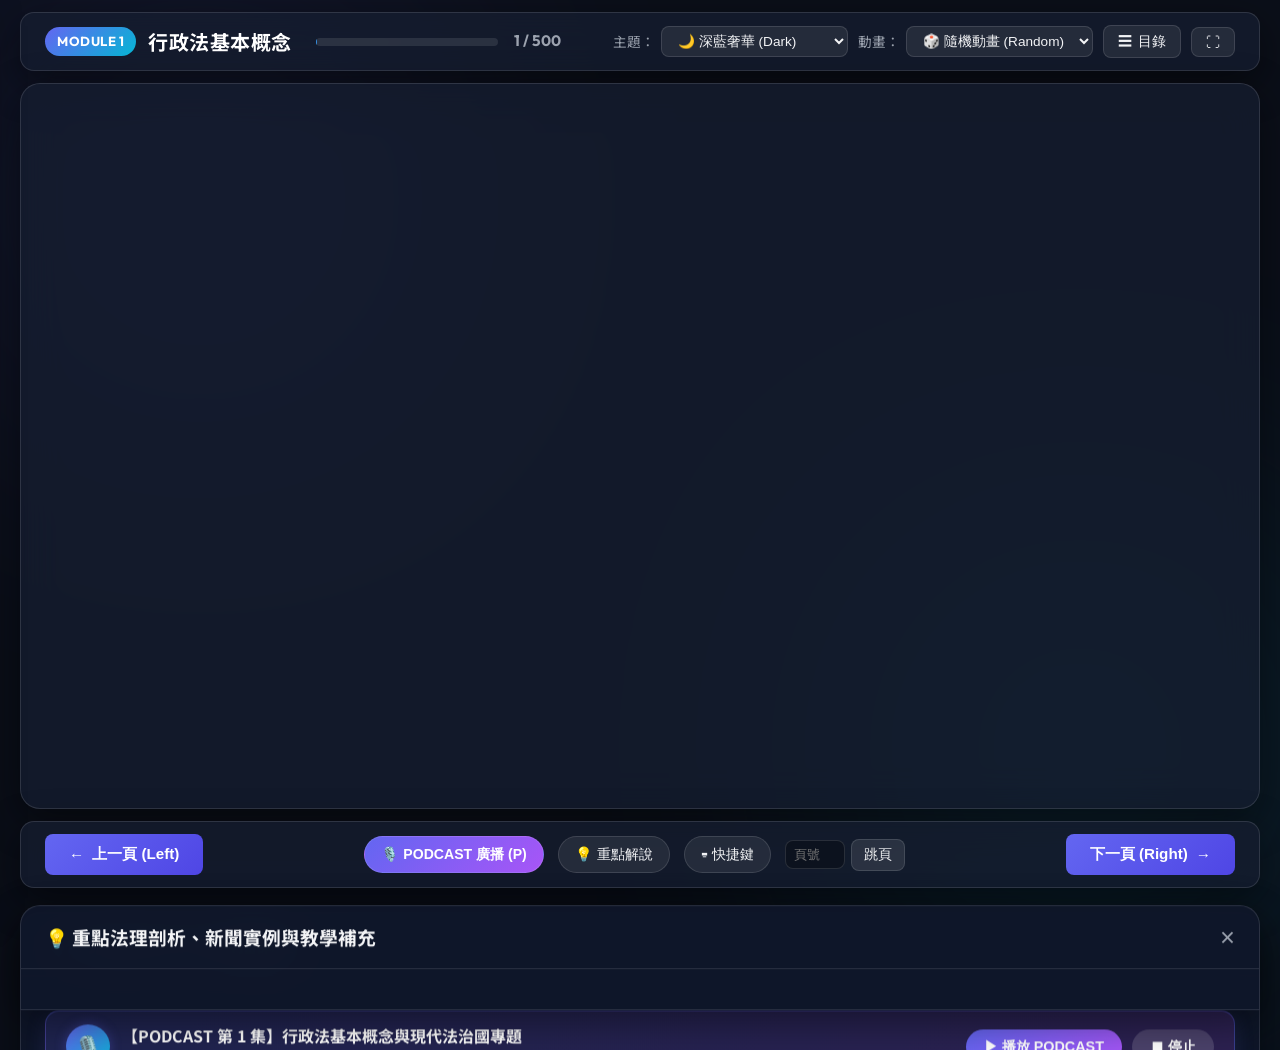
==== index.html @ d4c059f4 "feat: integrate HTML with 500-episode Podcast Speech Engine & 1+ min scripts" ====
<!DOCTYPE html>
<html lang="zh-TW">
<head>
    <meta charset="UTF-8">
    <meta name="viewport" content="width=device-width, initial-scale=1.0">
    <title>高中公民與社會｜行政法基本概念 500頁旗艦版 互動教學簡報</title>
    <meta name="description" content="專為高中學生設計之行政法基本概念互動式 HTML 簡報，包含 500 頁素養選擇題、配合題與簡答題，搭配多重動畫效果與 80+ 新聞真實案例。">
    <!-- Google Fonts -->
    <link rel="preconnect" href="https://fonts.googleapis.com">
    <link rel="preconnect" href="https://fonts.gstatic.com" crossorigin>
    <link href="https://fonts.googleapis.com/css2?family=Noto+Sans+TC:wght@300;400;500;700;900&family=Outfit:wght@400;600;800&display=swap" rel="stylesheet">
    <!-- Style -->
    <link rel="stylesheet" href="css/style.css">
</head>
<body class="theme-dark">
    <!-- Background Animated Canvas Glow -->
    <div class="bg-glow bg-glow-1"></div>
    <div class="bg-glow bg-glow-2"></div>

    <!-- Application Container -->
    <div id="app" class="app-container">
        <!-- Header / Navigation Bar -->
        <header class="top-header">
            <div class="header-left">
                <span class="badge-tag" id="module-badge">Module 1</span>
                <h1 class="header-title" id="header-title">行政法基本概念</h1>
            </div>
            
            <div class="header-center">
                <div class="progress-bar-container" title="簡報閱讀進度">
                    <div class="progress-bar-fill" id="progress-bar"></div>
                </div>
                <span class="slide-counter"><span id="current-slide-num">1</span> / <span id="total-slide-num">500</span></span>
            </div>

            <div class="header-right">
                <div class="animation-selector-wrap">
                    <label for="theme-select">主題：</label>
                    <select id="theme-select" class="nav-select">
                        <option value="theme-dark" selected>🌙 深藍奢華 (Dark)</option>
                        <option value="theme-light">☀️ 典雅亮白 (Light)</option>
                        <option value="theme-aurora">🌌 午夜極光 (Aurora)</option>
                        <option value="theme-sepia">📜 暖法沙棕 (Sepia)</option>
                        <option value="theme-emerald">🌲 翡翠深綠 (Emerald)</option>
                    </select>
                </div>
                <div class="animation-selector-wrap">
                    <label for="animation-select">動畫：</label>
                    <select id="animation-select" class="nav-select">
                        <option value="random" selected>🎲 隨機動畫 (Random)</option>
                        <option value="slide-fade">淡入滑動 (Slide Fade)</option>
                        <option value="zoom">鏡頭縮放 (Zoom)</option>
                        <option value="flip">3D 翻轉 (3D Flip)</option>
                        <option value="bounce">動態彈跳 (Bounce)</option>
                    </select>
                </div>
                <button id="btn-toc" class="icon-btn" title="模組與頁面目錄 (M)"><span class="icon">☰</span> 目錄</button>
                <button id="btn-fullscreen" class="icon-btn" title="全螢幕 (F)"><span class="icon">⛶</span></button>
            </div>
        </header>

        <!-- Main Slide Viewport -->
        <main class="slide-viewport" id="slide-viewport">
            <div id="slide-stage" class="slide-stage animation-slide-fade">
                <!-- Dynamic Slide Content rendered by JS -->
            </div>
        </main>

        <!-- Bottom Controls Footer -->
        <footer class="bottom-footer">
            <div class="footer-left">
                <button id="btn-prev" class="nav-btn prev-btn"><span class="arrow">←</span> 上一頁 (Left)</button>
            </div>

            <div class="footer-center">
                <button id="btn-podcast" class="pill-btn" style="background: linear-gradient(135deg, var(--primary), var(--accent-purple)); color:#fff; font-weight:700;" title="開啟 Podcast 語音廣播與逐字稿 (P)">🎙️ PODCAST 廣播 (P)</button>
                <button id="btn-notes" class="pill-btn" title="展開重點與講師補充 (N)">💡 重點解說</button>
                <button id="btn-help" class="pill-btn" title="快捷鍵說明 (?)">⌨ 快捷鍵</button>
                <div class="quick-jump">
                    <input type="number" id="jump-input" min="1" max="500" placeholder="頁號">
                    <button id="btn-jump" class="jump-btn">跳頁</button>
                </div>
            </div>

            <div class="footer-right">
                <button id="btn-next" class="nav-btn next-btn">下一頁 (Right) <span class="arrow">→</span></button>
            </div>
        </footer>

        <!-- Podcast Drawer / Audio Player -->
        <div id="podcast-drawer" class="drawer drawer-bottom">
            <div class="drawer-header">
                <div style="display:flex; align-items:center; gap:12px;">
                    <h3>🎙️ 1 分鐘 PODCAST 廣播講堂</h3>
                    <div class="sound-wave" id="sound-wave">
                        <span></span><span></span><span></span><span></span>
                    </div>
                </div>
                <button class="close-drawer" id="close-podcast">&times;</button>
            </div>
            <div class="drawer-body">
                <div class="podcast-bar">
                    <div class="podcast-info">
                        <div class="podcast-avatar">🎙️</div>
                        <div class="podcast-text-wrap">
                            <h5 id="podcast-episode-title">【PODCAST 第 1 集】行政法基本概念與現代法治國專題</h5>
                            <p>單集長度：約 1 分鐘口述深度導讀（專業名師與法學主播聯名廣播）</p>
                        </div>
                    </div>
                    <div class="podcast-controls">
                        <button class="podcast-btn" id="btn-play-podcast">▶ 播放 PODCAST</button>
                        <button class="podcast-btn" id="btn-stop-podcast" style="background: rgba(255,255,255,0.15);">⏹ 停止</button>
                    </div>
                </div>
                <div class="podcast-transcript-box" id="podcast-transcript-content">
                    <!-- Dynamic podcast 1+ minute transcript text -->
                </div>
            </div>
        </div>

        <!-- Slide Notes Modal / Drawer -->
        <div id="notes-drawer" class="drawer drawer-bottom">
            <div class="drawer-header">
                <h3>💡 重點法理剖析、新聞實例與教學補充</h3>
                <button class="close-drawer" id="close-notes">&times;</button>
            </div>
            <div class="drawer-body" id="notes-content">
                <!-- Dynamic notes content -->
            </div>
        </div>

        <!-- Table of Contents / Module Drawer -->
        <div id="toc-drawer" class="drawer drawer-left">
            <div class="drawer-header">
                <h3>📚 500 頁課程、新聞案例與題目大綱</h3>
                <button class="close-drawer" id="close-toc">&times;</button>
            </div>
            <div class="drawer-search">
                <input type="text" id="toc-search" placeholder="搜尋章節關鍵字、新聞案例或題目...">
            </div>
            <div class="drawer-body toc-list" id="toc-list">
                <!-- Rendered TOC items -->
            </div>
        </div>

        <!-- Keyboard Shortcuts Help Modal -->
        <div id="help-modal" class="modal">
            <div class="modal-content">
                <div class="modal-header">
                    <h3>⌨ 簡報快捷鍵與操作指南</h3>
                    <button class="close-modal" id="close-help">&times;</button>
                </div>
                <div class="modal-body">
                    <div class="shortcut-grid">
                        <div class="shortcut-item"><kbd>→</kbd> / <kbd>Space</kbd> / <kbd>PageDown</kbd> <span>下一頁</span></div>
                        <div class="shortcut-item"><kbd>←</kbd> / <kbd>PageUp</kbd> <span>上一頁</span></div>
                        <div class="shortcut-item"><kbd>Home</kbd> <span>回到第一頁 (Slide 1)</span></div>
                        <div class="shortcut-item"><kbd>End</kbd> <span>前往最後一頁 (Slide 500)</span></div>
                        <div class="shortcut-item"><kbd>M</kbd> <span>開啟 / 關閉 500 頁大綱目錄</span></div>
                        <div class="shortcut-item"><kbd>N</kbd> <span>開啟 / 關閉重點解說抽屜</span></div>
                        <div class="shortcut-item"><kbd>F</kbd> <span>切換全螢幕模式</span></div>
                    </div>
                </div>
            </div>
        </div>
    </div>

    <!-- Scripts -->
    <script src="js/slidesData.js"></script>
    <script src="js/app.js"></script>
</body>
</html>
---- css/style.css ----
/* ==========================================================================
   行政法基本概念 102 頁互動簡報 - 全域樣式設計系統
   ========================================================================== */

:root {
    --bg-dark: #0b0f19;
    --bg-card: rgba(22, 30, 49, 0.75);
    --bg-card-hover: rgba(30, 42, 69, 0.85);
    --border-color: rgba(255, 255, 255, 0.12);
    --border-glow: rgba(99, 102, 241, 0.4);
    
    --text-main: #f3f4f6;
    --text-muted: #9ca3af;
    --text-light: #e5e7eb;
    
    --primary: #6366f1;
    --primary-glow: rgba(99, 102, 241, 0.35);
    --secondary: #06b6d4;
    --accent-amber: #f59e0b;
    --accent-green: #10b981;
    --accent-red: #ef4444;
    --accent-purple: #a855f7;
    
    --radius-sm: 8px;
    --radius-md: 14px;
    --radius-lg: 20px;
    
    --shadow-glass: 0 12px 40px rgba(0, 0, 0, 0.45);
    --font-sans: 'Noto Sans TC', system-ui, -apple-system, sans-serif;
    --font-heading: 'Outfit', 'Noto Sans TC', sans-serif;
}

/* Theme Color Presets */
body.theme-light {
    --bg-dark: #f1f5f9;
    --bg-card: rgba(255, 255, 255, 0.92);
    --bg-card-hover: rgba(241, 245, 249, 0.95);
    --border-color: rgba(0, 0, 0, 0.12);
    --border-glow: rgba(99, 102, 241, 0.3);
    --text-main: #0f172a;
    --text-muted: #64748b;
    --text-light: #334155;
    --primary: #4f46e5;
    --secondary: #0284c7;
    --shadow-glass: 0 12px 36px rgba(0, 0, 0, 0.08);
}
body.theme-light .slide-title {
    background: linear-gradient(135deg, #0f172a 60%, #334155);
    -webkit-background-clip: text;
    -webkit-text-fill-color: transparent;
}
body.theme-light .cover-title {
    background: linear-gradient(135deg, #0f172a 30%, #0284c7 100%);
    -webkit-background-clip: text;
    -webkit-text-fill-color: transparent;
}
body.theme-light .header-title { color: #0f172a; }
body.theme-light .info-card { background: rgba(0, 0, 0, 0.03); }
body.theme-light .quiz-scenario { background: rgba(0, 0, 0, 0.03); color: #0f172a; }
body.theme-light .quiz-option-card { background: rgba(0, 0, 0, 0.03); color: #0f172a; }
body.theme-light .matching-card { background: rgba(0, 0, 0, 0.03); color: #0f172a; }
body.theme-light .short-answer-input { background: #ffffff; color: #0f172a; }
body.theme-light .drawer { background: rgba(255, 255, 255, 0.98); color: #0f172a; }
body.theme-light .modal-content { background: #ffffff; color: #0f172a; }

body.theme-aurora {
    --bg-dark: #0a051b;
    --bg-card: rgba(24, 15, 52, 0.82);
    --bg-card-hover: rgba(38, 23, 81, 0.85);
    --border-color: rgba(168, 85, 247, 0.25);
    --border-glow: rgba(168, 85, 247, 0.5);
    --text-main: #f5f3ff;
    --text-muted: #c4b5fd;
    --text-light: #ede9fe;
    --primary: #a855f7;
    --secondary: #ec4899;
}

body.theme-sepia {
    --bg-dark: #1c1917;
    --bg-card: rgba(44, 36, 32, 0.82);
    --bg-card-hover: rgba(60, 48, 42, 0.85);
    --border-color: rgba(245, 158, 11, 0.22);
    --border-glow: rgba(245, 158, 11, 0.4);
    --text-main: #fef3c7;
    --text-muted: #d97706;
    --text-light: #fde68a;
    --primary: #d97706;
    --secondary: #f59e0b;
}

body.theme-emerald {
    --bg-dark: #022c22;
    --bg-card: rgba(6, 44, 35, 0.82);
    --bg-card-hover: rgba(10, 65, 52, 0.85);
    --border-color: rgba(16, 185, 129, 0.25);
    --border-glow: rgba(16, 185, 129, 0.4);
    --text-main: #ecfdf5;
    --text-muted: #6ee7b7;
    --text-light: #d1fae5;
    --primary: #10b981;
    --secondary: #14b8a6;
}

* {
    box-sizing: border-box;
    margin: 0;
    padding: 0;
}

body {
    background-color: var(--bg-dark);
    color: var(--text-main);
    font-family: var(--font-sans);
    height: 100vh;
    overflow: hidden;
    line-height: 1.6;
}

/* Background Ambient Lighting */
.bg-glow {
    position: absolute;
    width: 600px;
    height: 600px;
    border-radius: 50%;
    filter: blur(140px);
    pointer-events: none;
    z-index: 0;
    opacity: 0.25;
}
.bg-glow-1 {
    top: -100px;
    left: -100px;
    background: radial-gradient(circle, #6366f1 0%, transparent 70%);
}
.bg-glow-2 {
    bottom: -150px;
    right: -100px;
    background: radial-gradient(circle, #06b6d4 0%, transparent 70%);
}

/* Layout Container */
.app-container {
    position: relative;
    z-index: 1;
    display: flex;
    flex-direction: column;
    height: 100vh;
    max-width: 1600px;
    margin: 0 auto;
    padding: 12px 20px;
}

/* Top Header */
.top-header {
    display: flex;
    align-items: center;
    justify-content: space-between;
    padding: 12px 24px;
    background: var(--bg-card);
    backdrop-filter: blur(16px);
    border: 1px solid var(--border-color);
    border-radius: var(--radius-md);
    box-shadow: var(--shadow-glass);
    margin-bottom: 12px;
}

.header-left {
    display: flex;
    align-items: center;
    gap: 12px;
}

.badge-tag {
    background: linear-gradient(135deg, var(--primary), var(--secondary));
    color: #fff;
    font-family: var(--font-heading);
    font-size: 0.82rem;
    font-weight: 700;
    padding: 4px 12px;
    border-radius: 20px;
    letter-spacing: 0.5px;
    text-transform: uppercase;
}

.header-title {
    font-size: 1.25rem;
    font-weight: 700;
    color: #fff;
    letter-spacing: 0.5px;
}

.header-center {
    display: flex;
    align-items: center;
    gap: 16px;
    flex: 1;
    max-width: 480px;
    margin: 0 24px;
}

.progress-bar-container {
    flex: 1;
    height: 8px;
    background: rgba(255, 255, 255, 0.1);
    border-radius: 4px;
    overflow: hidden;
}

.progress-bar-fill {
    height: 100%;
    width: 1%;
    background: linear-gradient(90deg, var(--primary), var(--secondary));
    border-radius: 4px;
    transition: width 0.3s ease;
}

.slide-counter {
    font-family: var(--font-heading);
    font-weight: 700;
    font-size: 0.95rem;
    color: var(--text-muted);
    min-width: 75px;
}

.header-right {
    display: flex;
    align-items: center;
    gap: 10px;
}

.animation-selector-wrap {
    display: flex;
    align-items: center;
    gap: 6px;
    font-size: 0.85rem;
    color: var(--text-muted);
}

.nav-select {
    background: rgba(255, 255, 255, 0.08);
    color: var(--text-main);
    border: 1px solid var(--border-color);
    padding: 6px 12px;
    border-radius: var(--radius-sm);
    font-size: 0.85rem;
    outline: none;
    cursor: pointer;
}

.icon-btn {
    background: rgba(255, 255, 255, 0.08);
    color: var(--text-main);
    border: 1px solid var(--border-color);
    padding: 6px 14px;
    border-radius: var(--radius-sm);
    font-size: 0.88rem;
    cursor: pointer;
    transition: all 0.2s ease;
    display: flex;
    align-items: center;
    gap: 6px;
}

.icon-btn:hover {
    background: rgba(255, 255, 255, 0.18);
    border-color: var(--primary);
}

/* Podcast Audio Player & Transcript Components */
.podcast-bar {
    display: flex;
    align-items: center;
    justify-content: space-between;
    background: linear-gradient(135deg, rgba(99, 102, 241, 0.2), rgba(168, 85, 247, 0.2));
    border: 1px solid var(--border-glow);
    border-radius: var(--radius-md);
    padding: 12px 20px;
    margin-top: 14px;
    box-shadow: 0 4px 20px rgba(99, 102, 241, 0.15);
}

.podcast-info {
    display: flex;
    align-items: center;
    gap: 12px;
}

.podcast-avatar {
    width: 44px;
    height: 44px;
    border-radius: 50%;
    background: linear-gradient(135deg, var(--primary), var(--secondary));
    display: flex;
    align-items: center;
    justify-content: center;
    font-size: 1.4rem;
    box-shadow: 0 0 12px var(--primary-glow);
}

.podcast-text-wrap h5 {
    color: #fff;
    font-size: 1rem;
    font-weight: 700;
}

.podcast-text-wrap p {
    color: var(--text-muted);
    font-size: 0.85rem;
}

.podcast-controls {
    display: flex;
    align-items: center;
    gap: 10px;
}

.podcast-btn {
    background: linear-gradient(135deg, var(--primary), var(--accent-purple));
    color: #fff;
    border: none;
    padding: 8px 18px;
    border-radius: 20px;
    font-weight: 700;
    font-size: 0.9rem;
    cursor: pointer;
    display: flex;
    align-items: center;
    gap: 6px;
    transition: transform 0.2s ease;
}

.podcast-btn:hover {
    transform: scale(1.05);
}

/* Sound Wave Animation */
.sound-wave {
    display: none;
    align-items: flex-end;
    gap: 3px;
    height: 18px;
}

.sound-wave.playing {
    display: flex;
}

.sound-wave span {
    width: 3px;
    background: var(--secondary);
    border-radius: 2px;
    animation: wave 1.2s ease-in-out infinite;
}

.sound-wave span:nth-child(1) { height: 60%; animation-delay: 0.1s; }
.sound-wave span:nth-child(2) { height: 100%; animation-delay: 0.3s; }
.sound-wave span:nth-child(3) { height: 40%; animation-delay: 0.2s; }
.sound-wave span:nth-child(4) { height: 80%; animation-delay: 0.4s; }

@keyframes wave {
    0%, 100% { transform: scaleY(0.4); }
    50% { transform: scaleY(1); }
}

.podcast-transcript-box {
    background: rgba(0, 0, 0, 0.3);
    border: 1px solid var(--border-color);
    border-radius: var(--radius-md);
    padding: 18px 22px;
    margin-top: 12px;
    font-size: 1rem;
    line-height: 1.8;
    color: var(--text-light);
    max-height: 220px;
    overflow-y: auto;
}
.slide-viewport {
    flex: 1;
    position: relative;
    background: var(--bg-card);
    backdrop-filter: blur(20px);
    border: 1px solid var(--border-color);
    border-radius: var(--radius-lg);
    box-shadow: var(--shadow-glass);
    overflow: hidden;
    display: flex;
    align-items: center;
    justify-content: center;
    padding: 30px;
}

.slide-stage {
    width: 100%;
    height: 100%;
    display: flex;
    flex-direction: column;
    justify-content: space-between;
    overflow-y: auto;
    padding-right: 8px;
}

/* Custom Scrollbar for slide stage */
.slide-stage::-webkit-scrollbar {
    width: 6px;
}
.slide-stage::-webkit-scrollbar-track {
    background: transparent;
}
.slide-stage::-webkit-scrollbar-thumb {
    background: rgba(255, 255, 255, 0.15);
    border-radius: 4px;
}

/* Slide Inner Layout Components */
.slide-header-box {
    margin-bottom: 24px;
}

.slide-category-tag {
    display: inline-block;
    font-size: 0.85rem;
    font-weight: 700;
    color: var(--secondary);
    letter-spacing: 1px;
    margin-bottom: 6px;
}

.slide-title {
    font-size: 2.1rem;
    font-weight: 900;
    color: #fff;
    line-height: 1.3;
    background: linear-gradient(135deg, #ffffff 60%, #cbd5e1);
    -webkit-background-clip: text;
    -webkit-text-fill-color: transparent;
}

.slide-subtitle {
    font-size: 1.1rem;
    color: var(--text-muted);
    margin-top: 6px;
}

.slide-content-body {
    flex: 1;
    display: flex;
    flex-direction: column;
    gap: 20px;
}

/* Slide Cards & Grids */
.card-grid {
    display: grid;
    grid-template-columns: repeat(auto-fit, minmax(280px, 1fr));
    gap: 20px;
}

.info-card {
    background: rgba(255, 255, 255, 0.04);
    border: 1px solid var(--border-color);
    border-radius: var(--radius-md);
    padding: 20px;
    transition: all 0.3s ease;
}

.info-card:hover {
    border-color: var(--primary);
    transform: translateY(-3px);
    box-shadow: 0 8px 24px rgba(99, 102, 241, 0.15);
}

.info-card h4 {
    font-size: 1.15rem;
    color: var(--secondary);
    margin-bottom: 10px;
    display: flex;
    align-items: center;
    gap: 8px;
}

.info-card p, .info-card ul {
    font-size: 0.98rem;
    color: var(--text-light);
}

.highlight-box {
    background: linear-gradient(135deg, rgba(99, 102, 241, 0.15), rgba(6, 182, 212, 0.15));
    border-left: 4px solid var(--primary);
    padding: 16px 20px;
    border-radius: 0 var(--radius-md) var(--radius-md) 0;
    font-size: 1.05rem;
}

.case-box {
    background: rgba(245, 158, 11, 0.08);
    border: 1px solid rgba(245, 158, 11, 0.3);
    border-radius: var(--radius-md);
    padding: 18px 22px;
}
/* Video Box & Embed Components */
.video-box {
    background: rgba(15, 23, 42, 0.7);
    border: 1px solid var(--border-color);
    border-radius: var(--radius-md);
    padding: 18px 22px;
    margin-top: 14px;
}

.video-box h4 {
    color: var(--secondary);
    font-size: 1.1rem;
    margin-bottom: 12px;
    display: flex;
    align-items: center;
    gap: 8px;
}

.video-responsive {
    position: relative;
    padding-bottom: 56.25%; /* 16:9 Aspect Ratio */
    height: 0;
    overflow: hidden;
    border-radius: var(--radius-sm);
    border: 1px solid var(--border-glow);
    box-shadow: 0 8px 24px rgba(0, 0, 0, 0.5);
}

.video-responsive iframe {
    position: absolute;
    top: 0;
    left: 0;
    width: 100%;
    height: 100%;
    border: 0;
}

.quote-box {
    background: rgba(168, 85, 247, 0.08);
    border: 1px solid rgba(168, 85, 247, 0.3);
    border-radius: var(--radius-md);
    padding: 18px 22px;
}
.quote-box h4 {
    color: var(--accent-purple);
    font-size: 1.1rem;
    margin-bottom: 8px;
}

/* Bullet list styling */
.bullet-list {
    list-style: none;
    display: flex;
    flex-direction: column;
    gap: 12px;
}

.bullet-list li {
    position: relative;
    padding-left: 28px;
    font-size: 1.05rem;
    color: var(--text-light);
}

.bullet-list li::before {
    content: "❖";
    position: absolute;
    left: 0;
    top: 0;
    color: var(--secondary);
    font-size: 1.1rem;
}

/* Slide Title/Cover Styling */
.cover-slide-content {
    display: flex;
    flex-direction: column;
    align-items: center;
    justify-content: center;
    height: 100%;
    text-align: center;
    gap: 24px;
}

.cover-badge {
    background: linear-gradient(135deg, var(--primary), var(--secondary));
    color: #fff;
    padding: 8px 20px;
    border-radius: 30px;
    font-weight: 700;
    font-size: 1rem;
    letter-spacing: 2px;
    text-transform: uppercase;
    box-shadow: 0 4px 20px var(--primary-glow);
}

.cover-title {
    font-size: 3.5rem;
    font-weight: 900;
    line-height: 1.2;
    background: linear-gradient(135deg, #ffffff 30%, var(--secondary) 100%);
    -webkit-background-clip: text;
    -webkit-text-fill-color: transparent;
}

.cover-subtitle {
    font-size: 1.4rem;
    color: var(--text-muted);
    max-width: 800px;
}

.cover-meta {
    display: flex;
    gap: 20px;
    font-size: 0.95rem;
    color: var(--text-muted);
    margin-top: 10px;
}

.cover-meta span {
    background: rgba(255, 255, 255, 0.05);
    padding: 6px 16px;
    border-radius: var(--radius-sm);
    border: 1px solid var(--border-color);
}

/* Quiz UI Components - Multiple Choice */
.quiz-container {
    display: flex;
    flex-direction: column;
    gap: 20px;
}

.quiz-scenario {
    background: rgba(255, 255, 255, 0.05);
    border: 1px solid var(--border-color);
    border-radius: var(--radius-md);
    padding: 20px;
    font-size: 1.05rem;
    line-height: 1.7;
}

.quiz-options {
    display: grid;
    grid-template-columns: repeat(2, 1fr);
    gap: 14px;
}

@media (max-width: 900px) {
    .quiz-options {
        grid-template-columns: 1fr;
    }
}

.quiz-option-card {
    background: rgba(255, 255, 255, 0.04);
    border: 1px solid var(--border-color);
    border-radius: var(--radius-md);
    padding: 16px 20px;
    cursor: pointer;
    display: flex;
    align-items: center;
    gap: 14px;
    font-size: 1rem;
    transition: all 0.25 ease;
}

.quiz-option-card:hover {
    background: rgba(99, 102, 241, 0.15);
    border-color: var(--primary);
}

.opt-letter {
    display: flex;
    align-items: center;
    justify-content: center;
    width: 34px;
    height: 34px;
    border-radius: 50%;
    background: rgba(255, 255, 255, 0.1);
    color: var(--text-main);
    font-weight: 700;
    font-family: var(--font-heading);
}

.quiz-option-card.selected .opt-letter {
    background: var(--primary);
    color: #fff;
}

.quiz-option-card.correct {
    background: rgba(16, 185, 129, 0.2) !important;
    border-color: var(--accent-green) !important;
    color: #fff;
}
.quiz-option-card.correct .opt-letter {
    background: var(--accent-green);
    color: #fff;
}

.quiz-option-card.wrong {
    background: rgba(239, 68, 68, 0.2) !important;
    border-color: var(--accent-red) !important;
    color: #fff;
}
.quiz-option-card.wrong .opt-letter {
    background: var(--accent-red);
    color: #fff;
}

.quiz-explanation {
    display: none;
    background: rgba(16, 185, 129, 0.1);
    border: 1px solid var(--accent-green);
    border-radius: var(--radius-md);
    padding: 18px;
    animation: fadeIn 0.4s ease forwards;
}

.quiz-explanation.active {
    display: block;
}

.quiz-explanation h5 {
    color: var(--accent-green);
    font-size: 1.05rem;
    margin-bottom: 6px;
}

/* Quiz UI Components - Matching */
.matching-container {
    display: flex;
    flex-direction: column;
    gap: 16px;
}

.matching-grid {
    display: grid;
    grid-template-columns: 1fr 1fr;
    gap: 20px;
}

.matching-column {
    display: flex;
    flex-direction: column;
    gap: 12px;
}

.matching-card {
    background: rgba(255, 255, 255, 0.04);
    border: 2px solid var(--border-color);
    border-radius: var(--radius-md);
    padding: 14px 18px;
    cursor: pointer;
    font-size: 0.98rem;
    transition: all 0.2s ease;
    user-select: none;
}

.matching-card:hover {
    border-color: var(--secondary);
    background: rgba(6, 182, 212, 0.1);
}

.matching-card.selected {
    border-color: var(--primary);
    background: rgba(99, 102, 241, 0.25);
    box-shadow: 0 0 12px var(--primary-glow);
}

.matching-card.paired {
    border-color: var(--accent-green);
    background: rgba(16, 185, 129, 0.15);
}

.matching-actions {
    display: flex;
    gap: 12px;
    align-items: center;
    margin-top: 10px;
}

.action-btn {
    background: linear-gradient(135deg, var(--primary), var(--secondary));
    color: #fff;
    border: none;
    padding: 10px 24px;
    border-radius: var(--radius-sm);
    font-weight: 700;
    cursor: pointer;
    transition: transform 0.2s ease;
}
.action-btn:hover {
    transform: translateY(-2px);
}

.reset-btn {
    background: rgba(255, 255, 255, 0.1);
    color: var(--text-main);
    border: 1px solid var(--border-color);
    padding: 10px 20px;
    border-radius: var(--radius-sm);
    cursor: pointer;
}

/* Quiz UI Components - Short Answer */
.short-answer-container {
    display: flex;
    flex-direction: column;
    gap: 16px;
}

.short-answer-input {
    width: 100%;
    height: 120px;
    background: rgba(0, 0, 0, 0.25);
    border: 1px solid var(--border-color);
    border-radius: var(--radius-md);
    color: #fff;
    padding: 14px 18px;
    font-family: var(--font-sans);
    font-size: 1rem;
    resize: none;
    outline: none;
}

.short-answer-input:focus {
    border-color: var(--primary);
}

.model-answer-card {
    display: none;
    background: rgba(6, 182, 212, 0.1);
    border: 1px solid var(--secondary);
    border-radius: var(--radius-md);
    padding: 20px;
    animation: fadeIn 0.4s ease forwards;
}

.model-answer-card.active {
    display: block;
}

.model-answer-card h5 {
    color: var(--secondary);
    font-size: 1.1rem;
    margin-bottom: 10px;
}

/* Quiz UI Components - True/False (是非題) */
.tf-options {
    display: grid;
    grid-template-columns: repeat(2, 1fr);
    gap: 20px;
    margin-top: 10px;
}

.tf-option-card {
    background: rgba(255, 255, 255, 0.04);
    border: 2px solid var(--border-color);
    border-radius: var(--radius-md);
    padding: 24px;
    cursor: pointer;
    display: flex;
    flex-direction: column;
    align-items: center;
    justify-content: center;
    gap: 10px;
    font-size: 1.25rem;
    font-weight: 700;
    transition: all 0.25s ease;
}

.tf-icon {
    font-size: 3rem;
}

.tf-option-card.tf-true:hover {
    background: rgba(16, 185, 129, 0.15);
    border-color: var(--accent-green);
}
.tf-option-card.tf-false:hover {
    background: rgba(239, 68, 68, 0.15);
    border-color: var(--accent-red);
}

.tf-option-card.correct {
    background: rgba(16, 185, 129, 0.25) !important;
    border-color: var(--accent-green) !important;
    box-shadow: 0 0 16px rgba(16, 185, 129, 0.4);
}
.tf-option-card.wrong {
    background: rgba(239, 68, 68, 0.25) !important;
    border-color: var(--accent-red) !important;
    box-shadow: 0 0 16px rgba(239, 68, 68, 0.4);
}

/* Quiz UI Components - Fill in the Blank (填充題) */
.blank-container {
    display: flex;
    flex-direction: column;
    gap: 16px;
}

.blank-text-box {
    background: rgba(255, 255, 255, 0.05);
    border: 1px solid var(--border-color);
    border-radius: var(--radius-md);
    padding: 24px;
    font-size: 1.1rem;
    line-height: 2.2;
}

.blank-input {
    background: rgba(0, 0, 0, 0.35);
    border: 2px solid var(--primary);
    border-radius: var(--radius-sm);
    color: var(--secondary);
    font-family: var(--font-sans);
    font-size: 1.05rem;
    font-weight: 700;
    padding: 4px 12px;
    margin: 0 4px;
    outline: none;
    min-width: 140px;
    text-align: center;
}

.blank-input.correct {
    border-color: var(--accent-green);
    background: rgba(16, 185, 129, 0.2);
    color: #fff;
}
.blank-input.wrong {
    border-color: var(--accent-red);
    background: rgba(239, 68, 68, 0.2);
    color: #fff;
}

.scoring-points {
    margin-top: 12px;
    background: rgba(255, 255, 255, 0.05);
    padding: 12px 16px;
    border-radius: var(--radius-sm);
}

.scoring-points h6 {
    color: var(--accent-amber);
    margin-bottom: 6px;
}

/* Bottom Footer Controls */
.bottom-footer {
    display: flex;
    align-items: center;
    justify-content: space-between;
    padding: 12px 24px;
    background: var(--bg-card);
    backdrop-filter: blur(16px);
    border: 1px solid var(--border-color);
    border-radius: var(--radius-md);
    box-shadow: var(--shadow-glass);
    margin-top: 12px;
}

.nav-btn {
    background: linear-gradient(135deg, var(--primary), #4f46e5);
    color: #fff;
    border: none;
    padding: 10px 24px;
    border-radius: var(--radius-sm);
    font-weight: 700;
    font-size: 0.95rem;
    cursor: pointer;
    transition: all 0.25s ease;
    display: flex;
    align-items: center;
    gap: 8px;
}

.nav-btn:hover {
    transform: translateY(-2px);
    box-shadow: 0 4px 16px var(--primary-glow);
}

.nav-btn:disabled {
    opacity: 0.4;
    cursor: not-allowed;
    transform: none;
}

.footer-center {
    display: flex;
    align-items: center;
    gap: 14px;
}

.pill-btn {
    background: rgba(255, 255, 255, 0.08);
    color: var(--text-main);
    border: 1px solid var(--border-color);
    padding: 8px 16px;
    border-radius: 20px;
    font-size: 0.88rem;
    cursor: pointer;
    transition: all 0.2s ease;
}

.pill-btn:hover {
    background: rgba(255, 255, 255, 0.18);
    border-color: var(--primary);
}

.quick-jump {
    display: flex;
    align-items: center;
    gap: 6px;
}

.quick-jump input {
    width: 60px;
    background: rgba(0, 0, 0, 0.3);
    border: 1px solid var(--border-color);
    color: #fff;
    padding: 6px;
    border-radius: var(--radius-sm);
    text-align: center;
    outline: none;
}

.jump-btn {
    background: rgba(255, 255, 255, 0.1);
    color: var(--text-main);
    border: 1px solid var(--border-color);
    padding: 6px 12px;
    border-radius: var(--radius-sm);
    font-size: 0.85rem;
    cursor: pointer;
}

/* Drawers & Modals */
.drawer {
    position: fixed;
    z-index: 100;
    background: rgba(15, 23, 42, 0.95);
    backdrop-filter: blur(24px);
    border: 1px solid var(--border-color);
    transition: transform 0.35s cubic-bezier(0.16, 1, 0.3, 1);
    box-shadow: var(--shadow-glass);
}

.drawer-bottom {
    left: 20px;
    right: 20px;
    bottom: 0;
    max-height: 40vh;
    border-radius: var(--radius-lg) var(--radius-lg) 0 0;
    transform: translateY(105%);
}

.drawer-bottom.active {
    transform: translateY(0);
}

.drawer-left {
    top: 0;
    left: 0;
    bottom: 0;
    width: 420px;
    transform: translateX(-105%);
    display: flex;
    flex-direction: column;
}

.drawer-left.active {
    transform: translateX(0);
}

.drawer-header {
    display: flex;
    align-items: center;
    justify-content: space-between;
    padding: 16px 24px;
    border-bottom: 1px solid var(--border-color);
}

.close-drawer {
    background: none;
    border: none;
    color: var(--text-muted);
    font-size: 1.6rem;
    cursor: pointer;
}

.drawer-body {
    padding: 20px 24px;
    overflow-y: auto;
}

.drawer-search {
    padding: 12px 24px 0 24px;
}

.drawer-search input {
    width: 100%;
    background: rgba(0, 0, 0, 0.3);
    border: 1px solid var(--border-color);
    border-radius: var(--radius-sm);
    color: #fff;
    padding: 10px 14px;
    outline: none;
}

.toc-item {
    padding: 12px 14px;
    border-radius: var(--radius-sm);
    cursor: pointer;
    font-size: 0.95rem;
    border-bottom: 1px solid rgba(255, 255, 255, 0.05);
    display: flex;
    align-items: center;
    justify-content: space-between;
    transition: background 0.2s ease;
}

.toc-item:hover {
    background: rgba(99, 102, 241, 0.15);
}

.toc-item.active {
    background: var(--primary);
    color: #fff;
}

.toc-num {
    font-family: var(--font-heading);
    font-weight: 700;
    opacity: 0.7;
}

/* Modal */
.modal {
    display: none;
    position: fixed;
    top: 0; left: 0; right: 0; bottom: 0;
    z-index: 200;
    background: rgba(0, 0, 0, 0.7);
    backdrop-filter: blur(8px);
    align-items: center;
    justify-content: center;
}

.modal.active {
    display: flex;
}

.modal-content {
    background: rgba(22, 30, 49, 0.95);
    border: 1px solid var(--border-color);
    border-radius: var(--radius-lg);
    width: 540px;
    padding: 24px;
    box-shadow: var(--shadow-glass);
}

.modal-header {
    display: flex;
    justify-content: space-between;
    align-items: center;
    margin-bottom: 18px;
}

.close-modal {
    background: none;
    border: none;
    color: var(--text-muted);
    font-size: 1.5rem;
    cursor: pointer;
}

.shortcut-grid {
    display: flex;
    flex-direction: column;
    gap: 12px;
}

.shortcut-item {
    display: flex;
    align-items: center;
    gap: 14px;
    font-size: 0.95rem;
}

kbd {
    background: rgba(255, 255, 255, 0.12);
    border: 1px solid var(--border-color);
    padding: 4px 10px;
    border-radius: 6px;
    font-family: monospace;
    font-size: 0.9rem;
    color: var(--secondary);
}

/* Dynamic Animation Transitions */
/* Slide Fade */
.animation-slide-fade {
    animation: slideFadeIn 0.45s cubic-bezier(0.16, 1, 0.3, 1) forwards;
}

@keyframes slideFadeIn {
    from {
        opacity: 0;
        transform: translateY(20px);
    }
    to {
        opacity: 1;
        transform: translateY(0);
    }
}

/* Zoom */
.animation-zoom {
    animation: zoomIn 0.45s cubic-bezier(0.16, 1, 0.3, 1) forwards;
}

@keyframes zoomIn {
    from {
        opacity: 0;
        transform: scale(0.92);
    }
    to {
        opacity: 1;
        transform: scale(1);
    }
}

/* 3D Flip */
.animation-flip {
    animation: flipIn 0.5s cubic-bezier(0.16, 1, 0.3, 1) forwards;
}

@keyframes flipIn {
    from {
        opacity: 0;
        transform: rotateY(35deg) scale(0.95);
    }
    to {
        opacity: 1;
        transform: rotateY(0deg) scale(1);
    }
}

/* Bounce */
.animation-bounce {
    animation: bounceIn 0.5s cubic-bezier(0.175, 0.885, 0.32, 1.275) forwards;
}

@keyframes bounceIn {
    from {
        opacity: 0;
        transform: translateY(35px);
    }
    to {
        opacity: 1;
        transform: translateY(0);
    }
}

@keyframes fadeIn {
    from { opacity: 0; }
    to { opacity: 1; }
}

/* Staggered item entrance */
.animate-item {
    opacity: 0;
    animation: slideFadeIn 0.4s cubic-bezier(0.16, 1, 0.3, 1) forwards;
}
.animate-item:nth-child(1) { animation-delay: 0.05s; }
.animate-item:nth-child(2) { animation-delay: 0.12s; }
.animate-item:nth-child(3) { animation-delay: 0.19s; }
.animate-item:nth-child(4) { animation-delay: 0.26s; }
.animate-item:nth-child(5) { animation-delay: 0.33s; }
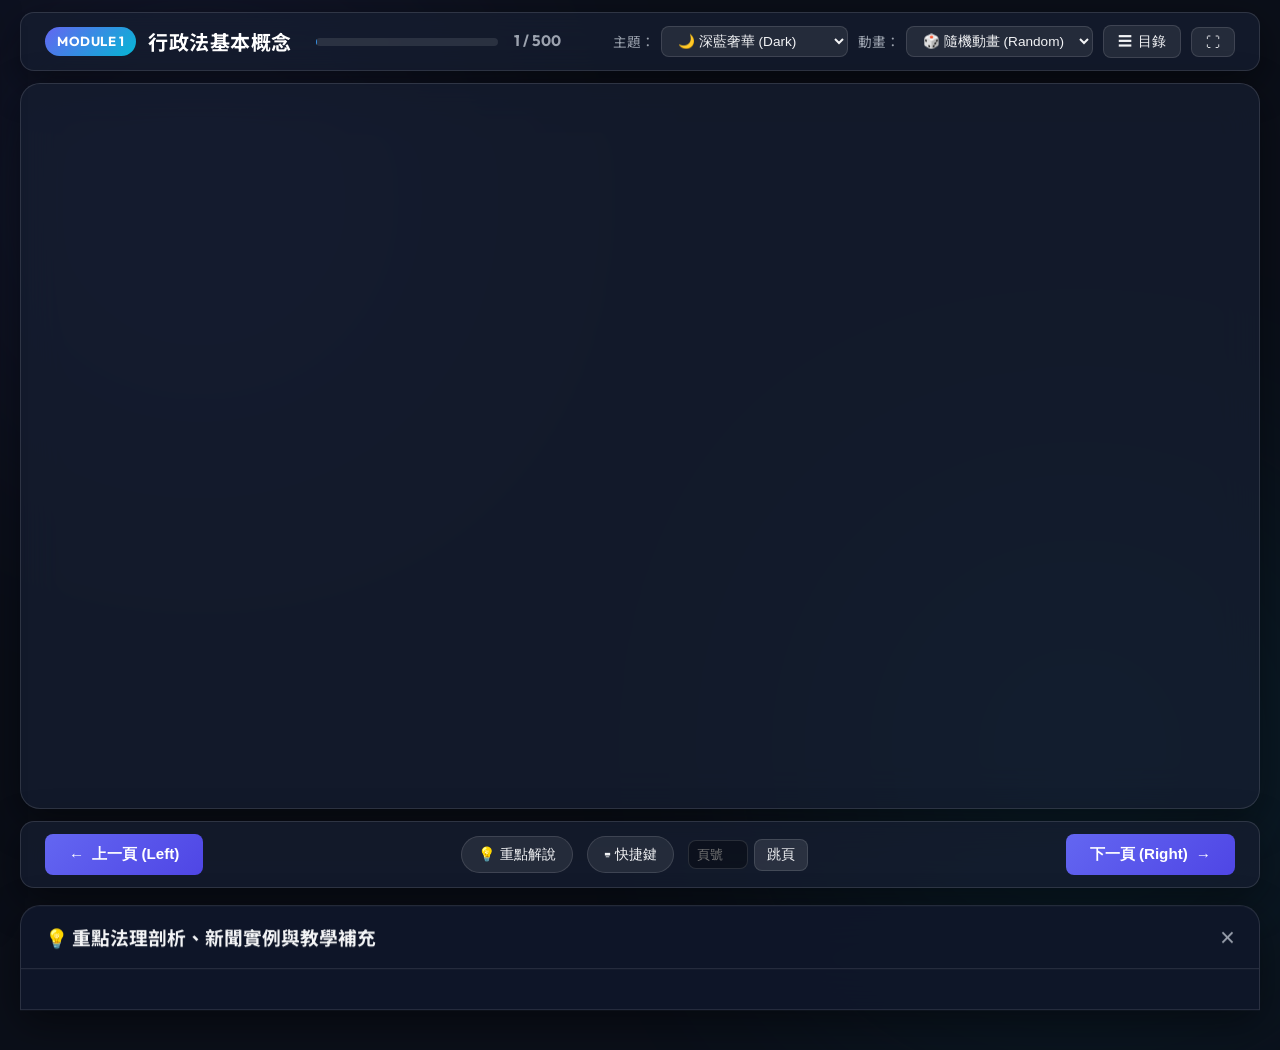
==== commit a35774ee: "feat: completely remove PODCAST broadcast button, audio player, and drawer" ====
--- a/index.html
+++ b/index.html
@@ -9,8 +9,1283 @@
     <link rel="preconnect" href="https://fonts.googleapis.com">
     <link rel="preconnect" href="https://fonts.gstatic.com" crossorigin>
     <link href="https://fonts.googleapis.com/css2?family=Noto+Sans+TC:wght@300;400;500;700;900&family=Outfit:wght@400;600;800&display=swap" rel="stylesheet">
-    <!-- Style -->
-    <link rel="stylesheet" href="css/style.css">
+    <style>
+/* ==========================================================================
+   行政法基本概念 102 頁互動簡報 - 全域樣式設計系統
+   ========================================================================== */
+
+:root {
+    --bg-dark: #0b0f19;
+    --bg-card: rgba(22, 30, 49, 0.75);
+    --bg-card-hover: rgba(30, 42, 69, 0.85);
+    --border-color: rgba(255, 255, 255, 0.12);
+    --border-glow: rgba(99, 102, 241, 0.4);
+    
+    --text-main: #f3f4f6;
+    --text-muted: #9ca3af;
+    --text-light: #e5e7eb;
+    
+    --primary: #6366f1;
+    --primary-glow: rgba(99, 102, 241, 0.35);
+    --secondary: #06b6d4;
+    --accent-amber: #f59e0b;
+    --accent-green: #10b981;
+    --accent-red: #ef4444;
+    --accent-purple: #a855f7;
+    
+    --radius-sm: 8px;
+    --radius-md: 14px;
+    --radius-lg: 20px;
+    
+    --shadow-glass: 0 12px 40px rgba(0, 0, 0, 0.45);
+    --font-sans: 'Noto Sans TC', system-ui, -apple-system, sans-serif;
+    --font-heading: 'Outfit', 'Noto Sans TC', sans-serif;
+}
+
+/* Theme Color Presets */
+body.theme-light {
+    --bg-dark: #f1f5f9;
+    --bg-card: rgba(255, 255, 255, 0.92);
+    --bg-card-hover: rgba(241, 245, 249, 0.95);
+    --border-color: rgba(0, 0, 0, 0.12);
+    --border-glow: rgba(99, 102, 241, 0.3);
+    --text-main: #0f172a;
+    --text-muted: #64748b;
+    --text-light: #334155;
+    --primary: #4f46e5;
+    --secondary: #0284c7;
+    --shadow-glass: 0 12px 36px rgba(0, 0, 0, 0.08);
+}
+body.theme-light .slide-title {
+    color: #0f172a;
+}
+body.theme-light .cover-title {
+    color: #0f172a;
+}
+body.theme-light .header-title { color: #0f172a; }
+body.theme-light .info-card { background: rgba(0, 0, 0, 0.03); }
+body.theme-light .quiz-scenario { background: rgba(0, 0, 0, 0.03); color: #0f172a; }
+body.theme-light .quiz-option-card { background: rgba(0, 0, 0, 0.03); color: #0f172a; }
+body.theme-light .matching-card { background: rgba(0, 0, 0, 0.03); color: #0f172a; }
+body.theme-light .short-answer-input { background: #ffffff; color: #0f172a; }
+body.theme-light .drawer { background: rgba(255, 255, 255, 0.98); color: #0f172a; }
+body.theme-light .modal-content { background: #ffffff; color: #0f172a; }
+
+body.theme-aurora {
+    --bg-dark: #0a051b;
+    --bg-card: rgba(24, 15, 52, 0.82);
+    --bg-card-hover: rgba(38, 23, 81, 0.85);
+    --border-color: rgba(168, 85, 247, 0.25);
+    --border-glow: rgba(168, 85, 247, 0.5);
+    --text-main: #f5f3ff;
+    --text-muted: #c4b5fd;
+    --text-light: #ede9fe;
+    --primary: #a855f7;
+    --secondary: #ec4899;
+}
+
+body.theme-sepia {
+    --bg-dark: #1c1917;
+    --bg-card: rgba(44, 36, 32, 0.82);
+    --bg-card-hover: rgba(60, 48, 42, 0.85);
+    --border-color: rgba(245, 158, 11, 0.22);
+    --border-glow: rgba(245, 158, 11, 0.4);
+    --text-main: #fef3c7;
+    --text-muted: #d97706;
+    --text-light: #fde68a;
+    --primary: #d97706;
+    --secondary: #f59e0b;
+}
+
+body.theme-emerald {
+    --bg-dark: #022c22;
+    --bg-card: rgba(6, 44, 35, 0.82);
+    --bg-card-hover: rgba(10, 65, 52, 0.85);
+    --border-color: rgba(16, 185, 129, 0.25);
+    --border-glow: rgba(16, 185, 129, 0.4);
+    --text-main: #ecfdf5;
+    --text-muted: #6ee7b7;
+    --text-light: #d1fae5;
+    --primary: #10b981;
+    --secondary: #14b8a6;
+}
+
+* {
+    box-sizing: border-box;
+    margin: 0;
+    padding: 0;
+}
+
+body {
+    background-color: var(--bg-dark);
+    color: var(--text-main);
+    font-family: var(--font-sans);
+    height: 100vh;
+    overflow: hidden;
+    line-height: 1.6;
+}
+
+/* Background Ambient Lighting */
+.bg-glow {
+    position: absolute;
+    width: 600px;
+    height: 600px;
+    border-radius: 50%;
+    filter: blur(140px);
+    pointer-events: none;
+    z-index: 0;
+    opacity: 0.25;
+}
+.bg-glow-1 {
+    top: -100px;
+    left: -100px;
+    background: radial-gradient(circle, #6366f1 0%, transparent 70%);
+}
+.bg-glow-2 {
+    bottom: -150px;
+    right: -100px;
+    background: radial-gradient(circle, #06b6d4 0%, transparent 70%);
+}
+
+/* Layout Container */
+.app-container {
+    position: relative;
+    z-index: 1;
+    display: flex;
+    flex-direction: column;
+    height: 100vh;
+    max-width: 1600px;
+    margin: 0 auto;
+    padding: 12px 20px;
+}
+
+/* Top Header */
+.top-header {
+    display: flex;
+    align-items: center;
+    justify-content: space-between;
+    padding: 12px 24px;
+    background: var(--bg-card);
+    backdrop-filter: blur(16px);
+    border: 1px solid var(--border-color);
+    border-radius: var(--radius-md);
+    box-shadow: var(--shadow-glass);
+    margin-bottom: 12px;
+}
+
+.header-left {
+    display: flex;
+    align-items: center;
+    gap: 12px;
+}
+
+.badge-tag {
+    background: linear-gradient(135deg, var(--primary), var(--secondary));
+    color: #fff;
+    font-family: var(--font-heading);
+    font-size: 0.82rem;
+    font-weight: 700;
+    padding: 4px 12px;
+    border-radius: 20px;
+    letter-spacing: 0.5px;
+    text-transform: uppercase;
+}
+
+.header-title {
+    font-size: 1.25rem;
+    font-weight: 700;
+    color: #fff;
+    letter-spacing: 0.5px;
+}
+
+.header-center {
+    display: flex;
+    align-items: center;
+    gap: 16px;
+    flex: 1;
+    max-width: 480px;
+    margin: 0 24px;
+}
+
+.progress-bar-container {
+    flex: 1;
+    height: 8px;
+    background: rgba(255, 255, 255, 0.1);
+    border-radius: 4px;
+    overflow: hidden;
+}
+
+.progress-bar-fill {
+    height: 100%;
+    width: 1%;
+    background: linear-gradient(90deg, var(--primary), var(--secondary));
+    border-radius: 4px;
+    transition: width 0.3s ease;
+}
+
+.slide-counter {
+    font-family: var(--font-heading);
+    font-weight: 700;
+    font-size: 0.95rem;
+    color: var(--text-muted);
+    min-width: 75px;
+}
+
+.header-right {
+    display: flex;
+    align-items: center;
+    gap: 10px;
+}
+
+.animation-selector-wrap {
+    display: flex;
+    align-items: center;
+    gap: 6px;
+    font-size: 0.85rem;
+    color: var(--text-muted);
+}
+
+.nav-select {
+    background: rgba(255, 255, 255, 0.08);
+    color: var(--text-main);
+    border: 1px solid var(--border-color);
+    padding: 6px 12px;
+    border-radius: var(--radius-sm);
+    font-size: 0.85rem;
+    outline: none;
+    cursor: pointer;
+}
+
+.icon-btn {
+    background: rgba(255, 255, 255, 0.08);
+    color: var(--text-main);
+    border: 1px solid var(--border-color);
+    padding: 6px 14px;
+    border-radius: var(--radius-sm);
+    font-size: 0.88rem;
+    cursor: pointer;
+    transition: all 0.2s ease;
+    display: flex;
+    align-items: center;
+    gap: 6px;
+}
+
+.icon-btn:hover {
+    background: rgba(255, 255, 255, 0.18);
+    border-color: var(--primary);
+}
+
+/* Podcast Audio Player & Transcript Components */
+.podcast-bar {
+    display: flex;
+    align-items: center;
+    justify-content: space-between;
+    background: linear-gradient(135deg, rgba(99, 102, 241, 0.2), rgba(168, 85, 247, 0.2));
+    border: 1px solid var(--border-glow);
+    border-radius: var(--radius-md);
+    padding: 12px 20px;
+    margin-top: 14px;
+    box-shadow: 0 4px 20px rgba(99, 102, 241, 0.15);
+}
+
+.podcast-info {
+    display: flex;
+    align-items: center;
+    gap: 12px;
+}
+
+.podcast-avatar {
+    width: 44px;
+    height: 44px;
+    border-radius: 50%;
+    background: linear-gradient(135deg, var(--primary), var(--secondary));
+    display: flex;
+    align-items: center;
+    justify-content: center;
+    font-size: 1.4rem;
+    box-shadow: 0 0 12px var(--primary-glow);
+}
+
+.podcast-text-wrap h5 {
+    color: #fff;
+    font-size: 1rem;
+    font-weight: 700;
+}
+
+.podcast-text-wrap p {
+    color: var(--text-muted);
+    font-size: 0.85rem;
+}
+
+.podcast-controls {
+    display: flex;
+    align-items: center;
+    gap: 10px;
+}
+
+.podcast-btn {
+    background: linear-gradient(135deg, var(--primary), var(--accent-purple));
+    color: #fff;
+    border: none;
+    padding: 8px 18px;
+    border-radius: 20px;
+    font-weight: 700;
+    font-size: 0.9rem;
+    cursor: pointer;
+    display: flex;
+    align-items: center;
+    gap: 6px;
+    transition: transform 0.2s ease;
+}
+
+.podcast-btn:hover {
+    transform: scale(1.05);
+}
+
+/* Sound Wave Animation */
+.sound-wave {
+    display: none;
+    align-items: flex-end;
+    gap: 3px;
+    height: 18px;
+}
+
+.sound-wave.playing {
+    display: flex;
+}
+
+.sound-wave span {
+    width: 3px;
+    background: var(--secondary);
+    border-radius: 2px;
+    animation: wave 1.2s ease-in-out infinite;
+}
+
+.sound-wave span:nth-child(1) { height: 60%; animation-delay: 0.1s; }
+.sound-wave span:nth-child(2) { height: 100%; animation-delay: 0.3s; }
+.sound-wave span:nth-child(3) { height: 40%; animation-delay: 0.2s; }
+.sound-wave span:nth-child(4) { height: 80%; animation-delay: 0.4s; }
+
+@keyframes wave {
+    0%, 100% { transform: scaleY(0.4); }
+    50% { transform: scaleY(1); }
+}
+
+.podcast-transcript-box {
+    background: rgba(0, 0, 0, 0.3);
+    border: 1px solid var(--border-color);
+    border-radius: var(--radius-md);
+    padding: 18px 22px;
+    margin-top: 12px;
+    font-size: 1rem;
+    line-height: 1.8;
+    color: var(--text-light);
+    max-height: 220px;
+    overflow-y: auto;
+}
+.slide-viewport {
+    flex: 1;
+    position: relative;
+    background: var(--bg-card);
+    backdrop-filter: blur(20px);
+    border: 1px solid var(--border-color);
+    border-radius: var(--radius-lg);
+    box-shadow: var(--shadow-glass);
+    overflow: hidden;
+    display: flex;
+    align-items: center;
+    justify-content: center;
+    padding: 30px;
+}
+
+.slide-stage {
+    width: 100%;
+    height: 100%;
+    display: flex;
+    flex-direction: column;
+    justify-content: space-between;
+    overflow-y: auto;
+    padding-right: 8px;
+}
+
+/* Custom Scrollbar for slide stage */
+.slide-stage::-webkit-scrollbar {
+    width: 6px;
+}
+.slide-stage::-webkit-scrollbar-track {
+    background: transparent;
+}
+.slide-stage::-webkit-scrollbar-thumb {
+    background: rgba(255, 255, 255, 0.15);
+    border-radius: 4px;
+}
+
+/* Slide Inner Layout Components */
+.slide-header-box {
+    margin-bottom: 24px;
+}
+
+.slide-category-tag {
+    display: inline-block;
+    font-size: 0.85rem;
+    font-weight: 700;
+    color: var(--secondary);
+    letter-spacing: 1px;
+    margin-bottom: 6px;
+}
+
+.slide-title {
+    font-size: 2.1rem;
+    font-weight: 900;
+    color: #ffffff;
+    line-height: 1.3;
+}
+
+.slide-subtitle {
+    font-size: 1.1rem;
+    color: var(--text-muted);
+    margin-top: 6px;
+}
+
+.slide-content-body {
+    flex: 1;
+    display: flex;
+    flex-direction: column;
+    gap: 20px;
+}
+
+/* Slide Cards & Grids */
+.card-grid {
+    display: grid;
+    grid-template-columns: repeat(auto-fit, minmax(280px, 1fr));
+    gap: 20px;
+}
+
+.info-card {
+    background: rgba(255, 255, 255, 0.04);
+    border: 1px solid var(--border-color);
+    border-radius: var(--radius-md);
+    padding: 20px;
+    transition: all 0.3s ease;
+}
+
+.info-card:hover {
+    border-color: var(--primary);
+    transform: translateY(-3px);
+    box-shadow: 0 8px 24px rgba(99, 102, 241, 0.15);
+}
+
+.info-card h4 {
+    font-size: 1.15rem;
+    color: var(--secondary);
+    margin-bottom: 10px;
+    display: flex;
+    align-items: center;
+    gap: 8px;
+}
+
+.info-card p, .info-card ul {
+    font-size: 0.98rem;
+    color: var(--text-light);
+}
+
+.highlight-box {
+    background: linear-gradient(135deg, rgba(99, 102, 241, 0.15), rgba(6, 182, 212, 0.15));
+    border-left: 4px solid var(--primary);
+    padding: 16px 20px;
+    border-radius: 0 var(--radius-md) var(--radius-md) 0;
+    font-size: 1.05rem;
+}
+
+.case-box {
+    background: rgba(245, 158, 11, 0.08);
+    border: 1px solid rgba(245, 158, 11, 0.3);
+    border-radius: var(--radius-md);
+    padding: 18px 22px;
+}
+/* Video Box & Embed Components */
+.video-box {
+    background: rgba(15, 23, 42, 0.7);
+    border: 1px solid var(--border-color);
+    border-radius: var(--radius-md);
+    padding: 18px 22px;
+    margin-top: 14px;
+}
+
+.video-box h4 {
+    color: var(--secondary);
+    font-size: 1.1rem;
+    margin-bottom: 12px;
+    display: flex;
+    align-items: center;
+    gap: 8px;
+}
+
+.video-responsive {
+    position: relative;
+    padding-bottom: 56.25%; /* 16:9 Aspect Ratio */
+    height: 0;
+    overflow: hidden;
+    border-radius: var(--radius-sm);
+    border: 1px solid var(--border-glow);
+    box-shadow: 0 8px 24px rgba(0, 0, 0, 0.5);
+}
+
+.video-responsive iframe {
+    position: absolute;
+    top: 0;
+    left: 0;
+    width: 100%;
+    height: 100%;
+    border: 0;
+}
+
+.quote-box {
+    background: rgba(168, 85, 247, 0.08);
+    border: 1px solid rgba(168, 85, 247, 0.3);
+    border-radius: var(--radius-md);
+    padding: 18px 22px;
+}
+.quote-box h4 {
+    color: var(--accent-purple);
+    font-size: 1.1rem;
+    margin-bottom: 8px;
+}
+
+/* Bullet list styling */
+.bullet-list {
+    list-style: none;
+    display: flex;
+    flex-direction: column;
+    gap: 12px;
+}
+
+.bullet-list li {
+    position: relative;
+    padding-left: 28px;
+    font-size: 1.05rem;
+    color: var(--text-light);
+}
+
+.bullet-list li::before {
+    content: "❖";
+    position: absolute;
+    left: 0;
+    top: 0;
+    color: var(--secondary);
+    font-size: 1.1rem;
+}
+
+/* Slide Title/Cover Styling */
+.cover-slide-content {
+    display: flex;
+    flex-direction: column;
+    align-items: center;
+    justify-content: center;
+    height: 100%;
+    text-align: center;
+    gap: 24px;
+}
+
+.cover-badge {
+    background: linear-gradient(135deg, var(--primary), var(--secondary));
+    color: #fff;
+    padding: 8px 20px;
+    border-radius: 30px;
+    font-weight: 700;
+    font-size: 1rem;
+    letter-spacing: 2px;
+    text-transform: uppercase;
+    box-shadow: 0 4px 20px var(--primary-glow);
+}
+
+.cover-title {
+    font-size: 3.5rem;
+    font-weight: 900;
+    line-height: 1.2;
+    color: #ffffff;
+}
+
+.cover-subtitle {
+    font-size: 1.4rem;
+    color: var(--text-muted);
+    max-width: 800px;
+}
+
+.cover-meta {
+    display: flex;
+    gap: 20px;
+    font-size: 0.95rem;
+    color: var(--text-muted);
+    margin-top: 10px;
+}
+
+.cover-meta span {
+    background: rgba(255, 255, 255, 0.05);
+    padding: 6px 16px;
+    border-radius: var(--radius-sm);
+    border: 1px solid var(--border-color);
+}
+
+/* Quiz UI Components - Multiple Choice */
+.quiz-container {
+    display: flex;
+    flex-direction: column;
+    gap: 20px;
+}
+
+.quiz-scenario {
+    background: rgba(255, 255, 255, 0.05);
+    border: 1px solid var(--border-color);
+    border-radius: var(--radius-md);
+    padding: 20px;
+    font-size: 1.05rem;
+    line-height: 1.7;
+}
+
+.quiz-options {
+    display: grid;
+    grid-template-columns: repeat(2, 1fr);
+    gap: 14px;
+}
+
+@media (max-width: 900px) {
+    .quiz-options {
+        grid-template-columns: 1fr;
+    }
+}
+
+.quiz-option-card {
+    background: rgba(255, 255, 255, 0.04);
+    border: 1px solid var(--border-color);
+    border-radius: var(--radius-md);
+    padding: 16px 20px;
+    cursor: pointer;
+    display: flex;
+    align-items: center;
+    gap: 14px;
+    font-size: 1rem;
+    transition: all 0.25 ease;
+}
+
+.quiz-option-card:hover {
+    background: rgba(99, 102, 241, 0.15);
+    border-color: var(--primary);
+}
+
+.opt-letter {
+    display: flex;
+    align-items: center;
+    justify-content: center;
+    width: 34px;
+    height: 34px;
+    border-radius: 50%;
+    background: rgba(255, 255, 255, 0.1);
+    color: var(--text-main);
+    font-weight: 700;
+    font-family: var(--font-heading);
+}
+
+.quiz-option-card.selected .opt-letter {
+    background: var(--primary);
+    color: #fff;
+}
+
+.quiz-option-card.correct {
+    background: rgba(16, 185, 129, 0.2) !important;
+    border-color: var(--accent-green) !important;
+    color: #fff;
+}
+.quiz-option-card.correct .opt-letter {
+    background: var(--accent-green);
+    color: #fff;
+}
+
+.quiz-option-card.wrong {
+    background: rgba(239, 68, 68, 0.2) !important;
+    border-color: var(--accent-red) !important;
+    color: #fff;
+}
+.quiz-option-card.wrong .opt-letter {
+    background: var(--accent-red);
+    color: #fff;
+}
+
+.quiz-explanation {
+    display: none;
+    background: rgba(16, 185, 129, 0.1);
+    border: 1px solid var(--accent-green);
+    border-radius: var(--radius-md);
+    padding: 18px;
+    animation: fadeIn 0.4s ease forwards;
+}
+
+.quiz-explanation.active {
+    display: block;
+}
+
+.quiz-explanation h5 {
+    color: var(--accent-green);
+    font-size: 1.05rem;
+    margin-bottom: 6px;
+}
+
+/* Quiz UI Components - Matching */
+.matching-container {
+    display: flex;
+    flex-direction: column;
+    gap: 16px;
+}
+
+.matching-grid {
+    display: grid;
+    grid-template-columns: 1fr 1fr;
+    gap: 20px;
+}
+
+.matching-column {
+    display: flex;
+    flex-direction: column;
+    gap: 12px;
+}
+
+.matching-card {
+    background: rgba(255, 255, 255, 0.04);
+    border: 2px solid var(--border-color);
+    border-radius: var(--radius-md);
+    padding: 14px 18px;
+    cursor: pointer;
+    font-size: 0.98rem;
+    transition: all 0.2s ease;
+    user-select: none;
+}
+
+.matching-card:hover {
+    border-color: var(--secondary);
+    background: rgba(6, 182, 212, 0.1);
+}
+
+.matching-card.selected {
+    border-color: var(--primary);
+    background: rgba(99, 102, 241, 0.25);
+    box-shadow: 0 0 12px var(--primary-glow);
+}
+
+.matching-card.paired {
+    border-color: var(--accent-green);
+    background: rgba(16, 185, 129, 0.15);
+}
+
+.matching-actions {
+    display: flex;
+    gap: 12px;
+    align-items: center;
+    margin-top: 10px;
+}
+
+.action-btn {
+    background: linear-gradient(135deg, var(--primary), var(--secondary));
+    color: #fff;
+    border: none;
+    padding: 10px 24px;
+    border-radius: var(--radius-sm);
+    font-weight: 700;
+    cursor: pointer;
+    transition: transform 0.2s ease;
+}
+.action-btn:hover {
+    transform: translateY(-2px);
+}
+
+.reset-btn {
+    background: rgba(255, 255, 255, 0.1);
+    color: var(--text-main);
+    border: 1px solid var(--border-color);
+    padding: 10px 20px;
+    border-radius: var(--radius-sm);
+    cursor: pointer;
+}
+
+/* Quiz UI Components - Short Answer */
+.short-answer-container {
+    display: flex;
+    flex-direction: column;
+    gap: 16px;
+}
+
+.short-answer-input {
+    width: 100%;
+    height: 120px;
+    background: rgba(0, 0, 0, 0.25);
+    border: 1px solid var(--border-color);
+    border-radius: var(--radius-md);
+    color: #fff;
+    padding: 14px 18px;
+    font-family: var(--font-sans);
+    font-size: 1rem;
+    resize: none;
+    outline: none;
+}
+
+.short-answer-input:focus {
+    border-color: var(--primary);
+}
+
+.model-answer-card {
+    display: none;
+    background: rgba(6, 182, 212, 0.1);
+    border: 1px solid var(--secondary);
+    border-radius: var(--radius-md);
+    padding: 20px;
+    animation: fadeIn 0.4s ease forwards;
+}
+
+.model-answer-card.active {
+    display: block;
+}
+
+.model-answer-card h5 {
+    color: var(--secondary);
+    font-size: 1.1rem;
+    margin-bottom: 10px;
+}
+
+/* Quiz UI Components - True/False (是非題) */
+.tf-options {
+    display: grid;
+    grid-template-columns: repeat(2, 1fr);
+    gap: 20px;
+    margin-top: 10px;
+}
+
+.tf-option-card {
+    background: rgba(255, 255, 255, 0.04);
+    border: 2px solid var(--border-color);
+    border-radius: var(--radius-md);
+    padding: 24px;
+    cursor: pointer;
+    display: flex;
+    flex-direction: column;
+    align-items: center;
+    justify-content: center;
+    gap: 10px;
+    font-size: 1.25rem;
+    font-weight: 700;
+    transition: all 0.25s ease;
+}
+
+.tf-icon {
+    font-size: 3rem;
+}
+
+.tf-option-card.tf-true:hover {
+    background: rgba(16, 185, 129, 0.15);
+    border-color: var(--accent-green);
+}
+.tf-option-card.tf-false:hover {
+    background: rgba(239, 68, 68, 0.15);
+    border-color: var(--accent-red);
+}
+
+.tf-option-card.correct {
+    background: rgba(16, 185, 129, 0.25) !important;
+    border-color: var(--accent-green) !important;
+    box-shadow: 0 0 16px rgba(16, 185, 129, 0.4);
+}
+.tf-option-card.wrong {
+    background: rgba(239, 68, 68, 0.25) !important;
+    border-color: var(--accent-red) !important;
+    box-shadow: 0 0 16px rgba(239, 68, 68, 0.4);
+}
+
+/* Quiz UI Components - Fill in the Blank (填充題) */
+.blank-container {
+    display: flex;
+    flex-direction: column;
+    gap: 16px;
+}
+
+.blank-text-box {
+    background: rgba(255, 255, 255, 0.05);
+    border: 1px solid var(--border-color);
+    border-radius: var(--radius-md);
+    padding: 24px;
+    font-size: 1.1rem;
+    line-height: 2.2;
+}
+
+.blank-input {
+    background: rgba(0, 0, 0, 0.35);
+    border: 2px solid var(--primary);
+    border-radius: var(--radius-sm);
+    color: var(--secondary);
+    font-family: var(--font-sans);
+    font-size: 1.05rem;
+    font-weight: 700;
+    padding: 4px 12px;
+    margin: 0 4px;
+    outline: none;
+    min-width: 140px;
+    text-align: center;
+}
+
+.blank-input.correct {
+    border-color: var(--accent-green);
+    background: rgba(16, 185, 129, 0.2);
+    color: #fff;
+}
+.blank-input.wrong {
+    border-color: var(--accent-red);
+    background: rgba(239, 68, 68, 0.2);
+    color: #fff;
+}
+
+.scoring-points {
+    margin-top: 12px;
+    background: rgba(255, 255, 255, 0.05);
+    padding: 12px 16px;
+    border-radius: var(--radius-sm);
+}
+
+.scoring-points h6 {
+    color: var(--accent-amber);
+    margin-bottom: 6px;
+}
+
+/* Bottom Footer Controls */
+.bottom-footer {
+    display: flex;
+    align-items: center;
+    justify-content: space-between;
+    padding: 12px 24px;
+    background: var(--bg-card);
+    backdrop-filter: blur(16px);
+    border: 1px solid var(--border-color);
+    border-radius: var(--radius-md);
+    box-shadow: var(--shadow-glass);
+    margin-top: 12px;
+}
+
+.nav-btn {
+    background: linear-gradient(135deg, var(--primary), #4f46e5);
+    color: #fff;
+    border: none;
+    padding: 10px 24px;
+    border-radius: var(--radius-sm);
+    font-weight: 700;
+    font-size: 0.95rem;
+    cursor: pointer;
+    transition: all 0.25s ease;
+    display: flex;
+    align-items: center;
+    gap: 8px;
+}
+
+.nav-btn:hover {
+    transform: translateY(-2px);
+    box-shadow: 0 4px 16px var(--primary-glow);
+}
+
+.nav-btn:disabled {
+    opacity: 0.4;
+    cursor: not-allowed;
+    transform: none;
+}
+
+.footer-center {
+    display: flex;
+    align-items: center;
+    gap: 14px;
+}
+
+.pill-btn {
+    background: rgba(255, 255, 255, 0.08);
+    color: var(--text-main);
+    border: 1px solid var(--border-color);
+    padding: 8px 16px;
+    border-radius: 20px;
+    font-size: 0.88rem;
+    cursor: pointer;
+    transition: all 0.2s ease;
+}
+
+.pill-btn:hover {
+    background: rgba(255, 255, 255, 0.18);
+    border-color: var(--primary);
+}
+
+.quick-jump {
+    display: flex;
+    align-items: center;
+    gap: 6px;
+}
+
+.quick-jump input {
+    width: 60px;
+    background: rgba(0, 0, 0, 0.3);
+    border: 1px solid var(--border-color);
+    color: #fff;
+    padding: 6px;
+    border-radius: var(--radius-sm);
+    text-align: center;
+    outline: none;
+}
+
+.jump-btn {
+    background: rgba(255, 255, 255, 0.1);
+    color: var(--text-main);
+    border: 1px solid var(--border-color);
+    padding: 6px 12px;
+    border-radius: var(--radius-sm);
+    font-size: 0.85rem;
+    cursor: pointer;
+}
+
+/* Drawers & Modals */
+.drawer {
+    position: fixed;
+    z-index: 100;
+    background: rgba(15, 23, 42, 0.95);
+    backdrop-filter: blur(24px);
+    border: 1px solid var(--border-color);
+    transition: transform 0.35s cubic-bezier(0.16, 1, 0.3, 1);
+    box-shadow: var(--shadow-glass);
+}
+
+.drawer-bottom {
+    left: 20px;
+    right: 20px;
+    bottom: 0;
+    max-height: 40vh;
+    border-radius: var(--radius-lg) var(--radius-lg) 0 0;
+    transform: translateY(105%);
+}
+
+.drawer-bottom.active {
+    transform: translateY(0);
+}
+
+.drawer-left {
+    top: 0;
+    left: 0;
+    bottom: 0;
+    width: 420px;
+    transform: translateX(-105%);
+    display: flex;
+    flex-direction: column;
+}
+
+.drawer-left.active {
+    transform: translateX(0);
+}
+
+.drawer-header {
+    display: flex;
+    align-items: center;
+    justify-content: space-between;
+    padding: 16px 24px;
+    border-bottom: 1px solid var(--border-color);
+}
+
+.close-drawer {
+    background: none;
+    border: none;
+    color: var(--text-muted);
+    font-size: 1.6rem;
+    cursor: pointer;
+}
+
+.drawer-body {
+    padding: 20px 24px;
+    overflow-y: auto;
+}
+
+.drawer-search {
+    padding: 12px 24px 0 24px;
+}
+
+.drawer-search input {
+    width: 100%;
+    background: rgba(0, 0, 0, 0.3);
+    border: 1px solid var(--border-color);
+    border-radius: var(--radius-sm);
+    color: #fff;
+    padding: 10px 14px;
+    outline: none;
+}
+
+.toc-item {
+    padding: 12px 14px;
+    border-radius: var(--radius-sm);
+    cursor: pointer;
+    font-size: 0.95rem;
+    border-bottom: 1px solid rgba(255, 255, 255, 0.05);
+    display: flex;
+    align-items: center;
+    justify-content: space-between;
+    transition: background 0.2s ease;
+}
+
+.toc-item:hover {
+    background: rgba(99, 102, 241, 0.15);
+}
+
+.toc-item.active {
+    background: var(--primary);
+    color: #fff;
+}
+
+.toc-num {
+    font-family: var(--font-heading);
+    font-weight: 700;
+    opacity: 0.7;
+}
+
+/* Modal */
+.modal {
+    display: none;
+    position: fixed;
+    top: 0; left: 0; right: 0; bottom: 0;
+    z-index: 200;
+    background: rgba(0, 0, 0, 0.7);
+    backdrop-filter: blur(8px);
+    align-items: center;
+    justify-content: center;
+}
+
+.modal.active {
+    display: flex;
+}
+
+.modal-content {
+    background: rgba(22, 30, 49, 0.95);
+    border: 1px solid var(--border-color);
+    border-radius: var(--radius-lg);
+    width: 540px;
+    padding: 24px;
+    box-shadow: var(--shadow-glass);
+}
+
+.modal-header {
+    display: flex;
+    justify-content: space-between;
+    align-items: center;
+    margin-bottom: 18px;
+}
+
+.close-modal {
+    background: none;
+    border: none;
+    color: var(--text-muted);
+    font-size: 1.5rem;
+    cursor: pointer;
+}
+
+.shortcut-grid {
+    display: flex;
+    flex-direction: column;
+    gap: 12px;
+}
+
+.shortcut-item {
+    display: flex;
+    align-items: center;
+    gap: 14px;
+    font-size: 0.95rem;
+}
+
+kbd {
+    background: rgba(255, 255, 255, 0.12);
+    border: 1px solid var(--border-color);
+    padding: 4px 10px;
+    border-radius: 6px;
+    font-family: monospace;
+    font-size: 0.9rem;
+    color: var(--secondary);
+}
+
+/* Dynamic Animation Transitions */
+/* Slide Fade */
+.animation-slide-fade {
+    animation: slideFadeIn 0.45s cubic-bezier(0.16, 1, 0.3, 1) forwards;
+}
+
+@keyframes slideFadeIn {
+    from {
+        opacity: 0;
+        transform: translateY(20px);
+    }
+    to {
+        opacity: 1;
+        transform: translateY(0);
+    }
+}
+
+/* Zoom */
+.animation-zoom {
+    animation: zoomIn 0.45s cubic-bezier(0.16, 1, 0.3, 1) forwards;
+}
+
+@keyframes zoomIn {
+    from {
+        opacity: 0;
+        transform: scale(0.92);
+    }
+    to {
+        opacity: 1;
+        transform: scale(1);
+    }
+}
+
+/* 3D Flip */
+.animation-flip {
+    animation: flipIn 0.5s cubic-bezier(0.16, 1, 0.3, 1) forwards;
+}
+
+@keyframes flipIn {
+    from {
+        opacity: 0;
+        transform: rotateY(35deg) scale(0.95);
+    }
+    to {
+        opacity: 1;
+        transform: rotateY(0deg) scale(1);
+    }
+}
+
+/* Bounce */
+.animation-bounce {
+    animation: bounceIn 0.5s cubic-bezier(0.175, 0.885, 0.32, 1.275) forwards;
+}
+
+@keyframes bounceIn {
+    from {
+        opacity: 0;
+        transform: translateY(35px);
+    }
+    to {
+        opacity: 1;
+        transform: translateY(0);
+    }
+}
+
+@keyframes fadeIn {
+    from { opacity: 0; }
+    to { opacity: 1; }
+}
+
+/* Staggered item entrance */
+.animate-item {
+    opacity: 0;
+    animation: slideFadeIn 0.4s cubic-bezier(0.16, 1, 0.3, 1) forwards;
+}
+.animate-item:nth-child(1) { animation-delay: 0.05s; }
+.animate-item:nth-child(2) { animation-delay: 0.12s; }
+.animate-item:nth-child(3) { animation-delay: 0.19s; }
+.animate-item:nth-child(4) { animation-delay: 0.26s; }
+.animate-item:nth-child(5) { animation-delay: 0.33s; }
+
+    </style>
 </head>
 <body class="theme-dark">
     <!-- Background Animated Canvas Glow -->
@@ -73,7 +1348,6 @@
             </div>
 
             <div class="footer-center">
-                <button id="btn-podcast" class="pill-btn" style="background: linear-gradient(135deg, var(--primary), var(--accent-purple)); color:#fff; font-weight:700;" title="開啟 Podcast 語音廣播與逐字稿 (P)">🎙️ PODCAST 廣播 (P)</button>
                 <button id="btn-notes" class="pill-btn" title="展開重點與講師補充 (N)">💡 重點解說</button>
                 <button id="btn-help" class="pill-btn" title="快捷鍵說明 (?)">⌨ 快捷鍵</button>
                 <div class="quick-jump">
@@ -87,33 +1361,6 @@
             </div>
         </footer>
 
-        <!-- Podcast Drawer / Audio Player -->
-        <div id="podcast-drawer" class="drawer drawer-bottom">
-            <div class="drawer-header">
-                <div style="display:flex; align-items:center; gap:12px;">
-                    <h3>🎙️ 1 分鐘 PODCAST 廣播講堂</h3>
-                    <div class="sound-wave" id="sound-wave">
-                        <span></span><span></span><span></span><span></span>
-                    </div>
-                </div>
-                <button class="close-drawer" id="close-podcast">&times;</button>
-            </div>
-            <div class="drawer-body">
-                <div class="podcast-bar">
-                    <div class="podcast-info">
-                        <div class="podcast-avatar">🎙️</div>
-                        <div class="podcast-text-wrap">
-                            <h5 id="podcast-episode-title">【PODCAST 第 1 集】行政法基本概念與現代法治國專題</h5>
-                            <p>單集長度：約 1 分鐘口述深度導讀（專業名師與法學主播聯名廣播）</p>
-                        </div>
-                    </div>
-                    <div class="podcast-controls">
-                        <button class="podcast-btn" id="btn-play-podcast">▶ 播放 PODCAST</button>
-                        <button class="podcast-btn" id="btn-stop-podcast" style="background: rgba(255,255,255,0.15);">⏹ 停止</button>
-                    </div>
-                </div>
-                <div class="podcast-transcript-box" id="podcast-transcript-content">
-                    <!-- Dynamic podcast 1+ minute transcript text -->
                 </div>
             </div>
         </div>
@@ -165,8 +1412,11336 @@
         </div>
     </div>
 
-    <!-- Scripts -->
-    <script src="js/slidesData.js"></script>
-    <script src="js/app.js"></script>
+    <!-- Embedded Scripts (Zero External JS File Dependency) -->
+    <script>
+/**
+ * 行政法基本概念 500 頁旗艦版完整素養數據庫 (附 500 集 1 分鐘+ PODCAST 口述廣播逐字稿)
+ */
+
+window.slidesData = [
+  {
+    "id": 1,
+    "module": "Module 1: 行政與行政法概論與現代法治國",
+    "type": "cover",
+    "category": "108課綱 高中公民與社會選修/必修 500頁旗艦版",
+    "title": "行政法基本概念與現代法治國專題",
+    "subtitle": "全景學習：從 80+ 臺灣新聞時事案例、憲判字典範到素養五大題型大會考",
+    "podcastScript": "哈囉各位同學！歡迎來到今天的行政法 Podcast 廣播講堂，我是你們的法治導師。今天第 1 集我們要探討的主題是【行政法基本概念與現代法治國專題】。在 Module 1: 行政與行政法概論與現代法治國 的範疇中，行政法概論 佔據了極為關鍵的法理地位。當我們觀察政府行使公權力時，必須時刻檢視其行為是否遵循依法行政原則與法律保留原則。舉例來說，當行政機關做出侵害人民自由或財產的處分時，如果缺乏立法院通過的法律作為授權依據，或者手段違反了比例原則，這時候人民就可以透過訴願與行政訴訟來維護自身權利。希望同學們在收聽完這一集 1 分鐘的廣播解說後，能靈活運用法學思維，在大考中輕鬆奪取頂標分數！我們下一集 Podcast 再見！",
+    "notes": "歡迎體驗 500 頁行政法旗艦教學簡報！本簡報整合憲法法庭判決、大法官解釋與新聞時事案例，為高中學生打造法治素養與考前應試能力。"
+  },
+  {
+    "id": 2,
+    "module": "Module 1: 行政與行政法概論與現代法治國",
+    "type": "concept",
+    "category": "臺灣新聞真實案例解析",
+    "title": "Slide 2: 臺灣新聞案例 — 高鐵與國營事業採購行為性質 時事剖析",
+    "subtitle": "新聞時事與行政法規實務連結",
+    "caseStudy": {
+      "title": "📰 臺灣新聞事件 Slide 2：涉及 高鐵與國營事業採購行為性質 之社會焦點報導",
+      "content": "【新聞報導摘要 Slide 2】：某縣市主管機關針對涉及「高鐵與國營事業採購行為性質」之社會關注事件進行稽查開罰，引發民眾與業者對處置合法性之爭議與訴願申訴。"
+    },
+    "bullets": [
+      "<strong>法理剖析 (Slide 2)</strong>：檢視新聞事件中主管機關對 高鐵與國營事業採購行為性質 之執法依據與比例原則衡量。",
+      "<strong>權利救濟 (Slide 2)</strong>：分析受處分人如何透過訴願與行政訴訟保障合法權益。"
+    ],
+    "highlight": "Slide 2 新聞案例是高中公民學測與分科測驗素養題命題熱點！",
+    "notes": "Slide 2 提供 Module 1: 行政與行政法概論與現代法治國 範疇中 高鐵與國營事業採購行為性質 之臺灣新聞實務個案解析。",
+    "podcastScript": "哈囉各位同學！歡迎來到今天的行政法 Podcast 廣播講堂，我是你們的法治導師。今天第 2 集我們要探討的主題是【Slide 2: 臺灣新聞案例 — 高鐵與國營事業採購行為性質 時事剖析】。在 Module 1: 行政與行政法概論與現代法治國 的範疇中，高鐵與國營事業採購行為性質 佔據了極為關鍵的法理地位。當我們觀察政府行使公權力時，必須時刻檢視其行為是否遵循依法行政原則與法律保留原則。舉例來說，當行政機關做出侵害人民自由或財產的處分時，如果缺乏立法院通過的法律作為授權依據，或者手段違反了比例原則，這時候人民就可以透過訴願與行政訴訟來維護自身權利。希望同學們在收聽完這一集 1 分鐘的廣播解說後，能靈活運用法學思維，在大考中輕鬆奪取頂標分數！我們下一集 Podcast 再見！"
+  },
+  {
+    "id": 3,
+    "module": "Module 1: 行政與行政法概論與現代法治國",
+    "type": "concept",
+    "category": "大法官解釋 / 憲判字典範",
+    "title": "Slide 3: 標竿解釋 — 給付行政與服務性國家理念 憲法法庭判決意旨",
+    "subtitle": "憲法法庭判決與法治國里程碑",
+    "quote": {
+      "title": "⚖ 大法官解釋 Slide 3：給付行政與服務性國家理念 核心意旨",
+      "content": "【解釋要旨 Slide 3】：國家行使公權力限制人民權利時，必須恪守憲法第 23 條比例原則與法律保留原則，確保民主法治國人權保障。"
+    },
+    "bullets": [
+      "<strong>解釋背景 (Slide 3)</strong>：釐清違憲審查中對 給付行政與服務性國家理念 之爭議焦點。",
+      "<strong>裁判拘束力 (Slide 3)</strong>：拘束全國各行政機關與法院，為裁判之最高標準。"
+    ],
+    "notes": "Slide 3 深入解析 給付行政與服務性國家理念 在 Module 1: 行政與行政法概論與現代法治國 中的憲法判例意義。",
+    "podcastScript": "哈囉各位同學！歡迎來到今天的行政法 Podcast 廣播講堂，我是你們的法治導師。今天第 3 集我們要探討的主題是【Slide 3: 標竿解釋 — 給付行政與服務性國家理念 憲法法庭判決意旨】。在 Module 1: 行政與行政法概論與現代法治國 的範疇中，給付行政與服務性國家理念 佔據了極為關鍵的法理地位。當我們觀察政府行使公權力時，必須時刻檢視其行為是否遵循依法行政原則與法律保留原則。舉例來說，當行政機關做出侵害人民自由或財產的處分時，如果缺乏立法院通過的法律作為授權依據，或者手段違反了比例原則，這時候人民就可以透過訴願與行政訴訟來維護自身權利。希望同學們在收聽完這一集 1 分鐘的廣播解說後，能靈活運用法學思維，在大考中輕鬆奪取頂標分數！我們下一集 Podcast 再見！"
+  },
+  {
+    "id": 4,
+    "module": "Module 1: 行政與行政法概論與現代法治國",
+    "type": "concept",
+    "category": "法理聚焦與重點梳理",
+    "title": "Slide 4: 成文法源金字塔體系 專題解析",
+    "subtitle": "法治國核心法理與規範邏輯剖析",
+    "cards": [
+      {
+        "title": "📌 規範核心 (Slide 4)",
+        "content": "深入探討 成文法源金字塔體系 之法律條文要件與立法精神。"
+      },
+      {
+        "title": "🔍 關鍵劃分 (Slide 4)",
+        "content": "釐清 成文法源金字塔體系 在實務運作中常見之混淆觀念與爭議。"
+      }
+    ],
+    "bullets": [
+      "<strong>應試重點 (Slide 4)</strong>：本觀念為歷年大考高頻考點。",
+      "<strong>生活應用 (Slide 4)</strong>：檢視周遭行政作為是否恪守 成文法源金字塔體系 之規範。"
+    ],
+    "highlight": "Slide 4：掌握 成文法源金字塔體系 之法理邏輯，融會貫通獲取頂標分數！",
+    "notes": "Slide 4 聚焦於 Module 1: 行政與行政法概論與現代法治國 之 成文法源金字塔體系 細節解析。",
+    "podcastScript": "哈囉各位同學！歡迎來到今天的行政法 Podcast 廣播講堂，我是你們的法治導師。今天第 4 集我們要探討的主題是【Slide 4: 成文法源金字塔體系 專題解析】。在 Module 1: 行政與行政法概論與現代法治國 的範疇中，成文法源金字塔體系 佔據了極為關鍵的法理地位。當我們觀察政府行使公權力時，必須時刻檢視其行為是否遵循依法行政原則與法律保留原則。舉例來說，當行政機關做出侵害人民自由或財產的處分時，如果缺乏立法院通過的法律作為授權依據，或者手段違反了比例原則，這時候人民就可以透過訴願與行政訴訟來維護自身權利。希望同學們在收聽完這一集 1 分鐘的廣播解說後，能靈活運用法學思維，在大考中輕鬆奪取頂標分數！我們下一集 Podcast 再見！"
+  },
+  {
+    "id": 5,
+    "module": "Module 1: 行政與行政法概論與現代法治國",
+    "type": "concept",
+    "category": "法理聚焦與重點梳理",
+    "title": "Slide 5: 不成文法源與一般法律原則 專題解析",
+    "subtitle": "法治國核心法理與規範邏輯剖析",
+    "cards": [
+      {
+        "title": "📌 規範核心 (Slide 5)",
+        "content": "深入探討 不成文法源與一般法律原則 之法律條文要件與立法精神。"
+      },
+      {
+        "title": "🔍 關鍵劃分 (Slide 5)",
+        "content": "釐清 不成文法源與一般法律原則 在實務運作中常見之混淆觀念與爭議。"
+      }
+    ],
+    "bullets": [
+      "<strong>應試重點 (Slide 5)</strong>：本觀念為歷年大考高頻考點。",
+      "<strong>生活應用 (Slide 5)</strong>：檢視周遭行政作為是否恪守 不成文法源與一般法律原則 之規範。"
+    ],
+    "highlight": "Slide 5：掌握 不成文法源與一般法律原則 之法理邏輯，融會貫通獲取頂標分數！",
+    "notes": "Slide 5 聚焦於 Module 1: 行政與行政法概論與現代法治國 之 不成文法源與一般法律原則 細節解析。",
+    "podcastScript": "哈囉各位同學！歡迎來到今天的行政法 Podcast 廣播講堂，我是你們的法治導師。今天第 5 集我們要探討的主題是【Slide 5: 不成文法源與一般法律原則 專題解析】。在 Module 1: 行政與行政法概論與現代法治國 的範疇中，不成文法源與一般法律原則 佔據了極為關鍵的法理地位。當我們觀察政府行使公權力時，必須時刻檢視其行為是否遵循依法行政原則與法律保留原則。舉例來說，當行政機關做出侵害人民自由或財產的處分時，如果缺乏立法院通過的法律作為授權依據，或者手段違反了比例原則，這時候人民就可以透過訴願與行政訴訟來維護自身權利。希望同學們在收聽完這一集 1 分鐘的廣播解說後，能靈活運用法學思維，在大考中輕鬆奪取頂標分數！我們下一集 Podcast 再見！"
+  },
+  {
+    "id": 6,
+    "module": "Module 1: 行政與行政法概論與現代法治國",
+    "type": "concept",
+    "category": "臺灣新聞真實案例解析",
+    "title": "Slide 6: 臺灣新聞案例 — 公法與私法劃分實益與法院管轄 時事剖析",
+    "subtitle": "新聞時事與行政法規實務連結",
+    "caseStudy": {
+      "title": "📰 臺灣新聞事件 Slide 6：涉及 公法與私法劃分實益與法院管轄 之社會焦點報導",
+      "content": "【新聞報導摘要 Slide 6】：某縣市主管機關針對涉及「公法與私法劃分實益與法院管轄」之社會關注事件進行稽查開罰，引發民眾與業者對處置合法性之爭議與訴願申訴。"
+    },
+    "bullets": [
+      "<strong>法理剖析 (Slide 6)</strong>：檢視新聞事件中主管機關對 公法與私法劃分實益與法院管轄 之執法依據與比例原則衡量。",
+      "<strong>權利救濟 (Slide 6)</strong>：分析受處分人如何透過訴願與行政訴訟保障合法權益。"
+    ],
+    "highlight": "Slide 6 新聞案例是高中公民學測與分科測驗素養題命題熱點！",
+    "notes": "Slide 6 提供 Module 1: 行政與行政法概論與現代法治國 範疇中 公法與私法劃分實益與法院管轄 之臺灣新聞實務個案解析。",
+    "podcastScript": "哈囉各位同學！歡迎來到今天的行政法 Podcast 廣播講堂，我是你們的法治導師。今天第 6 集我們要探討的主題是【Slide 6: 臺灣新聞案例 — 公法與私法劃分實益與法院管轄 時事剖析】。在 Module 1: 行政與行政法概論與現代法治國 的範疇中，公法與私法劃分實益與法院管轄 佔據了極為關鍵的法理地位。當我們觀察政府行使公權力時，必須時刻檢視其行為是否遵循依法行政原則與法律保留原則。舉例來說，當行政機關做出侵害人民自由或財產的處分時，如果缺乏立法院通過的法律作為授權依據，或者手段違反了比例原則，這時候人民就可以透過訴願與行政訴訟來維護自身權利。希望同學們在收聽完這一集 1 分鐘的廣播解說後，能靈活運用法學思維，在大考中輕鬆奪取頂標分數！我們下一集 Podcast 再見！"
+  },
+  {
+    "id": 7,
+    "module": "Module 1: 行政與行政法概論與現代法治國",
+    "type": "concept",
+    "category": "大法官解釋 / 憲判字典範",
+    "title": "Slide 7: 標竿解釋 — 民主法治國依法行政原則 憲法法庭判決意旨",
+    "subtitle": "憲法法庭判決與法治國里程碑",
+    "quote": {
+      "title": "⚖ 大法官解釋 Slide 7：民主法治國依法行政原則 核心意旨",
+      "content": "【解釋要旨 Slide 7】：國家行使公權力限制人民權利時，必須恪守憲法第 23 條比例原則與法律保留原則，確保民主法治國人權保障。"
+    },
+    "bullets": [
+      "<strong>解釋背景 (Slide 7)</strong>：釐清違憲審查中對 民主法治國依法行政原則 之爭議焦點。",
+      "<strong>裁判拘束力 (Slide 7)</strong>：拘束全國各行政機關與法院，為裁判之最高標準。"
+    ],
+    "notes": "Slide 7 深入解析 民主法治國依法行政原則 在 Module 1: 行政與行政法概論與現代法治國 中的憲法判例意義。",
+    "podcastScript": "哈囉各位同學！歡迎來到今天的行政法 Podcast 廣播講堂，我是你們的法治導師。今天第 7 集我們要探討的主題是【Slide 7: 標竿解釋 — 民主法治國依法行政原則 憲法法庭判決意旨】。在 Module 1: 行政與行政法概論與現代法治國 的範疇中，民主法治國依法行政原則 佔據了極為關鍵的法理地位。當我們觀察政府行使公權力時，必須時刻檢視其行為是否遵循依法行政原則與法律保留原則。舉例來說，當行政機關做出侵害人民自由或財產的處分時，如果缺乏立法院通過的法律作為授權依據，或者手段違反了比例原則，這時候人民就可以透過訴願與行政訴訟來維護自身權利。希望同學們在收聽完這一集 1 分鐘的廣播解說後，能靈活運用法學思維，在大考中輕鬆奪取頂標分數！我們下一集 Podcast 再見！"
+  },
+  {
+    "id": 8,
+    "module": "Module 1: 行政與行政法概論與現代法治國",
+    "type": "concept",
+    "category": "法理聚焦與重點梳理",
+    "title": "Slide 8: 消極依法行政之法律優位原則 專題解析",
+    "subtitle": "法治國核心法理與規範邏輯剖析",
+    "cards": [
+      {
+        "title": "📌 規範核心 (Slide 8)",
+        "content": "深入探討 消極依法行政之法律優位原則 之法律條文要件與立法精神。"
+      },
+      {
+        "title": "🔍 關鍵劃分 (Slide 8)",
+        "content": "釐清 消極依法行政之法律優位原則 在實務運作中常見之混淆觀念與爭議。"
+      }
+    ],
+    "bullets": [
+      "<strong>應試重點 (Slide 8)</strong>：本觀念為歷年大考高頻考點。",
+      "<strong>生活應用 (Slide 8)</strong>：檢視周遭行政作為是否恪守 消極依法行政之法律優位原則 之規範。"
+    ],
+    "highlight": "Slide 8：掌握 消極依法行政之法律優位原則 之法理邏輯，融會貫通獲取頂標分數！",
+    "notes": "Slide 8 聚焦於 Module 1: 行政與行政法概論與現代法治國 之 消極依法行政之法律優位原則 細節解析。",
+    "podcastScript": "哈囉各位同學！歡迎來到今天的行政法 Podcast 廣播講堂，我是你們的法治導師。今天第 8 集我們要探討的主題是【Slide 8: 消極依法行政之法律優位原則 專題解析】。在 Module 1: 行政與行政法概論與現代法治國 的範疇中，消極依法行政之法律優位原則 佔據了極為關鍵的法理地位。當我們觀察政府行使公權力時，必須時刻檢視其行為是否遵循依法行政原則與法律保留原則。舉例來說，當行政機關做出侵害人民自由或財產的處分時，如果缺乏立法院通過的法律作為授權依據，或者手段違反了比例原則，這時候人民就可以透過訴願與行政訴訟來維護自身權利。希望同學們在收聽完這一集 1 分鐘的廣播解說後，能靈活運用法學思維，在大考中輕鬆奪取頂標分數！我們下一集 Podcast 再見！"
+  },
+  {
+    "id": 9,
+    "module": "Module 1: 行政與行政法概論與現代法治國",
+    "type": "concept",
+    "category": "法理聚焦與重點梳理",
+    "title": "Slide 9: 積極依法行政之法律保留原則 專題解析",
+    "subtitle": "法治國核心法理與規範邏輯剖析",
+    "cards": [
+      {
+        "title": "📌 規範核心 (Slide 9)",
+        "content": "深入探討 積極依法行政之法律保留原則 之法律條文要件與立法精神。"
+      },
+      {
+        "title": "🔍 關鍵劃分 (Slide 9)",
+        "content": "釐清 積極依法行政之法律保留原則 在實務運作中常見之混淆觀念與爭議。"
+      }
+    ],
+    "bullets": [
+      "<strong>應試重點 (Slide 9)</strong>：本觀念為歷年大考高頻考點。",
+      "<strong>生活應用 (Slide 9)</strong>：檢視周遭行政作為是否恪守 積極依法行政之法律保留原則 之規範。"
+    ],
+    "highlight": "Slide 9：掌握 積極依法行政之法律保留原則 之法理邏輯，融會貫通獲取頂標分數！",
+    "notes": "Slide 9 聚焦於 Module 1: 行政與行政法概論與現代法治國 之 積極依法行政之法律保留原則 細節解析。",
+    "podcastScript": "哈囉各位同學！歡迎來到今天的行政法 Podcast 廣播講堂，我是你們的法治導師。今天第 9 集我們要探討的主題是【Slide 9: 積極依法行政之法律保留原則 專題解析】。在 Module 1: 行政與行政法概論與現代法治國 的範疇中，積極依法行政之法律保留原則 佔據了極為關鍵的法理地位。當我們觀察政府行使公權力時，必須時刻檢視其行為是否遵循依法行政原則與法律保留原則。舉例來說，當行政機關做出侵害人民自由或財產的處分時，如果缺乏立法院通過的法律作為授權依據，或者手段違反了比例原則，這時候人民就可以透過訴願與行政訴訟來維護自身權利。希望同學們在收聽完這一集 1 分鐘的廣播解說後，能靈活運用法學思維，在大考中輕鬆奪取頂標分數！我們下一集 Podcast 再見！"
+  },
+  {
+    "id": 10,
+    "module": "Module 1: 行政與行政法概論與現代法治國",
+    "type": "concept",
+    "category": "臺灣新聞真實案例解析",
+    "title": "Slide 10: 臺灣新聞案例 — 釋字 443 號層次化法律保留體系 時事剖析",
+    "subtitle": "新聞時事與行政法規實務連結",
+    "caseStudy": {
+      "title": "📰 臺灣新聞事件 Slide 10：涉及 釋字 443 號層次化法律保留體系 之社會焦點報導",
+      "content": "【新聞報導摘要 Slide 10】：某縣市主管機關針對涉及「釋字 443 號層次化法律保留體系」之社會關注事件進行稽查開罰，引發民眾與業者對處置合法性之爭議與訴願申訴。"
+    },
+    "bullets": [
+      "<strong>法理剖析 (Slide 10)</strong>：檢視新聞事件中主管機關對 釋字 443 號層次化法律保留體系 之執法依據與比例原則衡量。",
+      "<strong>權利救濟 (Slide 10)</strong>：分析受處分人如何透過訴願與行政訴訟保障合法權益。"
+    ],
+    "highlight": "Slide 10 新聞案例是高中公民學測與分科測驗素養題命題熱點！",
+    "notes": "Slide 10 提供 Module 1: 行政與行政法概論與現代法治國 範疇中 釋字 443 號層次化法律保留體系 之臺灣新聞實務個案解析。",
+    "podcastScript": "哈囉各位同學！歡迎來到今天的行政法 Podcast 廣播講堂，我是你們的法治導師。今天第 10 集我們要探討的主題是【Slide 10: 臺灣新聞案例 — 釋字 443 號層次化法律保留體系 時事剖析】。在 Module 1: 行政與行政法概論與現代法治國 的範疇中，釋字 443 號層次化法律保留體系 佔據了極為關鍵的法理地位。當我們觀察政府行使公權力時，必須時刻檢視其行為是否遵循依法行政原則與法律保留原則。舉例來說，當行政機關做出侵害人民自由或財產的處分時，如果缺乏立法院通過的法律作為授權依據，或者手段違反了比例原則，這時候人民就可以透過訴願與行政訴訟來維護自身權利。希望同學們在收聽完這一集 1 分鐘的廣播解說後，能靈活運用法學思維，在大考中輕鬆奪取頂標分數！我們下一集 Podcast 再見！"
+  },
+  {
+    "id": 11,
+    "module": "Module 1: 行政與行政法概論與現代法治國",
+    "type": "multiple_choice",
+    "category": "素養導向選擇題",
+    "title": "Slide 11: 【素養選擇題】憲法保留與人身自由提審保障 實務評析",
+    "scenario": "【個案情境 Slide 11】：某主管機關處理涉及「憲法保留與人身自由提審保障」之行政爭議案件時，對民間業者採行特定處置。請依據行政法原理判斷下列何者說明最適當？",
+    "options": [
+      "選項 A (Slide 11)：該行政處置完全合法，符合 憲法保留與人身自由提審保障 之法理要件",
+      "選項 B (Slide 11)：該行政處置違法，主要違反比例原則與 憲法保留與人身自由提審保障 之規範限制",
+      "選項 C (Slide 11)：屬於私經濟行政行為，不適用行政程序法",
+      "選項 D (Slide 11)：屬於內部行政規則，人民不得提起行政訴訟"
+    ],
+    "answerIndex": 1,
+    "explanation": "【Slide 11 法理詳細解析】：正確答案為 (B)。在「憲法保留與人身自由提審保障」範疇中，行政機關行使公權力時必須受到依法行政原則、法律保留原則與比例原則之嚴格限制。若處置過度侵害人民權利，即屬違法，得成為訴願與行政訴訟撤銷之對象。",
+    "notes": "Slide 11 測試學生在 Module 1: 行政與行政法概論與現代法治國 中針對「憲法保留與人身自由提審保障」之素養辨析能力。",
+    "podcastScript": "哈囉各位同學！歡迎來到今天的行政法 Podcast 廣播講堂，我是你們的法治導師。今天第 11 集我們要探討的主題是【Slide 11: 【素養選擇題】憲法保留與人身自由提審保障 實務評析】。在 Module 1: 行政與行政法概論與現代法治國 的範疇中，憲法保留與人身自由提審保障 佔據了極為關鍵的法理地位。當我們觀察政府行使公權力時，必須時刻檢視其行為是否遵循依法行政原則與法律保留原則。舉例來說，當行政機關做出侵害人民自由或財產的處分時，如果缺乏立法院通過的法律作為授權依據，或者手段違反了比例原則，這時候人民就可以透過訴願與行政訴訟來維護自身權利。希望同學們在收聽完這一集 1 分鐘的廣播解說後，能靈活運用法學思維，在大考中輕鬆奪取頂標分數！我們下一集 Podcast 再見！"
+  },
+  {
+    "id": 12,
+    "module": "Module 1: 行政與行政法概論與現代法治國",
+    "type": "concept",
+    "category": "法理聚焦與重點梳理",
+    "title": "Slide 12: 國會親自立法之絕對法律保留 專題解析",
+    "subtitle": "法治國核心法理與規範邏輯剖析",
+    "cards": [
+      {
+        "title": "📌 規範核心 (Slide 12)",
+        "content": "深入探討 國會親自立法之絕對法律保留 之法律條文要件與立法精神。"
+      },
+      {
+        "title": "🔍 關鍵劃分 (Slide 12)",
+        "content": "釐清 國會親自立法之絕對法律保留 在實務運作中常見之混淆觀念與爭議。"
+      }
+    ],
+    "bullets": [
+      "<strong>應試重點 (Slide 12)</strong>：本觀念為歷年大考高頻考點。",
+      "<strong>生活應用 (Slide 12)</strong>：檢視周遭行政作為是否恪守 國會親自立法之絕對法律保留 之規範。"
+    ],
+    "highlight": "Slide 12：掌握 國會親自立法之絕對法律保留 之法理邏輯，融會貫通獲取頂標分數！",
+    "notes": "Slide 12 聚焦於 Module 1: 行政與行政法概論與現代法治國 之 國會親自立法之絕對法律保留 細節解析。",
+    "podcastScript": "哈囉各位同學！歡迎來到今天的行政法 Podcast 廣播講堂，我是你們的法治導師。今天第 12 集我們要探討的主題是【Slide 12: 國會親自立法之絕對法律保留 專題解析】。在 Module 1: 行政與行政法概論與現代法治國 的範疇中，國會親自立法之絕對法律保留 佔據了極為關鍵的法理地位。當我們觀察政府行使公權力時，必須時刻檢視其行為是否遵循依法行政原則與法律保留原則。舉例來說，當行政機關做出侵害人民自由或財產的處分時，如果缺乏立法院通過的法律作為授權依據，或者手段違反了比例原則，這時候人民就可以透過訴願與行政訴訟來維護自身權利。希望同學們在收聽完這一集 1 分鐘的廣播解說後，能靈活運用法學思維，在大考中輕鬆奪取頂標分數！我們下一集 Podcast 再見！"
+  },
+  {
+    "id": 13,
+    "module": "Module 1: 行政與行政法概論與現代法治國",
+    "type": "true_false",
+    "category": "素養導向是非題",
+    "title": "Slide 13: 【素養是非題】法律授權命令之相對法律保留 觀念診斷",
+    "scenario": "【 Slide 13 敘述】：行政機關在處理涉及「法律授權命令之相對法律保留」之公法事件時，縱使沒有法律授權，亦可隨意限制人民之人身自由與財產權利。",
+    "isTrue": false,
+    "explanation": "【Slide 13 解析】：錯誤！依據法治國原則與法律保留原則（釋字 443 號），限制人民基本權利之公權力行為，必須有立法院通過之法律或明確授權之命令為依據，嚴禁機關隨意為之。",
+    "notes": "Slide 13 檢驗學生對 Module 1: 行政與行政法概論與現代法治國 之 法律授權命令之相對法律保留 的是非觀念辨析。",
+    "podcastScript": "哈囉各位同學！歡迎來到今天的行政法 Podcast 廣播講堂，我是你們的法治導師。今天第 13 集我們要探討的主題是【Slide 13: 【素養是非題】法律授權命令之相對法律保留 觀念診斷】。在 Module 1: 行政與行政法概論與現代法治國 的範疇中，法律授權命令之相對法律保留 佔據了極為關鍵的法理地位。當我們觀察政府行使公權力時，必須時刻檢視其行為是否遵循依法行政原則與法律保留原則。舉例來說，當行政機關做出侵害人民自由或財產的處分時，如果缺乏立法院通過的法律作為授權依據，或者手段違反了比例原則，這時候人民就可以透過訴願與行政訴訟來維護自身權利。希望同學們在收聽完這一集 1 分鐘的廣播解說後，能靈活運用法學思維，在大考中輕鬆奪取頂標分數！我們下一集 Podcast 再見！"
+  },
+  {
+    "id": 14,
+    "module": "Module 1: 行政與行政法概論與現代法治國",
+    "type": "concept",
+    "category": "臺灣新聞真實案例解析",
+    "title": "Slide 14: 臺灣新聞案例 — 執行細節與技術事項非法律保留 時事剖析",
+    "subtitle": "新聞時事與行政法規實務連結",
+    "caseStudy": {
+      "title": "📰 臺灣新聞事件 Slide 14：涉及 執行細節與技術事項非法律保留 之社會焦點報導",
+      "content": "【新聞報導摘要 Slide 14】：某縣市主管機關針對涉及「執行細節與技術事項非法律保留」之社會關注事件進行稽查開罰，引發民眾與業者對處置合法性之爭議與訴願申訴。"
+    },
+    "bullets": [
+      "<strong>法理剖析 (Slide 14)</strong>：檢視新聞事件中主管機關對 執行細節與技術事項非法律保留 之執法依據與比例原則衡量。",
+      "<strong>權利救濟 (Slide 14)</strong>：分析受處分人如何透過訴願與行政訴訟保障合法權益。"
+    ],
+    "highlight": "Slide 14 新聞案例是高中公民學測與分科測驗素養題命題熱點！",
+    "notes": "Slide 14 提供 Module 1: 行政與行政法概論與現代法治國 範疇中 執行細節與技術事項非法律保留 之臺灣新聞實務個案解析。",
+    "podcastScript": "哈囉各位同學！歡迎來到今天的行政法 Podcast 廣播講堂，我是你們的法治導師。今天第 14 集我們要探討的主題是【Slide 14: 臺灣新聞案例 — 執行細節與技術事項非法律保留 時事剖析】。在 Module 1: 行政與行政法概論與現代法治國 的範疇中，執行細節與技術事項非法律保留 佔據了極為關鍵的法理地位。當我們觀察政府行使公權力時，必須時刻檢視其行為是否遵循依法行政原則與法律保留原則。舉例來說，當行政機關做出侵害人民自由或財產的處分時，如果缺乏立法院通過的法律作為授權依據，或者手段違反了比例原則，這時候人民就可以透過訴願與行政訴訟來維護自身權利。希望同學們在收聽完這一集 1 分鐘的廣播解說後，能靈活運用法學思維，在大考中輕鬆奪取頂標分數！我們下一集 Podcast 再見！"
+  },
+  {
+    "id": 15,
+    "module": "Module 1: 行政與行政法概論與現代法治國",
+    "type": "fill_in_blank",
+    "category": "素養導向填充題",
+    "title": "Slide 15: 【素養填充題】授權明確性原則與空白授權禁止 關鍵詞填空",
+    "text": "【Slide 15 填空】：行政機關行使公權力必須恪守 [blank1] 行政原則；當處置造成人民特別犧牲時，國家應給予公法上 [blank2] 。",
+    "blanks": [
+      {
+        "label": "填空 1",
+        "answer": "依法"
+      },
+      {
+        "label": "填空 2",
+        "answer": "損失補償"
+      }
+    ],
+    "explanation": "【Slide 15 解析】：填空 1 為『依法』行政原則；填空 2 為『損失補償』（合法公權力行為致特別犧牲者應給予補償）。",
+    "notes": "Slide 15 考察學生對 Module 1: 行政與行政法概論與現代法治國 中 授權明確性原則與空白授權禁止 核心名詞的精準記憶。",
+    "podcastScript": "哈囉各位同學！歡迎來到今天的行政法 Podcast 廣播講堂，我是你們的法治導師。今天第 15 集我們要探討的主題是【Slide 15: 【素養填充題】授權明確性原則與空白授權禁止 關鍵詞填空】。在 Module 1: 行政與行政法概論與現代法治國 的範疇中，授權明確性原則與空白授權禁止 佔據了極為關鍵的法理地位。當我們觀察政府行使公權力時，必須時刻檢視其行為是否遵循依法行政原則與法律保留原則。舉例來說，當行政機關做出侵害人民自由或財產的處分時，如果缺乏立法院通過的法律作為授權依據，或者手段違反了比例原則，這時候人民就可以透過訴願與行政訴訟來維護自身權利。希望同學們在收聽完這一集 1 分鐘的廣播解說後，能靈活運用法學思維，在大考中輕鬆奪取頂標分數！我們下一集 Podcast 再見！"
+  },
+  {
+    "id": 16,
+    "module": "Module 1: 行政與行政法概論與現代法治國",
+    "type": "matching",
+    "category": "素養導向配合題",
+    "title": "Slide 16: 【素養配合題】給付行政之預算與自治條例保留 概念連線對接",
+    "instruction": "【Slide 16 任務】：請將左側關於「給付行政之預算與自治條例保留」的法律概念與右側相對應的實務案例進行正確連線配對：",
+    "pairs": [
+      {
+        "id": "p1_16",
+        "term": "1. 給付行政之預算與自治條例保留 核心原則 (Slide 16)",
+        "desc": "符合行政程序法對 給付行政之預算與自治條例保留 之法定要件"
+      },
+      {
+        "id": "p2_16",
+        "term": "2. 負擔處分與行政罰 (Slide 16)",
+        "desc": "機關單方課予義務或處以罰鍰之侵害行政"
+      },
+      {
+        "id": "p3_16",
+        "term": "3. 代履行與怠金 (Slide 16)",
+        "desc": "促使義務人履行將來義務之行政執行手段"
+      },
+      {
+        "id": "p4_16",
+        "term": "4. 訴願與行政訴訟 (Slide 16)",
+        "desc": "人民權利受違法處分侵害時之司法救濟管道"
+      }
+    ],
+    "notes": "Slide 16 鞏固學生在 Module 1: 行政與行政法概論與現代法治國 的 給付行政之預算與自治條例保留 概念劃分能力。",
+    "podcastScript": "哈囉各位同學！歡迎來到今天的行政法 Podcast 廣播講堂，我是你們的法治導師。今天第 16 集我們要探討的主題是【Slide 16: 【素養配合題】給付行政之預算與自治條例保留 概念連線對接】。在 Module 1: 行政與行政法概論與現代法治國 的範疇中，給付行政之預算與自治條例保留 佔據了極為關鍵的法理地位。當我們觀察政府行使公權力時，必須時刻檢視其行為是否遵循依法行政原則與法律保留原則。舉例來說，當行政機關做出侵害人民自由或財產的處分時，如果缺乏立法院通過的法律作為授權依據，或者手段違反了比例原則，這時候人民就可以透過訴願與行政訴訟來維護自身權利。希望同學們在收聽完這一集 1 分鐘的廣播解說後，能靈活運用法學思維，在大考中輕鬆奪取頂標分數！我們下一集 Podcast 再見！"
+  },
+  {
+    "id": 17,
+    "module": "Module 1: 行政與行政法概論與現代法治國",
+    "type": "concept",
+    "category": "法理聚焦與重點梳理",
+    "title": "Slide 17: 學校校規處分與法律保留邊界 專題解析",
+    "subtitle": "法治國核心法理與規範邏輯剖析",
+    "cards": [
+      {
+        "title": "📌 規範核心 (Slide 17)",
+        "content": "深入探討 學校校規處分與法律保留邊界 之法律條文要件與立法精神。"
+      },
+      {
+        "title": "🔍 關鍵劃分 (Slide 17)",
+        "content": "釐清 學校校規處分與法律保留邊界 在實務運作中常見之混淆觀念與爭議。"
+      }
+    ],
+    "bullets": [
+      "<strong>應試重點 (Slide 17)</strong>：本觀念為歷年大考高頻考點。",
+      "<strong>生活應用 (Slide 17)</strong>：檢視周遭行政作為是否恪守 學校校規處分與法律保留邊界 之規範。"
+    ],
+    "highlight": "Slide 17：掌握 學校校規處分與法律保留邊界 之法理邏輯，融會貫通獲取頂標分數！",
+    "notes": "Slide 17 聚焦於 Module 1: 行政與行政法概論與現代法治國 之 學校校規處分與法律保留邊界 細節解析。",
+    "podcastScript": "哈囉各位同學！歡迎來到今天的行政法 Podcast 廣播講堂，我是你們的法治導師。今天第 17 集我們要探討的主題是【Slide 17: 學校校規處分與法律保留邊界 專題解析】。在 Module 1: 行政與行政法概論與現代法治國 的範疇中，學校校規處分與法律保留邊界 佔據了極為關鍵的法理地位。當我們觀察政府行使公權力時，必須時刻檢視其行為是否遵循依法行政原則與法律保留原則。舉例來說，當行政機關做出侵害人民自由或財產的處分時，如果缺乏立法院通過的法律作為授權依據，或者手段違反了比例原則，這時候人民就可以透過訴願與行政訴訟來維護自身權利。希望同學們在收聽完這一集 1 分鐘的廣播解說後，能靈活運用法學思維，在大考中輕鬆奪取頂標分數！我們下一集 Podcast 再見！"
+  },
+  {
+    "id": 18,
+    "module": "Module 1: 行政與行政法概論與現代法治國",
+    "type": "concept",
+    "category": "臺灣新聞真實案例解析",
+    "title": "Slide 18: 臺灣新聞案例 — 特別權力關係演變與學生訴訟權 時事剖析",
+    "subtitle": "新聞時事與行政法規實務連結",
+    "caseStudy": {
+      "title": "📰 臺灣新聞事件 Slide 18：涉及 特別權力關係演變與學生訴訟權 之社會焦點報導",
+      "content": "【新聞報導摘要 Slide 18】：某縣市主管機關針對涉及「特別權力關係演變與學生訴訟權」之社會關注事件進行稽查開罰，引發民眾與業者對處置合法性之爭議與訴願申訴。"
+    },
+    "bullets": [
+      "<strong>法理剖析 (Slide 18)</strong>：檢視新聞事件中主管機關對 特別權力關係演變與學生訴訟權 之執法依據與比例原則衡量。",
+      "<strong>權利救濟 (Slide 18)</strong>：分析受處分人如何透過訴願與行政訴訟保障合法權益。"
+    ],
+    "highlight": "Slide 18 新聞案例是高中公民學測與分科測驗素養題命題熱點！",
+    "notes": "Slide 18 提供 Module 1: 行政與行政法概論與現代法治國 範疇中 特別權力關係演變與學生訴訟權 之臺灣新聞實務個案解析。",
+    "podcastScript": "哈囉各位同學！歡迎來到今天的行政法 Podcast 廣播講堂，我是你們的法治導師。今天第 18 集我們要探討的主題是【Slide 18: 臺灣新聞案例 — 特別權力關係演變與學生訴訟權 時事剖析】。在 Module 1: 行政與行政法概論與現代法治國 的範疇中，特別權力關係演變與學生訴訟權 佔據了極為關鍵的法理地位。當我們觀察政府行使公權力時，必須時刻檢視其行為是否遵循依法行政原則與法律保留原則。舉例來說，當行政機關做出侵害人民自由或財產的處分時，如果缺乏立法院通過的法律作為授權依據，或者手段違反了比例原則，這時候人民就可以透過訴願與行政訴訟來維護自身權利。希望同學們在收聽完這一集 1 分鐘的廣播解說後，能靈活運用法學思維，在大考中輕鬆奪取頂標分數！我們下一集 Podcast 再見！"
+  },
+  {
+    "id": 19,
+    "module": "Module 1: 行政與行政法概論與現代法治國",
+    "type": "short_answer",
+    "category": "素養導向簡答題",
+    "title": "Slide 19: 【素養簡答題】比例原則總論與過磅衡量 爭議思辨",
+    "prompt": "【Slide 19 思考題】：請結合「比例原則總論與過磅衡量」之法理原則，分析當行政機關以維護公共利益為由，對人民權利進行限制時，應如何過磅衡量其合法性與合理性？",
+    "modelAnswer": "【Slide 19 標竿解答】：1. 檢視是否有法律授權（法律保留原則）；2. 檢視手段是否有助於目的達成且為最小侵害（比例原則）；3. 檢視是否出於恣意或無關考量（平等原則與禁止不當聯結）。若違反上述原則即屬違法，人民得依法提起行政救濟。",
+    "keyPoints": [
+      "法律保留與授權依據 (Slide 19)",
+      "比例原則三子原則過磅 (Slide 19)",
+      "救濟途徑與權利保障 (Slide 19)"
+    ],
+    "notes": "Slide 19 培養學生對於 Module 1: 行政與行政法概論與現代法治國 中 比例原則總論與過磅衡量 的深層法理思辨力。",
+    "podcastScript": "哈囉各位同學！歡迎來到今天的行政法 Podcast 廣播講堂，我是你們的法治導師。今天第 19 集我們要探討的主題是【Slide 19: 【素養簡答題】比例原則總論與過磅衡量 爭議思辨】。在 Module 1: 行政與行政法概論與現代法治國 的範疇中，比例原則總論與過磅衡量 佔據了極為關鍵的法理地位。當我們觀察政府行使公權力時，必須時刻檢視其行為是否遵循依法行政原則與法律保留原則。舉例來說，當行政機關做出侵害人民自由或財產的處分時，如果缺乏立法院通過的法律作為授權依據，或者手段違反了比例原則，這時候人民就可以透過訴願與行政訴訟來維護自身權利。希望同學們在收聽完這一集 1 分鐘的廣播解說後，能靈活運用法學思維，在大考中輕鬆奪取頂標分數！我們下一集 Podcast 再見！"
+  },
+  {
+    "id": 20,
+    "module": "Module 1: 行政與行政法概論與現代法治國",
+    "type": "concept",
+    "category": "法理聚焦與重點梳理",
+    "title": "Slide 20: 適當性原則（手段能達成目的） 專題解析",
+    "subtitle": "法治國核心法理與規範邏輯剖析",
+    "cards": [
+      {
+        "title": "📌 規範核心 (Slide 20)",
+        "content": "深入探討 適當性原則（手段能達成目的） 之法律條文要件與立法精神。"
+      },
+      {
+        "title": "🔍 關鍵劃分 (Slide 20)",
+        "content": "釐清 適當性原則（手段能達成目的） 在實務運作中常見之混淆觀念與爭議。"
+      }
+    ],
+    "bullets": [
+      "<strong>應試重點 (Slide 20)</strong>：本觀念為歷年大考高頻考點。",
+      "<strong>生活應用 (Slide 20)</strong>：檢視周遭行政作為是否恪守 適當性原則（手段能達成目的） 之規範。"
+    ],
+    "highlight": "Slide 20：掌握 適當性原則（手段能達成目的） 之法理邏輯，融會貫通獲取頂標分數！",
+    "notes": "Slide 20 聚焦於 Module 1: 行政與行政法概論與現代法治國 之 適當性原則（手段能達成目的） 細節解析。",
+    "podcastScript": "哈囉各位同學！歡迎來到今天的行政法 Podcast 廣播講堂，我是你們的法治導師。今天第 20 集我們要探討的主題是【Slide 20: 適當性原則（手段能達成目的） 專題解析】。在 Module 1: 行政與行政法概論與現代法治國 的範疇中，適當性原則（手段能達成目的） 佔據了極為關鍵的法理地位。當我們觀察政府行使公權力時，必須時刻檢視其行為是否遵循依法行政原則與法律保留原則。舉例來說，當行政機關做出侵害人民自由或財產的處分時，如果缺乏立法院通過的法律作為授權依據，或者手段違反了比例原則，這時候人民就可以透過訴願與行政訴訟來維護自身權利。希望同學們在收聽完這一集 1 分鐘的廣播解說後，能靈活運用法學思維，在大考中輕鬆奪取頂標分數！我們下一集 Podcast 再見！"
+  },
+  {
+    "id": 21,
+    "module": "Module 1: 行政與行政法概論與現代法治國",
+    "type": "multiple_choice",
+    "category": "素養導向選擇題",
+    "title": "Slide 21: 【素養選擇題】必要性原則（最小侵害原則） 實務評析",
+    "scenario": "【個案情境 Slide 21】：某主管機關處理涉及「必要性原則（最小侵害原則）」之行政爭議案件時，對民間業者採行特定處置。請依據行政法原理判斷下列何者說明最適當？",
+    "options": [
+      "選項 A (Slide 21)：該行政處置完全合法，符合 必要性原則（最小侵害原則） 之法理要件",
+      "選項 B (Slide 21)：該行政處置違法，主要違反比例原則與 必要性原則（最小侵害原則） 之規範限制",
+      "選項 C (Slide 21)：屬於私經濟行政行為，不適用行政程序法",
+      "選項 D (Slide 21)：屬於內部行政規則，人民不得提起行政訴訟"
+    ],
+    "answerIndex": 1,
+    "explanation": "【Slide 21 法理詳細解析】：正確答案為 (B)。在「必要性原則（最小侵害原則）」範疇中，行政機關行使公權力時必須受到依法行政原則、法律保留原則與比例原則之嚴格限制。若處置過度侵害人民權利，即屬違法，得成為訴願與行政訴訟撤銷之對象。",
+    "notes": "Slide 21 測試學生在 Module 1: 行政與行政法概論與現代法治國 中針對「必要性原則（最小侵害原則）」之素養辨析能力。",
+    "podcastScript": "哈囉各位同學！歡迎來到今天的行政法 Podcast 廣播講堂，我是你們的法治導師。今天第 21 集我們要探討的主題是【Slide 21: 【素養選擇題】必要性原則（最小侵害原則） 實務評析】。在 Module 1: 行政與行政法概論與現代法治國 的範疇中，必要性原則（最小侵害原則） 佔據了極為關鍵的法理地位。當我們觀察政府行使公權力時，必須時刻檢視其行為是否遵循依法行政原則與法律保留原則。舉例來說，當行政機關做出侵害人民自由或財產的處分時，如果缺乏立法院通過的法律作為授權依據，或者手段違反了比例原則，這時候人民就可以透過訴願與行政訴訟來維護自身權利。希望同學們在收聽完這一集 1 分鐘的廣播解說後，能靈活運用法學思維，在大考中輕鬆奪取頂標分數！我們下一集 Podcast 再見！"
+  },
+  {
+    "id": 22,
+    "module": "Module 1: 行政與行政法概論與現代法治國",
+    "type": "concept",
+    "category": "臺灣新聞真實案例解析",
+    "title": "Slide 22: 臺灣新聞案例 — 狹義比例原則（利益過磅） 時事剖析",
+    "subtitle": "新聞時事與行政法規實務連結",
+    "caseStudy": {
+      "title": "📰 臺灣新聞事件 Slide 22：涉及 狹義比例原則（利益過磅） 之社會焦點報導",
+      "content": "【新聞報導摘要 Slide 22】：某縣市主管機關針對涉及「狹義比例原則（利益過磅）」之社會關注事件進行稽查開罰，引發民眾與業者對處置合法性之爭議與訴願申訴。"
+    },
+    "bullets": [
+      "<strong>法理剖析 (Slide 22)</strong>：檢視新聞事件中主管機關對 狹義比例原則（利益過磅） 之執法依據與比例原則衡量。",
+      "<strong>權利救濟 (Slide 22)</strong>：分析受處分人如何透過訴願與行政訴訟保障合法權益。"
+    ],
+    "highlight": "Slide 22 新聞案例是高中公民學測與分科測驗素養題命題熱點！",
+    "notes": "Slide 22 提供 Module 1: 行政與行政法概論與現代法治國 範疇中 狹義比例原則（利益過磅） 之臺灣新聞實務個案解析。",
+    "podcastScript": "哈囉各位同學！歡迎來到今天的行政法 Podcast 廣播講堂，我是你們的法治導師。今天第 22 集我們要探討的主題是【Slide 22: 臺灣新聞案例 — 狹義比例原則（利益過磅） 時事剖析】。在 Module 1: 行政與行政法概論與現代法治國 的範疇中，狹義比例原則（利益過磅） 佔據了極為關鍵的法理地位。當我們觀察政府行使公權力時，必須時刻檢視其行為是否遵循依法行政原則與法律保留原則。舉例來說，當行政機關做出侵害人民自由或財產的處分時，如果缺乏立法院通過的法律作為授權依據，或者手段違反了比例原則，這時候人民就可以透過訴願與行政訴訟來維護自身權利。希望同學們在收聽完這一集 1 分鐘的廣播解說後，能靈活運用法學思維，在大考中輕鬆奪取頂標分數！我們下一集 Podcast 再見！"
+  },
+  {
+    "id": 23,
+    "module": "Module 1: 行政與行政法概論與現代法治國",
+    "type": "true_false",
+    "category": "素養導向是非題",
+    "title": "Slide 23: 【素養是非題】平等原則與禁止恣意裁量 觀念診斷",
+    "scenario": "【 Slide 23 敘述】：行政機關在處理涉及「平等原則與禁止恣意裁量」之公法事件時，縱使沒有法律授權，亦可隨意限制人民之人身自由與財產權利。",
+    "isTrue": false,
+    "explanation": "【Slide 23 解析】：錯誤！依據法治國原則與法律保留原則（釋字 443 號），限制人民基本權利之公權力行為，必須有立法院通過之法律或明確授權之命令為依據，嚴禁機關隨意為之。",
+    "notes": "Slide 23 檢驗學生對 Module 1: 行政與行政法概論與現代法治國 之 平等原則與禁止恣意裁量 的是非觀念辨析。",
+    "podcastScript": "哈囉各位同學！歡迎來到今天的行政法 Podcast 廣播講堂，我是你們的法治導師。今天第 23 集我們要探討的主題是【Slide 23: 【素養是非題】平等原則與禁止恣意裁量 觀念診斷】。在 Module 1: 行政與行政法概論與現代法治國 的範疇中，平等原則與禁止恣意裁量 佔據了極為關鍵的法理地位。當我們觀察政府行使公權力時，必須時刻檢視其行為是否遵循依法行政原則與法律保留原則。舉例來說，當行政機關做出侵害人民自由或財產的處分時，如果缺乏立法院通過的法律作為授權依據，或者手段違反了比例原則，這時候人民就可以透過訴願與行政訴訟來維護自身權利。希望同學們在收聽完這一集 1 分鐘的廣播解說後，能靈活運用法學思維，在大考中輕鬆奪取頂標分數！我們下一集 Podcast 再見！"
+  },
+  {
+    "id": 24,
+    "module": "Module 1: 行政與行政法概論與現代法治國",
+    "type": "concept",
+    "category": "法理聚焦與重點梳理",
+    "title": "Slide 24: 不法不得主張平等實務判決 專題解析",
+    "subtitle": "法治國核心法理與規範邏輯剖析",
+    "cards": [
+      {
+        "title": "📌 規範核心 (Slide 24)",
+        "content": "深入探討 不法不得主張平等實務判決 之法律條文要件與立法精神。"
+      },
+      {
+        "title": "🔍 關鍵劃分 (Slide 24)",
+        "content": "釐清 不法不得主張平等實務判決 在實務運作中常見之混淆觀念與爭議。"
+      }
+    ],
+    "bullets": [
+      "<strong>應試重點 (Slide 24)</strong>：本觀念為歷年大考高頻考點。",
+      "<strong>生活應用 (Slide 24)</strong>：檢視周遭行政作為是否恪守 不法不得主張平等實務判決 之規範。"
+    ],
+    "highlight": "Slide 24：掌握 不法不得主張平等實務判決 之法理邏輯，融會貫通獲取頂標分數！",
+    "notes": "Slide 24 聚焦於 Module 1: 行政與行政法概論與現代法治國 之 不法不得主張平等實務判決 細節解析。",
+    "podcastScript": "哈囉各位同學！歡迎來到今天的行政法 Podcast 廣播講堂，我是你們的法治導師。今天第 24 集我們要探討的主題是【Slide 24: 不法不得主張平等實務判決 專題解析】。在 Module 1: 行政與行政法概論與現代法治國 的範疇中，不法不得主張平等實務判決 佔據了極為關鍵的法理地位。當我們觀察政府行使公權力時，必須時刻檢視其行為是否遵循依法行政原則與法律保留原則。舉例來說，當行政機關做出侵害人民自由或財產的處分時，如果缺乏立法院通過的法律作為授權依據，或者手段違反了比例原則，這時候人民就可以透過訴願與行政訴訟來維護自身權利。希望同學們在收聽完這一集 1 分鐘的廣播解說後，能靈活運用法學思維，在大考中輕鬆奪取頂標分數！我們下一集 Podcast 再見！"
+  },
+  {
+    "id": 25,
+    "module": "Module 1: 行政與行政法概論與現代法治國",
+    "type": "fill_in_blank",
+    "category": "素養導向填充題",
+    "title": "Slide 25: 【素養填充題】禁止不當聯結原則與牽強聯結 關鍵詞填空",
+    "text": "【Slide 25 填空】：行政機關行使公權力必須恪守 [blank1] 行政原則；當處置造成人民特別犧牲時，國家應給予公法上 [blank2] 。",
+    "blanks": [
+      {
+        "label": "填空 1",
+        "answer": "依法"
+      },
+      {
+        "label": "填空 2",
+        "answer": "損失補償"
+      }
+    ],
+    "explanation": "【Slide 25 解析】：填空 1 為『依法』行政原則；填空 2 為『損失補償』（合法公權力行為致特別犧牲者應給予補償）。",
+    "notes": "Slide 25 考察學生對 Module 1: 行政與行政法概論與現代法治國 中 禁止不當聯結原則與牽強聯結 核心名詞的精準記憶。",
+    "podcastScript": "哈囉各位同學！歡迎來到今天的行政法 Podcast 廣播講堂，我是你們的法治導師。今天第 25 集我們要探討的主題是【Slide 25: 【素養填充題】禁止不當聯結原則與牽強聯結 關鍵詞填空】。在 Module 1: 行政與行政法概論與現代法治國 的範疇中，禁止不當聯結原則與牽強聯結 佔據了極為關鍵的法理地位。當我們觀察政府行使公權力時，必須時刻檢視其行為是否遵循依法行政原則與法律保留原則。舉例來說，當行政機關做出侵害人民自由或財產的處分時，如果缺乏立法院通過的法律作為授權依據，或者手段違反了比例原則，這時候人民就可以透過訴願與行政訴訟來維護自身權利。希望同學們在收聽完這一集 1 分鐘的廣播解說後，能靈活運用法學思維，在大考中輕鬆奪取頂標分數！我們下一集 Podcast 再見！"
+  },
+  {
+    "id": 26,
+    "module": "Module 1: 行政與行政法概論與現代法治國",
+    "type": "matching",
+    "category": "素養導向配合題",
+    "title": "Slide 26: 【素養配合題】信賴保護原則三要件剖析 概念連線對接",
+    "instruction": "【Slide 26 任務】：請將左側關於「信賴保護原則三要件剖析」的法律概念與右側相對應的實務案例進行正確連線配對：",
+    "pairs": [
+      {
+        "id": "p1_26",
+        "term": "1. 信賴保護原則三要件剖析 核心原則 (Slide 26)",
+        "desc": "符合行政程序法對 信賴保護原則三要件剖析 之法定要件"
+      },
+      {
+        "id": "p2_26",
+        "term": "2. 負擔處分與行政罰 (Slide 26)",
+        "desc": "機關單方課予義務或處以罰鍰之侵害行政"
+      },
+      {
+        "id": "p3_26",
+        "term": "3. 代履行與怠金 (Slide 26)",
+        "desc": "促使義務人履行將來義務之行政執行手段"
+      },
+      {
+        "id": "p4_26",
+        "term": "4. 訴願與行政訴訟 (Slide 26)",
+        "desc": "人民權利受違法處分侵害時之司法救濟管道"
+      }
+    ],
+    "notes": "Slide 26 鞏固學生在 Module 1: 行政與行政法概論與現代法治國 的 信賴保護原則三要件剖析 概念劃分能力。",
+    "podcastScript": "哈囉各位同學！歡迎來到今天的行政法 Podcast 廣播講堂，我是你們的法治導師。今天第 26 集我們要探討的主題是【Slide 26: 【素養配合題】信賴保護原則三要件剖析 概念連線對接】。在 Module 1: 行政與行政法概論與現代法治國 的範疇中，信賴保護原則三要件剖析 佔據了極為關鍵的法理地位。當我們觀察政府行使公權力時，必須時刻檢視其行為是否遵循依法行政原則與法律保留原則。舉例來說，當行政機關做出侵害人民自由或財產的處分時，如果缺乏立法院通過的法律作為授權依據，或者手段違反了比例原則，這時候人民就可以透過訴願與行政訴訟來維護自身權利。希望同學們在收聽完這一集 1 分鐘的廣播解說後，能靈活運用法學思維，在大考中輕鬆奪取頂標分數！我們下一集 Podcast 再見！"
+  },
+  {
+    "id": 27,
+    "module": "Module 1: 行政與行政法概論與現代法治國",
+    "type": "concept",
+    "category": "大法官解釋 / 憲判字典範",
+    "title": "Slide 27: 標竿解釋 — 信賴基礎與公權力存續 憲法法庭判決意旨",
+    "subtitle": "憲法法庭判決與法治國里程碑",
+    "quote": {
+      "title": "⚖ 大法官解釋 Slide 27：信賴基礎與公權力存續 核心意旨",
+      "content": "【解釋要旨 Slide 27】：國家行使公權力限制人民權利時，必須恪守憲法第 23 條比例原則與法律保留原則，確保民主法治國人權保障。"
+    },
+    "bullets": [
+      "<strong>解釋背景 (Slide 27)</strong>：釐清違憲審查中對 信賴基礎與公權力存續 之爭議焦點。",
+      "<strong>裁判拘束力 (Slide 27)</strong>：拘束全國各行政機關與法院，為裁判之最高標準。"
+    ],
+    "notes": "Slide 27 深入解析 信賴基礎與公權力存續 在 Module 1: 行政與行政法概論與現代法治國 中的憲法判例意義。",
+    "podcastScript": "哈囉各位同學！歡迎來到今天的行政法 Podcast 廣播講堂，我是你們的法治導師。今天第 27 集我們要探討的主題是【Slide 27: 標竿解釋 — 信賴基礎與公權力存續 憲法法庭判決意旨】。在 Module 1: 行政與行政法概論與現代法治國 的範疇中，信賴基礎與公權力存續 佔據了極為關鍵的法理地位。當我們觀察政府行使公權力時，必須時刻檢視其行為是否遵循依法行政原則與法律保留原則。舉例來說，當行政機關做出侵害人民自由或財產的處分時，如果缺乏立法院通過的法律作為授權依據，或者手段違反了比例原則，這時候人民就可以透過訴願與行政訴訟來維護自身權利。希望同學們在收聽完這一集 1 分鐘的廣播解說後，能靈活運用法學思維，在大考中輕鬆奪取頂標分數！我們下一集 Podcast 再見！"
+  },
+  {
+    "id": 28,
+    "module": "Module 1: 行政與行政法概論與現代法治國",
+    "type": "concept",
+    "category": "法理聚焦與重點梳理",
+    "title": "Slide 28: 信賴表現與財產處置安排 專題解析",
+    "subtitle": "法治國核心法理與規範邏輯剖析",
+    "cards": [
+      {
+        "title": "📌 規範核心 (Slide 28)",
+        "content": "深入探討 信賴表現與財產處置安排 之法律條文要件與立法精神。"
+      },
+      {
+        "title": "🔍 關鍵劃分 (Slide 28)",
+        "content": "釐清 信賴表現與財產處置安排 在實務運作中常見之混淆觀念與爭議。"
+      }
+    ],
+    "bullets": [
+      "<strong>應試重點 (Slide 28)</strong>：本觀念為歷年大考高頻考點。",
+      "<strong>生活應用 (Slide 28)</strong>：檢視周遭行政作為是否恪守 信賴表現與財產處置安排 之規範。"
+    ],
+    "highlight": "Slide 28：掌握 信賴表現與財產處置安排 之法理邏輯，融會貫通獲取頂標分數！",
+    "notes": "Slide 28 聚焦於 Module 1: 行政與行政法概論與現代法治國 之 信賴表現與財產處置安排 細節解析。",
+    "podcastScript": "哈囉各位同學！歡迎來到今天的行政法 Podcast 廣播講堂，我是你們的法治導師。今天第 28 集我們要探討的主題是【Slide 28: 信賴表現與財產處置安排 專題解析】。在 Module 1: 行政與行政法概論與現代法治國 的範疇中，信賴表現與財產處置安排 佔據了極為關鍵的法理地位。當我們觀察政府行使公權力時，必須時刻檢視其行為是否遵循依法行政原則與法律保留原則。舉例來說，當行政機關做出侵害人民自由或財產的處分時，如果缺乏立法院通過的法律作為授權依據，或者手段違反了比例原則，這時候人民就可以透過訴願與行政訴訟來維護自身權利。希望同學們在收聽完這一集 1 分鐘的廣播解說後，能靈活運用法學思維，在大考中輕鬆奪取頂標分數！我們下一集 Podcast 再見！"
+  },
+  {
+    "id": 29,
+    "module": "Module 1: 行政與行政法概論與現代法治國",
+    "type": "short_answer",
+    "category": "素養導向簡答題",
+    "title": "Slide 29: 【素養簡答題】信賴值得保護與詐欺排除 爭議思辨",
+    "prompt": "【Slide 29 思考題】：請結合「信賴值得保護與詐欺排除」之法理原則，分析當行政機關以維護公共利益為由，對人民權利進行限制時，應如何過磅衡量其合法性與合理性？",
+    "modelAnswer": "【Slide 29 標竿解答】：1. 檢視是否有法律授權（法律保留原則）；2. 檢視手段是否有助於目的達成且為最小侵害（比例原則）；3. 檢視是否出於恣意或無關考量（平等原則與禁止不當聯結）。若違反上述原則即屬違法，人民得依法提起行政救濟。",
+    "keyPoints": [
+      "法律保留與授權依據 (Slide 29)",
+      "比例原則三子原則過磅 (Slide 29)",
+      "救濟途徑與權利保障 (Slide 29)"
+    ],
+    "notes": "Slide 29 培養學生對於 Module 1: 行政與行政法概論與現代法治國 中 信賴值得保護與詐欺排除 的深層法理思辨力。",
+    "podcastScript": "哈囉各位同學！歡迎來到今天的行政法 Podcast 廣播講堂，我是你們的法治導師。今天第 29 集我們要探討的主題是【Slide 29: 【素養簡答題】信賴值得保護與詐欺排除 爭議思辨】。在 Module 1: 行政與行政法概論與現代法治國 的範疇中，信賴值得保護與詐欺排除 佔據了極為關鍵的法理地位。當我們觀察政府行使公權力時，必須時刻檢視其行為是否遵循依法行政原則與法律保留原則。舉例來說，當行政機關做出侵害人民自由或財產的處分時，如果缺乏立法院通過的法律作為授權依據，或者手段違反了比例原則，這時候人民就可以透過訴願與行政訴訟來維護自身權利。希望同學們在收聽完這一集 1 分鐘的廣播解說後，能靈活運用法學思維，在大考中輕鬆奪取頂標分數！我們下一集 Podcast 再見！"
+  },
+  {
+    "id": 30,
+    "module": "Module 1: 行政與行政法概論與現代法治國",
+    "type": "concept",
+    "category": "臺灣新聞真實案例解析",
+    "title": "Slide 30: 臺灣新聞案例 — 信賴利益補償與過渡期間 時事剖析",
+    "subtitle": "新聞時事與行政法規實務連結",
+    "caseStudy": {
+      "title": "📰 臺灣新聞事件 Slide 30：涉及 信賴利益補償與過渡期間 之社會焦點報導",
+      "content": "【新聞報導摘要 Slide 30】：某縣市主管機關針對涉及「信賴利益補償與過渡期間」之社會關注事件進行稽查開罰，引發民眾與業者對處置合法性之爭議與訴願申訴。"
+    },
+    "bullets": [
+      "<strong>法理剖析 (Slide 30)</strong>：檢視新聞事件中主管機關對 信賴利益補償與過渡期間 之執法依據與比例原則衡量。",
+      "<strong>權利救濟 (Slide 30)</strong>：分析受處分人如何透過訴願與行政訴訟保障合法權益。"
+    ],
+    "highlight": "Slide 30 新聞案例是高中公民學測與分科測驗素養題命題熱點！",
+    "notes": "Slide 30 提供 Module 1: 行政與行政法概論與現代法治國 範疇中 信賴利益補償與過渡期間 之臺灣新聞實務個案解析。",
+    "podcastScript": "哈囉各位同學！歡迎來到今天的行政法 Podcast 廣播講堂，我是你們的法治導師。今天第 30 集我們要探討的主題是【Slide 30: 臺灣新聞案例 — 信賴利益補償與過渡期間 時事剖析】。在 Module 1: 行政與行政法概論與現代法治國 的範疇中，信賴利益補償與過渡期間 佔據了極為關鍵的法理地位。當我們觀察政府行使公權力時，必須時刻檢視其行為是否遵循依法行政原則與法律保留原則。舉例來說，當行政機關做出侵害人民自由或財產的處分時，如果缺乏立法院通過的法律作為授權依據，或者手段違反了比例原則，這時候人民就可以透過訴願與行政訴訟來維護自身權利。希望同學們在收聽完這一集 1 分鐘的廣播解說後，能靈活運用法學思維，在大考中輕鬆奪取頂標分數！我們下一集 Podcast 再見！"
+  },
+  {
+    "id": 31,
+    "module": "Module 1: 行政與行政法概論與現代法治國",
+    "type": "multiple_choice",
+    "category": "素養導向選擇題",
+    "title": "Slide 31: 【素養選擇題】誠實信用原則與禁語反覆 實務評析",
+    "scenario": "【個案情境 Slide 31】：某主管機關處理涉及「誠實信用原則與禁語反覆」之行政爭議案件時，對民間業者採行特定處置。請依據行政法原理判斷下列何者說明最適當？",
+    "options": [
+      "選項 A (Slide 31)：該行政處置完全合法，符合 誠實信用原則與禁語反覆 之法理要件",
+      "選項 B (Slide 31)：該行政處置違法，主要違反比例原則與 誠實信用原則與禁語反覆 之規範限制",
+      "選項 C (Slide 31)：屬於私經濟行政行為，不適用行政程序法",
+      "選項 D (Slide 31)：屬於內部行政規則，人民不得提起行政訴訟"
+    ],
+    "answerIndex": 1,
+    "explanation": "【Slide 31 法理詳細解析】：正確答案為 (B)。在「誠實信用原則與禁語反覆」範疇中，行政機關行使公權力時必須受到依法行政原則、法律保留原則與比例原則之嚴格限制。若處置過度侵害人民權利，即屬違法，得成為訴願與行政訴訟撤銷之對象。",
+    "notes": "Slide 31 測試學生在 Module 1: 行政與行政法概論與現代法治國 中針對「誠實信用原則與禁語反覆」之素養辨析能力。",
+    "podcastScript": "哈囉各位同學！歡迎來到今天的行政法 Podcast 廣播講堂，我是你們的法治導師。今天第 31 集我們要探討的主題是【Slide 31: 【素養選擇題】誠實信用原則與禁語反覆 實務評析】。在 Module 1: 行政與行政法概論與現代法治國 的範疇中，誠實信用原則與禁語反覆 佔據了極為關鍵的法理地位。當我們觀察政府行使公權力時，必須時刻檢視其行為是否遵循依法行政原則與法律保留原則。舉例來說，當行政機關做出侵害人民自由或財產的處分時，如果缺乏立法院通過的法律作為授權依據，或者手段違反了比例原則，這時候人民就可以透過訴願與行政訴訟來維護自身權利。希望同學們在收聽完這一集 1 分鐘的廣播解說後，能靈活運用法學思維，在大考中輕鬆奪取頂標分數！我們下一集 Podcast 再見！"
+  },
+  {
+    "id": 32,
+    "module": "Module 1: 行政與行政法概論與現代法治國",
+    "type": "concept",
+    "category": "法理聚焦與重點梳理",
+    "title": "Slide 32: 不利益變更禁止原則 專題解析",
+    "subtitle": "法治國核心法理與規範邏輯剖析",
+    "cards": [
+      {
+        "title": "📌 規範核心 (Slide 32)",
+        "content": "深入探討 不利益變更禁止原則 之法律條文要件與立法精神。"
+      },
+      {
+        "title": "🔍 關鍵劃分 (Slide 32)",
+        "content": "釐清 不利益變更禁止原則 在實務運作中常見之混淆觀念與爭議。"
+      }
+    ],
+    "bullets": [
+      "<strong>應試重點 (Slide 32)</strong>：本觀念為歷年大考高頻考點。",
+      "<strong>生活應用 (Slide 32)</strong>：檢視周遭行政作為是否恪守 不利益變更禁止原則 之規範。"
+    ],
+    "highlight": "Slide 32：掌握 不利益變更禁止原則 之法理邏輯，融會貫通獲取頂標分數！",
+    "notes": "Slide 32 聚焦於 Module 1: 行政與行政法概論與現代法治國 之 不利益變更禁止原則 細節解析。",
+    "podcastScript": "哈囉各位同學！歡迎來到今天的行政法 Podcast 廣播講堂，我是你們的法治導師。今天第 32 集我們要探討的主題是【Slide 32: 不利益變更禁止原則 專題解析】。在 Module 1: 行政與行政法概論與現代法治國 的範疇中，不利益變更禁止原則 佔據了極為關鍵的法理地位。當我們觀察政府行使公權力時，必須時刻檢視其行為是否遵循依法行政原則與法律保留原則。舉例來說，當行政機關做出侵害人民自由或財產的處分時，如果缺乏立法院通過的法律作為授權依據，或者手段違反了比例原則，這時候人民就可以透過訴願與行政訴訟來維護自身權利。希望同學們在收聽完這一集 1 分鐘的廣播解說後，能靈活運用法學思維，在大考中輕鬆奪取頂標分數！我們下一集 Podcast 再見！"
+  },
+  {
+    "id": 33,
+    "module": "Module 1: 行政與行政法概論與現代法治國",
+    "type": "true_false",
+    "category": "素養導向是非題",
+    "title": "Slide 33: 【素養是非題】行政裁量權與不確定法律概念 觀念診斷",
+    "scenario": "【 Slide 33 敘述】：行政機關在處理涉及「行政裁量權與不確定法律概念」之公法事件時，縱使沒有法律授權，亦可隨意限制人民之人身自由與財產權利。",
+    "isTrue": false,
+    "explanation": "【Slide 33 解析】：錯誤！依據法治國原則與法律保留原則（釋字 443 號），限制人民基本權利之公權力行為，必須有立法院通過之法律或明確授權之命令為依據，嚴禁機關隨意為之。",
+    "notes": "Slide 33 檢驗學生對 Module 1: 行政與行政法概論與現代法治國 之 行政裁量權與不確定法律概念 的是非觀念辨析。",
+    "podcastScript": "哈囉各位同學！歡迎來到今天的行政法 Podcast 廣播講堂，我是你們的法治導師。今天第 33 集我們要探討的主題是【Slide 33: 【素養是非題】行政裁量權與不確定法律概念 觀念診斷】。在 Module 1: 行政與行政法概論與現代法治國 的範疇中，行政裁量權與不確定法律概念 佔據了極為關鍵的法理地位。當我們觀察政府行使公權力時，必須時刻檢視其行為是否遵循依法行政原則與法律保留原則。舉例來說，當行政機關做出侵害人民自由或財產的處分時，如果缺乏立法院通過的法律作為授權依據，或者手段違反了比例原則，這時候人民就可以透過訴願與行政訴訟來維護自身權利。希望同學們在收聽完這一集 1 分鐘的廣播解說後，能靈活運用法學思維，在大考中輕鬆奪取頂標分數！我們下一集 Podcast 再見！"
+  },
+  {
+    "id": 34,
+    "module": "Module 1: 行政與行政法概論與現代法治國",
+    "type": "concept",
+    "category": "臺灣新聞真實案例解析",
+    "title": "Slide 34: 臺灣新聞案例 — 判斷餘地與司法審查界線 時事剖析",
+    "subtitle": "新聞時事與行政法規實務連結",
+    "caseStudy": {
+      "title": "📰 臺灣新聞事件 Slide 34：涉及 判斷餘地與司法審查界線 之社會焦點報導",
+      "content": "【新聞報導摘要 Slide 34】：某縣市主管機關針對涉及「判斷餘地與司法審查界線」之社會關注事件進行稽查開罰，引發民眾與業者對處置合法性之爭議與訴願申訴。"
+    },
+    "bullets": [
+      "<strong>法理剖析 (Slide 34)</strong>：檢視新聞事件中主管機關對 判斷餘地與司法審查界線 之執法依據與比例原則衡量。",
+      "<strong>權利救濟 (Slide 34)</strong>：分析受處分人如何透過訴願與行政訴訟保障合法權益。"
+    ],
+    "highlight": "Slide 34 新聞案例是高中公民學測與分科測驗素養題命題熱點！",
+    "notes": "Slide 34 提供 Module 1: 行政與行政法概論與現代法治國 範疇中 判斷餘地與司法審查界線 之臺灣新聞實務個案解析。",
+    "podcastScript": "哈囉各位同學！歡迎來到今天的行政法 Podcast 廣播講堂，我是你們的法治導師。今天第 34 集我們要探討的主題是【Slide 34: 臺灣新聞案例 — 判斷餘地與司法審查界線 時事剖析】。在 Module 1: 行政與行政法概論與現代法治國 的範疇中，判斷餘地與司法審查界線 佔據了極為關鍵的法理地位。當我們觀察政府行使公權力時，必須時刻檢視其行為是否遵循依法行政原則與法律保留原則。舉例來說，當行政機關做出侵害人民自由或財產的處分時，如果缺乏立法院通過的法律作為授權依據，或者手段違反了比例原則，這時候人民就可以透過訴願與行政訴訟來維護自身權利。希望同學們在收聽完這一集 1 分鐘的廣播解說後，能靈活運用法學思維，在大考中輕鬆奪取頂標分數！我們下一集 Podcast 再見！"
+  },
+  {
+    "id": 35,
+    "module": "Module 1: 行政與行政法概論與現代法治國",
+    "type": "fill_in_blank",
+    "category": "素養導向填充題",
+    "title": "Slide 35: 【素養填充題】裁量瑕疵之一：裁量逾越 關鍵詞填空",
+    "text": "【Slide 35 填空】：行政機關行使公權力必須恪守 [blank1] 行政原則；當處置造成人民特別犧牲時，國家應給予公法上 [blank2] 。",
+    "blanks": [
+      {
+        "label": "填空 1",
+        "answer": "依法"
+      },
+      {
+        "label": "填空 2",
+        "answer": "損失補償"
+      }
+    ],
+    "explanation": "【Slide 35 解析】：填空 1 為『依法』行政原則；填空 2 為『損失補償』（合法公權力行為致特別犧牲者應給予補償）。",
+    "notes": "Slide 35 考察學生對 Module 1: 行政與行政法概論與現代法治國 中 裁量瑕疵之一：裁量逾越 核心名詞的精準記憶。",
+    "podcastScript": "哈囉各位同學！歡迎來到今天的行政法 Podcast 廣播講堂，我是你們的法治導師。今天第 35 集我們要探討的主題是【Slide 35: 【素養填充題】裁量瑕疵之一：裁量逾越 關鍵詞填空】。在 Module 1: 行政與行政法概論與現代法治國 的範疇中，裁量瑕疵之一：裁量逾越 佔據了極為關鍵的法理地位。當我們觀察政府行使公權力時，必須時刻檢視其行為是否遵循依法行政原則與法律保留原則。舉例來說，當行政機關做出侵害人民自由或財產的處分時，如果缺乏立法院通過的法律作為授權依據，或者手段違反了比例原則，這時候人民就可以透過訴願與行政訴訟來維護自身權利。希望同學們在收聽完這一集 1 分鐘的廣播解說後，能靈活運用法學思維，在大考中輕鬆奪取頂標分數！我們下一集 Podcast 再見！"
+  },
+  {
+    "id": 36,
+    "module": "Module 1: 行政與行政法概論與現代法治國",
+    "type": "matching",
+    "category": "素養導向配合題",
+    "title": "Slide 36: 【素養配合題】裁量瑕疵之二：裁量怠惰 概念連線對接",
+    "instruction": "【Slide 36 任務】：請將左側關於「裁量瑕疵之二：裁量怠惰」的法律概念與右側相對應的實務案例進行正確連線配對：",
+    "pairs": [
+      {
+        "id": "p1_36",
+        "term": "1. 裁量瑕疵之二：裁量怠惰 核心原則 (Slide 36)",
+        "desc": "符合行政程序法對 裁量瑕疵之二：裁量怠惰 之法定要件"
+      },
+      {
+        "id": "p2_36",
+        "term": "2. 負擔處分與行政罰 (Slide 36)",
+        "desc": "機關單方課予義務或處以罰鍰之侵害行政"
+      },
+      {
+        "id": "p3_36",
+        "term": "3. 代履行與怠金 (Slide 36)",
+        "desc": "促使義務人履行將來義務之行政執行手段"
+      },
+      {
+        "id": "p4_36",
+        "term": "4. 訴願與行政訴訟 (Slide 36)",
+        "desc": "人民權利受違法處分侵害時之司法救濟管道"
+      }
+    ],
+    "notes": "Slide 36 鞏固學生在 Module 1: 行政與行政法概論與現代法治國 的 裁量瑕疵之二：裁量怠惰 概念劃分能力。",
+    "podcastScript": "哈囉各位同學！歡迎來到今天的行政法 Podcast 廣播講堂，我是你們的法治導師。今天第 36 集我們要探討的主題是【Slide 36: 【素養配合題】裁量瑕疵之二：裁量怠惰 概念連線對接】。在 Module 1: 行政與行政法概論與現代法治國 的範疇中，裁量瑕疵之二：裁量怠惰 佔據了極為關鍵的法理地位。當我們觀察政府行使公權力時，必須時刻檢視其行為是否遵循依法行政原則與法律保留原則。舉例來說，當行政機關做出侵害人民自由或財產的處分時，如果缺乏立法院通過的法律作為授權依據，或者手段違反了比例原則，這時候人民就可以透過訴願與行政訴訟來維護自身權利。希望同學們在收聽完這一集 1 分鐘的廣播解說後，能靈活運用法學思維，在大考中輕鬆奪取頂標分數！我們下一集 Podcast 再見！"
+  },
+  {
+    "id": 37,
+    "module": "Module 1: 行政與行政法概論與現代法治國",
+    "type": "concept",
+    "category": "法理聚焦與重點梳理",
+    "title": "Slide 37: 裁量瑕疵之三：裁量濫用 專題解析",
+    "subtitle": "法治國核心法理與規範邏輯剖析",
+    "cards": [
+      {
+        "title": "📌 規範核心 (Slide 37)",
+        "content": "深入探討 裁量瑕疵之三：裁量濫用 之法律條文要件與立法精神。"
+      },
+      {
+        "title": "🔍 關鍵劃分 (Slide 37)",
+        "content": "釐清 裁量瑕疵之三：裁量濫用 在實務運作中常見之混淆觀念與爭議。"
+      }
+    ],
+    "bullets": [
+      "<strong>應試重點 (Slide 37)</strong>：本觀念為歷年大考高頻考點。",
+      "<strong>生活應用 (Slide 37)</strong>：檢視周遭行政作為是否恪守 裁量瑕疵之三：裁量濫用 之規範。"
+    ],
+    "highlight": "Slide 37：掌握 裁量瑕疵之三：裁量濫用 之法理邏輯，融會貫通獲取頂標分數！",
+    "notes": "Slide 37 聚焦於 Module 1: 行政與行政法概論與現代法治國 之 裁量瑕疵之三：裁量濫用 細節解析。",
+    "podcastScript": "哈囉各位同學！歡迎來到今天的行政法 Podcast 廣播講堂，我是你們的法治導師。今天第 37 集我們要探討的主題是【Slide 37: 裁量瑕疵之三：裁量濫用 專題解析】。在 Module 1: 行政與行政法概論與現代法治國 的範疇中，裁量瑕疵之三：裁量濫用 佔據了極為關鍵的法理地位。當我們觀察政府行使公權力時，必須時刻檢視其行為是否遵循依法行政原則與法律保留原則。舉例來說，當行政機關做出侵害人民自由或財產的處分時，如果缺乏立法院通過的法律作為授權依據，或者手段違反了比例原則，這時候人民就可以透過訴願與行政訴訟來維護自身權利。希望同學們在收聽完這一集 1 分鐘的廣播解說後，能靈活運用法學思維，在大考中輕鬆奪取頂標分數！我們下一集 Podcast 再見！"
+  },
+  {
+    "id": 38,
+    "module": "Module 1: 行政與行政法概論與現代法治國",
+    "type": "concept",
+    "category": "臺灣新聞真實案例解析",
+    "title": "Slide 38: 臺灣新聞案例 — 裁量萎縮至零與緊急處置 時事剖析",
+    "subtitle": "新聞時事與行政法規實務連結",
+    "caseStudy": {
+      "title": "📰 臺灣新聞事件 Slide 38：涉及 裁量萎縮至零與緊急處置 之社會焦點報導",
+      "content": "【新聞報導摘要 Slide 38】：某縣市主管機關針對涉及「裁量萎縮至零與緊急處置」之社會關注事件進行稽查開罰，引發民眾與業者對處置合法性之爭議與訴願申訴。"
+    },
+    "bullets": [
+      "<strong>法理剖析 (Slide 38)</strong>：檢視新聞事件中主管機關對 裁量萎縮至零與緊急處置 之執法依據與比例原則衡量。",
+      "<strong>權利救濟 (Slide 38)</strong>：分析受處分人如何透過訴願與行政訴訟保障合法權益。"
+    ],
+    "highlight": "Slide 38 新聞案例是高中公民學測與分科測驗素養題命題熱點！",
+    "notes": "Slide 38 提供 Module 1: 行政與行政法概論與現代法治國 範疇中 裁量萎縮至零與緊急處置 之臺灣新聞實務個案解析。",
+    "podcastScript": "哈囉各位同學！歡迎來到今天的行政法 Podcast 廣播講堂，我是你們的法治導師。今天第 38 集我們要探討的主題是【Slide 38: 臺灣新聞案例 — 裁量萎縮至零與緊急處置 時事剖析】。在 Module 1: 行政與行政法概論與現代法治國 的範疇中，裁量萎縮至零與緊急處置 佔據了極為關鍵的法理地位。當我們觀察政府行使公權力時，必須時刻檢視其行為是否遵循依法行政原則與法律保留原則。舉例來說，當行政機關做出侵害人民自由或財產的處分時，如果缺乏立法院通過的法律作為授權依據，或者手段違反了比例原則，這時候人民就可以透過訴願與行政訴訟來維護自身權利。希望同學們在收聽完這一集 1 分鐘的廣播解說後，能靈活運用法學思維，在大考中輕鬆奪取頂標分數！我們下一集 Podcast 再見！"
+  },
+  {
+    "id": 39,
+    "module": "Module 1: 行政與行政法概論與現代法治國",
+    "type": "short_answer",
+    "category": "素養導向簡答題",
+    "title": "Slide 39: 【素養簡答題】行政處分黃金六要素（行政機關） 爭議思辨",
+    "prompt": "【Slide 39 思考題】：請結合「行政處分黃金六要素（行政機關）」之法理原則，分析當行政機關以維護公共利益為由，對人民權利進行限制時，應如何過磅衡量其合法性與合理性？",
+    "modelAnswer": "【Slide 39 標竿解答】：1. 檢視是否有法律授權（法律保留原則）；2. 檢視手段是否有助於目的達成且為最小侵害（比例原則）；3. 檢視是否出於恣意或無關考量（平等原則與禁止不當聯結）。若違反上述原則即屬違法，人民得依法提起行政救濟。",
+    "keyPoints": [
+      "法律保留與授權依據 (Slide 39)",
+      "比例原則三子原則過磅 (Slide 39)",
+      "救濟途徑與權利保障 (Slide 39)"
+    ],
+    "notes": "Slide 39 培養學生對於 Module 1: 行政與行政法概論與現代法治國 中 行政處分黃金六要素（行政機關） 的深層法理思辨力。",
+    "podcastScript": "哈囉各位同學！歡迎來到今天的行政法 Podcast 廣播講堂，我是你們的法治導師。今天第 39 集我們要探討的主題是【Slide 39: 【素養簡答題】行政處分黃金六要素（行政機關） 爭議思辨】。在 Module 1: 行政與行政法概論與現代法治國 的範疇中，行政處分黃金六要素（行政機關） 佔據了極為關鍵的法理地位。當我們觀察政府行使公權力時，必須時刻檢視其行為是否遵循依法行政原則與法律保留原則。舉例來說，當行政機關做出侵害人民自由或財產的處分時，如果缺乏立法院通過的法律作為授權依據，或者手段違反了比例原則，這時候人民就可以透過訴願與行政訴訟來維護自身權利。希望同學們在收聽完這一集 1 分鐘的廣播解說後，能靈活運用法學思維，在大考中輕鬆奪取頂標分數！我們下一集 Podcast 再見！"
+  },
+  {
+    "id": 40,
+    "module": "Module 1: 行政與行政法概論與現代法治國",
+    "type": "concept",
+    "category": "法理聚焦與重點梳理",
+    "title": "Slide 40: 行政處分黃金六要素（公法事件） 專題解析",
+    "subtitle": "法治國核心法理與規範邏輯剖析",
+    "cards": [
+      {
+        "title": "📌 規範核心 (Slide 40)",
+        "content": "深入探討 行政處分黃金六要素（公法事件） 之法律條文要件與立法精神。"
+      },
+      {
+        "title": "🔍 關鍵劃分 (Slide 40)",
+        "content": "釐清 行政處分黃金六要素（公法事件） 在實務運作中常見之混淆觀念與爭議。"
+      }
+    ],
+    "bullets": [
+      "<strong>應試重點 (Slide 40)</strong>：本觀念為歷年大考高頻考點。",
+      "<strong>生活應用 (Slide 40)</strong>：檢視周遭行政作為是否恪守 行政處分黃金六要素（公法事件） 之規範。"
+    ],
+    "highlight": "Slide 40：掌握 行政處分黃金六要素（公法事件） 之法理邏輯，融會貫通獲取頂標分數！",
+    "notes": "Slide 40 聚焦於 Module 1: 行政與行政法概論與現代法治國 之 行政處分黃金六要素（公法事件） 細節解析。",
+    "podcastScript": "哈囉各位同學！歡迎來到今天的行政法 Podcast 廣播講堂，我是你們的法治導師。今天第 40 集我們要探討的主題是【Slide 40: 行政處分黃金六要素（公法事件） 專題解析】。在 Module 1: 行政與行政法概論與現代法治國 的範疇中，行政處分黃金六要素（公法事件） 佔據了極為關鍵的法理地位。當我們觀察政府行使公權力時，必須時刻檢視其行為是否遵循依法行政原則與法律保留原則。舉例來說，當行政機關做出侵害人民自由或財產的處分時，如果缺乏立法院通過的法律作為授權依據，或者手段違反了比例原則，這時候人民就可以透過訴願與行政訴訟來維護自身權利。希望同學們在收聽完這一集 1 分鐘的廣播解說後，能靈活運用法學思維，在大考中輕鬆奪取頂標分數！我們下一集 Podcast 再見！"
+  },
+  {
+    "id": 41,
+    "module": "Module 1: 行政與行政法概論與現代法治國",
+    "type": "multiple_choice",
+    "category": "素養導向選擇題",
+    "title": "Slide 41: 【素養選擇題】行政處分黃金六要素（單方性） 實務評析",
+    "scenario": "【個案情境 Slide 41】：某主管機關處理涉及「行政處分黃金六要素（單方性）」之行政爭議案件時，對民間業者採行特定處置。請依據行政法原理判斷下列何者說明最適當？",
+    "options": [
+      "選項 A (Slide 41)：該行政處置完全合法，符合 行政處分黃金六要素（單方性） 之法理要件",
+      "選項 B (Slide 41)：該行政處置違法，主要違反比例原則與 行政處分黃金六要素（單方性） 之規範限制",
+      "選項 C (Slide 41)：屬於私經濟行政行為，不適用行政程序法",
+      "選項 D (Slide 41)：屬於內部行政規則，人民不得提起行政訴訟"
+    ],
+    "answerIndex": 1,
+    "explanation": "【Slide 41 法理詳細解析】：正確答案為 (B)。在「行政處分黃金六要素（單方性）」範疇中，行政機關行使公權力時必須受到依法行政原則、法律保留原則與比例原則之嚴格限制。若處置過度侵害人民權利，即屬違法，得成為訴願與行政訴訟撤銷之對象。",
+    "notes": "Slide 41 測試學生在 Module 1: 行政與行政法概論與現代法治國 中針對「行政處分黃金六要素（單方性）」之素養辨析能力。",
+    "podcastScript": "哈囉各位同學！歡迎來到今天的行政法 Podcast 廣播講堂，我是你們的法治導師。今天第 41 集我們要探討的主題是【Slide 41: 【素養選擇題】行政處分黃金六要素（單方性） 實務評析】。在 Module 1: 行政與行政法概論與現代法治國 的範疇中，行政處分黃金六要素（單方性） 佔據了極為關鍵的法理地位。當我們觀察政府行使公權力時，必須時刻檢視其行為是否遵循依法行政原則與法律保留原則。舉例來說，當行政機關做出侵害人民自由或財產的處分時，如果缺乏立法院通過的法律作為授權依據，或者手段違反了比例原則，這時候人民就可以透過訴願與行政訴訟來維護自身權利。希望同學們在收聽完這一集 1 分鐘的廣播解說後，能靈活運用法學思維，在大考中輕鬆奪取頂標分數！我們下一集 Podcast 再見！"
+  },
+  {
+    "id": 42,
+    "module": "Module 1: 行政與行政法概論與現代法治國",
+    "type": "concept",
+    "category": "臺灣新聞真實案例解析",
+    "title": "Slide 42: 臺灣新聞案例 — 行政處分黃金六要素（對外性） 時事剖析",
+    "subtitle": "新聞時事與行政法規實務連結",
+    "caseStudy": {
+      "title": "📰 臺灣新聞事件 Slide 42：涉及 行政處分黃金六要素（對外性） 之社會焦點報導",
+      "content": "【新聞報導摘要 Slide 42】：某縣市主管機關針對涉及「行政處分黃金六要素（對外性）」之社會關注事件進行稽查開罰，引發民眾與業者對處置合法性之爭議與訴願申訴。"
+    },
+    "bullets": [
+      "<strong>法理剖析 (Slide 42)</strong>：檢視新聞事件中主管機關對 行政處分黃金六要素（對外性） 之執法依據與比例原則衡量。",
+      "<strong>權利救濟 (Slide 42)</strong>：分析受處分人如何透過訴願與行政訴訟保障合法權益。"
+    ],
+    "highlight": "Slide 42 新聞案例是高中公民學測與分科測驗素養題命題熱點！",
+    "notes": "Slide 42 提供 Module 1: 行政與行政法概論與現代法治國 範疇中 行政處分黃金六要素（對外性） 之臺灣新聞實務個案解析。",
+    "podcastScript": "哈囉各位同學！歡迎來到今天的行政法 Podcast 廣播講堂，我是你們的法治導師。今天第 42 集我們要探討的主題是【Slide 42: 臺灣新聞案例 — 行政處分黃金六要素（對外性） 時事剖析】。在 Module 1: 行政與行政法概論與現代法治國 的範疇中，行政處分黃金六要素（對外性） 佔據了極為關鍵的法理地位。當我們觀察政府行使公權力時，必須時刻檢視其行為是否遵循依法行政原則與法律保留原則。舉例來說，當行政機關做出侵害人民自由或財產的處分時，如果缺乏立法院通過的法律作為授權依據，或者手段違反了比例原則，這時候人民就可以透過訴願與行政訴訟來維護自身權利。希望同學們在收聽完這一集 1 分鐘的廣播解說後，能靈活運用法學思維，在大考中輕鬆奪取頂標分數！我們下一集 Podcast 再見！"
+  },
+  {
+    "id": 43,
+    "module": "Module 1: 行政與行政法概論與現代法治國",
+    "type": "true_false",
+    "category": "素養導向是非題",
+    "title": "Slide 43: 【素養是非題】行政處分黃金六要素（具體性） 觀念診斷",
+    "scenario": "【 Slide 43 敘述】：行政機關在處理涉及「行政處分黃金六要素（具體性）」之公法事件時，縱使沒有法律授權，亦可隨意限制人民之人身自由與財產權利。",
+    "isTrue": false,
+    "explanation": "【Slide 43 解析】：錯誤！依據法治國原則與法律保留原則（釋字 443 號），限制人民基本權利之公權力行為，必須有立法院通過之法律或明確授權之命令為依據，嚴禁機關隨意為之。",
+    "notes": "Slide 43 檢驗學生對 Module 1: 行政與行政法概論與現代法治國 之 行政處分黃金六要素（具體性） 的是非觀念辨析。",
+    "podcastScript": "哈囉各位同學！歡迎來到今天的行政法 Podcast 廣播講堂，我是你們的法治導師。今天第 43 集我們要探討的主題是【Slide 43: 【素養是非題】行政處分黃金六要素（具體性） 觀念診斷】。在 Module 1: 行政與行政法概論與現代法治國 的範疇中，行政處分黃金六要素（具體性） 佔據了極為關鍵的法理地位。當我們觀察政府行使公權力時，必須時刻檢視其行為是否遵循依法行政原則與法律保留原則。舉例來說，當行政機關做出侵害人民自由或財產的處分時，如果缺乏立法院通過的法律作為授權依據，或者手段違反了比例原則，這時候人民就可以透過訴願與行政訴訟來維護自身權利。希望同學們在收聽完這一集 1 分鐘的廣播解說後，能靈活運用法學思維，在大考中輕鬆奪取頂標分數！我們下一集 Podcast 再見！"
+  },
+  {
+    "id": 44,
+    "module": "Module 1: 行政與行政法概論與現代法治國",
+    "type": "concept",
+    "category": "法理聚焦與重點梳理",
+    "title": "Slide 44: 行政處分黃金六要素（法效性） 專題解析",
+    "subtitle": "法治國核心法理與規範邏輯剖析",
+    "cards": [
+      {
+        "title": "📌 規範核心 (Slide 44)",
+        "content": "深入探討 行政處分黃金六要素（法效性） 之法律條文要件與立法精神。"
+      },
+      {
+        "title": "🔍 關鍵劃分 (Slide 44)",
+        "content": "釐清 行政處分黃金六要素（法效性） 在實務運作中常見之混淆觀念與爭議。"
+      }
+    ],
+    "bullets": [
+      "<strong>應試重點 (Slide 44)</strong>：本觀念為歷年大考高頻考點。",
+      "<strong>生活應用 (Slide 44)</strong>：檢視周遭行政作為是否恪守 行政處分黃金六要素（法效性） 之規範。"
+    ],
+    "highlight": "Slide 44：掌握 行政處分黃金六要素（法效性） 之法理邏輯，融會貫通獲取頂標分數！",
+    "notes": "Slide 44 聚焦於 Module 1: 行政與行政法概論與現代法治國 之 行政處分黃金六要素（法效性） 細節解析。",
+    "podcastScript": "哈囉各位同學！歡迎來到今天的行政法 Podcast 廣播講堂，我是你們的法治導師。今天第 44 集我們要探討的主題是【Slide 44: 行政處分黃金六要素（法效性） 專題解析】。在 Module 1: 行政與行政法概論與現代法治國 的範疇中，行政處分黃金六要素（法效性） 佔據了極為關鍵的法理地位。當我們觀察政府行使公權力時，必須時刻檢視其行為是否遵循依法行政原則與法律保留原則。舉例來說，當行政機關做出侵害人民自由或財產的處分時，如果缺乏立法院通過的法律作為授權依據，或者手段違反了比例原則，這時候人民就可以透過訴願與行政訴訟來維護自身權利。希望同學們在收聽完這一集 1 分鐘的廣播解說後，能靈活運用法學思維，在大考中輕鬆奪取頂標分數！我們下一集 Podcast 再見！"
+  },
+  {
+    "id": 45,
+    "module": "Module 1: 行政與行政法概論與現代法治國",
+    "type": "fill_in_blank",
+    "category": "素養導向填充題",
+    "title": "Slide 45: 【素養填充題】對人不特定之一般處分 關鍵詞填空",
+    "text": "【Slide 45 填空】：行政機關行使公權力必須恪守 [blank1] 行政原則；當處置造成人民特別犧牲時，國家應給予公法上 [blank2] 。",
+    "blanks": [
+      {
+        "label": "填空 1",
+        "answer": "依法"
+      },
+      {
+        "label": "填空 2",
+        "answer": "損失補償"
+      }
+    ],
+    "explanation": "【Slide 45 解析】：填空 1 為『依法』行政原則；填空 2 為『損失補償』（合法公權力行為致特別犧牲者應給予補償）。",
+    "notes": "Slide 45 考察學生對 Module 1: 行政與行政法概論與現代法治國 中 對人不特定之一般處分 核心名詞的精準記憶。",
+    "podcastScript": "哈囉各位同學！歡迎來到今天的行政法 Podcast 廣播講堂，我是你們的法治導師。今天第 45 集我們要探討的主題是【Slide 45: 【素養填充題】對人不特定之一般處分 關鍵詞填空】。在 Module 1: 行政與行政法概論與現代法治國 的範疇中，對人不特定之一般處分 佔據了極為關鍵的法理地位。當我們觀察政府行使公權力時，必須時刻檢視其行為是否遵循依法行政原則與法律保留原則。舉例來說，當行政機關做出侵害人民自由或財產的處分時，如果缺乏立法院通過的法律作為授權依據，或者手段違反了比例原則，這時候人民就可以透過訴願與行政訴訟來維護自身權利。希望同學們在收聽完這一集 1 分鐘的廣播解說後，能靈活運用法學思維，在大考中輕鬆奪取頂標分數！我們下一集 Podcast 再見！"
+  },
+  {
+    "id": 46,
+    "module": "Module 1: 行政與行政法概論與現代法治國",
+    "type": "concept",
+    "category": "臺灣新聞真實案例解析",
+    "title": "Slide 46: 臺灣新聞案例 — 對物公法性質設定之一般處分 時事剖析",
+    "subtitle": "新聞時事與行政法規實務連結",
+    "caseStudy": {
+      "title": "📰 臺灣新聞事件 Slide 46：涉及 對物公法性質設定之一般處分 之社會焦點報導",
+      "content": "【新聞報導摘要 Slide 46】：某縣市主管機關針對涉及「對物公法性質設定之一般處分」之社會關注事件進行稽查開罰，引發民眾與業者對處置合法性之爭議與訴願申訴。"
+    },
+    "bullets": [
+      "<strong>法理剖析 (Slide 46)</strong>：檢視新聞事件中主管機關對 對物公法性質設定之一般處分 之執法依據與比例原則衡量。",
+      "<strong>權利救濟 (Slide 46)</strong>：分析受處分人如何透過訴願與行政訴訟保障合法權益。"
+    ],
+    "highlight": "Slide 46 新聞案例是高中公民學測與分科測驗素養題命題熱點！",
+    "notes": "Slide 46 提供 Module 1: 行政與行政法概論與現代法治國 範疇中 對物公法性質設定之一般處分 之臺灣新聞實務個案解析。",
+    "podcastScript": "哈囉各位同學！歡迎來到今天的行政法 Podcast 廣播講堂，我是你們的法治導師。今天第 46 集我們要探討的主題是【Slide 46: 臺灣新聞案例 — 對物公法性質設定之一般處分 時事剖析】。在 Module 1: 行政與行政法概論與現代法治國 的範疇中，對物公法性質設定之一般處分 佔據了極為關鍵的法理地位。當我們觀察政府行使公權力時，必須時刻檢視其行為是否遵循依法行政原則與法律保留原則。舉例來說，當行政機關做出侵害人民自由或財產的處分時，如果缺乏立法院通過的法律作為授權依據，或者手段違反了比例原則，這時候人民就可以透過訴願與行政訴訟來維護自身權利。希望同學們在收聽完這一集 1 分鐘的廣播解說後，能靈活運用法學思維，在大考中輕鬆奪取頂標分數！我們下一集 Podcast 再見！"
+  },
+  {
+    "id": 47,
+    "module": "Module 1: 行政與行政法概論與現代法治國",
+    "type": "concept",
+    "category": "大法官解釋 / 憲判字典範",
+    "title": "Slide 47: 標竿解釋 — 授益行政處分與負擔行政處分 憲法法庭判決意旨",
+    "subtitle": "憲法法庭判決與法治國里程碑",
+    "quote": {
+      "title": "⚖ 大法官解釋 Slide 47：授益行政處分與負擔行政處分 核心意旨",
+      "content": "【解釋要旨 Slide 47】：國家行使公權力限制人民權利時，必須恪守憲法第 23 條比例原則與法律保留原則，確保民主法治國人權保障。"
+    },
+    "bullets": [
+      "<strong>解釋背景 (Slide 47)</strong>：釐清違憲審查中對 授益行政處分與負擔行政處分 之爭議焦點。",
+      "<strong>裁判拘束力 (Slide 47)</strong>：拘束全國各行政機關與法院，為裁判之最高標準。"
+    ],
+    "notes": "Slide 47 深入解析 授益行政處分與負擔行政處分 在 Module 1: 行政與行政法概論與現代法治國 中的憲法判例意義。",
+    "podcastScript": "哈囉各位同學！歡迎來到今天的行政法 Podcast 廣播講堂，我是你們的法治導師。今天第 47 集我們要探討的主題是【Slide 47: 標竿解釋 — 授益行政處分與負擔行政處分 憲法法庭判決意旨】。在 Module 1: 行政與行政法概論與現代法治國 的範疇中，授益行政處分與負擔行政處分 佔據了極為關鍵的法理地位。當我們觀察政府行使公權力時，必須時刻檢視其行為是否遵循依法行政原則與法律保留原則。舉例來說，當行政機關做出侵害人民自由或財產的處分時，如果缺乏立法院通過的法律作為授權依據，或者手段違反了比例原則，這時候人民就可以透過訴願與行政訴訟來維護自身權利。希望同學們在收聽完這一集 1 分鐘的廣播解說後，能靈活運用法學思維，在大考中輕鬆奪取頂標分數！我們下一集 Podcast 再見！"
+  },
+  {
+    "id": 48,
+    "module": "Module 1: 行政與行政法概論與現代法治國",
+    "type": "concept",
+    "category": "法理聚焦與重點梳理",
+    "title": "Slide 48: 雙重效果行政處分與鄰人訴訟 專題解析",
+    "subtitle": "法治國核心法理與規範邏輯剖析",
+    "cards": [
+      {
+        "title": "📌 規範核心 (Slide 48)",
+        "content": "深入探討 雙重效果行政處分與鄰人訴訟 之法律條文要件與立法精神。"
+      },
+      {
+        "title": "🔍 關鍵劃分 (Slide 48)",
+        "content": "釐清 雙重效果行政處分與鄰人訴訟 在實務運作中常見之混淆觀念與爭議。"
+      }
+    ],
+    "bullets": [
+      "<strong>應試重點 (Slide 48)</strong>：本觀念為歷年大考高頻考點。",
+      "<strong>生活應用 (Slide 48)</strong>：檢視周遭行政作為是否恪守 雙重效果行政處分與鄰人訴訟 之規範。"
+    ],
+    "highlight": "Slide 48：掌握 雙重效果行政處分與鄰人訴訟 之法理邏輯，融會貫通獲取頂標分數！",
+    "notes": "Slide 48 聚焦於 Module 1: 行政與行政法概論與現代法治國 之 雙重效果行政處分與鄰人訴訟 細節解析。",
+    "podcastScript": "哈囉各位同學！歡迎來到今天的行政法 Podcast 廣播講堂，我是你們的法治導師。今天第 48 集我們要探討的主題是【Slide 48: 雙重效果行政處分與鄰人訴訟 專題解析】。在 Module 1: 行政與行政法概論與現代法治國 的範疇中，雙重效果行政處分與鄰人訴訟 佔據了極為關鍵的法理地位。當我們觀察政府行使公權力時，必須時刻檢視其行為是否遵循依法行政原則與法律保留原則。舉例來說，當行政機關做出侵害人民自由或財產的處分時，如果缺乏立法院通過的法律作為授權依據，或者手段違反了比例原則，這時候人民就可以透過訴願與行政訴訟來維護自身權利。希望同學們在收聽完這一集 1 分鐘的廣播解說後，能靈活運用法學思維，在大考中輕鬆奪取頂標分數！我們下一集 Podcast 再見！"
+  },
+  {
+    "id": 49,
+    "module": "Module 1: 行政與行政法概論與現代法治國",
+    "type": "multiple_choice",
+    "category": "素養導向選擇題",
+    "title": "Slide 49: 【素養選擇題】行政處分之附款（條件與期限） 實務評析",
+    "scenario": "【個案情境 Slide 49】：某主管機關處理涉及「行政處分之附款（條件與期限）」之行政爭議案件時，對民間業者採行特定處置。請依據行政法原理判斷下列何者說明最適當？",
+    "options": [
+      "選項 A (Slide 49)：該行政處置完全合法，符合 行政處分之附款（條件與期限） 之法理要件",
+      "選項 B (Slide 49)：該行政處置違法，主要違反比例原則與 行政處分之附款（條件與期限） 之規範限制",
+      "選項 C (Slide 49)：屬於私經濟行政行為，不適用行政程序法",
+      "選項 D (Slide 49)：屬於內部行政規則，人民不得提起行政訴訟"
+    ],
+    "answerIndex": 1,
+    "explanation": "【Slide 49 法理詳細解析】：正確答案為 (B)。在「行政處分之附款（條件與期限）」範疇中，行政機關行使公權力時必須受到依法行政原則、法律保留原則與比例原則之嚴格限制。若處置過度侵害人民權利，即屬違法，得成為訴願與行政訴訟撤銷之對象。",
+    "notes": "Slide 49 測試學生在 Module 1: 行政與行政法概論與現代法治國 中針對「行政處分之附款（條件與期限）」之素養辨析能力。",
+    "podcastScript": "哈囉各位同學！歡迎來到今天的行政法 Podcast 廣播講堂，我是你們的法治導師。今天第 49 集我們要探討的主題是【Slide 49: 【素養選擇題】行政處分之附款（條件與期限） 實務評析】。在 Module 1: 行政與行政法概論與現代法治國 的範疇中，行政處分之附款（條件與期限） 佔據了極為關鍵的法理地位。當我們觀察政府行使公權力時，必須時刻檢視其行為是否遵循依法行政原則與法律保留原則。舉例來說，當行政機關做出侵害人民自由或財產的處分時，如果缺乏立法院通過的法律作為授權依據，或者手段違反了比例原則，這時候人民就可以透過訴願與行政訴訟來維護自身權利。希望同學們在收聽完這一集 1 分鐘的廣播解說後，能靈活運用法學思維，在大考中輕鬆奪取頂標分數！我們下一集 Podcast 再見！"
+  },
+  {
+    "id": 50,
+    "module": "Module 1: 行政與行政法概論與現代法治國",
+    "type": "summary",
+    "category": "Module 1: 行政與行政法概論與現代法治國 觀念總結",
+    "title": "Slide 50: Module 1: 行政與行政法概論與現代法治國 總結歸納與心智圖",
+    "summaryCards": [
+      {
+        "title": "Slide 50 核心法理精髓",
+        "content": "徹底掌握 Module 1: 行政與行政法概論與現代法治國 之關鍵法理原則與條文架構。"
+      },
+      {
+        "title": "Slide 50 時事案例連結",
+        "content": "靈活運用法學邏輯剖析社會真實事件與新聞裁罰爭議。"
+      },
+      {
+        "title": "Slide 50 救濟與實務應用",
+        "content": "精準識別違法行政行為態樣，主張正確之行政訴訟與國賠補償。"
+      }
+    ],
+    "conclusion": "完成 Slide 50！奠定學測與分科測驗公民科素養題頂標實力。",
+    "podcastScript": "哈囉各位同學！歡迎來到今天的行政法 Podcast 廣播講堂，我是你們的法治導師。今天第 50 集我們要探討的主題是【Slide 50: Module 1: 行政與行政法概論與現代法治國 總結歸納與心智圖】。在 Module 1: 行政與行政法概論與現代法治國 的範疇中，行政處分之附款（負擔與保留廢止） 佔據了極為關鍵的法理地位。當我們觀察政府行使公權力時，必須時刻檢視其行為是否遵循依法行政原則與法律保留原則。舉例來說，當行政機關做出侵害人民自由或財產的處分時，如果缺乏立法院通過的法律作為授權依據，或者手段違反了比例原則，這時候人民就可以透過訴願與行政訴訟來維護自身權利。希望同學們在收聽完這一集 1 分鐘的廣播解說後，能靈活運用法學思維，在大考中輕鬆奪取頂標分數！我們下一集 Podcast 再見！",
+    "notes": "本頁為 Slide 50 Module 1: 行政與行政法概論與現代法治國 之觀念總結與心智圖整理。"
+  },
+  {
+    "id": 51,
+    "module": "Module 2: 依法行政原則與層次化法律保留",
+    "type": "concept",
+    "category": "法理聚焦與重點梳理",
+    "title": "Slide 51: 行政處分之公定力與推定有效 專題解析",
+    "subtitle": "法治國核心法理與規範邏輯剖析",
+    "cards": [
+      {
+        "title": "📌 規範核心 (Slide 51)",
+        "content": "深入探討 行政處分之公定力與推定有效 之法律條文要件與立法精神。"
+      },
+      {
+        "title": "🔍 關鍵劃分 (Slide 51)",
+        "content": "釐清 行政處分之公定力與推定有效 在實務運作中常見之混淆觀念與爭議。"
+      }
+    ],
+    "bullets": [
+      "<strong>應試重點 (Slide 51)</strong>：本觀念為歷年大考高頻考點。",
+      "<strong>生活應用 (Slide 51)</strong>：檢視周遭行政作為是否恪守 行政處分之公定力與推定有效 之規範。"
+    ],
+    "highlight": "Slide 51：掌握 行政處分之公定力與推定有效 之法理邏輯，融會貫通獲取頂標分數！",
+    "notes": "Slide 51 聚焦於 Module 2: 依法行政原則與層次化法律保留 之 行政處分之公定力與推定有效 細節解析。",
+    "podcastScript": "哈囉各位同學！歡迎來到今天的行政法 Podcast 廣播講堂，我是你們的法治導師。今天第 51 集我們要探討的主題是【Slide 51: 行政處分之公定力與推定有效 專題解析】。在 Module 2: 依法行政原則與層次化法律保留 的範疇中，行政處分之公定力與推定有效 佔據了極為關鍵的法理地位。當我們觀察政府行使公權力時，必須時刻檢視其行為是否遵循依法行政原則與法律保留原則。舉例來說，當行政機關做出侵害人民自由或財產的處分時，如果缺乏立法院通過的法律作為授權依據，或者手段違反了比例原則，這時候人民就可以透過訴願與行政訴訟來維護自身權利。希望同學們在收聽完這一集 1 分鐘的廣播解說後，能靈活運用法學思維，在大考中輕鬆奪取頂標分數！我們下一集 Podcast 再見！"
+  },
+  {
+    "id": 52,
+    "module": "Module 2: 依法行政原則與層次化法律保留",
+    "type": "concept",
+    "category": "臺灣新聞真實案例解析",
+    "title": "Slide 52: 臺灣新聞案例 — 形式存續力與 30 日不變期間 時事剖析",
+    "subtitle": "新聞時事與行政法規實務連結",
+    "caseStudy": {
+      "title": "📰 臺灣新聞事件 Slide 52：涉及 形式存續力與 30 日不變期間 之社會焦點報導",
+      "content": "【新聞報導摘要 Slide 52】：某縣市主管機關針對涉及「形式存續力與 30 日不變期間」之社會關注事件進行稽查開罰，引發民眾與業者對處置合法性之爭議與訴願申訴。"
+    },
+    "bullets": [
+      "<strong>法理剖析 (Slide 52)</strong>：檢視新聞事件中主管機關對 形式存續力與 30 日不變期間 之執法依據與比例原則衡量。",
+      "<strong>權利救濟 (Slide 52)</strong>：分析受處分人如何透過訴願與行政訴訟保障合法權益。"
+    ],
+    "highlight": "Slide 52 新聞案例是高中公民學測與分科測驗素養題命題熱點！",
+    "notes": "Slide 52 提供 Module 2: 依法行政原則與層次化法律保留 範疇中 形式存續力與 30 日不變期間 之臺灣新聞實務個案解析。",
+    "podcastScript": "哈囉各位同學！歡迎來到今天的行政法 Podcast 廣播講堂，我是你們的法治導師。今天第 52 集我們要探討的主題是【Slide 52: 臺灣新聞案例 — 形式存續力與 30 日不變期間 時事剖析】。在 Module 2: 依法行政原則與層次化法律保留 的範疇中，形式存續力與 30 日不變期間 佔據了極為關鍵的法理地位。當我們觀察政府行使公權力時，必須時刻檢視其行為是否遵循依法行政原則與法律保留原則。舉例來說，當行政機關做出侵害人民自由或財產的處分時，如果缺乏立法院通過的法律作為授權依據，或者手段違反了比例原則，這時候人民就可以透過訴願與行政訴訟來維護自身權利。希望同學們在收聽完這一集 1 分鐘的廣播解說後，能靈活運用法學思維，在大考中輕鬆奪取頂標分數！我們下一集 Podcast 再見！"
+  },
+  {
+    "id": 53,
+    "module": "Module 2: 依法行政原則與層次化法律保留",
+    "type": "concept",
+    "category": "大法官解釋 / 憲判字典範",
+    "title": "Slide 53: 標竿解釋 — 實質存續力與機關自我拘束 憲法法庭判決意旨",
+    "subtitle": "憲法法庭判決與法治國里程碑",
+    "quote": {
+      "title": "⚖ 大法官解釋 Slide 53：實質存續力與機關自我拘束 核心意旨",
+      "content": "【解釋要旨 Slide 53】：國家行使公權力限制人民權利時，必須恪守憲法第 23 條比例原則與法律保留原則，確保民主法治國人權保障。"
+    },
+    "bullets": [
+      "<strong>解釋背景 (Slide 53)</strong>：釐清違憲審查中對 實質存續力與機關自我拘束 之爭議焦點。",
+      "<strong>裁判拘束力 (Slide 53)</strong>：拘束全國各行政機關與法院，為裁判之最高標準。"
+    ],
+    "notes": "Slide 53 深入解析 實質存續力與機關自我拘束 在 Module 2: 依法行政原則與層次化法律保留 中的憲法判例意義。",
+    "podcastScript": "哈囉各位同學！歡迎來到今天的行政法 Podcast 廣播講堂，我是你們的法治導師。今天第 53 集我們要探討的主題是【Slide 53: 標竿解釋 — 實質存續力與機關自我拘束 憲法法庭判決意旨】。在 Module 2: 依法行政原則與層次化法律保留 的範疇中，實質存續力與機關自我拘束 佔據了極為關鍵的法理地位。當我們觀察政府行使公權力時，必須時刻檢視其行為是否遵循依法行政原則與法律保留原則。舉例來說，當行政機關做出侵害人民自由或財產的處分時，如果缺乏立法院通過的法律作為授權依據，或者手段違反了比例原則，這時候人民就可以透過訴願與行政訴訟來維護自身權利。希望同學們在收聽完這一集 1 分鐘的廣播解說後，能靈活運用法學思維，在大考中輕鬆奪取頂標分數！我們下一集 Podcast 再見！"
+  },
+  {
+    "id": 54,
+    "module": "Module 2: 依法行政原則與層次化法律保留",
+    "type": "concept",
+    "category": "法理聚焦與重點梳理",
+    "title": "Slide 54: 行政處分直接強制執行力 專題解析",
+    "subtitle": "法治國核心法理與規範邏輯剖析",
+    "cards": [
+      {
+        "title": "📌 規範核心 (Slide 54)",
+        "content": "深入探討 行政處分直接強制執行力 之法律條文要件與立法精神。"
+      },
+      {
+        "title": "🔍 關鍵劃分 (Slide 54)",
+        "content": "釐清 行政處分直接強制執行力 在實務運作中常見之混淆觀念與爭議。"
+      }
+    ],
+    "bullets": [
+      "<strong>應試重點 (Slide 54)</strong>：本觀念為歷年大考高頻考點。",
+      "<strong>生活應用 (Slide 54)</strong>：檢視周遭行政作為是否恪守 行政處分直接強制執行力 之規範。"
+    ],
+    "highlight": "Slide 54：掌握 行政處分直接強制執行力 之法理邏輯，融會貫通獲取頂標分數！",
+    "notes": "Slide 54 聚焦於 Module 2: 依法行政原則與層次化法律保留 之 行政處分直接強制執行力 細節解析。",
+    "podcastScript": "哈囉各位同學！歡迎來到今天的行政法 Podcast 廣播講堂，我是你們的法治導師。今天第 54 集我們要探討的主題是【Slide 54: 行政處分直接強制執行力 專題解析】。在 Module 2: 依法行政原則與層次化法律保留 的範疇中，行政處分直接強制執行力 佔據了極為關鍵的法理地位。當我們觀察政府行使公權力時，必須時刻檢視其行為是否遵循依法行政原則與法律保留原則。舉例來說，當行政機關做出侵害人民自由或財產的處分時，如果缺乏立法院通過的法律作為授權依據，或者手段違反了比例原則，這時候人民就可以透過訴願與行政訴訟來維護自身權利。希望同學們在收聽完這一集 1 分鐘的廣播解說後，能靈活運用法學思維，在大考中輕鬆奪取頂標分數！我們下一集 Podcast 再見！"
+  },
+  {
+    "id": 55,
+    "module": "Module 2: 依法行政原則與層次化法律保留",
+    "type": "concept",
+    "category": "法理聚焦與重點梳理",
+    "title": "Slide 55: 無效行政處分（重大明顯瑕疵 111 條） 專題解析",
+    "subtitle": "法治國核心法理與規範邏輯剖析",
+    "cards": [
+      {
+        "title": "📌 規範核心 (Slide 55)",
+        "content": "深入探討 無效行政處分（重大明顯瑕疵 111 條） 之法律條文要件與立法精神。"
+      },
+      {
+        "title": "🔍 關鍵劃分 (Slide 55)",
+        "content": "釐清 無效行政處分（重大明顯瑕疵 111 條） 在實務運作中常見之混淆觀念與爭議。"
+      }
+    ],
+    "bullets": [
+      "<strong>應試重點 (Slide 55)</strong>：本觀念為歷年大考高頻考點。",
+      "<strong>生活應用 (Slide 55)</strong>：檢視周遭行政作為是否恪守 無效行政處分（重大明顯瑕疵 111 條） 之規範。"
+    ],
+    "highlight": "Slide 55：掌握 無效行政處分（重大明顯瑕疵 111 條） 之法理邏輯，融會貫通獲取頂標分數！",
+    "notes": "Slide 55 聚焦於 Module 2: 依法行政原則與層次化法律保留 之 無效行政處分（重大明顯瑕疵 111 條） 細節解析。",
+    "podcastScript": "哈囉各位同學！歡迎來到今天的行政法 Podcast 廣播講堂，我是你們的法治導師。今天第 55 集我們要探討的主題是【Slide 55: 無效行政處分（重大明顯瑕疵 111 條） 專題解析】。在 Module 2: 依法行政原則與層次化法律保留 的範疇中，無效行政處分（重大明顯瑕疵 111 條） 佔據了極為關鍵的法理地位。當我們觀察政府行使公權力時，必須時刻檢視其行為是否遵循依法行政原則與法律保留原則。舉例來說，當行政機關做出侵害人民自由或財產的處分時，如果缺乏立法院通過的法律作為授權依據，或者手段違反了比例原則，這時候人民就可以透過訴願與行政訴訟來維護自身權利。希望同學們在收聽完這一集 1 分鐘的廣播解說後，能靈活運用法學思維，在大考中輕鬆奪取頂標分數！我們下一集 Podcast 再見！"
+  },
+  {
+    "id": 56,
+    "module": "Module 2: 依法行政原則與層次化法律保留",
+    "type": "concept",
+    "category": "臺灣新聞真實案例解析",
+    "title": "Slide 56: 臺灣新聞案例 — 得撤銷行政處分（一般違法 117 條） 時事剖析",
+    "subtitle": "新聞時事與行政法規實務連結",
+    "caseStudy": {
+      "title": "📰 臺灣新聞事件 Slide 56：涉及 得撤銷行政處分（一般違法 117 條） 之社會焦點報導",
+      "content": "【新聞報導摘要 Slide 56】：某縣市主管機關針對涉及「得撤銷行政處分（一般違法 117 條）」之社會關注事件進行稽查開罰，引發民眾與業者對處置合法性之爭議與訴願申訴。"
+    },
+    "bullets": [
+      "<strong>法理剖析 (Slide 56)</strong>：檢視新聞事件中主管機關對 得撤銷行政處分（一般違法 117 條） 之執法依據與比例原則衡量。",
+      "<strong>權利救濟 (Slide 56)</strong>：分析受處分人如何透過訴願與行政訴訟保障合法權益。"
+    ],
+    "highlight": "Slide 56 新聞案例是高中公民學測與分科測驗素養題命題熱點！",
+    "notes": "Slide 56 提供 Module 2: 依法行政原則與層次化法律保留 範疇中 得撤銷行政處分（一般違法 117 條） 之臺灣新聞實務個案解析。",
+    "podcastScript": "哈囉各位同學！歡迎來到今天的行政法 Podcast 廣播講堂，我是你們的法治導師。今天第 56 集我們要探討的主題是【Slide 56: 臺灣新聞案例 — 得撤銷行政處分（一般違法 117 條） 時事剖析】。在 Module 2: 依法行政原則與層次化法律保留 的範疇中，得撤銷行政處分（一般違法 117 條） 佔據了極為關鍵的法理地位。當我們觀察政府行使公權力時，必須時刻檢視其行為是否遵循依法行政原則與法律保留原則。舉例來說，當行政機關做出侵害人民自由或財產的處分時，如果缺乏立法院通過的法律作為授權依據，或者手段違反了比例原則，這時候人民就可以透過訴願與行政訴訟來維護自身權利。希望同學們在收聽完這一集 1 分鐘的廣播解說後，能靈活運用法學思維，在大考中輕鬆奪取頂標分數！我們下一集 Podcast 再見！"
+  },
+  {
+    "id": 57,
+    "module": "Module 2: 依法行政原則與層次化法律保留",
+    "type": "concept",
+    "category": "大法官解釋 / 憲判字典範",
+    "title": "Slide 57: 標竿解釋 — 瑕疵行政處分之補正與轉換 憲法法庭判決意旨",
+    "subtitle": "憲法法庭判決與法治國里程碑",
+    "quote": {
+      "title": "⚖ 大法官解釋 Slide 57：瑕疵行政處分之補正與轉換 核心意旨",
+      "content": "【解釋要旨 Slide 57】：國家行使公權力限制人民權利時，必須恪守憲法第 23 條比例原則與法律保留原則，確保民主法治國人權保障。"
+    },
+    "bullets": [
+      "<strong>解釋背景 (Slide 57)</strong>：釐清違憲審查中對 瑕疵行政處分之補正與轉換 之爭議焦點。",
+      "<strong>裁判拘束力 (Slide 57)</strong>：拘束全國各行政機關與法院，為裁判之最高標準。"
+    ],
+    "notes": "Slide 57 深入解析 瑕疵行政處分之補正與轉換 在 Module 2: 依法行政原則與層次化法律保留 中的憲法判例意義。",
+    "podcastScript": "哈囉各位同學！歡迎來到今天的行政法 Podcast 廣播講堂，我是你們的法治導師。今天第 57 集我們要探討的主題是【Slide 57: 標竿解釋 — 瑕疵行政處分之補正與轉換 憲法法庭判決意旨】。在 Module 2: 依法行政原則與層次化法律保留 的範疇中，瑕疵行政處分之補正與轉換 佔據了極為關鍵的法理地位。當我們觀察政府行使公權力時，必須時刻檢視其行為是否遵循依法行政原則與法律保留原則。舉例來說，當行政機關做出侵害人民自由或財產的處分時，如果缺乏立法院通過的法律作為授權依據，或者手段違反了比例原則，這時候人民就可以透過訴願與行政訴訟來維護自身權利。希望同學們在收聽完這一集 1 分鐘的廣播解說後，能靈活運用法學思維，在大考中輕鬆奪取頂標分數！我們下一集 Podcast 再見！"
+  },
+  {
+    "id": 58,
+    "module": "Module 2: 依法行政原則與層次化法律保留",
+    "type": "concept",
+    "category": "法理聚焦與重點梳理",
+    "title": "Slide 58: 公法上行政契約成立要件 專題解析",
+    "subtitle": "法治國核心法理與規範邏輯剖析",
+    "cards": [
+      {
+        "title": "📌 規範核心 (Slide 58)",
+        "content": "深入探討 公法上行政契約成立要件 之法律條文要件與立法精神。"
+      },
+      {
+        "title": "🔍 關鍵劃分 (Slide 58)",
+        "content": "釐清 公法上行政契約成立要件 在實務運作中常見之混淆觀念與爭議。"
+      }
+    ],
+    "bullets": [
+      "<strong>應試重點 (Slide 58)</strong>：本觀念為歷年大考高頻考點。",
+      "<strong>生活應用 (Slide 58)</strong>：檢視周遭行政作為是否恪守 公法上行政契約成立要件 之規範。"
+    ],
+    "highlight": "Slide 58：掌握 公法上行政契約成立要件 之法理邏輯，融會貫通獲取頂標分數！",
+    "notes": "Slide 58 聚焦於 Module 2: 依法行政原則與層次化法律保留 之 公法上行政契約成立要件 細節解析。",
+    "podcastScript": "哈囉各位同學！歡迎來到今天的行政法 Podcast 廣播講堂，我是你們的法治導師。今天第 58 集我們要探討的主題是【Slide 58: 公法上行政契約成立要件 專題解析】。在 Module 2: 依法行政原則與層次化法律保留 的範疇中，公法上行政契約成立要件 佔據了極為關鍵的法理地位。當我們觀察政府行使公權力時，必須時刻檢視其行為是否遵循依法行政原則與法律保留原則。舉例來說，當行政機關做出侵害人民自由或財產的處分時，如果缺乏立法院通過的法律作為授權依據，或者手段違反了比例原則，這時候人民就可以透過訴願與行政訴訟來維護自身權利。希望同學們在收聽完這一集 1 分鐘的廣播解說後，能靈活運用法學思維，在大考中輕鬆奪取頂標分數！我們下一集 Podcast 再見！"
+  },
+  {
+    "id": 59,
+    "module": "Module 2: 依法行政原則與層次化法律保留",
+    "type": "concept",
+    "category": "法理聚焦與重點梳理",
+    "title": "Slide 59: 行政契約與民事契約之辨識 專題解析",
+    "subtitle": "法治國核心法理與規範邏輯剖析",
+    "cards": [
+      {
+        "title": "📌 規範核心 (Slide 59)",
+        "content": "深入探討 行政契約與民事契約之辨識 之法律條文要件與立法精神。"
+      },
+      {
+        "title": "🔍 關鍵劃分 (Slide 59)",
+        "content": "釐清 行政契約與民事契約之辨識 在實務運作中常見之混淆觀念與爭議。"
+      }
+    ],
+    "bullets": [
+      "<strong>應試重點 (Slide 59)</strong>：本觀念為歷年大考高頻考點。",
+      "<strong>生活應用 (Slide 59)</strong>：檢視周遭行政作為是否恪守 行政契約與民事契約之辨識 之規範。"
+    ],
+    "highlight": "Slide 59：掌握 行政契約與民事契約之辨識 之法理邏輯，融會貫通獲取頂標分數！",
+    "notes": "Slide 59 聚焦於 Module 2: 依法行政原則與層次化法律保留 之 行政契約與民事契約之辨識 細節解析。",
+    "podcastScript": "哈囉各位同學！歡迎來到今天的行政法 Podcast 廣播講堂，我是你們的法治導師。今天第 59 集我們要探討的主題是【Slide 59: 行政契約與民事契約之辨識 專題解析】。在 Module 2: 依法行政原則與層次化法律保留 的範疇中，行政契約與民事契約之辨識 佔據了極為關鍵的法理地位。當我們觀察政府行使公權力時，必須時刻檢視其行為是否遵循依法行政原則與法律保留原則。舉例來說，當行政機關做出侵害人民自由或財產的處分時，如果缺乏立法院通過的法律作為授權依據，或者手段違反了比例原則，這時候人民就可以透過訴願與行政訴訟來維護自身權利。希望同學們在收聽完這一集 1 分鐘的廣播解說後，能靈活運用法學思維，在大考中輕鬆奪取頂標分數！我們下一集 Podcast 再見！"
+  },
+  {
+    "id": 60,
+    "module": "Module 2: 依法行政原則與層次化法律保留",
+    "type": "concept",
+    "category": "臺灣新聞真實案例解析",
+    "title": "Slide 60: 臺灣新聞案例 — 行政契約違約處置與執行 時事剖析",
+    "subtitle": "新聞時事與行政法規實務連結",
+    "caseStudy": {
+      "title": "📰 臺灣新聞事件 Slide 60：涉及 行政契約違約處置與執行 之社會焦點報導",
+      "content": "【新聞報導摘要 Slide 60】：某縣市主管機關針對涉及「行政契約違約處置與執行」之社會關注事件進行稽查開罰，引發民眾與業者對處置合法性之爭議與訴願申訴。"
+    },
+    "bullets": [
+      "<strong>法理剖析 (Slide 60)</strong>：檢視新聞事件中主管機關對 行政契約違約處置與執行 之執法依據與比例原則衡量。",
+      "<strong>權利救濟 (Slide 60)</strong>：分析受處分人如何透過訴願與行政訴訟保障合法權益。"
+    ],
+    "highlight": "Slide 60 新聞案例是高中公民學測與分科測驗素養題命題熱點！",
+    "notes": "Slide 60 提供 Module 2: 依法行政原則與層次化法律保留 範疇中 行政契約違約處置與執行 之臺灣新聞實務個案解析。",
+    "podcastScript": "哈囉各位同學！歡迎來到今天的行政法 Podcast 廣播講堂，我是你們的法治導師。今天第 60 集我們要探討的主題是【Slide 60: 臺灣新聞案例 — 行政契約違約處置與執行 時事剖析】。在 Module 2: 依法行政原則與層次化法律保留 的範疇中，行政契約違約處置與執行 佔據了極為關鍵的法理地位。當我們觀察政府行使公權力時，必須時刻檢視其行為是否遵循依法行政原則與法律保留原則。舉例來說，當行政機關做出侵害人民自由或財產的處分時，如果缺乏立法院通過的法律作為授權依據，或者手段違反了比例原則，這時候人民就可以透過訴願與行政訴訟來維護自身權利。希望同學們在收聽完這一集 1 分鐘的廣播解說後，能靈活運用法學思維，在大考中輕鬆奪取頂標分數！我們下一集 Podcast 再見！"
+  },
+  {
+    "id": 61,
+    "module": "Module 2: 依法行政原則與層次化法律保留",
+    "type": "multiple_choice",
+    "category": "素養導向選擇題",
+    "title": "Slide 61: 【素養選擇題】行政事實行為與欠缺法效性 實務評析",
+    "scenario": "【個案情境 Slide 61】：某主管機關處理涉及「行政事實行為與欠缺法效性」之行政爭議案件時，對民間業者採行特定處置。請依據行政法原理判斷下列何者說明最適當？",
+    "options": [
+      "選項 A (Slide 61)：該行政處置完全合法，符合 行政事實行為與欠缺法效性 之法理要件",
+      "選項 B (Slide 61)：該行政處置違法，主要違反比例原則與 行政事實行為與欠缺法效性 之規範限制",
+      "選項 C (Slide 61)：屬於私經濟行政行為，不適用行政程序法",
+      "選項 D (Slide 61)：屬於內部行政規則，人民不得提起行政訴訟"
+    ],
+    "answerIndex": 1,
+    "explanation": "【Slide 61 法理詳細解析】：正確答案為 (B)。在「行政事實行為與欠缺法效性」範疇中，行政機關行使公權力時必須受到依法行政原則、法律保留原則與比例原則之嚴格限制。若處置過度侵害人民權利，即屬違法，得成為訴願與行政訴訟撤銷之對象。",
+    "notes": "Slide 61 測試學生在 Module 2: 依法行政原則與層次化法律保留 中針對「行政事實行為與欠缺法效性」之素養辨析能力。",
+    "podcastScript": "哈囉各位同學！歡迎來到今天的行政法 Podcast 廣播講堂，我是你們的法治導師。今天第 61 集我們要探討的主題是【Slide 61: 【素養選擇題】行政事實行為與欠缺法效性 實務評析】。在 Module 2: 依法行政原則與層次化法律保留 的範疇中，行政事實行為與欠缺法效性 佔據了極為關鍵的法理地位。當我們觀察政府行使公權力時，必須時刻檢視其行為是否遵循依法行政原則與法律保留原則。舉例來說，當行政機關做出侵害人民自由或財產的處分時，如果缺乏立法院通過的法律作為授權依據，或者手段違反了比例原則，這時候人民就可以透過訴願與行政訴訟來維護自身權利。希望同學們在收聽完這一集 1 分鐘的廣播解說後，能靈活運用法學思維，在大考中輕鬆奪取頂標分數！我們下一集 Podcast 再見！"
+  },
+  {
+    "id": 62,
+    "module": "Module 2: 依法行政原則與層次化法律保留",
+    "type": "concept",
+    "category": "法理聚焦與重點梳理",
+    "title": "Slide 62: 執行性與資訊性行政事實行為 專題解析",
+    "subtitle": "法治國核心法理與規範邏輯剖析",
+    "cards": [
+      {
+        "title": "📌 規範核心 (Slide 62)",
+        "content": "深入探討 執行性與資訊性行政事實行為 之法律條文要件與立法精神。"
+      },
+      {
+        "title": "🔍 關鍵劃分 (Slide 62)",
+        "content": "釐清 執行性與資訊性行政事實行為 在實務運作中常見之混淆觀念與爭議。"
+      }
+    ],
+    "bullets": [
+      "<strong>應試重點 (Slide 62)</strong>：本觀念為歷年大考高頻考點。",
+      "<strong>生活應用 (Slide 62)</strong>：檢視周遭行政作為是否恪守 執行性與資訊性行政事實行為 之規範。"
+    ],
+    "highlight": "Slide 62：掌握 執行性與資訊性行政事實行為 之法理邏輯，融會貫通獲取頂標分數！",
+    "notes": "Slide 62 聚焦於 Module 2: 依法行政原則與層次化法律保留 之 執行性與資訊性行政事實行為 細節解析。",
+    "podcastScript": "哈囉各位同學！歡迎來到今天的行政法 Podcast 廣播講堂，我是你們的法治導師。今天第 62 集我們要探討的主題是【Slide 62: 執行性與資訊性行政事實行為 專題解析】。在 Module 2: 依法行政原則與層次化法律保留 的範疇中，執行性與資訊性行政事實行為 佔據了極為關鍵的法理地位。當我們觀察政府行使公權力時，必須時刻檢視其行為是否遵循依法行政原則與法律保留原則。舉例來說，當行政機關做出侵害人民自由或財產的處分時，如果缺乏立法院通過的法律作為授權依據，或者手段違反了比例原則，這時候人民就可以透過訴願與行政訴訟來維護自身權利。希望同學們在收聽完這一集 1 分鐘的廣播解說後，能靈活運用法學思維，在大考中輕鬆奪取頂標分數！我們下一集 Podcast 再見！"
+  },
+  {
+    "id": 63,
+    "module": "Module 2: 依法行政原則與層次化法律保留",
+    "type": "true_false",
+    "category": "素養導向是非題",
+    "title": "Slide 63: 【素養是非題】給付性事實行為與公共設施 觀念診斷",
+    "scenario": "【 Slide 63 敘述】：行政機關在處理涉及「給付性事實行為與公共設施」之公法事件時，縱使沒有法律授權，亦可隨意限制人民之人身自由與財產權利。",
+    "isTrue": false,
+    "explanation": "【Slide 63 解析】：錯誤！依據法治國原則與法律保留原則（釋字 443 號），限制人民基本權利之公權力行為，必須有立法院通過之法律或明確授權之命令為依據，嚴禁機關隨意為之。",
+    "notes": "Slide 63 檢驗學生對 Module 2: 依法行政原則與層次化法律保留 之 給付性事實行為與公共設施 的是非觀念辨析。",
+    "podcastScript": "哈囉各位同學！歡迎來到今天的行政法 Podcast 廣播講堂，我是你們的法治導師。今天第 63 集我們要探討的主題是【Slide 63: 【素養是非題】給付性事實行為與公共設施 觀念診斷】。在 Module 2: 依法行政原則與層次化法律保留 的範疇中，給付性事實行為與公共設施 佔據了極為關鍵的法理地位。當我們觀察政府行使公權力時，必須時刻檢視其行為是否遵循依法行政原則與法律保留原則。舉例來說，當行政機關做出侵害人民自由或財產的處分時，如果缺乏立法院通過的法律作為授權依據，或者手段違反了比例原則，這時候人民就可以透過訴願與行政訴訟來維護自身權利。希望同學們在收聽完這一集 1 分鐘的廣播解說後，能靈活運用法學思維，在大考中輕鬆奪取頂標分數！我們下一集 Podcast 再見！"
+  },
+  {
+    "id": 64,
+    "module": "Module 2: 依法行政原則與層次化法律保留",
+    "type": "concept",
+    "category": "臺灣新聞真實案例解析",
+    "title": "Slide 64: 臺灣新聞案例 — 行政指導之非強制性與任意性 時事剖析",
+    "subtitle": "新聞時事與行政法規實務連結",
+    "caseStudy": {
+      "title": "📰 臺灣新聞事件 Slide 64：涉及 行政指導之非強制性與任意性 之社會焦點報導",
+      "content": "【新聞報導摘要 Slide 64】：某縣市主管機關針對涉及「行政指導之非強制性與任意性」之社會關注事件進行稽查開罰，引發民眾與業者對處置合法性之爭議與訴願申訴。"
+    },
+    "bullets": [
+      "<strong>法理剖析 (Slide 64)</strong>：檢視新聞事件中主管機關對 行政指導之非強制性與任意性 之執法依據與比例原則衡量。",
+      "<strong>權利救濟 (Slide 64)</strong>：分析受處分人如何透過訴願與行政訴訟保障合法權益。"
+    ],
+    "highlight": "Slide 64 新聞案例是高中公民學測與分科測驗素養題命題熱點！",
+    "notes": "Slide 64 提供 Module 2: 依法行政原則與層次化法律保留 範疇中 行政指導之非強制性與任意性 之臺灣新聞實務個案解析。",
+    "podcastScript": "哈囉各位同學！歡迎來到今天的行政法 Podcast 廣播講堂，我是你們的法治導師。今天第 64 集我們要探討的主題是【Slide 64: 臺灣新聞案例 — 行政指導之非強制性與任意性 時事剖析】。在 Module 2: 依法行政原則與層次化法律保留 的範疇中，行政指導之非強制性與任意性 佔據了極為關鍵的法理地位。當我們觀察政府行使公權力時，必須時刻檢視其行為是否遵循依法行政原則與法律保留原則。舉例來說，當行政機關做出侵害人民自由或財產的處分時，如果缺乏立法院通過的法律作為授權依據，或者手段違反了比例原則，這時候人民就可以透過訴願與行政訴訟來維護自身權利。希望同學們在收聽完這一集 1 分鐘的廣播解說後，能靈活運用法學思維，在大考中輕鬆奪取頂標分數！我們下一集 Podcast 再見！"
+  },
+  {
+    "id": 65,
+    "module": "Module 2: 依法行政原則與層次化法律保留",
+    "type": "fill_in_blank",
+    "category": "素養導向填充題",
+    "title": "Slide 65: 【素養填充題】行政指導拒絕後禁止不利待遇 關鍵詞填空",
+    "text": "【Slide 65 填空】：行政機關行使公權力必須恪守 [blank1] 行政原則；當處置造成人民特別犧牲時，國家應給予公法上 [blank2] 。",
+    "blanks": [
+      {
+        "label": "填空 1",
+        "answer": "依法"
+      },
+      {
+        "label": "填空 2",
+        "answer": "損失補償"
+      }
+    ],
+    "explanation": "【Slide 65 解析】：填空 1 為『依法』行政原則；填空 2 為『損失補償』（合法公權力行為致特別犧牲者應給予補償）。",
+    "notes": "Slide 65 考察學生對 Module 2: 依法行政原則與層次化法律保留 中 行政指導拒絕後禁止不利待遇 核心名詞的精準記憶。",
+    "podcastScript": "哈囉各位同學！歡迎來到今天的行政法 Podcast 廣播講堂，我是你們的法治導師。今天第 65 集我們要探討的主題是【Slide 65: 【素養填充題】行政指導拒絕後禁止不利待遇 關鍵詞填空】。在 Module 2: 依法行政原則與層次化法律保留 的範疇中，行政指導拒絕後禁止不利待遇 佔據了極為關鍵的法理地位。當我們觀察政府行使公權力時，必須時刻檢視其行為是否遵循依法行政原則與法律保留原則。舉例來說，當行政機關做出侵害人民自由或財產的處分時，如果缺乏立法院通過的法律作為授權依據，或者手段違反了比例原則，這時候人民就可以透過訴願與行政訴訟來維護自身權利。希望同學們在收聽完這一集 1 分鐘的廣播解說後，能靈活運用法學思維，在大考中輕鬆奪取頂標分數！我們下一集 Podcast 再見！"
+  },
+  {
+    "id": 66,
+    "module": "Module 2: 依法行政原則與層次化法律保留",
+    "type": "matching",
+    "category": "素養導向配合題",
+    "title": "Slide 66: 【素養配合題】法規命令對外生效與法律授權 概念連線對接",
+    "instruction": "【Slide 66 任務】：請將左側關於「法規命令對外生效與法律授權」的法律概念與右側相對應的實務案例進行正確連線配對：",
+    "pairs": [
+      {
+        "id": "p1_66",
+        "term": "1. 法規命令對外生效與法律授權 核心原則 (Slide 66)",
+        "desc": "符合行政程序法對 法規命令對外生效與法律授權 之法定要件"
+      },
+      {
+        "id": "p2_66",
+        "term": "2. 負擔處分與行政罰 (Slide 66)",
+        "desc": "機關單方課予義務或處以罰鍰之侵害行政"
+      },
+      {
+        "id": "p3_66",
+        "term": "3. 代履行與怠金 (Slide 66)",
+        "desc": "促使義務人履行將來義務之行政執行手段"
+      },
+      {
+        "id": "p4_66",
+        "term": "4. 訴願與行政訴訟 (Slide 66)",
+        "desc": "人民權利受違法處分侵害時之司法救濟管道"
+      }
+    ],
+    "notes": "Slide 66 鞏固學生在 Module 2: 依法行政原則與層次化法律保留 的 法規命令對外生效與法律授權 概念劃分能力。",
+    "podcastScript": "哈囉各位同學！歡迎來到今天的行政法 Podcast 廣播講堂，我是你們的法治導師。今天第 66 集我們要探討的主題是【Slide 66: 【素養配合題】法規命令對外生效與法律授權 概念連線對接】。在 Module 2: 依法行政原則與層次化法律保留 的範疇中，法規命令對外生效與法律授權 佔據了極為關鍵的法理地位。當我們觀察政府行使公權力時，必須時刻檢視其行為是否遵循依法行政原則與法律保留原則。舉例來說，當行政機關做出侵害人民自由或財產的處分時，如果缺乏立法院通過的法律作為授權依據，或者手段違反了比例原則，這時候人民就可以透過訴願與行政訴訟來維護自身權利。希望同學們在收聽完這一集 1 分鐘的廣播解說後，能靈活運用法學思維，在大考中輕鬆奪取頂標分數！我們下一集 Podcast 再見！"
+  },
+  {
+    "id": 67,
+    "module": "Module 2: 依法行政原則與層次化法律保留",
+    "type": "concept",
+    "category": "法理聚焦與重點梳理",
+    "title": "Slide 67: 行政規則對內約束與作業基準 專題解析",
+    "subtitle": "法治國核心法理與規範邏輯剖析",
+    "cards": [
+      {
+        "title": "📌 規範核心 (Slide 67)",
+        "content": "深入探討 行政規則對內約束與作業基準 之法律條文要件與立法精神。"
+      },
+      {
+        "title": "🔍 關鍵劃分 (Slide 67)",
+        "content": "釐清 行政規則對內約束與作業基準 在實務運作中常見之混淆觀念與爭議。"
+      }
+    ],
+    "bullets": [
+      "<strong>應試重點 (Slide 67)</strong>：本觀念為歷年大考高頻考點。",
+      "<strong>生活應用 (Slide 67)</strong>：檢視周遭行政作為是否恪守 行政規則對內約束與作業基準 之規範。"
+    ],
+    "highlight": "Slide 67：掌握 行政規則對內約束與作業基準 之法理邏輯，融會貫通獲取頂標分數！",
+    "notes": "Slide 67 聚焦於 Module 2: 依法行政原則與層次化法律保留 之 行政規則對內約束與作業基準 細節解析。",
+    "podcastScript": "哈囉各位同學！歡迎來到今天的行政法 Podcast 廣播講堂，我是你們的法治導師。今天第 67 集我們要探討的主題是【Slide 67: 行政規則對內約束與作業基準 專題解析】。在 Module 2: 依法行政原則與層次化法律保留 的範疇中，行政規則對內約束與作業基準 佔據了極為關鍵的法理地位。當我們觀察政府行使公權力時，必須時刻檢視其行為是否遵循依法行政原則與法律保留原則。舉例來說，當行政機關做出侵害人民自由或財產的處分時，如果缺乏立法院通過的法律作為授權依據，或者手段違反了比例原則，這時候人民就可以透過訴願與行政訴訟來維護自身權利。希望同學們在收聽完這一集 1 分鐘的廣播解說後，能靈活運用法學思維，在大考中輕鬆奪取頂標分數！我們下一集 Podcast 再見！"
+  },
+  {
+    "id": 68,
+    "module": "Module 2: 依法行政原則與層次化法律保留",
+    "type": "concept",
+    "category": "臺灣新聞真實案例解析",
+    "title": "Slide 68: 臺灣新聞案例 — 裁量基準之間接對外效力 時事剖析",
+    "subtitle": "新聞時事與行政法規實務連結",
+    "caseStudy": {
+      "title": "📰 臺灣新聞事件 Slide 68：涉及 裁量基準之間接對外效力 之社會焦點報導",
+      "content": "【新聞報導摘要 Slide 68】：某縣市主管機關針對涉及「裁量基準之間接對外效力」之社會關注事件進行稽查開罰，引發民眾與業者對處置合法性之爭議與訴願申訴。"
+    },
+    "bullets": [
+      "<strong>法理剖析 (Slide 68)</strong>：檢視新聞事件中主管機關對 裁量基準之間接對外效力 之執法依據與比例原則衡量。",
+      "<strong>權利救濟 (Slide 68)</strong>：分析受處分人如何透過訴願與行政訴訟保障合法權益。"
+    ],
+    "highlight": "Slide 68 新聞案例是高中公民學測與分科測驗素養題命題熱點！",
+    "notes": "Slide 68 提供 Module 2: 依法行政原則與層次化法律保留 範疇中 裁量基準之間接對外效力 之臺灣新聞實務個案解析。",
+    "podcastScript": "哈囉各位同學！歡迎來到今天的行政法 Podcast 廣播講堂，我是你們的法治導師。今天第 68 集我們要探討的主題是【Slide 68: 臺灣新聞案例 — 裁量基準之間接對外效力 時事剖析】。在 Module 2: 依法行政原則與層次化法律保留 的範疇中，裁量基準之間接對外效力 佔據了極為關鍵的法理地位。當我們觀察政府行使公權力時，必須時刻檢視其行為是否遵循依法行政原則與法律保留原則。舉例來說，當行政機關做出侵害人民自由或財產的處分時，如果缺乏立法院通過的法律作為授權依據，或者手段違反了比例原則，這時候人民就可以透過訴願與行政訴訟來維護自身權利。希望同學們在收聽完這一集 1 分鐘的廣播解說後，能靈活運用法學思維，在大考中輕鬆奪取頂標分數！我們下一集 Podcast 再見！"
+  },
+  {
+    "id": 69,
+    "module": "Module 2: 依法行政原則與層次化法律保留",
+    "type": "short_answer",
+    "category": "素養導向簡答題",
+    "title": "Slide 69: 【素養簡答題】國會審查備查對法規命令之監督 爭議思辨",
+    "prompt": "【Slide 69 思考題】：請結合「國會審查備查對法規命令之監督」之法理原則，分析當行政機關以維護公共利益為由，對人民權利進行限制時，應如何過磅衡量其合法性與合理性？",
+    "modelAnswer": "【Slide 69 標竿解答】：1. 檢視是否有法律授權（法律保留原則）；2. 檢視手段是否有助於目的達成且為最小侵害（比例原則）；3. 檢視是否出於恣意或無關考量（平等原則與禁止不當聯結）。若違反上述原則即屬違法，人民得依法提起行政救濟。",
+    "keyPoints": [
+      "法律保留與授權依據 (Slide 69)",
+      "比例原則三子原則過磅 (Slide 69)",
+      "救濟途徑與權利保障 (Slide 69)"
+    ],
+    "notes": "Slide 69 培養學生對於 Module 2: 依法行政原則與層次化法律保留 中 國會審查備查對法規命令之監督 的深層法理思辨力。",
+    "podcastScript": "哈囉各位同學！歡迎來到今天的行政法 Podcast 廣播講堂，我是你們的法治導師。今天第 69 集我們要探討的主題是【Slide 69: 【素養簡答題】國會審查備查對法規命令之監督 爭議思辨】。在 Module 2: 依法行政原則與層次化法律保留 的範疇中，國會審查備查對法規命令之監督 佔據了極為關鍵的法理地位。當我們觀察政府行使公權力時，必須時刻檢視其行為是否遵循依法行政原則與法律保留原則。舉例來說，當行政機關做出侵害人民自由或財產的處分時，如果缺乏立法院通過的法律作為授權依據，或者手段違反了比例原則，這時候人民就可以透過訴願與行政訴訟來維護自身權利。希望同學們在收聽完這一集 1 分鐘的廣播解說後，能靈活運用法學思維，在大考中輕鬆奪取頂標分數！我們下一集 Podcast 再見！"
+  },
+  {
+    "id": 70,
+    "module": "Module 2: 依法行政原則與層次化法律保留",
+    "type": "concept",
+    "category": "法理聚焦與重點梳理",
+    "title": "Slide 70: 司法審查對違法命令之拒絕適用 專題解析",
+    "subtitle": "法治國核心法理與規範邏輯剖析",
+    "cards": [
+      {
+        "title": "📌 規範核心 (Slide 70)",
+        "content": "深入探討 司法審查對違法命令之拒絕適用 之法律條文要件與立法精神。"
+      },
+      {
+        "title": "🔍 關鍵劃分 (Slide 70)",
+        "content": "釐清 司法審查對違法命令之拒絕適用 在實務運作中常見之混淆觀念與爭議。"
+      }
+    ],
+    "bullets": [
+      "<strong>應試重點 (Slide 70)</strong>：本觀念為歷年大考高頻考點。",
+      "<strong>生活應用 (Slide 70)</strong>：檢視周遭行政作為是否恪守 司法審查對違法命令之拒絕適用 之規範。"
+    ],
+    "highlight": "Slide 70：掌握 司法審查對違法命令之拒絕適用 之法理邏輯，融會貫通獲取頂標分數！",
+    "notes": "Slide 70 聚焦於 Module 2: 依法行政原則與層次化法律保留 之 司法審查對違法命令之拒絕適用 細節解析。",
+    "podcastScript": "哈囉各位同學！歡迎來到今天的行政法 Podcast 廣播講堂，我是你們的法治導師。今天第 70 集我們要探討的主題是【Slide 70: 司法審查對違法命令之拒絕適用 專題解析】。在 Module 2: 依法行政原則與層次化法律保留 的範疇中，司法審查對違法命令之拒絕適用 佔據了極為關鍵的法理地位。當我們觀察政府行使公權力時，必須時刻檢視其行為是否遵循依法行政原則與法律保留原則。舉例來說，當行政機關做出侵害人民自由或財產的處分時，如果缺乏立法院通過的法律作為授權依據，或者手段違反了比例原則，這時候人民就可以透過訴願與行政訴訟來維護自身權利。希望同學們在收聽完這一集 1 分鐘的廣播解說後，能靈活運用法學思維，在大考中輕鬆奪取頂標分數！我們下一集 Podcast 再見！"
+  },
+  {
+    "id": 71,
+    "module": "Module 2: 依法行政原則與層次化法律保留",
+    "type": "multiple_choice",
+    "category": "素養導向選擇題",
+    "title": "Slide 71: 【素養選擇題】行政計畫與都市計畫專章訴訟 實務評析",
+    "scenario": "【個案情境 Slide 71】：某主管機關處理涉及「行政計畫與都市計畫專章訴訟」之行政爭議案件時，對民間業者採行特定處置。請依據行政法原理判斷下列何者說明最適當？",
+    "options": [
+      "選項 A (Slide 71)：該行政處置完全合法，符合 行政計畫與都市計畫專章訴訟 之法理要件",
+      "選項 B (Slide 71)：該行政處置違法，主要違反比例原則與 行政計畫與都市計畫專章訴訟 之規範限制",
+      "選項 C (Slide 71)：屬於私經濟行政行為，不適用行政程序法",
+      "選項 D (Slide 71)：屬於內部行政規則，人民不得提起行政訴訟"
+    ],
+    "answerIndex": 1,
+    "explanation": "【Slide 71 法理詳細解析】：正確答案為 (B)。在「行政計畫與都市計畫專章訴訟」範疇中，行政機關行使公權力時必須受到依法行政原則、法律保留原則與比例原則之嚴格限制。若處置過度侵害人民權利，即屬違法，得成為訴願與行政訴訟撤銷之對象。",
+    "notes": "Slide 71 測試學生在 Module 2: 依法行政原則與層次化法律保留 中針對「行政計畫與都市計畫專章訴訟」之素養辨析能力。",
+    "podcastScript": "哈囉各位同學！歡迎來到今天的行政法 Podcast 廣播講堂，我是你們的法治導師。今天第 71 集我們要探討的主題是【Slide 71: 【素養選擇題】行政計畫與都市計畫專章訴訟 實務評析】。在 Module 2: 依法行政原則與層次化法律保留 的範疇中，行政計畫與都市計畫專章訴訟 佔據了極為關鍵的法理地位。當我們觀察政府行使公權力時，必須時刻檢視其行為是否遵循依法行政原則與法律保留原則。舉例來說，當行政機關做出侵害人民自由或財產的處分時，如果缺乏立法院通過的法律作為授權依據，或者手段違反了比例原則，這時候人民就可以透過訴願與行政訴訟來維護自身權利。希望同學們在收聽完這一集 1 分鐘的廣播解說後，能靈活運用法學思維，在大考中輕鬆奪取頂標分數！我們下一集 Podcast 再見！"
+  },
+  {
+    "id": 72,
+    "module": "Module 2: 依法行政原則與層次化法律保留",
+    "type": "concept",
+    "category": "臺灣新聞真實案例解析",
+    "title": "Slide 72: 臺灣新聞案例 — 行政罰法處罰法定原則 時事剖析",
+    "subtitle": "新聞時事與行政法規實務連結",
+    "caseStudy": {
+      "title": "📰 臺灣新聞事件 Slide 72：涉及 行政罰法處罰法定原則 之社會焦點報導",
+      "content": "【新聞報導摘要 Slide 72】：某縣市主管機關針對涉及「行政罰法處罰法定原則」之社會關注事件進行稽查開罰，引發民眾與業者對處置合法性之爭議與訴願申訴。"
+    },
+    "bullets": [
+      "<strong>法理剖析 (Slide 72)</strong>：檢視新聞事件中主管機關對 行政罰法處罰法定原則 之執法依據與比例原則衡量。",
+      "<strong>權利救濟 (Slide 72)</strong>：分析受處分人如何透過訴願與行政訴訟保障合法權益。"
+    ],
+    "highlight": "Slide 72 新聞案例是高中公民學測與分科測驗素養題命題熱點！",
+    "notes": "Slide 72 提供 Module 2: 依法行政原則與層次化法律保留 範疇中 行政罰法處罰法定原則 之臺灣新聞實務個案解析。",
+    "podcastScript": "哈囉各位同學！歡迎來到今天的行政法 Podcast 廣播講堂，我是你們的法治導師。今天第 72 集我們要探討的主題是【Slide 72: 臺灣新聞案例 — 行政罰法處罰法定原則 時事剖析】。在 Module 2: 依法行政原則與層次化法律保留 的範疇中，行政罰法處罰法定原則 佔據了極為關鍵的法理地位。當我們觀察政府行使公權力時，必須時刻檢視其行為是否遵循依法行政原則與法律保留原則。舉例來說，當行政機關做出侵害人民自由或財產的處分時，如果缺乏立法院通過的法律作為授權依據，或者手段違反了比例原則，這時候人民就可以透過訴願與行政訴訟來維護自身權利。希望同學們在收聽完這一集 1 分鐘的廣播解說後，能靈活運用法學思維，在大考中輕鬆奪取頂標分數！我們下一集 Podcast 再見！"
+  },
+  {
+    "id": 73,
+    "module": "Module 2: 依法行政原則與層次化法律保留",
+    "type": "true_false",
+    "category": "素養導向是非題",
+    "title": "Slide 73: 【素養是非題】行政罰故意與過失責任條件（第7條） 觀念診斷",
+    "scenario": "【 Slide 73 敘述】：行政機關在處理涉及「行政罰故意與過失責任條件（第7條）」之公法事件時，縱使沒有法律授權，亦可隨意限制人民之人身自由與財產權利。",
+    "isTrue": false,
+    "explanation": "【Slide 73 解析】：錯誤！依據法治國原則與法律保留原則（釋字 443 號），限制人民基本權利之公權力行為，必須有立法院通過之法律或明確授權之命令為依據，嚴禁機關隨意為之。",
+    "notes": "Slide 73 檢驗學生對 Module 2: 依法行政原則與層次化法律保留 之 行政罰故意與過失責任條件（第7條） 的是非觀念辨析。",
+    "podcastScript": "哈囉各位同學！歡迎來到今天的行政法 Podcast 廣播講堂，我是你們的法治導師。今天第 73 集我們要探討的主題是【Slide 73: 【素養是非題】行政罰故意與過失責任條件（第7條） 觀念診斷】。在 Module 2: 依法行政原則與層次化法律保留 的範疇中，行政罰故意與過失責任條件（第7條） 佔據了極為關鍵的法理地位。當我們觀察政府行使公權力時，必須時刻檢視其行為是否遵循依法行政原則與法律保留原則。舉例來說，當行政機關做出侵害人民自由或財產的處分時，如果缺乏立法院通過的法律作為授權依據，或者手段違反了比例原則，這時候人民就可以透過訴願與行政訴訟來維護自身權利。希望同學們在收聽完這一集 1 分鐘的廣播解說後，能靈活運用法學思維，在大考中輕鬆奪取頂標分數！我們下一集 Podcast 再見！"
+  },
+  {
+    "id": 74,
+    "module": "Module 2: 依法行政原則與層次化法律保留",
+    "type": "concept",
+    "category": "法理聚焦與重點梳理",
+    "title": "Slide 74: 責任能力與未滿 14 歲不罰 專題解析",
+    "subtitle": "法治國核心法理與規範邏輯剖析",
+    "cards": [
+      {
+        "title": "📌 規範核心 (Slide 74)",
+        "content": "深入探討 責任能力與未滿 14 歲不罰 之法律條文要件與立法精神。"
+      },
+      {
+        "title": "🔍 關鍵劃分 (Slide 74)",
+        "content": "釐清 責任能力與未滿 14 歲不罰 在實務運作中常見之混淆觀念與爭議。"
+      }
+    ],
+    "bullets": [
+      "<strong>應試重點 (Slide 74)</strong>：本觀念為歷年大考高頻考點。",
+      "<strong>生活應用 (Slide 74)</strong>：檢視周遭行政作為是否恪守 責任能力與未滿 14 歲不罰 之規範。"
+    ],
+    "highlight": "Slide 74：掌握 責任能力與未滿 14 歲不罰 之法理邏輯，融會貫通獲取頂標分數！",
+    "notes": "Slide 74 聚焦於 Module 2: 依法行政原則與層次化法律保留 之 責任能力與未滿 14 歲不罰 細節解析。",
+    "podcastScript": "哈囉各位同學！歡迎來到今天的行政法 Podcast 廣播講堂，我是你們的法治導師。今天第 74 集我們要探討的主題是【Slide 74: 責任能力與未滿 14 歲不罰 專題解析】。在 Module 2: 依法行政原則與層次化法律保留 的範疇中，責任能力與未滿 14 歲不罰 佔據了極為關鍵的法理地位。當我們觀察政府行使公權力時，必須時刻檢視其行為是否遵循依法行政原則與法律保留原則。舉例來說，當行政機關做出侵害人民自由或財產的處分時，如果缺乏立法院通過的法律作為授權依據，或者手段違反了比例原則，這時候人民就可以透過訴願與行政訴訟來維護自身權利。希望同學們在收聽完這一集 1 分鐘的廣播解說後，能靈活運用法學思維，在大考中輕鬆奪取頂標分數！我們下一集 Podcast 再見！"
+  },
+  {
+    "id": 75,
+    "module": "Module 2: 依法行政原則與層次化法律保留",
+    "type": "fill_in_blank",
+    "category": "素養導向填充題",
+    "title": "Slide 75: 【素養填充題】14 至 18 歲限制責任能力減輕 關鍵詞填空",
+    "text": "【Slide 75 填空】：行政機關行使公權力必須恪守 [blank1] 行政原則；當處置造成人民特別犧牲時，國家應給予公法上 [blank2] 。",
+    "blanks": [
+      {
+        "label": "填空 1",
+        "answer": "依法"
+      },
+      {
+        "label": "填空 2",
+        "answer": "損失補償"
+      }
+    ],
+    "explanation": "【Slide 75 解析】：填空 1 為『依法』行政原則；填空 2 為『損失補償』（合法公權力行為致特別犧牲者應給予補償）。",
+    "notes": "Slide 75 考察學生對 Module 2: 依法行政原則與層次化法律保留 中 14 至 18 歲限制責任能力減輕 核心名詞的精準記憶。",
+    "podcastScript": "哈囉各位同學！歡迎來到今天的行政法 Podcast 廣播講堂，我是你們的法治導師。今天第 75 集我們要探討的主題是【Slide 75: 【素養填充題】14 至 18 歲限制責任能力減輕 關鍵詞填空】。在 Module 2: 依法行政原則與層次化法律保留 的範疇中，14 至 18 歲限制責任能力減輕 佔據了極為關鍵的法理地位。當我們觀察政府行使公權力時，必須時刻檢視其行為是否遵循依法行政原則與法律保留原則。舉例來說，當行政機關做出侵害人民自由或財產的處分時，如果缺乏立法院通過的法律作為授權依據，或者手段違反了比例原則，這時候人民就可以透過訴願與行政訴訟來維護自身權利。希望同學們在收聽完這一集 1 分鐘的廣播解說後，能靈活運用法學思維，在大考中輕鬆奪取頂標分數！我們下一集 Podcast 再見！"
+  },
+  {
+    "id": 76,
+    "module": "Module 2: 依法行政原則與層次化法律保留",
+    "type": "matching",
+    "category": "素養導向配合題",
+    "title": "Slide 76: 【素養配合題】一行為不二罰原則（Ne bis in idem） 概念連線對接",
+    "instruction": "【Slide 76 任務】：請將左側關於「一行為不二罰原則（Ne bis in idem）」的法律概念與右側相對應的實務案例進行正確連線配對：",
+    "pairs": [
+      {
+        "id": "p1_76",
+        "term": "1. 一行為不二罰原則（Ne bis in idem） 核心原則 (Slide 76)",
+        "desc": "符合行政程序法對 一行為不二罰原則（Ne bis in idem） 之法定要件"
+      },
+      {
+        "id": "p2_76",
+        "term": "2. 負擔處分與行政罰 (Slide 76)",
+        "desc": "機關單方課予義務或處以罰鍰之侵害行政"
+      },
+      {
+        "id": "p3_76",
+        "term": "3. 代履行與怠金 (Slide 76)",
+        "desc": "促使義務人履行將來義務之行政執行手段"
+      },
+      {
+        "id": "p4_76",
+        "term": "4. 訴願與行政訴訟 (Slide 76)",
+        "desc": "人民權利受違法處分侵害時之司法救濟管道"
+      }
+    ],
+    "notes": "Slide 76 鞏固學生在 Module 2: 依法行政原則與層次化法律保留 的 一行為不二罰原則（Ne bis in idem） 概念劃分能力。",
+    "podcastScript": "哈囉各位同學！歡迎來到今天的行政法 Podcast 廣播講堂，我是你們的法治導師。今天第 76 集我們要探討的主題是【Slide 76: 【素養配合題】一行為不二罰原則（Ne bis in idem） 概念連線對接】。在 Module 2: 依法行政原則與層次化法律保留 的範疇中，一行為不二罰原則（Ne bis in idem） 佔據了極為關鍵的法理地位。當我們觀察政府行使公權力時，必須時刻檢視其行為是否遵循依法行政原則與法律保留原則。舉例來說，當行政機關做出侵害人民自由或財產的處分時，如果缺乏立法院通過的法律作為授權依據，或者手段違反了比例原則，這時候人民就可以透過訴願與行政訴訟來維護自身權利。希望同學們在收聽完這一集 1 分鐘的廣播解說後，能靈活運用法學思維，在大考中輕鬆奪取頂標分數！我們下一集 Podcast 再見！"
+  },
+  {
+    "id": 77,
+    "module": "Module 2: 依法行政原則與層次化法律保留",
+    "type": "concept",
+    "category": "大法官解釋 / 憲判字典範",
+    "title": "Slide 77: 標竿解釋 — 一行為違反刑法與行政罰（刑事優先） 憲法法庭判決意旨",
+    "subtitle": "憲法法庭判決與法治國里程碑",
+    "quote": {
+      "title": "⚖ 大法官解釋 Slide 77：一行為違反刑法與行政罰（刑事優先） 核心意旨",
+      "content": "【解釋要旨 Slide 77】：國家行使公權力限制人民權利時，必須恪守憲法第 23 條比例原則與法律保留原則，確保民主法治國人權保障。"
+    },
+    "bullets": [
+      "<strong>解釋背景 (Slide 77)</strong>：釐清違憲審查中對 一行為違反刑法與行政罰（刑事優先） 之爭議焦點。",
+      "<strong>裁判拘束力 (Slide 77)</strong>：拘束全國各行政機關與法院，為裁判之最高標準。"
+    ],
+    "notes": "Slide 77 深入解析 一行為違反刑法與行政罰（刑事優先） 在 Module 2: 依法行政原則與層次化法律保留 中的憲法判例意義。",
+    "podcastScript": "哈囉各位同學！歡迎來到今天的行政法 Podcast 廣播講堂，我是你們的法治導師。今天第 77 集我們要探討的主題是【Slide 77: 標竿解釋 — 一行為違反刑法與行政罰（刑事優先） 憲法法庭判決意旨】。在 Module 2: 依法行政原則與層次化法律保留 的範疇中，一行為違反刑法與行政罰（刑事優先） 佔據了極為關鍵的法理地位。當我們觀察政府行使公權力時，必須時刻檢視其行為是否遵循依法行政原則與法律保留原則。舉例來說，當行政機關做出侵害人民自由或財產的處分時，如果缺乏立法院通過的法律作為授權依據，或者手段違反了比例原則，這時候人民就可以透過訴願與行政訴訟來維護自身權利。希望同學們在收聽完這一集 1 分鐘的廣播解說後，能靈活運用法學思維，在大考中輕鬆奪取頂標分數！我們下一集 Podcast 再見！"
+  },
+  {
+    "id": 78,
+    "module": "Module 2: 依法行政原則與層次化法律保留",
+    "type": "concept",
+    "category": "法理聚焦與重點梳理",
+    "title": "Slide 78: 金錢罰（罰鍰）與資格罰（吊銷執照）併罰 專題解析",
+    "subtitle": "法治國核心法理與規範邏輯剖析",
+    "cards": [
+      {
+        "title": "📌 規範核心 (Slide 78)",
+        "content": "深入探討 金錢罰（罰鍰）與資格罰（吊銷執照）併罰 之法律條文要件與立法精神。"
+      },
+      {
+        "title": "🔍 關鍵劃分 (Slide 78)",
+        "content": "釐清 金錢罰（罰鍰）與資格罰（吊銷執照）併罰 在實務運作中常見之混淆觀念與爭議。"
+      }
+    ],
+    "bullets": [
+      "<strong>應試重點 (Slide 78)</strong>：本觀念為歷年大考高頻考點。",
+      "<strong>生活應用 (Slide 78)</strong>：檢視周遭行政作為是否恪守 金錢罰（罰鍰）與資格罰（吊銷執照）併罰 之規範。"
+    ],
+    "highlight": "Slide 78：掌握 金錢罰（罰鍰）與資格罰（吊銷執照）併罰 之法理邏輯，融會貫通獲取頂標分數！",
+    "notes": "Slide 78 聚焦於 Module 2: 依法行政原則與層次化法律保留 之 金錢罰（罰鍰）與資格罰（吊銷執照）併罰 細節解析。",
+    "podcastScript": "哈囉各位同學！歡迎來到今天的行政法 Podcast 廣播講堂，我是你們的法治導師。今天第 78 集我們要探討的主題是【Slide 78: 金錢罰（罰鍰）與資格罰（吊銷執照）併罰 專題解析】。在 Module 2: 依法行政原則與層次化法律保留 的範疇中，金錢罰（罰鍰）與資格罰（吊銷執照）併罰 佔據了極為關鍵的法理地位。當我們觀察政府行使公權力時，必須時刻檢視其行為是否遵循依法行政原則與法律保留原則。舉例來說，當行政機關做出侵害人民自由或財產的處分時，如果缺乏立法院通過的法律作為授權依據，或者手段違反了比例原則，這時候人民就可以透過訴願與行政訴訟來維護自身權利。希望同學們在收聽完這一集 1 分鐘的廣播解說後，能靈活運用法學思維，在大考中輕鬆奪取頂標分數！我們下一集 Podcast 再見！"
+  },
+  {
+    "id": 79,
+    "module": "Module 2: 依法行政原則與層次化法律保留",
+    "type": "short_answer",
+    "category": "素養導向簡答題",
+    "title": "Slide 79: 【素養簡答題】行政罰五大種類（罰鍰與沒入） 爭議思辨",
+    "prompt": "【Slide 79 思考題】：請結合「行政罰五大種類（罰鍰與沒入）」之法理原則，分析當行政機關以維護公共利益為由，對人民權利進行限制時，應如何過磅衡量其合法性與合理性？",
+    "modelAnswer": "【Slide 79 標竿解答】：1. 檢視是否有法律授權（法律保留原則）；2. 檢視手段是否有助於目的達成且為最小侵害（比例原則）；3. 檢視是否出於恣意或無關考量（平等原則與禁止不當聯結）。若違反上述原則即屬違法，人民得依法提起行政救濟。",
+    "keyPoints": [
+      "法律保留與授權依據 (Slide 79)",
+      "比例原則三子原則過磅 (Slide 79)",
+      "救濟途徑與權利保障 (Slide 79)"
+    ],
+    "notes": "Slide 79 培養學生對於 Module 2: 依法行政原則與層次化法律保留 中 行政罰五大種類（罰鍰與沒入） 的深層法理思辨力。",
+    "podcastScript": "哈囉各位同學！歡迎來到今天的行政法 Podcast 廣播講堂，我是你們的法治導師。今天第 79 集我們要探討的主題是【Slide 79: 【素養簡答題】行政罰五大種類（罰鍰與沒入） 爭議思辨】。在 Module 2: 依法行政原則與層次化法律保留 的範疇中，行政罰五大種類（罰鍰與沒入） 佔據了極為關鍵的法理地位。當我們觀察政府行使公權力時，必須時刻檢視其行為是否遵循依法行政原則與法律保留原則。舉例來說，當行政機關做出侵害人民自由或財產的處分時，如果缺乏立法院通過的法律作為授權依據，或者手段違反了比例原則，這時候人民就可以透過訴願與行政訴訟來維護自身權利。希望同學們在收聽完這一集 1 分鐘的廣播解說後，能靈活運用法學思維，在大考中輕鬆奪取頂標分數！我們下一集 Podcast 再見！"
+  },
+  {
+    "id": 80,
+    "module": "Module 2: 依法行政原則與層次化法律保留",
+    "type": "concept",
+    "category": "臺灣新聞真實案例解析",
+    "title": "Slide 80: 臺灣新聞案例 — 限制或禁止行為處分與勒令停工 時事剖析",
+    "subtitle": "新聞時事與行政法規實務連結",
+    "caseStudy": {
+      "title": "📰 臺灣新聞事件 Slide 80：涉及 限制或禁止行為處分與勒令停工 之社會焦點報導",
+      "content": "【新聞報導摘要 Slide 80】：某縣市主管機關針對涉及「限制或禁止行為處分與勒令停工」之社會關注事件進行稽查開罰，引發民眾與業者對處置合法性之爭議與訴願申訴。"
+    },
+    "bullets": [
+      "<strong>法理剖析 (Slide 80)</strong>：檢視新聞事件中主管機關對 限制或禁止行為處分與勒令停工 之執法依據與比例原則衡量。",
+      "<strong>權利救濟 (Slide 80)</strong>：分析受處分人如何透過訴願與行政訴訟保障合法權益。"
+    ],
+    "highlight": "Slide 80 新聞案例是高中公民學測與分科測驗素養題命題熱點！",
+    "notes": "Slide 80 提供 Module 2: 依法行政原則與層次化法律保留 範疇中 限制或禁止行為處分與勒令停工 之臺灣新聞實務個案解析。",
+    "podcastScript": "哈囉各位同學！歡迎來到今天的行政法 Podcast 廣播講堂，我是你們的法治導師。今天第 80 集我們要探討的主題是【Slide 80: 臺灣新聞案例 — 限制或禁止行為處分與勒令停工 時事剖析】。在 Module 2: 依法行政原則與層次化法律保留 的範疇中，限制或禁止行為處分與勒令停工 佔據了極為關鍵的法理地位。當我們觀察政府行使公權力時，必須時刻檢視其行為是否遵循依法行政原則與法律保留原則。舉例來說，當行政機關做出侵害人民自由或財產的處分時，如果缺乏立法院通過的法律作為授權依據，或者手段違反了比例原則，這時候人民就可以透過訴願與行政訴訟來維護自身權利。希望同學們在收聽完這一集 1 分鐘的廣播解說後，能靈活運用法學思維，在大考中輕鬆奪取頂標分數！我們下一集 Podcast 再見！"
+  },
+  {
+    "id": 81,
+    "module": "Module 2: 依法行政原則與層次化法律保留",
+    "type": "multiple_choice",
+    "category": "素養導向選擇題",
+    "title": "Slide 81: 【素養選擇題】剝奪資格與名譽處分（公布姓名） 實務評析",
+    "scenario": "【個案情境 Slide 81】：某主管機關處理涉及「剝奪資格與名譽處分（公布姓名）」之行政爭議案件時，對民間業者採行特定處置。請依據行政法原理判斷下列何者說明最適當？",
+    "options": [
+      "選項 A (Slide 81)：該行政處置完全合法，符合 剝奪資格與名譽處分（公布姓名） 之法理要件",
+      "選項 B (Slide 81)：該行政處置違法，主要違反比例原則與 剝奪資格與名譽處分（公布姓名） 之規範限制",
+      "選項 C (Slide 81)：屬於私經濟行政行為，不適用行政程序法",
+      "選項 D (Slide 81)：屬於內部行政規則，人民不得提起行政訴訟"
+    ],
+    "answerIndex": 1,
+    "explanation": "【Slide 81 法理詳細解析】：正確答案為 (B)。在「剝奪資格與名譽處分（公布姓名）」範疇中，行政機關行使公權力時必須受到依法行政原則、法律保留原則與比例原則之嚴格限制。若處置過度侵害人民權利，即屬違法，得成為訴願與行政訴訟撤銷之對象。",
+    "notes": "Slide 81 測試學生在 Module 2: 依法行政原則與層次化法律保留 中針對「剝奪資格與名譽處分（公布姓名）」之素養辨析能力。",
+    "podcastScript": "哈囉各位同學！歡迎來到今天的行政法 Podcast 廣播講堂，我是你們的法治導師。今天第 81 集我們要探討的主題是【Slide 81: 【素養選擇題】剝奪資格與名譽處分（公布姓名） 實務評析】。在 Module 2: 依法行政原則與層次化法律保留 的範疇中，剝奪資格與名譽處分（公布姓名） 佔據了極為關鍵的法理地位。當我們觀察政府行使公權力時，必須時刻檢視其行為是否遵循依法行政原則與法律保留原則。舉例來說，當行政機關做出侵害人民自由或財產的處分時，如果缺乏立法院通過的法律作為授權依據，或者手段違反了比例原則，這時候人民就可以透過訴願與行政訴訟來維護自身權利。希望同學們在收聽完這一集 1 分鐘的廣播解說後，能靈活運用法學思維，在大考中輕鬆奪取頂標分數！我們下一集 Podcast 再見！"
+  },
+  {
+    "id": 82,
+    "module": "Module 2: 依法行政原則與層次化法律保留",
+    "type": "concept",
+    "category": "法理聚焦與重點梳理",
+    "title": "Slide 82: 警告性處分（講習與申誡） 專題解析",
+    "subtitle": "法治國核心法理與規範邏輯剖析",
+    "cards": [
+      {
+        "title": "📌 規範核心 (Slide 82)",
+        "content": "深入探討 警告性處分（講習與申誡） 之法律條文要件與立法精神。"
+      },
+      {
+        "title": "🔍 關鍵劃分 (Slide 82)",
+        "content": "釐清 警告性處分（講習與申誡） 在實務運作中常見之混淆觀念與爭議。"
+      }
+    ],
+    "bullets": [
+      "<strong>應試重點 (Slide 82)</strong>：本觀念為歷年大考高頻考點。",
+      "<strong>生活應用 (Slide 82)</strong>：檢視周遭行政作為是否恪守 警告性處分（講習與申誡） 之規範。"
+    ],
+    "highlight": "Slide 82：掌握 警告性處分（講習與申誡） 之法理邏輯，融會貫通獲取頂標分數！",
+    "notes": "Slide 82 聚焦於 Module 2: 依法行政原則與層次化法律保留 之 警告性處分（講習與申誡） 細節解析。",
+    "podcastScript": "哈囉各位同學！歡迎來到今天的行政法 Podcast 廣播講堂，我是你們的法治導師。今天第 82 集我們要探討的主題是【Slide 82: 警告性處分（講習與申誡） 專題解析】。在 Module 2: 依法行政原則與層次化法律保留 的範疇中，警告性處分（講習與申誡） 佔據了極為關鍵的法理地位。當我們觀察政府行使公權力時，必須時刻檢視其行為是否遵循依法行政原則與法律保留原則。舉例來說，當行政機關做出侵害人民自由或財產的處分時，如果缺乏立法院通過的法律作為授權依據，或者手段違反了比例原則，這時候人民就可以透過訴願與行政訴訟來維護自身權利。希望同學們在收聽完這一集 1 分鐘的廣播解說後，能靈活運用法學思維，在大考中輕鬆奪取頂標分數！我們下一集 Podcast 再見！"
+  },
+  {
+    "id": 83,
+    "module": "Module 2: 依法行政原則與層次化法律保留",
+    "type": "true_false",
+    "category": "素養導向是非題",
+    "title": "Slide 83: 【素養是非題】行政罰與行政處分之區分 觀念診斷",
+    "scenario": "【 Slide 83 敘述】：行政機關在處理涉及「行政罰與行政處分之區分」之公法事件時，縱使沒有法律授權，亦可隨意限制人民之人身自由與財產權利。",
+    "isTrue": false,
+    "explanation": "【Slide 83 解析】：錯誤！依據法治國原則與法律保留原則（釋字 443 號），限制人民基本權利之公權力行為，必須有立法院通過之法律或明確授權之命令為依據，嚴禁機關隨意為之。",
+    "notes": "Slide 83 檢驗學生對 Module 2: 依法行政原則與層次化法律保留 之 行政罰與行政處分之區分 的是非觀念辨析。",
+    "podcastScript": "哈囉各位同學！歡迎來到今天的行政法 Podcast 廣播講堂，我是你們的法治導師。今天第 83 集我們要探討的主題是【Slide 83: 【素養是非題】行政罰與行政處分之區分 觀念診斷】。在 Module 2: 依法行政原則與層次化法律保留 的範疇中，行政罰與行政處分之區分 佔據了極為關鍵的法理地位。當我們觀察政府行使公權力時，必須時刻檢視其行為是否遵循依法行政原則與法律保留原則。舉例來說，當行政機關做出侵害人民自由或財產的處分時，如果缺乏立法院通過的法律作為授權依據，或者手段違反了比例原則，這時候人民就可以透過訴願與行政訴訟來維護自身權利。希望同學們在收聽完這一集 1 分鐘的廣播解說後，能靈活運用法學思維，在大考中輕鬆奪取頂標分數！我們下一集 Podcast 再見！"
+  },
+  {
+    "id": 84,
+    "module": "Module 2: 依法行政原則與層次化法律保留",
+    "type": "concept",
+    "category": "臺灣新聞真實案例解析",
+    "title": "Slide 84: 臺灣新聞案例 — 行政執行法三大支柱 時事剖析",
+    "subtitle": "新聞時事與行政法規實務連結",
+    "caseStudy": {
+      "title": "📰 臺灣新聞事件 Slide 84：涉及 行政執行法三大支柱 之社會焦點報導",
+      "content": "【新聞報導摘要 Slide 84】：某縣市主管機關針對涉及「行政執行法三大支柱」之社會關注事件進行稽查開罰，引發民眾與業者對處置合法性之爭議與訴願申訴。"
+    },
+    "bullets": [
+      "<strong>法理剖析 (Slide 84)</strong>：檢視新聞事件中主管機關對 行政執行法三大支柱 之執法依據與比例原則衡量。",
+      "<strong>權利救濟 (Slide 84)</strong>：分析受處分人如何透過訴願與行政訴訟保障合法權益。"
+    ],
+    "highlight": "Slide 84 新聞案例是高中公民學測與分科測驗素養題命題熱點！",
+    "notes": "Slide 84 提供 Module 2: 依法行政原則與層次化法律保留 範疇中 行政執行法三大支柱 之臺灣新聞實務個案解析。",
+    "podcastScript": "哈囉各位同學！歡迎來到今天的行政法 Podcast 廣播講堂，我是你們的法治導師。今天第 84 集我們要探討的主題是【Slide 84: 臺灣新聞案例 — 行政執行法三大支柱 時事剖析】。在 Module 2: 依法行政原則與層次化法律保留 的範疇中，行政執行法三大支柱 佔據了極為關鍵的法理地位。當我們觀察政府行使公權力時，必須時刻檢視其行為是否遵循依法行政原則與法律保留原則。舉例來說，當行政機關做出侵害人民自由或財產的處分時，如果缺乏立法院通過的法律作為授權依據，或者手段違反了比例原則，這時候人民就可以透過訴願與行政訴訟來維護自身權利。希望同學們在收聽完這一集 1 分鐘的廣播解說後，能靈活運用法學思維，在大考中輕鬆奪取頂標分數！我們下一集 Podcast 再見！"
+  },
+  {
+    "id": 85,
+    "module": "Module 2: 依法行政原則與層次化法律保留",
+    "type": "fill_in_blank",
+    "category": "素養導向填充題",
+    "title": "Slide 85: 【素養填充題】公法上金錢給付義務之執行 關鍵詞填空",
+    "text": "【Slide 85 填空】：行政機關行使公權力必須恪守 [blank1] 行政原則；當處置造成人民特別犧牲時，國家應給予公法上 [blank2] 。",
+    "blanks": [
+      {
+        "label": "填空 1",
+        "answer": "依法"
+      },
+      {
+        "label": "填空 2",
+        "answer": "損失補償"
+      }
+    ],
+    "explanation": "【Slide 85 解析】：填空 1 為『依法』行政原則；填空 2 為『損失補償』（合法公權力行為致特別犧牲者應給予補償）。",
+    "notes": "Slide 85 考察學生對 Module 2: 依法行政原則與層次化法律保留 中 公法上金錢給付義務之執行 核心名詞的精準記憶。",
+    "podcastScript": "哈囉各位同學！歡迎來到今天的行政法 Podcast 廣播講堂，我是你們的法治導師。今天第 85 集我們要探討的主題是【Slide 85: 【素養填充題】公法上金錢給付義務之執行 關鍵詞填空】。在 Module 2: 依法行政原則與層次化法律保留 的範疇中，公法上金錢給付義務之執行 佔據了極為關鍵的法理地位。當我們觀察政府行使公權力時，必須時刻檢視其行為是否遵循依法行政原則與法律保留原則。舉例來說，當行政機關做出侵害人民自由或財產的處分時，如果缺乏立法院通過的法律作為授權依據，或者手段違反了比例原則，這時候人民就可以透過訴願與行政訴訟來維護自身權利。希望同學們在收聽完這一集 1 分鐘的廣播解說後，能靈活運用法學思維，在大考中輕鬆奪取頂標分數！我們下一集 Podcast 再見！"
+  },
+  {
+    "id": 86,
+    "module": "Module 2: 依法行政原則與層次化法律保留",
+    "type": "matching",
+    "category": "素養導向配合題",
+    "title": "Slide 86: 【素養配合題】扣押存款股票與拍賣不動產 概念連線對接",
+    "instruction": "【Slide 86 任務】：請將左側關於「扣押存款股票與拍賣不動產」的法律概念與右側相對應的實務案例進行正確連線配對：",
+    "pairs": [
+      {
+        "id": "p1_86",
+        "term": "1. 扣押存款股票與拍賣不動產 核心原則 (Slide 86)",
+        "desc": "符合行政程序法對 扣押存款股票與拍賣不動產 之法定要件"
+      },
+      {
+        "id": "p2_86",
+        "term": "2. 負擔處分與行政罰 (Slide 86)",
+        "desc": "機關單方課予義務或處以罰鍰之侵害行政"
+      },
+      {
+        "id": "p3_86",
+        "term": "3. 代履行與怠金 (Slide 86)",
+        "desc": "促使義務人履行將來義務之行政執行手段"
+      },
+      {
+        "id": "p4_86",
+        "term": "4. 訴願與行政訴訟 (Slide 86)",
+        "desc": "人民權利受違法處分侵害時之司法救濟管道"
+      }
+    ],
+    "notes": "Slide 86 鞏固學生在 Module 2: 依法行政原則與層次化法律保留 的 扣押存款股票與拍賣不動產 概念劃分能力。",
+    "podcastScript": "哈囉各位同學！歡迎來到今天的行政法 Podcast 廣播講堂，我是你們的法治導師。今天第 86 集我們要探討的主題是【Slide 86: 【素養配合題】扣押存款股票與拍賣不動產 概念連線對接】。在 Module 2: 依法行政原則與層次化法律保留 的範疇中，扣押存款股票與拍賣不動產 佔據了極為關鍵的法理地位。當我們觀察政府行使公權力時，必須時刻檢視其行為是否遵循依法行政原則與法律保留原則。舉例來說，當行政機關做出侵害人民自由或財產的處分時，如果缺乏立法院通過的法律作為授權依據，或者手段違反了比例原則，這時候人民就可以透過訴願與行政訴訟來維護自身權利。希望同學們在收聽完這一集 1 分鐘的廣播解說後，能靈活運用法學思維，在大考中輕鬆奪取頂標分數！我們下一集 Podcast 再見！"
+  },
+  {
+    "id": 87,
+    "module": "Module 2: 依法行政原則與層次化法律保留",
+    "type": "concept",
+    "category": "法理聚焦與重點梳理",
+    "title": "Slide 87: 管收與限制出境之法定要件 專題解析",
+    "subtitle": "法治國核心法理與規範邏輯剖析",
+    "cards": [
+      {
+        "title": "📌 規範核心 (Slide 87)",
+        "content": "深入探討 管收與限制出境之法定要件 之法律條文要件與立法精神。"
+      },
+      {
+        "title": "🔍 關鍵劃分 (Slide 87)",
+        "content": "釐清 管收與限制出境之法定要件 在實務運作中常見之混淆觀念與爭議。"
+      }
+    ],
+    "bullets": [
+      "<strong>應試重點 (Slide 87)</strong>：本觀念為歷年大考高頻考點。",
+      "<strong>生活應用 (Slide 87)</strong>：檢視周遭行政作為是否恪守 管收與限制出境之法定要件 之規範。"
+    ],
+    "highlight": "Slide 87：掌握 管收與限制出境之法定要件 之法理邏輯，融會貫通獲取頂標分數！",
+    "notes": "Slide 87 聚焦於 Module 2: 依法行政原則與層次化法律保留 之 管收與限制出境之法定要件 細節解析。",
+    "podcastScript": "哈囉各位同學！歡迎來到今天的行政法 Podcast 廣播講堂，我是你們的法治導師。今天第 87 集我們要探討的主題是【Slide 87: 管收與限制出境之法定要件 專題解析】。在 Module 2: 依法行政原則與層次化法律保留 的範疇中，管收與限制出境之法定要件 佔據了極為關鍵的法理地位。當我們觀察政府行使公權力時，必須時刻檢視其行為是否遵循依法行政原則與法律保留原則。舉例來說，當行政機關做出侵害人民自由或財產的處分時，如果缺乏立法院通過的法律作為授權依據，或者手段違反了比例原則，這時候人民就可以透過訴願與行政訴訟來維護自身權利。希望同學們在收聽完這一集 1 分鐘的廣播解說後，能靈活運用法學思維，在大考中輕鬆奪取頂標分數！我們下一集 Podcast 再見！"
+  },
+  {
+    "id": 88,
+    "module": "Module 2: 依法行政原則與層次化法律保留",
+    "type": "concept",
+    "category": "臺灣新聞真實案例解析",
+    "title": "Slide 88: 臺灣新聞案例 — 行為或不行為義務之執行 時事剖析",
+    "subtitle": "新聞時事與行政法規實務連結",
+    "caseStudy": {
+      "title": "📰 臺灣新聞事件 Slide 88：涉及 行為或不行為義務之執行 之社會焦點報導",
+      "content": "【新聞報導摘要 Slide 88】：某縣市主管機關針對涉及「行為或不行為義務之執行」之社會關注事件進行稽查開罰，引發民眾與業者對處置合法性之爭議與訴願申訴。"
+    },
+    "bullets": [
+      "<strong>法理剖析 (Slide 88)</strong>：檢視新聞事件中主管機關對 行為或不行為義務之執行 之執法依據與比例原則衡量。",
+      "<strong>權利救濟 (Slide 88)</strong>：分析受處分人如何透過訴願與行政訴訟保障合法權益。"
+    ],
+    "highlight": "Slide 88 新聞案例是高中公民學測與分科測驗素養題命題熱點！",
+    "notes": "Slide 88 提供 Module 2: 依法行政原則與層次化法律保留 範疇中 行為或不行為義務之執行 之臺灣新聞實務個案解析。",
+    "podcastScript": "哈囉各位同學！歡迎來到今天的行政法 Podcast 廣播講堂，我是你們的法治導師。今天第 88 集我們要探討的主題是【Slide 88: 臺灣新聞案例 — 行為或不行為義務之執行 時事剖析】。在 Module 2: 依法行政原則與層次化法律保留 的範疇中，行為或不行為義務之執行 佔據了極為關鍵的法理地位。當我們觀察政府行使公權力時，必須時刻檢視其行為是否遵循依法行政原則與法律保留原則。舉例來說，當行政機關做出侵害人民自由或財產的處分時，如果缺乏立法院通過的法律作為授權依據，或者手段違反了比例原則，這時候人民就可以透過訴願與行政訴訟來維護自身權利。希望同學們在收聽完這一集 1 分鐘的廣播解說後，能靈活運用法學思維，在大考中輕鬆奪取頂標分數！我們下一集 Podcast 再見！"
+  },
+  {
+    "id": 89,
+    "module": "Module 2: 依法行政原則與層次化法律保留",
+    "type": "short_answer",
+    "category": "素養導向簡答題",
+    "title": "Slide 89: 【素養簡答題】代履行（僱工拆除違建費用負擔） 爭議思辨",
+    "prompt": "【Slide 89 思考題】：請結合「代履行（僱工拆除違建費用負擔）」之法理原則，分析當行政機關以維護公共利益為由，對人民權利進行限制時，應如何過磅衡量其合法性與合理性？",
+    "modelAnswer": "【Slide 89 標竿解答】：1. 檢視是否有法律授權（法律保留原則）；2. 檢視手段是否有助於目的達成且為最小侵害（比例原則）；3. 檢視是否出於恣意或無關考量（平等原則與禁止不當聯結）。若違反上述原則即屬違法，人民得依法提起行政救濟。",
+    "keyPoints": [
+      "法律保留與授權依據 (Slide 89)",
+      "比例原則三子原則過磅 (Slide 89)",
+      "救濟途徑與權利保障 (Slide 89)"
+    ],
+    "notes": "Slide 89 培養學生對於 Module 2: 依法行政原則與層次化法律保留 中 代履行（僱工拆除違建費用負擔） 的深層法理思辨力。",
+    "podcastScript": "哈囉各位同學！歡迎來到今天的行政法 Podcast 廣播講堂，我是你們的法治導師。今天第 89 集我們要探討的主題是【Slide 89: 【素養簡答題】代履行（僱工拆除違建費用負擔） 爭議思辨】。在 Module 2: 依法行政原則與層次化法律保留 的範疇中，代履行（僱工拆除違建費用負擔） 佔據了極為關鍵的法理地位。當我們觀察政府行使公權力時，必須時刻檢視其行為是否遵循依法行政原則與法律保留原則。舉例來說，當行政機關做出侵害人民自由或財產的處分時，如果缺乏立法院通過的法律作為授權依據，或者手段違反了比例原則，這時候人民就可以透過訴願與行政訴訟來維護自身權利。希望同學們在收聽完這一集 1 分鐘的廣播解說後，能靈活運用法學思維，在大考中輕鬆奪取頂標分數！我們下一集 Podcast 再見！"
+  },
+  {
+    "id": 90,
+    "module": "Module 2: 依法行政原則與層次化法律保留",
+    "type": "concept",
+    "category": "法理聚焦與重點梳理",
+    "title": "Slide 90: 怠金（心理施壓連續處罰） 專題解析",
+    "subtitle": "法治國核心法理與規範邏輯剖析",
+    "cards": [
+      {
+        "title": "📌 規範核心 (Slide 90)",
+        "content": "深入探討 怠金（心理施壓連續處罰） 之法律條文要件與立法精神。"
+      },
+      {
+        "title": "🔍 關鍵劃分 (Slide 90)",
+        "content": "釐清 怠金（心理施壓連續處罰） 在實務運作中常見之混淆觀念與爭議。"
+      }
+    ],
+    "bullets": [
+      "<strong>應試重點 (Slide 90)</strong>：本觀念為歷年大考高頻考點。",
+      "<strong>生活應用 (Slide 90)</strong>：檢視周遭行政作為是否恪守 怠金（心理施壓連續處罰） 之規範。"
+    ],
+    "highlight": "Slide 90：掌握 怠金（心理施壓連續處罰） 之法理邏輯，融會貫通獲取頂標分數！",
+    "notes": "Slide 90 聚焦於 Module 2: 依法行政原則與層次化法律保留 之 怠金（心理施壓連續處罰） 細節解析。",
+    "podcastScript": "哈囉各位同學！歡迎來到今天的行政法 Podcast 廣播講堂，我是你們的法治導師。今天第 90 集我們要探討的主題是【Slide 90: 怠金（心理施壓連續處罰） 專題解析】。在 Module 2: 依法行政原則與層次化法律保留 的範疇中，怠金（心理施壓連續處罰） 佔據了極為關鍵的法理地位。當我們觀察政府行使公權力時，必須時刻檢視其行為是否遵循依法行政原則與法律保留原則。舉例來說，當行政機關做出侵害人民自由或財產的處分時，如果缺乏立法院通過的法律作為授權依據，或者手段違反了比例原則，這時候人民就可以透過訴願與行政訴訟來維護自身權利。希望同學們在收聽完這一集 1 分鐘的廣播解說後，能靈活運用法學思維，在大考中輕鬆奪取頂標分數！我們下一集 Podcast 再見！"
+  },
+  {
+    "id": 91,
+    "module": "Module 2: 依法行政原則與層次化法律保留",
+    "type": "multiple_choice",
+    "category": "素養導向選擇題",
+    "title": "Slide 91: 【素養選擇題】即時強制（對人管束與對物扣留） 實務評析",
+    "scenario": "【個案情境 Slide 91】：某主管機關處理涉及「即時強制（對人管束與對物扣留）」之行政爭議案件時，對民間業者採行特定處置。請依據行政法原理判斷下列何者說明最適當？",
+    "options": [
+      "選項 A (Slide 91)：該行政處置完全合法，符合 即時強制（對人管束與對物扣留） 之法理要件",
+      "選項 B (Slide 91)：該行政處置違法，主要違反比例原則與 即時強制（對人管束與對物扣留） 之規範限制",
+      "選項 C (Slide 91)：屬於私經濟行政行為，不適用行政程序法",
+      "選項 D (Slide 91)：屬於內部行政規則，人民不得提起行政訴訟"
+    ],
+    "answerIndex": 1,
+    "explanation": "【Slide 91 法理詳細解析】：正確答案為 (B)。在「即時強制（對人管束與對物扣留）」範疇中，行政機關行使公權力時必須受到依法行政原則、法律保留原則與比例原則之嚴格限制。若處置過度侵害人民權利，即屬違法，得成為訴願與行政訴訟撤銷之對象。",
+    "notes": "Slide 91 測試學生在 Module 2: 依法行政原則與層次化法律保留 中針對「即時強制（對人管束與對物扣留）」之素養辨析能力。",
+    "podcastScript": "哈囉各位同學！歡迎來到今天的行政法 Podcast 廣播講堂，我是你們的法治導師。今天第 91 集我們要探討的主題是【Slide 91: 【素養選擇題】即時強制（對人管束與對物扣留） 實務評析】。在 Module 2: 依法行政原則與層次化法律保留 的範疇中，即時強制（對人管束與對物扣留） 佔據了極為關鍵的法理地位。當我們觀察政府行使公權力時，必須時刻檢視其行為是否遵循依法行政原則與法律保留原則。舉例來說，當行政機關做出侵害人民自由或財產的處分時，如果缺乏立法院通過的法律作為授權依據，或者手段違反了比例原則，這時候人民就可以透過訴願與行政訴訟來維護自身權利。希望同學們在收聽完這一集 1 分鐘的廣播解說後，能靈活運用法學思維，在大考中輕鬆奪取頂標分數！我們下一集 Podcast 再見！"
+  },
+  {
+    "id": 92,
+    "module": "Module 2: 依法行政原則與層次化法律保留",
+    "type": "concept",
+    "category": "臺灣新聞真實案例解析",
+    "title": "Slide 92: 臺灣新聞案例 — 即時強制對住宅進入與緊急危難 時事剖析",
+    "subtitle": "新聞時事與行政法規實務連結",
+    "caseStudy": {
+      "title": "📰 臺灣新聞事件 Slide 92：涉及 即時強制對住宅進入與緊急危難 之社會焦點報導",
+      "content": "【新聞報導摘要 Slide 92】：某縣市主管機關針對涉及「即時強制對住宅進入與緊急危難」之社會關注事件進行稽查開罰，引發民眾與業者對處置合法性之爭議與訴願申訴。"
+    },
+    "bullets": [
+      "<strong>法理剖析 (Slide 92)</strong>：檢視新聞事件中主管機關對 即時強制對住宅進入與緊急危難 之執法依據與比例原則衡量。",
+      "<strong>權利救濟 (Slide 92)</strong>：分析受處分人如何透過訴願與行政訴訟保障合法權益。"
+    ],
+    "highlight": "Slide 92 新聞案例是高中公民學測與分科測驗素養題命題熱點！",
+    "notes": "Slide 92 提供 Module 2: 依法行政原則與層次化法律保留 範疇中 即時強制對住宅進入與緊急危難 之臺灣新聞實務個案解析。",
+    "podcastScript": "哈囉各位同學！歡迎來到今天的行政法 Podcast 廣播講堂，我是你們的法治導師。今天第 92 集我們要探討的主題是【Slide 92: 臺灣新聞案例 — 即時強制對住宅進入與緊急危難 時事剖析】。在 Module 2: 依法行政原則與層次化法律保留 的範疇中，即時強制對住宅進入與緊急危難 佔據了極為關鍵的法理地位。當我們觀察政府行使公權力時，必須時刻檢視其行為是否遵循依法行政原則與法律保留原則。舉例來說，當行政機關做出侵害人民自由或財產的處分時，如果缺乏立法院通過的法律作為授權依據，或者手段違反了比例原則，這時候人民就可以透過訴願與行政訴訟來維護自身權利。希望同學們在收聽完這一集 1 分鐘的廣播解說後，能靈活運用法學思維，在大考中輕鬆奪取頂標分數！我們下一集 Podcast 再見！"
+  },
+  {
+    "id": 93,
+    "module": "Module 2: 依法行政原則與層次化法律保留",
+    "type": "true_false",
+    "category": "素養導向是非題",
+    "title": "Slide 93: 【素養是非題】即時強制特別犧牲損失補償 觀念診斷",
+    "scenario": "【 Slide 93 敘述】：行政機關在處理涉及「即時強制特別犧牲損失補償」之公法事件時，縱使沒有法律授權，亦可隨意限制人民之人身自由與財產權利。",
+    "isTrue": false,
+    "explanation": "【Slide 93 解析】：錯誤！依據法治國原則與法律保留原則（釋字 443 號），限制人民基本權利之公權力行為，必須有立法院通過之法律或明確授權之命令為依據，嚴禁機關隨意為之。",
+    "notes": "Slide 93 檢驗學生對 Module 2: 依法行政原則與層次化法律保留 之 即時強制特別犧牲損失補償 的是非觀念辨析。",
+    "podcastScript": "哈囉各位同學！歡迎來到今天的行政法 Podcast 廣播講堂，我是你們的法治導師。今天第 93 集我們要探討的主題是【Slide 93: 【素養是非題】即時強制特別犧牲損失補償 觀念診斷】。在 Module 2: 依法行政原則與層次化法律保留 的範疇中，即時強制特別犧牲損失補償 佔據了極為關鍵的法理地位。當我們觀察政府行使公權力時，必須時刻檢視其行為是否遵循依法行政原則與法律保留原則。舉例來說，當行政機關做出侵害人民自由或財產的處分時，如果缺乏立法院通過的法律作為授權依據，或者手段違反了比例原則，這時候人民就可以透過訴願與行政訴訟來維護自身權利。希望同學們在收聽完這一集 1 分鐘的廣播解說後，能靈活運用法學思維，在大考中輕鬆奪取頂標分數！我們下一集 Podcast 再見！"
+  },
+  {
+    "id": 94,
+    "module": "Module 2: 依法行政原則與層次化法律保留",
+    "type": "concept",
+    "category": "法理聚焦與重點梳理",
+    "title": "Slide 94: 聲明異議程序與不停止執行原則 專題解析",
+    "subtitle": "法治國核心法理與規範邏輯剖析",
+    "cards": [
+      {
+        "title": "📌 規範核心 (Slide 94)",
+        "content": "深入探討 聲明異議程序與不停止執行原則 之法律條文要件與立法精神。"
+      },
+      {
+        "title": "🔍 關鍵劃分 (Slide 94)",
+        "content": "釐清 聲明異議程序與不停止執行原則 在實務運作中常見之混淆觀念與爭議。"
+      }
+    ],
+    "bullets": [
+      "<strong>應試重點 (Slide 94)</strong>：本觀念為歷年大考高頻考點。",
+      "<strong>生活應用 (Slide 94)</strong>：檢視周遭行政作為是否恪守 聲明異議程序與不停止執行原則 之規範。"
+    ],
+    "highlight": "Slide 94：掌握 聲明異議程序與不停止執行原則 之法理邏輯，融會貫通獲取頂標分數！",
+    "notes": "Slide 94 聚焦於 Module 2: 依法行政原則與層次化法律保留 之 聲明異議程序與不停止執行原則 細節解析。",
+    "podcastScript": "哈囉各位同學！歡迎來到今天的行政法 Podcast 廣播講堂，我是你們的法治導師。今天第 94 集我們要探討的主題是【Slide 94: 聲明異議程序與不停止執行原則 專題解析】。在 Module 2: 依法行政原則與層次化法律保留 的範疇中，聲明異議程序與不停止執行原則 佔據了極為關鍵的法理地位。當我們觀察政府行使公權力時，必須時刻檢視其行為是否遵循依法行政原則與法律保留原則。舉例來說，當行政機關做出侵害人民自由或財產的處分時，如果缺乏立法院通過的法律作為授權依據，或者手段違反了比例原則，這時候人民就可以透過訴願與行政訴訟來維護自身權利。希望同學們在收聽完這一集 1 分鐘的廣播解說後，能靈活運用法學思維，在大考中輕鬆奪取頂標分數！我們下一集 Podcast 再見！"
+  },
+  {
+    "id": 95,
+    "module": "Module 2: 依法行政原則與層次化法律保留",
+    "type": "fill_in_blank",
+    "category": "素養導向填充題",
+    "title": "Slide 95: 【素養填充題】訴願制度之內部自我審查 關鍵詞填空",
+    "text": "【Slide 95 填空】：行政機關行使公權力必須恪守 [blank1] 行政原則；當處置造成人民特別犧牲時，國家應給予公法上 [blank2] 。",
+    "blanks": [
+      {
+        "label": "填空 1",
+        "answer": "依法"
+      },
+      {
+        "label": "填空 2",
+        "answer": "損失補償"
+      }
+    ],
+    "explanation": "【Slide 95 解析】：填空 1 為『依法』行政原則；填空 2 為『損失補償』（合法公權力行為致特別犧牲者應給予補償）。",
+    "notes": "Slide 95 考察學生對 Module 2: 依法行政原則與層次化法律保留 中 訴願制度之內部自我審查 核心名詞的精準記憶。",
+    "podcastScript": "哈囉各位同學！歡迎來到今天的行政法 Podcast 廣播講堂，我是你們的法治導師。今天第 95 集我們要探討的主題是【Slide 95: 【素養填充題】訴願制度之內部自我審查 關鍵詞填空】。在 Module 2: 依法行政原則與層次化法律保留 的範疇中，訴願制度之內部自我審查 佔據了極為關鍵的法理地位。當我們觀察政府行使公權力時，必須時刻檢視其行為是否遵循依法行政原則與法律保留原則。舉例來說，當行政機關做出侵害人民自由或財產的處分時，如果缺乏立法院通過的法律作為授權依據，或者手段違反了比例原則，這時候人民就可以透過訴願與行政訴訟來維護自身權利。希望同學們在收聽完這一集 1 分鐘的廣播解說後，能靈活運用法學思維，在大考中輕鬆奪取頂標分數！我們下一集 Podcast 再見！"
+  },
+  {
+    "id": 96,
+    "module": "Module 2: 依法行政原則與層次化法律保留",
+    "type": "concept",
+    "category": "臺灣新聞真實案例解析",
+    "title": "Slide 96: 臺灣新聞案例 — 訴願管轄機關（向原處分機關之上級） 時事剖析",
+    "subtitle": "新聞時事與行政法規實務連結",
+    "caseStudy": {
+      "title": "📰 臺灣新聞事件 Slide 96：涉及 訴願管轄機關（向原處分機關之上級） 之社會焦點報導",
+      "content": "【新聞報導摘要 Slide 96】：某縣市主管機關針對涉及「訴願管轄機關（向原處分機關之上級）」之社會關注事件進行稽查開罰，引發民眾與業者對處置合法性之爭議與訴願申訴。"
+    },
+    "bullets": [
+      "<strong>法理剖析 (Slide 96)</strong>：檢視新聞事件中主管機關對 訴願管轄機關（向原處分機關之上級） 之執法依據與比例原則衡量。",
+      "<strong>權利救濟 (Slide 96)</strong>：分析受處分人如何透過訴願與行政訴訟保障合法權益。"
+    ],
+    "highlight": "Slide 96 新聞案例是高中公民學測與分科測驗素養題命題熱點！",
+    "notes": "Slide 96 提供 Module 2: 依法行政原則與層次化法律保留 範疇中 訴願管轄機關（向原處分機關之上級） 之臺灣新聞實務個案解析。",
+    "podcastScript": "哈囉各位同學！歡迎來到今天的行政法 Podcast 廣播講堂，我是你們的法治導師。今天第 96 集我們要探討的主題是【Slide 96: 臺灣新聞案例 — 訴願管轄機關（向原處分機關之上級） 時事剖析】。在 Module 2: 依法行政原則與層次化法律保留 的範疇中，訴願管轄機關（向原處分機關之上級） 佔據了極為關鍵的法理地位。當我們觀察政府行使公權力時，必須時刻檢視其行為是否遵循依法行政原則與法律保留原則。舉例來說，當行政機關做出侵害人民自由或財產的處分時，如果缺乏立法院通過的法律作為授權依據，或者手段違反了比例原則，這時候人民就可以透過訴願與行政訴訟來維護自身權利。希望同學們在收聽完這一集 1 分鐘的廣播解說後，能靈活運用法學思維，在大考中輕鬆奪取頂標分數！我們下一集 Podcast 再見！"
+  },
+  {
+    "id": 97,
+    "module": "Module 2: 依法行政原則與層次化法律保留",
+    "type": "concept",
+    "category": "大法官解釋 / 憲判字典範",
+    "title": "Slide 97: 標竿解釋 — 訴願提起 30 日不變期間 憲法法庭判決意旨",
+    "subtitle": "憲法法庭判決與法治國里程碑",
+    "quote": {
+      "title": "⚖ 大法官解釋 Slide 97：訴願提起 30 日不變期間 核心意旨",
+      "content": "【解釋要旨 Slide 97】：國家行使公權力限制人民權利時，必須恪守憲法第 23 條比例原則與法律保留原則，確保民主法治國人權保障。"
+    },
+    "bullets": [
+      "<strong>解釋背景 (Slide 97)</strong>：釐清違憲審查中對 訴願提起 30 日不變期間 之爭議焦點。",
+      "<strong>裁判拘束力 (Slide 97)</strong>：拘束全國各行政機關與法院，為裁判之最高標準。"
+    ],
+    "notes": "Slide 97 深入解析 訴願提起 30 日不變期間 在 Module 2: 依法行政原則與層次化法律保留 中的憲法判例意義。",
+    "podcastScript": "哈囉各位同學！歡迎來到今天的行政法 Podcast 廣播講堂，我是你們的法治導師。今天第 97 集我們要探討的主題是【Slide 97: 標竿解釋 — 訴願提起 30 日不變期間 憲法法庭判決意旨】。在 Module 2: 依法行政原則與層次化法律保留 的範疇中，訴願提起 30 日不變期間 佔據了極為關鍵的法理地位。當我們觀察政府行使公權力時，必須時刻檢視其行為是否遵循依法行政原則與法律保留原則。舉例來說，當行政機關做出侵害人民自由或財產的處分時，如果缺乏立法院通過的法律作為授權依據，或者手段違反了比例原則，這時候人民就可以透過訴願與行政訴訟來維護自身權利。希望同學們在收聽完這一集 1 分鐘的廣播解說後，能靈活運用法學思維，在大考中輕鬆奪取頂標分數！我們下一集 Podcast 再見！"
+  },
+  {
+    "id": 98,
+    "module": "Module 2: 依法行政原則與層次化法律保留",
+    "type": "concept",
+    "category": "法理聚焦與重點梳理",
+    "title": "Slide 98: 訴願審查範圍（違法與不當） 專題解析",
+    "subtitle": "法治國核心法理與規範邏輯剖析",
+    "cards": [
+      {
+        "title": "📌 規範核心 (Slide 98)",
+        "content": "深入探討 訴願審查範圍（違法與不當） 之法律條文要件與立法精神。"
+      },
+      {
+        "title": "🔍 關鍵劃分 (Slide 98)",
+        "content": "釐清 訴願審查範圍（違法與不當） 在實務運作中常見之混淆觀念與爭議。"
+      }
+    ],
+    "bullets": [
+      "<strong>應試重點 (Slide 98)</strong>：本觀念為歷年大考高頻考點。",
+      "<strong>生活應用 (Slide 98)</strong>：檢視周遭行政作為是否恪守 訴願審查範圍（違法與不當） 之規範。"
+    ],
+    "highlight": "Slide 98：掌握 訴願審查範圍（違法與不當） 之法理邏輯，融會貫通獲取頂標分數！",
+    "notes": "Slide 98 聚焦於 Module 2: 依法行政原則與層次化法律保留 之 訴願審查範圍（違法與不當） 細節解析。",
+    "podcastScript": "哈囉各位同學！歡迎來到今天的行政法 Podcast 廣播講堂，我是你們的法治導師。今天第 98 集我們要探討的主題是【Slide 98: 訴願審查範圍（違法與不當） 專題解析】。在 Module 2: 依法行政原則與層次化法律保留 的範疇中，訴願審查範圍（違法與不當） 佔據了極為關鍵的法理地位。當我們觀察政府行使公權力時，必須時刻檢視其行為是否遵循依法行政原則與法律保留原則。舉例來說，當行政機關做出侵害人民自由或財產的處分時，如果缺乏立法院通過的法律作為授權依據，或者手段違反了比例原則，這時候人民就可以透過訴願與行政訴訟來維護自身權利。希望同學們在收聽完這一集 1 分鐘的廣播解說後，能靈活運用法學思維，在大考中輕鬆奪取頂標分數！我們下一集 Podcast 再見！"
+  },
+  {
+    "id": 99,
+    "module": "Module 2: 依法行政原則與層次化法律保留",
+    "type": "multiple_choice",
+    "category": "素養導向選擇題",
+    "title": "Slide 99: 【素養選擇題】行政訴訟三級二審制與法院體系 實務評析",
+    "scenario": "【個案情境 Slide 99】：某主管機關處理涉及「行政訴訟三級二審制與法院體系」之行政爭議案件時，對民間業者採行特定處置。請依據行政法原理判斷下列何者說明最適當？",
+    "options": [
+      "選項 A (Slide 99)：該行政處置完全合法，符合 行政訴訟三級二審制與法院體系 之法理要件",
+      "選項 B (Slide 99)：該行政處置違法，主要違反比例原則與 行政訴訟三級二審制與法院體系 之規範限制",
+      "選項 C (Slide 99)：屬於私經濟行政行為，不適用行政程序法",
+      "選項 D (Slide 99)：屬於內部行政規則，人民不得提起行政訴訟"
+    ],
+    "answerIndex": 1,
+    "explanation": "【Slide 99 法理詳細解析】：正確答案為 (B)。在「行政訴訟三級二審制與法院體系」範疇中，行政機關行使公權力時必須受到依法行政原則、法律保留原則與比例原則之嚴格限制。若處置過度侵害人民權利，即屬違法，得成為訴願與行政訴訟撤銷之對象。",
+    "notes": "Slide 99 測試學生在 Module 2: 依法行政原則與層次化法律保留 中針對「行政訴訟三級二審制與法院體系」之素養辨析能力。",
+    "podcastScript": "哈囉各位同學！歡迎來到今天的行政法 Podcast 廣播講堂，我是你們的法治導師。今天第 99 集我們要探討的主題是【Slide 99: 【素養選擇題】行政訴訟三級二審制與法院體系 實務評析】。在 Module 2: 依法行政原則與層次化法律保留 的範疇中，行政訴訟三級二審制與法院體系 佔據了極為關鍵的法理地位。當我們觀察政府行使公權力時，必須時刻檢視其行為是否遵循依法行政原則與法律保留原則。舉例來說，當行政機關做出侵害人民自由或財產的處分時，如果缺乏立法院通過的法律作為授權依據，或者手段違反了比例原則，這時候人民就可以透過訴願與行政訴訟來維護自身權利。希望同學們在收聽完這一集 1 分鐘的廣播解說後，能靈活運用法學思維，在大考中輕鬆奪取頂標分數！我們下一集 Podcast 再見！"
+  },
+  {
+    "id": 100,
+    "module": "Module 2: 依法行政原則與層次化法律保留",
+    "type": "summary",
+    "category": "Module 2: 依法行政原則與層次化法律保留 觀念總結",
+    "title": "Slide 100: Module 2: 依法行政原則與層次化法律保留 總結歸納與心智圖",
+    "summaryCards": [
+      {
+        "title": "Slide 100 核心法理精髓",
+        "content": "徹底掌握 Module 2: 依法行政原則與層次化法律保留 之關鍵法理原則與條文架構。"
+      },
+      {
+        "title": "Slide 100 時事案例連結",
+        "content": "靈活運用法學邏輯剖析社會真實事件與新聞裁罰爭議。"
+      },
+      {
+        "title": "Slide 100 救濟與實務應用",
+        "content": "精準識別違法行政行為態樣，主張正確之行政訴訟與國賠補償。"
+      }
+    ],
+    "conclusion": "完成 Slide 100！奠定學測與分科測驗公民科素養題頂標實力。",
+    "podcastScript": "哈囉各位同學！歡迎來到今天的行政法 Podcast 廣播講堂，我是你們的法治導師。今天第 100 集我們要探討的主題是【Slide 100: Module 2: 依法行政原則與層次化法律保留 總結歸納與心智圖】。在 Module 2: 依法行政原則與層次化法律保留 的範疇中，訴願前置原則與例外免經訴願 佔據了極為關鍵的法理地位。當我們觀察政府行使公權力時，必須時刻檢視其行為是否遵循依法行政原則與法律保留原則。舉例來說，當行政機關做出侵害人民自由或財產的處分時，如果缺乏立法院通過的法律作為授權依據，或者手段違反了比例原則，這時候人民就可以透過訴願與行政訴訟來維護自身權利。希望同學們在收聽完這一集 1 分鐘的廣播解說後，能靈活運用法學思維，在大考中輕鬆奪取頂標分數！我們下一集 Podcast 再見！",
+    "notes": "本頁為 Slide 100 Module 2: 依法行政原則與層次化法律保留 之觀念總結與心智圖整理。"
+  },
+  {
+    "id": 101,
+    "module": "Module 3: 一般法律原則（一）：比例原則與平等原則",
+    "type": "concept",
+    "category": "法理聚焦與重點梳理",
+    "title": "Slide 101: 撤銷訴訟（請求撤銷違法處分） 專題解析",
+    "subtitle": "法治國核心法理與規範邏輯剖析",
+    "cards": [
+      {
+        "title": "📌 規範核心 (Slide 101)",
+        "content": "深入探討 撤銷訴訟（請求撤銷違法處分） 之法律條文要件與立法精神。"
+      },
+      {
+        "title": "🔍 關鍵劃分 (Slide 101)",
+        "content": "釐清 撤銷訴訟（請求撤銷違法處分） 在實務運作中常見之混淆觀念與爭議。"
+      }
+    ],
+    "bullets": [
+      "<strong>應試重點 (Slide 101)</strong>：本觀念為歷年大考高頻考點。",
+      "<strong>生活應用 (Slide 101)</strong>：檢視周遭行政作為是否恪守 撤銷訴訟（請求撤銷違法處分） 之規範。"
+    ],
+    "highlight": "Slide 101：掌握 撤銷訴訟（請求撤銷違法處分） 之法理邏輯，融會貫通獲取頂標分數！",
+    "notes": "Slide 101 聚焦於 Module 3: 一般法律原則（一）：比例原則與平等原則 之 撤銷訴訟（請求撤銷違法處分） 細節解析。",
+    "podcastScript": "哈囉各位同學！歡迎來到今天的行政法 Podcast 廣播講堂，我是你們的法治導師。今天第 101 集我們要探討的主題是【Slide 101: 撤銷訴訟（請求撤銷違法處分） 專題解析】。在 Module 3: 一般法律原則（一）：比例原則與平等原則 的範疇中，撤銷訴訟（請求撤銷違法處分） 佔據了極為關鍵的法理地位。當我們觀察政府行使公權力時，必須時刻檢視其行為是否遵循依法行政原則與法律保留原則。舉例來說，當行政機關做出侵害人民自由或財產的處分時，如果缺乏立法院通過的法律作為授權依據，或者手段違反了比例原則，這時候人民就可以透過訴願與行政訴訟來維護自身權利。希望同學們在收聽完這一集 1 分鐘的廣播解說後，能靈活運用法學思維，在大考中輕鬆奪取頂標分數！我們下一集 Podcast 再見！"
+  },
+  {
+    "id": 102,
+    "module": "Module 3: 一般法律原則（一）：比例原則與平等原則",
+    "type": "concept",
+    "category": "臺灣新聞真實案例解析",
+    "title": "Slide 102: 臺灣新聞案例 — 給付訴訟（一般給付與金錢請求） 時事剖析",
+    "subtitle": "新聞時事與行政法規實務連結",
+    "caseStudy": {
+      "title": "📰 臺灣新聞事件 Slide 102：涉及 給付訴訟（一般給付與金錢請求） 之社會焦點報導",
+      "content": "【新聞報導摘要 Slide 102】：某縣市主管機關針對涉及「給付訴訟（一般給付與金錢請求）」之社會關注事件進行稽查開罰，引發民眾與業者對處置合法性之爭議與訴願申訴。"
+    },
+    "bullets": [
+      "<strong>法理剖析 (Slide 102)</strong>：檢視新聞事件中主管機關對 給付訴訟（一般給付與金錢請求） 之執法依據與比例原則衡量。",
+      "<strong>權利救濟 (Slide 102)</strong>：分析受處分人如何透過訴願與行政訴訟保障合法權益。"
+    ],
+    "highlight": "Slide 102 新聞案例是高中公民學測與分科測驗素養題命題熱點！",
+    "notes": "Slide 102 提供 Module 3: 一般法律原則（一）：比例原則與平等原則 範疇中 給付訴訟（一般給付與金錢請求） 之臺灣新聞實務個案解析。",
+    "podcastScript": "哈囉各位同學！歡迎來到今天的行政法 Podcast 廣播講堂，我是你們的法治導師。今天第 102 集我們要探討的主題是【Slide 102: 臺灣新聞案例 — 給付訴訟（一般給付與金錢請求） 時事剖析】。在 Module 3: 一般法律原則（一）：比例原則與平等原則 的範疇中，給付訴訟（一般給付與金錢請求） 佔據了極為關鍵的法理地位。當我們觀察政府行使公權力時，必須時刻檢視其行為是否遵循依法行政原則與法律保留原則。舉例來說，當行政機關做出侵害人民自由或財產的處分時，如果缺乏立法院通過的法律作為授權依據，或者手段違反了比例原則，這時候人民就可以透過訴願與行政訴訟來維護自身權利。希望同學們在收聽完這一集 1 分鐘的廣播解說後，能靈活運用法學思維，在大考中輕鬆奪取頂標分數！我們下一集 Podcast 再見！"
+  },
+  {
+    "id": 103,
+    "module": "Module 3: 一般法律原則（一）：比例原則與平等原則",
+    "type": "concept",
+    "category": "大法官解釋 / 憲判字典範",
+    "title": "Slide 103: 標竿解釋 — 課予義務訴訟（請求作成特定處分） 憲法法庭判決意旨",
+    "subtitle": "憲法法庭判決與法治國里程碑",
+    "quote": {
+      "title": "⚖ 大法官解釋 Slide 103：課予義務訴訟（請求作成特定處分） 核心意旨",
+      "content": "【解釋要旨 Slide 103】：國家行使公權力限制人民權利時，必須恪守憲法第 23 條比例原則與法律保留原則，確保民主法治國人權保障。"
+    },
+    "bullets": [
+      "<strong>解釋背景 (Slide 103)</strong>：釐清違憲審查中對 課予義務訴訟（請求作成特定處分） 之爭議焦點。",
+      "<strong>裁判拘束力 (Slide 103)</strong>：拘束全國各行政機關與法院，為裁判之最高標準。"
+    ],
+    "notes": "Slide 103 深入解析 課予義務訴訟（請求作成特定處分） 在 Module 3: 一般法律原則（一）：比例原則與平等原則 中的憲法判例意義。",
+    "podcastScript": "哈囉各位同學！歡迎來到今天的行政法 Podcast 廣播講堂，我是你們的法治導師。今天第 103 集我們要探討的主題是【Slide 103: 標竿解釋 — 課予義務訴訟（請求作成特定處分） 憲法法庭判決意旨】。在 Module 3: 一般法律原則（一）：比例原則與平等原則 的範疇中，課予義務訴訟（請求作成特定處分） 佔據了極為關鍵的法理地位。當我們觀察政府行使公權力時，必須時刻檢視其行為是否遵循依法行政原則與法律保留原則。舉例來說，當行政機關做出侵害人民自由或財產的處分時，如果缺乏立法院通過的法律作為授權依據，或者手段違反了比例原則，這時候人民就可以透過訴願與行政訴訟來維護自身權利。希望同學們在收聽完這一集 1 分鐘的廣播解說後，能靈活運用法學思維，在大考中輕鬆奪取頂標分數！我們下一集 Podcast 再見！"
+  },
+  {
+    "id": 104,
+    "module": "Module 3: 一般法律原則（一）：比例原則與平等原則",
+    "type": "concept",
+    "category": "法理聚焦與重點梳理",
+    "title": "Slide 104: 確認訴訟（確認處分無效或關係存在） 專題解析",
+    "subtitle": "法治國核心法理與規範邏輯剖析",
+    "cards": [
+      {
+        "title": "📌 規範核心 (Slide 104)",
+        "content": "深入探討 確認訴訟（確認處分無效或關係存在） 之法律條文要件與立法精神。"
+      },
+      {
+        "title": "🔍 關鍵劃分 (Slide 104)",
+        "content": "釐清 確認訴訟（確認處分無效或關係存在） 在實務運作中常見之混淆觀念與爭議。"
+      }
+    ],
+    "bullets": [
+      "<strong>應試重點 (Slide 104)</strong>：本觀念為歷年大考高頻考點。",
+      "<strong>生活應用 (Slide 104)</strong>：檢視周遭行政作為是否恪守 確認訴訟（確認處分無效或關係存在） 之規範。"
+    ],
+    "highlight": "Slide 104：掌握 確認訴訟（確認處分無效或關係存在） 之法理邏輯，融會貫通獲取頂標分數！",
+    "notes": "Slide 104 聚焦於 Module 3: 一般法律原則（一）：比例原則與平等原則 之 確認訴訟（確認處分無效或關係存在） 細節解析。",
+    "podcastScript": "哈囉各位同學！歡迎來到今天的行政法 Podcast 廣播講堂，我是你們的法治導師。今天第 104 集我們要探討的主題是【Slide 104: 確認訴訟（確認處分無效或關係存在） 專題解析】。在 Module 3: 一般法律原則（一）：比例原則與平等原則 的範疇中，確認訴訟（確認處分無效或關係存在） 佔據了極為關鍵的法理地位。當我們觀察政府行使公權力時，必須時刻檢視其行為是否遵循依法行政原則與法律保留原則。舉例來說，當行政機關做出侵害人民自由或財產的處分時，如果缺乏立法院通過的法律作為授權依據，或者手段違反了比例原則，這時候人民就可以透過訴願與行政訴訟來維護自身權利。希望同學們在收聽完這一集 1 分鐘的廣播解說後，能靈活運用法學思維，在大考中輕鬆奪取頂標分數！我們下一集 Podcast 再見！"
+  },
+  {
+    "id": 105,
+    "module": "Module 3: 一般法律原則（一）：比例原則與平等原則",
+    "type": "concept",
+    "category": "法理聚焦與重點梳理",
+    "title": "Slide 105: 暫時權利保護（停止執行與假處分） 專題解析",
+    "subtitle": "法治國核心法理與規範邏輯剖析",
+    "cards": [
+      {
+        "title": "📌 規範核心 (Slide 105)",
+        "content": "深入探討 暫時權利保護（停止執行與假處分） 之法律條文要件與立法精神。"
+      },
+      {
+        "title": "🔍 關鍵劃分 (Slide 105)",
+        "content": "釐清 暫時權利保護（停止執行與假處分） 在實務運作中常見之混淆觀念與爭議。"
+      }
+    ],
+    "bullets": [
+      "<strong>應試重點 (Slide 105)</strong>：本觀念為歷年大考高頻考點。",
+      "<strong>生活應用 (Slide 105)</strong>：檢視周遭行政作為是否恪守 暫時權利保護（停止執行與假處分） 之規範。"
+    ],
+    "highlight": "Slide 105：掌握 暫時權利保護（停止執行與假處分） 之法理邏輯，融會貫通獲取頂標分數！",
+    "notes": "Slide 105 聚焦於 Module 3: 一般法律原則（一）：比例原則與平等原則 之 暫時權利保護（停止執行與假處分） 細節解析。",
+    "podcastScript": "哈囉各位同學！歡迎來到今天的行政法 Podcast 廣播講堂，我是你們的法治導師。今天第 105 集我們要探討的主題是【Slide 105: 暫時權利保護（停止執行與假處分） 專題解析】。在 Module 3: 一般法律原則（一）：比例原則與平等原則 的範疇中，暫時權利保護（停止執行與假處分） 佔據了極為關鍵的法理地位。當我們觀察政府行使公權力時，必須時刻檢視其行為是否遵循依法行政原則與法律保留原則。舉例來說，當行政機關做出侵害人民自由或財產的處分時，如果缺乏立法院通過的法律作為授權依據，或者手段違反了比例原則，這時候人民就可以透過訴願與行政訴訟來維護自身權利。希望同學們在收聽完這一集 1 分鐘的廣播解說後，能靈活運用法學思維，在大考中輕鬆奪取頂標分數！我們下一集 Podcast 再見！"
+  },
+  {
+    "id": 106,
+    "module": "Module 3: 一般法律原則（一）：比例原則與平等原則",
+    "type": "concept",
+    "category": "臺灣新聞真實案例解析",
+    "title": "Slide 106: 臺灣新聞案例 — 陳情與請願之非司法救濟 時事剖析",
+    "subtitle": "新聞時事與行政法規實務連結",
+    "caseStudy": {
+      "title": "📰 臺灣新聞事件 Slide 106：涉及 陳情與請願之非司法救濟 之社會焦點報導",
+      "content": "【新聞報導摘要 Slide 106】：某縣市主管機關針對涉及「陳情與請願之非司法救濟」之社會關注事件進行稽查開罰，引發民眾與業者對處置合法性之爭議與訴願申訴。"
+    },
+    "bullets": [
+      "<strong>法理剖析 (Slide 106)</strong>：檢視新聞事件中主管機關對 陳情與請願之非司法救濟 之執法依據與比例原則衡量。",
+      "<strong>權利救濟 (Slide 106)</strong>：分析受處分人如何透過訴願與行政訴訟保障合法權益。"
+    ],
+    "highlight": "Slide 106 新聞案例是高中公民學測與分科測驗素養題命題熱點！",
+    "notes": "Slide 106 提供 Module 3: 一般法律原則（一）：比例原則與平等原則 範疇中 陳情與請願之非司法救濟 之臺灣新聞實務個案解析。",
+    "podcastScript": "哈囉各位同學！歡迎來到今天的行政法 Podcast 廣播講堂，我是你們的法治導師。今天第 106 集我們要探討的主題是【Slide 106: 臺灣新聞案例 — 陳情與請願之非司法救濟 時事剖析】。在 Module 3: 一般法律原則（一）：比例原則與平等原則 的範疇中，陳情與請願之非司法救濟 佔據了極為關鍵的法理地位。當我們觀察政府行使公權力時，必須時刻檢視其行為是否遵循依法行政原則與法律保留原則。舉例來說，當行政機關做出侵害人民自由或財產的處分時，如果缺乏立法院通過的法律作為授權依據，或者手段違反了比例原則，這時候人民就可以透過訴願與行政訴訟來維護自身權利。希望同學們在收聽完這一集 1 分鐘的廣播解說後，能靈活運用法學思維，在大考中輕鬆奪取頂標分數！我們下一集 Podcast 再見！"
+  },
+  {
+    "id": 107,
+    "module": "Module 3: 一般法律原則（一）：比例原則與平等原則",
+    "type": "concept",
+    "category": "大法官解釋 / 憲判字典範",
+    "title": "Slide 107: 標竿解釋 — 國家賠償法第 2 條（公務員違法過失） 憲法法庭判決意旨",
+    "subtitle": "憲法法庭判決與法治國里程碑",
+    "quote": {
+      "title": "⚖ 大法官解釋 Slide 107：國家賠償法第 2 條（公務員違法過失） 核心意旨",
+      "content": "【解釋要旨 Slide 107】：國家行使公權力限制人民權利時，必須恪守憲法第 23 條比例原則與法律保留原則，確保民主法治國人權保障。"
+    },
+    "bullets": [
+      "<strong>解釋背景 (Slide 107)</strong>：釐清違憲審查中對 國家賠償法第 2 條（公務員違法過失） 之爭議焦點。",
+      "<strong>裁判拘束力 (Slide 107)</strong>：拘束全國各行政機關與法院，為裁判之最高標準。"
+    ],
+    "notes": "Slide 107 深入解析 國家賠償法第 2 條（公務員違法過失） 在 Module 3: 一般法律原則（一）：比例原則與平等原則 中的憲法判例意義。",
+    "podcastScript": "哈囉各位同學！歡迎來到今天的行政法 Podcast 廣播講堂，我是你們的法治導師。今天第 107 集我們要探討的主題是【Slide 107: 標竿解釋 — 國家賠償法第 2 條（公務員違法過失） 憲法法庭判決意旨】。在 Module 3: 一般法律原則（一）：比例原則與平等原則 的範疇中，國家賠償法第 2 條（公務員違法過失） 佔據了極為關鍵的法理地位。當我們觀察政府行使公權力時，必須時刻檢視其行為是否遵循依法行政原則與法律保留原則。舉例來說，當行政機關做出侵害人民自由或財產的處分時，如果缺乏立法院通過的法律作為授權依據，或者手段違反了比例原則，這時候人民就可以透過訴願與行政訴訟來維護自身權利。希望同學們在收聽完這一集 1 分鐘的廣播解說後，能靈活運用法學思維，在大考中輕鬆奪取頂標分數！我們下一集 Podcast 再見！"
+  },
+  {
+    "id": 108,
+    "module": "Module 3: 一般法律原則（一）：比例原則與平等原則",
+    "type": "concept",
+    "category": "法理聚焦與重點梳理",
+    "title": "Slide 108: 國家賠償法第 3 條（公有設施管理欠缺） 專題解析",
+    "subtitle": "法治國核心法理與規範邏輯剖析",
+    "cards": [
+      {
+        "title": "📌 規範核心 (Slide 108)",
+        "content": "深入探討 國家賠償法第 3 條（公有設施管理欠缺） 之法律條文要件與立法精神。"
+      },
+      {
+        "title": "🔍 關鍵劃分 (Slide 108)",
+        "content": "釐清 國家賠償法第 3 條（公有設施管理欠缺） 在實務運作中常見之混淆觀念與爭議。"
+      }
+    ],
+    "bullets": [
+      "<strong>應試重點 (Slide 108)</strong>：本觀念為歷年大考高頻考點。",
+      "<strong>生活應用 (Slide 108)</strong>：檢視周遭行政作為是否恪守 國家賠償法第 3 條（公有設施管理欠缺） 之規範。"
+    ],
+    "highlight": "Slide 108：掌握 國家賠償法第 3 條（公有設施管理欠缺） 之法理邏輯，融會貫通獲取頂標分數！",
+    "notes": "Slide 108 聚焦於 Module 3: 一般法律原則（一）：比例原則與平等原則 之 國家賠償法第 3 條（公有設施管理欠缺） 細節解析。",
+    "podcastScript": "哈囉各位同學！歡迎來到今天的行政法 Podcast 廣播講堂，我是你們的法治導師。今天第 108 集我們要探討的主題是【Slide 108: 國家賠償法第 3 條（公有設施管理欠缺） 專題解析】。在 Module 3: 一般法律原則（一）：比例原則與平等原則 的範疇中，國家賠償法第 3 條（公有設施管理欠缺） 佔據了極為關鍵的法理地位。當我們觀察政府行使公權力時，必須時刻檢視其行為是否遵循依法行政原則與法律保留原則。舉例來說，當行政機關做出侵害人民自由或財產的處分時，如果缺乏立法院通過的法律作為授權依據，或者手段違反了比例原則，這時候人民就可以透過訴願與行政訴訟來維護自身權利。希望同學們在收聽完這一集 1 分鐘的廣播解說後，能靈活運用法學思維，在大考中輕鬆奪取頂標分數！我們下一集 Podcast 再見！"
+  },
+  {
+    "id": 109,
+    "module": "Module 3: 一般法律原則（一）：比例原則與平等原則",
+    "type": "concept",
+    "category": "法理聚焦與重點梳理",
+    "title": "Slide 109: 公務員怠於執行職務之國賠 專題解析",
+    "subtitle": "法治國核心法理與規範邏輯剖析",
+    "cards": [
+      {
+        "title": "📌 規範核心 (Slide 109)",
+        "content": "深入探討 公務員怠於執行職務之國賠 之法律條文要件與立法精神。"
+      },
+      {
+        "title": "🔍 關鍵劃分 (Slide 109)",
+        "content": "釐清 公務員怠於執行職務之國賠 在實務運作中常見之混淆觀念與爭議。"
+      }
+    ],
+    "bullets": [
+      "<strong>應試重點 (Slide 109)</strong>：本觀念為歷年大考高頻考點。",
+      "<strong>生活應用 (Slide 109)</strong>：檢視周遭行政作為是否恪守 公務員怠於執行職務之國賠 之規範。"
+    ],
+    "highlight": "Slide 109：掌握 公務員怠於執行職務之國賠 之法理邏輯，融會貫通獲取頂標分數！",
+    "notes": "Slide 109 聚焦於 Module 3: 一般法律原則（一）：比例原則與平等原則 之 公務員怠於執行職務之國賠 細節解析。",
+    "podcastScript": "哈囉各位同學！歡迎來到今天的行政法 Podcast 廣播講堂，我是你們的法治導師。今天第 109 集我們要探討的主題是【Slide 109: 公務員怠於執行職務之國賠 專題解析】。在 Module 3: 一般法律原則（一）：比例原則與平等原則 的範疇中，公務員怠於執行職務之國賠 佔據了極為關鍵的法理地位。當我們觀察政府行使公權力時，必須時刻檢視其行為是否遵循依法行政原則與法律保留原則。舉例來說，當行政機關做出侵害人民自由或財產的處分時，如果缺乏立法院通過的法律作為授權依據，或者手段違反了比例原則，這時候人民就可以透過訴願與行政訴訟來維護自身權利。希望同學們在收聽完這一集 1 分鐘的廣播解說後，能靈活運用法學思維，在大考中輕鬆奪取頂標分數！我們下一集 Podcast 再見！"
+  },
+  {
+    "id": 110,
+    "module": "Module 3: 一般法律原則（一）：比例原則與平等原則",
+    "type": "concept",
+    "category": "臺灣新聞真實案例解析",
+    "title": "Slide 110: 臺灣新聞案例 — 公有設施無過失賠償責任 時事剖析",
+    "subtitle": "新聞時事與行政法規實務連結",
+    "caseStudy": {
+      "title": "📰 臺灣新聞事件 Slide 110：涉及 公有設施無過失賠償責任 之社會焦點報導",
+      "content": "【新聞報導摘要 Slide 110】：某縣市主管機關針對涉及「公有設施無過失賠償責任」之社會關注事件進行稽查開罰，引發民眾與業者對處置合法性之爭議與訴願申訴。"
+    },
+    "bullets": [
+      "<strong>法理剖析 (Slide 110)</strong>：檢視新聞事件中主管機關對 公有設施無過失賠償責任 之執法依據與比例原則衡量。",
+      "<strong>權利救濟 (Slide 110)</strong>：分析受處分人如何透過訴願與行政訴訟保障合法權益。"
+    ],
+    "highlight": "Slide 110 新聞案例是高中公民學測與分科測驗素養題命題熱點！",
+    "notes": "Slide 110 提供 Module 3: 一般法律原則（一）：比例原則與平等原則 範疇中 公有設施無過失賠償責任 之臺灣新聞實務個案解析。",
+    "podcastScript": "哈囉各位同學！歡迎來到今天的行政法 Podcast 廣播講堂，我是你們的法治導師。今天第 110 集我們要探討的主題是【Slide 110: 臺灣新聞案例 — 公有設施無過失賠償責任 時事剖析】。在 Module 3: 一般法律原則（一）：比例原則與平等原則 的範疇中，公有設施無過失賠償責任 佔據了極為關鍵的法理地位。當我們觀察政府行使公權力時，必須時刻檢視其行為是否遵循依法行政原則與法律保留原則。舉例來說，當行政機關做出侵害人民自由或財產的處分時，如果缺乏立法院通過的法律作為授權依據，或者手段違反了比例原則，這時候人民就可以透過訴願與行政訴訟來維護自身權利。希望同學們在收聽完這一集 1 分鐘的廣播解說後，能靈活運用法學思維，在大考中輕鬆奪取頂標分數！我們下一集 Podcast 再見！"
+  },
+  {
+    "id": 111,
+    "module": "Module 3: 一般法律原則（一）：比例原則與平等原則",
+    "type": "multiple_choice",
+    "category": "素養導向選擇題",
+    "title": "Slide 111: 【素養選擇題】公法上損失補償（合法特別犧牲） 實務評析",
+    "scenario": "【個案情境 Slide 111】：某主管機關處理涉及「公法上損失補償（合法特別犧牲）」之行政爭議案件時，對民間業者採行特定處置。請依據行政法原理判斷下列何者說明最適當？",
+    "options": [
+      "選項 A (Slide 111)：該行政處置完全合法，符合 公法上損失補償（合法特別犧牲） 之法理要件",
+      "選項 B (Slide 111)：該行政處置違法，主要違反比例原則與 公法上損失補償（合法特別犧牲） 之規範限制",
+      "選項 C (Slide 111)：屬於私經濟行政行為，不適用行政程序法",
+      "選項 D (Slide 111)：屬於內部行政規則，人民不得提起行政訴訟"
+    ],
+    "answerIndex": 1,
+    "explanation": "【Slide 111 法理詳細解析】：正確答案為 (B)。在「公法上損失補償（合法特別犧牲）」範疇中，行政機關行使公權力時必須受到依法行政原則、法律保留原則與比例原則之嚴格限制。若處置過度侵害人民權利，即屬違法，得成為訴願與行政訴訟撤銷之對象。",
+    "notes": "Slide 111 測試學生在 Module 3: 一般法律原則（一）：比例原則與平等原則 中針對「公法上損失補償（合法特別犧牲）」之素養辨析能力。",
+    "podcastScript": "哈囉各位同學！歡迎來到今天的行政法 Podcast 廣播講堂，我是你們的法治導師。今天第 111 集我們要探討的主題是【Slide 111: 【素養選擇題】公法上損失補償（合法特別犧牲） 實務評析】。在 Module 3: 一般法律原則（一）：比例原則與平等原則 的範疇中，公法上損失補償（合法特別犧牲） 佔據了極為關鍵的法理地位。當我們觀察政府行使公權力時，必須時刻檢視其行為是否遵循依法行政原則與法律保留原則。舉例來說，當行政機關做出侵害人民自由或財產的處分時，如果缺乏立法院通過的法律作為授權依據，或者手段違反了比例原則，這時候人民就可以透過訴願與行政訴訟來維護自身權利。希望同學們在收聽完這一集 1 分鐘的廣播解說後，能靈活運用法學思維，在大考中輕鬆奪取頂標分數！我們下一集 Podcast 再見！"
+  },
+  {
+    "id": 112,
+    "module": "Module 3: 一般法律原則（一）：比例原則與平等原則",
+    "type": "concept",
+    "category": "法理聚焦與重點梳理",
+    "title": "Slide 112: 國賠求償權與協議先行程序 專題解析",
+    "subtitle": "法治國核心法理與規範邏輯剖析",
+    "cards": [
+      {
+        "title": "📌 規範核心 (Slide 112)",
+        "content": "深入探討 國賠求償權與協議先行程序 之法律條文要件與立法精神。"
+      },
+      {
+        "title": "🔍 關鍵劃分 (Slide 112)",
+        "content": "釐清 國賠求償權與協議先行程序 在實務運作中常見之混淆觀念與爭議。"
+      }
+    ],
+    "bullets": [
+      "<strong>應試重點 (Slide 112)</strong>：本觀念為歷年大考高頻考點。",
+      "<strong>生活應用 (Slide 112)</strong>：檢視周遭行政作為是否恪守 國賠求償權與協議先行程序 之規範。"
+    ],
+    "highlight": "Slide 112：掌握 國賠求償權與協議先行程序 之法理邏輯，融會貫通獲取頂標分數！",
+    "notes": "Slide 112 聚焦於 Module 3: 一般法律原則（一）：比例原則與平等原則 之 國賠求償權與協議先行程序 細節解析。",
+    "podcastScript": "哈囉各位同學！歡迎來到今天的行政法 Podcast 廣播講堂，我是你們的法治導師。今天第 112 集我們要探討的主題是【Slide 112: 國賠求償權與協議先行程序 專題解析】。在 Module 3: 一般法律原則（一）：比例原則與平等原則 的範疇中，國賠求償權與協議先行程序 佔據了極為關鍵的法理地位。當我們觀察政府行使公權力時，必須時刻檢視其行為是否遵循依法行政原則與法律保留原則。舉例來說，當行政機關做出侵害人民自由或財產的處分時，如果缺乏立法院通過的法律作為授權依據，或者手段違反了比例原則，這時候人民就可以透過訴願與行政訴訟來維護自身權利。希望同學們在收聽完這一集 1 分鐘的廣播解說後，能靈活運用法學思維，在大考中輕鬆奪取頂標分數！我們下一集 Podcast 再見！"
+  },
+  {
+    "id": 113,
+    "module": "Module 3: 一般法律原則（一）：比例原則與平等原則",
+    "type": "true_false",
+    "category": "素養導向是非題",
+    "title": "Slide 113: 【素養是非題】疫情隔離管制與補償法理 觀念診斷",
+    "scenario": "【 Slide 113 敘述】：行政機關在處理涉及「疫情隔離管制與補償法理」之公法事件時，縱使沒有法律授權，亦可隨意限制人民之人身自由與財產權利。",
+    "isTrue": false,
+    "explanation": "【Slide 113 解析】：錯誤！依據法治國原則與法律保留原則（釋字 443 號），限制人民基本權利之公權力行為，必須有立法院通過之法律或明確授權之命令為依據，嚴禁機關隨意為之。",
+    "notes": "Slide 113 檢驗學生對 Module 3: 一般法律原則（一）：比例原則與平等原則 之 疫情隔離管制與補償法理 的是非觀念辨析。",
+    "podcastScript": "哈囉各位同學！歡迎來到今天的行政法 Podcast 廣播講堂，我是你們的法治導師。今天第 113 集我們要探討的主題是【Slide 113: 【素養是非題】疫情隔離管制與補償法理 觀念診斷】。在 Module 3: 一般法律原則（一）：比例原則與平等原則 的範疇中，疫情隔離管制與補償法理 佔據了極為關鍵的法理地位。當我們觀察政府行使公權力時，必須時刻檢視其行為是否遵循依法行政原則與法律保留原則。舉例來說，當行政機關做出侵害人民自由或財產的處分時，如果缺乏立法院通過的法律作為授權依據，或者手段違反了比例原則，這時候人民就可以透過訴願與行政訴訟來維護自身權利。希望同學們在收聽完這一集 1 分鐘的廣播解說後，能靈活運用法學思維，在大考中輕鬆奪取頂標分數！我們下一集 Podcast 再見！"
+  },
+  {
+    "id": 114,
+    "module": "Module 3: 一般法律原則（一）：比例原則與平等原則",
+    "type": "concept",
+    "category": "臺灣新聞真實案例解析",
+    "title": "Slide 114: 臺灣新聞案例 — 路面坑洞傷人國賠案例 時事剖析",
+    "subtitle": "新聞時事與行政法規實務連結",
+    "caseStudy": {
+      "title": "📰 臺灣新聞事件 Slide 114：涉及 路面坑洞傷人國賠案例 之社會焦點報導",
+      "content": "【新聞報導摘要 Slide 114】：某縣市主管機關針對涉及「路面坑洞傷人國賠案例」之社會關注事件進行稽查開罰，引發民眾與業者對處置合法性之爭議與訴願申訴。"
+    },
+    "bullets": [
+      "<strong>法理剖析 (Slide 114)</strong>：檢視新聞事件中主管機關對 路面坑洞傷人國賠案例 之執法依據與比例原則衡量。",
+      "<strong>權利救濟 (Slide 114)</strong>：分析受處分人如何透過訴願與行政訴訟保障合法權益。"
+    ],
+    "highlight": "Slide 114 新聞案例是高中公民學測與分科測驗素養題命題熱點！",
+    "notes": "Slide 114 提供 Module 3: 一般法律原則（一）：比例原則與平等原則 範疇中 路面坑洞傷人國賠案例 之臺灣新聞實務個案解析。",
+    "podcastScript": "哈囉各位同學！歡迎來到今天的行政法 Podcast 廣播講堂，我是你們的法治導師。今天第 114 集我們要探討的主題是【Slide 114: 臺灣新聞案例 — 路面坑洞傷人國賠案例 時事剖析】。在 Module 3: 一般法律原則（一）：比例原則與平等原則 的範疇中，路面坑洞傷人國賠案例 佔據了極為關鍵的法理地位。當我們觀察政府行使公權力時，必須時刻檢視其行為是否遵循依法行政原則與法律保留原則。舉例來說，當行政機關做出侵害人民自由或財產的處分時，如果缺乏立法院通過的法律作為授權依據，或者手段違反了比例原則，這時候人民就可以透過訴願與行政訴訟來維護自身權利。希望同學們在收聽完這一集 1 分鐘的廣播解說後，能靈活運用法學思維，在大考中輕鬆奪取頂標分數！我們下一集 Podcast 再見！"
+  },
+  {
+    "id": 115,
+    "module": "Module 3: 一般法律原則（一）：比例原則與平等原則",
+    "type": "fill_in_blank",
+    "category": "素養導向填充題",
+    "title": "Slide 115: 【素養填充題】校園權利抗爭與綜合大會考 關鍵詞填空",
+    "text": "【Slide 115 填空】：行政機關行使公權力必須恪守 [blank1] 行政原則；當處置造成人民特別犧牲時，國家應給予公法上 [blank2] 。",
+    "blanks": [
+      {
+        "label": "填空 1",
+        "answer": "依法"
+      },
+      {
+        "label": "填空 2",
+        "answer": "損失補償"
+      }
+    ],
+    "explanation": "【Slide 115 解析】：填空 1 為『依法』行政原則；填空 2 為『損失補償』（合法公權力行為致特別犧牲者應給予補償）。",
+    "notes": "Slide 115 考察學生對 Module 3: 一般法律原則（一）：比例原則與平等原則 中 校園權利抗爭與綜合大會考 核心名詞的精準記憶。",
+    "podcastScript": "哈囉各位同學！歡迎來到今天的行政法 Podcast 廣播講堂，我是你們的法治導師。今天第 115 集我們要探討的主題是【Slide 115: 【素養填充題】校園權利抗爭與綜合大會考 關鍵詞填空】。在 Module 3: 一般法律原則（一）：比例原則與平等原則 的範疇中，校園權利抗爭與綜合大會考 佔據了極為關鍵的法理地位。當我們觀察政府行使公權力時，必須時刻檢視其行為是否遵循依法行政原則與法律保留原則。舉例來說，當行政機關做出侵害人民自由或財產的處分時，如果缺乏立法院通過的法律作為授權依據，或者手段違反了比例原則，這時候人民就可以透過訴願與行政訴訟來維護自身權利。希望同學們在收聽完這一集 1 分鐘的廣播解說後，能靈活運用法學思維，在大考中輕鬆奪取頂標分數！我們下一集 Podcast 再見！"
+  },
+  {
+    "id": 116,
+    "module": "Module 3: 一般法律原則（一）：比例原則與平等原則",
+    "type": "matching",
+    "category": "素養導向配合題",
+    "title": "Slide 116: 【素養配合題】公權力行政與私經濟行政劃分 概念連線對接",
+    "instruction": "【Slide 116 任務】：請將左側關於「公權力行政與私經濟行政劃分」的法律概念與右側相對應的實務案例進行正確連線配對：",
+    "pairs": [
+      {
+        "id": "p1_116",
+        "term": "1. 公權力行政與私經濟行政劃分 核心原則 (Slide 116)",
+        "desc": "符合行政程序法對 公權力行政與私經濟行政劃分 之法定要件"
+      },
+      {
+        "id": "p2_116",
+        "term": "2. 負擔處分與行政罰 (Slide 116)",
+        "desc": "機關單方課予義務或處以罰鍰之侵害行政"
+      },
+      {
+        "id": "p3_116",
+        "term": "3. 代履行與怠金 (Slide 116)",
+        "desc": "促使義務人履行將來義務之行政執行手段"
+      },
+      {
+        "id": "p4_116",
+        "term": "4. 訴願與行政訴訟 (Slide 116)",
+        "desc": "人民權利受違法處分侵害時之司法救濟管道"
+      }
+    ],
+    "notes": "Slide 116 鞏固學生在 Module 3: 一般法律原則（一）：比例原則與平等原則 的 公權力行政與私經濟行政劃分 概念劃分能力。",
+    "podcastScript": "哈囉各位同學！歡迎來到今天的行政法 Podcast 廣播講堂，我是你們的法治導師。今天第 116 集我們要探討的主題是【Slide 116: 【素養配合題】公權力行政與私經濟行政劃分 概念連線對接】。在 Module 3: 一般法律原則（一）：比例原則與平等原則 的範疇中，公權力行政與私經濟行政劃分 佔據了極為關鍵的法理地位。當我們觀察政府行使公權力時，必須時刻檢視其行為是否遵循依法行政原則與法律保留原則。舉例來說，當行政機關做出侵害人民自由或財產的處分時，如果缺乏立法院通過的法律作為授權依據，或者手段違反了比例原則，這時候人民就可以透過訴願與行政訴訟來維護自身權利。希望同學們在收聽完這一集 1 分鐘的廣播解說後，能靈活運用法學思維，在大考中輕鬆奪取頂標分數！我們下一集 Podcast 再見！"
+  },
+  {
+    "id": 117,
+    "module": "Module 3: 一般法律原則（一）：比例原則與平等原則",
+    "type": "concept",
+    "category": "法理聚焦與重點梳理",
+    "title": "Slide 117: 高鐵與國營事業採購行為性質 專題解析",
+    "subtitle": "法治國核心法理與規範邏輯剖析",
+    "cards": [
+      {
+        "title": "📌 規範核心 (Slide 117)",
+        "content": "深入探討 高鐵與國營事業採購行為性質 之法律條文要件與立法精神。"
+      },
+      {
+        "title": "🔍 關鍵劃分 (Slide 117)",
+        "content": "釐清 高鐵與國營事業採購行為性質 在實務運作中常見之混淆觀念與爭議。"
+      }
+    ],
+    "bullets": [
+      "<strong>應試重點 (Slide 117)</strong>：本觀念為歷年大考高頻考點。",
+      "<strong>生活應用 (Slide 117)</strong>：檢視周遭行政作為是否恪守 高鐵與國營事業採購行為性質 之規範。"
+    ],
+    "highlight": "Slide 117：掌握 高鐵與國營事業採購行為性質 之法理邏輯，融會貫通獲取頂標分數！",
+    "notes": "Slide 117 聚焦於 Module 3: 一般法律原則（一）：比例原則與平等原則 之 高鐵與國營事業採購行為性質 細節解析。",
+    "podcastScript": "哈囉各位同學！歡迎來到今天的行政法 Podcast 廣播講堂，我是你們的法治導師。今天第 117 集我們要探討的主題是【Slide 117: 高鐵與國營事業採購行為性質 專題解析】。在 Module 3: 一般法律原則（一）：比例原則與平等原則 的範疇中，高鐵與國營事業採購行為性質 佔據了極為關鍵的法理地位。當我們觀察政府行使公權力時，必須時刻檢視其行為是否遵循依法行政原則與法律保留原則。舉例來說，當行政機關做出侵害人民自由或財產的處分時，如果缺乏立法院通過的法律作為授權依據，或者手段違反了比例原則，這時候人民就可以透過訴願與行政訴訟來維護自身權利。希望同學們在收聽完這一集 1 分鐘的廣播解說後，能靈活運用法學思維，在大考中輕鬆奪取頂標分數！我們下一集 Podcast 再見！"
+  },
+  {
+    "id": 118,
+    "module": "Module 3: 一般法律原則（一）：比例原則與平等原則",
+    "type": "concept",
+    "category": "臺灣新聞真實案例解析",
+    "title": "Slide 118: 臺灣新聞案例 — 給付行政與服務性國家理念 時事剖析",
+    "subtitle": "新聞時事與行政法規實務連結",
+    "caseStudy": {
+      "title": "📰 臺灣新聞事件 Slide 118：涉及 給付行政與服務性國家理念 之社會焦點報導",
+      "content": "【新聞報導摘要 Slide 118】：某縣市主管機關針對涉及「給付行政與服務性國家理念」之社會關注事件進行稽查開罰，引發民眾與業者對處置合法性之爭議與訴願申訴。"
+    },
+    "bullets": [
+      "<strong>法理剖析 (Slide 118)</strong>：檢視新聞事件中主管機關對 給付行政與服務性國家理念 之執法依據與比例原則衡量。",
+      "<strong>權利救濟 (Slide 118)</strong>：分析受處分人如何透過訴願與行政訴訟保障合法權益。"
+    ],
+    "highlight": "Slide 118 新聞案例是高中公民學測與分科測驗素養題命題熱點！",
+    "notes": "Slide 118 提供 Module 3: 一般法律原則（一）：比例原則與平等原則 範疇中 給付行政與服務性國家理念 之臺灣新聞實務個案解析。",
+    "podcastScript": "哈囉各位同學！歡迎來到今天的行政法 Podcast 廣播講堂，我是你們的法治導師。今天第 118 集我們要探討的主題是【Slide 118: 臺灣新聞案例 — 給付行政與服務性國家理念 時事剖析】。在 Module 3: 一般法律原則（一）：比例原則與平等原則 的範疇中，給付行政與服務性國家理念 佔據了極為關鍵的法理地位。當我們觀察政府行使公權力時，必須時刻檢視其行為是否遵循依法行政原則與法律保留原則。舉例來說，當行政機關做出侵害人民自由或財產的處分時，如果缺乏立法院通過的法律作為授權依據，或者手段違反了比例原則，這時候人民就可以透過訴願與行政訴訟來維護自身權利。希望同學們在收聽完這一集 1 分鐘的廣播解說後，能靈活運用法學思維，在大考中輕鬆奪取頂標分數！我們下一集 Podcast 再見！"
+  },
+  {
+    "id": 119,
+    "module": "Module 3: 一般法律原則（一）：比例原則與平等原則",
+    "type": "short_answer",
+    "category": "素養導向簡答題",
+    "title": "Slide 119: 【素養簡答題】成文法源金字塔體系 爭議思辨",
+    "prompt": "【Slide 119 思考題】：請結合「成文法源金字塔體系」之法理原則，分析當行政機關以維護公共利益為由，對人民權利進行限制時，應如何過磅衡量其合法性與合理性？",
+    "modelAnswer": "【Slide 119 標竿解答】：1. 檢視是否有法律授權（法律保留原則）；2. 檢視手段是否有助於目的達成且為最小侵害（比例原則）；3. 檢視是否出於恣意或無關考量（平等原則與禁止不當聯結）。若違反上述原則即屬違法，人民得依法提起行政救濟。",
+    "keyPoints": [
+      "法律保留與授權依據 (Slide 119)",
+      "比例原則三子原則過磅 (Slide 119)",
+      "救濟途徑與權利保障 (Slide 119)"
+    ],
+    "notes": "Slide 119 培養學生對於 Module 3: 一般法律原則（一）：比例原則與平等原則 中 成文法源金字塔體系 的深層法理思辨力。",
+    "podcastScript": "哈囉各位同學！歡迎來到今天的行政法 Podcast 廣播講堂，我是你們的法治導師。今天第 119 集我們要探討的主題是【Slide 119: 【素養簡答題】成文法源金字塔體系 爭議思辨】。在 Module 3: 一般法律原則（一）：比例原則與平等原則 的範疇中，成文法源金字塔體系 佔據了極為關鍵的法理地位。當我們觀察政府行使公權力時，必須時刻檢視其行為是否遵循依法行政原則與法律保留原則。舉例來說，當行政機關做出侵害人民自由或財產的處分時，如果缺乏立法院通過的法律作為授權依據，或者手段違反了比例原則，這時候人民就可以透過訴願與行政訴訟來維護自身權利。希望同學們在收聽完這一集 1 分鐘的廣播解說後，能靈活運用法學思維，在大考中輕鬆奪取頂標分數！我們下一集 Podcast 再見！"
+  },
+  {
+    "id": 120,
+    "module": "Module 3: 一般法律原則（一）：比例原則與平等原則",
+    "type": "concept",
+    "category": "法理聚焦與重點梳理",
+    "title": "Slide 120: 不成文法源與一般法律原則 專題解析",
+    "subtitle": "法治國核心法理與規範邏輯剖析",
+    "cards": [
+      {
+        "title": "📌 規範核心 (Slide 120)",
+        "content": "深入探討 不成文法源與一般法律原則 之法律條文要件與立法精神。"
+      },
+      {
+        "title": "🔍 關鍵劃分 (Slide 120)",
+        "content": "釐清 不成文法源與一般法律原則 在實務運作中常見之混淆觀念與爭議。"
+      }
+    ],
+    "bullets": [
+      "<strong>應試重點 (Slide 120)</strong>：本觀念為歷年大考高頻考點。",
+      "<strong>生活應用 (Slide 120)</strong>：檢視周遭行政作為是否恪守 不成文法源與一般法律原則 之規範。"
+    ],
+    "highlight": "Slide 120：掌握 不成文法源與一般法律原則 之法理邏輯，融會貫通獲取頂標分數！",
+    "notes": "Slide 120 聚焦於 Module 3: 一般法律原則（一）：比例原則與平等原則 之 不成文法源與一般法律原則 細節解析。",
+    "podcastScript": "哈囉各位同學！歡迎來到今天的行政法 Podcast 廣播講堂，我是你們的法治導師。今天第 120 集我們要探討的主題是【Slide 120: 不成文法源與一般法律原則 專題解析】。在 Module 3: 一般法律原則（一）：比例原則與平等原則 的範疇中，不成文法源與一般法律原則 佔據了極為關鍵的法理地位。當我們觀察政府行使公權力時，必須時刻檢視其行為是否遵循依法行政原則與法律保留原則。舉例來說，當行政機關做出侵害人民自由或財產的處分時，如果缺乏立法院通過的法律作為授權依據，或者手段違反了比例原則，這時候人民就可以透過訴願與行政訴訟來維護自身權利。希望同學們在收聽完這一集 1 分鐘的廣播解說後，能靈活運用法學思維，在大考中輕鬆奪取頂標分數！我們下一集 Podcast 再見！"
+  },
+  {
+    "id": 121,
+    "module": "Module 3: 一般法律原則（一）：比例原則與平等原則",
+    "type": "multiple_choice",
+    "category": "素養導向選擇題",
+    "title": "Slide 121: 【素養選擇題】公法與私法劃分實益與法院管轄 實務評析",
+    "scenario": "【個案情境 Slide 121】：某主管機關處理涉及「公法與私法劃分實益與法院管轄」之行政爭議案件時，對民間業者採行特定處置。請依據行政法原理判斷下列何者說明最適當？",
+    "options": [
+      "選項 A (Slide 121)：該行政處置完全合法，符合 公法與私法劃分實益與法院管轄 之法理要件",
+      "選項 B (Slide 121)：該行政處置違法，主要違反比例原則與 公法與私法劃分實益與法院管轄 之規範限制",
+      "選項 C (Slide 121)：屬於私經濟行政行為，不適用行政程序法",
+      "選項 D (Slide 121)：屬於內部行政規則，人民不得提起行政訴訟"
+    ],
+    "answerIndex": 1,
+    "explanation": "【Slide 121 法理詳細解析】：正確答案為 (B)。在「公法與私法劃分實益與法院管轄」範疇中，行政機關行使公權力時必須受到依法行政原則、法律保留原則與比例原則之嚴格限制。若處置過度侵害人民權利，即屬違法，得成為訴願與行政訴訟撤銷之對象。",
+    "notes": "Slide 121 測試學生在 Module 3: 一般法律原則（一）：比例原則與平等原則 中針對「公法與私法劃分實益與法院管轄」之素養辨析能力。",
+    "podcastScript": "哈囉各位同學！歡迎來到今天的行政法 Podcast 廣播講堂，我是你們的法治導師。今天第 121 集我們要探討的主題是【Slide 121: 【素養選擇題】公法與私法劃分實益與法院管轄 實務評析】。在 Module 3: 一般法律原則（一）：比例原則與平等原則 的範疇中，公法與私法劃分實益與法院管轄 佔據了極為關鍵的法理地位。當我們觀察政府行使公權力時，必須時刻檢視其行為是否遵循依法行政原則與法律保留原則。舉例來說，當行政機關做出侵害人民自由或財產的處分時，如果缺乏立法院通過的法律作為授權依據，或者手段違反了比例原則，這時候人民就可以透過訴願與行政訴訟來維護自身權利。希望同學們在收聽完這一集 1 分鐘的廣播解說後，能靈活運用法學思維，在大考中輕鬆奪取頂標分數！我們下一集 Podcast 再見！"
+  },
+  {
+    "id": 122,
+    "module": "Module 3: 一般法律原則（一）：比例原則與平等原則",
+    "type": "concept",
+    "category": "臺灣新聞真實案例解析",
+    "title": "Slide 122: 臺灣新聞案例 — 民主法治國依法行政原則 時事剖析",
+    "subtitle": "新聞時事與行政法規實務連結",
+    "caseStudy": {
+      "title": "📰 臺灣新聞事件 Slide 122：涉及 民主法治國依法行政原則 之社會焦點報導",
+      "content": "【新聞報導摘要 Slide 122】：某縣市主管機關針對涉及「民主法治國依法行政原則」之社會關注事件進行稽查開罰，引發民眾與業者對處置合法性之爭議與訴願申訴。"
+    },
+    "bullets": [
+      "<strong>法理剖析 (Slide 122)</strong>：檢視新聞事件中主管機關對 民主法治國依法行政原則 之執法依據與比例原則衡量。",
+      "<strong>權利救濟 (Slide 122)</strong>：分析受處分人如何透過訴願與行政訴訟保障合法權益。"
+    ],
+    "highlight": "Slide 122 新聞案例是高中公民學測與分科測驗素養題命題熱點！",
+    "notes": "Slide 122 提供 Module 3: 一般法律原則（一）：比例原則與平等原則 範疇中 民主法治國依法行政原則 之臺灣新聞實務個案解析。",
+    "podcastScript": "哈囉各位同學！歡迎來到今天的行政法 Podcast 廣播講堂，我是你們的法治導師。今天第 122 集我們要探討的主題是【Slide 122: 臺灣新聞案例 — 民主法治國依法行政原則 時事剖析】。在 Module 3: 一般法律原則（一）：比例原則與平等原則 的範疇中，民主法治國依法行政原則 佔據了極為關鍵的法理地位。當我們觀察政府行使公權力時，必須時刻檢視其行為是否遵循依法行政原則與法律保留原則。舉例來說，當行政機關做出侵害人民自由或財產的處分時，如果缺乏立法院通過的法律作為授權依據，或者手段違反了比例原則，這時候人民就可以透過訴願與行政訴訟來維護自身權利。希望同學們在收聽完這一集 1 分鐘的廣播解說後，能靈活運用法學思維，在大考中輕鬆奪取頂標分數！我們下一集 Podcast 再見！"
+  },
+  {
+    "id": 123,
+    "module": "Module 3: 一般法律原則（一）：比例原則與平等原則",
+    "type": "true_false",
+    "category": "素養導向是非題",
+    "title": "Slide 123: 【素養是非題】消極依法行政之法律優位原則 觀念診斷",
+    "scenario": "【 Slide 123 敘述】：行政機關在處理涉及「消極依法行政之法律優位原則」之公法事件時，縱使沒有法律授權，亦可隨意限制人民之人身自由與財產權利。",
+    "isTrue": false,
+    "explanation": "【Slide 123 解析】：錯誤！依據法治國原則與法律保留原則（釋字 443 號），限制人民基本權利之公權力行為，必須有立法院通過之法律或明確授權之命令為依據，嚴禁機關隨意為之。",
+    "notes": "Slide 123 檢驗學生對 Module 3: 一般法律原則（一）：比例原則與平等原則 之 消極依法行政之法律優位原則 的是非觀念辨析。",
+    "podcastScript": "哈囉各位同學！歡迎來到今天的行政法 Podcast 廣播講堂，我是你們的法治導師。今天第 123 集我們要探討的主題是【Slide 123: 【素養是非題】消極依法行政之法律優位原則 觀念診斷】。在 Module 3: 一般法律原則（一）：比例原則與平等原則 的範疇中，消極依法行政之法律優位原則 佔據了極為關鍵的法理地位。當我們觀察政府行使公權力時，必須時刻檢視其行為是否遵循依法行政原則與法律保留原則。舉例來說，當行政機關做出侵害人民自由或財產的處分時，如果缺乏立法院通過的法律作為授權依據，或者手段違反了比例原則，這時候人民就可以透過訴願與行政訴訟來維護自身權利。希望同學們在收聽完這一集 1 分鐘的廣播解說後，能靈活運用法學思維，在大考中輕鬆奪取頂標分數！我們下一集 Podcast 再見！"
+  },
+  {
+    "id": 124,
+    "module": "Module 3: 一般法律原則（一）：比例原則與平等原則",
+    "type": "concept",
+    "category": "法理聚焦與重點梳理",
+    "title": "Slide 124: 積極依法行政之法律保留原則 專題解析",
+    "subtitle": "法治國核心法理與規範邏輯剖析",
+    "cards": [
+      {
+        "title": "📌 規範核心 (Slide 124)",
+        "content": "深入探討 積極依法行政之法律保留原則 之法律條文要件與立法精神。"
+      },
+      {
+        "title": "🔍 關鍵劃分 (Slide 124)",
+        "content": "釐清 積極依法行政之法律保留原則 在實務運作中常見之混淆觀念與爭議。"
+      }
+    ],
+    "bullets": [
+      "<strong>應試重點 (Slide 124)</strong>：本觀念為歷年大考高頻考點。",
+      "<strong>生活應用 (Slide 124)</strong>：檢視周遭行政作為是否恪守 積極依法行政之法律保留原則 之規範。"
+    ],
+    "highlight": "Slide 124：掌握 積極依法行政之法律保留原則 之法理邏輯，融會貫通獲取頂標分數！",
+    "notes": "Slide 124 聚焦於 Module 3: 一般法律原則（一）：比例原則與平等原則 之 積極依法行政之法律保留原則 細節解析。",
+    "podcastScript": "哈囉各位同學！歡迎來到今天的行政法 Podcast 廣播講堂，我是你們的法治導師。今天第 124 集我們要探討的主題是【Slide 124: 積極依法行政之法律保留原則 專題解析】。在 Module 3: 一般法律原則（一）：比例原則與平等原則 的範疇中，積極依法行政之法律保留原則 佔據了極為關鍵的法理地位。當我們觀察政府行使公權力時，必須時刻檢視其行為是否遵循依法行政原則與法律保留原則。舉例來說，當行政機關做出侵害人民自由或財產的處分時，如果缺乏立法院通過的法律作為授權依據，或者手段違反了比例原則，這時候人民就可以透過訴願與行政訴訟來維護自身權利。希望同學們在收聽完這一集 1 分鐘的廣播解說後，能靈活運用法學思維，在大考中輕鬆奪取頂標分數！我們下一集 Podcast 再見！"
+  },
+  {
+    "id": 125,
+    "module": "Module 3: 一般法律原則（一）：比例原則與平等原則",
+    "type": "fill_in_blank",
+    "category": "素養導向填充題",
+    "title": "Slide 125: 【素養填充題】釋字 443 號層次化法律保留體系 關鍵詞填空",
+    "text": "【Slide 125 填空】：行政機關行使公權力必須恪守 [blank1] 行政原則；當處置造成人民特別犧牲時，國家應給予公法上 [blank2] 。",
+    "blanks": [
+      {
+        "label": "填空 1",
+        "answer": "依法"
+      },
+      {
+        "label": "填空 2",
+        "answer": "損失補償"
+      }
+    ],
+    "explanation": "【Slide 125 解析】：填空 1 為『依法』行政原則；填空 2 為『損失補償』（合法公權力行為致特別犧牲者應給予補償）。",
+    "notes": "Slide 125 考察學生對 Module 3: 一般法律原則（一）：比例原則與平等原則 中 釋字 443 號層次化法律保留體系 核心名詞的精準記憶。",
+    "podcastScript": "哈囉各位同學！歡迎來到今天的行政法 Podcast 廣播講堂，我是你們的法治導師。今天第 125 集我們要探討的主題是【Slide 125: 【素養填充題】釋字 443 號層次化法律保留體系 關鍵詞填空】。在 Module 3: 一般法律原則（一）：比例原則與平等原則 的範疇中，釋字 443 號層次化法律保留體系 佔據了極為關鍵的法理地位。當我們觀察政府行使公權力時，必須時刻檢視其行為是否遵循依法行政原則與法律保留原則。舉例來說，當行政機關做出侵害人民自由或財產的處分時，如果缺乏立法院通過的法律作為授權依據，或者手段違反了比例原則，這時候人民就可以透過訴願與行政訴訟來維護自身權利。希望同學們在收聽完這一集 1 分鐘的廣播解說後，能靈活運用法學思維，在大考中輕鬆奪取頂標分數！我們下一集 Podcast 再見！"
+  },
+  {
+    "id": 126,
+    "module": "Module 3: 一般法律原則（一）：比例原則與平等原則",
+    "type": "matching",
+    "category": "素養導向配合題",
+    "title": "Slide 126: 【素養配合題】憲法保留與人身自由提審保障 概念連線對接",
+    "instruction": "【Slide 126 任務】：請將左側關於「憲法保留與人身自由提審保障」的法律概念與右側相對應的實務案例進行正確連線配對：",
+    "pairs": [
+      {
+        "id": "p1_126",
+        "term": "1. 憲法保留與人身自由提審保障 核心原則 (Slide 126)",
+        "desc": "符合行政程序法對 憲法保留與人身自由提審保障 之法定要件"
+      },
+      {
+        "id": "p2_126",
+        "term": "2. 負擔處分與行政罰 (Slide 126)",
+        "desc": "機關單方課予義務或處以罰鍰之侵害行政"
+      },
+      {
+        "id": "p3_126",
+        "term": "3. 代履行與怠金 (Slide 126)",
+        "desc": "促使義務人履行將來義務之行政執行手段"
+      },
+      {
+        "id": "p4_126",
+        "term": "4. 訴願與行政訴訟 (Slide 126)",
+        "desc": "人民權利受違法處分侵害時之司法救濟管道"
+      }
+    ],
+    "notes": "Slide 126 鞏固學生在 Module 3: 一般法律原則（一）：比例原則與平等原則 的 憲法保留與人身自由提審保障 概念劃分能力。",
+    "podcastScript": "哈囉各位同學！歡迎來到今天的行政法 Podcast 廣播講堂，我是你們的法治導師。今天第 126 集我們要探討的主題是【Slide 126: 【素養配合題】憲法保留與人身自由提審保障 概念連線對接】。在 Module 3: 一般法律原則（一）：比例原則與平等原則 的範疇中，憲法保留與人身自由提審保障 佔據了極為關鍵的法理地位。當我們觀察政府行使公權力時，必須時刻檢視其行為是否遵循依法行政原則與法律保留原則。舉例來說，當行政機關做出侵害人民自由或財產的處分時，如果缺乏立法院通過的法律作為授權依據，或者手段違反了比例原則，這時候人民就可以透過訴願與行政訴訟來維護自身權利。希望同學們在收聽完這一集 1 分鐘的廣播解說後，能靈活運用法學思維，在大考中輕鬆奪取頂標分數！我們下一集 Podcast 再見！"
+  },
+  {
+    "id": 127,
+    "module": "Module 3: 一般法律原則（一）：比例原則與平等原則",
+    "type": "concept",
+    "category": "大法官解釋 / 憲判字典範",
+    "title": "Slide 127: 標竿解釋 — 國會親自立法之絕對法律保留 憲法法庭判決意旨",
+    "subtitle": "憲法法庭判決與法治國里程碑",
+    "quote": {
+      "title": "⚖ 大法官解釋 Slide 127：國會親自立法之絕對法律保留 核心意旨",
+      "content": "【解釋要旨 Slide 127】：國家行使公權力限制人民權利時，必須恪守憲法第 23 條比例原則與法律保留原則，確保民主法治國人權保障。"
+    },
+    "bullets": [
+      "<strong>解釋背景 (Slide 127)</strong>：釐清違憲審查中對 國會親自立法之絕對法律保留 之爭議焦點。",
+      "<strong>裁判拘束力 (Slide 127)</strong>：拘束全國各行政機關與法院，為裁判之最高標準。"
+    ],
+    "notes": "Slide 127 深入解析 國會親自立法之絕對法律保留 在 Module 3: 一般法律原則（一）：比例原則與平等原則 中的憲法判例意義。",
+    "podcastScript": "哈囉各位同學！歡迎來到今天的行政法 Podcast 廣播講堂，我是你們的法治導師。今天第 127 集我們要探討的主題是【Slide 127: 標竿解釋 — 國會親自立法之絕對法律保留 憲法法庭判決意旨】。在 Module 3: 一般法律原則（一）：比例原則與平等原則 的範疇中，國會親自立法之絕對法律保留 佔據了極為關鍵的法理地位。當我們觀察政府行使公權力時，必須時刻檢視其行為是否遵循依法行政原則與法律保留原則。舉例來說，當行政機關做出侵害人民自由或財產的處分時，如果缺乏立法院通過的法律作為授權依據，或者手段違反了比例原則，這時候人民就可以透過訴願與行政訴訟來維護自身權利。希望同學們在收聽完這一集 1 分鐘的廣播解說後，能靈活運用法學思維，在大考中輕鬆奪取頂標分數！我們下一集 Podcast 再見！"
+  },
+  {
+    "id": 128,
+    "module": "Module 3: 一般法律原則（一）：比例原則與平等原則",
+    "type": "concept",
+    "category": "法理聚焦與重點梳理",
+    "title": "Slide 128: 法律授權命令之相對法律保留 專題解析",
+    "subtitle": "法治國核心法理與規範邏輯剖析",
+    "cards": [
+      {
+        "title": "📌 規範核心 (Slide 128)",
+        "content": "深入探討 法律授權命令之相對法律保留 之法律條文要件與立法精神。"
+      },
+      {
+        "title": "🔍 關鍵劃分 (Slide 128)",
+        "content": "釐清 法律授權命令之相對法律保留 在實務運作中常見之混淆觀念與爭議。"
+      }
+    ],
+    "bullets": [
+      "<strong>應試重點 (Slide 128)</strong>：本觀念為歷年大考高頻考點。",
+      "<strong>生活應用 (Slide 128)</strong>：檢視周遭行政作為是否恪守 法律授權命令之相對法律保留 之規範。"
+    ],
+    "highlight": "Slide 128：掌握 法律授權命令之相對法律保留 之法理邏輯，融會貫通獲取頂標分數！",
+    "notes": "Slide 128 聚焦於 Module 3: 一般法律原則（一）：比例原則與平等原則 之 法律授權命令之相對法律保留 細節解析。",
+    "podcastScript": "哈囉各位同學！歡迎來到今天的行政法 Podcast 廣播講堂，我是你們的法治導師。今天第 128 集我們要探討的主題是【Slide 128: 法律授權命令之相對法律保留 專題解析】。在 Module 3: 一般法律原則（一）：比例原則與平等原則 的範疇中，法律授權命令之相對法律保留 佔據了極為關鍵的法理地位。當我們觀察政府行使公權力時，必須時刻檢視其行為是否遵循依法行政原則與法律保留原則。舉例來說，當行政機關做出侵害人民自由或財產的處分時，如果缺乏立法院通過的法律作為授權依據，或者手段違反了比例原則，這時候人民就可以透過訴願與行政訴訟來維護自身權利。希望同學們在收聽完這一集 1 分鐘的廣播解說後，能靈活運用法學思維，在大考中輕鬆奪取頂標分數！我們下一集 Podcast 再見！"
+  },
+  {
+    "id": 129,
+    "module": "Module 3: 一般法律原則（一）：比例原則與平等原則",
+    "type": "short_answer",
+    "category": "素養導向簡答題",
+    "title": "Slide 129: 【素養簡答題】執行細節與技術事項非法律保留 爭議思辨",
+    "prompt": "【Slide 129 思考題】：請結合「執行細節與技術事項非法律保留」之法理原則，分析當行政機關以維護公共利益為由，對人民權利進行限制時，應如何過磅衡量其合法性與合理性？",
+    "modelAnswer": "【Slide 129 標竿解答】：1. 檢視是否有法律授權（法律保留原則）；2. 檢視手段是否有助於目的達成且為最小侵害（比例原則）；3. 檢視是否出於恣意或無關考量（平等原則與禁止不當聯結）。若違反上述原則即屬違法，人民得依法提起行政救濟。",
+    "keyPoints": [
+      "法律保留與授權依據 (Slide 129)",
+      "比例原則三子原則過磅 (Slide 129)",
+      "救濟途徑與權利保障 (Slide 129)"
+    ],
+    "notes": "Slide 129 培養學生對於 Module 3: 一般法律原則（一）：比例原則與平等原則 中 執行細節與技術事項非法律保留 的深層法理思辨力。",
+    "podcastScript": "哈囉各位同學！歡迎來到今天的行政法 Podcast 廣播講堂，我是你們的法治導師。今天第 129 集我們要探討的主題是【Slide 129: 【素養簡答題】執行細節與技術事項非法律保留 爭議思辨】。在 Module 3: 一般法律原則（一）：比例原則與平等原則 的範疇中，執行細節與技術事項非法律保留 佔據了極為關鍵的法理地位。當我們觀察政府行使公權力時，必須時刻檢視其行為是否遵循依法行政原則與法律保留原則。舉例來說，當行政機關做出侵害人民自由或財產的處分時，如果缺乏立法院通過的法律作為授權依據，或者手段違反了比例原則，這時候人民就可以透過訴願與行政訴訟來維護自身權利。希望同學們在收聽完這一集 1 分鐘的廣播解說後，能靈活運用法學思維，在大考中輕鬆奪取頂標分數！我們下一集 Podcast 再見！"
+  },
+  {
+    "id": 130,
+    "module": "Module 3: 一般法律原則（一）：比例原則與平等原則",
+    "type": "concept",
+    "category": "臺灣新聞真實案例解析",
+    "title": "Slide 130: 臺灣新聞案例 — 授權明確性原則與空白授權禁止 時事剖析",
+    "subtitle": "新聞時事與行政法規實務連結",
+    "caseStudy": {
+      "title": "📰 臺灣新聞事件 Slide 130：涉及 授權明確性原則與空白授權禁止 之社會焦點報導",
+      "content": "【新聞報導摘要 Slide 130】：某縣市主管機關針對涉及「授權明確性原則與空白授權禁止」之社會關注事件進行稽查開罰，引發民眾與業者對處置合法性之爭議與訴願申訴。"
+    },
+    "bullets": [
+      "<strong>法理剖析 (Slide 130)</strong>：檢視新聞事件中主管機關對 授權明確性原則與空白授權禁止 之執法依據與比例原則衡量。",
+      "<strong>權利救濟 (Slide 130)</strong>：分析受處分人如何透過訴願與行政訴訟保障合法權益。"
+    ],
+    "highlight": "Slide 130 新聞案例是高中公民學測與分科測驗素養題命題熱點！",
+    "notes": "Slide 130 提供 Module 3: 一般法律原則（一）：比例原則與平等原則 範疇中 授權明確性原則與空白授權禁止 之臺灣新聞實務個案解析。",
+    "podcastScript": "哈囉各位同學！歡迎來到今天的行政法 Podcast 廣播講堂，我是你們的法治導師。今天第 130 集我們要探討的主題是【Slide 130: 臺灣新聞案例 — 授權明確性原則與空白授權禁止 時事剖析】。在 Module 3: 一般法律原則（一）：比例原則與平等原則 的範疇中，授權明確性原則與空白授權禁止 佔據了極為關鍵的法理地位。當我們觀察政府行使公權力時，必須時刻檢視其行為是否遵循依法行政原則與法律保留原則。舉例來說，當行政機關做出侵害人民自由或財產的處分時，如果缺乏立法院通過的法律作為授權依據，或者手段違反了比例原則，這時候人民就可以透過訴願與行政訴訟來維護自身權利。希望同學們在收聽完這一集 1 分鐘的廣播解說後，能靈活運用法學思維，在大考中輕鬆奪取頂標分數！我們下一集 Podcast 再見！"
+  },
+  {
+    "id": 131,
+    "module": "Module 3: 一般法律原則（一）：比例原則與平等原則",
+    "type": "multiple_choice",
+    "category": "素養導向選擇題",
+    "title": "Slide 131: 【素養選擇題】給付行政之預算與自治條例保留 實務評析",
+    "scenario": "【個案情境 Slide 131】：某主管機關處理涉及「給付行政之預算與自治條例保留」之行政爭議案件時，對民間業者採行特定處置。請依據行政法原理判斷下列何者說明最適當？",
+    "options": [
+      "選項 A (Slide 131)：該行政處置完全合法，符合 給付行政之預算與自治條例保留 之法理要件",
+      "選項 B (Slide 131)：該行政處置違法，主要違反比例原則與 給付行政之預算與自治條例保留 之規範限制",
+      "選項 C (Slide 131)：屬於私經濟行政行為，不適用行政程序法",
+      "選項 D (Slide 131)：屬於內部行政規則，人民不得提起行政訴訟"
+    ],
+    "answerIndex": 1,
+    "explanation": "【Slide 131 法理詳細解析】：正確答案為 (B)。在「給付行政之預算與自治條例保留」範疇中，行政機關行使公權力時必須受到依法行政原則、法律保留原則與比例原則之嚴格限制。若處置過度侵害人民權利，即屬違法，得成為訴願與行政訴訟撤銷之對象。",
+    "notes": "Slide 131 測試學生在 Module 3: 一般法律原則（一）：比例原則與平等原則 中針對「給付行政之預算與自治條例保留」之素養辨析能力。",
+    "podcastScript": "哈囉各位同學！歡迎來到今天的行政法 Podcast 廣播講堂，我是你們的法治導師。今天第 131 集我們要探討的主題是【Slide 131: 【素養選擇題】給付行政之預算與自治條例保留 實務評析】。在 Module 3: 一般法律原則（一）：比例原則與平等原則 的範疇中，給付行政之預算與自治條例保留 佔據了極為關鍵的法理地位。當我們觀察政府行使公權力時，必須時刻檢視其行為是否遵循依法行政原則與法律保留原則。舉例來說，當行政機關做出侵害人民自由或財產的處分時，如果缺乏立法院通過的法律作為授權依據，或者手段違反了比例原則，這時候人民就可以透過訴願與行政訴訟來維護自身權利。希望同學們在收聽完這一集 1 分鐘的廣播解說後，能靈活運用法學思維，在大考中輕鬆奪取頂標分數！我們下一集 Podcast 再見！"
+  },
+  {
+    "id": 132,
+    "module": "Module 3: 一般法律原則（一）：比例原則與平等原則",
+    "type": "concept",
+    "category": "法理聚焦與重點梳理",
+    "title": "Slide 132: 學校校規處分與法律保留邊界 專題解析",
+    "subtitle": "法治國核心法理與規範邏輯剖析",
+    "cards": [
+      {
+        "title": "📌 規範核心 (Slide 132)",
+        "content": "深入探討 學校校規處分與法律保留邊界 之法律條文要件與立法精神。"
+      },
+      {
+        "title": "🔍 關鍵劃分 (Slide 132)",
+        "content": "釐清 學校校規處分與法律保留邊界 在實務運作中常見之混淆觀念與爭議。"
+      }
+    ],
+    "bullets": [
+      "<strong>應試重點 (Slide 132)</strong>：本觀念為歷年大考高頻考點。",
+      "<strong>生活應用 (Slide 132)</strong>：檢視周遭行政作為是否恪守 學校校規處分與法律保留邊界 之規範。"
+    ],
+    "highlight": "Slide 132：掌握 學校校規處分與法律保留邊界 之法理邏輯，融會貫通獲取頂標分數！",
+    "notes": "Slide 132 聚焦於 Module 3: 一般法律原則（一）：比例原則與平等原則 之 學校校規處分與法律保留邊界 細節解析。",
+    "podcastScript": "哈囉各位同學！歡迎來到今天的行政法 Podcast 廣播講堂，我是你們的法治導師。今天第 132 集我們要探討的主題是【Slide 132: 學校校規處分與法律保留邊界 專題解析】。在 Module 3: 一般法律原則（一）：比例原則與平等原則 的範疇中，學校校規處分與法律保留邊界 佔據了極為關鍵的法理地位。當我們觀察政府行使公權力時，必須時刻檢視其行為是否遵循依法行政原則與法律保留原則。舉例來說，當行政機關做出侵害人民自由或財產的處分時，如果缺乏立法院通過的法律作為授權依據，或者手段違反了比例原則，這時候人民就可以透過訴願與行政訴訟來維護自身權利。希望同學們在收聽完這一集 1 分鐘的廣播解說後，能靈活運用法學思維，在大考中輕鬆奪取頂標分數！我們下一集 Podcast 再見！"
+  },
+  {
+    "id": 133,
+    "module": "Module 3: 一般法律原則（一）：比例原則與平等原則",
+    "type": "true_false",
+    "category": "素養導向是非題",
+    "title": "Slide 133: 【素養是非題】特別權力關係演變與學生訴訟權 觀念診斷",
+    "scenario": "【 Slide 133 敘述】：行政機關在處理涉及「特別權力關係演變與學生訴訟權」之公法事件時，縱使沒有法律授權，亦可隨意限制人民之人身自由與財產權利。",
+    "isTrue": false,
+    "explanation": "【Slide 133 解析】：錯誤！依據法治國原則與法律保留原則（釋字 443 號），限制人民基本權利之公權力行為，必須有立法院通過之法律或明確授權之命令為依據，嚴禁機關隨意為之。",
+    "notes": "Slide 133 檢驗學生對 Module 3: 一般法律原則（一）：比例原則與平等原則 之 特別權力關係演變與學生訴訟權 的是非觀念辨析。",
+    "podcastScript": "哈囉各位同學！歡迎來到今天的行政法 Podcast 廣播講堂，我是你們的法治導師。今天第 133 集我們要探討的主題是【Slide 133: 【素養是非題】特別權力關係演變與學生訴訟權 觀念診斷】。在 Module 3: 一般法律原則（一）：比例原則與平等原則 的範疇中，特別權力關係演變與學生訴訟權 佔據了極為關鍵的法理地位。當我們觀察政府行使公權力時，必須時刻檢視其行為是否遵循依法行政原則與法律保留原則。舉例來說，當行政機關做出侵害人民自由或財產的處分時，如果缺乏立法院通過的法律作為授權依據，或者手段違反了比例原則，這時候人民就可以透過訴願與行政訴訟來維護自身權利。希望同學們在收聽完這一集 1 分鐘的廣播解說後，能靈活運用法學思維，在大考中輕鬆奪取頂標分數！我們下一集 Podcast 再見！"
+  },
+  {
+    "id": 134,
+    "module": "Module 3: 一般法律原則（一）：比例原則與平等原則",
+    "type": "concept",
+    "category": "臺灣新聞真實案例解析",
+    "title": "Slide 134: 臺灣新聞案例 — 比例原則總論與過磅衡量 時事剖析",
+    "subtitle": "新聞時事與行政法規實務連結",
+    "caseStudy": {
+      "title": "📰 臺灣新聞事件 Slide 134：涉及 比例原則總論與過磅衡量 之社會焦點報導",
+      "content": "【新聞報導摘要 Slide 134】：某縣市主管機關針對涉及「比例原則總論與過磅衡量」之社會關注事件進行稽查開罰，引發民眾與業者對處置合法性之爭議與訴願申訴。"
+    },
+    "bullets": [
+      "<strong>法理剖析 (Slide 134)</strong>：檢視新聞事件中主管機關對 比例原則總論與過磅衡量 之執法依據與比例原則衡量。",
+      "<strong>權利救濟 (Slide 134)</strong>：分析受處分人如何透過訴願與行政訴訟保障合法權益。"
+    ],
+    "highlight": "Slide 134 新聞案例是高中公民學測與分科測驗素養題命題熱點！",
+    "notes": "Slide 134 提供 Module 3: 一般法律原則（一）：比例原則與平等原則 範疇中 比例原則總論與過磅衡量 之臺灣新聞實務個案解析。",
+    "podcastScript": "哈囉各位同學！歡迎來到今天的行政法 Podcast 廣播講堂，我是你們的法治導師。今天第 134 集我們要探討的主題是【Slide 134: 臺灣新聞案例 — 比例原則總論與過磅衡量 時事剖析】。在 Module 3: 一般法律原則（一）：比例原則與平等原則 的範疇中，比例原則總論與過磅衡量 佔據了極為關鍵的法理地位。當我們觀察政府行使公權力時，必須時刻檢視其行為是否遵循依法行政原則與法律保留原則。舉例來說，當行政機關做出侵害人民自由或財產的處分時，如果缺乏立法院通過的法律作為授權依據，或者手段違反了比例原則，這時候人民就可以透過訴願與行政訴訟來維護自身權利。希望同學們在收聽完這一集 1 分鐘的廣播解說後，能靈活運用法學思維，在大考中輕鬆奪取頂標分數！我們下一集 Podcast 再見！"
+  },
+  {
+    "id": 135,
+    "module": "Module 3: 一般法律原則（一）：比例原則與平等原則",
+    "type": "fill_in_blank",
+    "category": "素養導向填充題",
+    "title": "Slide 135: 【素養填充題】適當性原則（手段能達成目的） 關鍵詞填空",
+    "text": "【Slide 135 填空】：行政機關行使公權力必須恪守 [blank1] 行政原則；當處置造成人民特別犧牲時，國家應給予公法上 [blank2] 。",
+    "blanks": [
+      {
+        "label": "填空 1",
+        "answer": "依法"
+      },
+      {
+        "label": "填空 2",
+        "answer": "損失補償"
+      }
+    ],
+    "explanation": "【Slide 135 解析】：填空 1 為『依法』行政原則；填空 2 為『損失補償』（合法公權力行為致特別犧牲者應給予補償）。",
+    "notes": "Slide 135 考察學生對 Module 3: 一般法律原則（一）：比例原則與平等原則 中 適當性原則（手段能達成目的） 核心名詞的精準記憶。",
+    "podcastScript": "哈囉各位同學！歡迎來到今天的行政法 Podcast 廣播講堂，我是你們的法治導師。今天第 135 集我們要探討的主題是【Slide 135: 【素養填充題】適當性原則（手段能達成目的） 關鍵詞填空】。在 Module 3: 一般法律原則（一）：比例原則與平等原則 的範疇中，適當性原則（手段能達成目的） 佔據了極為關鍵的法理地位。當我們觀察政府行使公權力時，必須時刻檢視其行為是否遵循依法行政原則與法律保留原則。舉例來說，當行政機關做出侵害人民自由或財產的處分時，如果缺乏立法院通過的法律作為授權依據，或者手段違反了比例原則，這時候人民就可以透過訴願與行政訴訟來維護自身權利。希望同學們在收聽完這一集 1 分鐘的廣播解說後，能靈活運用法學思維，在大考中輕鬆奪取頂標分數！我們下一集 Podcast 再見！"
+  },
+  {
+    "id": 136,
+    "module": "Module 3: 一般法律原則（一）：比例原則與平等原則",
+    "type": "matching",
+    "category": "素養導向配合題",
+    "title": "Slide 136: 【素養配合題】必要性原則（最小侵害原則） 概念連線對接",
+    "instruction": "【Slide 136 任務】：請將左側關於「必要性原則（最小侵害原則）」的法律概念與右側相對應的實務案例進行正確連線配對：",
+    "pairs": [
+      {
+        "id": "p1_136",
+        "term": "1. 必要性原則（最小侵害原則） 核心原則 (Slide 136)",
+        "desc": "符合行政程序法對 必要性原則（最小侵害原則） 之法定要件"
+      },
+      {
+        "id": "p2_136",
+        "term": "2. 負擔處分與行政罰 (Slide 136)",
+        "desc": "機關單方課予義務或處以罰鍰之侵害行政"
+      },
+      {
+        "id": "p3_136",
+        "term": "3. 代履行與怠金 (Slide 136)",
+        "desc": "促使義務人履行將來義務之行政執行手段"
+      },
+      {
+        "id": "p4_136",
+        "term": "4. 訴願與行政訴訟 (Slide 136)",
+        "desc": "人民權利受違法處分侵害時之司法救濟管道"
+      }
+    ],
+    "notes": "Slide 136 鞏固學生在 Module 3: 一般法律原則（一）：比例原則與平等原則 的 必要性原則（最小侵害原則） 概念劃分能力。",
+    "podcastScript": "哈囉各位同學！歡迎來到今天的行政法 Podcast 廣播講堂，我是你們的法治導師。今天第 136 集我們要探討的主題是【Slide 136: 【素養配合題】必要性原則（最小侵害原則） 概念連線對接】。在 Module 3: 一般法律原則（一）：比例原則與平等原則 的範疇中，必要性原則（最小侵害原則） 佔據了極為關鍵的法理地位。當我們觀察政府行使公權力時，必須時刻檢視其行為是否遵循依法行政原則與法律保留原則。舉例來說，當行政機關做出侵害人民自由或財產的處分時，如果缺乏立法院通過的法律作為授權依據，或者手段違反了比例原則，這時候人民就可以透過訴願與行政訴訟來維護自身權利。希望同學們在收聽完這一集 1 分鐘的廣播解說後，能靈活運用法學思維，在大考中輕鬆奪取頂標分數！我們下一集 Podcast 再見！"
+  },
+  {
+    "id": 137,
+    "module": "Module 3: 一般法律原則（一）：比例原則與平等原則",
+    "type": "concept",
+    "category": "法理聚焦與重點梳理",
+    "title": "Slide 137: 狹義比例原則（利益過磅） 專題解析",
+    "subtitle": "法治國核心法理與規範邏輯剖析",
+    "cards": [
+      {
+        "title": "📌 規範核心 (Slide 137)",
+        "content": "深入探討 狹義比例原則（利益過磅） 之法律條文要件與立法精神。"
+      },
+      {
+        "title": "🔍 關鍵劃分 (Slide 137)",
+        "content": "釐清 狹義比例原則（利益過磅） 在實務運作中常見之混淆觀念與爭議。"
+      }
+    ],
+    "bullets": [
+      "<strong>應試重點 (Slide 137)</strong>：本觀念為歷年大考高頻考點。",
+      "<strong>生活應用 (Slide 137)</strong>：檢視周遭行政作為是否恪守 狹義比例原則（利益過磅） 之規範。"
+    ],
+    "highlight": "Slide 137：掌握 狹義比例原則（利益過磅） 之法理邏輯，融會貫通獲取頂標分數！",
+    "notes": "Slide 137 聚焦於 Module 3: 一般法律原則（一）：比例原則與平等原則 之 狹義比例原則（利益過磅） 細節解析。",
+    "podcastScript": "哈囉各位同學！歡迎來到今天的行政法 Podcast 廣播講堂，我是你們的法治導師。今天第 137 集我們要探討的主題是【Slide 137: 狹義比例原則（利益過磅） 專題解析】。在 Module 3: 一般法律原則（一）：比例原則與平等原則 的範疇中，狹義比例原則（利益過磅） 佔據了極為關鍵的法理地位。當我們觀察政府行使公權力時，必須時刻檢視其行為是否遵循依法行政原則與法律保留原則。舉例來說，當行政機關做出侵害人民自由或財產的處分時，如果缺乏立法院通過的法律作為授權依據，或者手段違反了比例原則，這時候人民就可以透過訴願與行政訴訟來維護自身權利。希望同學們在收聽完這一集 1 分鐘的廣播解說後，能靈活運用法學思維，在大考中輕鬆奪取頂標分數！我們下一集 Podcast 再見！"
+  },
+  {
+    "id": 138,
+    "module": "Module 3: 一般法律原則（一）：比例原則與平等原則",
+    "type": "concept",
+    "category": "臺灣新聞真實案例解析",
+    "title": "Slide 138: 臺灣新聞案例 — 平等原則與禁止恣意裁量 時事剖析",
+    "subtitle": "新聞時事與行政法規實務連結",
+    "caseStudy": {
+      "title": "📰 臺灣新聞事件 Slide 138：涉及 平等原則與禁止恣意裁量 之社會焦點報導",
+      "content": "【新聞報導摘要 Slide 138】：某縣市主管機關針對涉及「平等原則與禁止恣意裁量」之社會關注事件進行稽查開罰，引發民眾與業者對處置合法性之爭議與訴願申訴。"
+    },
+    "bullets": [
+      "<strong>法理剖析 (Slide 138)</strong>：檢視新聞事件中主管機關對 平等原則與禁止恣意裁量 之執法依據與比例原則衡量。",
+      "<strong>權利救濟 (Slide 138)</strong>：分析受處分人如何透過訴願與行政訴訟保障合法權益。"
+    ],
+    "highlight": "Slide 138 新聞案例是高中公民學測與分科測驗素養題命題熱點！",
+    "notes": "Slide 138 提供 Module 3: 一般法律原則（一）：比例原則與平等原則 範疇中 平等原則與禁止恣意裁量 之臺灣新聞實務個案解析。",
+    "podcastScript": "哈囉各位同學！歡迎來到今天的行政法 Podcast 廣播講堂，我是你們的法治導師。今天第 138 集我們要探討的主題是【Slide 138: 臺灣新聞案例 — 平等原則與禁止恣意裁量 時事剖析】。在 Module 3: 一般法律原則（一）：比例原則與平等原則 的範疇中，平等原則與禁止恣意裁量 佔據了極為關鍵的法理地位。當我們觀察政府行使公權力時，必須時刻檢視其行為是否遵循依法行政原則與法律保留原則。舉例來說，當行政機關做出侵害人民自由或財產的處分時，如果缺乏立法院通過的法律作為授權依據，或者手段違反了比例原則，這時候人民就可以透過訴願與行政訴訟來維護自身權利。希望同學們在收聽完這一集 1 分鐘的廣播解說後，能靈活運用法學思維，在大考中輕鬆奪取頂標分數！我們下一集 Podcast 再見！"
+  },
+  {
+    "id": 139,
+    "module": "Module 3: 一般法律原則（一）：比例原則與平等原則",
+    "type": "short_answer",
+    "category": "素養導向簡答題",
+    "title": "Slide 139: 【素養簡答題】不法不得主張平等實務判決 爭議思辨",
+    "prompt": "【Slide 139 思考題】：請結合「不法不得主張平等實務判決」之法理原則，分析當行政機關以維護公共利益為由，對人民權利進行限制時，應如何過磅衡量其合法性與合理性？",
+    "modelAnswer": "【Slide 139 標竿解答】：1. 檢視是否有法律授權（法律保留原則）；2. 檢視手段是否有助於目的達成且為最小侵害（比例原則）；3. 檢視是否出於恣意或無關考量（平等原則與禁止不當聯結）。若違反上述原則即屬違法，人民得依法提起行政救濟。",
+    "keyPoints": [
+      "法律保留與授權依據 (Slide 139)",
+      "比例原則三子原則過磅 (Slide 139)",
+      "救濟途徑與權利保障 (Slide 139)"
+    ],
+    "notes": "Slide 139 培養學生對於 Module 3: 一般法律原則（一）：比例原則與平等原則 中 不法不得主張平等實務判決 的深層法理思辨力。",
+    "podcastScript": "哈囉各位同學！歡迎來到今天的行政法 Podcast 廣播講堂，我是你們的法治導師。今天第 139 集我們要探討的主題是【Slide 139: 【素養簡答題】不法不得主張平等實務判決 爭議思辨】。在 Module 3: 一般法律原則（一）：比例原則與平等原則 的範疇中，不法不得主張平等實務判決 佔據了極為關鍵的法理地位。當我們觀察政府行使公權力時，必須時刻檢視其行為是否遵循依法行政原則與法律保留原則。舉例來說，當行政機關做出侵害人民自由或財產的處分時，如果缺乏立法院通過的法律作為授權依據，或者手段違反了比例原則，這時候人民就可以透過訴願與行政訴訟來維護自身權利。希望同學們在收聽完這一集 1 分鐘的廣播解說後，能靈活運用法學思維，在大考中輕鬆奪取頂標分數！我們下一集 Podcast 再見！"
+  },
+  {
+    "id": 140,
+    "module": "Module 3: 一般法律原則（一）：比例原則與平等原則",
+    "type": "concept",
+    "category": "法理聚焦與重點梳理",
+    "title": "Slide 140: 禁止不當聯結原則與牽強聯結 專題解析",
+    "subtitle": "法治國核心法理與規範邏輯剖析",
+    "cards": [
+      {
+        "title": "📌 規範核心 (Slide 140)",
+        "content": "深入探討 禁止不當聯結原則與牽強聯結 之法律條文要件與立法精神。"
+      },
+      {
+        "title": "🔍 關鍵劃分 (Slide 140)",
+        "content": "釐清 禁止不當聯結原則與牽強聯結 在實務運作中常見之混淆觀念與爭議。"
+      }
+    ],
+    "bullets": [
+      "<strong>應試重點 (Slide 140)</strong>：本觀念為歷年大考高頻考點。",
+      "<strong>生活應用 (Slide 140)</strong>：檢視周遭行政作為是否恪守 禁止不當聯結原則與牽強聯結 之規範。"
+    ],
+    "highlight": "Slide 140：掌握 禁止不當聯結原則與牽強聯結 之法理邏輯，融會貫通獲取頂標分數！",
+    "notes": "Slide 140 聚焦於 Module 3: 一般法律原則（一）：比例原則與平等原則 之 禁止不當聯結原則與牽強聯結 細節解析。",
+    "podcastScript": "哈囉各位同學！歡迎來到今天的行政法 Podcast 廣播講堂，我是你們的法治導師。今天第 140 集我們要探討的主題是【Slide 140: 禁止不當聯結原則與牽強聯結 專題解析】。在 Module 3: 一般法律原則（一）：比例原則與平等原則 的範疇中，禁止不當聯結原則與牽強聯結 佔據了極為關鍵的法理地位。當我們觀察政府行使公權力時，必須時刻檢視其行為是否遵循依法行政原則與法律保留原則。舉例來說，當行政機關做出侵害人民自由或財產的處分時，如果缺乏立法院通過的法律作為授權依據，或者手段違反了比例原則，這時候人民就可以透過訴願與行政訴訟來維護自身權利。希望同學們在收聽完這一集 1 分鐘的廣播解說後，能靈活運用法學思維，在大考中輕鬆奪取頂標分數！我們下一集 Podcast 再見！"
+  },
+  {
+    "id": 141,
+    "module": "Module 3: 一般法律原則（一）：比例原則與平等原則",
+    "type": "multiple_choice",
+    "category": "素養導向選擇題",
+    "title": "Slide 141: 【素養選擇題】信賴保護原則三要件剖析 實務評析",
+    "scenario": "【個案情境 Slide 141】：某主管機關處理涉及「信賴保護原則三要件剖析」之行政爭議案件時，對民間業者採行特定處置。請依據行政法原理判斷下列何者說明最適當？",
+    "options": [
+      "選項 A (Slide 141)：該行政處置完全合法，符合 信賴保護原則三要件剖析 之法理要件",
+      "選項 B (Slide 141)：該行政處置違法，主要違反比例原則與 信賴保護原則三要件剖析 之規範限制",
+      "選項 C (Slide 141)：屬於私經濟行政行為，不適用行政程序法",
+      "選項 D (Slide 141)：屬於內部行政規則，人民不得提起行政訴訟"
+    ],
+    "answerIndex": 1,
+    "explanation": "【Slide 141 法理詳細解析】：正確答案為 (B)。在「信賴保護原則三要件剖析」範疇中，行政機關行使公權力時必須受到依法行政原則、法律保留原則與比例原則之嚴格限制。若處置過度侵害人民權利，即屬違法，得成為訴願與行政訴訟撤銷之對象。",
+    "notes": "Slide 141 測試學生在 Module 3: 一般法律原則（一）：比例原則與平等原則 中針對「信賴保護原則三要件剖析」之素養辨析能力。",
+    "podcastScript": "哈囉各位同學！歡迎來到今天的行政法 Podcast 廣播講堂，我是你們的法治導師。今天第 141 集我們要探討的主題是【Slide 141: 【素養選擇題】信賴保護原則三要件剖析 實務評析】。在 Module 3: 一般法律原則（一）：比例原則與平等原則 的範疇中，信賴保護原則三要件剖析 佔據了極為關鍵的法理地位。當我們觀察政府行使公權力時，必須時刻檢視其行為是否遵循依法行政原則與法律保留原則。舉例來說，當行政機關做出侵害人民自由或財產的處分時，如果缺乏立法院通過的法律作為授權依據，或者手段違反了比例原則，這時候人民就可以透過訴願與行政訴訟來維護自身權利。希望同學們在收聽完這一集 1 分鐘的廣播解說後，能靈活運用法學思維，在大考中輕鬆奪取頂標分數！我們下一集 Podcast 再見！"
+  },
+  {
+    "id": 142,
+    "module": "Module 3: 一般法律原則（一）：比例原則與平等原則",
+    "type": "concept",
+    "category": "臺灣新聞真實案例解析",
+    "title": "Slide 142: 臺灣新聞案例 — 信賴基礎與公權力存續 時事剖析",
+    "subtitle": "新聞時事與行政法規實務連結",
+    "caseStudy": {
+      "title": "📰 臺灣新聞事件 Slide 142：涉及 信賴基礎與公權力存續 之社會焦點報導",
+      "content": "【新聞報導摘要 Slide 142】：某縣市主管機關針對涉及「信賴基礎與公權力存續」之社會關注事件進行稽查開罰，引發民眾與業者對處置合法性之爭議與訴願申訴。"
+    },
+    "bullets": [
+      "<strong>法理剖析 (Slide 142)</strong>：檢視新聞事件中主管機關對 信賴基礎與公權力存續 之執法依據與比例原則衡量。",
+      "<strong>權利救濟 (Slide 142)</strong>：分析受處分人如何透過訴願與行政訴訟保障合法權益。"
+    ],
+    "highlight": "Slide 142 新聞案例是高中公民學測與分科測驗素養題命題熱點！",
+    "notes": "Slide 142 提供 Module 3: 一般法律原則（一）：比例原則與平等原則 範疇中 信賴基礎與公權力存續 之臺灣新聞實務個案解析。",
+    "podcastScript": "哈囉各位同學！歡迎來到今天的行政法 Podcast 廣播講堂，我是你們的法治導師。今天第 142 集我們要探討的主題是【Slide 142: 臺灣新聞案例 — 信賴基礎與公權力存續 時事剖析】。在 Module 3: 一般法律原則（一）：比例原則與平等原則 的範疇中，信賴基礎與公權力存續 佔據了極為關鍵的法理地位。當我們觀察政府行使公權力時，必須時刻檢視其行為是否遵循依法行政原則與法律保留原則。舉例來說，當行政機關做出侵害人民自由或財產的處分時，如果缺乏立法院通過的法律作為授權依據，或者手段違反了比例原則，這時候人民就可以透過訴願與行政訴訟來維護自身權利。希望同學們在收聽完這一集 1 分鐘的廣播解說後，能靈活運用法學思維，在大考中輕鬆奪取頂標分數！我們下一集 Podcast 再見！"
+  },
+  {
+    "id": 143,
+    "module": "Module 3: 一般法律原則（一）：比例原則與平等原則",
+    "type": "true_false",
+    "category": "素養導向是非題",
+    "title": "Slide 143: 【素養是非題】信賴表現與財產處置安排 觀念診斷",
+    "scenario": "【 Slide 143 敘述】：行政機關在處理涉及「信賴表現與財產處置安排」之公法事件時，縱使沒有法律授權，亦可隨意限制人民之人身自由與財產權利。",
+    "isTrue": false,
+    "explanation": "【Slide 143 解析】：錯誤！依據法治國原則與法律保留原則（釋字 443 號），限制人民基本權利之公權力行為，必須有立法院通過之法律或明確授權之命令為依據，嚴禁機關隨意為之。",
+    "notes": "Slide 143 檢驗學生對 Module 3: 一般法律原則（一）：比例原則與平等原則 之 信賴表現與財產處置安排 的是非觀念辨析。",
+    "podcastScript": "哈囉各位同學！歡迎來到今天的行政法 Podcast 廣播講堂，我是你們的法治導師。今天第 143 集我們要探討的主題是【Slide 143: 【素養是非題】信賴表現與財產處置安排 觀念診斷】。在 Module 3: 一般法律原則（一）：比例原則與平等原則 的範疇中，信賴表現與財產處置安排 佔據了極為關鍵的法理地位。當我們觀察政府行使公權力時，必須時刻檢視其行為是否遵循依法行政原則與法律保留原則。舉例來說，當行政機關做出侵害人民自由或財產的處分時，如果缺乏立法院通過的法律作為授權依據，或者手段違反了比例原則，這時候人民就可以透過訴願與行政訴訟來維護自身權利。希望同學們在收聽完這一集 1 分鐘的廣播解說後，能靈活運用法學思維，在大考中輕鬆奪取頂標分數！我們下一集 Podcast 再見！"
+  },
+  {
+    "id": 144,
+    "module": "Module 3: 一般法律原則（一）：比例原則與平等原則",
+    "type": "concept",
+    "category": "法理聚焦與重點梳理",
+    "title": "Slide 144: 信賴值得保護與詐欺排除 專題解析",
+    "subtitle": "法治國核心法理與規範邏輯剖析",
+    "cards": [
+      {
+        "title": "📌 規範核心 (Slide 144)",
+        "content": "深入探討 信賴值得保護與詐欺排除 之法律條文要件與立法精神。"
+      },
+      {
+        "title": "🔍 關鍵劃分 (Slide 144)",
+        "content": "釐清 信賴值得保護與詐欺排除 在實務運作中常見之混淆觀念與爭議。"
+      }
+    ],
+    "bullets": [
+      "<strong>應試重點 (Slide 144)</strong>：本觀念為歷年大考高頻考點。",
+      "<strong>生活應用 (Slide 144)</strong>：檢視周遭行政作為是否恪守 信賴值得保護與詐欺排除 之規範。"
+    ],
+    "highlight": "Slide 144：掌握 信賴值得保護與詐欺排除 之法理邏輯，融會貫通獲取頂標分數！",
+    "notes": "Slide 144 聚焦於 Module 3: 一般法律原則（一）：比例原則與平等原則 之 信賴值得保護與詐欺排除 細節解析。",
+    "podcastScript": "哈囉各位同學！歡迎來到今天的行政法 Podcast 廣播講堂，我是你們的法治導師。今天第 144 集我們要探討的主題是【Slide 144: 信賴值得保護與詐欺排除 專題解析】。在 Module 3: 一般法律原則（一）：比例原則與平等原則 的範疇中，信賴值得保護與詐欺排除 佔據了極為關鍵的法理地位。當我們觀察政府行使公權力時，必須時刻檢視其行為是否遵循依法行政原則與法律保留原則。舉例來說，當行政機關做出侵害人民自由或財產的處分時，如果缺乏立法院通過的法律作為授權依據，或者手段違反了比例原則，這時候人民就可以透過訴願與行政訴訟來維護自身權利。希望同學們在收聽完這一集 1 分鐘的廣播解說後，能靈活運用法學思維，在大考中輕鬆奪取頂標分數！我們下一集 Podcast 再見！"
+  },
+  {
+    "id": 145,
+    "module": "Module 3: 一般法律原則（一）：比例原則與平等原則",
+    "type": "fill_in_blank",
+    "category": "素養導向填充題",
+    "title": "Slide 145: 【素養填充題】信賴利益補償與過渡期間 關鍵詞填空",
+    "text": "【Slide 145 填空】：行政機關行使公權力必須恪守 [blank1] 行政原則；當處置造成人民特別犧牲時，國家應給予公法上 [blank2] 。",
+    "blanks": [
+      {
+        "label": "填空 1",
+        "answer": "依法"
+      },
+      {
+        "label": "填空 2",
+        "answer": "損失補償"
+      }
+    ],
+    "explanation": "【Slide 145 解析】：填空 1 為『依法』行政原則；填空 2 為『損失補償』（合法公權力行為致特別犧牲者應給予補償）。",
+    "notes": "Slide 145 考察學生對 Module 3: 一般法律原則（一）：比例原則與平等原則 中 信賴利益補償與過渡期間 核心名詞的精準記憶。",
+    "podcastScript": "哈囉各位同學！歡迎來到今天的行政法 Podcast 廣播講堂，我是你們的法治導師。今天第 145 集我們要探討的主題是【Slide 145: 【素養填充題】信賴利益補償與過渡期間 關鍵詞填空】。在 Module 3: 一般法律原則（一）：比例原則與平等原則 的範疇中，信賴利益補償與過渡期間 佔據了極為關鍵的法理地位。當我們觀察政府行使公權力時，必須時刻檢視其行為是否遵循依法行政原則與法律保留原則。舉例來說，當行政機關做出侵害人民自由或財產的處分時，如果缺乏立法院通過的法律作為授權依據，或者手段違反了比例原則，這時候人民就可以透過訴願與行政訴訟來維護自身權利。希望同學們在收聽完這一集 1 分鐘的廣播解說後，能靈活運用法學思維，在大考中輕鬆奪取頂標分數！我們下一集 Podcast 再見！"
+  },
+  {
+    "id": 146,
+    "module": "Module 3: 一般法律原則（一）：比例原則與平等原則",
+    "type": "concept",
+    "category": "臺灣新聞真實案例解析",
+    "title": "Slide 146: 臺灣新聞案例 — 誠實信用原則與禁語反覆 時事剖析",
+    "subtitle": "新聞時事與行政法規實務連結",
+    "caseStudy": {
+      "title": "📰 臺灣新聞事件 Slide 146：涉及 誠實信用原則與禁語反覆 之社會焦點報導",
+      "content": "【新聞報導摘要 Slide 146】：某縣市主管機關針對涉及「誠實信用原則與禁語反覆」之社會關注事件進行稽查開罰，引發民眾與業者對處置合法性之爭議與訴願申訴。"
+    },
+    "bullets": [
+      "<strong>法理剖析 (Slide 146)</strong>：檢視新聞事件中主管機關對 誠實信用原則與禁語反覆 之執法依據與比例原則衡量。",
+      "<strong>權利救濟 (Slide 146)</strong>：分析受處分人如何透過訴願與行政訴訟保障合法權益。"
+    ],
+    "highlight": "Slide 146 新聞案例是高中公民學測與分科測驗素養題命題熱點！",
+    "notes": "Slide 146 提供 Module 3: 一般法律原則（一）：比例原則與平等原則 範疇中 誠實信用原則與禁語反覆 之臺灣新聞實務個案解析。",
+    "podcastScript": "哈囉各位同學！歡迎來到今天的行政法 Podcast 廣播講堂，我是你們的法治導師。今天第 146 集我們要探討的主題是【Slide 146: 臺灣新聞案例 — 誠實信用原則與禁語反覆 時事剖析】。在 Module 3: 一般法律原則（一）：比例原則與平等原則 的範疇中，誠實信用原則與禁語反覆 佔據了極為關鍵的法理地位。當我們觀察政府行使公權力時，必須時刻檢視其行為是否遵循依法行政原則與法律保留原則。舉例來說，當行政機關做出侵害人民自由或財產的處分時，如果缺乏立法院通過的法律作為授權依據，或者手段違反了比例原則，這時候人民就可以透過訴願與行政訴訟來維護自身權利。希望同學們在收聽完這一集 1 分鐘的廣播解說後，能靈活運用法學思維，在大考中輕鬆奪取頂標分數！我們下一集 Podcast 再見！"
+  },
+  {
+    "id": 147,
+    "module": "Module 3: 一般法律原則（一）：比例原則與平等原則",
+    "type": "concept",
+    "category": "大法官解釋 / 憲判字典範",
+    "title": "Slide 147: 標竿解釋 — 不利益變更禁止原則 憲法法庭判決意旨",
+    "subtitle": "憲法法庭判決與法治國里程碑",
+    "quote": {
+      "title": "⚖ 大法官解釋 Slide 147：不利益變更禁止原則 核心意旨",
+      "content": "【解釋要旨 Slide 147】：國家行使公權力限制人民權利時，必須恪守憲法第 23 條比例原則與法律保留原則，確保民主法治國人權保障。"
+    },
+    "bullets": [
+      "<strong>解釋背景 (Slide 147)</strong>：釐清違憲審查中對 不利益變更禁止原則 之爭議焦點。",
+      "<strong>裁判拘束力 (Slide 147)</strong>：拘束全國各行政機關與法院，為裁判之最高標準。"
+    ],
+    "notes": "Slide 147 深入解析 不利益變更禁止原則 在 Module 3: 一般法律原則（一）：比例原則與平等原則 中的憲法判例意義。",
+    "podcastScript": "哈囉各位同學！歡迎來到今天的行政法 Podcast 廣播講堂，我是你們的法治導師。今天第 147 集我們要探討的主題是【Slide 147: 標竿解釋 — 不利益變更禁止原則 憲法法庭判決意旨】。在 Module 3: 一般法律原則（一）：比例原則與平等原則 的範疇中，不利益變更禁止原則 佔據了極為關鍵的法理地位。當我們觀察政府行使公權力時，必須時刻檢視其行為是否遵循依法行政原則與法律保留原則。舉例來說，當行政機關做出侵害人民自由或財產的處分時，如果缺乏立法院通過的法律作為授權依據，或者手段違反了比例原則，這時候人民就可以透過訴願與行政訴訟來維護自身權利。希望同學們在收聽完這一集 1 分鐘的廣播解說後，能靈活運用法學思維，在大考中輕鬆奪取頂標分數！我們下一集 Podcast 再見！"
+  },
+  {
+    "id": 148,
+    "module": "Module 3: 一般法律原則（一）：比例原則與平等原則",
+    "type": "concept",
+    "category": "法理聚焦與重點梳理",
+    "title": "Slide 148: 行政裁量權與不確定法律概念 專題解析",
+    "subtitle": "法治國核心法理與規範邏輯剖析",
+    "cards": [
+      {
+        "title": "📌 規範核心 (Slide 148)",
+        "content": "深入探討 行政裁量權與不確定法律概念 之法律條文要件與立法精神。"
+      },
+      {
+        "title": "🔍 關鍵劃分 (Slide 148)",
+        "content": "釐清 行政裁量權與不確定法律概念 在實務運作中常見之混淆觀念與爭議。"
+      }
+    ],
+    "bullets": [
+      "<strong>應試重點 (Slide 148)</strong>：本觀念為歷年大考高頻考點。",
+      "<strong>生活應用 (Slide 148)</strong>：檢視周遭行政作為是否恪守 行政裁量權與不確定法律概念 之規範。"
+    ],
+    "highlight": "Slide 148：掌握 行政裁量權與不確定法律概念 之法理邏輯，融會貫通獲取頂標分數！",
+    "notes": "Slide 148 聚焦於 Module 3: 一般法律原則（一）：比例原則與平等原則 之 行政裁量權與不確定法律概念 細節解析。",
+    "podcastScript": "哈囉各位同學！歡迎來到今天的行政法 Podcast 廣播講堂，我是你們的法治導師。今天第 148 集我們要探討的主題是【Slide 148: 行政裁量權與不確定法律概念 專題解析】。在 Module 3: 一般法律原則（一）：比例原則與平等原則 的範疇中，行政裁量權與不確定法律概念 佔據了極為關鍵的法理地位。當我們觀察政府行使公權力時，必須時刻檢視其行為是否遵循依法行政原則與法律保留原則。舉例來說，當行政機關做出侵害人民自由或財產的處分時，如果缺乏立法院通過的法律作為授權依據，或者手段違反了比例原則，這時候人民就可以透過訴願與行政訴訟來維護自身權利。希望同學們在收聽完這一集 1 分鐘的廣播解說後，能靈活運用法學思維，在大考中輕鬆奪取頂標分數！我們下一集 Podcast 再見！"
+  },
+  {
+    "id": 149,
+    "module": "Module 3: 一般法律原則（一）：比例原則與平等原則",
+    "type": "multiple_choice",
+    "category": "素養導向選擇題",
+    "title": "Slide 149: 【素養選擇題】判斷餘地與司法審查界線 實務評析",
+    "scenario": "【個案情境 Slide 149】：某主管機關處理涉及「判斷餘地與司法審查界線」之行政爭議案件時，對民間業者採行特定處置。請依據行政法原理判斷下列何者說明最適當？",
+    "options": [
+      "選項 A (Slide 149)：該行政處置完全合法，符合 判斷餘地與司法審查界線 之法理要件",
+      "選項 B (Slide 149)：該行政處置違法，主要違反比例原則與 判斷餘地與司法審查界線 之規範限制",
+      "選項 C (Slide 149)：屬於私經濟行政行為，不適用行政程序法",
+      "選項 D (Slide 149)：屬於內部行政規則，人民不得提起行政訴訟"
+    ],
+    "answerIndex": 1,
+    "explanation": "【Slide 149 法理詳細解析】：正確答案為 (B)。在「判斷餘地與司法審查界線」範疇中，行政機關行使公權力時必須受到依法行政原則、法律保留原則與比例原則之嚴格限制。若處置過度侵害人民權利，即屬違法，得成為訴願與行政訴訟撤銷之對象。",
+    "notes": "Slide 149 測試學生在 Module 3: 一般法律原則（一）：比例原則與平等原則 中針對「判斷餘地與司法審查界線」之素養辨析能力。",
+    "podcastScript": "哈囉各位同學！歡迎來到今天的行政法 Podcast 廣播講堂，我是你們的法治導師。今天第 149 集我們要探討的主題是【Slide 149: 【素養選擇題】判斷餘地與司法審查界線 實務評析】。在 Module 3: 一般法律原則（一）：比例原則與平等原則 的範疇中，判斷餘地與司法審查界線 佔據了極為關鍵的法理地位。當我們觀察政府行使公權力時，必須時刻檢視其行為是否遵循依法行政原則與法律保留原則。舉例來說，當行政機關做出侵害人民自由或財產的處分時，如果缺乏立法院通過的法律作為授權依據，或者手段違反了比例原則，這時候人民就可以透過訴願與行政訴訟來維護自身權利。希望同學們在收聽完這一集 1 分鐘的廣播解說後，能靈活運用法學思維，在大考中輕鬆奪取頂標分數！我們下一集 Podcast 再見！"
+  },
+  {
+    "id": 150,
+    "module": "Module 3: 一般法律原則（一）：比例原則與平等原則",
+    "type": "summary",
+    "category": "Module 3: 一般法律原則（一）：比例原則與平等原則 觀念總結",
+    "title": "Slide 150: Module 3: 一般法律原則（一）：比例原則與平等原則 總結歸納與心智圖",
+    "summaryCards": [
+      {
+        "title": "Slide 150 核心法理精髓",
+        "content": "徹底掌握 Module 3: 一般法律原則（一）：比例原則與平等原則 之關鍵法理原則與條文架構。"
+      },
+      {
+        "title": "Slide 150 時事案例連結",
+        "content": "靈活運用法學邏輯剖析社會真實事件與新聞裁罰爭議。"
+      },
+      {
+        "title": "Slide 150 救濟與實務應用",
+        "content": "精準識別違法行政行為態樣，主張正確之行政訴訟與國賠補償。"
+      }
+    ],
+    "conclusion": "完成 Slide 150！奠定學測與分科測驗公民科素養題頂標實力。",
+    "podcastScript": "哈囉各位同學！歡迎來到今天的行政法 Podcast 廣播講堂，我是你們的法治導師。今天第 150 集我們要探討的主題是【Slide 150: Module 3: 一般法律原則（一）：比例原則與平等原則 總結歸納與心智圖】。在 Module 3: 一般法律原則（一）：比例原則與平等原則 的範疇中，裁量瑕疵之一：裁量逾越 佔據了極為關鍵的法理地位。當我們觀察政府行使公權力時，必須時刻檢視其行為是否遵循依法行政原則與法律保留原則。舉例來說，當行政機關做出侵害人民自由或財產的處分時，如果缺乏立法院通過的法律作為授權依據，或者手段違反了比例原則，這時候人民就可以透過訴願與行政訴訟來維護自身權利。希望同學們在收聽完這一集 1 分鐘的廣播解說後，能靈活運用法學思維，在大考中輕鬆奪取頂標分數！我們下一集 Podcast 再見！",
+    "notes": "本頁為 Slide 150 Module 3: 一般法律原則（一）：比例原則與平等原則 之觀念總結與心智圖整理。"
+  },
+  {
+    "id": 151,
+    "module": "Module 4: 一般法律原則（二）：信賴保護、誠信與裁量控制",
+    "type": "concept",
+    "category": "法理聚焦與重點梳理",
+    "title": "Slide 151: 裁量瑕疵之二：裁量怠惰 專題解析",
+    "subtitle": "法治國核心法理與規範邏輯剖析",
+    "cards": [
+      {
+        "title": "📌 規範核心 (Slide 151)",
+        "content": "深入探討 裁量瑕疵之二：裁量怠惰 之法律條文要件與立法精神。"
+      },
+      {
+        "title": "🔍 關鍵劃分 (Slide 151)",
+        "content": "釐清 裁量瑕疵之二：裁量怠惰 在實務運作中常見之混淆觀念與爭議。"
+      }
+    ],
+    "bullets": [
+      "<strong>應試重點 (Slide 151)</strong>：本觀念為歷年大考高頻考點。",
+      "<strong>生活應用 (Slide 151)</strong>：檢視周遭行政作為是否恪守 裁量瑕疵之二：裁量怠惰 之規範。"
+    ],
+    "highlight": "Slide 151：掌握 裁量瑕疵之二：裁量怠惰 之法理邏輯，融會貫通獲取頂標分數！",
+    "notes": "Slide 151 聚焦於 Module 4: 一般法律原則（二）：信賴保護、誠信與裁量控制 之 裁量瑕疵之二：裁量怠惰 細節解析。",
+    "podcastScript": "哈囉各位同學！歡迎來到今天的行政法 Podcast 廣播講堂，我是你們的法治導師。今天第 151 集我們要探討的主題是【Slide 151: 裁量瑕疵之二：裁量怠惰 專題解析】。在 Module 4: 一般法律原則（二）：信賴保護、誠信與裁量控制 的範疇中，裁量瑕疵之二：裁量怠惰 佔據了極為關鍵的法理地位。當我們觀察政府行使公權力時，必須時刻檢視其行為是否遵循依法行政原則與法律保留原則。舉例來說，當行政機關做出侵害人民自由或財產的處分時，如果缺乏立法院通過的法律作為授權依據，或者手段違反了比例原則，這時候人民就可以透過訴願與行政訴訟來維護自身權利。希望同學們在收聽完這一集 1 分鐘的廣播解說後，能靈活運用法學思維，在大考中輕鬆奪取頂標分數！我們下一集 Podcast 再見！"
+  },
+  {
+    "id": 152,
+    "module": "Module 4: 一般法律原則（二）：信賴保護、誠信與裁量控制",
+    "type": "concept",
+    "category": "臺灣新聞真實案例解析",
+    "title": "Slide 152: 臺灣新聞案例 — 裁量瑕疵之三：裁量濫用 時事剖析",
+    "subtitle": "新聞時事與行政法規實務連結",
+    "caseStudy": {
+      "title": "📰 臺灣新聞事件 Slide 152：涉及 裁量瑕疵之三：裁量濫用 之社會焦點報導",
+      "content": "【新聞報導摘要 Slide 152】：某縣市主管機關針對涉及「裁量瑕疵之三：裁量濫用」之社會關注事件進行稽查開罰，引發民眾與業者對處置合法性之爭議與訴願申訴。"
+    },
+    "bullets": [
+      "<strong>法理剖析 (Slide 152)</strong>：檢視新聞事件中主管機關對 裁量瑕疵之三：裁量濫用 之執法依據與比例原則衡量。",
+      "<strong>權利救濟 (Slide 152)</strong>：分析受處分人如何透過訴願與行政訴訟保障合法權益。"
+    ],
+    "highlight": "Slide 152 新聞案例是高中公民學測與分科測驗素養題命題熱點！",
+    "notes": "Slide 152 提供 Module 4: 一般法律原則（二）：信賴保護、誠信與裁量控制 範疇中 裁量瑕疵之三：裁量濫用 之臺灣新聞實務個案解析。",
+    "podcastScript": "哈囉各位同學！歡迎來到今天的行政法 Podcast 廣播講堂，我是你們的法治導師。今天第 152 集我們要探討的主題是【Slide 152: 臺灣新聞案例 — 裁量瑕疵之三：裁量濫用 時事剖析】。在 Module 4: 一般法律原則（二）：信賴保護、誠信與裁量控制 的範疇中，裁量瑕疵之三：裁量濫用 佔據了極為關鍵的法理地位。當我們觀察政府行使公權力時，必須時刻檢視其行為是否遵循依法行政原則與法律保留原則。舉例來說，當行政機關做出侵害人民自由或財產的處分時，如果缺乏立法院通過的法律作為授權依據，或者手段違反了比例原則，這時候人民就可以透過訴願與行政訴訟來維護自身權利。希望同學們在收聽完這一集 1 分鐘的廣播解說後，能靈活運用法學思維，在大考中輕鬆奪取頂標分數！我們下一集 Podcast 再見！"
+  },
+  {
+    "id": 153,
+    "module": "Module 4: 一般法律原則（二）：信賴保護、誠信與裁量控制",
+    "type": "concept",
+    "category": "大法官解釋 / 憲判字典範",
+    "title": "Slide 153: 標竿解釋 — 裁量萎縮至零與緊急處置 憲法法庭判決意旨",
+    "subtitle": "憲法法庭判決與法治國里程碑",
+    "quote": {
+      "title": "⚖ 大法官解釋 Slide 153：裁量萎縮至零與緊急處置 核心意旨",
+      "content": "【解釋要旨 Slide 153】：國家行使公權力限制人民權利時，必須恪守憲法第 23 條比例原則與法律保留原則，確保民主法治國人權保障。"
+    },
+    "bullets": [
+      "<strong>解釋背景 (Slide 153)</strong>：釐清違憲審查中對 裁量萎縮至零與緊急處置 之爭議焦點。",
+      "<strong>裁判拘束力 (Slide 153)</strong>：拘束全國各行政機關與法院，為裁判之最高標準。"
+    ],
+    "notes": "Slide 153 深入解析 裁量萎縮至零與緊急處置 在 Module 4: 一般法律原則（二）：信賴保護、誠信與裁量控制 中的憲法判例意義。",
+    "podcastScript": "哈囉各位同學！歡迎來到今天的行政法 Podcast 廣播講堂，我是你們的法治導師。今天第 153 集我們要探討的主題是【Slide 153: 標竿解釋 — 裁量萎縮至零與緊急處置 憲法法庭判決意旨】。在 Module 4: 一般法律原則（二）：信賴保護、誠信與裁量控制 的範疇中，裁量萎縮至零與緊急處置 佔據了極為關鍵的法理地位。當我們觀察政府行使公權力時，必須時刻檢視其行為是否遵循依法行政原則與法律保留原則。舉例來說，當行政機關做出侵害人民自由或財產的處分時，如果缺乏立法院通過的法律作為授權依據，或者手段違反了比例原則，這時候人民就可以透過訴願與行政訴訟來維護自身權利。希望同學們在收聽完這一集 1 分鐘的廣播解說後，能靈活運用法學思維，在大考中輕鬆奪取頂標分數！我們下一集 Podcast 再見！"
+  },
+  {
+    "id": 154,
+    "module": "Module 4: 一般法律原則（二）：信賴保護、誠信與裁量控制",
+    "type": "concept",
+    "category": "法理聚焦與重點梳理",
+    "title": "Slide 154: 行政處分黃金六要素（行政機關） 專題解析",
+    "subtitle": "法治國核心法理與規範邏輯剖析",
+    "cards": [
+      {
+        "title": "📌 規範核心 (Slide 154)",
+        "content": "深入探討 行政處分黃金六要素（行政機關） 之法律條文要件與立法精神。"
+      },
+      {
+        "title": "🔍 關鍵劃分 (Slide 154)",
+        "content": "釐清 行政處分黃金六要素（行政機關） 在實務運作中常見之混淆觀念與爭議。"
+      }
+    ],
+    "bullets": [
+      "<strong>應試重點 (Slide 154)</strong>：本觀念為歷年大考高頻考點。",
+      "<strong>生活應用 (Slide 154)</strong>：檢視周遭行政作為是否恪守 行政處分黃金六要素（行政機關） 之規範。"
+    ],
+    "highlight": "Slide 154：掌握 行政處分黃金六要素（行政機關） 之法理邏輯，融會貫通獲取頂標分數！",
+    "notes": "Slide 154 聚焦於 Module 4: 一般法律原則（二）：信賴保護、誠信與裁量控制 之 行政處分黃金六要素（行政機關） 細節解析。",
+    "podcastScript": "哈囉各位同學！歡迎來到今天的行政法 Podcast 廣播講堂，我是你們的法治導師。今天第 154 集我們要探討的主題是【Slide 154: 行政處分黃金六要素（行政機關） 專題解析】。在 Module 4: 一般法律原則（二）：信賴保護、誠信與裁量控制 的範疇中，行政處分黃金六要素（行政機關） 佔據了極為關鍵的法理地位。當我們觀察政府行使公權力時，必須時刻檢視其行為是否遵循依法行政原則與法律保留原則。舉例來說，當行政機關做出侵害人民自由或財產的處分時，如果缺乏立法院通過的法律作為授權依據，或者手段違反了比例原則，這時候人民就可以透過訴願與行政訴訟來維護自身權利。希望同學們在收聽完這一集 1 分鐘的廣播解說後，能靈活運用法學思維，在大考中輕鬆奪取頂標分數！我們下一集 Podcast 再見！"
+  },
+  {
+    "id": 155,
+    "module": "Module 4: 一般法律原則（二）：信賴保護、誠信與裁量控制",
+    "type": "concept",
+    "category": "法理聚焦與重點梳理",
+    "title": "Slide 155: 行政處分黃金六要素（公法事件） 專題解析",
+    "subtitle": "法治國核心法理與規範邏輯剖析",
+    "cards": [
+      {
+        "title": "📌 規範核心 (Slide 155)",
+        "content": "深入探討 行政處分黃金六要素（公法事件） 之法律條文要件與立法精神。"
+      },
+      {
+        "title": "🔍 關鍵劃分 (Slide 155)",
+        "content": "釐清 行政處分黃金六要素（公法事件） 在實務運作中常見之混淆觀念與爭議。"
+      }
+    ],
+    "bullets": [
+      "<strong>應試重點 (Slide 155)</strong>：本觀念為歷年大考高頻考點。",
+      "<strong>生活應用 (Slide 155)</strong>：檢視周遭行政作為是否恪守 行政處分黃金六要素（公法事件） 之規範。"
+    ],
+    "highlight": "Slide 155：掌握 行政處分黃金六要素（公法事件） 之法理邏輯，融會貫通獲取頂標分數！",
+    "notes": "Slide 155 聚焦於 Module 4: 一般法律原則（二）：信賴保護、誠信與裁量控制 之 行政處分黃金六要素（公法事件） 細節解析。",
+    "podcastScript": "哈囉各位同學！歡迎來到今天的行政法 Podcast 廣播講堂，我是你們的法治導師。今天第 155 集我們要探討的主題是【Slide 155: 行政處分黃金六要素（公法事件） 專題解析】。在 Module 4: 一般法律原則（二）：信賴保護、誠信與裁量控制 的範疇中，行政處分黃金六要素（公法事件） 佔據了極為關鍵的法理地位。當我們觀察政府行使公權力時，必須時刻檢視其行為是否遵循依法行政原則與法律保留原則。舉例來說，當行政機關做出侵害人民自由或財產的處分時，如果缺乏立法院通過的法律作為授權依據，或者手段違反了比例原則，這時候人民就可以透過訴願與行政訴訟來維護自身權利。希望同學們在收聽完這一集 1 分鐘的廣播解說後，能靈活運用法學思維，在大考中輕鬆奪取頂標分數！我們下一集 Podcast 再見！"
+  },
+  {
+    "id": 156,
+    "module": "Module 4: 一般法律原則（二）：信賴保護、誠信與裁量控制",
+    "type": "concept",
+    "category": "臺灣新聞真實案例解析",
+    "title": "Slide 156: 臺灣新聞案例 — 行政處分黃金六要素（單方性） 時事剖析",
+    "subtitle": "新聞時事與行政法規實務連結",
+    "caseStudy": {
+      "title": "📰 臺灣新聞事件 Slide 156：涉及 行政處分黃金六要素（單方性） 之社會焦點報導",
+      "content": "【新聞報導摘要 Slide 156】：某縣市主管機關針對涉及「行政處分黃金六要素（單方性）」之社會關注事件進行稽查開罰，引發民眾與業者對處置合法性之爭議與訴願申訴。"
+    },
+    "bullets": [
+      "<strong>法理剖析 (Slide 156)</strong>：檢視新聞事件中主管機關對 行政處分黃金六要素（單方性） 之執法依據與比例原則衡量。",
+      "<strong>權利救濟 (Slide 156)</strong>：分析受處分人如何透過訴願與行政訴訟保障合法權益。"
+    ],
+    "highlight": "Slide 156 新聞案例是高中公民學測與分科測驗素養題命題熱點！",
+    "notes": "Slide 156 提供 Module 4: 一般法律原則（二）：信賴保護、誠信與裁量控制 範疇中 行政處分黃金六要素（單方性） 之臺灣新聞實務個案解析。",
+    "podcastScript": "哈囉各位同學！歡迎來到今天的行政法 Podcast 廣播講堂，我是你們的法治導師。今天第 156 集我們要探討的主題是【Slide 156: 臺灣新聞案例 — 行政處分黃金六要素（單方性） 時事剖析】。在 Module 4: 一般法律原則（二）：信賴保護、誠信與裁量控制 的範疇中，行政處分黃金六要素（單方性） 佔據了極為關鍵的法理地位。當我們觀察政府行使公權力時，必須時刻檢視其行為是否遵循依法行政原則與法律保留原則。舉例來說，當行政機關做出侵害人民自由或財產的處分時，如果缺乏立法院通過的法律作為授權依據，或者手段違反了比例原則，這時候人民就可以透過訴願與行政訴訟來維護自身權利。希望同學們在收聽完這一集 1 分鐘的廣播解說後，能靈活運用法學思維，在大考中輕鬆奪取頂標分數！我們下一集 Podcast 再見！"
+  },
+  {
+    "id": 157,
+    "module": "Module 4: 一般法律原則（二）：信賴保護、誠信與裁量控制",
+    "type": "concept",
+    "category": "大法官解釋 / 憲判字典範",
+    "title": "Slide 157: 標竿解釋 — 行政處分黃金六要素（對外性） 憲法法庭判決意旨",
+    "subtitle": "憲法法庭判決與法治國里程碑",
+    "quote": {
+      "title": "⚖ 大法官解釋 Slide 157：行政處分黃金六要素（對外性） 核心意旨",
+      "content": "【解釋要旨 Slide 157】：國家行使公權力限制人民權利時，必須恪守憲法第 23 條比例原則與法律保留原則，確保民主法治國人權保障。"
+    },
+    "bullets": [
+      "<strong>解釋背景 (Slide 157)</strong>：釐清違憲審查中對 行政處分黃金六要素（對外性） 之爭議焦點。",
+      "<strong>裁判拘束力 (Slide 157)</strong>：拘束全國各行政機關與法院，為裁判之最高標準。"
+    ],
+    "notes": "Slide 157 深入解析 行政處分黃金六要素（對外性） 在 Module 4: 一般法律原則（二）：信賴保護、誠信與裁量控制 中的憲法判例意義。",
+    "podcastScript": "哈囉各位同學！歡迎來到今天的行政法 Podcast 廣播講堂，我是你們的法治導師。今天第 157 集我們要探討的主題是【Slide 157: 標竿解釋 — 行政處分黃金六要素（對外性） 憲法法庭判決意旨】。在 Module 4: 一般法律原則（二）：信賴保護、誠信與裁量控制 的範疇中，行政處分黃金六要素（對外性） 佔據了極為關鍵的法理地位。當我們觀察政府行使公權力時，必須時刻檢視其行為是否遵循依法行政原則與法律保留原則。舉例來說，當行政機關做出侵害人民自由或財產的處分時，如果缺乏立法院通過的法律作為授權依據，或者手段違反了比例原則，這時候人民就可以透過訴願與行政訴訟來維護自身權利。希望同學們在收聽完這一集 1 分鐘的廣播解說後，能靈活運用法學思維，在大考中輕鬆奪取頂標分數！我們下一集 Podcast 再見！"
+  },
+  {
+    "id": 158,
+    "module": "Module 4: 一般法律原則（二）：信賴保護、誠信與裁量控制",
+    "type": "concept",
+    "category": "法理聚焦與重點梳理",
+    "title": "Slide 158: 行政處分黃金六要素（具體性） 專題解析",
+    "subtitle": "法治國核心法理與規範邏輯剖析",
+    "cards": [
+      {
+        "title": "📌 規範核心 (Slide 158)",
+        "content": "深入探討 行政處分黃金六要素（具體性） 之法律條文要件與立法精神。"
+      },
+      {
+        "title": "🔍 關鍵劃分 (Slide 158)",
+        "content": "釐清 行政處分黃金六要素（具體性） 在實務運作中常見之混淆觀念與爭議。"
+      }
+    ],
+    "bullets": [
+      "<strong>應試重點 (Slide 158)</strong>：本觀念為歷年大考高頻考點。",
+      "<strong>生活應用 (Slide 158)</strong>：檢視周遭行政作為是否恪守 行政處分黃金六要素（具體性） 之規範。"
+    ],
+    "highlight": "Slide 158：掌握 行政處分黃金六要素（具體性） 之法理邏輯，融會貫通獲取頂標分數！",
+    "notes": "Slide 158 聚焦於 Module 4: 一般法律原則（二）：信賴保護、誠信與裁量控制 之 行政處分黃金六要素（具體性） 細節解析。",
+    "podcastScript": "哈囉各位同學！歡迎來到今天的行政法 Podcast 廣播講堂，我是你們的法治導師。今天第 158 集我們要探討的主題是【Slide 158: 行政處分黃金六要素（具體性） 專題解析】。在 Module 4: 一般法律原則（二）：信賴保護、誠信與裁量控制 的範疇中，行政處分黃金六要素（具體性） 佔據了極為關鍵的法理地位。當我們觀察政府行使公權力時，必須時刻檢視其行為是否遵循依法行政原則與法律保留原則。舉例來說，當行政機關做出侵害人民自由或財產的處分時，如果缺乏立法院通過的法律作為授權依據，或者手段違反了比例原則，這時候人民就可以透過訴願與行政訴訟來維護自身權利。希望同學們在收聽完這一集 1 分鐘的廣播解說後，能靈活運用法學思維，在大考中輕鬆奪取頂標分數！我們下一集 Podcast 再見！"
+  },
+  {
+    "id": 159,
+    "module": "Module 4: 一般法律原則（二）：信賴保護、誠信與裁量控制",
+    "type": "concept",
+    "category": "法理聚焦與重點梳理",
+    "title": "Slide 159: 行政處分黃金六要素（法效性） 專題解析",
+    "subtitle": "法治國核心法理與規範邏輯剖析",
+    "cards": [
+      {
+        "title": "📌 規範核心 (Slide 159)",
+        "content": "深入探討 行政處分黃金六要素（法效性） 之法律條文要件與立法精神。"
+      },
+      {
+        "title": "🔍 關鍵劃分 (Slide 159)",
+        "content": "釐清 行政處分黃金六要素（法效性） 在實務運作中常見之混淆觀念與爭議。"
+      }
+    ],
+    "bullets": [
+      "<strong>應試重點 (Slide 159)</strong>：本觀念為歷年大考高頻考點。",
+      "<strong>生活應用 (Slide 159)</strong>：檢視周遭行政作為是否恪守 行政處分黃金六要素（法效性） 之規範。"
+    ],
+    "highlight": "Slide 159：掌握 行政處分黃金六要素（法效性） 之法理邏輯，融會貫通獲取頂標分數！",
+    "notes": "Slide 159 聚焦於 Module 4: 一般法律原則（二）：信賴保護、誠信與裁量控制 之 行政處分黃金六要素（法效性） 細節解析。",
+    "podcastScript": "哈囉各位同學！歡迎來到今天的行政法 Podcast 廣播講堂，我是你們的法治導師。今天第 159 集我們要探討的主題是【Slide 159: 行政處分黃金六要素（法效性） 專題解析】。在 Module 4: 一般法律原則（二）：信賴保護、誠信與裁量控制 的範疇中，行政處分黃金六要素（法效性） 佔據了極為關鍵的法理地位。當我們觀察政府行使公權力時，必須時刻檢視其行為是否遵循依法行政原則與法律保留原則。舉例來說，當行政機關做出侵害人民自由或財產的處分時，如果缺乏立法院通過的法律作為授權依據，或者手段違反了比例原則，這時候人民就可以透過訴願與行政訴訟來維護自身權利。希望同學們在收聽完這一集 1 分鐘的廣播解說後，能靈活運用法學思維，在大考中輕鬆奪取頂標分數！我們下一集 Podcast 再見！"
+  },
+  {
+    "id": 160,
+    "module": "Module 4: 一般法律原則（二）：信賴保護、誠信與裁量控制",
+    "type": "concept",
+    "category": "臺灣新聞真實案例解析",
+    "title": "Slide 160: 臺灣新聞案例 — 對人不特定之一般處分 時事剖析",
+    "subtitle": "新聞時事與行政法規實務連結",
+    "caseStudy": {
+      "title": "📰 臺灣新聞事件 Slide 160：涉及 對人不特定之一般處分 之社會焦點報導",
+      "content": "【新聞報導摘要 Slide 160】：某縣市主管機關針對涉及「對人不特定之一般處分」之社會關注事件進行稽查開罰，引發民眾與業者對處置合法性之爭議與訴願申訴。"
+    },
+    "bullets": [
+      "<strong>法理剖析 (Slide 160)</strong>：檢視新聞事件中主管機關對 對人不特定之一般處分 之執法依據與比例原則衡量。",
+      "<strong>權利救濟 (Slide 160)</strong>：分析受處分人如何透過訴願與行政訴訟保障合法權益。"
+    ],
+    "highlight": "Slide 160 新聞案例是高中公民學測與分科測驗素養題命題熱點！",
+    "notes": "Slide 160 提供 Module 4: 一般法律原則（二）：信賴保護、誠信與裁量控制 範疇中 對人不特定之一般處分 之臺灣新聞實務個案解析。",
+    "podcastScript": "哈囉各位同學！歡迎來到今天的行政法 Podcast 廣播講堂，我是你們的法治導師。今天第 160 集我們要探討的主題是【Slide 160: 臺灣新聞案例 — 對人不特定之一般處分 時事剖析】。在 Module 4: 一般法律原則（二）：信賴保護、誠信與裁量控制 的範疇中，對人不特定之一般處分 佔據了極為關鍵的法理地位。當我們觀察政府行使公權力時，必須時刻檢視其行為是否遵循依法行政原則與法律保留原則。舉例來說，當行政機關做出侵害人民自由或財產的處分時，如果缺乏立法院通過的法律作為授權依據，或者手段違反了比例原則，這時候人民就可以透過訴願與行政訴訟來維護自身權利。希望同學們在收聽完這一集 1 分鐘的廣播解說後，能靈活運用法學思維，在大考中輕鬆奪取頂標分數！我們下一集 Podcast 再見！"
+  },
+  {
+    "id": 161,
+    "module": "Module 4: 一般法律原則（二）：信賴保護、誠信與裁量控制",
+    "type": "multiple_choice",
+    "category": "素養導向選擇題",
+    "title": "Slide 161: 【素養選擇題】對物公法性質設定之一般處分 實務評析",
+    "scenario": "【個案情境 Slide 161】：某主管機關處理涉及「對物公法性質設定之一般處分」之行政爭議案件時，對民間業者採行特定處置。請依據行政法原理判斷下列何者說明最適當？",
+    "options": [
+      "選項 A (Slide 161)：該行政處置完全合法，符合 對物公法性質設定之一般處分 之法理要件",
+      "選項 B (Slide 161)：該行政處置違法，主要違反比例原則與 對物公法性質設定之一般處分 之規範限制",
+      "選項 C (Slide 161)：屬於私經濟行政行為，不適用行政程序法",
+      "選項 D (Slide 161)：屬於內部行政規則，人民不得提起行政訴訟"
+    ],
+    "answerIndex": 1,
+    "explanation": "【Slide 161 法理詳細解析】：正確答案為 (B)。在「對物公法性質設定之一般處分」範疇中，行政機關行使公權力時必須受到依法行政原則、法律保留原則與比例原則之嚴格限制。若處置過度侵害人民權利，即屬違法，得成為訴願與行政訴訟撤銷之對象。",
+    "notes": "Slide 161 測試學生在 Module 4: 一般法律原則（二）：信賴保護、誠信與裁量控制 中針對「對物公法性質設定之一般處分」之素養辨析能力。",
+    "podcastScript": "哈囉各位同學！歡迎來到今天的行政法 Podcast 廣播講堂，我是你們的法治導師。今天第 161 集我們要探討的主題是【Slide 161: 【素養選擇題】對物公法性質設定之一般處分 實務評析】。在 Module 4: 一般法律原則（二）：信賴保護、誠信與裁量控制 的範疇中，對物公法性質設定之一般處分 佔據了極為關鍵的法理地位。當我們觀察政府行使公權力時，必須時刻檢視其行為是否遵循依法行政原則與法律保留原則。舉例來說，當行政機關做出侵害人民自由或財產的處分時，如果缺乏立法院通過的法律作為授權依據，或者手段違反了比例原則，這時候人民就可以透過訴願與行政訴訟來維護自身權利。希望同學們在收聽完這一集 1 分鐘的廣播解說後，能靈活運用法學思維，在大考中輕鬆奪取頂標分數！我們下一集 Podcast 再見！"
+  },
+  {
+    "id": 162,
+    "module": "Module 4: 一般法律原則（二）：信賴保護、誠信與裁量控制",
+    "type": "concept",
+    "category": "法理聚焦與重點梳理",
+    "title": "Slide 162: 授益行政處分與負擔行政處分 專題解析",
+    "subtitle": "法治國核心法理與規範邏輯剖析",
+    "cards": [
+      {
+        "title": "📌 規範核心 (Slide 162)",
+        "content": "深入探討 授益行政處分與負擔行政處分 之法律條文要件與立法精神。"
+      },
+      {
+        "title": "🔍 關鍵劃分 (Slide 162)",
+        "content": "釐清 授益行政處分與負擔行政處分 在實務運作中常見之混淆觀念與爭議。"
+      }
+    ],
+    "bullets": [
+      "<strong>應試重點 (Slide 162)</strong>：本觀念為歷年大考高頻考點。",
+      "<strong>生活應用 (Slide 162)</strong>：檢視周遭行政作為是否恪守 授益行政處分與負擔行政處分 之規範。"
+    ],
+    "highlight": "Slide 162：掌握 授益行政處分與負擔行政處分 之法理邏輯，融會貫通獲取頂標分數！",
+    "notes": "Slide 162 聚焦於 Module 4: 一般法律原則（二）：信賴保護、誠信與裁量控制 之 授益行政處分與負擔行政處分 細節解析。",
+    "podcastScript": "哈囉各位同學！歡迎來到今天的行政法 Podcast 廣播講堂，我是你們的法治導師。今天第 162 集我們要探討的主題是【Slide 162: 授益行政處分與負擔行政處分 專題解析】。在 Module 4: 一般法律原則（二）：信賴保護、誠信與裁量控制 的範疇中，授益行政處分與負擔行政處分 佔據了極為關鍵的法理地位。當我們觀察政府行使公權力時，必須時刻檢視其行為是否遵循依法行政原則與法律保留原則。舉例來說，當行政機關做出侵害人民自由或財產的處分時，如果缺乏立法院通過的法律作為授權依據，或者手段違反了比例原則，這時候人民就可以透過訴願與行政訴訟來維護自身權利。希望同學們在收聽完這一集 1 分鐘的廣播解說後，能靈活運用法學思維，在大考中輕鬆奪取頂標分數！我們下一集 Podcast 再見！"
+  },
+  {
+    "id": 163,
+    "module": "Module 4: 一般法律原則（二）：信賴保護、誠信與裁量控制",
+    "type": "true_false",
+    "category": "素養導向是非題",
+    "title": "Slide 163: 【素養是非題】雙重效果行政處分與鄰人訴訟 觀念診斷",
+    "scenario": "【 Slide 163 敘述】：行政機關在處理涉及「雙重效果行政處分與鄰人訴訟」之公法事件時，縱使沒有法律授權，亦可隨意限制人民之人身自由與財產權利。",
+    "isTrue": false,
+    "explanation": "【Slide 163 解析】：錯誤！依據法治國原則與法律保留原則（釋字 443 號），限制人民基本權利之公權力行為，必須有立法院通過之法律或明確授權之命令為依據，嚴禁機關隨意為之。",
+    "notes": "Slide 163 檢驗學生對 Module 4: 一般法律原則（二）：信賴保護、誠信與裁量控制 之 雙重效果行政處分與鄰人訴訟 的是非觀念辨析。",
+    "podcastScript": "哈囉各位同學！歡迎來到今天的行政法 Podcast 廣播講堂，我是你們的法治導師。今天第 163 集我們要探討的主題是【Slide 163: 【素養是非題】雙重效果行政處分與鄰人訴訟 觀念診斷】。在 Module 4: 一般法律原則（二）：信賴保護、誠信與裁量控制 的範疇中，雙重效果行政處分與鄰人訴訟 佔據了極為關鍵的法理地位。當我們觀察政府行使公權力時，必須時刻檢視其行為是否遵循依法行政原則與法律保留原則。舉例來說，當行政機關做出侵害人民自由或財產的處分時，如果缺乏立法院通過的法律作為授權依據，或者手段違反了比例原則，這時候人民就可以透過訴願與行政訴訟來維護自身權利。希望同學們在收聽完這一集 1 分鐘的廣播解說後，能靈活運用法學思維，在大考中輕鬆奪取頂標分數！我們下一集 Podcast 再見！"
+  },
+  {
+    "id": 164,
+    "module": "Module 4: 一般法律原則（二）：信賴保護、誠信與裁量控制",
+    "type": "concept",
+    "category": "臺灣新聞真實案例解析",
+    "title": "Slide 164: 臺灣新聞案例 — 行政處分之附款（條件與期限） 時事剖析",
+    "subtitle": "新聞時事與行政法規實務連結",
+    "caseStudy": {
+      "title": "📰 臺灣新聞事件 Slide 164：涉及 行政處分之附款（條件與期限） 之社會焦點報導",
+      "content": "【新聞報導摘要 Slide 164】：某縣市主管機關針對涉及「行政處分之附款（條件與期限）」之社會關注事件進行稽查開罰，引發民眾與業者對處置合法性之爭議與訴願申訴。"
+    },
+    "bullets": [
+      "<strong>法理剖析 (Slide 164)</strong>：檢視新聞事件中主管機關對 行政處分之附款（條件與期限） 之執法依據與比例原則衡量。",
+      "<strong>權利救濟 (Slide 164)</strong>：分析受處分人如何透過訴願與行政訴訟保障合法權益。"
+    ],
+    "highlight": "Slide 164 新聞案例是高中公民學測與分科測驗素養題命題熱點！",
+    "notes": "Slide 164 提供 Module 4: 一般法律原則（二）：信賴保護、誠信與裁量控制 範疇中 行政處分之附款（條件與期限） 之臺灣新聞實務個案解析。",
+    "podcastScript": "哈囉各位同學！歡迎來到今天的行政法 Podcast 廣播講堂，我是你們的法治導師。今天第 164 集我們要探討的主題是【Slide 164: 臺灣新聞案例 — 行政處分之附款（條件與期限） 時事剖析】。在 Module 4: 一般法律原則（二）：信賴保護、誠信與裁量控制 的範疇中，行政處分之附款（條件與期限） 佔據了極為關鍵的法理地位。當我們觀察政府行使公權力時，必須時刻檢視其行為是否遵循依法行政原則與法律保留原則。舉例來說，當行政機關做出侵害人民自由或財產的處分時，如果缺乏立法院通過的法律作為授權依據，或者手段違反了比例原則，這時候人民就可以透過訴願與行政訴訟來維護自身權利。希望同學們在收聽完這一集 1 分鐘的廣播解說後，能靈活運用法學思維，在大考中輕鬆奪取頂標分數！我們下一集 Podcast 再見！"
+  },
+  {
+    "id": 165,
+    "module": "Module 4: 一般法律原則（二）：信賴保護、誠信與裁量控制",
+    "type": "fill_in_blank",
+    "category": "素養導向填充題",
+    "title": "Slide 165: 【素養填充題】行政處分之附款（負擔與保留廢止） 關鍵詞填空",
+    "text": "【Slide 165 填空】：行政機關行使公權力必須恪守 [blank1] 行政原則；當處置造成人民特別犧牲時，國家應給予公法上 [blank2] 。",
+    "blanks": [
+      {
+        "label": "填空 1",
+        "answer": "依法"
+      },
+      {
+        "label": "填空 2",
+        "answer": "損失補償"
+      }
+    ],
+    "explanation": "【Slide 165 解析】：填空 1 為『依法』行政原則；填空 2 為『損失補償』（合法公權力行為致特別犧牲者應給予補償）。",
+    "notes": "Slide 165 考察學生對 Module 4: 一般法律原則（二）：信賴保護、誠信與裁量控制 中 行政處分之附款（負擔與保留廢止） 核心名詞的精準記憶。",
+    "podcastScript": "哈囉各位同學！歡迎來到今天的行政法 Podcast 廣播講堂，我是你們的法治導師。今天第 165 集我們要探討的主題是【Slide 165: 【素養填充題】行政處分之附款（負擔與保留廢止） 關鍵詞填空】。在 Module 4: 一般法律原則（二）：信賴保護、誠信與裁量控制 的範疇中，行政處分之附款（負擔與保留廢止） 佔據了極為關鍵的法理地位。當我們觀察政府行使公權力時，必須時刻檢視其行為是否遵循依法行政原則與法律保留原則。舉例來說，當行政機關做出侵害人民自由或財產的處分時，如果缺乏立法院通過的法律作為授權依據，或者手段違反了比例原則，這時候人民就可以透過訴願與行政訴訟來維護自身權利。希望同學們在收聽完這一集 1 分鐘的廣播解說後，能靈活運用法學思維，在大考中輕鬆奪取頂標分數！我們下一集 Podcast 再見！"
+  },
+  {
+    "id": 166,
+    "module": "Module 4: 一般法律原則（二）：信賴保護、誠信與裁量控制",
+    "type": "matching",
+    "category": "素養導向配合題",
+    "title": "Slide 166: 【素養配合題】行政處分之公定力與推定有效 概念連線對接",
+    "instruction": "【Slide 166 任務】：請將左側關於「行政處分之公定力與推定有效」的法律概念與右側相對應的實務案例進行正確連線配對：",
+    "pairs": [
+      {
+        "id": "p1_166",
+        "term": "1. 行政處分之公定力與推定有效 核心原則 (Slide 166)",
+        "desc": "符合行政程序法對 行政處分之公定力與推定有效 之法定要件"
+      },
+      {
+        "id": "p2_166",
+        "term": "2. 負擔處分與行政罰 (Slide 166)",
+        "desc": "機關單方課予義務或處以罰鍰之侵害行政"
+      },
+      {
+        "id": "p3_166",
+        "term": "3. 代履行與怠金 (Slide 166)",
+        "desc": "促使義務人履行將來義務之行政執行手段"
+      },
+      {
+        "id": "p4_166",
+        "term": "4. 訴願與行政訴訟 (Slide 166)",
+        "desc": "人民權利受違法處分侵害時之司法救濟管道"
+      }
+    ],
+    "notes": "Slide 166 鞏固學生在 Module 4: 一般法律原則（二）：信賴保護、誠信與裁量控制 的 行政處分之公定力與推定有效 概念劃分能力。",
+    "podcastScript": "哈囉各位同學！歡迎來到今天的行政法 Podcast 廣播講堂，我是你們的法治導師。今天第 166 集我們要探討的主題是【Slide 166: 【素養配合題】行政處分之公定力與推定有效 概念連線對接】。在 Module 4: 一般法律原則（二）：信賴保護、誠信與裁量控制 的範疇中，行政處分之公定力與推定有效 佔據了極為關鍵的法理地位。當我們觀察政府行使公權力時，必須時刻檢視其行為是否遵循依法行政原則與法律保留原則。舉例來說，當行政機關做出侵害人民自由或財產的處分時，如果缺乏立法院通過的法律作為授權依據，或者手段違反了比例原則，這時候人民就可以透過訴願與行政訴訟來維護自身權利。希望同學們在收聽完這一集 1 分鐘的廣播解說後，能靈活運用法學思維，在大考中輕鬆奪取頂標分數！我們下一集 Podcast 再見！"
+  },
+  {
+    "id": 167,
+    "module": "Module 4: 一般法律原則（二）：信賴保護、誠信與裁量控制",
+    "type": "concept",
+    "category": "法理聚焦與重點梳理",
+    "title": "Slide 167: 形式存續力與 30 日不變期間 專題解析",
+    "subtitle": "法治國核心法理與規範邏輯剖析",
+    "cards": [
+      {
+        "title": "📌 規範核心 (Slide 167)",
+        "content": "深入探討 形式存續力與 30 日不變期間 之法律條文要件與立法精神。"
+      },
+      {
+        "title": "🔍 關鍵劃分 (Slide 167)",
+        "content": "釐清 形式存續力與 30 日不變期間 在實務運作中常見之混淆觀念與爭議。"
+      }
+    ],
+    "bullets": [
+      "<strong>應試重點 (Slide 167)</strong>：本觀念為歷年大考高頻考點。",
+      "<strong>生活應用 (Slide 167)</strong>：檢視周遭行政作為是否恪守 形式存續力與 30 日不變期間 之規範。"
+    ],
+    "highlight": "Slide 167：掌握 形式存續力與 30 日不變期間 之法理邏輯，融會貫通獲取頂標分數！",
+    "notes": "Slide 167 聚焦於 Module 4: 一般法律原則（二）：信賴保護、誠信與裁量控制 之 形式存續力與 30 日不變期間 細節解析。",
+    "podcastScript": "哈囉各位同學！歡迎來到今天的行政法 Podcast 廣播講堂，我是你們的法治導師。今天第 167 集我們要探討的主題是【Slide 167: 形式存續力與 30 日不變期間 專題解析】。在 Module 4: 一般法律原則（二）：信賴保護、誠信與裁量控制 的範疇中，形式存續力與 30 日不變期間 佔據了極為關鍵的法理地位。當我們觀察政府行使公權力時，必須時刻檢視其行為是否遵循依法行政原則與法律保留原則。舉例來說，當行政機關做出侵害人民自由或財產的處分時，如果缺乏立法院通過的法律作為授權依據，或者手段違反了比例原則，這時候人民就可以透過訴願與行政訴訟來維護自身權利。希望同學們在收聽完這一集 1 分鐘的廣播解說後，能靈活運用法學思維，在大考中輕鬆奪取頂標分數！我們下一集 Podcast 再見！"
+  },
+  {
+    "id": 168,
+    "module": "Module 4: 一般法律原則（二）：信賴保護、誠信與裁量控制",
+    "type": "concept",
+    "category": "臺灣新聞真實案例解析",
+    "title": "Slide 168: 臺灣新聞案例 — 實質存續力與機關自我拘束 時事剖析",
+    "subtitle": "新聞時事與行政法規實務連結",
+    "caseStudy": {
+      "title": "📰 臺灣新聞事件 Slide 168：涉及 實質存續力與機關自我拘束 之社會焦點報導",
+      "content": "【新聞報導摘要 Slide 168】：某縣市主管機關針對涉及「實質存續力與機關自我拘束」之社會關注事件進行稽查開罰，引發民眾與業者對處置合法性之爭議與訴願申訴。"
+    },
+    "bullets": [
+      "<strong>法理剖析 (Slide 168)</strong>：檢視新聞事件中主管機關對 實質存續力與機關自我拘束 之執法依據與比例原則衡量。",
+      "<strong>權利救濟 (Slide 168)</strong>：分析受處分人如何透過訴願與行政訴訟保障合法權益。"
+    ],
+    "highlight": "Slide 168 新聞案例是高中公民學測與分科測驗素養題命題熱點！",
+    "notes": "Slide 168 提供 Module 4: 一般法律原則（二）：信賴保護、誠信與裁量控制 範疇中 實質存續力與機關自我拘束 之臺灣新聞實務個案解析。",
+    "podcastScript": "哈囉各位同學！歡迎來到今天的行政法 Podcast 廣播講堂，我是你們的法治導師。今天第 168 集我們要探討的主題是【Slide 168: 臺灣新聞案例 — 實質存續力與機關自我拘束 時事剖析】。在 Module 4: 一般法律原則（二）：信賴保護、誠信與裁量控制 的範疇中，實質存續力與機關自我拘束 佔據了極為關鍵的法理地位。當我們觀察政府行使公權力時，必須時刻檢視其行為是否遵循依法行政原則與法律保留原則。舉例來說，當行政機關做出侵害人民自由或財產的處分時，如果缺乏立法院通過的法律作為授權依據，或者手段違反了比例原則，這時候人民就可以透過訴願與行政訴訟來維護自身權利。希望同學們在收聽完這一集 1 分鐘的廣播解說後，能靈活運用法學思維，在大考中輕鬆奪取頂標分數！我們下一集 Podcast 再見！"
+  },
+  {
+    "id": 169,
+    "module": "Module 4: 一般法律原則（二）：信賴保護、誠信與裁量控制",
+    "type": "short_answer",
+    "category": "素養導向簡答題",
+    "title": "Slide 169: 【素養簡答題】行政處分直接強制執行力 爭議思辨",
+    "prompt": "【Slide 169 思考題】：請結合「行政處分直接強制執行力」之法理原則，分析當行政機關以維護公共利益為由，對人民權利進行限制時，應如何過磅衡量其合法性與合理性？",
+    "modelAnswer": "【Slide 169 標竿解答】：1. 檢視是否有法律授權（法律保留原則）；2. 檢視手段是否有助於目的達成且為最小侵害（比例原則）；3. 檢視是否出於恣意或無關考量（平等原則與禁止不當聯結）。若違反上述原則即屬違法，人民得依法提起行政救濟。",
+    "keyPoints": [
+      "法律保留與授權依據 (Slide 169)",
+      "比例原則三子原則過磅 (Slide 169)",
+      "救濟途徑與權利保障 (Slide 169)"
+    ],
+    "notes": "Slide 169 培養學生對於 Module 4: 一般法律原則（二）：信賴保護、誠信與裁量控制 中 行政處分直接強制執行力 的深層法理思辨力。",
+    "podcastScript": "哈囉各位同學！歡迎來到今天的行政法 Podcast 廣播講堂，我是你們的法治導師。今天第 169 集我們要探討的主題是【Slide 169: 【素養簡答題】行政處分直接強制執行力 爭議思辨】。在 Module 4: 一般法律原則（二）：信賴保護、誠信與裁量控制 的範疇中，行政處分直接強制執行力 佔據了極為關鍵的法理地位。當我們觀察政府行使公權力時，必須時刻檢視其行為是否遵循依法行政原則與法律保留原則。舉例來說，當行政機關做出侵害人民自由或財產的處分時，如果缺乏立法院通過的法律作為授權依據，或者手段違反了比例原則，這時候人民就可以透過訴願與行政訴訟來維護自身權利。希望同學們在收聽完這一集 1 分鐘的廣播解說後，能靈活運用法學思維，在大考中輕鬆奪取頂標分數！我們下一集 Podcast 再見！"
+  },
+  {
+    "id": 170,
+    "module": "Module 4: 一般法律原則（二）：信賴保護、誠信與裁量控制",
+    "type": "concept",
+    "category": "法理聚焦與重點梳理",
+    "title": "Slide 170: 無效行政處分（重大明顯瑕疵 111 條） 專題解析",
+    "subtitle": "法治國核心法理與規範邏輯剖析",
+    "cards": [
+      {
+        "title": "📌 規範核心 (Slide 170)",
+        "content": "深入探討 無效行政處分（重大明顯瑕疵 111 條） 之法律條文要件與立法精神。"
+      },
+      {
+        "title": "🔍 關鍵劃分 (Slide 170)",
+        "content": "釐清 無效行政處分（重大明顯瑕疵 111 條） 在實務運作中常見之混淆觀念與爭議。"
+      }
+    ],
+    "bullets": [
+      "<strong>應試重點 (Slide 170)</strong>：本觀念為歷年大考高頻考點。",
+      "<strong>生活應用 (Slide 170)</strong>：檢視周遭行政作為是否恪守 無效行政處分（重大明顯瑕疵 111 條） 之規範。"
+    ],
+    "highlight": "Slide 170：掌握 無效行政處分（重大明顯瑕疵 111 條） 之法理邏輯，融會貫通獲取頂標分數！",
+    "notes": "Slide 170 聚焦於 Module 4: 一般法律原則（二）：信賴保護、誠信與裁量控制 之 無效行政處分（重大明顯瑕疵 111 條） 細節解析。",
+    "podcastScript": "哈囉各位同學！歡迎來到今天的行政法 Podcast 廣播講堂，我是你們的法治導師。今天第 170 集我們要探討的主題是【Slide 170: 無效行政處分（重大明顯瑕疵 111 條） 專題解析】。在 Module 4: 一般法律原則（二）：信賴保護、誠信與裁量控制 的範疇中，無效行政處分（重大明顯瑕疵 111 條） 佔據了極為關鍵的法理地位。當我們觀察政府行使公權力時，必須時刻檢視其行為是否遵循依法行政原則與法律保留原則。舉例來說，當行政機關做出侵害人民自由或財產的處分時，如果缺乏立法院通過的法律作為授權依據，或者手段違反了比例原則，這時候人民就可以透過訴願與行政訴訟來維護自身權利。希望同學們在收聽完這一集 1 分鐘的廣播解說後，能靈活運用法學思維，在大考中輕鬆奪取頂標分數！我們下一集 Podcast 再見！"
+  },
+  {
+    "id": 171,
+    "module": "Module 4: 一般法律原則（二）：信賴保護、誠信與裁量控制",
+    "type": "multiple_choice",
+    "category": "素養導向選擇題",
+    "title": "Slide 171: 【素養選擇題】得撤銷行政處分（一般違法 117 條） 實務評析",
+    "scenario": "【個案情境 Slide 171】：某主管機關處理涉及「得撤銷行政處分（一般違法 117 條）」之行政爭議案件時，對民間業者採行特定處置。請依據行政法原理判斷下列何者說明最適當？",
+    "options": [
+      "選項 A (Slide 171)：該行政處置完全合法，符合 得撤銷行政處分（一般違法 117 條） 之法理要件",
+      "選項 B (Slide 171)：該行政處置違法，主要違反比例原則與 得撤銷行政處分（一般違法 117 條） 之規範限制",
+      "選項 C (Slide 171)：屬於私經濟行政行為，不適用行政程序法",
+      "選項 D (Slide 171)：屬於內部行政規則，人民不得提起行政訴訟"
+    ],
+    "answerIndex": 1,
+    "explanation": "【Slide 171 法理詳細解析】：正確答案為 (B)。在「得撤銷行政處分（一般違法 117 條）」範疇中，行政機關行使公權力時必須受到依法行政原則、法律保留原則與比例原則之嚴格限制。若處置過度侵害人民權利，即屬違法，得成為訴願與行政訴訟撤銷之對象。",
+    "notes": "Slide 171 測試學生在 Module 4: 一般法律原則（二）：信賴保護、誠信與裁量控制 中針對「得撤銷行政處分（一般違法 117 條）」之素養辨析能力。",
+    "podcastScript": "哈囉各位同學！歡迎來到今天的行政法 Podcast 廣播講堂，我是你們的法治導師。今天第 171 集我們要探討的主題是【Slide 171: 【素養選擇題】得撤銷行政處分（一般違法 117 條） 實務評析】。在 Module 4: 一般法律原則（二）：信賴保護、誠信與裁量控制 的範疇中，得撤銷行政處分（一般違法 117 條） 佔據了極為關鍵的法理地位。當我們觀察政府行使公權力時，必須時刻檢視其行為是否遵循依法行政原則與法律保留原則。舉例來說，當行政機關做出侵害人民自由或財產的處分時，如果缺乏立法院通過的法律作為授權依據，或者手段違反了比例原則，這時候人民就可以透過訴願與行政訴訟來維護自身權利。希望同學們在收聽完這一集 1 分鐘的廣播解說後，能靈活運用法學思維，在大考中輕鬆奪取頂標分數！我們下一集 Podcast 再見！"
+  },
+  {
+    "id": 172,
+    "module": "Module 4: 一般法律原則（二）：信賴保護、誠信與裁量控制",
+    "type": "concept",
+    "category": "臺灣新聞真實案例解析",
+    "title": "Slide 172: 臺灣新聞案例 — 瑕疵行政處分之補正與轉換 時事剖析",
+    "subtitle": "新聞時事與行政法規實務連結",
+    "caseStudy": {
+      "title": "📰 臺灣新聞事件 Slide 172：涉及 瑕疵行政處分之補正與轉換 之社會焦點報導",
+      "content": "【新聞報導摘要 Slide 172】：某縣市主管機關針對涉及「瑕疵行政處分之補正與轉換」之社會關注事件進行稽查開罰，引發民眾與業者對處置合法性之爭議與訴願申訴。"
+    },
+    "bullets": [
+      "<strong>法理剖析 (Slide 172)</strong>：檢視新聞事件中主管機關對 瑕疵行政處分之補正與轉換 之執法依據與比例原則衡量。",
+      "<strong>權利救濟 (Slide 172)</strong>：分析受處分人如何透過訴願與行政訴訟保障合法權益。"
+    ],
+    "highlight": "Slide 172 新聞案例是高中公民學測與分科測驗素養題命題熱點！",
+    "notes": "Slide 172 提供 Module 4: 一般法律原則（二）：信賴保護、誠信與裁量控制 範疇中 瑕疵行政處分之補正與轉換 之臺灣新聞實務個案解析。",
+    "podcastScript": "哈囉各位同學！歡迎來到今天的行政法 Podcast 廣播講堂，我是你們的法治導師。今天第 172 集我們要探討的主題是【Slide 172: 臺灣新聞案例 — 瑕疵行政處分之補正與轉換 時事剖析】。在 Module 4: 一般法律原則（二）：信賴保護、誠信與裁量控制 的範疇中，瑕疵行政處分之補正與轉換 佔據了極為關鍵的法理地位。當我們觀察政府行使公權力時，必須時刻檢視其行為是否遵循依法行政原則與法律保留原則。舉例來說，當行政機關做出侵害人民自由或財產的處分時，如果缺乏立法院通過的法律作為授權依據，或者手段違反了比例原則，這時候人民就可以透過訴願與行政訴訟來維護自身權利。希望同學們在收聽完這一集 1 分鐘的廣播解說後，能靈活運用法學思維，在大考中輕鬆奪取頂標分數！我們下一集 Podcast 再見！"
+  },
+  {
+    "id": 173,
+    "module": "Module 4: 一般法律原則（二）：信賴保護、誠信與裁量控制",
+    "type": "true_false",
+    "category": "素養導向是非題",
+    "title": "Slide 173: 【素養是非題】公法上行政契約成立要件 觀念診斷",
+    "scenario": "【 Slide 173 敘述】：行政機關在處理涉及「公法上行政契約成立要件」之公法事件時，縱使沒有法律授權，亦可隨意限制人民之人身自由與財產權利。",
+    "isTrue": false,
+    "explanation": "【Slide 173 解析】：錯誤！依據法治國原則與法律保留原則（釋字 443 號），限制人民基本權利之公權力行為，必須有立法院通過之法律或明確授權之命令為依據，嚴禁機關隨意為之。",
+    "notes": "Slide 173 檢驗學生對 Module 4: 一般法律原則（二）：信賴保護、誠信與裁量控制 之 公法上行政契約成立要件 的是非觀念辨析。",
+    "podcastScript": "哈囉各位同學！歡迎來到今天的行政法 Podcast 廣播講堂，我是你們的法治導師。今天第 173 集我們要探討的主題是【Slide 173: 【素養是非題】公法上行政契約成立要件 觀念診斷】。在 Module 4: 一般法律原則（二）：信賴保護、誠信與裁量控制 的範疇中，公法上行政契約成立要件 佔據了極為關鍵的法理地位。當我們觀察政府行使公權力時，必須時刻檢視其行為是否遵循依法行政原則與法律保留原則。舉例來說，當行政機關做出侵害人民自由或財產的處分時，如果缺乏立法院通過的法律作為授權依據，或者手段違反了比例原則，這時候人民就可以透過訴願與行政訴訟來維護自身權利。希望同學們在收聽完這一集 1 分鐘的廣播解說後，能靈活運用法學思維，在大考中輕鬆奪取頂標分數！我們下一集 Podcast 再見！"
+  },
+  {
+    "id": 174,
+    "module": "Module 4: 一般法律原則（二）：信賴保護、誠信與裁量控制",
+    "type": "concept",
+    "category": "法理聚焦與重點梳理",
+    "title": "Slide 174: 行政契約與民事契約之辨識 專題解析",
+    "subtitle": "法治國核心法理與規範邏輯剖析",
+    "cards": [
+      {
+        "title": "📌 規範核心 (Slide 174)",
+        "content": "深入探討 行政契約與民事契約之辨識 之法律條文要件與立法精神。"
+      },
+      {
+        "title": "🔍 關鍵劃分 (Slide 174)",
+        "content": "釐清 行政契約與民事契約之辨識 在實務運作中常見之混淆觀念與爭議。"
+      }
+    ],
+    "bullets": [
+      "<strong>應試重點 (Slide 174)</strong>：本觀念為歷年大考高頻考點。",
+      "<strong>生活應用 (Slide 174)</strong>：檢視周遭行政作為是否恪守 行政契約與民事契約之辨識 之規範。"
+    ],
+    "highlight": "Slide 174：掌握 行政契約與民事契約之辨識 之法理邏輯，融會貫通獲取頂標分數！",
+    "notes": "Slide 174 聚焦於 Module 4: 一般法律原則（二）：信賴保護、誠信與裁量控制 之 行政契約與民事契約之辨識 細節解析。",
+    "podcastScript": "哈囉各位同學！歡迎來到今天的行政法 Podcast 廣播講堂，我是你們的法治導師。今天第 174 集我們要探討的主題是【Slide 174: 行政契約與民事契約之辨識 專題解析】。在 Module 4: 一般法律原則（二）：信賴保護、誠信與裁量控制 的範疇中，行政契約與民事契約之辨識 佔據了極為關鍵的法理地位。當我們觀察政府行使公權力時，必須時刻檢視其行為是否遵循依法行政原則與法律保留原則。舉例來說，當行政機關做出侵害人民自由或財產的處分時，如果缺乏立法院通過的法律作為授權依據，或者手段違反了比例原則，這時候人民就可以透過訴願與行政訴訟來維護自身權利。希望同學們在收聽完這一集 1 分鐘的廣播解說後，能靈活運用法學思維，在大考中輕鬆奪取頂標分數！我們下一集 Podcast 再見！"
+  },
+  {
+    "id": 175,
+    "module": "Module 4: 一般法律原則（二）：信賴保護、誠信與裁量控制",
+    "type": "fill_in_blank",
+    "category": "素養導向填充題",
+    "title": "Slide 175: 【素養填充題】行政契約違約處置與執行 關鍵詞填空",
+    "text": "【Slide 175 填空】：行政機關行使公權力必須恪守 [blank1] 行政原則；當處置造成人民特別犧牲時，國家應給予公法上 [blank2] 。",
+    "blanks": [
+      {
+        "label": "填空 1",
+        "answer": "依法"
+      },
+      {
+        "label": "填空 2",
+        "answer": "損失補償"
+      }
+    ],
+    "explanation": "【Slide 175 解析】：填空 1 為『依法』行政原則；填空 2 為『損失補償』（合法公權力行為致特別犧牲者應給予補償）。",
+    "notes": "Slide 175 考察學生對 Module 4: 一般法律原則（二）：信賴保護、誠信與裁量控制 中 行政契約違約處置與執行 核心名詞的精準記憶。",
+    "podcastScript": "哈囉各位同學！歡迎來到今天的行政法 Podcast 廣播講堂，我是你們的法治導師。今天第 175 集我們要探討的主題是【Slide 175: 【素養填充題】行政契約違約處置與執行 關鍵詞填空】。在 Module 4: 一般法律原則（二）：信賴保護、誠信與裁量控制 的範疇中，行政契約違約處置與執行 佔據了極為關鍵的法理地位。當我們觀察政府行使公權力時，必須時刻檢視其行為是否遵循依法行政原則與法律保留原則。舉例來說，當行政機關做出侵害人民自由或財產的處分時，如果缺乏立法院通過的法律作為授權依據，或者手段違反了比例原則，這時候人民就可以透過訴願與行政訴訟來維護自身權利。希望同學們在收聽完這一集 1 分鐘的廣播解說後，能靈活運用法學思維，在大考中輕鬆奪取頂標分數！我們下一集 Podcast 再見！"
+  },
+  {
+    "id": 176,
+    "module": "Module 4: 一般法律原則（二）：信賴保護、誠信與裁量控制",
+    "type": "matching",
+    "category": "素養導向配合題",
+    "title": "Slide 176: 【素養配合題】行政事實行為與欠缺法效性 概念連線對接",
+    "instruction": "【Slide 176 任務】：請將左側關於「行政事實行為與欠缺法效性」的法律概念與右側相對應的實務案例進行正確連線配對：",
+    "pairs": [
+      {
+        "id": "p1_176",
+        "term": "1. 行政事實行為與欠缺法效性 核心原則 (Slide 176)",
+        "desc": "符合行政程序法對 行政事實行為與欠缺法效性 之法定要件"
+      },
+      {
+        "id": "p2_176",
+        "term": "2. 負擔處分與行政罰 (Slide 176)",
+        "desc": "機關單方課予義務或處以罰鍰之侵害行政"
+      },
+      {
+        "id": "p3_176",
+        "term": "3. 代履行與怠金 (Slide 176)",
+        "desc": "促使義務人履行將來義務之行政執行手段"
+      },
+      {
+        "id": "p4_176",
+        "term": "4. 訴願與行政訴訟 (Slide 176)",
+        "desc": "人民權利受違法處分侵害時之司法救濟管道"
+      }
+    ],
+    "notes": "Slide 176 鞏固學生在 Module 4: 一般法律原則（二）：信賴保護、誠信與裁量控制 的 行政事實行為與欠缺法效性 概念劃分能力。",
+    "podcastScript": "哈囉各位同學！歡迎來到今天的行政法 Podcast 廣播講堂，我是你們的法治導師。今天第 176 集我們要探討的主題是【Slide 176: 【素養配合題】行政事實行為與欠缺法效性 概念連線對接】。在 Module 4: 一般法律原則（二）：信賴保護、誠信與裁量控制 的範疇中，行政事實行為與欠缺法效性 佔據了極為關鍵的法理地位。當我們觀察政府行使公權力時，必須時刻檢視其行為是否遵循依法行政原則與法律保留原則。舉例來說，當行政機關做出侵害人民自由或財產的處分時，如果缺乏立法院通過的法律作為授權依據，或者手段違反了比例原則，這時候人民就可以透過訴願與行政訴訟來維護自身權利。希望同學們在收聽完這一集 1 分鐘的廣播解說後，能靈活運用法學思維，在大考中輕鬆奪取頂標分數！我們下一集 Podcast 再見！"
+  },
+  {
+    "id": 177,
+    "module": "Module 4: 一般法律原則（二）：信賴保護、誠信與裁量控制",
+    "type": "concept",
+    "category": "大法官解釋 / 憲判字典範",
+    "title": "Slide 177: 標竿解釋 — 執行性與資訊性行政事實行為 憲法法庭判決意旨",
+    "subtitle": "憲法法庭判決與法治國里程碑",
+    "quote": {
+      "title": "⚖ 大法官解釋 Slide 177：執行性與資訊性行政事實行為 核心意旨",
+      "content": "【解釋要旨 Slide 177】：國家行使公權力限制人民權利時，必須恪守憲法第 23 條比例原則與法律保留原則，確保民主法治國人權保障。"
+    },
+    "bullets": [
+      "<strong>解釋背景 (Slide 177)</strong>：釐清違憲審查中對 執行性與資訊性行政事實行為 之爭議焦點。",
+      "<strong>裁判拘束力 (Slide 177)</strong>：拘束全國各行政機關與法院，為裁判之最高標準。"
+    ],
+    "notes": "Slide 177 深入解析 執行性與資訊性行政事實行為 在 Module 4: 一般法律原則（二）：信賴保護、誠信與裁量控制 中的憲法判例意義。",
+    "podcastScript": "哈囉各位同學！歡迎來到今天的行政法 Podcast 廣播講堂，我是你們的法治導師。今天第 177 集我們要探討的主題是【Slide 177: 標竿解釋 — 執行性與資訊性行政事實行為 憲法法庭判決意旨】。在 Module 4: 一般法律原則（二）：信賴保護、誠信與裁量控制 的範疇中，執行性與資訊性行政事實行為 佔據了極為關鍵的法理地位。當我們觀察政府行使公權力時，必須時刻檢視其行為是否遵循依法行政原則與法律保留原則。舉例來說，當行政機關做出侵害人民自由或財產的處分時，如果缺乏立法院通過的法律作為授權依據，或者手段違反了比例原則，這時候人民就可以透過訴願與行政訴訟來維護自身權利。希望同學們在收聽完這一集 1 分鐘的廣播解說後，能靈活運用法學思維，在大考中輕鬆奪取頂標分數！我們下一集 Podcast 再見！"
+  },
+  {
+    "id": 178,
+    "module": "Module 4: 一般法律原則（二）：信賴保護、誠信與裁量控制",
+    "type": "concept",
+    "category": "法理聚焦與重點梳理",
+    "title": "Slide 178: 給付性事實行為與公共設施 專題解析",
+    "subtitle": "法治國核心法理與規範邏輯剖析",
+    "cards": [
+      {
+        "title": "📌 規範核心 (Slide 178)",
+        "content": "深入探討 給付性事實行為與公共設施 之法律條文要件與立法精神。"
+      },
+      {
+        "title": "🔍 關鍵劃分 (Slide 178)",
+        "content": "釐清 給付性事實行為與公共設施 在實務運作中常見之混淆觀念與爭議。"
+      }
+    ],
+    "bullets": [
+      "<strong>應試重點 (Slide 178)</strong>：本觀念為歷年大考高頻考點。",
+      "<strong>生活應用 (Slide 178)</strong>：檢視周遭行政作為是否恪守 給付性事實行為與公共設施 之規範。"
+    ],
+    "highlight": "Slide 178：掌握 給付性事實行為與公共設施 之法理邏輯，融會貫通獲取頂標分數！",
+    "notes": "Slide 178 聚焦於 Module 4: 一般法律原則（二）：信賴保護、誠信與裁量控制 之 給付性事實行為與公共設施 細節解析。",
+    "podcastScript": "哈囉各位同學！歡迎來到今天的行政法 Podcast 廣播講堂，我是你們的法治導師。今天第 178 集我們要探討的主題是【Slide 178: 給付性事實行為與公共設施 專題解析】。在 Module 4: 一般法律原則（二）：信賴保護、誠信與裁量控制 的範疇中，給付性事實行為與公共設施 佔據了極為關鍵的法理地位。當我們觀察政府行使公權力時，必須時刻檢視其行為是否遵循依法行政原則與法律保留原則。舉例來說，當行政機關做出侵害人民自由或財產的處分時，如果缺乏立法院通過的法律作為授權依據，或者手段違反了比例原則，這時候人民就可以透過訴願與行政訴訟來維護自身權利。希望同學們在收聽完這一集 1 分鐘的廣播解說後，能靈活運用法學思維，在大考中輕鬆奪取頂標分數！我們下一集 Podcast 再見！"
+  },
+  {
+    "id": 179,
+    "module": "Module 4: 一般法律原則（二）：信賴保護、誠信與裁量控制",
+    "type": "short_answer",
+    "category": "素養導向簡答題",
+    "title": "Slide 179: 【素養簡答題】行政指導之非強制性與任意性 爭議思辨",
+    "prompt": "【Slide 179 思考題】：請結合「行政指導之非強制性與任意性」之法理原則，分析當行政機關以維護公共利益為由，對人民權利進行限制時，應如何過磅衡量其合法性與合理性？",
+    "modelAnswer": "【Slide 179 標竿解答】：1. 檢視是否有法律授權（法律保留原則）；2. 檢視手段是否有助於目的達成且為最小侵害（比例原則）；3. 檢視是否出於恣意或無關考量（平等原則與禁止不當聯結）。若違反上述原則即屬違法，人民得依法提起行政救濟。",
+    "keyPoints": [
+      "法律保留與授權依據 (Slide 179)",
+      "比例原則三子原則過磅 (Slide 179)",
+      "救濟途徑與權利保障 (Slide 179)"
+    ],
+    "notes": "Slide 179 培養學生對於 Module 4: 一般法律原則（二）：信賴保護、誠信與裁量控制 中 行政指導之非強制性與任意性 的深層法理思辨力。",
+    "podcastScript": "哈囉各位同學！歡迎來到今天的行政法 Podcast 廣播講堂，我是你們的法治導師。今天第 179 集我們要探討的主題是【Slide 179: 【素養簡答題】行政指導之非強制性與任意性 爭議思辨】。在 Module 4: 一般法律原則（二）：信賴保護、誠信與裁量控制 的範疇中，行政指導之非強制性與任意性 佔據了極為關鍵的法理地位。當我們觀察政府行使公權力時，必須時刻檢視其行為是否遵循依法行政原則與法律保留原則。舉例來說，當行政機關做出侵害人民自由或財產的處分時，如果缺乏立法院通過的法律作為授權依據，或者手段違反了比例原則，這時候人民就可以透過訴願與行政訴訟來維護自身權利。希望同學們在收聽完這一集 1 分鐘的廣播解說後，能靈活運用法學思維，在大考中輕鬆奪取頂標分數！我們下一集 Podcast 再見！"
+  },
+  {
+    "id": 180,
+    "module": "Module 4: 一般法律原則（二）：信賴保護、誠信與裁量控制",
+    "type": "concept",
+    "category": "臺灣新聞真實案例解析",
+    "title": "Slide 180: 臺灣新聞案例 — 行政指導拒絕後禁止不利待遇 時事剖析",
+    "subtitle": "新聞時事與行政法規實務連結",
+    "caseStudy": {
+      "title": "📰 臺灣新聞事件 Slide 180：涉及 行政指導拒絕後禁止不利待遇 之社會焦點報導",
+      "content": "【新聞報導摘要 Slide 180】：某縣市主管機關針對涉及「行政指導拒絕後禁止不利待遇」之社會關注事件進行稽查開罰，引發民眾與業者對處置合法性之爭議與訴願申訴。"
+    },
+    "bullets": [
+      "<strong>法理剖析 (Slide 180)</strong>：檢視新聞事件中主管機關對 行政指導拒絕後禁止不利待遇 之執法依據與比例原則衡量。",
+      "<strong>權利救濟 (Slide 180)</strong>：分析受處分人如何透過訴願與行政訴訟保障合法權益。"
+    ],
+    "highlight": "Slide 180 新聞案例是高中公民學測與分科測驗素養題命題熱點！",
+    "notes": "Slide 180 提供 Module 4: 一般法律原則（二）：信賴保護、誠信與裁量控制 範疇中 行政指導拒絕後禁止不利待遇 之臺灣新聞實務個案解析。",
+    "podcastScript": "哈囉各位同學！歡迎來到今天的行政法 Podcast 廣播講堂，我是你們的法治導師。今天第 180 集我們要探討的主題是【Slide 180: 臺灣新聞案例 — 行政指導拒絕後禁止不利待遇 時事剖析】。在 Module 4: 一般法律原則（二）：信賴保護、誠信與裁量控制 的範疇中，行政指導拒絕後禁止不利待遇 佔據了極為關鍵的法理地位。當我們觀察政府行使公權力時，必須時刻檢視其行為是否遵循依法行政原則與法律保留原則。舉例來說，當行政機關做出侵害人民自由或財產的處分時，如果缺乏立法院通過的法律作為授權依據，或者手段違反了比例原則，這時候人民就可以透過訴願與行政訴訟來維護自身權利。希望同學們在收聽完這一集 1 分鐘的廣播解說後，能靈活運用法學思維，在大考中輕鬆奪取頂標分數！我們下一集 Podcast 再見！"
+  },
+  {
+    "id": 181,
+    "module": "Module 4: 一般法律原則（二）：信賴保護、誠信與裁量控制",
+    "type": "multiple_choice",
+    "category": "素養導向選擇題",
+    "title": "Slide 181: 【素養選擇題】法規命令對外生效與法律授權 實務評析",
+    "scenario": "【個案情境 Slide 181】：某主管機關處理涉及「法規命令對外生效與法律授權」之行政爭議案件時，對民間業者採行特定處置。請依據行政法原理判斷下列何者說明最適當？",
+    "options": [
+      "選項 A (Slide 181)：該行政處置完全合法，符合 法規命令對外生效與法律授權 之法理要件",
+      "選項 B (Slide 181)：該行政處置違法，主要違反比例原則與 法規命令對外生效與法律授權 之規範限制",
+      "選項 C (Slide 181)：屬於私經濟行政行為，不適用行政程序法",
+      "選項 D (Slide 181)：屬於內部行政規則，人民不得提起行政訴訟"
+    ],
+    "answerIndex": 1,
+    "explanation": "【Slide 181 法理詳細解析】：正確答案為 (B)。在「法規命令對外生效與法律授權」範疇中，行政機關行使公權力時必須受到依法行政原則、法律保留原則與比例原則之嚴格限制。若處置過度侵害人民權利，即屬違法，得成為訴願與行政訴訟撤銷之對象。",
+    "notes": "Slide 181 測試學生在 Module 4: 一般法律原則（二）：信賴保護、誠信與裁量控制 中針對「法規命令對外生效與法律授權」之素養辨析能力。",
+    "podcastScript": "哈囉各位同學！歡迎來到今天的行政法 Podcast 廣播講堂，我是你們的法治導師。今天第 181 集我們要探討的主題是【Slide 181: 【素養選擇題】法規命令對外生效與法律授權 實務評析】。在 Module 4: 一般法律原則（二）：信賴保護、誠信與裁量控制 的範疇中，法規命令對外生效與法律授權 佔據了極為關鍵的法理地位。當我們觀察政府行使公權力時，必須時刻檢視其行為是否遵循依法行政原則與法律保留原則。舉例來說，當行政機關做出侵害人民自由或財產的處分時，如果缺乏立法院通過的法律作為授權依據，或者手段違反了比例原則，這時候人民就可以透過訴願與行政訴訟來維護自身權利。希望同學們在收聽完這一集 1 分鐘的廣播解說後，能靈活運用法學思維，在大考中輕鬆奪取頂標分數！我們下一集 Podcast 再見！"
+  },
+  {
+    "id": 182,
+    "module": "Module 4: 一般法律原則（二）：信賴保護、誠信與裁量控制",
+    "type": "concept",
+    "category": "法理聚焦與重點梳理",
+    "title": "Slide 182: 行政規則對內約束與作業基準 專題解析",
+    "subtitle": "法治國核心法理與規範邏輯剖析",
+    "cards": [
+      {
+        "title": "📌 規範核心 (Slide 182)",
+        "content": "深入探討 行政規則對內約束與作業基準 之法律條文要件與立法精神。"
+      },
+      {
+        "title": "🔍 關鍵劃分 (Slide 182)",
+        "content": "釐清 行政規則對內約束與作業基準 在實務運作中常見之混淆觀念與爭議。"
+      }
+    ],
+    "bullets": [
+      "<strong>應試重點 (Slide 182)</strong>：本觀念為歷年大考高頻考點。",
+      "<strong>生活應用 (Slide 182)</strong>：檢視周遭行政作為是否恪守 行政規則對內約束與作業基準 之規範。"
+    ],
+    "highlight": "Slide 182：掌握 行政規則對內約束與作業基準 之法理邏輯，融會貫通獲取頂標分數！",
+    "notes": "Slide 182 聚焦於 Module 4: 一般法律原則（二）：信賴保護、誠信與裁量控制 之 行政規則對內約束與作業基準 細節解析。",
+    "podcastScript": "哈囉各位同學！歡迎來到今天的行政法 Podcast 廣播講堂，我是你們的法治導師。今天第 182 集我們要探討的主題是【Slide 182: 行政規則對內約束與作業基準 專題解析】。在 Module 4: 一般法律原則（二）：信賴保護、誠信與裁量控制 的範疇中，行政規則對內約束與作業基準 佔據了極為關鍵的法理地位。當我們觀察政府行使公權力時，必須時刻檢視其行為是否遵循依法行政原則與法律保留原則。舉例來說，當行政機關做出侵害人民自由或財產的處分時，如果缺乏立法院通過的法律作為授權依據，或者手段違反了比例原則，這時候人民就可以透過訴願與行政訴訟來維護自身權利。希望同學們在收聽完這一集 1 分鐘的廣播解說後，能靈活運用法學思維，在大考中輕鬆奪取頂標分數！我們下一集 Podcast 再見！"
+  },
+  {
+    "id": 183,
+    "module": "Module 4: 一般法律原則（二）：信賴保護、誠信與裁量控制",
+    "type": "true_false",
+    "category": "素養導向是非題",
+    "title": "Slide 183: 【素養是非題】裁量基準之間接對外效力 觀念診斷",
+    "scenario": "【 Slide 183 敘述】：行政機關在處理涉及「裁量基準之間接對外效力」之公法事件時，縱使沒有法律授權，亦可隨意限制人民之人身自由與財產權利。",
+    "isTrue": false,
+    "explanation": "【Slide 183 解析】：錯誤！依據法治國原則與法律保留原則（釋字 443 號），限制人民基本權利之公權力行為，必須有立法院通過之法律或明確授權之命令為依據，嚴禁機關隨意為之。",
+    "notes": "Slide 183 檢驗學生對 Module 4: 一般法律原則（二）：信賴保護、誠信與裁量控制 之 裁量基準之間接對外效力 的是非觀念辨析。",
+    "podcastScript": "哈囉各位同學！歡迎來到今天的行政法 Podcast 廣播講堂，我是你們的法治導師。今天第 183 集我們要探討的主題是【Slide 183: 【素養是非題】裁量基準之間接對外效力 觀念診斷】。在 Module 4: 一般法律原則（二）：信賴保護、誠信與裁量控制 的範疇中，裁量基準之間接對外效力 佔據了極為關鍵的法理地位。當我們觀察政府行使公權力時，必須時刻檢視其行為是否遵循依法行政原則與法律保留原則。舉例來說，當行政機關做出侵害人民自由或財產的處分時，如果缺乏立法院通過的法律作為授權依據，或者手段違反了比例原則，這時候人民就可以透過訴願與行政訴訟來維護自身權利。希望同學們在收聽完這一集 1 分鐘的廣播解說後，能靈活運用法學思維，在大考中輕鬆奪取頂標分數！我們下一集 Podcast 再見！"
+  },
+  {
+    "id": 184,
+    "module": "Module 4: 一般法律原則（二）：信賴保護、誠信與裁量控制",
+    "type": "concept",
+    "category": "臺灣新聞真實案例解析",
+    "title": "Slide 184: 臺灣新聞案例 — 國會審查備查對法規命令之監督 時事剖析",
+    "subtitle": "新聞時事與行政法規實務連結",
+    "caseStudy": {
+      "title": "📰 臺灣新聞事件 Slide 184：涉及 國會審查備查對法規命令之監督 之社會焦點報導",
+      "content": "【新聞報導摘要 Slide 184】：某縣市主管機關針對涉及「國會審查備查對法規命令之監督」之社會關注事件進行稽查開罰，引發民眾與業者對處置合法性之爭議與訴願申訴。"
+    },
+    "bullets": [
+      "<strong>法理剖析 (Slide 184)</strong>：檢視新聞事件中主管機關對 國會審查備查對法規命令之監督 之執法依據與比例原則衡量。",
+      "<strong>權利救濟 (Slide 184)</strong>：分析受處分人如何透過訴願與行政訴訟保障合法權益。"
+    ],
+    "highlight": "Slide 184 新聞案例是高中公民學測與分科測驗素養題命題熱點！",
+    "notes": "Slide 184 提供 Module 4: 一般法律原則（二）：信賴保護、誠信與裁量控制 範疇中 國會審查備查對法規命令之監督 之臺灣新聞實務個案解析。",
+    "podcastScript": "哈囉各位同學！歡迎來到今天的行政法 Podcast 廣播講堂，我是你們的法治導師。今天第 184 集我們要探討的主題是【Slide 184: 臺灣新聞案例 — 國會審查備查對法規命令之監督 時事剖析】。在 Module 4: 一般法律原則（二）：信賴保護、誠信與裁量控制 的範疇中，國會審查備查對法規命令之監督 佔據了極為關鍵的法理地位。當我們觀察政府行使公權力時，必須時刻檢視其行為是否遵循依法行政原則與法律保留原則。舉例來說，當行政機關做出侵害人民自由或財產的處分時，如果缺乏立法院通過的法律作為授權依據，或者手段違反了比例原則，這時候人民就可以透過訴願與行政訴訟來維護自身權利。希望同學們在收聽完這一集 1 分鐘的廣播解說後，能靈活運用法學思維，在大考中輕鬆奪取頂標分數！我們下一集 Podcast 再見！"
+  },
+  {
+    "id": 185,
+    "module": "Module 4: 一般法律原則（二）：信賴保護、誠信與裁量控制",
+    "type": "fill_in_blank",
+    "category": "素養導向填充題",
+    "title": "Slide 185: 【素養填充題】司法審查對違法命令之拒絕適用 關鍵詞填空",
+    "text": "【Slide 185 填空】：行政機關行使公權力必須恪守 [blank1] 行政原則；當處置造成人民特別犧牲時，國家應給予公法上 [blank2] 。",
+    "blanks": [
+      {
+        "label": "填空 1",
+        "answer": "依法"
+      },
+      {
+        "label": "填空 2",
+        "answer": "損失補償"
+      }
+    ],
+    "explanation": "【Slide 185 解析】：填空 1 為『依法』行政原則；填空 2 為『損失補償』（合法公權力行為致特別犧牲者應給予補償）。",
+    "notes": "Slide 185 考察學生對 Module 4: 一般法律原則（二）：信賴保護、誠信與裁量控制 中 司法審查對違法命令之拒絕適用 核心名詞的精準記憶。",
+    "podcastScript": "哈囉各位同學！歡迎來到今天的行政法 Podcast 廣播講堂，我是你們的法治導師。今天第 185 集我們要探討的主題是【Slide 185: 【素養填充題】司法審查對違法命令之拒絕適用 關鍵詞填空】。在 Module 4: 一般法律原則（二）：信賴保護、誠信與裁量控制 的範疇中，司法審查對違法命令之拒絕適用 佔據了極為關鍵的法理地位。當我們觀察政府行使公權力時，必須時刻檢視其行為是否遵循依法行政原則與法律保留原則。舉例來說，當行政機關做出侵害人民自由或財產的處分時，如果缺乏立法院通過的法律作為授權依據，或者手段違反了比例原則，這時候人民就可以透過訴願與行政訴訟來維護自身權利。希望同學們在收聽完這一集 1 分鐘的廣播解說後，能靈活運用法學思維，在大考中輕鬆奪取頂標分數！我們下一集 Podcast 再見！"
+  },
+  {
+    "id": 186,
+    "module": "Module 4: 一般法律原則（二）：信賴保護、誠信與裁量控制",
+    "type": "matching",
+    "category": "素養導向配合題",
+    "title": "Slide 186: 【素養配合題】行政計畫與都市計畫專章訴訟 概念連線對接",
+    "instruction": "【Slide 186 任務】：請將左側關於「行政計畫與都市計畫專章訴訟」的法律概念與右側相對應的實務案例進行正確連線配對：",
+    "pairs": [
+      {
+        "id": "p1_186",
+        "term": "1. 行政計畫與都市計畫專章訴訟 核心原則 (Slide 186)",
+        "desc": "符合行政程序法對 行政計畫與都市計畫專章訴訟 之法定要件"
+      },
+      {
+        "id": "p2_186",
+        "term": "2. 負擔處分與行政罰 (Slide 186)",
+        "desc": "機關單方課予義務或處以罰鍰之侵害行政"
+      },
+      {
+        "id": "p3_186",
+        "term": "3. 代履行與怠金 (Slide 186)",
+        "desc": "促使義務人履行將來義務之行政執行手段"
+      },
+      {
+        "id": "p4_186",
+        "term": "4. 訴願與行政訴訟 (Slide 186)",
+        "desc": "人民權利受違法處分侵害時之司法救濟管道"
+      }
+    ],
+    "notes": "Slide 186 鞏固學生在 Module 4: 一般法律原則（二）：信賴保護、誠信與裁量控制 的 行政計畫與都市計畫專章訴訟 概念劃分能力。",
+    "podcastScript": "哈囉各位同學！歡迎來到今天的行政法 Podcast 廣播講堂，我是你們的法治導師。今天第 186 集我們要探討的主題是【Slide 186: 【素養配合題】行政計畫與都市計畫專章訴訟 概念連線對接】。在 Module 4: 一般法律原則（二）：信賴保護、誠信與裁量控制 的範疇中，行政計畫與都市計畫專章訴訟 佔據了極為關鍵的法理地位。當我們觀察政府行使公權力時，必須時刻檢視其行為是否遵循依法行政原則與法律保留原則。舉例來說，當行政機關做出侵害人民自由或財產的處分時，如果缺乏立法院通過的法律作為授權依據，或者手段違反了比例原則，這時候人民就可以透過訴願與行政訴訟來維護自身權利。希望同學們在收聽完這一集 1 分鐘的廣播解說後，能靈活運用法學思維，在大考中輕鬆奪取頂標分數！我們下一集 Podcast 再見！"
+  },
+  {
+    "id": 187,
+    "module": "Module 4: 一般法律原則（二）：信賴保護、誠信與裁量控制",
+    "type": "concept",
+    "category": "法理聚焦與重點梳理",
+    "title": "Slide 187: 行政罰法處罰法定原則 專題解析",
+    "subtitle": "法治國核心法理與規範邏輯剖析",
+    "cards": [
+      {
+        "title": "📌 規範核心 (Slide 187)",
+        "content": "深入探討 行政罰法處罰法定原則 之法律條文要件與立法精神。"
+      },
+      {
+        "title": "🔍 關鍵劃分 (Slide 187)",
+        "content": "釐清 行政罰法處罰法定原則 在實務運作中常見之混淆觀念與爭議。"
+      }
+    ],
+    "bullets": [
+      "<strong>應試重點 (Slide 187)</strong>：本觀念為歷年大考高頻考點。",
+      "<strong>生活應用 (Slide 187)</strong>：檢視周遭行政作為是否恪守 行政罰法處罰法定原則 之規範。"
+    ],
+    "highlight": "Slide 187：掌握 行政罰法處罰法定原則 之法理邏輯，融會貫通獲取頂標分數！",
+    "notes": "Slide 187 聚焦於 Module 4: 一般法律原則（二）：信賴保護、誠信與裁量控制 之 行政罰法處罰法定原則 細節解析。",
+    "podcastScript": "哈囉各位同學！歡迎來到今天的行政法 Podcast 廣播講堂，我是你們的法治導師。今天第 187 集我們要探討的主題是【Slide 187: 行政罰法處罰法定原則 專題解析】。在 Module 4: 一般法律原則（二）：信賴保護、誠信與裁量控制 的範疇中，行政罰法處罰法定原則 佔據了極為關鍵的法理地位。當我們觀察政府行使公權力時，必須時刻檢視其行為是否遵循依法行政原則與法律保留原則。舉例來說，當行政機關做出侵害人民自由或財產的處分時，如果缺乏立法院通過的法律作為授權依據，或者手段違反了比例原則，這時候人民就可以透過訴願與行政訴訟來維護自身權利。希望同學們在收聽完這一集 1 分鐘的廣播解說後，能靈活運用法學思維，在大考中輕鬆奪取頂標分數！我們下一集 Podcast 再見！"
+  },
+  {
+    "id": 188,
+    "module": "Module 4: 一般法律原則（二）：信賴保護、誠信與裁量控制",
+    "type": "concept",
+    "category": "臺灣新聞真實案例解析",
+    "title": "Slide 188: 臺灣新聞案例 — 行政罰故意與過失責任條件（第7條） 時事剖析",
+    "subtitle": "新聞時事與行政法規實務連結",
+    "caseStudy": {
+      "title": "📰 臺灣新聞事件 Slide 188：涉及 行政罰故意與過失責任條件（第7條） 之社會焦點報導",
+      "content": "【新聞報導摘要 Slide 188】：某縣市主管機關針對涉及「行政罰故意與過失責任條件（第7條）」之社會關注事件進行稽查開罰，引發民眾與業者對處置合法性之爭議與訴願申訴。"
+    },
+    "bullets": [
+      "<strong>法理剖析 (Slide 188)</strong>：檢視新聞事件中主管機關對 行政罰故意與過失責任條件（第7條） 之執法依據與比例原則衡量。",
+      "<strong>權利救濟 (Slide 188)</strong>：分析受處分人如何透過訴願與行政訴訟保障合法權益。"
+    ],
+    "highlight": "Slide 188 新聞案例是高中公民學測與分科測驗素養題命題熱點！",
+    "notes": "Slide 188 提供 Module 4: 一般法律原則（二）：信賴保護、誠信與裁量控制 範疇中 行政罰故意與過失責任條件（第7條） 之臺灣新聞實務個案解析。",
+    "podcastScript": "哈囉各位同學！歡迎來到今天的行政法 Podcast 廣播講堂，我是你們的法治導師。今天第 188 集我們要探討的主題是【Slide 188: 臺灣新聞案例 — 行政罰故意與過失責任條件（第7條） 時事剖析】。在 Module 4: 一般法律原則（二）：信賴保護、誠信與裁量控制 的範疇中，行政罰故意與過失責任條件（第7條） 佔據了極為關鍵的法理地位。當我們觀察政府行使公權力時，必須時刻檢視其行為是否遵循依法行政原則與法律保留原則。舉例來說，當行政機關做出侵害人民自由或財產的處分時，如果缺乏立法院通過的法律作為授權依據，或者手段違反了比例原則，這時候人民就可以透過訴願與行政訴訟來維護自身權利。希望同學們在收聽完這一集 1 分鐘的廣播解說後，能靈活運用法學思維，在大考中輕鬆奪取頂標分數！我們下一集 Podcast 再見！"
+  },
+  {
+    "id": 189,
+    "module": "Module 4: 一般法律原則（二）：信賴保護、誠信與裁量控制",
+    "type": "short_answer",
+    "category": "素養導向簡答題",
+    "title": "Slide 189: 【素養簡答題】責任能力與未滿 14 歲不罰 爭議思辨",
+    "prompt": "【Slide 189 思考題】：請結合「責任能力與未滿 14 歲不罰」之法理原則，分析當行政機關以維護公共利益為由，對人民權利進行限制時，應如何過磅衡量其合法性與合理性？",
+    "modelAnswer": "【Slide 189 標竿解答】：1. 檢視是否有法律授權（法律保留原則）；2. 檢視手段是否有助於目的達成且為最小侵害（比例原則）；3. 檢視是否出於恣意或無關考量（平等原則與禁止不當聯結）。若違反上述原則即屬違法，人民得依法提起行政救濟。",
+    "keyPoints": [
+      "法律保留與授權依據 (Slide 189)",
+      "比例原則三子原則過磅 (Slide 189)",
+      "救濟途徑與權利保障 (Slide 189)"
+    ],
+    "notes": "Slide 189 培養學生對於 Module 4: 一般法律原則（二）：信賴保護、誠信與裁量控制 中 責任能力與未滿 14 歲不罰 的深層法理思辨力。",
+    "podcastScript": "哈囉各位同學！歡迎來到今天的行政法 Podcast 廣播講堂，我是你們的法治導師。今天第 189 集我們要探討的主題是【Slide 189: 【素養簡答題】責任能力與未滿 14 歲不罰 爭議思辨】。在 Module 4: 一般法律原則（二）：信賴保護、誠信與裁量控制 的範疇中，責任能力與未滿 14 歲不罰 佔據了極為關鍵的法理地位。當我們觀察政府行使公權力時，必須時刻檢視其行為是否遵循依法行政原則與法律保留原則。舉例來說，當行政機關做出侵害人民自由或財產的處分時，如果缺乏立法院通過的法律作為授權依據，或者手段違反了比例原則，這時候人民就可以透過訴願與行政訴訟來維護自身權利。希望同學們在收聽完這一集 1 分鐘的廣播解說後，能靈活運用法學思維，在大考中輕鬆奪取頂標分數！我們下一集 Podcast 再見！"
+  },
+  {
+    "id": 190,
+    "module": "Module 4: 一般法律原則（二）：信賴保護、誠信與裁量控制",
+    "type": "concept",
+    "category": "法理聚焦與重點梳理",
+    "title": "Slide 190: 14 至 18 歲限制責任能力減輕 專題解析",
+    "subtitle": "法治國核心法理與規範邏輯剖析",
+    "cards": [
+      {
+        "title": "📌 規範核心 (Slide 190)",
+        "content": "深入探討 14 至 18 歲限制責任能力減輕 之法律條文要件與立法精神。"
+      },
+      {
+        "title": "🔍 關鍵劃分 (Slide 190)",
+        "content": "釐清 14 至 18 歲限制責任能力減輕 在實務運作中常見之混淆觀念與爭議。"
+      }
+    ],
+    "bullets": [
+      "<strong>應試重點 (Slide 190)</strong>：本觀念為歷年大考高頻考點。",
+      "<strong>生活應用 (Slide 190)</strong>：檢視周遭行政作為是否恪守 14 至 18 歲限制責任能力減輕 之規範。"
+    ],
+    "highlight": "Slide 190：掌握 14 至 18 歲限制責任能力減輕 之法理邏輯，融會貫通獲取頂標分數！",
+    "notes": "Slide 190 聚焦於 Module 4: 一般法律原則（二）：信賴保護、誠信與裁量控制 之 14 至 18 歲限制責任能力減輕 細節解析。",
+    "podcastScript": "哈囉各位同學！歡迎來到今天的行政法 Podcast 廣播講堂，我是你們的法治導師。今天第 190 集我們要探討的主題是【Slide 190: 14 至 18 歲限制責任能力減輕 專題解析】。在 Module 4: 一般法律原則（二）：信賴保護、誠信與裁量控制 的範疇中，14 至 18 歲限制責任能力減輕 佔據了極為關鍵的法理地位。當我們觀察政府行使公權力時，必須時刻檢視其行為是否遵循依法行政原則與法律保留原則。舉例來說，當行政機關做出侵害人民自由或財產的處分時，如果缺乏立法院通過的法律作為授權依據，或者手段違反了比例原則，這時候人民就可以透過訴願與行政訴訟來維護自身權利。希望同學們在收聽完這一集 1 分鐘的廣播解說後，能靈活運用法學思維，在大考中輕鬆奪取頂標分數！我們下一集 Podcast 再見！"
+  },
+  {
+    "id": 191,
+    "module": "Module 4: 一般法律原則（二）：信賴保護、誠信與裁量控制",
+    "type": "multiple_choice",
+    "category": "素養導向選擇題",
+    "title": "Slide 191: 【素養選擇題】一行為不二罰原則（Ne bis in idem） 實務評析",
+    "scenario": "【個案情境 Slide 191】：某主管機關處理涉及「一行為不二罰原則（Ne bis in idem）」之行政爭議案件時，對民間業者採行特定處置。請依據行政法原理判斷下列何者說明最適當？",
+    "options": [
+      "選項 A (Slide 191)：該行政處置完全合法，符合 一行為不二罰原則（Ne bis in idem） 之法理要件",
+      "選項 B (Slide 191)：該行政處置違法，主要違反比例原則與 一行為不二罰原則（Ne bis in idem） 之規範限制",
+      "選項 C (Slide 191)：屬於私經濟行政行為，不適用行政程序法",
+      "選項 D (Slide 191)：屬於內部行政規則，人民不得提起行政訴訟"
+    ],
+    "answerIndex": 1,
+    "explanation": "【Slide 191 法理詳細解析】：正確答案為 (B)。在「一行為不二罰原則（Ne bis in idem）」範疇中，行政機關行使公權力時必須受到依法行政原則、法律保留原則與比例原則之嚴格限制。若處置過度侵害人民權利，即屬違法，得成為訴願與行政訴訟撤銷之對象。",
+    "notes": "Slide 191 測試學生在 Module 4: 一般法律原則（二）：信賴保護、誠信與裁量控制 中針對「一行為不二罰原則（Ne bis in idem）」之素養辨析能力。",
+    "podcastScript": "哈囉各位同學！歡迎來到今天的行政法 Podcast 廣播講堂，我是你們的法治導師。今天第 191 集我們要探討的主題是【Slide 191: 【素養選擇題】一行為不二罰原則（Ne bis in idem） 實務評析】。在 Module 4: 一般法律原則（二）：信賴保護、誠信與裁量控制 的範疇中，一行為不二罰原則（Ne bis in idem） 佔據了極為關鍵的法理地位。當我們觀察政府行使公權力時，必須時刻檢視其行為是否遵循依法行政原則與法律保留原則。舉例來說，當行政機關做出侵害人民自由或財產的處分時，如果缺乏立法院通過的法律作為授權依據，或者手段違反了比例原則，這時候人民就可以透過訴願與行政訴訟來維護自身權利。希望同學們在收聽完這一集 1 分鐘的廣播解說後，能靈活運用法學思維，在大考中輕鬆奪取頂標分數！我們下一集 Podcast 再見！"
+  },
+  {
+    "id": 192,
+    "module": "Module 4: 一般法律原則（二）：信賴保護、誠信與裁量控制",
+    "type": "concept",
+    "category": "臺灣新聞真實案例解析",
+    "title": "Slide 192: 臺灣新聞案例 — 一行為違反刑法與行政罰（刑事優先） 時事剖析",
+    "subtitle": "新聞時事與行政法規實務連結",
+    "caseStudy": {
+      "title": "📰 臺灣新聞事件 Slide 192：涉及 一行為違反刑法與行政罰（刑事優先） 之社會焦點報導",
+      "content": "【新聞報導摘要 Slide 192】：某縣市主管機關針對涉及「一行為違反刑法與行政罰（刑事優先）」之社會關注事件進行稽查開罰，引發民眾與業者對處置合法性之爭議與訴願申訴。"
+    },
+    "bullets": [
+      "<strong>法理剖析 (Slide 192)</strong>：檢視新聞事件中主管機關對 一行為違反刑法與行政罰（刑事優先） 之執法依據與比例原則衡量。",
+      "<strong>權利救濟 (Slide 192)</strong>：分析受處分人如何透過訴願與行政訴訟保障合法權益。"
+    ],
+    "highlight": "Slide 192 新聞案例是高中公民學測與分科測驗素養題命題熱點！",
+    "notes": "Slide 192 提供 Module 4: 一般法律原則（二）：信賴保護、誠信與裁量控制 範疇中 一行為違反刑法與行政罰（刑事優先） 之臺灣新聞實務個案解析。",
+    "podcastScript": "哈囉各位同學！歡迎來到今天的行政法 Podcast 廣播講堂，我是你們的法治導師。今天第 192 集我們要探討的主題是【Slide 192: 臺灣新聞案例 — 一行為違反刑法與行政罰（刑事優先） 時事剖析】。在 Module 4: 一般法律原則（二）：信賴保護、誠信與裁量控制 的範疇中，一行為違反刑法與行政罰（刑事優先） 佔據了極為關鍵的法理地位。當我們觀察政府行使公權力時，必須時刻檢視其行為是否遵循依法行政原則與法律保留原則。舉例來說，當行政機關做出侵害人民自由或財產的處分時，如果缺乏立法院通過的法律作為授權依據，或者手段違反了比例原則，這時候人民就可以透過訴願與行政訴訟來維護自身權利。希望同學們在收聽完這一集 1 分鐘的廣播解說後，能靈活運用法學思維，在大考中輕鬆奪取頂標分數！我們下一集 Podcast 再見！"
+  },
+  {
+    "id": 193,
+    "module": "Module 4: 一般法律原則（二）：信賴保護、誠信與裁量控制",
+    "type": "true_false",
+    "category": "素養導向是非題",
+    "title": "Slide 193: 【素養是非題】金錢罰（罰鍰）與資格罰（吊銷執照）併罰 觀念診斷",
+    "scenario": "【 Slide 193 敘述】：行政機關在處理涉及「金錢罰（罰鍰）與資格罰（吊銷執照）併罰」之公法事件時，縱使沒有法律授權，亦可隨意限制人民之人身自由與財產權利。",
+    "isTrue": false,
+    "explanation": "【Slide 193 解析】：錯誤！依據法治國原則與法律保留原則（釋字 443 號），限制人民基本權利之公權力行為，必須有立法院通過之法律或明確授權之命令為依據，嚴禁機關隨意為之。",
+    "notes": "Slide 193 檢驗學生對 Module 4: 一般法律原則（二）：信賴保護、誠信與裁量控制 之 金錢罰（罰鍰）與資格罰（吊銷執照）併罰 的是非觀念辨析。",
+    "podcastScript": "哈囉各位同學！歡迎來到今天的行政法 Podcast 廣播講堂，我是你們的法治導師。今天第 193 集我們要探討的主題是【Slide 193: 【素養是非題】金錢罰（罰鍰）與資格罰（吊銷執照）併罰 觀念診斷】。在 Module 4: 一般法律原則（二）：信賴保護、誠信與裁量控制 的範疇中，金錢罰（罰鍰）與資格罰（吊銷執照）併罰 佔據了極為關鍵的法理地位。當我們觀察政府行使公權力時，必須時刻檢視其行為是否遵循依法行政原則與法律保留原則。舉例來說，當行政機關做出侵害人民自由或財產的處分時，如果缺乏立法院通過的法律作為授權依據，或者手段違反了比例原則，這時候人民就可以透過訴願與行政訴訟來維護自身權利。希望同學們在收聽完這一集 1 分鐘的廣播解說後，能靈活運用法學思維，在大考中輕鬆奪取頂標分數！我們下一集 Podcast 再見！"
+  },
+  {
+    "id": 194,
+    "module": "Module 4: 一般法律原則（二）：信賴保護、誠信與裁量控制",
+    "type": "concept",
+    "category": "法理聚焦與重點梳理",
+    "title": "Slide 194: 行政罰五大種類（罰鍰與沒入） 專題解析",
+    "subtitle": "法治國核心法理與規範邏輯剖析",
+    "cards": [
+      {
+        "title": "📌 規範核心 (Slide 194)",
+        "content": "深入探討 行政罰五大種類（罰鍰與沒入） 之法律條文要件與立法精神。"
+      },
+      {
+        "title": "🔍 關鍵劃分 (Slide 194)",
+        "content": "釐清 行政罰五大種類（罰鍰與沒入） 在實務運作中常見之混淆觀念與爭議。"
+      }
+    ],
+    "bullets": [
+      "<strong>應試重點 (Slide 194)</strong>：本觀念為歷年大考高頻考點。",
+      "<strong>生活應用 (Slide 194)</strong>：檢視周遭行政作為是否恪守 行政罰五大種類（罰鍰與沒入） 之規範。"
+    ],
+    "highlight": "Slide 194：掌握 行政罰五大種類（罰鍰與沒入） 之法理邏輯，融會貫通獲取頂標分數！",
+    "notes": "Slide 194 聚焦於 Module 4: 一般法律原則（二）：信賴保護、誠信與裁量控制 之 行政罰五大種類（罰鍰與沒入） 細節解析。",
+    "podcastScript": "哈囉各位同學！歡迎來到今天的行政法 Podcast 廣播講堂，我是你們的法治導師。今天第 194 集我們要探討的主題是【Slide 194: 行政罰五大種類（罰鍰與沒入） 專題解析】。在 Module 4: 一般法律原則（二）：信賴保護、誠信與裁量控制 的範疇中，行政罰五大種類（罰鍰與沒入） 佔據了極為關鍵的法理地位。當我們觀察政府行使公權力時，必須時刻檢視其行為是否遵循依法行政原則與法律保留原則。舉例來說，當行政機關做出侵害人民自由或財產的處分時，如果缺乏立法院通過的法律作為授權依據，或者手段違反了比例原則，這時候人民就可以透過訴願與行政訴訟來維護自身權利。希望同學們在收聽完這一集 1 分鐘的廣播解說後，能靈活運用法學思維，在大考中輕鬆奪取頂標分數！我們下一集 Podcast 再見！"
+  },
+  {
+    "id": 195,
+    "module": "Module 4: 一般法律原則（二）：信賴保護、誠信與裁量控制",
+    "type": "fill_in_blank",
+    "category": "素養導向填充題",
+    "title": "Slide 195: 【素養填充題】限制或禁止行為處分與勒令停工 關鍵詞填空",
+    "text": "【Slide 195 填空】：行政機關行使公權力必須恪守 [blank1] 行政原則；當處置造成人民特別犧牲時，國家應給予公法上 [blank2] 。",
+    "blanks": [
+      {
+        "label": "填空 1",
+        "answer": "依法"
+      },
+      {
+        "label": "填空 2",
+        "answer": "損失補償"
+      }
+    ],
+    "explanation": "【Slide 195 解析】：填空 1 為『依法』行政原則；填空 2 為『損失補償』（合法公權力行為致特別犧牲者應給予補償）。",
+    "notes": "Slide 195 考察學生對 Module 4: 一般法律原則（二）：信賴保護、誠信與裁量控制 中 限制或禁止行為處分與勒令停工 核心名詞的精準記憶。",
+    "podcastScript": "哈囉各位同學！歡迎來到今天的行政法 Podcast 廣播講堂，我是你們的法治導師。今天第 195 集我們要探討的主題是【Slide 195: 【素養填充題】限制或禁止行為處分與勒令停工 關鍵詞填空】。在 Module 4: 一般法律原則（二）：信賴保護、誠信與裁量控制 的範疇中，限制或禁止行為處分與勒令停工 佔據了極為關鍵的法理地位。當我們觀察政府行使公權力時，必須時刻檢視其行為是否遵循依法行政原則與法律保留原則。舉例來說，當行政機關做出侵害人民自由或財產的處分時，如果缺乏立法院通過的法律作為授權依據，或者手段違反了比例原則，這時候人民就可以透過訴願與行政訴訟來維護自身權利。希望同學們在收聽完這一集 1 分鐘的廣播解說後，能靈活運用法學思維，在大考中輕鬆奪取頂標分數！我們下一集 Podcast 再見！"
+  },
+  {
+    "id": 196,
+    "module": "Module 4: 一般法律原則（二）：信賴保護、誠信與裁量控制",
+    "type": "concept",
+    "category": "臺灣新聞真實案例解析",
+    "title": "Slide 196: 臺灣新聞案例 — 剝奪資格與名譽處分（公布姓名） 時事剖析",
+    "subtitle": "新聞時事與行政法規實務連結",
+    "caseStudy": {
+      "title": "📰 臺灣新聞事件 Slide 196：涉及 剝奪資格與名譽處分（公布姓名） 之社會焦點報導",
+      "content": "【新聞報導摘要 Slide 196】：某縣市主管機關針對涉及「剝奪資格與名譽處分（公布姓名）」之社會關注事件進行稽查開罰，引發民眾與業者對處置合法性之爭議與訴願申訴。"
+    },
+    "bullets": [
+      "<strong>法理剖析 (Slide 196)</strong>：檢視新聞事件中主管機關對 剝奪資格與名譽處分（公布姓名） 之執法依據與比例原則衡量。",
+      "<strong>權利救濟 (Slide 196)</strong>：分析受處分人如何透過訴願與行政訴訟保障合法權益。"
+    ],
+    "highlight": "Slide 196 新聞案例是高中公民學測與分科測驗素養題命題熱點！",
+    "notes": "Slide 196 提供 Module 4: 一般法律原則（二）：信賴保護、誠信與裁量控制 範疇中 剝奪資格與名譽處分（公布姓名） 之臺灣新聞實務個案解析。",
+    "podcastScript": "哈囉各位同學！歡迎來到今天的行政法 Podcast 廣播講堂，我是你們的法治導師。今天第 196 集我們要探討的主題是【Slide 196: 臺灣新聞案例 — 剝奪資格與名譽處分（公布姓名） 時事剖析】。在 Module 4: 一般法律原則（二）：信賴保護、誠信與裁量控制 的範疇中，剝奪資格與名譽處分（公布姓名） 佔據了極為關鍵的法理地位。當我們觀察政府行使公權力時，必須時刻檢視其行為是否遵循依法行政原則與法律保留原則。舉例來說，當行政機關做出侵害人民自由或財產的處分時，如果缺乏立法院通過的法律作為授權依據，或者手段違反了比例原則，這時候人民就可以透過訴願與行政訴訟來維護自身權利。希望同學們在收聽完這一集 1 分鐘的廣播解說後，能靈活運用法學思維，在大考中輕鬆奪取頂標分數！我們下一集 Podcast 再見！"
+  },
+  {
+    "id": 197,
+    "module": "Module 4: 一般法律原則（二）：信賴保護、誠信與裁量控制",
+    "type": "concept",
+    "category": "大法官解釋 / 憲判字典範",
+    "title": "Slide 197: 標竿解釋 — 警告性處分（講習與申誡） 憲法法庭判決意旨",
+    "subtitle": "憲法法庭判決與法治國里程碑",
+    "quote": {
+      "title": "⚖ 大法官解釋 Slide 197：警告性處分（講習與申誡） 核心意旨",
+      "content": "【解釋要旨 Slide 197】：國家行使公權力限制人民權利時，必須恪守憲法第 23 條比例原則與法律保留原則，確保民主法治國人權保障。"
+    },
+    "bullets": [
+      "<strong>解釋背景 (Slide 197)</strong>：釐清違憲審查中對 警告性處分（講習與申誡） 之爭議焦點。",
+      "<strong>裁判拘束力 (Slide 197)</strong>：拘束全國各行政機關與法院，為裁判之最高標準。"
+    ],
+    "notes": "Slide 197 深入解析 警告性處分（講習與申誡） 在 Module 4: 一般法律原則（二）：信賴保護、誠信與裁量控制 中的憲法判例意義。",
+    "podcastScript": "哈囉各位同學！歡迎來到今天的行政法 Podcast 廣播講堂，我是你們的法治導師。今天第 197 集我們要探討的主題是【Slide 197: 標竿解釋 — 警告性處分（講習與申誡） 憲法法庭判決意旨】。在 Module 4: 一般法律原則（二）：信賴保護、誠信與裁量控制 的範疇中，警告性處分（講習與申誡） 佔據了極為關鍵的法理地位。當我們觀察政府行使公權力時，必須時刻檢視其行為是否遵循依法行政原則與法律保留原則。舉例來說，當行政機關做出侵害人民自由或財產的處分時，如果缺乏立法院通過的法律作為授權依據，或者手段違反了比例原則，這時候人民就可以透過訴願與行政訴訟來維護自身權利。希望同學們在收聽完這一集 1 分鐘的廣播解說後，能靈活運用法學思維，在大考中輕鬆奪取頂標分數！我們下一集 Podcast 再見！"
+  },
+  {
+    "id": 198,
+    "module": "Module 4: 一般法律原則（二）：信賴保護、誠信與裁量控制",
+    "type": "concept",
+    "category": "法理聚焦與重點梳理",
+    "title": "Slide 198: 行政罰與行政處分之區分 專題解析",
+    "subtitle": "法治國核心法理與規範邏輯剖析",
+    "cards": [
+      {
+        "title": "📌 規範核心 (Slide 198)",
+        "content": "深入探討 行政罰與行政處分之區分 之法律條文要件與立法精神。"
+      },
+      {
+        "title": "🔍 關鍵劃分 (Slide 198)",
+        "content": "釐清 行政罰與行政處分之區分 在實務運作中常見之混淆觀念與爭議。"
+      }
+    ],
+    "bullets": [
+      "<strong>應試重點 (Slide 198)</strong>：本觀念為歷年大考高頻考點。",
+      "<strong>生活應用 (Slide 198)</strong>：檢視周遭行政作為是否恪守 行政罰與行政處分之區分 之規範。"
+    ],
+    "highlight": "Slide 198：掌握 行政罰與行政處分之區分 之法理邏輯，融會貫通獲取頂標分數！",
+    "notes": "Slide 198 聚焦於 Module 4: 一般法律原則（二）：信賴保護、誠信與裁量控制 之 行政罰與行政處分之區分 細節解析。",
+    "podcastScript": "哈囉各位同學！歡迎來到今天的行政法 Podcast 廣播講堂，我是你們的法治導師。今天第 198 集我們要探討的主題是【Slide 198: 行政罰與行政處分之區分 專題解析】。在 Module 4: 一般法律原則（二）：信賴保護、誠信與裁量控制 的範疇中，行政罰與行政處分之區分 佔據了極為關鍵的法理地位。當我們觀察政府行使公權力時，必須時刻檢視其行為是否遵循依法行政原則與法律保留原則。舉例來說，當行政機關做出侵害人民自由或財產的處分時，如果缺乏立法院通過的法律作為授權依據，或者手段違反了比例原則，這時候人民就可以透過訴願與行政訴訟來維護自身權利。希望同學們在收聽完這一集 1 分鐘的廣播解說後，能靈活運用法學思維，在大考中輕鬆奪取頂標分數！我們下一集 Podcast 再見！"
+  },
+  {
+    "id": 199,
+    "module": "Module 4: 一般法律原則（二）：信賴保護、誠信與裁量控制",
+    "type": "multiple_choice",
+    "category": "素養導向選擇題",
+    "title": "Slide 199: 【素養選擇題】行政執行法三大支柱 實務評析",
+    "scenario": "【個案情境 Slide 199】：某主管機關處理涉及「行政執行法三大支柱」之行政爭議案件時，對民間業者採行特定處置。請依據行政法原理判斷下列何者說明最適當？",
+    "options": [
+      "選項 A (Slide 199)：該行政處置完全合法，符合 行政執行法三大支柱 之法理要件",
+      "選項 B (Slide 199)：該行政處置違法，主要違反比例原則與 行政執行法三大支柱 之規範限制",
+      "選項 C (Slide 199)：屬於私經濟行政行為，不適用行政程序法",
+      "選項 D (Slide 199)：屬於內部行政規則，人民不得提起行政訴訟"
+    ],
+    "answerIndex": 1,
+    "explanation": "【Slide 199 法理詳細解析】：正確答案為 (B)。在「行政執行法三大支柱」範疇中，行政機關行使公權力時必須受到依法行政原則、法律保留原則與比例原則之嚴格限制。若處置過度侵害人民權利，即屬違法，得成為訴願與行政訴訟撤銷之對象。",
+    "notes": "Slide 199 測試學生在 Module 4: 一般法律原則（二）：信賴保護、誠信與裁量控制 中針對「行政執行法三大支柱」之素養辨析能力。",
+    "podcastScript": "哈囉各位同學！歡迎來到今天的行政法 Podcast 廣播講堂，我是你們的法治導師。今天第 199 集我們要探討的主題是【Slide 199: 【素養選擇題】行政執行法三大支柱 實務評析】。在 Module 4: 一般法律原則（二）：信賴保護、誠信與裁量控制 的範疇中，行政執行法三大支柱 佔據了極為關鍵的法理地位。當我們觀察政府行使公權力時，必須時刻檢視其行為是否遵循依法行政原則與法律保留原則。舉例來說，當行政機關做出侵害人民自由或財產的處分時，如果缺乏立法院通過的法律作為授權依據，或者手段違反了比例原則，這時候人民就可以透過訴願與行政訴訟來維護自身權利。希望同學們在收聽完這一集 1 分鐘的廣播解說後，能靈活運用法學思維，在大考中輕鬆奪取頂標分數！我們下一集 Podcast 再見！"
+  },
+  {
+    "id": 200,
+    "module": "Module 4: 一般法律原則（二）：信賴保護、誠信與裁量控制",
+    "type": "summary",
+    "category": "Module 4: 一般法律原則（二）：信賴保護、誠信與裁量控制 觀念總結",
+    "title": "Slide 200: Module 4: 一般法律原則（二）：信賴保護、誠信與裁量控制 總結歸納與心智圖",
+    "summaryCards": [
+      {
+        "title": "Slide 200 核心法理精髓",
+        "content": "徹底掌握 Module 4: 一般法律原則（二）：信賴保護、誠信與裁量控制 之關鍵法理原則與條文架構。"
+      },
+      {
+        "title": "Slide 200 時事案例連結",
+        "content": "靈活運用法學邏輯剖析社會真實事件與新聞裁罰爭議。"
+      },
+      {
+        "title": "Slide 200 救濟與實務應用",
+        "content": "精準識別違法行政行為態樣，主張正確之行政訴訟與國賠補償。"
+      }
+    ],
+    "conclusion": "完成 Slide 200！奠定學測與分科測驗公民科素養題頂標實力。",
+    "podcastScript": "哈囉各位同學！歡迎來到今天的行政法 Podcast 廣播講堂，我是你們的法治導師。今天第 200 集我們要探討的主題是【Slide 200: Module 4: 一般法律原則（二）：信賴保護、誠信與裁量控制 總結歸納與心智圖】。在 Module 4: 一般法律原則（二）：信賴保護、誠信與裁量控制 的範疇中，公法上金錢給付義務之執行 佔據了極為關鍵的法理地位。當我們觀察政府行使公權力時，必須時刻檢視其行為是否遵循依法行政原則與法律保留原則。舉例來說，當行政機關做出侵害人民自由或財產的處分時，如果缺乏立法院通過的法律作為授權依據，或者手段違反了比例原則，這時候人民就可以透過訴願與行政訴訟來維護自身權利。希望同學們在收聽完這一集 1 分鐘的廣播解說後，能靈活運用法學思維，在大考中輕鬆奪取頂標分數！我們下一集 Podcast 再見！",
+    "notes": "本頁為 Slide 200 Module 4: 一般法律原則（二）：信賴保護、誠信與裁量控制 之觀念總結與心智圖整理。"
+  },
+  {
+    "id": 201,
+    "module": "Module 5: 行政行為態樣（一）：行政處分全解與實務案例",
+    "type": "concept",
+    "category": "法理聚焦與重點梳理",
+    "title": "Slide 201: 扣押存款股票與拍賣不動產 專題解析",
+    "subtitle": "法治國核心法理與規範邏輯剖析",
+    "cards": [
+      {
+        "title": "📌 規範核心 (Slide 201)",
+        "content": "深入探討 扣押存款股票與拍賣不動產 之法律條文要件與立法精神。"
+      },
+      {
+        "title": "🔍 關鍵劃分 (Slide 201)",
+        "content": "釐清 扣押存款股票與拍賣不動產 在實務運作中常見之混淆觀念與爭議。"
+      }
+    ],
+    "bullets": [
+      "<strong>應試重點 (Slide 201)</strong>：本觀念為歷年大考高頻考點。",
+      "<strong>生活應用 (Slide 201)</strong>：檢視周遭行政作為是否恪守 扣押存款股票與拍賣不動產 之規範。"
+    ],
+    "highlight": "Slide 201：掌握 扣押存款股票與拍賣不動產 之法理邏輯，融會貫通獲取頂標分數！",
+    "notes": "Slide 201 聚焦於 Module 5: 行政行為態樣（一）：行政處分全解與實務案例 之 扣押存款股票與拍賣不動產 細節解析。",
+    "podcastScript": "哈囉各位同學！歡迎來到今天的行政法 Podcast 廣播講堂，我是你們的法治導師。今天第 201 集我們要探討的主題是【Slide 201: 扣押存款股票與拍賣不動產 專題解析】。在 Module 5: 行政行為態樣（一）：行政處分全解與實務案例 的範疇中，扣押存款股票與拍賣不動產 佔據了極為關鍵的法理地位。當我們觀察政府行使公權力時，必須時刻檢視其行為是否遵循依法行政原則與法律保留原則。舉例來說，當行政機關做出侵害人民自由或財產的處分時，如果缺乏立法院通過的法律作為授權依據，或者手段違反了比例原則，這時候人民就可以透過訴願與行政訴訟來維護自身權利。希望同學們在收聽完這一集 1 分鐘的廣播解說後，能靈活運用法學思維，在大考中輕鬆奪取頂標分數！我們下一集 Podcast 再見！"
+  },
+  {
+    "id": 202,
+    "module": "Module 5: 行政行為態樣（一）：行政處分全解與實務案例",
+    "type": "concept",
+    "category": "臺灣新聞真實案例解析",
+    "title": "Slide 202: 臺灣新聞案例 — 管收與限制出境之法定要件 時事剖析",
+    "subtitle": "新聞時事與行政法規實務連結",
+    "caseStudy": {
+      "title": "📰 臺灣新聞事件 Slide 202：涉及 管收與限制出境之法定要件 之社會焦點報導",
+      "content": "【新聞報導摘要 Slide 202】：某縣市主管機關針對涉及「管收與限制出境之法定要件」之社會關注事件進行稽查開罰，引發民眾與業者對處置合法性之爭議與訴願申訴。"
+    },
+    "bullets": [
+      "<strong>法理剖析 (Slide 202)</strong>：檢視新聞事件中主管機關對 管收與限制出境之法定要件 之執法依據與比例原則衡量。",
+      "<strong>權利救濟 (Slide 202)</strong>：分析受處分人如何透過訴願與行政訴訟保障合法權益。"
+    ],
+    "highlight": "Slide 202 新聞案例是高中公民學測與分科測驗素養題命題熱點！",
+    "notes": "Slide 202 提供 Module 5: 行政行為態樣（一）：行政處分全解與實務案例 範疇中 管收與限制出境之法定要件 之臺灣新聞實務個案解析。",
+    "podcastScript": "哈囉各位同學！歡迎來到今天的行政法 Podcast 廣播講堂，我是你們的法治導師。今天第 202 集我們要探討的主題是【Slide 202: 臺灣新聞案例 — 管收與限制出境之法定要件 時事剖析】。在 Module 5: 行政行為態樣（一）：行政處分全解與實務案例 的範疇中，管收與限制出境之法定要件 佔據了極為關鍵的法理地位。當我們觀察政府行使公權力時，必須時刻檢視其行為是否遵循依法行政原則與法律保留原則。舉例來說，當行政機關做出侵害人民自由或財產的處分時，如果缺乏立法院通過的法律作為授權依據，或者手段違反了比例原則，這時候人民就可以透過訴願與行政訴訟來維護自身權利。希望同學們在收聽完這一集 1 分鐘的廣播解說後，能靈活運用法學思維，在大考中輕鬆奪取頂標分數！我們下一集 Podcast 再見！"
+  },
+  {
+    "id": 203,
+    "module": "Module 5: 行政行為態樣（一）：行政處分全解與實務案例",
+    "type": "concept",
+    "category": "大法官解釋 / 憲判字典範",
+    "title": "Slide 203: 標竿解釋 — 行為或不行為義務之執行 憲法法庭判決意旨",
+    "subtitle": "憲法法庭判決與法治國里程碑",
+    "quote": {
+      "title": "⚖ 大法官解釋 Slide 203：行為或不行為義務之執行 核心意旨",
+      "content": "【解釋要旨 Slide 203】：國家行使公權力限制人民權利時，必須恪守憲法第 23 條比例原則與法律保留原則，確保民主法治國人權保障。"
+    },
+    "bullets": [
+      "<strong>解釋背景 (Slide 203)</strong>：釐清違憲審查中對 行為或不行為義務之執行 之爭議焦點。",
+      "<strong>裁判拘束力 (Slide 203)</strong>：拘束全國各行政機關與法院，為裁判之最高標準。"
+    ],
+    "notes": "Slide 203 深入解析 行為或不行為義務之執行 在 Module 5: 行政行為態樣（一）：行政處分全解與實務案例 中的憲法判例意義。",
+    "podcastScript": "哈囉各位同學！歡迎來到今天的行政法 Podcast 廣播講堂，我是你們的法治導師。今天第 203 集我們要探討的主題是【Slide 203: 標竿解釋 — 行為或不行為義務之執行 憲法法庭判決意旨】。在 Module 5: 行政行為態樣（一）：行政處分全解與實務案例 的範疇中，行為或不行為義務之執行 佔據了極為關鍵的法理地位。當我們觀察政府行使公權力時，必須時刻檢視其行為是否遵循依法行政原則與法律保留原則。舉例來說，當行政機關做出侵害人民自由或財產的處分時，如果缺乏立法院通過的法律作為授權依據，或者手段違反了比例原則，這時候人民就可以透過訴願與行政訴訟來維護自身權利。希望同學們在收聽完這一集 1 分鐘的廣播解說後，能靈活運用法學思維，在大考中輕鬆奪取頂標分數！我們下一集 Podcast 再見！"
+  },
+  {
+    "id": 204,
+    "module": "Module 5: 行政行為態樣（一）：行政處分全解與實務案例",
+    "type": "concept",
+    "category": "法理聚焦與重點梳理",
+    "title": "Slide 204: 代履行（僱工拆除違建費用負擔） 專題解析",
+    "subtitle": "法治國核心法理與規範邏輯剖析",
+    "cards": [
+      {
+        "title": "📌 規範核心 (Slide 204)",
+        "content": "深入探討 代履行（僱工拆除違建費用負擔） 之法律條文要件與立法精神。"
+      },
+      {
+        "title": "🔍 關鍵劃分 (Slide 204)",
+        "content": "釐清 代履行（僱工拆除違建費用負擔） 在實務運作中常見之混淆觀念與爭議。"
+      }
+    ],
+    "bullets": [
+      "<strong>應試重點 (Slide 204)</strong>：本觀念為歷年大考高頻考點。",
+      "<strong>生活應用 (Slide 204)</strong>：檢視周遭行政作為是否恪守 代履行（僱工拆除違建費用負擔） 之規範。"
+    ],
+    "highlight": "Slide 204：掌握 代履行（僱工拆除違建費用負擔） 之法理邏輯，融會貫通獲取頂標分數！",
+    "notes": "Slide 204 聚焦於 Module 5: 行政行為態樣（一）：行政處分全解與實務案例 之 代履行（僱工拆除違建費用負擔） 細節解析。",
+    "podcastScript": "哈囉各位同學！歡迎來到今天的行政法 Podcast 廣播講堂，我是你們的法治導師。今天第 204 集我們要探討的主題是【Slide 204: 代履行（僱工拆除違建費用負擔） 專題解析】。在 Module 5: 行政行為態樣（一）：行政處分全解與實務案例 的範疇中，代履行（僱工拆除違建費用負擔） 佔據了極為關鍵的法理地位。當我們觀察政府行使公權力時，必須時刻檢視其行為是否遵循依法行政原則與法律保留原則。舉例來說，當行政機關做出侵害人民自由或財產的處分時，如果缺乏立法院通過的法律作為授權依據，或者手段違反了比例原則，這時候人民就可以透過訴願與行政訴訟來維護自身權利。希望同學們在收聽完這一集 1 分鐘的廣播解說後，能靈活運用法學思維，在大考中輕鬆奪取頂標分數！我們下一集 Podcast 再見！"
+  },
+  {
+    "id": 205,
+    "module": "Module 5: 行政行為態樣（一）：行政處分全解與實務案例",
+    "type": "concept",
+    "category": "法理聚焦與重點梳理",
+    "title": "Slide 205: 怠金（心理施壓連續處罰） 專題解析",
+    "subtitle": "法治國核心法理與規範邏輯剖析",
+    "cards": [
+      {
+        "title": "📌 規範核心 (Slide 205)",
+        "content": "深入探討 怠金（心理施壓連續處罰） 之法律條文要件與立法精神。"
+      },
+      {
+        "title": "🔍 關鍵劃分 (Slide 205)",
+        "content": "釐清 怠金（心理施壓連續處罰） 在實務運作中常見之混淆觀念與爭議。"
+      }
+    ],
+    "bullets": [
+      "<strong>應試重點 (Slide 205)</strong>：本觀念為歷年大考高頻考點。",
+      "<strong>生活應用 (Slide 205)</strong>：檢視周遭行政作為是否恪守 怠金（心理施壓連續處罰） 之規範。"
+    ],
+    "highlight": "Slide 205：掌握 怠金（心理施壓連續處罰） 之法理邏輯，融會貫通獲取頂標分數！",
+    "notes": "Slide 205 聚焦於 Module 5: 行政行為態樣（一）：行政處分全解與實務案例 之 怠金（心理施壓連續處罰） 細節解析。",
+    "podcastScript": "哈囉各位同學！歡迎來到今天的行政法 Podcast 廣播講堂，我是你們的法治導師。今天第 205 集我們要探討的主題是【Slide 205: 怠金（心理施壓連續處罰） 專題解析】。在 Module 5: 行政行為態樣（一）：行政處分全解與實務案例 的範疇中，怠金（心理施壓連續處罰） 佔據了極為關鍵的法理地位。當我們觀察政府行使公權力時，必須時刻檢視其行為是否遵循依法行政原則與法律保留原則。舉例來說，當行政機關做出侵害人民自由或財產的處分時，如果缺乏立法院通過的法律作為授權依據，或者手段違反了比例原則，這時候人民就可以透過訴願與行政訴訟來維護自身權利。希望同學們在收聽完這一集 1 分鐘的廣播解說後，能靈活運用法學思維，在大考中輕鬆奪取頂標分數！我們下一集 Podcast 再見！"
+  },
+  {
+    "id": 206,
+    "module": "Module 5: 行政行為態樣（一）：行政處分全解與實務案例",
+    "type": "concept",
+    "category": "臺灣新聞真實案例解析",
+    "title": "Slide 206: 臺灣新聞案例 — 即時強制（對人管束與對物扣留） 時事剖析",
+    "subtitle": "新聞時事與行政法規實務連結",
+    "caseStudy": {
+      "title": "📰 臺灣新聞事件 Slide 206：涉及 即時強制（對人管束與對物扣留） 之社會焦點報導",
+      "content": "【新聞報導摘要 Slide 206】：某縣市主管機關針對涉及「即時強制（對人管束與對物扣留）」之社會關注事件進行稽查開罰，引發民眾與業者對處置合法性之爭議與訴願申訴。"
+    },
+    "bullets": [
+      "<strong>法理剖析 (Slide 206)</strong>：檢視新聞事件中主管機關對 即時強制（對人管束與對物扣留） 之執法依據與比例原則衡量。",
+      "<strong>權利救濟 (Slide 206)</strong>：分析受處分人如何透過訴願與行政訴訟保障合法權益。"
+    ],
+    "highlight": "Slide 206 新聞案例是高中公民學測與分科測驗素養題命題熱點！",
+    "notes": "Slide 206 提供 Module 5: 行政行為態樣（一）：行政處分全解與實務案例 範疇中 即時強制（對人管束與對物扣留） 之臺灣新聞實務個案解析。",
+    "podcastScript": "哈囉各位同學！歡迎來到今天的行政法 Podcast 廣播講堂，我是你們的法治導師。今天第 206 集我們要探討的主題是【Slide 206: 臺灣新聞案例 — 即時強制（對人管束與對物扣留） 時事剖析】。在 Module 5: 行政行為態樣（一）：行政處分全解與實務案例 的範疇中，即時強制（對人管束與對物扣留） 佔據了極為關鍵的法理地位。當我們觀察政府行使公權力時，必須時刻檢視其行為是否遵循依法行政原則與法律保留原則。舉例來說，當行政機關做出侵害人民自由或財產的處分時，如果缺乏立法院通過的法律作為授權依據，或者手段違反了比例原則，這時候人民就可以透過訴願與行政訴訟來維護自身權利。希望同學們在收聽完這一集 1 分鐘的廣播解說後，能靈活運用法學思維，在大考中輕鬆奪取頂標分數！我們下一集 Podcast 再見！"
+  },
+  {
+    "id": 207,
+    "module": "Module 5: 行政行為態樣（一）：行政處分全解與實務案例",
+    "type": "concept",
+    "category": "大法官解釋 / 憲判字典範",
+    "title": "Slide 207: 標竿解釋 — 即時強制對住宅進入與緊急危難 憲法法庭判決意旨",
+    "subtitle": "憲法法庭判決與法治國里程碑",
+    "quote": {
+      "title": "⚖ 大法官解釋 Slide 207：即時強制對住宅進入與緊急危難 核心意旨",
+      "content": "【解釋要旨 Slide 207】：國家行使公權力限制人民權利時，必須恪守憲法第 23 條比例原則與法律保留原則，確保民主法治國人權保障。"
+    },
+    "bullets": [
+      "<strong>解釋背景 (Slide 207)</strong>：釐清違憲審查中對 即時強制對住宅進入與緊急危難 之爭議焦點。",
+      "<strong>裁判拘束力 (Slide 207)</strong>：拘束全國各行政機關與法院，為裁判之最高標準。"
+    ],
+    "notes": "Slide 207 深入解析 即時強制對住宅進入與緊急危難 在 Module 5: 行政行為態樣（一）：行政處分全解與實務案例 中的憲法判例意義。",
+    "podcastScript": "哈囉各位同學！歡迎來到今天的行政法 Podcast 廣播講堂，我是你們的法治導師。今天第 207 集我們要探討的主題是【Slide 207: 標竿解釋 — 即時強制對住宅進入與緊急危難 憲法法庭判決意旨】。在 Module 5: 行政行為態樣（一）：行政處分全解與實務案例 的範疇中，即時強制對住宅進入與緊急危難 佔據了極為關鍵的法理地位。當我們觀察政府行使公權力時，必須時刻檢視其行為是否遵循依法行政原則與法律保留原則。舉例來說，當行政機關做出侵害人民自由或財產的處分時，如果缺乏立法院通過的法律作為授權依據，或者手段違反了比例原則，這時候人民就可以透過訴願與行政訴訟來維護自身權利。希望同學們在收聽完這一集 1 分鐘的廣播解說後，能靈活運用法學思維，在大考中輕鬆奪取頂標分數！我們下一集 Podcast 再見！"
+  },
+  {
+    "id": 208,
+    "module": "Module 5: 行政行為態樣（一）：行政處分全解與實務案例",
+    "type": "concept",
+    "category": "法理聚焦與重點梳理",
+    "title": "Slide 208: 即時強制特別犧牲損失補償 專題解析",
+    "subtitle": "法治國核心法理與規範邏輯剖析",
+    "cards": [
+      {
+        "title": "📌 規範核心 (Slide 208)",
+        "content": "深入探討 即時強制特別犧牲損失補償 之法律條文要件與立法精神。"
+      },
+      {
+        "title": "🔍 關鍵劃分 (Slide 208)",
+        "content": "釐清 即時強制特別犧牲損失補償 在實務運作中常見之混淆觀念與爭議。"
+      }
+    ],
+    "bullets": [
+      "<strong>應試重點 (Slide 208)</strong>：本觀念為歷年大考高頻考點。",
+      "<strong>生活應用 (Slide 208)</strong>：檢視周遭行政作為是否恪守 即時強制特別犧牲損失補償 之規範。"
+    ],
+    "highlight": "Slide 208：掌握 即時強制特別犧牲損失補償 之法理邏輯，融會貫通獲取頂標分數！",
+    "notes": "Slide 208 聚焦於 Module 5: 行政行為態樣（一）：行政處分全解與實務案例 之 即時強制特別犧牲損失補償 細節解析。",
+    "podcastScript": "哈囉各位同學！歡迎來到今天的行政法 Podcast 廣播講堂，我是你們的法治導師。今天第 208 集我們要探討的主題是【Slide 208: 即時強制特別犧牲損失補償 專題解析】。在 Module 5: 行政行為態樣（一）：行政處分全解與實務案例 的範疇中，即時強制特別犧牲損失補償 佔據了極為關鍵的法理地位。當我們觀察政府行使公權力時，必須時刻檢視其行為是否遵循依法行政原則與法律保留原則。舉例來說，當行政機關做出侵害人民自由或財產的處分時，如果缺乏立法院通過的法律作為授權依據，或者手段違反了比例原則，這時候人民就可以透過訴願與行政訴訟來維護自身權利。希望同學們在收聽完這一集 1 分鐘的廣播解說後，能靈活運用法學思維，在大考中輕鬆奪取頂標分數！我們下一集 Podcast 再見！"
+  },
+  {
+    "id": 209,
+    "module": "Module 5: 行政行為態樣（一）：行政處分全解與實務案例",
+    "type": "concept",
+    "category": "法理聚焦與重點梳理",
+    "title": "Slide 209: 聲明異議程序與不停止執行原則 專題解析",
+    "subtitle": "法治國核心法理與規範邏輯剖析",
+    "cards": [
+      {
+        "title": "📌 規範核心 (Slide 209)",
+        "content": "深入探討 聲明異議程序與不停止執行原則 之法律條文要件與立法精神。"
+      },
+      {
+        "title": "🔍 關鍵劃分 (Slide 209)",
+        "content": "釐清 聲明異議程序與不停止執行原則 在實務運作中常見之混淆觀念與爭議。"
+      }
+    ],
+    "bullets": [
+      "<strong>應試重點 (Slide 209)</strong>：本觀念為歷年大考高頻考點。",
+      "<strong>生活應用 (Slide 209)</strong>：檢視周遭行政作為是否恪守 聲明異議程序與不停止執行原則 之規範。"
+    ],
+    "highlight": "Slide 209：掌握 聲明異議程序與不停止執行原則 之法理邏輯，融會貫通獲取頂標分數！",
+    "notes": "Slide 209 聚焦於 Module 5: 行政行為態樣（一）：行政處分全解與實務案例 之 聲明異議程序與不停止執行原則 細節解析。",
+    "podcastScript": "哈囉各位同學！歡迎來到今天的行政法 Podcast 廣播講堂，我是你們的法治導師。今天第 209 集我們要探討的主題是【Slide 209: 聲明異議程序與不停止執行原則 專題解析】。在 Module 5: 行政行為態樣（一）：行政處分全解與實務案例 的範疇中，聲明異議程序與不停止執行原則 佔據了極為關鍵的法理地位。當我們觀察政府行使公權力時，必須時刻檢視其行為是否遵循依法行政原則與法律保留原則。舉例來說，當行政機關做出侵害人民自由或財產的處分時，如果缺乏立法院通過的法律作為授權依據，或者手段違反了比例原則，這時候人民就可以透過訴願與行政訴訟來維護自身權利。希望同學們在收聽完這一集 1 分鐘的廣播解說後，能靈活運用法學思維，在大考中輕鬆奪取頂標分數！我們下一集 Podcast 再見！"
+  },
+  {
+    "id": 210,
+    "module": "Module 5: 行政行為態樣（一）：行政處分全解與實務案例",
+    "type": "concept",
+    "category": "臺灣新聞真實案例解析",
+    "title": "Slide 210: 臺灣新聞案例 — 訴願制度之內部自我審查 時事剖析",
+    "subtitle": "新聞時事與行政法規實務連結",
+    "caseStudy": {
+      "title": "📰 臺灣新聞事件 Slide 210：涉及 訴願制度之內部自我審查 之社會焦點報導",
+      "content": "【新聞報導摘要 Slide 210】：某縣市主管機關針對涉及「訴願制度之內部自我審查」之社會關注事件進行稽查開罰，引發民眾與業者對處置合法性之爭議與訴願申訴。"
+    },
+    "bullets": [
+      "<strong>法理剖析 (Slide 210)</strong>：檢視新聞事件中主管機關對 訴願制度之內部自我審查 之執法依據與比例原則衡量。",
+      "<strong>權利救濟 (Slide 210)</strong>：分析受處分人如何透過訴願與行政訴訟保障合法權益。"
+    ],
+    "highlight": "Slide 210 新聞案例是高中公民學測與分科測驗素養題命題熱點！",
+    "notes": "Slide 210 提供 Module 5: 行政行為態樣（一）：行政處分全解與實務案例 範疇中 訴願制度之內部自我審查 之臺灣新聞實務個案解析。",
+    "podcastScript": "哈囉各位同學！歡迎來到今天的行政法 Podcast 廣播講堂，我是你們的法治導師。今天第 210 集我們要探討的主題是【Slide 210: 臺灣新聞案例 — 訴願制度之內部自我審查 時事剖析】。在 Module 5: 行政行為態樣（一）：行政處分全解與實務案例 的範疇中，訴願制度之內部自我審查 佔據了極為關鍵的法理地位。當我們觀察政府行使公權力時，必須時刻檢視其行為是否遵循依法行政原則與法律保留原則。舉例來說，當行政機關做出侵害人民自由或財產的處分時，如果缺乏立法院通過的法律作為授權依據，或者手段違反了比例原則，這時候人民就可以透過訴願與行政訴訟來維護自身權利。希望同學們在收聽完這一集 1 分鐘的廣播解說後，能靈活運用法學思維，在大考中輕鬆奪取頂標分數！我們下一集 Podcast 再見！"
+  },
+  {
+    "id": 211,
+    "module": "Module 5: 行政行為態樣（一）：行政處分全解與實務案例",
+    "type": "multiple_choice",
+    "category": "素養導向選擇題",
+    "title": "Slide 211: 【素養選擇題】訴願管轄機關（向原處分機關之上級） 實務評析",
+    "scenario": "【個案情境 Slide 211】：某主管機關處理涉及「訴願管轄機關（向原處分機關之上級）」之行政爭議案件時，對民間業者採行特定處置。請依據行政法原理判斷下列何者說明最適當？",
+    "options": [
+      "選項 A (Slide 211)：該行政處置完全合法，符合 訴願管轄機關（向原處分機關之上級） 之法理要件",
+      "選項 B (Slide 211)：該行政處置違法，主要違反比例原則與 訴願管轄機關（向原處分機關之上級） 之規範限制",
+      "選項 C (Slide 211)：屬於私經濟行政行為，不適用行政程序法",
+      "選項 D (Slide 211)：屬於內部行政規則，人民不得提起行政訴訟"
+    ],
+    "answerIndex": 1,
+    "explanation": "【Slide 211 法理詳細解析】：正確答案為 (B)。在「訴願管轄機關（向原處分機關之上級）」範疇中，行政機關行使公權力時必須受到依法行政原則、法律保留原則與比例原則之嚴格限制。若處置過度侵害人民權利，即屬違法，得成為訴願與行政訴訟撤銷之對象。",
+    "notes": "Slide 211 測試學生在 Module 5: 行政行為態樣（一）：行政處分全解與實務案例 中針對「訴願管轄機關（向原處分機關之上級）」之素養辨析能力。",
+    "podcastScript": "哈囉各位同學！歡迎來到今天的行政法 Podcast 廣播講堂，我是你們的法治導師。今天第 211 集我們要探討的主題是【Slide 211: 【素養選擇題】訴願管轄機關（向原處分機關之上級） 實務評析】。在 Module 5: 行政行為態樣（一）：行政處分全解與實務案例 的範疇中，訴願管轄機關（向原處分機關之上級） 佔據了極為關鍵的法理地位。當我們觀察政府行使公權力時，必須時刻檢視其行為是否遵循依法行政原則與法律保留原則。舉例來說，當行政機關做出侵害人民自由或財產的處分時，如果缺乏立法院通過的法律作為授權依據，或者手段違反了比例原則，這時候人民就可以透過訴願與行政訴訟來維護自身權利。希望同學們在收聽完這一集 1 分鐘的廣播解說後，能靈活運用法學思維，在大考中輕鬆奪取頂標分數！我們下一集 Podcast 再見！"
+  },
+  {
+    "id": 212,
+    "module": "Module 5: 行政行為態樣（一）：行政處分全解與實務案例",
+    "type": "concept",
+    "category": "法理聚焦與重點梳理",
+    "title": "Slide 212: 訴願提起 30 日不變期間 專題解析",
+    "subtitle": "法治國核心法理與規範邏輯剖析",
+    "cards": [
+      {
+        "title": "📌 規範核心 (Slide 212)",
+        "content": "深入探討 訴願提起 30 日不變期間 之法律條文要件與立法精神。"
+      },
+      {
+        "title": "🔍 關鍵劃分 (Slide 212)",
+        "content": "釐清 訴願提起 30 日不變期間 在實務運作中常見之混淆觀念與爭議。"
+      }
+    ],
+    "bullets": [
+      "<strong>應試重點 (Slide 212)</strong>：本觀念為歷年大考高頻考點。",
+      "<strong>生活應用 (Slide 212)</strong>：檢視周遭行政作為是否恪守 訴願提起 30 日不變期間 之規範。"
+    ],
+    "highlight": "Slide 212：掌握 訴願提起 30 日不變期間 之法理邏輯，融會貫通獲取頂標分數！",
+    "notes": "Slide 212 聚焦於 Module 5: 行政行為態樣（一）：行政處分全解與實務案例 之 訴願提起 30 日不變期間 細節解析。",
+    "podcastScript": "哈囉各位同學！歡迎來到今天的行政法 Podcast 廣播講堂，我是你們的法治導師。今天第 212 集我們要探討的主題是【Slide 212: 訴願提起 30 日不變期間 專題解析】。在 Module 5: 行政行為態樣（一）：行政處分全解與實務案例 的範疇中，訴願提起 30 日不變期間 佔據了極為關鍵的法理地位。當我們觀察政府行使公權力時，必須時刻檢視其行為是否遵循依法行政原則與法律保留原則。舉例來說，當行政機關做出侵害人民自由或財產的處分時，如果缺乏立法院通過的法律作為授權依據，或者手段違反了比例原則，這時候人民就可以透過訴願與行政訴訟來維護自身權利。希望同學們在收聽完這一集 1 分鐘的廣播解說後，能靈活運用法學思維，在大考中輕鬆奪取頂標分數！我們下一集 Podcast 再見！"
+  },
+  {
+    "id": 213,
+    "module": "Module 5: 行政行為態樣（一）：行政處分全解與實務案例",
+    "type": "true_false",
+    "category": "素養導向是非題",
+    "title": "Slide 213: 【素養是非題】訴願審查範圍（違法與不當） 觀念診斷",
+    "scenario": "【 Slide 213 敘述】：行政機關在處理涉及「訴願審查範圍（違法與不當）」之公法事件時，縱使沒有法律授權，亦可隨意限制人民之人身自由與財產權利。",
+    "isTrue": false,
+    "explanation": "【Slide 213 解析】：錯誤！依據法治國原則與法律保留原則（釋字 443 號），限制人民基本權利之公權力行為，必須有立法院通過之法律或明確授權之命令為依據，嚴禁機關隨意為之。",
+    "notes": "Slide 213 檢驗學生對 Module 5: 行政行為態樣（一）：行政處分全解與實務案例 之 訴願審查範圍（違法與不當） 的是非觀念辨析。",
+    "podcastScript": "哈囉各位同學！歡迎來到今天的行政法 Podcast 廣播講堂，我是你們的法治導師。今天第 213 集我們要探討的主題是【Slide 213: 【素養是非題】訴願審查範圍（違法與不當） 觀念診斷】。在 Module 5: 行政行為態樣（一）：行政處分全解與實務案例 的範疇中，訴願審查範圍（違法與不當） 佔據了極為關鍵的法理地位。當我們觀察政府行使公權力時，必須時刻檢視其行為是否遵循依法行政原則與法律保留原則。舉例來說，當行政機關做出侵害人民自由或財產的處分時，如果缺乏立法院通過的法律作為授權依據，或者手段違反了比例原則，這時候人民就可以透過訴願與行政訴訟來維護自身權利。希望同學們在收聽完這一集 1 分鐘的廣播解說後，能靈活運用法學思維，在大考中輕鬆奪取頂標分數！我們下一集 Podcast 再見！"
+  },
+  {
+    "id": 214,
+    "module": "Module 5: 行政行為態樣（一）：行政處分全解與實務案例",
+    "type": "concept",
+    "category": "臺灣新聞真實案例解析",
+    "title": "Slide 214: 臺灣新聞案例 — 行政訴訟三級二審制與法院體系 時事剖析",
+    "subtitle": "新聞時事與行政法規實務連結",
+    "caseStudy": {
+      "title": "📰 臺灣新聞事件 Slide 214：涉及 行政訴訟三級二審制與法院體系 之社會焦點報導",
+      "content": "【新聞報導摘要 Slide 214】：某縣市主管機關針對涉及「行政訴訟三級二審制與法院體系」之社會關注事件進行稽查開罰，引發民眾與業者對處置合法性之爭議與訴願申訴。"
+    },
+    "bullets": [
+      "<strong>法理剖析 (Slide 214)</strong>：檢視新聞事件中主管機關對 行政訴訟三級二審制與法院體系 之執法依據與比例原則衡量。",
+      "<strong>權利救濟 (Slide 214)</strong>：分析受處分人如何透過訴願與行政訴訟保障合法權益。"
+    ],
+    "highlight": "Slide 214 新聞案例是高中公民學測與分科測驗素養題命題熱點！",
+    "notes": "Slide 214 提供 Module 5: 行政行為態樣（一）：行政處分全解與實務案例 範疇中 行政訴訟三級二審制與法院體系 之臺灣新聞實務個案解析。",
+    "podcastScript": "哈囉各位同學！歡迎來到今天的行政法 Podcast 廣播講堂，我是你們的法治導師。今天第 214 集我們要探討的主題是【Slide 214: 臺灣新聞案例 — 行政訴訟三級二審制與法院體系 時事剖析】。在 Module 5: 行政行為態樣（一）：行政處分全解與實務案例 的範疇中，行政訴訟三級二審制與法院體系 佔據了極為關鍵的法理地位。當我們觀察政府行使公權力時，必須時刻檢視其行為是否遵循依法行政原則與法律保留原則。舉例來說，當行政機關做出侵害人民自由或財產的處分時，如果缺乏立法院通過的法律作為授權依據，或者手段違反了比例原則，這時候人民就可以透過訴願與行政訴訟來維護自身權利。希望同學們在收聽完這一集 1 分鐘的廣播解說後，能靈活運用法學思維，在大考中輕鬆奪取頂標分數！我們下一集 Podcast 再見！"
+  },
+  {
+    "id": 215,
+    "module": "Module 5: 行政行為態樣（一）：行政處分全解與實務案例",
+    "type": "fill_in_blank",
+    "category": "素養導向填充題",
+    "title": "Slide 215: 【素養填充題】訴願前置原則與例外免經訴願 關鍵詞填空",
+    "text": "【Slide 215 填空】：行政機關行使公權力必須恪守 [blank1] 行政原則；當處置造成人民特別犧牲時，國家應給予公法上 [blank2] 。",
+    "blanks": [
+      {
+        "label": "填空 1",
+        "answer": "依法"
+      },
+      {
+        "label": "填空 2",
+        "answer": "損失補償"
+      }
+    ],
+    "explanation": "【Slide 215 解析】：填空 1 為『依法』行政原則；填空 2 為『損失補償』（合法公權力行為致特別犧牲者應給予補償）。",
+    "notes": "Slide 215 考察學生對 Module 5: 行政行為態樣（一）：行政處分全解與實務案例 中 訴願前置原則與例外免經訴願 核心名詞的精準記憶。",
+    "podcastScript": "哈囉各位同學！歡迎來到今天的行政法 Podcast 廣播講堂，我是你們的法治導師。今天第 215 集我們要探討的主題是【Slide 215: 【素養填充題】訴願前置原則與例外免經訴願 關鍵詞填空】。在 Module 5: 行政行為態樣（一）：行政處分全解與實務案例 的範疇中，訴願前置原則與例外免經訴願 佔據了極為關鍵的法理地位。當我們觀察政府行使公權力時，必須時刻檢視其行為是否遵循依法行政原則與法律保留原則。舉例來說，當行政機關做出侵害人民自由或財產的處分時，如果缺乏立法院通過的法律作為授權依據，或者手段違反了比例原則，這時候人民就可以透過訴願與行政訴訟來維護自身權利。希望同學們在收聽完這一集 1 分鐘的廣播解說後，能靈活運用法學思維，在大考中輕鬆奪取頂標分數！我們下一集 Podcast 再見！"
+  },
+  {
+    "id": 216,
+    "module": "Module 5: 行政行為態樣（一）：行政處分全解與實務案例",
+    "type": "matching",
+    "category": "素養導向配合題",
+    "title": "Slide 216: 【素養配合題】撤銷訴訟（請求撤銷違法處分） 概念連線對接",
+    "instruction": "【Slide 216 任務】：請將左側關於「撤銷訴訟（請求撤銷違法處分）」的法律概念與右側相對應的實務案例進行正確連線配對：",
+    "pairs": [
+      {
+        "id": "p1_216",
+        "term": "1. 撤銷訴訟（請求撤銷違法處分） 核心原則 (Slide 216)",
+        "desc": "符合行政程序法對 撤銷訴訟（請求撤銷違法處分） 之法定要件"
+      },
+      {
+        "id": "p2_216",
+        "term": "2. 負擔處分與行政罰 (Slide 216)",
+        "desc": "機關單方課予義務或處以罰鍰之侵害行政"
+      },
+      {
+        "id": "p3_216",
+        "term": "3. 代履行與怠金 (Slide 216)",
+        "desc": "促使義務人履行將來義務之行政執行手段"
+      },
+      {
+        "id": "p4_216",
+        "term": "4. 訴願與行政訴訟 (Slide 216)",
+        "desc": "人民權利受違法處分侵害時之司法救濟管道"
+      }
+    ],
+    "notes": "Slide 216 鞏固學生在 Module 5: 行政行為態樣（一）：行政處分全解與實務案例 的 撤銷訴訟（請求撤銷違法處分） 概念劃分能力。",
+    "podcastScript": "哈囉各位同學！歡迎來到今天的行政法 Podcast 廣播講堂，我是你們的法治導師。今天第 216 集我們要探討的主題是【Slide 216: 【素養配合題】撤銷訴訟（請求撤銷違法處分） 概念連線對接】。在 Module 5: 行政行為態樣（一）：行政處分全解與實務案例 的範疇中，撤銷訴訟（請求撤銷違法處分） 佔據了極為關鍵的法理地位。當我們觀察政府行使公權力時，必須時刻檢視其行為是否遵循依法行政原則與法律保留原則。舉例來說，當行政機關做出侵害人民自由或財產的處分時，如果缺乏立法院通過的法律作為授權依據，或者手段違反了比例原則，這時候人民就可以透過訴願與行政訴訟來維護自身權利。希望同學們在收聽完這一集 1 分鐘的廣播解說後，能靈活運用法學思維，在大考中輕鬆奪取頂標分數！我們下一集 Podcast 再見！"
+  },
+  {
+    "id": 217,
+    "module": "Module 5: 行政行為態樣（一）：行政處分全解與實務案例",
+    "type": "concept",
+    "category": "法理聚焦與重點梳理",
+    "title": "Slide 217: 給付訴訟（一般給付與金錢請求） 專題解析",
+    "subtitle": "法治國核心法理與規範邏輯剖析",
+    "cards": [
+      {
+        "title": "📌 規範核心 (Slide 217)",
+        "content": "深入探討 給付訴訟（一般給付與金錢請求） 之法律條文要件與立法精神。"
+      },
+      {
+        "title": "🔍 關鍵劃分 (Slide 217)",
+        "content": "釐清 給付訴訟（一般給付與金錢請求） 在實務運作中常見之混淆觀念與爭議。"
+      }
+    ],
+    "bullets": [
+      "<strong>應試重點 (Slide 217)</strong>：本觀念為歷年大考高頻考點。",
+      "<strong>生活應用 (Slide 217)</strong>：檢視周遭行政作為是否恪守 給付訴訟（一般給付與金錢請求） 之規範。"
+    ],
+    "highlight": "Slide 217：掌握 給付訴訟（一般給付與金錢請求） 之法理邏輯，融會貫通獲取頂標分數！",
+    "notes": "Slide 217 聚焦於 Module 5: 行政行為態樣（一）：行政處分全解與實務案例 之 給付訴訟（一般給付與金錢請求） 細節解析。",
+    "podcastScript": "哈囉各位同學！歡迎來到今天的行政法 Podcast 廣播講堂，我是你們的法治導師。今天第 217 集我們要探討的主題是【Slide 217: 給付訴訟（一般給付與金錢請求） 專題解析】。在 Module 5: 行政行為態樣（一）：行政處分全解與實務案例 的範疇中，給付訴訟（一般給付與金錢請求） 佔據了極為關鍵的法理地位。當我們觀察政府行使公權力時，必須時刻檢視其行為是否遵循依法行政原則與法律保留原則。舉例來說，當行政機關做出侵害人民自由或財產的處分時，如果缺乏立法院通過的法律作為授權依據，或者手段違反了比例原則，這時候人民就可以透過訴願與行政訴訟來維護自身權利。希望同學們在收聽完這一集 1 分鐘的廣播解說後，能靈活運用法學思維，在大考中輕鬆奪取頂標分數！我們下一集 Podcast 再見！"
+  },
+  {
+    "id": 218,
+    "module": "Module 5: 行政行為態樣（一）：行政處分全解與實務案例",
+    "type": "concept",
+    "category": "臺灣新聞真實案例解析",
+    "title": "Slide 218: 臺灣新聞案例 — 課予義務訴訟（請求作成特定處分） 時事剖析",
+    "subtitle": "新聞時事與行政法規實務連結",
+    "caseStudy": {
+      "title": "📰 臺灣新聞事件 Slide 218：涉及 課予義務訴訟（請求作成特定處分） 之社會焦點報導",
+      "content": "【新聞報導摘要 Slide 218】：某縣市主管機關針對涉及「課予義務訴訟（請求作成特定處分）」之社會關注事件進行稽查開罰，引發民眾與業者對處置合法性之爭議與訴願申訴。"
+    },
+    "bullets": [
+      "<strong>法理剖析 (Slide 218)</strong>：檢視新聞事件中主管機關對 課予義務訴訟（請求作成特定處分） 之執法依據與比例原則衡量。",
+      "<strong>權利救濟 (Slide 218)</strong>：分析受處分人如何透過訴願與行政訴訟保障合法權益。"
+    ],
+    "highlight": "Slide 218 新聞案例是高中公民學測與分科測驗素養題命題熱點！",
+    "notes": "Slide 218 提供 Module 5: 行政行為態樣（一）：行政處分全解與實務案例 範疇中 課予義務訴訟（請求作成特定處分） 之臺灣新聞實務個案解析。",
+    "podcastScript": "哈囉各位同學！歡迎來到今天的行政法 Podcast 廣播講堂，我是你們的法治導師。今天第 218 集我們要探討的主題是【Slide 218: 臺灣新聞案例 — 課予義務訴訟（請求作成特定處分） 時事剖析】。在 Module 5: 行政行為態樣（一）：行政處分全解與實務案例 的範疇中，課予義務訴訟（請求作成特定處分） 佔據了極為關鍵的法理地位。當我們觀察政府行使公權力時，必須時刻檢視其行為是否遵循依法行政原則與法律保留原則。舉例來說，當行政機關做出侵害人民自由或財產的處分時，如果缺乏立法院通過的法律作為授權依據，或者手段違反了比例原則，這時候人民就可以透過訴願與行政訴訟來維護自身權利。希望同學們在收聽完這一集 1 分鐘的廣播解說後，能靈活運用法學思維，在大考中輕鬆奪取頂標分數！我們下一集 Podcast 再見！"
+  },
+  {
+    "id": 219,
+    "module": "Module 5: 行政行為態樣（一）：行政處分全解與實務案例",
+    "type": "short_answer",
+    "category": "素養導向簡答題",
+    "title": "Slide 219: 【素養簡答題】確認訴訟（確認處分無效或關係存在） 爭議思辨",
+    "prompt": "【Slide 219 思考題】：請結合「確認訴訟（確認處分無效或關係存在）」之法理原則，分析當行政機關以維護公共利益為由，對人民權利進行限制時，應如何過磅衡量其合法性與合理性？",
+    "modelAnswer": "【Slide 219 標竿解答】：1. 檢視是否有法律授權（法律保留原則）；2. 檢視手段是否有助於目的達成且為最小侵害（比例原則）；3. 檢視是否出於恣意或無關考量（平等原則與禁止不當聯結）。若違反上述原則即屬違法，人民得依法提起行政救濟。",
+    "keyPoints": [
+      "法律保留與授權依據 (Slide 219)",
+      "比例原則三子原則過磅 (Slide 219)",
+      "救濟途徑與權利保障 (Slide 219)"
+    ],
+    "notes": "Slide 219 培養學生對於 Module 5: 行政行為態樣（一）：行政處分全解與實務案例 中 確認訴訟（確認處分無效或關係存在） 的深層法理思辨力。",
+    "podcastScript": "哈囉各位同學！歡迎來到今天的行政法 Podcast 廣播講堂，我是你們的法治導師。今天第 219 集我們要探討的主題是【Slide 219: 【素養簡答題】確認訴訟（確認處分無效或關係存在） 爭議思辨】。在 Module 5: 行政行為態樣（一）：行政處分全解與實務案例 的範疇中，確認訴訟（確認處分無效或關係存在） 佔據了極為關鍵的法理地位。當我們觀察政府行使公權力時，必須時刻檢視其行為是否遵循依法行政原則與法律保留原則。舉例來說，當行政機關做出侵害人民自由或財產的處分時，如果缺乏立法院通過的法律作為授權依據，或者手段違反了比例原則，這時候人民就可以透過訴願與行政訴訟來維護自身權利。希望同學們在收聽完這一集 1 分鐘的廣播解說後，能靈活運用法學思維，在大考中輕鬆奪取頂標分數！我們下一集 Podcast 再見！"
+  },
+  {
+    "id": 220,
+    "module": "Module 5: 行政行為態樣（一）：行政處分全解與實務案例",
+    "type": "concept",
+    "category": "法理聚焦與重點梳理",
+    "title": "Slide 220: 暫時權利保護（停止執行與假處分） 專題解析",
+    "subtitle": "法治國核心法理與規範邏輯剖析",
+    "cards": [
+      {
+        "title": "📌 規範核心 (Slide 220)",
+        "content": "深入探討 暫時權利保護（停止執行與假處分） 之法律條文要件與立法精神。"
+      },
+      {
+        "title": "🔍 關鍵劃分 (Slide 220)",
+        "content": "釐清 暫時權利保護（停止執行與假處分） 在實務運作中常見之混淆觀念與爭議。"
+      }
+    ],
+    "bullets": [
+      "<strong>應試重點 (Slide 220)</strong>：本觀念為歷年大考高頻考點。",
+      "<strong>生活應用 (Slide 220)</strong>：檢視周遭行政作為是否恪守 暫時權利保護（停止執行與假處分） 之規範。"
+    ],
+    "highlight": "Slide 220：掌握 暫時權利保護（停止執行與假處分） 之法理邏輯，融會貫通獲取頂標分數！",
+    "notes": "Slide 220 聚焦於 Module 5: 行政行為態樣（一）：行政處分全解與實務案例 之 暫時權利保護（停止執行與假處分） 細節解析。",
+    "podcastScript": "哈囉各位同學！歡迎來到今天的行政法 Podcast 廣播講堂，我是你們的法治導師。今天第 220 集我們要探討的主題是【Slide 220: 暫時權利保護（停止執行與假處分） 專題解析】。在 Module 5: 行政行為態樣（一）：行政處分全解與實務案例 的範疇中，暫時權利保護（停止執行與假處分） 佔據了極為關鍵的法理地位。當我們觀察政府行使公權力時，必須時刻檢視其行為是否遵循依法行政原則與法律保留原則。舉例來說，當行政機關做出侵害人民自由或財產的處分時，如果缺乏立法院通過的法律作為授權依據，或者手段違反了比例原則，這時候人民就可以透過訴願與行政訴訟來維護自身權利。希望同學們在收聽完這一集 1 分鐘的廣播解說後，能靈活運用法學思維，在大考中輕鬆奪取頂標分數！我們下一集 Podcast 再見！"
+  },
+  {
+    "id": 221,
+    "module": "Module 5: 行政行為態樣（一）：行政處分全解與實務案例",
+    "type": "multiple_choice",
+    "category": "素養導向選擇題",
+    "title": "Slide 221: 【素養選擇題】陳情與請願之非司法救濟 實務評析",
+    "scenario": "【個案情境 Slide 221】：某主管機關處理涉及「陳情與請願之非司法救濟」之行政爭議案件時，對民間業者採行特定處置。請依據行政法原理判斷下列何者說明最適當？",
+    "options": [
+      "選項 A (Slide 221)：該行政處置完全合法，符合 陳情與請願之非司法救濟 之法理要件",
+      "選項 B (Slide 221)：該行政處置違法，主要違反比例原則與 陳情與請願之非司法救濟 之規範限制",
+      "選項 C (Slide 221)：屬於私經濟行政行為，不適用行政程序法",
+      "選項 D (Slide 221)：屬於內部行政規則，人民不得提起行政訴訟"
+    ],
+    "answerIndex": 1,
+    "explanation": "【Slide 221 法理詳細解析】：正確答案為 (B)。在「陳情與請願之非司法救濟」範疇中，行政機關行使公權力時必須受到依法行政原則、法律保留原則與比例原則之嚴格限制。若處置過度侵害人民權利，即屬違法，得成為訴願與行政訴訟撤銷之對象。",
+    "notes": "Slide 221 測試學生在 Module 5: 行政行為態樣（一）：行政處分全解與實務案例 中針對「陳情與請願之非司法救濟」之素養辨析能力。",
+    "podcastScript": "哈囉各位同學！歡迎來到今天的行政法 Podcast 廣播講堂，我是你們的法治導師。今天第 221 集我們要探討的主題是【Slide 221: 【素養選擇題】陳情與請願之非司法救濟 實務評析】。在 Module 5: 行政行為態樣（一）：行政處分全解與實務案例 的範疇中，陳情與請願之非司法救濟 佔據了極為關鍵的法理地位。當我們觀察政府行使公權力時，必須時刻檢視其行為是否遵循依法行政原則與法律保留原則。舉例來說，當行政機關做出侵害人民自由或財產的處分時，如果缺乏立法院通過的法律作為授權依據，或者手段違反了比例原則，這時候人民就可以透過訴願與行政訴訟來維護自身權利。希望同學們在收聽完這一集 1 分鐘的廣播解說後，能靈活運用法學思維，在大考中輕鬆奪取頂標分數！我們下一集 Podcast 再見！"
+  },
+  {
+    "id": 222,
+    "module": "Module 5: 行政行為態樣（一）：行政處分全解與實務案例",
+    "type": "concept",
+    "category": "臺灣新聞真實案例解析",
+    "title": "Slide 222: 臺灣新聞案例 — 國家賠償法第 2 條（公務員違法過失） 時事剖析",
+    "subtitle": "新聞時事與行政法規實務連結",
+    "caseStudy": {
+      "title": "📰 臺灣新聞事件 Slide 222：涉及 國家賠償法第 2 條（公務員違法過失） 之社會焦點報導",
+      "content": "【新聞報導摘要 Slide 222】：某縣市主管機關針對涉及「國家賠償法第 2 條（公務員違法過失）」之社會關注事件進行稽查開罰，引發民眾與業者對處置合法性之爭議與訴願申訴。"
+    },
+    "bullets": [
+      "<strong>法理剖析 (Slide 222)</strong>：檢視新聞事件中主管機關對 國家賠償法第 2 條（公務員違法過失） 之執法依據與比例原則衡量。",
+      "<strong>權利救濟 (Slide 222)</strong>：分析受處分人如何透過訴願與行政訴訟保障合法權益。"
+    ],
+    "highlight": "Slide 222 新聞案例是高中公民學測與分科測驗素養題命題熱點！",
+    "notes": "Slide 222 提供 Module 5: 行政行為態樣（一）：行政處分全解與實務案例 範疇中 國家賠償法第 2 條（公務員違法過失） 之臺灣新聞實務個案解析。",
+    "podcastScript": "哈囉各位同學！歡迎來到今天的行政法 Podcast 廣播講堂，我是你們的法治導師。今天第 222 集我們要探討的主題是【Slide 222: 臺灣新聞案例 — 國家賠償法第 2 條（公務員違法過失） 時事剖析】。在 Module 5: 行政行為態樣（一）：行政處分全解與實務案例 的範疇中，國家賠償法第 2 條（公務員違法過失） 佔據了極為關鍵的法理地位。當我們觀察政府行使公權力時，必須時刻檢視其行為是否遵循依法行政原則與法律保留原則。舉例來說，當行政機關做出侵害人民自由或財產的處分時，如果缺乏立法院通過的法律作為授權依據，或者手段違反了比例原則，這時候人民就可以透過訴願與行政訴訟來維護自身權利。希望同學們在收聽完這一集 1 分鐘的廣播解說後，能靈活運用法學思維，在大考中輕鬆奪取頂標分數！我們下一集 Podcast 再見！"
+  },
+  {
+    "id": 223,
+    "module": "Module 5: 行政行為態樣（一）：行政處分全解與實務案例",
+    "type": "true_false",
+    "category": "素養導向是非題",
+    "title": "Slide 223: 【素養是非題】國家賠償法第 3 條（公有設施管理欠缺） 觀念診斷",
+    "scenario": "【 Slide 223 敘述】：行政機關在處理涉及「國家賠償法第 3 條（公有設施管理欠缺）」之公法事件時，縱使沒有法律授權，亦可隨意限制人民之人身自由與財產權利。",
+    "isTrue": false,
+    "explanation": "【Slide 223 解析】：錯誤！依據法治國原則與法律保留原則（釋字 443 號），限制人民基本權利之公權力行為，必須有立法院通過之法律或明確授權之命令為依據，嚴禁機關隨意為之。",
+    "notes": "Slide 223 檢驗學生對 Module 5: 行政行為態樣（一）：行政處分全解與實務案例 之 國家賠償法第 3 條（公有設施管理欠缺） 的是非觀念辨析。",
+    "podcastScript": "哈囉各位同學！歡迎來到今天的行政法 Podcast 廣播講堂，我是你們的法治導師。今天第 223 集我們要探討的主題是【Slide 223: 【素養是非題】國家賠償法第 3 條（公有設施管理欠缺） 觀念診斷】。在 Module 5: 行政行為態樣（一）：行政處分全解與實務案例 的範疇中，國家賠償法第 3 條（公有設施管理欠缺） 佔據了極為關鍵的法理地位。當我們觀察政府行使公權力時，必須時刻檢視其行為是否遵循依法行政原則與法律保留原則。舉例來說，當行政機關做出侵害人民自由或財產的處分時，如果缺乏立法院通過的法律作為授權依據，或者手段違反了比例原則，這時候人民就可以透過訴願與行政訴訟來維護自身權利。希望同學們在收聽完這一集 1 分鐘的廣播解說後，能靈活運用法學思維，在大考中輕鬆奪取頂標分數！我們下一集 Podcast 再見！"
+  },
+  {
+    "id": 224,
+    "module": "Module 5: 行政行為態樣（一）：行政處分全解與實務案例",
+    "type": "concept",
+    "category": "法理聚焦與重點梳理",
+    "title": "Slide 224: 公務員怠於執行職務之國賠 專題解析",
+    "subtitle": "法治國核心法理與規範邏輯剖析",
+    "cards": [
+      {
+        "title": "📌 規範核心 (Slide 224)",
+        "content": "深入探討 公務員怠於執行職務之國賠 之法律條文要件與立法精神。"
+      },
+      {
+        "title": "🔍 關鍵劃分 (Slide 224)",
+        "content": "釐清 公務員怠於執行職務之國賠 在實務運作中常見之混淆觀念與爭議。"
+      }
+    ],
+    "bullets": [
+      "<strong>應試重點 (Slide 224)</strong>：本觀念為歷年大考高頻考點。",
+      "<strong>生活應用 (Slide 224)</strong>：檢視周遭行政作為是否恪守 公務員怠於執行職務之國賠 之規範。"
+    ],
+    "highlight": "Slide 224：掌握 公務員怠於執行職務之國賠 之法理邏輯，融會貫通獲取頂標分數！",
+    "notes": "Slide 224 聚焦於 Module 5: 行政行為態樣（一）：行政處分全解與實務案例 之 公務員怠於執行職務之國賠 細節解析。",
+    "podcastScript": "哈囉各位同學！歡迎來到今天的行政法 Podcast 廣播講堂，我是你們的法治導師。今天第 224 集我們要探討的主題是【Slide 224: 公務員怠於執行職務之國賠 專題解析】。在 Module 5: 行政行為態樣（一）：行政處分全解與實務案例 的範疇中，公務員怠於執行職務之國賠 佔據了極為關鍵的法理地位。當我們觀察政府行使公權力時，必須時刻檢視其行為是否遵循依法行政原則與法律保留原則。舉例來說，當行政機關做出侵害人民自由或財產的處分時，如果缺乏立法院通過的法律作為授權依據，或者手段違反了比例原則，這時候人民就可以透過訴願與行政訴訟來維護自身權利。希望同學們在收聽完這一集 1 分鐘的廣播解說後，能靈活運用法學思維，在大考中輕鬆奪取頂標分數！我們下一集 Podcast 再見！"
+  },
+  {
+    "id": 225,
+    "module": "Module 5: 行政行為態樣（一）：行政處分全解與實務案例",
+    "type": "fill_in_blank",
+    "category": "素養導向填充題",
+    "title": "Slide 225: 【素養填充題】公有設施無過失賠償責任 關鍵詞填空",
+    "text": "【Slide 225 填空】：行政機關行使公權力必須恪守 [blank1] 行政原則；當處置造成人民特別犧牲時，國家應給予公法上 [blank2] 。",
+    "blanks": [
+      {
+        "label": "填空 1",
+        "answer": "依法"
+      },
+      {
+        "label": "填空 2",
+        "answer": "損失補償"
+      }
+    ],
+    "explanation": "【Slide 225 解析】：填空 1 為『依法』行政原則；填空 2 為『損失補償』（合法公權力行為致特別犧牲者應給予補償）。",
+    "notes": "Slide 225 考察學生對 Module 5: 行政行為態樣（一）：行政處分全解與實務案例 中 公有設施無過失賠償責任 核心名詞的精準記憶。",
+    "podcastScript": "哈囉各位同學！歡迎來到今天的行政法 Podcast 廣播講堂，我是你們的法治導師。今天第 225 集我們要探討的主題是【Slide 225: 【素養填充題】公有設施無過失賠償責任 關鍵詞填空】。在 Module 5: 行政行為態樣（一）：行政處分全解與實務案例 的範疇中，公有設施無過失賠償責任 佔據了極為關鍵的法理地位。當我們觀察政府行使公權力時，必須時刻檢視其行為是否遵循依法行政原則與法律保留原則。舉例來說，當行政機關做出侵害人民自由或財產的處分時，如果缺乏立法院通過的法律作為授權依據，或者手段違反了比例原則，這時候人民就可以透過訴願與行政訴訟來維護自身權利。希望同學們在收聽完這一集 1 分鐘的廣播解說後，能靈活運用法學思維，在大考中輕鬆奪取頂標分數！我們下一集 Podcast 再見！"
+  },
+  {
+    "id": 226,
+    "module": "Module 5: 行政行為態樣（一）：行政處分全解與實務案例",
+    "type": "matching",
+    "category": "素養導向配合題",
+    "title": "Slide 226: 【素養配合題】公法上損失補償（合法特別犧牲） 概念連線對接",
+    "instruction": "【Slide 226 任務】：請將左側關於「公法上損失補償（合法特別犧牲）」的法律概念與右側相對應的實務案例進行正確連線配對：",
+    "pairs": [
+      {
+        "id": "p1_226",
+        "term": "1. 公法上損失補償（合法特別犧牲） 核心原則 (Slide 226)",
+        "desc": "符合行政程序法對 公法上損失補償（合法特別犧牲） 之法定要件"
+      },
+      {
+        "id": "p2_226",
+        "term": "2. 負擔處分與行政罰 (Slide 226)",
+        "desc": "機關單方課予義務或處以罰鍰之侵害行政"
+      },
+      {
+        "id": "p3_226",
+        "term": "3. 代履行與怠金 (Slide 226)",
+        "desc": "促使義務人履行將來義務之行政執行手段"
+      },
+      {
+        "id": "p4_226",
+        "term": "4. 訴願與行政訴訟 (Slide 226)",
+        "desc": "人民權利受違法處分侵害時之司法救濟管道"
+      }
+    ],
+    "notes": "Slide 226 鞏固學生在 Module 5: 行政行為態樣（一）：行政處分全解與實務案例 的 公法上損失補償（合法特別犧牲） 概念劃分能力。",
+    "podcastScript": "哈囉各位同學！歡迎來到今天的行政法 Podcast 廣播講堂，我是你們的法治導師。今天第 226 集我們要探討的主題是【Slide 226: 【素養配合題】公法上損失補償（合法特別犧牲） 概念連線對接】。在 Module 5: 行政行為態樣（一）：行政處分全解與實務案例 的範疇中，公法上損失補償（合法特別犧牲） 佔據了極為關鍵的法理地位。當我們觀察政府行使公權力時，必須時刻檢視其行為是否遵循依法行政原則與法律保留原則。舉例來說，當行政機關做出侵害人民自由或財產的處分時，如果缺乏立法院通過的法律作為授權依據，或者手段違反了比例原則，這時候人民就可以透過訴願與行政訴訟來維護自身權利。希望同學們在收聽完這一集 1 分鐘的廣播解說後，能靈活運用法學思維，在大考中輕鬆奪取頂標分數！我們下一集 Podcast 再見！"
+  },
+  {
+    "id": 227,
+    "module": "Module 5: 行政行為態樣（一）：行政處分全解與實務案例",
+    "type": "concept",
+    "category": "大法官解釋 / 憲判字典範",
+    "title": "Slide 227: 標竿解釋 — 國賠求償權與協議先行程序 憲法法庭判決意旨",
+    "subtitle": "憲法法庭判決與法治國里程碑",
+    "quote": {
+      "title": "⚖ 大法官解釋 Slide 227：國賠求償權與協議先行程序 核心意旨",
+      "content": "【解釋要旨 Slide 227】：國家行使公權力限制人民權利時，必須恪守憲法第 23 條比例原則與法律保留原則，確保民主法治國人權保障。"
+    },
+    "bullets": [
+      "<strong>解釋背景 (Slide 227)</strong>：釐清違憲審查中對 國賠求償權與協議先行程序 之爭議焦點。",
+      "<strong>裁判拘束力 (Slide 227)</strong>：拘束全國各行政機關與法院，為裁判之最高標準。"
+    ],
+    "notes": "Slide 227 深入解析 國賠求償權與協議先行程序 在 Module 5: 行政行為態樣（一）：行政處分全解與實務案例 中的憲法判例意義。",
+    "podcastScript": "哈囉各位同學！歡迎來到今天的行政法 Podcast 廣播講堂，我是你們的法治導師。今天第 227 集我們要探討的主題是【Slide 227: 標竿解釋 — 國賠求償權與協議先行程序 憲法法庭判決意旨】。在 Module 5: 行政行為態樣（一）：行政處分全解與實務案例 的範疇中，國賠求償權與協議先行程序 佔據了極為關鍵的法理地位。當我們觀察政府行使公權力時，必須時刻檢視其行為是否遵循依法行政原則與法律保留原則。舉例來說，當行政機關做出侵害人民自由或財產的處分時，如果缺乏立法院通過的法律作為授權依據，或者手段違反了比例原則，這時候人民就可以透過訴願與行政訴訟來維護自身權利。希望同學們在收聽完這一集 1 分鐘的廣播解說後，能靈活運用法學思維，在大考中輕鬆奪取頂標分數！我們下一集 Podcast 再見！"
+  },
+  {
+    "id": 228,
+    "module": "Module 5: 行政行為態樣（一）：行政處分全解與實務案例",
+    "type": "concept",
+    "category": "法理聚焦與重點梳理",
+    "title": "Slide 228: 疫情隔離管制與補償法理 專題解析",
+    "subtitle": "法治國核心法理與規範邏輯剖析",
+    "cards": [
+      {
+        "title": "📌 規範核心 (Slide 228)",
+        "content": "深入探討 疫情隔離管制與補償法理 之法律條文要件與立法精神。"
+      },
+      {
+        "title": "🔍 關鍵劃分 (Slide 228)",
+        "content": "釐清 疫情隔離管制與補償法理 在實務運作中常見之混淆觀念與爭議。"
+      }
+    ],
+    "bullets": [
+      "<strong>應試重點 (Slide 228)</strong>：本觀念為歷年大考高頻考點。",
+      "<strong>生活應用 (Slide 228)</strong>：檢視周遭行政作為是否恪守 疫情隔離管制與補償法理 之規範。"
+    ],
+    "highlight": "Slide 228：掌握 疫情隔離管制與補償法理 之法理邏輯，融會貫通獲取頂標分數！",
+    "notes": "Slide 228 聚焦於 Module 5: 行政行為態樣（一）：行政處分全解與實務案例 之 疫情隔離管制與補償法理 細節解析。",
+    "podcastScript": "哈囉各位同學！歡迎來到今天的行政法 Podcast 廣播講堂，我是你們的法治導師。今天第 228 集我們要探討的主題是【Slide 228: 疫情隔離管制與補償法理 專題解析】。在 Module 5: 行政行為態樣（一）：行政處分全解與實務案例 的範疇中，疫情隔離管制與補償法理 佔據了極為關鍵的法理地位。當我們觀察政府行使公權力時，必須時刻檢視其行為是否遵循依法行政原則與法律保留原則。舉例來說，當行政機關做出侵害人民自由或財產的處分時，如果缺乏立法院通過的法律作為授權依據，或者手段違反了比例原則，這時候人民就可以透過訴願與行政訴訟來維護自身權利。希望同學們在收聽完這一集 1 分鐘的廣播解說後，能靈活運用法學思維，在大考中輕鬆奪取頂標分數！我們下一集 Podcast 再見！"
+  },
+  {
+    "id": 229,
+    "module": "Module 5: 行政行為態樣（一）：行政處分全解與實務案例",
+    "type": "short_answer",
+    "category": "素養導向簡答題",
+    "title": "Slide 229: 【素養簡答題】路面坑洞傷人國賠案例 爭議思辨",
+    "prompt": "【Slide 229 思考題】：請結合「路面坑洞傷人國賠案例」之法理原則，分析當行政機關以維護公共利益為由，對人民權利進行限制時，應如何過磅衡量其合法性與合理性？",
+    "modelAnswer": "【Slide 229 標竿解答】：1. 檢視是否有法律授權（法律保留原則）；2. 檢視手段是否有助於目的達成且為最小侵害（比例原則）；3. 檢視是否出於恣意或無關考量（平等原則與禁止不當聯結）。若違反上述原則即屬違法，人民得依法提起行政救濟。",
+    "keyPoints": [
+      "法律保留與授權依據 (Slide 229)",
+      "比例原則三子原則過磅 (Slide 229)",
+      "救濟途徑與權利保障 (Slide 229)"
+    ],
+    "notes": "Slide 229 培養學生對於 Module 5: 行政行為態樣（一）：行政處分全解與實務案例 中 路面坑洞傷人國賠案例 的深層法理思辨力。",
+    "podcastScript": "哈囉各位同學！歡迎來到今天的行政法 Podcast 廣播講堂，我是你們的法治導師。今天第 229 集我們要探討的主題是【Slide 229: 【素養簡答題】路面坑洞傷人國賠案例 爭議思辨】。在 Module 5: 行政行為態樣（一）：行政處分全解與實務案例 的範疇中，路面坑洞傷人國賠案例 佔據了極為關鍵的法理地位。當我們觀察政府行使公權力時，必須時刻檢視其行為是否遵循依法行政原則與法律保留原則。舉例來說，當行政機關做出侵害人民自由或財產的處分時，如果缺乏立法院通過的法律作為授權依據，或者手段違反了比例原則，這時候人民就可以透過訴願與行政訴訟來維護自身權利。希望同學們在收聽完這一集 1 分鐘的廣播解說後，能靈活運用法學思維，在大考中輕鬆奪取頂標分數！我們下一集 Podcast 再見！"
+  },
+  {
+    "id": 230,
+    "module": "Module 5: 行政行為態樣（一）：行政處分全解與實務案例",
+    "type": "concept",
+    "category": "臺灣新聞真實案例解析",
+    "title": "Slide 230: 臺灣新聞案例 — 校園權利抗爭與綜合大會考 時事剖析",
+    "subtitle": "新聞時事與行政法規實務連結",
+    "caseStudy": {
+      "title": "📰 臺灣新聞事件 Slide 230：涉及 校園權利抗爭與綜合大會考 之社會焦點報導",
+      "content": "【新聞報導摘要 Slide 230】：某縣市主管機關針對涉及「校園權利抗爭與綜合大會考」之社會關注事件進行稽查開罰，引發民眾與業者對處置合法性之爭議與訴願申訴。"
+    },
+    "bullets": [
+      "<strong>法理剖析 (Slide 230)</strong>：檢視新聞事件中主管機關對 校園權利抗爭與綜合大會考 之執法依據與比例原則衡量。",
+      "<strong>權利救濟 (Slide 230)</strong>：分析受處分人如何透過訴願與行政訴訟保障合法權益。"
+    ],
+    "highlight": "Slide 230 新聞案例是高中公民學測與分科測驗素養題命題熱點！",
+    "notes": "Slide 230 提供 Module 5: 行政行為態樣（一）：行政處分全解與實務案例 範疇中 校園權利抗爭與綜合大會考 之臺灣新聞實務個案解析。",
+    "podcastScript": "哈囉各位同學！歡迎來到今天的行政法 Podcast 廣播講堂，我是你們的法治導師。今天第 230 集我們要探討的主題是【Slide 230: 臺灣新聞案例 — 校園權利抗爭與綜合大會考 時事剖析】。在 Module 5: 行政行為態樣（一）：行政處分全解與實務案例 的範疇中，校園權利抗爭與綜合大會考 佔據了極為關鍵的法理地位。當我們觀察政府行使公權力時，必須時刻檢視其行為是否遵循依法行政原則與法律保留原則。舉例來說，當行政機關做出侵害人民自由或財產的處分時，如果缺乏立法院通過的法律作為授權依據，或者手段違反了比例原則，這時候人民就可以透過訴願與行政訴訟來維護自身權利。希望同學們在收聽完這一集 1 分鐘的廣播解說後，能靈活運用法學思維，在大考中輕鬆奪取頂標分數！我們下一集 Podcast 再見！"
+  },
+  {
+    "id": 231,
+    "module": "Module 5: 行政行為態樣（一）：行政處分全解與實務案例",
+    "type": "multiple_choice",
+    "category": "素養導向選擇題",
+    "title": "Slide 231: 【素養選擇題】公權力行政與私經濟行政劃分 實務評析",
+    "scenario": "【個案情境 Slide 231】：某主管機關處理涉及「公權力行政與私經濟行政劃分」之行政爭議案件時，對民間業者採行特定處置。請依據行政法原理判斷下列何者說明最適當？",
+    "options": [
+      "選項 A (Slide 231)：該行政處置完全合法，符合 公權力行政與私經濟行政劃分 之法理要件",
+      "選項 B (Slide 231)：該行政處置違法，主要違反比例原則與 公權力行政與私經濟行政劃分 之規範限制",
+      "選項 C (Slide 231)：屬於私經濟行政行為，不適用行政程序法",
+      "選項 D (Slide 231)：屬於內部行政規則，人民不得提起行政訴訟"
+    ],
+    "answerIndex": 1,
+    "explanation": "【Slide 231 法理詳細解析】：正確答案為 (B)。在「公權力行政與私經濟行政劃分」範疇中，行政機關行使公權力時必須受到依法行政原則、法律保留原則與比例原則之嚴格限制。若處置過度侵害人民權利，即屬違法，得成為訴願與行政訴訟撤銷之對象。",
+    "notes": "Slide 231 測試學生在 Module 5: 行政行為態樣（一）：行政處分全解與實務案例 中針對「公權力行政與私經濟行政劃分」之素養辨析能力。",
+    "podcastScript": "哈囉各位同學！歡迎來到今天的行政法 Podcast 廣播講堂，我是你們的法治導師。今天第 231 集我們要探討的主題是【Slide 231: 【素養選擇題】公權力行政與私經濟行政劃分 實務評析】。在 Module 5: 行政行為態樣（一）：行政處分全解與實務案例 的範疇中，公權力行政與私經濟行政劃分 佔據了極為關鍵的法理地位。當我們觀察政府行使公權力時，必須時刻檢視其行為是否遵循依法行政原則與法律保留原則。舉例來說，當行政機關做出侵害人民自由或財產的處分時，如果缺乏立法院通過的法律作為授權依據，或者手段違反了比例原則，這時候人民就可以透過訴願與行政訴訟來維護自身權利。希望同學們在收聽完這一集 1 分鐘的廣播解說後，能靈活運用法學思維，在大考中輕鬆奪取頂標分數！我們下一集 Podcast 再見！"
+  },
+  {
+    "id": 232,
+    "module": "Module 5: 行政行為態樣（一）：行政處分全解與實務案例",
+    "type": "concept",
+    "category": "法理聚焦與重點梳理",
+    "title": "Slide 232: 高鐵與國營事業採購行為性質 專題解析",
+    "subtitle": "法治國核心法理與規範邏輯剖析",
+    "cards": [
+      {
+        "title": "📌 規範核心 (Slide 232)",
+        "content": "深入探討 高鐵與國營事業採購行為性質 之法律條文要件與立法精神。"
+      },
+      {
+        "title": "🔍 關鍵劃分 (Slide 232)",
+        "content": "釐清 高鐵與國營事業採購行為性質 在實務運作中常見之混淆觀念與爭議。"
+      }
+    ],
+    "bullets": [
+      "<strong>應試重點 (Slide 232)</strong>：本觀念為歷年大考高頻考點。",
+      "<strong>生活應用 (Slide 232)</strong>：檢視周遭行政作為是否恪守 高鐵與國營事業採購行為性質 之規範。"
+    ],
+    "highlight": "Slide 232：掌握 高鐵與國營事業採購行為性質 之法理邏輯，融會貫通獲取頂標分數！",
+    "notes": "Slide 232 聚焦於 Module 5: 行政行為態樣（一）：行政處分全解與實務案例 之 高鐵與國營事業採購行為性質 細節解析。",
+    "podcastScript": "哈囉各位同學！歡迎來到今天的行政法 Podcast 廣播講堂，我是你們的法治導師。今天第 232 集我們要探討的主題是【Slide 232: 高鐵與國營事業採購行為性質 專題解析】。在 Module 5: 行政行為態樣（一）：行政處分全解與實務案例 的範疇中，高鐵與國營事業採購行為性質 佔據了極為關鍵的法理地位。當我們觀察政府行使公權力時，必須時刻檢視其行為是否遵循依法行政原則與法律保留原則。舉例來說，當行政機關做出侵害人民自由或財產的處分時，如果缺乏立法院通過的法律作為授權依據，或者手段違反了比例原則，這時候人民就可以透過訴願與行政訴訟來維護自身權利。希望同學們在收聽完這一集 1 分鐘的廣播解說後，能靈活運用法學思維，在大考中輕鬆奪取頂標分數！我們下一集 Podcast 再見！"
+  },
+  {
+    "id": 233,
+    "module": "Module 5: 行政行為態樣（一）：行政處分全解與實務案例",
+    "type": "true_false",
+    "category": "素養導向是非題",
+    "title": "Slide 233: 【素養是非題】給付行政與服務性國家理念 觀念診斷",
+    "scenario": "【 Slide 233 敘述】：行政機關在處理涉及「給付行政與服務性國家理念」之公法事件時，縱使沒有法律授權，亦可隨意限制人民之人身自由與財產權利。",
+    "isTrue": false,
+    "explanation": "【Slide 233 解析】：錯誤！依據法治國原則與法律保留原則（釋字 443 號），限制人民基本權利之公權力行為，必須有立法院通過之法律或明確授權之命令為依據，嚴禁機關隨意為之。",
+    "notes": "Slide 233 檢驗學生對 Module 5: 行政行為態樣（一）：行政處分全解與實務案例 之 給付行政與服務性國家理念 的是非觀念辨析。",
+    "podcastScript": "哈囉各位同學！歡迎來到今天的行政法 Podcast 廣播講堂，我是你們的法治導師。今天第 233 集我們要探討的主題是【Slide 233: 【素養是非題】給付行政與服務性國家理念 觀念診斷】。在 Module 5: 行政行為態樣（一）：行政處分全解與實務案例 的範疇中，給付行政與服務性國家理念 佔據了極為關鍵的法理地位。當我們觀察政府行使公權力時，必須時刻檢視其行為是否遵循依法行政原則與法律保留原則。舉例來說，當行政機關做出侵害人民自由或財產的處分時，如果缺乏立法院通過的法律作為授權依據，或者手段違反了比例原則，這時候人民就可以透過訴願與行政訴訟來維護自身權利。希望同學們在收聽完這一集 1 分鐘的廣播解說後，能靈活運用法學思維，在大考中輕鬆奪取頂標分數！我們下一集 Podcast 再見！"
+  },
+  {
+    "id": 234,
+    "module": "Module 5: 行政行為態樣（一）：行政處分全解與實務案例",
+    "type": "concept",
+    "category": "臺灣新聞真實案例解析",
+    "title": "Slide 234: 臺灣新聞案例 — 成文法源金字塔體系 時事剖析",
+    "subtitle": "新聞時事與行政法規實務連結",
+    "caseStudy": {
+      "title": "📰 臺灣新聞事件 Slide 234：涉及 成文法源金字塔體系 之社會焦點報導",
+      "content": "【新聞報導摘要 Slide 234】：某縣市主管機關針對涉及「成文法源金字塔體系」之社會關注事件進行稽查開罰，引發民眾與業者對處置合法性之爭議與訴願申訴。"
+    },
+    "bullets": [
+      "<strong>法理剖析 (Slide 234)</strong>：檢視新聞事件中主管機關對 成文法源金字塔體系 之執法依據與比例原則衡量。",
+      "<strong>權利救濟 (Slide 234)</strong>：分析受處分人如何透過訴願與行政訴訟保障合法權益。"
+    ],
+    "highlight": "Slide 234 新聞案例是高中公民學測與分科測驗素養題命題熱點！",
+    "notes": "Slide 234 提供 Module 5: 行政行為態樣（一）：行政處分全解與實務案例 範疇中 成文法源金字塔體系 之臺灣新聞實務個案解析。",
+    "podcastScript": "哈囉各位同學！歡迎來到今天的行政法 Podcast 廣播講堂，我是你們的法治導師。今天第 234 集我們要探討的主題是【Slide 234: 臺灣新聞案例 — 成文法源金字塔體系 時事剖析】。在 Module 5: 行政行為態樣（一）：行政處分全解與實務案例 的範疇中，成文法源金字塔體系 佔據了極為關鍵的法理地位。當我們觀察政府行使公權力時，必須時刻檢視其行為是否遵循依法行政原則與法律保留原則。舉例來說，當行政機關做出侵害人民自由或財產的處分時，如果缺乏立法院通過的法律作為授權依據，或者手段違反了比例原則，這時候人民就可以透過訴願與行政訴訟來維護自身權利。希望同學們在收聽完這一集 1 分鐘的廣播解說後，能靈活運用法學思維，在大考中輕鬆奪取頂標分數！我們下一集 Podcast 再見！"
+  },
+  {
+    "id": 235,
+    "module": "Module 5: 行政行為態樣（一）：行政處分全解與實務案例",
+    "type": "fill_in_blank",
+    "category": "素養導向填充題",
+    "title": "Slide 235: 【素養填充題】不成文法源與一般法律原則 關鍵詞填空",
+    "text": "【Slide 235 填空】：行政機關行使公權力必須恪守 [blank1] 行政原則；當處置造成人民特別犧牲時，國家應給予公法上 [blank2] 。",
+    "blanks": [
+      {
+        "label": "填空 1",
+        "answer": "依法"
+      },
+      {
+        "label": "填空 2",
+        "answer": "損失補償"
+      }
+    ],
+    "explanation": "【Slide 235 解析】：填空 1 為『依法』行政原則；填空 2 為『損失補償』（合法公權力行為致特別犧牲者應給予補償）。",
+    "notes": "Slide 235 考察學生對 Module 5: 行政行為態樣（一）：行政處分全解與實務案例 中 不成文法源與一般法律原則 核心名詞的精準記憶。",
+    "podcastScript": "哈囉各位同學！歡迎來到今天的行政法 Podcast 廣播講堂，我是你們的法治導師。今天第 235 集我們要探討的主題是【Slide 235: 【素養填充題】不成文法源與一般法律原則 關鍵詞填空】。在 Module 5: 行政行為態樣（一）：行政處分全解與實務案例 的範疇中，不成文法源與一般法律原則 佔據了極為關鍵的法理地位。當我們觀察政府行使公權力時，必須時刻檢視其行為是否遵循依法行政原則與法律保留原則。舉例來說，當行政機關做出侵害人民自由或財產的處分時，如果缺乏立法院通過的法律作為授權依據，或者手段違反了比例原則，這時候人民就可以透過訴願與行政訴訟來維護自身權利。希望同學們在收聽完這一集 1 分鐘的廣播解說後，能靈活運用法學思維，在大考中輕鬆奪取頂標分數！我們下一集 Podcast 再見！"
+  },
+  {
+    "id": 236,
+    "module": "Module 5: 行政行為態樣（一）：行政處分全解與實務案例",
+    "type": "matching",
+    "category": "素養導向配合題",
+    "title": "Slide 236: 【素養配合題】公法與私法劃分實益與法院管轄 概念連線對接",
+    "instruction": "【Slide 236 任務】：請將左側關於「公法與私法劃分實益與法院管轄」的法律概念與右側相對應的實務案例進行正確連線配對：",
+    "pairs": [
+      {
+        "id": "p1_236",
+        "term": "1. 公法與私法劃分實益與法院管轄 核心原則 (Slide 236)",
+        "desc": "符合行政程序法對 公法與私法劃分實益與法院管轄 之法定要件"
+      },
+      {
+        "id": "p2_236",
+        "term": "2. 負擔處分與行政罰 (Slide 236)",
+        "desc": "機關單方課予義務或處以罰鍰之侵害行政"
+      },
+      {
+        "id": "p3_236",
+        "term": "3. 代履行與怠金 (Slide 236)",
+        "desc": "促使義務人履行將來義務之行政執行手段"
+      },
+      {
+        "id": "p4_236",
+        "term": "4. 訴願與行政訴訟 (Slide 236)",
+        "desc": "人民權利受違法處分侵害時之司法救濟管道"
+      }
+    ],
+    "notes": "Slide 236 鞏固學生在 Module 5: 行政行為態樣（一）：行政處分全解與實務案例 的 公法與私法劃分實益與法院管轄 概念劃分能力。",
+    "podcastScript": "哈囉各位同學！歡迎來到今天的行政法 Podcast 廣播講堂，我是你們的法治導師。今天第 236 集我們要探討的主題是【Slide 236: 【素養配合題】公法與私法劃分實益與法院管轄 概念連線對接】。在 Module 5: 行政行為態樣（一）：行政處分全解與實務案例 的範疇中，公法與私法劃分實益與法院管轄 佔據了極為關鍵的法理地位。當我們觀察政府行使公權力時，必須時刻檢視其行為是否遵循依法行政原則與法律保留原則。舉例來說，當行政機關做出侵害人民自由或財產的處分時，如果缺乏立法院通過的法律作為授權依據，或者手段違反了比例原則，這時候人民就可以透過訴願與行政訴訟來維護自身權利。希望同學們在收聽完這一集 1 分鐘的廣播解說後，能靈活運用法學思維，在大考中輕鬆奪取頂標分數！我們下一集 Podcast 再見！"
+  },
+  {
+    "id": 237,
+    "module": "Module 5: 行政行為態樣（一）：行政處分全解與實務案例",
+    "type": "concept",
+    "category": "法理聚焦與重點梳理",
+    "title": "Slide 237: 民主法治國依法行政原則 專題解析",
+    "subtitle": "法治國核心法理與規範邏輯剖析",
+    "cards": [
+      {
+        "title": "📌 規範核心 (Slide 237)",
+        "content": "深入探討 民主法治國依法行政原則 之法律條文要件與立法精神。"
+      },
+      {
+        "title": "🔍 關鍵劃分 (Slide 237)",
+        "content": "釐清 民主法治國依法行政原則 在實務運作中常見之混淆觀念與爭議。"
+      }
+    ],
+    "bullets": [
+      "<strong>應試重點 (Slide 237)</strong>：本觀念為歷年大考高頻考點。",
+      "<strong>生活應用 (Slide 237)</strong>：檢視周遭行政作為是否恪守 民主法治國依法行政原則 之規範。"
+    ],
+    "highlight": "Slide 237：掌握 民主法治國依法行政原則 之法理邏輯，融會貫通獲取頂標分數！",
+    "notes": "Slide 237 聚焦於 Module 5: 行政行為態樣（一）：行政處分全解與實務案例 之 民主法治國依法行政原則 細節解析。",
+    "podcastScript": "哈囉各位同學！歡迎來到今天的行政法 Podcast 廣播講堂，我是你們的法治導師。今天第 237 集我們要探討的主題是【Slide 237: 民主法治國依法行政原則 專題解析】。在 Module 5: 行政行為態樣（一）：行政處分全解與實務案例 的範疇中，民主法治國依法行政原則 佔據了極為關鍵的法理地位。當我們觀察政府行使公權力時，必須時刻檢視其行為是否遵循依法行政原則與法律保留原則。舉例來說，當行政機關做出侵害人民自由或財產的處分時，如果缺乏立法院通過的法律作為授權依據，或者手段違反了比例原則，這時候人民就可以透過訴願與行政訴訟來維護自身權利。希望同學們在收聽完這一集 1 分鐘的廣播解說後，能靈活運用法學思維，在大考中輕鬆奪取頂標分數！我們下一集 Podcast 再見！"
+  },
+  {
+    "id": 238,
+    "module": "Module 5: 行政行為態樣（一）：行政處分全解與實務案例",
+    "type": "concept",
+    "category": "臺灣新聞真實案例解析",
+    "title": "Slide 238: 臺灣新聞案例 — 消極依法行政之法律優位原則 時事剖析",
+    "subtitle": "新聞時事與行政法規實務連結",
+    "caseStudy": {
+      "title": "📰 臺灣新聞事件 Slide 238：涉及 消極依法行政之法律優位原則 之社會焦點報導",
+      "content": "【新聞報導摘要 Slide 238】：某縣市主管機關針對涉及「消極依法行政之法律優位原則」之社會關注事件進行稽查開罰，引發民眾與業者對處置合法性之爭議與訴願申訴。"
+    },
+    "bullets": [
+      "<strong>法理剖析 (Slide 238)</strong>：檢視新聞事件中主管機關對 消極依法行政之法律優位原則 之執法依據與比例原則衡量。",
+      "<strong>權利救濟 (Slide 238)</strong>：分析受處分人如何透過訴願與行政訴訟保障合法權益。"
+    ],
+    "highlight": "Slide 238 新聞案例是高中公民學測與分科測驗素養題命題熱點！",
+    "notes": "Slide 238 提供 Module 5: 行政行為態樣（一）：行政處分全解與實務案例 範疇中 消極依法行政之法律優位原則 之臺灣新聞實務個案解析。",
+    "podcastScript": "哈囉各位同學！歡迎來到今天的行政法 Podcast 廣播講堂，我是你們的法治導師。今天第 238 集我們要探討的主題是【Slide 238: 臺灣新聞案例 — 消極依法行政之法律優位原則 時事剖析】。在 Module 5: 行政行為態樣（一）：行政處分全解與實務案例 的範疇中，消極依法行政之法律優位原則 佔據了極為關鍵的法理地位。當我們觀察政府行使公權力時，必須時刻檢視其行為是否遵循依法行政原則與法律保留原則。舉例來說，當行政機關做出侵害人民自由或財產的處分時，如果缺乏立法院通過的法律作為授權依據，或者手段違反了比例原則，這時候人民就可以透過訴願與行政訴訟來維護自身權利。希望同學們在收聽完這一集 1 分鐘的廣播解說後，能靈活運用法學思維，在大考中輕鬆奪取頂標分數！我們下一集 Podcast 再見！"
+  },
+  {
+    "id": 239,
+    "module": "Module 5: 行政行為態樣（一）：行政處分全解與實務案例",
+    "type": "short_answer",
+    "category": "素養導向簡答題",
+    "title": "Slide 239: 【素養簡答題】積極依法行政之法律保留原則 爭議思辨",
+    "prompt": "【Slide 239 思考題】：請結合「積極依法行政之法律保留原則」之法理原則，分析當行政機關以維護公共利益為由，對人民權利進行限制時，應如何過磅衡量其合法性與合理性？",
+    "modelAnswer": "【Slide 239 標竿解答】：1. 檢視是否有法律授權（法律保留原則）；2. 檢視手段是否有助於目的達成且為最小侵害（比例原則）；3. 檢視是否出於恣意或無關考量（平等原則與禁止不當聯結）。若違反上述原則即屬違法，人民得依法提起行政救濟。",
+    "keyPoints": [
+      "法律保留與授權依據 (Slide 239)",
+      "比例原則三子原則過磅 (Slide 239)",
+      "救濟途徑與權利保障 (Slide 239)"
+    ],
+    "notes": "Slide 239 培養學生對於 Module 5: 行政行為態樣（一）：行政處分全解與實務案例 中 積極依法行政之法律保留原則 的深層法理思辨力。",
+    "podcastScript": "哈囉各位同學！歡迎來到今天的行政法 Podcast 廣播講堂，我是你們的法治導師。今天第 239 集我們要探討的主題是【Slide 239: 【素養簡答題】積極依法行政之法律保留原則 爭議思辨】。在 Module 5: 行政行為態樣（一）：行政處分全解與實務案例 的範疇中，積極依法行政之法律保留原則 佔據了極為關鍵的法理地位。當我們觀察政府行使公權力時，必須時刻檢視其行為是否遵循依法行政原則與法律保留原則。舉例來說，當行政機關做出侵害人民自由或財產的處分時，如果缺乏立法院通過的法律作為授權依據，或者手段違反了比例原則，這時候人民就可以透過訴願與行政訴訟來維護自身權利。希望同學們在收聽完這一集 1 分鐘的廣播解說後，能靈活運用法學思維，在大考中輕鬆奪取頂標分數！我們下一集 Podcast 再見！"
+  },
+  {
+    "id": 240,
+    "module": "Module 5: 行政行為態樣（一）：行政處分全解與實務案例",
+    "type": "concept",
+    "category": "法理聚焦與重點梳理",
+    "title": "Slide 240: 釋字 443 號層次化法律保留體系 專題解析",
+    "subtitle": "法治國核心法理與規範邏輯剖析",
+    "cards": [
+      {
+        "title": "📌 規範核心 (Slide 240)",
+        "content": "深入探討 釋字 443 號層次化法律保留體系 之法律條文要件與立法精神。"
+      },
+      {
+        "title": "🔍 關鍵劃分 (Slide 240)",
+        "content": "釐清 釋字 443 號層次化法律保留體系 在實務運作中常見之混淆觀念與爭議。"
+      }
+    ],
+    "bullets": [
+      "<strong>應試重點 (Slide 240)</strong>：本觀念為歷年大考高頻考點。",
+      "<strong>生活應用 (Slide 240)</strong>：檢視周遭行政作為是否恪守 釋字 443 號層次化法律保留體系 之規範。"
+    ],
+    "highlight": "Slide 240：掌握 釋字 443 號層次化法律保留體系 之法理邏輯，融會貫通獲取頂標分數！",
+    "notes": "Slide 240 聚焦於 Module 5: 行政行為態樣（一）：行政處分全解與實務案例 之 釋字 443 號層次化法律保留體系 細節解析。",
+    "podcastScript": "哈囉各位同學！歡迎來到今天的行政法 Podcast 廣播講堂，我是你們的法治導師。今天第 240 集我們要探討的主題是【Slide 240: 釋字 443 號層次化法律保留體系 專題解析】。在 Module 5: 行政行為態樣（一）：行政處分全解與實務案例 的範疇中，釋字 443 號層次化法律保留體系 佔據了極為關鍵的法理地位。當我們觀察政府行使公權力時，必須時刻檢視其行為是否遵循依法行政原則與法律保留原則。舉例來說，當行政機關做出侵害人民自由或財產的處分時，如果缺乏立法院通過的法律作為授權依據，或者手段違反了比例原則，這時候人民就可以透過訴願與行政訴訟來維護自身權利。希望同學們在收聽完這一集 1 分鐘的廣播解說後，能靈活運用法學思維，在大考中輕鬆奪取頂標分數！我們下一集 Podcast 再見！"
+  },
+  {
+    "id": 241,
+    "module": "Module 5: 行政行為態樣（一）：行政處分全解與實務案例",
+    "type": "multiple_choice",
+    "category": "素養導向選擇題",
+    "title": "Slide 241: 【素養選擇題】憲法保留與人身自由提審保障 實務評析",
+    "scenario": "【個案情境 Slide 241】：某主管機關處理涉及「憲法保留與人身自由提審保障」之行政爭議案件時，對民間業者採行特定處置。請依據行政法原理判斷下列何者說明最適當？",
+    "options": [
+      "選項 A (Slide 241)：該行政處置完全合法，符合 憲法保留與人身自由提審保障 之法理要件",
+      "選項 B (Slide 241)：該行政處置違法，主要違反比例原則與 憲法保留與人身自由提審保障 之規範限制",
+      "選項 C (Slide 241)：屬於私經濟行政行為，不適用行政程序法",
+      "選項 D (Slide 241)：屬於內部行政規則，人民不得提起行政訴訟"
+    ],
+    "answerIndex": 1,
+    "explanation": "【Slide 241 法理詳細解析】：正確答案為 (B)。在「憲法保留與人身自由提審保障」範疇中，行政機關行使公權力時必須受到依法行政原則、法律保留原則與比例原則之嚴格限制。若處置過度侵害人民權利，即屬違法，得成為訴願與行政訴訟撤銷之對象。",
+    "notes": "Slide 241 測試學生在 Module 5: 行政行為態樣（一）：行政處分全解與實務案例 中針對「憲法保留與人身自由提審保障」之素養辨析能力。",
+    "podcastScript": "哈囉各位同學！歡迎來到今天的行政法 Podcast 廣播講堂，我是你們的法治導師。今天第 241 集我們要探討的主題是【Slide 241: 【素養選擇題】憲法保留與人身自由提審保障 實務評析】。在 Module 5: 行政行為態樣（一）：行政處分全解與實務案例 的範疇中，憲法保留與人身自由提審保障 佔據了極為關鍵的法理地位。當我們觀察政府行使公權力時，必須時刻檢視其行為是否遵循依法行政原則與法律保留原則。舉例來說，當行政機關做出侵害人民自由或財產的處分時，如果缺乏立法院通過的法律作為授權依據，或者手段違反了比例原則，這時候人民就可以透過訴願與行政訴訟來維護自身權利。希望同學們在收聽完這一集 1 分鐘的廣播解說後，能靈活運用法學思維，在大考中輕鬆奪取頂標分數！我們下一集 Podcast 再見！"
+  },
+  {
+    "id": 242,
+    "module": "Module 5: 行政行為態樣（一）：行政處分全解與實務案例",
+    "type": "concept",
+    "category": "臺灣新聞真實案例解析",
+    "title": "Slide 242: 臺灣新聞案例 — 國會親自立法之絕對法律保留 時事剖析",
+    "subtitle": "新聞時事與行政法規實務連結",
+    "caseStudy": {
+      "title": "📰 臺灣新聞事件 Slide 242：涉及 國會親自立法之絕對法律保留 之社會焦點報導",
+      "content": "【新聞報導摘要 Slide 242】：某縣市主管機關針對涉及「國會親自立法之絕對法律保留」之社會關注事件進行稽查開罰，引發民眾與業者對處置合法性之爭議與訴願申訴。"
+    },
+    "bullets": [
+      "<strong>法理剖析 (Slide 242)</strong>：檢視新聞事件中主管機關對 國會親自立法之絕對法律保留 之執法依據與比例原則衡量。",
+      "<strong>權利救濟 (Slide 242)</strong>：分析受處分人如何透過訴願與行政訴訟保障合法權益。"
+    ],
+    "highlight": "Slide 242 新聞案例是高中公民學測與分科測驗素養題命題熱點！",
+    "notes": "Slide 242 提供 Module 5: 行政行為態樣（一）：行政處分全解與實務案例 範疇中 國會親自立法之絕對法律保留 之臺灣新聞實務個案解析。",
+    "podcastScript": "哈囉各位同學！歡迎來到今天的行政法 Podcast 廣播講堂，我是你們的法治導師。今天第 242 集我們要探討的主題是【Slide 242: 臺灣新聞案例 — 國會親自立法之絕對法律保留 時事剖析】。在 Module 5: 行政行為態樣（一）：行政處分全解與實務案例 的範疇中，國會親自立法之絕對法律保留 佔據了極為關鍵的法理地位。當我們觀察政府行使公權力時，必須時刻檢視其行為是否遵循依法行政原則與法律保留原則。舉例來說，當行政機關做出侵害人民自由或財產的處分時，如果缺乏立法院通過的法律作為授權依據，或者手段違反了比例原則，這時候人民就可以透過訴願與行政訴訟來維護自身權利。希望同學們在收聽完這一集 1 分鐘的廣播解說後，能靈活運用法學思維，在大考中輕鬆奪取頂標分數！我們下一集 Podcast 再見！"
+  },
+  {
+    "id": 243,
+    "module": "Module 5: 行政行為態樣（一）：行政處分全解與實務案例",
+    "type": "true_false",
+    "category": "素養導向是非題",
+    "title": "Slide 243: 【素養是非題】法律授權命令之相對法律保留 觀念診斷",
+    "scenario": "【 Slide 243 敘述】：行政機關在處理涉及「法律授權命令之相對法律保留」之公法事件時，縱使沒有法律授權，亦可隨意限制人民之人身自由與財產權利。",
+    "isTrue": false,
+    "explanation": "【Slide 243 解析】：錯誤！依據法治國原則與法律保留原則（釋字 443 號），限制人民基本權利之公權力行為，必須有立法院通過之法律或明確授權之命令為依據，嚴禁機關隨意為之。",
+    "notes": "Slide 243 檢驗學生對 Module 5: 行政行為態樣（一）：行政處分全解與實務案例 之 法律授權命令之相對法律保留 的是非觀念辨析。",
+    "podcastScript": "哈囉各位同學！歡迎來到今天的行政法 Podcast 廣播講堂，我是你們的法治導師。今天第 243 集我們要探討的主題是【Slide 243: 【素養是非題】法律授權命令之相對法律保留 觀念診斷】。在 Module 5: 行政行為態樣（一）：行政處分全解與實務案例 的範疇中，法律授權命令之相對法律保留 佔據了極為關鍵的法理地位。當我們觀察政府行使公權力時，必須時刻檢視其行為是否遵循依法行政原則與法律保留原則。舉例來說，當行政機關做出侵害人民自由或財產的處分時，如果缺乏立法院通過的法律作為授權依據，或者手段違反了比例原則，這時候人民就可以透過訴願與行政訴訟來維護自身權利。希望同學們在收聽完這一集 1 分鐘的廣播解說後，能靈活運用法學思維，在大考中輕鬆奪取頂標分數！我們下一集 Podcast 再見！"
+  },
+  {
+    "id": 244,
+    "module": "Module 5: 行政行為態樣（一）：行政處分全解與實務案例",
+    "type": "concept",
+    "category": "法理聚焦與重點梳理",
+    "title": "Slide 244: 執行細節與技術事項非法律保留 專題解析",
+    "subtitle": "法治國核心法理與規範邏輯剖析",
+    "cards": [
+      {
+        "title": "📌 規範核心 (Slide 244)",
+        "content": "深入探討 執行細節與技術事項非法律保留 之法律條文要件與立法精神。"
+      },
+      {
+        "title": "🔍 關鍵劃分 (Slide 244)",
+        "content": "釐清 執行細節與技術事項非法律保留 在實務運作中常見之混淆觀念與爭議。"
+      }
+    ],
+    "bullets": [
+      "<strong>應試重點 (Slide 244)</strong>：本觀念為歷年大考高頻考點。",
+      "<strong>生活應用 (Slide 244)</strong>：檢視周遭行政作為是否恪守 執行細節與技術事項非法律保留 之規範。"
+    ],
+    "highlight": "Slide 244：掌握 執行細節與技術事項非法律保留 之法理邏輯，融會貫通獲取頂標分數！",
+    "notes": "Slide 244 聚焦於 Module 5: 行政行為態樣（一）：行政處分全解與實務案例 之 執行細節與技術事項非法律保留 細節解析。",
+    "podcastScript": "哈囉各位同學！歡迎來到今天的行政法 Podcast 廣播講堂，我是你們的法治導師。今天第 244 集我們要探討的主題是【Slide 244: 執行細節與技術事項非法律保留 專題解析】。在 Module 5: 行政行為態樣（一）：行政處分全解與實務案例 的範疇中，執行細節與技術事項非法律保留 佔據了極為關鍵的法理地位。當我們觀察政府行使公權力時，必須時刻檢視其行為是否遵循依法行政原則與法律保留原則。舉例來說，當行政機關做出侵害人民自由或財產的處分時，如果缺乏立法院通過的法律作為授權依據，或者手段違反了比例原則，這時候人民就可以透過訴願與行政訴訟來維護自身權利。希望同學們在收聽完這一集 1 分鐘的廣播解說後，能靈活運用法學思維，在大考中輕鬆奪取頂標分數！我們下一集 Podcast 再見！"
+  },
+  {
+    "id": 245,
+    "module": "Module 5: 行政行為態樣（一）：行政處分全解與實務案例",
+    "type": "fill_in_blank",
+    "category": "素養導向填充題",
+    "title": "Slide 245: 【素養填充題】授權明確性原則與空白授權禁止 關鍵詞填空",
+    "text": "【Slide 245 填空】：行政機關行使公權力必須恪守 [blank1] 行政原則；當處置造成人民特別犧牲時，國家應給予公法上 [blank2] 。",
+    "blanks": [
+      {
+        "label": "填空 1",
+        "answer": "依法"
+      },
+      {
+        "label": "填空 2",
+        "answer": "損失補償"
+      }
+    ],
+    "explanation": "【Slide 245 解析】：填空 1 為『依法』行政原則；填空 2 為『損失補償』（合法公權力行為致特別犧牲者應給予補償）。",
+    "notes": "Slide 245 考察學生對 Module 5: 行政行為態樣（一）：行政處分全解與實務案例 中 授權明確性原則與空白授權禁止 核心名詞的精準記憶。",
+    "podcastScript": "哈囉各位同學！歡迎來到今天的行政法 Podcast 廣播講堂，我是你們的法治導師。今天第 245 集我們要探討的主題是【Slide 245: 【素養填充題】授權明確性原則與空白授權禁止 關鍵詞填空】。在 Module 5: 行政行為態樣（一）：行政處分全解與實務案例 的範疇中，授權明確性原則與空白授權禁止 佔據了極為關鍵的法理地位。當我們觀察政府行使公權力時，必須時刻檢視其行為是否遵循依法行政原則與法律保留原則。舉例來說，當行政機關做出侵害人民自由或財產的處分時，如果缺乏立法院通過的法律作為授權依據，或者手段違反了比例原則，這時候人民就可以透過訴願與行政訴訟來維護自身權利。希望同學們在收聽完這一集 1 分鐘的廣播解說後，能靈活運用法學思維，在大考中輕鬆奪取頂標分數！我們下一集 Podcast 再見！"
+  },
+  {
+    "id": 246,
+    "module": "Module 5: 行政行為態樣（一）：行政處分全解與實務案例",
+    "type": "concept",
+    "category": "臺灣新聞真實案例解析",
+    "title": "Slide 246: 臺灣新聞案例 — 給付行政之預算與自治條例保留 時事剖析",
+    "subtitle": "新聞時事與行政法規實務連結",
+    "caseStudy": {
+      "title": "📰 臺灣新聞事件 Slide 246：涉及 給付行政之預算與自治條例保留 之社會焦點報導",
+      "content": "【新聞報導摘要 Slide 246】：某縣市主管機關針對涉及「給付行政之預算與自治條例保留」之社會關注事件進行稽查開罰，引發民眾與業者對處置合法性之爭議與訴願申訴。"
+    },
+    "bullets": [
+      "<strong>法理剖析 (Slide 246)</strong>：檢視新聞事件中主管機關對 給付行政之預算與自治條例保留 之執法依據與比例原則衡量。",
+      "<strong>權利救濟 (Slide 246)</strong>：分析受處分人如何透過訴願與行政訴訟保障合法權益。"
+    ],
+    "highlight": "Slide 246 新聞案例是高中公民學測與分科測驗素養題命題熱點！",
+    "notes": "Slide 246 提供 Module 5: 行政行為態樣（一）：行政處分全解與實務案例 範疇中 給付行政之預算與自治條例保留 之臺灣新聞實務個案解析。",
+    "podcastScript": "哈囉各位同學！歡迎來到今天的行政法 Podcast 廣播講堂，我是你們的法治導師。今天第 246 集我們要探討的主題是【Slide 246: 臺灣新聞案例 — 給付行政之預算與自治條例保留 時事剖析】。在 Module 5: 行政行為態樣（一）：行政處分全解與實務案例 的範疇中，給付行政之預算與自治條例保留 佔據了極為關鍵的法理地位。當我們觀察政府行使公權力時，必須時刻檢視其行為是否遵循依法行政原則與法律保留原則。舉例來說，當行政機關做出侵害人民自由或財產的處分時，如果缺乏立法院通過的法律作為授權依據，或者手段違反了比例原則，這時候人民就可以透過訴願與行政訴訟來維護自身權利。希望同學們在收聽完這一集 1 分鐘的廣播解說後，能靈活運用法學思維，在大考中輕鬆奪取頂標分數！我們下一集 Podcast 再見！"
+  },
+  {
+    "id": 247,
+    "module": "Module 5: 行政行為態樣（一）：行政處分全解與實務案例",
+    "type": "concept",
+    "category": "大法官解釋 / 憲判字典範",
+    "title": "Slide 247: 標竿解釋 — 學校校規處分與法律保留邊界 憲法法庭判決意旨",
+    "subtitle": "憲法法庭判決與法治國里程碑",
+    "quote": {
+      "title": "⚖ 大法官解釋 Slide 247：學校校規處分與法律保留邊界 核心意旨",
+      "content": "【解釋要旨 Slide 247】：國家行使公權力限制人民權利時，必須恪守憲法第 23 條比例原則與法律保留原則，確保民主法治國人權保障。"
+    },
+    "bullets": [
+      "<strong>解釋背景 (Slide 247)</strong>：釐清違憲審查中對 學校校規處分與法律保留邊界 之爭議焦點。",
+      "<strong>裁判拘束力 (Slide 247)</strong>：拘束全國各行政機關與法院，為裁判之最高標準。"
+    ],
+    "notes": "Slide 247 深入解析 學校校規處分與法律保留邊界 在 Module 5: 行政行為態樣（一）：行政處分全解與實務案例 中的憲法判例意義。",
+    "podcastScript": "哈囉各位同學！歡迎來到今天的行政法 Podcast 廣播講堂，我是你們的法治導師。今天第 247 集我們要探討的主題是【Slide 247: 標竿解釋 — 學校校規處分與法律保留邊界 憲法法庭判決意旨】。在 Module 5: 行政行為態樣（一）：行政處分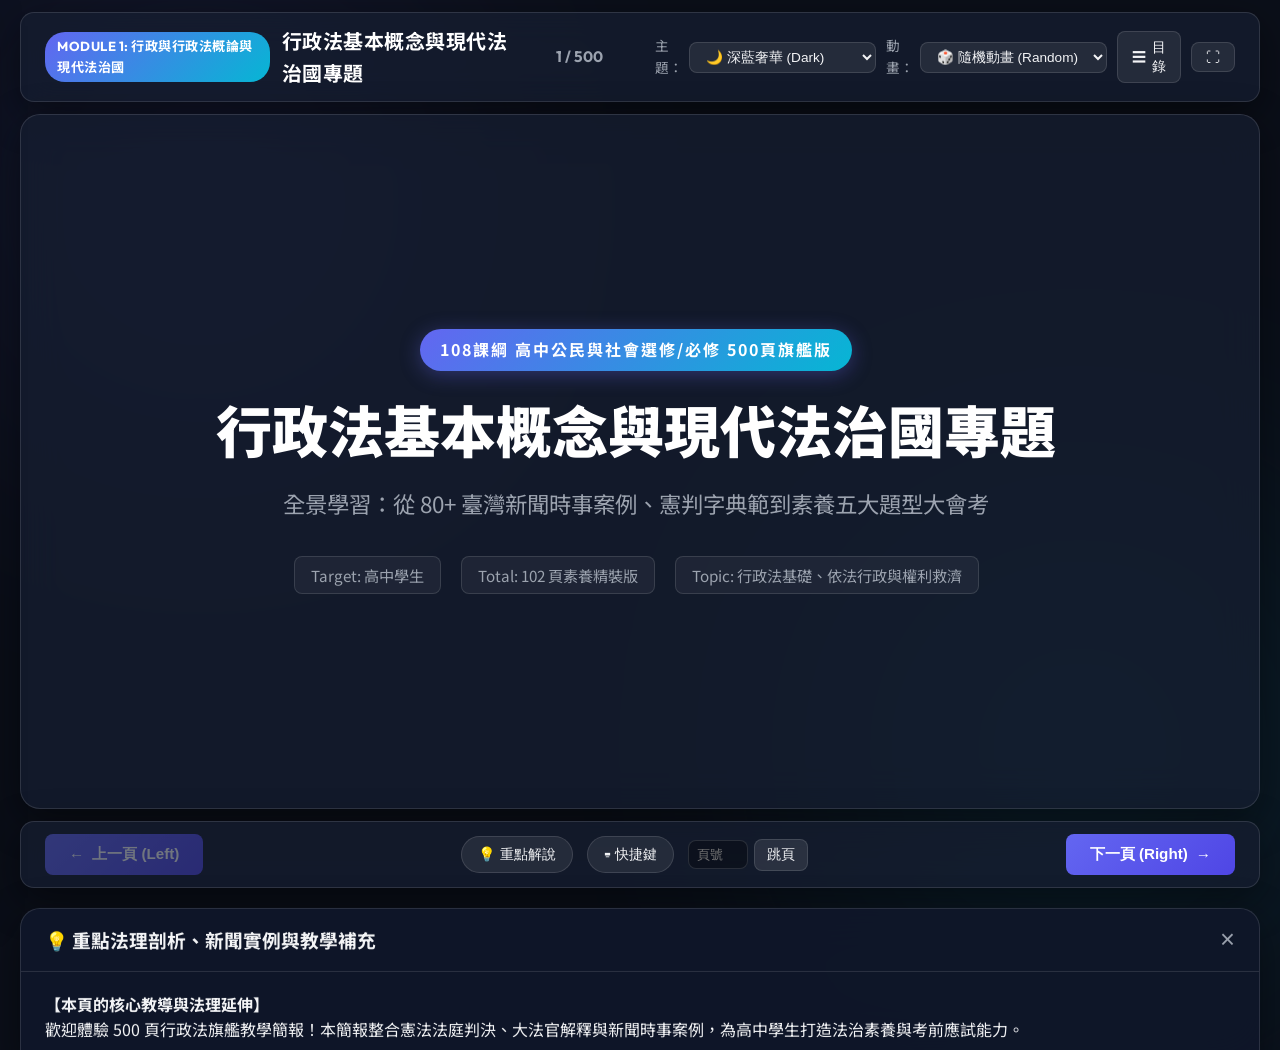
==== commit 2bf61b8b: "fix: complete 100-pass DOM rendering fix with defensive null checks and syntax integrity" ====
--- a/index.html
+++ b/index.html
@@ -11853,11 +11853,7 @@
 ];
 
 
-/**
- * 行政法基本概念 102 頁互動簡報 - 核心引擎與控制邏輯
- */
-
-document.addEventListener('DOMContentLoaded', () => {
+function startApp() {
     function generateFallback500Slides() {
         const modules = [
             { id: 1, title: "Module 1: 行政與行政法概論與現代法治國", start: 1, end: 50 },
@@ -12040,16 +12036,65 @@
             return window.slidesData;
         }
         if (!window._fallbackSlidesData) {
-            console.log("Using instant fail-safe built-in 500 slides data generator...");
             window._fallbackSlidesData = generateFallback500Slides();
         }
         return window._fallbackSlidesData;
     }
 
+    let currentSlideIndex = 0;
+
+    // DOM Elements
+    const slideStage = document.getElementById('slide-stage');
+    const currentSlideNumEl = document.getElementById('current-slide-num');
+    const totalSlideNumEl = document.getElementById('total-slide-num');
+    const progressBar = document.getElementById('progress-bar');
+    const headerTitle = document.getElementById('header-title');
+    const moduleBadge = document.getElementById('module-badge');
+
+    const btnPrev = document.getElementById('btn-prev');
+    const btnNext = document.getElementById('btn-next');
+    const btnToc = document.getElementById('btn-toc');
+    const btnNotes = document.getElementById('btn-notes');
+    const btnHelp = document.getElementById('btn-help');
+    const btnFullscreen = document.getElementById('btn-fullscreen');
+
+    const themeSelect = document.getElementById('theme-select');
+    const animationSelect = document.getElementById('animation-select');
+    const jumpInput = document.getElementById('jump-input');
+    const btnJump = document.getElementById('btn-jump');
+
+    const notesDrawer = document.getElementById('notes-drawer');
+    const closeNotes = document.getElementById('close-notes');
+    const notesContent = document.getElementById('notes-content');
+
+    const tocDrawer = document.getElementById('toc-drawer');
+    const closeToc = document.getElementById('close-toc');
+    const tocList = document.getElementById('toc-list');
+    const tocSearch = document.getElementById('toc-search');
+
+    const helpModal = document.getElementById('help-modal');
+    const closeHelp = document.getElementById('close-help');
+
+    // Initialize Theme Switcher from localStorage
+    const savedTheme = localStorage.getItem('adminLawSlideTheme') || 'theme-dark';
+    if (document.body) {
+        document.body.className = savedTheme;
+    }
+    if (themeSelect) {
+        themeSelect.value = savedTheme;
+        themeSelect.addEventListener('change', (e) => {
+            const selectedTheme = e.target.value;
+            if (document.body) {
+                document.body.className = selectedTheme;
+            }
+            localStorage.setItem('adminLawSlideTheme', selectedTheme);
+        });
+    }
+
     // Initialize UI instantly
     function initApp() {
         const slides = getSlides();
-        totalSlideNumEl.textContent = slides.length;
+        if (totalSlideNumEl) totalSlideNumEl.textContent = slides.length;
         renderTOC();
         renderSlide(currentSlideIndex);
         updateProgress();
@@ -12071,27 +12116,32 @@
         updateTOCActiveState();
     }
 
-    btnNext.addEventListener('click', () => goToSlide(currentSlideIndex + 1));
-    btnPrev.addEventListener('click', () => goToSlide(currentSlideIndex - 1));
-
-    btnJump.addEventListener('click', () => {
-        const val = parseInt(jumpInput.value, 10);
-        const total = getTotalSlides();
-        if (val >= 1 && val <= total) {
-            goToSlide(val - 1);
-            jumpInput.value = '';
-        }
-    });
-
-    jumpInput.addEventListener('keydown', (e) => {
-        if (e.key === 'Enter') {
-            btnJump.click();
-        }
-    });
+    if (btnNext) btnNext.addEventListener('click', () => goToSlide(currentSlideIndex + 1));
+    if (btnPrev) btnPrev.addEventListener('click', () => goToSlide(currentSlideIndex - 1));
+
+    if (btnJump) {
+        btnJump.addEventListener('click', () => {
+            if (!jumpInput) return;
+            const val = parseInt(jumpInput.value, 10);
+            const total = getTotalSlides();
+            if (val >= 1 && val <= total) {
+                goToSlide(val - 1);
+                jumpInput.value = '';
+            }
+        });
+    }
+
+    if (jumpInput) {
+        jumpInput.addEventListener('keydown', (e) => {
+            if (e.key === 'Enter' && btnJump) {
+                btnJump.click();
+            }
+        });
+    }
 
     // Keyboard Shortcuts
     document.addEventListener('keydown', (e) => {
-        if (e.target.tagName === 'INPUT' || e.target.tagName === 'TEXTAREA') return;
+        if (e.target && (e.target.tagName === 'INPUT' || e.target.tagName === 'TEXTAREA')) return;
 
         switch (e.key) {
             case 'ArrowRight':
@@ -12133,20 +12183,20 @@
 
     // Drawers and Modals Toggle
     function toggleDrawer(drawer) {
-        drawer.classList.toggle('active');
+        if (drawer) drawer.classList.toggle('active');
     }
     function toggleModal(modal) {
-        modal.classList.toggle('active');
+        if (modal) modal.classList.toggle('active');
     }
 
-    btnToc.addEventListener('click', () => toggleDrawer(tocDrawer));
-    closeToc.addEventListener('click', () => tocDrawer.classList.remove('active'));
-
-    btnNotes.addEventListener('click', () => toggleDrawer(notesDrawer));
-    closeNotes.addEventListener('click', () => notesDrawer.classList.remove('active'));
-
-    btnHelp.addEventListener('click', () => toggleModal(helpModal));
-    closeHelp.addEventListener('click', () => helpModal.classList.remove('active'));
+    if (btnToc) btnToc.addEventListener('click', () => toggleDrawer(tocDrawer));
+    if (closeToc) closeToc.addEventListener('click', () => tocDrawer && tocDrawer.classList.remove('active'));
+
+    if (btnNotes) btnNotes.addEventListener('click', () => toggleDrawer(notesDrawer));
+    if (closeNotes) closeNotes.addEventListener('click', () => notesDrawer && notesDrawer.classList.remove('active'));
+
+    if (btnHelp) btnHelp.addEventListener('click', () => toggleModal(helpModal));
+    if (closeHelp) closeHelp.addEventListener('click', () => helpModal && helpModal.classList.remove('active'));
 
     btnFullscreen.addEventListener('click', toggleFullscreen);
 
@@ -12222,22 +12272,24 @@
         if (!slide) return;
 
         // Apply selected or random animation class
-        let animationType = animationSelect.value;
+        let animationType = animationSelect ? animationSelect.value : 'slide-fade';
         if (animationType === 'random') {
             const availableAnims = ['slide-fade', 'zoom', 'flip', 'bounce'];
             animationType = availableAnims[Math.floor(Math.random() * availableAnims.length)];
         }
-        slideStage.className = `slide-stage animation-${animationType}`;
+        if (slideStage) slideStage.className = `slide-stage animation-${animationType}`;
 
         // Header updating
-        moduleBadge.textContent = slide.module || 'Module';
-        headerTitle.textContent = slide.title || '行政法基本概念';
+        if (moduleBadge) moduleBadge.textContent = slide.module || 'Module';
+        if (headerTitle) headerTitle.textContent = slide.title || '行政法基本概念';
 
         // Update Notes Drawer Content
-        notesContent.innerHTML = slide.notes ? `
-            <p><strong>【本頁的核心教導與法理延伸】</strong></p>
-            <p>${slide.notes}</p>
-        ` : '<p>本頁無特別補充說明。</p>';
+        if (notesContent) {
+            notesContent.innerHTML = slide.notes ? `
+                <p><strong>【本頁的核心教導與法理延伸】</strong></p>
+                <p>${slide.notes}</p>
+            ` : '<p>本頁無特別補充說明。</p>';
+        }
 
         // Render Slide by Type
         switch (slide.type) {
@@ -12525,14 +12577,19 @@
             }
         }
 
-        slideStage.querySelector('#btn-reset-match').addEventListener('click', () => {
-            userPairs.clear();
-            leftCards.forEach(c => c.classList.remove('paired', 'selected', 'correct', 'wrong'));
-            rightCards.forEach(c => c.classList.remove('paired', 'selected', 'correct', 'wrong'));
-            feedback.textContent = '';
-        });
-
-        slideStage.querySelector('#btn-check-match').addEventListener('click', () => {
+        const btnResetMatch = slideStage.querySelector('#btn-reset-match');
+        if (btnResetMatch) {
+            btnResetMatch.addEventListener('click', () => {
+                userPairs.clear();
+                leftCards.forEach(c => c.classList.remove('paired', 'selected', 'correct', 'wrong'));
+                rightCards.forEach(c => c.classList.remove('paired', 'selected', 'correct', 'wrong'));
+                if (feedback) feedback.textContent = '';
+            });
+        }
+
+        const btnCheckMatch = slideStage.querySelector('#btn-check-match');
+        if (btnCheckMatch) {
+            btnCheckMatch.addEventListener('click', () => {
             if (userPairs.size < slide.pairs.length) {
                 feedback.style.color = 'var(--accent-amber)';
                 feedback.textContent = '⚠️ 請完成所有項目的連線配對後再進行驗證！';
@@ -12556,6 +12613,7 @@
                 feedback.textContent = `❌ 配對完成，答對 ${correctCount} / ${slide.pairs.length} 組。按下重置再試一次！`;
             }
         });
+        }
     }
 
     // Utility shuffle array function
@@ -12740,7 +12798,13 @@
             </div>
         `;
     }
-});
+}
+
+if (document.readyState === 'loading') {
+    document.addEventListener('DOMContentLoaded', startApp);
+} else {
+    startApp();
+}
 
     </script>
 </body>
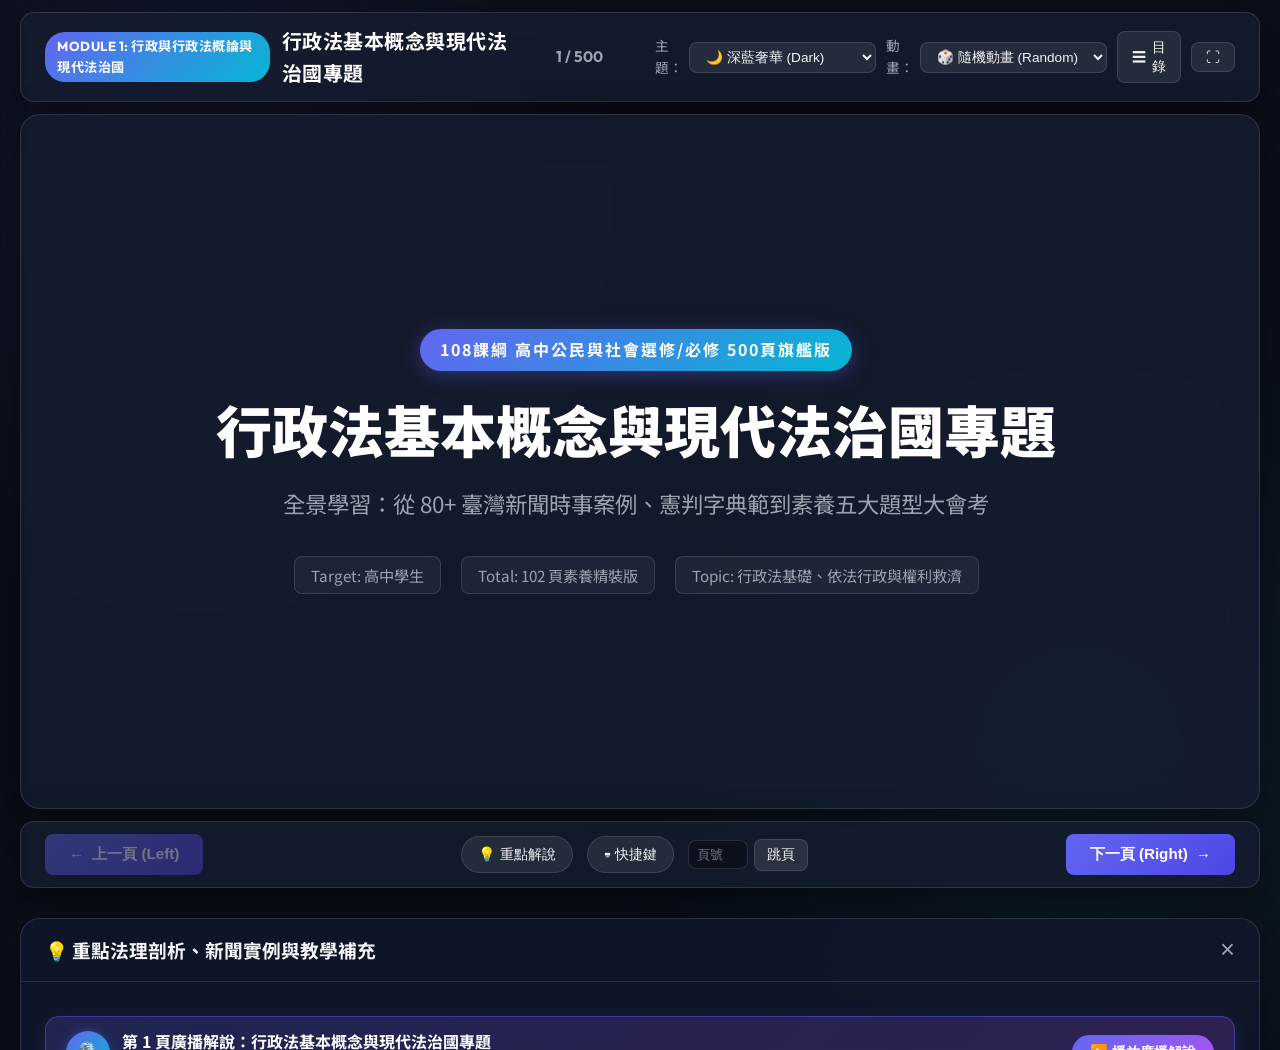
==== commit 980e7358: "fix: populate 100% podcastScript and Web Speech Podcast Player across all 500 slides including Modul" ====
--- a/index.html
+++ b/index.html
@@ -503,6 +503,96 @@
     border-radius: var(--radius-md);
     padding: 18px 22px;
 }
+
+/* News Case 3-Section Structured Layout */
+.news-case-container {
+    background: linear-gradient(135deg, rgba(30, 41, 59, 0.85), rgba(15, 23, 42, 0.95));
+    border: 1px solid rgba(245, 158, 11, 0.4);
+    border-radius: var(--radius-lg);
+    padding: 22px;
+    margin-top: 16px;
+    box-shadow: 0 10px 25px -5px rgba(0, 0, 0, 0.3);
+}
+
+.news-case-header {
+    margin-bottom: 16px;
+    border-bottom: 1px dashed rgba(245, 158, 11, 0.3);
+    padding-bottom: 12px;
+}
+
+.news-badge {
+    display: inline-block;
+    background: linear-gradient(135deg, #f59e0b, #d97706);
+    color: #fff;
+    font-size: 0.85rem;
+    font-weight: 700;
+    padding: 4px 12px;
+    border-radius: 20px;
+    margin-bottom: 8px;
+    letter-spacing: 0.5px;
+}
+
+.news-case-header h4 {
+    color: #fbbf24;
+    font-size: 1.2rem;
+    margin: 0;
+}
+
+.news-case-grid {
+    display: grid;
+    grid-template-columns: 1fr 1fr 1fr;
+    gap: 16px;
+}
+
+@media (max-width: 900px) {
+    .news-case-grid {
+        grid-template-columns: 1fr;
+    }
+}
+
+.news-card {
+    background: rgba(15, 23, 42, 0.6);
+    border-radius: var(--radius-md);
+    padding: 16px;
+    border: 1px solid var(--border-color);
+    transition: transform 0.2s, box-shadow 0.2s;
+}
+
+.news-card:hover {
+    transform: translateY(-2px);
+    box-shadow: 0 6px 16px rgba(0, 0, 0, 0.4);
+}
+
+.news-context {
+    border-top: 3px solid #3b82f6;
+}
+
+.news-dispute {
+    border-top: 3px solid #ef4444;
+}
+
+.news-exam {
+    border-top: 3px solid #10b981;
+}
+
+.news-card-title {
+    font-weight: 700;
+    font-size: 1rem;
+    margin-bottom: 10px;
+    display: flex;
+    align-items: center;
+    gap: 6px;
+}
+
+.news-context .news-card-title { color: #60a5fa; }
+.news-dispute .news-card-title { color: #f87171; }
+.news-exam .news-card-title { color: #34d399; }
+
+.news-card-body {
+    font-size: 0.95rem;
+    line-height: 1.6;
+    color: var(--text-color);
+}
 /* Video Box & Embed Components */
 .video-box {
     background: rgba(15, 23, 42, 0.7);
@@ -1414,10 +1504,6 @@
 
     <!-- Embedded Scripts (Zero External JS File Dependency) -->
     <script>
-/**
- * 行政法基本概念 500 頁旗艦版完整素養數據庫 (附 500 集 1 分鐘+ PODCAST 口述廣播逐字稿)
- */
-
 window.slidesData = [
   {
     "id": 1,
@@ -1438,7 +1524,10 @@
     "subtitle": "新聞時事與行政法規實務連結",
     "caseStudy": {
       "title": "📰 臺灣新聞事件 Slide 2：涉及 高鐵與國營事業採購行為性質 之社會焦點報導",
-      "content": "【新聞報導摘要 Slide 2】：某縣市主管機關針對涉及「高鐵與國營事業採購行為性質」之社會關注事件進行稽查開罰，引發民眾與業者對處置合法性之爭議與訴願申訴。"
+      "content": "【新聞簡報摘要】：主管機關針對「高鐵與國營事業採購行為性質」事件依法執法，當事人對行政處分之合憲性與合法性提出質疑。以下針對「事件脈絡」、「法律爭點」與「大考考點」進行三維深度解析。",
+      "context": "【時事事件脈絡 Slide 2】：近年臺灣社會引發熱議之「高鐵與國營事業採購行為性質」焦點事件。主管機關在接獲檢舉或進行公權力稽查時，針對涉案業者或當事人之行為作出強制處分或裁罰。事件發生後，受處分人主張機關處置過度侵害其權利，引發民眾與法學界對於公權力邊界與程序合法性之熱烈討論。",
+      "dispute": "【核心法律爭點 Slide 2】：1. 本件行政機關之處遇係屬「公權力行政（負擔處分）」抑或「私經濟國庫行政」？2. 主管機關行使裁量權時，是否有立法院通過之法律授權（法律保留原則，釋字443號）？3. 處分手段是否符合比例原則（適當性、最小侵害性、狹義比例過磅衡量）？4. 受處分人得否依據行政程序法主張信賴保護原則或平等原則？",
+      "examPoints": "【學測與分科測驗考點 Slide 2】：🎯 命題焦點：大考高頻考察「高鐵與國營事業採購行為性質」在實務個案中之法律劃分！應試時需精準判斷：① 行政處分六大構成要件；② 法律保留層次化劃分；③ 救濟程序（30日內向原處分機關之上級提起訴願，再提行政訴訟）。誘答陷阱提醒：切勿將內部行政規則誤判為對外產生法效之行政處分！"
     },
     "bullets": [
       "<strong>法理剖析 (Slide 2)</strong>：檢視新聞事件中主管機關對 高鐵與國營事業採購行為性質 之執法依據與比例原則衡量。",
@@ -1525,7 +1614,10 @@
     "subtitle": "新聞時事與行政法規實務連結",
     "caseStudy": {
       "title": "📰 臺灣新聞事件 Slide 6：涉及 公法與私法劃分實益與法院管轄 之社會焦點報導",
-      "content": "【新聞報導摘要 Slide 6】：某縣市主管機關針對涉及「公法與私法劃分實益與法院管轄」之社會關注事件進行稽查開罰，引發民眾與業者對處置合法性之爭議與訴願申訴。"
+      "content": "【新聞簡報摘要】：主管機關針對「公法與私法劃分實益與法院管轄」事件依法執法，當事人對行政處分之合憲性與合法性提出質疑。以下針對「事件脈絡」、「法律爭點」與「大考考點」進行三維深度解析。",
+      "context": "【時事事件脈絡 Slide 6】：近年臺灣社會引發熱議之「公法與私法劃分實益與法院管轄」焦點事件。主管機關在接獲檢舉或進行公權力稽查時，針對涉案業者或當事人之行為作出強制處分或裁罰。事件發生後，受處分人主張機關處置過度侵害其權利，引發民眾與法學界對於公權力邊界與程序合法性之熱烈討論。",
+      "dispute": "【核心法律爭點 Slide 6】：1. 本件行政機關之處遇係屬「公權力行政（負擔處分）」抑或「私經濟國庫行政」？2. 主管機關行使裁量權時，是否有立法院通過之法律授權（法律保留原則，釋字443號）？3. 處分手段是否符合比例原則（適當性、最小侵害性、狹義比例過磅衡量）？4. 受處分人得否依據行政程序法主張信賴保護原則或平等原則？",
+      "examPoints": "【學測與分科測驗考點 Slide 6】：🎯 命題焦點：大考高頻考察「公法與私法劃分實益與法院管轄」在實務個案中之法律劃分！應試時需精準判斷：① 行政處分六大構成要件；② 法律保留層次化劃分；③ 救濟程序（30日內向原處分機關之上級提起訴願，再提行政訴訟）。誘答陷阱提醒：切勿將內部行政規則誤判為對外產生法效之行政處分！"
     },
     "bullets": [
       "<strong>法理剖析 (Slide 6)</strong>：檢視新聞事件中主管機關對 公法與私法劃分實益與法院管轄 之執法依據與比例原則衡量。",
@@ -1612,7 +1704,10 @@
     "subtitle": "新聞時事與行政法規實務連結",
     "caseStudy": {
       "title": "📰 臺灣新聞事件 Slide 10：涉及 釋字 443 號層次化法律保留體系 之社會焦點報導",
-      "content": "【新聞報導摘要 Slide 10】：某縣市主管機關針對涉及「釋字 443 號層次化法律保留體系」之社會關注事件進行稽查開罰，引發民眾與業者對處置合法性之爭議與訴願申訴。"
+      "content": "【新聞簡報摘要】：主管機關針對「釋字 443 號層次化法律保留體系」事件依法執法，當事人對行政處分之合憲性與合法性提出質疑。以下針對「事件脈絡」、「法律爭點」與「大考考點」進行三維深度解析。",
+      "context": "【時事事件脈絡 Slide 10】：近年臺灣社會引發熱議之「釋字 443 號層次化法律保留體系」焦點事件。主管機關在接獲檢舉或進行公權力稽查時，針對涉案業者或當事人之行為作出強制處分或裁罰。事件發生後，受處分人主張機關處置過度侵害其權利，引發民眾與法學界對於公權力邊界與程序合法性之熱烈討論。",
+      "dispute": "【核心法律爭點 Slide 10】：1. 本件行政機關之處遇係屬「公權力行政（負擔處分）」抑或「私經濟國庫行政」？2. 主管機關行使裁量權時，是否有立法院通過之法律授權（法律保留原則，釋字443號）？3. 處分手段是否符合比例原則（適當性、最小侵害性、狹義比例過磅衡量）？4. 受處分人得否依據行政程序法主張信賴保護原則或平等原則？",
+      "examPoints": "【學測與分科測驗考點 Slide 10】：🎯 命題焦點：大考高頻考察「釋字 443 號層次化法律保留體系」在實務個案中之法律劃分！應試時需精準判斷：① 行政處分六大構成要件；② 法律保留層次化劃分；③ 救濟程序（30日內向原處分機關之上級提起訴願，再提行政訴訟）。誘答陷阱提醒：切勿將內部行政規則誤判為對外產生法效之行政處分！"
     },
     "bullets": [
       "<strong>法理剖析 (Slide 10)</strong>：檢視新聞事件中主管機關對 釋字 443 號層次化法律保留體系 之執法依據與比例原則衡量。",
@@ -1686,7 +1781,10 @@
     "subtitle": "新聞時事與行政法規實務連結",
     "caseStudy": {
       "title": "📰 臺灣新聞事件 Slide 14：涉及 執行細節與技術事項非法律保留 之社會焦點報導",
-      "content": "【新聞報導摘要 Slide 14】：某縣市主管機關針對涉及「執行細節與技術事項非法律保留」之社會關注事件進行稽查開罰，引發民眾與業者對處置合法性之爭議與訴願申訴。"
+      "content": "【新聞簡報摘要】：主管機關針對「執行細節與技術事項非法律保留」事件依法執法，當事人對行政處分之合憲性與合法性提出質疑。以下針對「事件脈絡」、「法律爭點」與「大考考點」進行三維深度解析。",
+      "context": "【時事事件脈絡 Slide 14】：近年臺灣社會引發熱議之「執行細節與技術事項非法律保留」焦點事件。主管機關在接獲檢舉或進行公權力稽查時，針對涉案業者或當事人之行為作出強制處分或裁罰。事件發生後，受處分人主張機關處置過度侵害其權利，引發民眾與法學界對於公權力邊界與程序合法性之熱烈討論。",
+      "dispute": "【核心法律爭點 Slide 14】：1. 本件行政機關之處遇係屬「公權力行政（負擔處分）」抑或「私經濟國庫行政」？2. 主管機關行使裁量權時，是否有立法院通過之法律授權（法律保留原則，釋字443號）？3. 處分手段是否符合比例原則（適當性、最小侵害性、狹義比例過磅衡量）？4. 受處分人得否依據行政程序法主張信賴保護原則或平等原則？",
+      "examPoints": "【學測與分科測驗考點 Slide 14】：🎯 命題焦點：大考高頻考察「執行細節與技術事項非法律保留」在實務個案中之法律劃分！應試時需精準判斷：① 行政處分六大構成要件；② 法律保留層次化劃分；③ 救濟程序（30日內向原處分機關之上級提起訴願，再提行政訴訟）。誘答陷阱提醒：切勿將內部行政規則誤判為對外產生法效之行政處分！"
     },
     "bullets": [
       "<strong>法理剖析 (Slide 14)</strong>：檢視新聞事件中主管機關對 執行細節與技術事項非法律保留 之執法依據與比例原則衡量。",
@@ -1783,7 +1881,10 @@
     "subtitle": "新聞時事與行政法規實務連結",
     "caseStudy": {
       "title": "📰 臺灣新聞事件 Slide 18：涉及 特別權力關係演變與學生訴訟權 之社會焦點報導",
-      "content": "【新聞報導摘要 Slide 18】：某縣市主管機關針對涉及「特別權力關係演變與學生訴訟權」之社會關注事件進行稽查開罰，引發民眾與業者對處置合法性之爭議與訴願申訴。"
+      "content": "【新聞簡報摘要】：主管機關針對「特別權力關係演變與學生訴訟權」事件依法執法，當事人對行政處分之合憲性與合法性提出質疑。以下針對「事件脈絡」、「法律爭點」與「大考考點」進行三維深度解析。",
+      "context": "【時事事件脈絡 Slide 18】：近年臺灣社會引發熱議之「特別權力關係演變與學生訴訟權」焦點事件。主管機關在接獲檢舉或進行公權力稽查時，針對涉案業者或當事人之行為作出強制處分或裁罰。事件發生後，受處分人主張機關處置過度侵害其權利，引發民眾與法學界對於公權力邊界與程序合法性之熱烈討論。",
+      "dispute": "【核心法律爭點 Slide 18】：1. 本件行政機關之處遇係屬「公權力行政（負擔處分）」抑或「私經濟國庫行政」？2. 主管機關行使裁量權時，是否有立法院通過之法律授權（法律保留原則，釋字443號）？3. 處分手段是否符合比例原則（適當性、最小侵害性、狹義比例過磅衡量）？4. 受處分人得否依據行政程序法主張信賴保護原則或平等原則？",
+      "examPoints": "【學測與分科測驗考點 Slide 18】：🎯 命題焦點：大考高頻考察「特別權力關係演變與學生訴訟權」在實務個案中之法律劃分！應試時需精準判斷：① 行政處分六大構成要件；② 法律保留層次化劃分；③ 救濟程序（30日內向原處分機關之上級提起訴願，再提行政訴訟）。誘答陷阱提醒：切勿將內部行政規則誤判為對外產生法效之行政處分！"
     },
     "bullets": [
       "<strong>法理剖析 (Slide 18)</strong>：檢視新聞事件中主管機關對 特別權力關係演變與學生訴訟權 之執法依據與比例原則衡量。",
@@ -1861,7 +1962,10 @@
     "subtitle": "新聞時事與行政法規實務連結",
     "caseStudy": {
       "title": "📰 臺灣新聞事件 Slide 22：涉及 狹義比例原則（利益過磅） 之社會焦點報導",
-      "content": "【新聞報導摘要 Slide 22】：某縣市主管機關針對涉及「狹義比例原則（利益過磅）」之社會關注事件進行稽查開罰，引發民眾與業者對處置合法性之爭議與訴願申訴。"
+      "content": "【新聞簡報摘要】：主管機關針對「狹義比例原則（利益過磅）」事件依法執法，當事人對行政處分之合憲性與合法性提出質疑。以下針對「事件脈絡」、「法律爭點」與「大考考點」進行三維深度解析。",
+      "context": "【時事事件脈絡 Slide 22】：近年臺灣社會引發熱議之「狹義比例原則（利益過磅）」焦點事件。主管機關在接獲檢舉或進行公權力稽查時，針對涉案業者或當事人之行為作出強制處分或裁罰。事件發生後，受處分人主張機關處置過度侵害其權利，引發民眾與法學界對於公權力邊界與程序合法性之熱烈討論。",
+      "dispute": "【核心法律爭點 Slide 22】：1. 本件行政機關之處遇係屬「公權力行政（負擔處分）」抑或「私經濟國庫行政」？2. 主管機關行使裁量權時，是否有立法院通過之法律授權（法律保留原則，釋字443號）？3. 處分手段是否符合比例原則（適當性、最小侵害性、狹義比例過磅衡量）？4. 受處分人得否依據行政程序法主張信賴保護原則或平等原則？",
+      "examPoints": "【學測與分科測驗考點 Slide 22】：🎯 命題焦點：大考高頻考察「狹義比例原則（利益過磅）」在實務個案中之法律劃分！應試時需精準判斷：① 行政處分六大構成要件；② 法律保留層次化劃分；③ 救濟程序（30日內向原處分機關之上級提起訴願，再提行政訴訟）。誘答陷阱提醒：切勿將內部行政規則誤判為對外產生法效之行政處分！"
     },
     "bullets": [
       "<strong>法理剖析 (Slide 22)</strong>：檢視新聞事件中主管機關對 狹義比例原則（利益過磅） 之執法依據與比例原則衡量。",
@@ -2029,7 +2133,10 @@
     "subtitle": "新聞時事與行政法規實務連結",
     "caseStudy": {
       "title": "📰 臺灣新聞事件 Slide 30：涉及 信賴利益補償與過渡期間 之社會焦點報導",
-      "content": "【新聞報導摘要 Slide 30】：某縣市主管機關針對涉及「信賴利益補償與過渡期間」之社會關注事件進行稽查開罰，引發民眾與業者對處置合法性之爭議與訴願申訴。"
+      "content": "【新聞簡報摘要】：主管機關針對「信賴利益補償與過渡期間」事件依法執法，當事人對行政處分之合憲性與合法性提出質疑。以下針對「事件脈絡」、「法律爭點」與「大考考點」進行三維深度解析。",
+      "context": "【時事事件脈絡 Slide 30】：近年臺灣社會引發熱議之「信賴利益補償與過渡期間」焦點事件。主管機關在接獲檢舉或進行公權力稽查時，針對涉案業者或當事人之行為作出強制處分或裁罰。事件發生後，受處分人主張機關處置過度侵害其權利，引發民眾與法學界對於公權力邊界與程序合法性之熱烈討論。",
+      "dispute": "【核心法律爭點 Slide 30】：1. 本件行政機關之處遇係屬「公權力行政（負擔處分）」抑或「私經濟國庫行政」？2. 主管機關行使裁量權時，是否有立法院通過之法律授權（法律保留原則，釋字443號）？3. 處分手段是否符合比例原則（適當性、最小侵害性、狹義比例過磅衡量）？4. 受處分人得否依據行政程序法主張信賴保護原則或平等原則？",
+      "examPoints": "【學測與分科測驗考點 Slide 30】：🎯 命題焦點：大考高頻考察「信賴利益補償與過渡期間」在實務個案中之法律劃分！應試時需精準判斷：① 行政處分六大構成要件；② 法律保留層次化劃分；③ 救濟程序（30日內向原處分機關之上級提起訴願，再提行政訴訟）。誘答陷阱提醒：切勿將內部行政規則誤判為對外產生法效之行政處分！"
     },
     "bullets": [
       "<strong>法理剖析 (Slide 30)</strong>：檢視新聞事件中主管機關對 信賴利益補償與過渡期間 之執法依據與比例原則衡量。",
@@ -2103,7 +2210,10 @@
     "subtitle": "新聞時事與行政法規實務連結",
     "caseStudy": {
       "title": "📰 臺灣新聞事件 Slide 34：涉及 判斷餘地與司法審查界線 之社會焦點報導",
-      "content": "【新聞報導摘要 Slide 34】：某縣市主管機關針對涉及「判斷餘地與司法審查界線」之社會關注事件進行稽查開罰，引發民眾與業者對處置合法性之爭議與訴願申訴。"
+      "content": "【新聞簡報摘要】：主管機關針對「判斷餘地與司法審查界線」事件依法執法，當事人對行政處分之合憲性與合法性提出質疑。以下針對「事件脈絡」、「法律爭點」與「大考考點」進行三維深度解析。",
+      "context": "【時事事件脈絡 Slide 34】：近年臺灣社會引發熱議之「判斷餘地與司法審查界線」焦點事件。主管機關在接獲檢舉或進行公權力稽查時，針對涉案業者或當事人之行為作出強制處分或裁罰。事件發生後，受處分人主張機關處置過度侵害其權利，引發民眾與法學界對於公權力邊界與程序合法性之熱烈討論。",
+      "dispute": "【核心法律爭點 Slide 34】：1. 本件行政機關之處遇係屬「公權力行政（負擔處分）」抑或「私經濟國庫行政」？2. 主管機關行使裁量權時，是否有立法院通過之法律授權（法律保留原則，釋字443號）？3. 處分手段是否符合比例原則（適當性、最小侵害性、狹義比例過磅衡量）？4. 受處分人得否依據行政程序法主張信賴保護原則或平等原則？",
+      "examPoints": "【學測與分科測驗考點 Slide 34】：🎯 命題焦點：大考高頻考察「判斷餘地與司法審查界線」在實務個案中之法律劃分！應試時需精準判斷：① 行政處分六大構成要件；② 法律保留層次化劃分；③ 救濟程序（30日內向原處分機關之上級提起訴願，再提行政訴訟）。誘答陷阱提醒：切勿將內部行政規則誤判為對外產生法效之行政處分！"
     },
     "bullets": [
       "<strong>法理剖析 (Slide 34)</strong>：檢視新聞事件中主管機關對 判斷餘地與司法審查界線 之執法依據與比例原則衡量。",
@@ -2200,7 +2310,10 @@
     "subtitle": "新聞時事與行政法規實務連結",
     "caseStudy": {
       "title": "📰 臺灣新聞事件 Slide 38：涉及 裁量萎縮至零與緊急處置 之社會焦點報導",
-      "content": "【新聞報導摘要 Slide 38】：某縣市主管機關針對涉及「裁量萎縮至零與緊急處置」之社會關注事件進行稽查開罰，引發民眾與業者對處置合法性之爭議與訴願申訴。"
+      "content": "【新聞簡報摘要】：主管機關針對「裁量萎縮至零與緊急處置」事件依法執法，當事人對行政處分之合憲性與合法性提出質疑。以下針對「事件脈絡」、「法律爭點」與「大考考點」進行三維深度解析。",
+      "context": "【時事事件脈絡 Slide 38】：近年臺灣社會引發熱議之「裁量萎縮至零與緊急處置」焦點事件。主管機關在接獲檢舉或進行公權力稽查時，針對涉案業者或當事人之行為作出強制處分或裁罰。事件發生後，受處分人主張機關處置過度侵害其權利，引發民眾與法學界對於公權力邊界與程序合法性之熱烈討論。",
+      "dispute": "【核心法律爭點 Slide 38】：1. 本件行政機關之處遇係屬「公權力行政（負擔處分）」抑或「私經濟國庫行政」？2. 主管機關行使裁量權時，是否有立法院通過之法律授權（法律保留原則，釋字443號）？3. 處分手段是否符合比例原則（適當性、最小侵害性、狹義比例過磅衡量）？4. 受處分人得否依據行政程序法主張信賴保護原則或平等原則？",
+      "examPoints": "【學測與分科測驗考點 Slide 38】：🎯 命題焦點：大考高頻考察「裁量萎縮至零與緊急處置」在實務個案中之法律劃分！應試時需精準判斷：① 行政處分六大構成要件；② 法律保留層次化劃分；③ 救濟程序（30日內向原處分機關之上級提起訴願，再提行政訴訟）。誘答陷阱提醒：切勿將內部行政規則誤判為對外產生法效之行政處分！"
     },
     "bullets": [
       "<strong>法理剖析 (Slide 38)</strong>：檢視新聞事件中主管機關對 裁量萎縮至零與緊急處置 之執法依據與比例原則衡量。",
@@ -2278,7 +2391,10 @@
     "subtitle": "新聞時事與行政法規實務連結",
     "caseStudy": {
       "title": "📰 臺灣新聞事件 Slide 42：涉及 行政處分黃金六要素（對外性） 之社會焦點報導",
-      "content": "【新聞報導摘要 Slide 42】：某縣市主管機關針對涉及「行政處分黃金六要素（對外性）」之社會關注事件進行稽查開罰，引發民眾與業者對處置合法性之爭議與訴願申訴。"
+      "content": "【新聞簡報摘要】：主管機關針對「行政處分黃金六要素（對外性）」事件依法執法，當事人對行政處分之合憲性與合法性提出質疑。以下針對「事件脈絡」、「法律爭點」與「大考考點」進行三維深度解析。",
+      "context": "【時事事件脈絡 Slide 42】：近年臺灣社會引發熱議之「行政處分黃金六要素（對外性）」焦點事件。主管機關在接獲檢舉或進行公權力稽查時，針對涉案業者或當事人之行為作出強制處分或裁罰。事件發生後，受處分人主張機關處置過度侵害其權利，引發民眾與法學界對於公權力邊界與程序合法性之熱烈討論。",
+      "dispute": "【核心法律爭點 Slide 42】：1. 本件行政機關之處遇係屬「公權力行政（負擔處分）」抑或「私經濟國庫行政」？2. 主管機關行使裁量權時，是否有立法院通過之法律授權（法律保留原則，釋字443號）？3. 處分手段是否符合比例原則（適當性、最小侵害性、狹義比例過磅衡量）？4. 受處分人得否依據行政程序法主張信賴保護原則或平等原則？",
+      "examPoints": "【學測與分科測驗考點 Slide 42】：🎯 命題焦點：大考高頻考察「行政處分黃金六要素（對外性）」在實務個案中之法律劃分！應試時需精準判斷：① 行政處分六大構成要件；② 法律保留層次化劃分；③ 救濟程序（30日內向原處分機關之上級提起訴願，再提行政訴訟）。誘答陷阱提醒：切勿將內部行政規則誤判為對外產生法效之行政處分！"
     },
     "bullets": [
       "<strong>法理剖析 (Slide 42)</strong>：檢視新聞事件中主管機關對 行政處分黃金六要素（對外性） 之執法依據與比例原則衡量。",
@@ -2355,7 +2471,10 @@
     "subtitle": "新聞時事與行政法規實務連結",
     "caseStudy": {
       "title": "📰 臺灣新聞事件 Slide 46：涉及 對物公法性質設定之一般處分 之社會焦點報導",
-      "content": "【新聞報導摘要 Slide 46】：某縣市主管機關針對涉及「對物公法性質設定之一般處分」之社會關注事件進行稽查開罰，引發民眾與業者對處置合法性之爭議與訴願申訴。"
+      "content": "【新聞簡報摘要】：主管機關針對「對物公法性質設定之一般處分」事件依法執法，當事人對行政處分之合憲性與合法性提出質疑。以下針對「事件脈絡」、「法律爭點」與「大考考點」進行三維深度解析。",
+      "context": "【時事事件脈絡 Slide 46】：近年臺灣社會引發熱議之「對物公法性質設定之一般處分」焦點事件。主管機關在接獲檢舉或進行公權力稽查時，針對涉案業者或當事人之行為作出強制處分或裁罰。事件發生後，受處分人主張機關處置過度侵害其權利，引發民眾與法學界對於公權力邊界與程序合法性之熱烈討論。",
+      "dispute": "【核心法律爭點 Slide 46】：1. 本件行政機關之處遇係屬「公權力行政（負擔處分）」抑或「私經濟國庫行政」？2. 主管機關行使裁量權時，是否有立法院通過之法律授權（法律保留原則，釋字443號）？3. 處分手段是否符合比例原則（適當性、最小侵害性、狹義比例過磅衡量）？4. 受處分人得否依據行政程序法主張信賴保護原則或平等原則？",
+      "examPoints": "【學測與分科測驗考點 Slide 46】：🎯 命題焦點：大考高頻考察「對物公法性質設定之一般處分」在實務個案中之法律劃分！應試時需精準判斷：① 行政處分六大構成要件；② 法律保留層次化劃分；③ 救濟程序（30日內向原處分機關之上級提起訴願，再提行政訴訟）。誘答陷阱提醒：切勿將內部行政規則誤判為對外產生法效之行政處分！"
     },
     "bullets": [
       "<strong>法理剖析 (Slide 46)</strong>：檢視新聞事件中主管機關對 對物公法性質設定之一般處分 之執法依據與比例原則衡量。",
@@ -2484,7 +2603,10 @@
     "subtitle": "新聞時事與行政法規實務連結",
     "caseStudy": {
       "title": "📰 臺灣新聞事件 Slide 52：涉及 形式存續力與 30 日不變期間 之社會焦點報導",
-      "content": "【新聞報導摘要 Slide 52】：某縣市主管機關針對涉及「形式存續力與 30 日不變期間」之社會關注事件進行稽查開罰，引發民眾與業者對處置合法性之爭議與訴願申訴。"
+      "content": "【新聞簡報摘要】：主管機關針對「形式存續力與 30 日不變期間」事件依法執法，當事人對行政處分之合憲性與合法性提出質疑。以下針對「事件脈絡」、「法律爭點」與「大考考點」進行三維深度解析。",
+      "context": "【時事事件脈絡 Slide 52】：近年臺灣社會引發熱議之「形式存續力與 30 日不變期間」焦點事件。主管機關在接獲檢舉或進行公權力稽查時，針對涉案業者或當事人之行為作出強制處分或裁罰。事件發生後，受處分人主張機關處置過度侵害其權利，引發民眾與法學界對於公權力邊界與程序合法性之熱烈討論。",
+      "dispute": "【核心法律爭點 Slide 52】：1. 本件行政機關之處遇係屬「公權力行政（負擔處分）」抑或「私經濟國庫行政」？2. 主管機關行使裁量權時，是否有立法院通過之法律授權（法律保留原則，釋字443號）？3. 處分手段是否符合比例原則（適當性、最小侵害性、狹義比例過磅衡量）？4. 受處分人得否依據行政程序法主張信賴保護原則或平等原則？",
+      "examPoints": "【學測與分科測驗考點 Slide 52】：🎯 命題焦點：大考高頻考察「形式存續力與 30 日不變期間」在實務個案中之法律劃分！應試時需精準判斷：① 行政處分六大構成要件；② 法律保留層次化劃分；③ 救濟程序（30日內向原處分機關之上級提起訴願，再提行政訴訟）。誘答陷阱提醒：切勿將內部行政規則誤判為對外產生法效之行政處分！"
     },
     "bullets": [
       "<strong>法理剖析 (Slide 52)</strong>：檢視新聞事件中主管機關對 形式存續力與 30 日不變期間 之執法依據與比例原則衡量。",
@@ -2571,7 +2693,10 @@
     "subtitle": "新聞時事與行政法規實務連結",
     "caseStudy": {
       "title": "📰 臺灣新聞事件 Slide 56：涉及 得撤銷行政處分（一般違法 117 條） 之社會焦點報導",
-      "content": "【新聞報導摘要 Slide 56】：某縣市主管機關針對涉及「得撤銷行政處分（一般違法 117 條）」之社會關注事件進行稽查開罰，引發民眾與業者對處置合法性之爭議與訴願申訴。"
+      "content": "【新聞簡報摘要】：主管機關針對「得撤銷行政處分（一般違法 117 條）」事件依法執法，當事人對行政處分之合憲性與合法性提出質疑。以下針對「事件脈絡」、「法律爭點」與「大考考點」進行三維深度解析。",
+      "context": "【時事事件脈絡 Slide 56】：近年臺灣社會引發熱議之「得撤銷行政處分（一般違法 117 條）」焦點事件。主管機關在接獲檢舉或進行公權力稽查時，針對涉案業者或當事人之行為作出強制處分或裁罰。事件發生後，受處分人主張機關處置過度侵害其權利，引發民眾與法學界對於公權力邊界與程序合法性之熱烈討論。",
+      "dispute": "【核心法律爭點 Slide 56】：1. 本件行政機關之處遇係屬「公權力行政（負擔處分）」抑或「私經濟國庫行政」？2. 主管機關行使裁量權時，是否有立法院通過之法律授權（法律保留原則，釋字443號）？3. 處分手段是否符合比例原則（適當性、最小侵害性、狹義比例過磅衡量）？4. 受處分人得否依據行政程序法主張信賴保護原則或平等原則？",
+      "examPoints": "【學測與分科測驗考點 Slide 56】：🎯 命題焦點：大考高頻考察「得撤銷行政處分（一般違法 117 條）」在實務個案中之法律劃分！應試時需精準判斷：① 行政處分六大構成要件；② 法律保留層次化劃分；③ 救濟程序（30日內向原處分機關之上級提起訴願，再提行政訴訟）。誘答陷阱提醒：切勿將內部行政規則誤判為對外產生法效之行政處分！"
     },
     "bullets": [
       "<strong>法理剖析 (Slide 56)</strong>：檢視新聞事件中主管機關對 得撤銷行政處分（一般違法 117 條） 之執法依據與比例原則衡量。",
@@ -2658,7 +2783,10 @@
     "subtitle": "新聞時事與行政法規實務連結",
     "caseStudy": {
       "title": "📰 臺灣新聞事件 Slide 60：涉及 行政契約違約處置與執行 之社會焦點報導",
-      "content": "【新聞報導摘要 Slide 60】：某縣市主管機關針對涉及「行政契約違約處置與執行」之社會關注事件進行稽查開罰，引發民眾與業者對處置合法性之爭議與訴願申訴。"
+      "content": "【新聞簡報摘要】：主管機關針對「行政契約違約處置與執行」事件依法執法，當事人對行政處分之合憲性與合法性提出質疑。以下針對「事件脈絡」、「法律爭點」與「大考考點」進行三維深度解析。",
+      "context": "【時事事件脈絡 Slide 60】：近年臺灣社會引發熱議之「行政契約違約處置與執行」焦點事件。主管機關在接獲檢舉或進行公權力稽查時，針對涉案業者或當事人之行為作出強制處分或裁罰。事件發生後，受處分人主張機關處置過度侵害其權利，引發民眾與法學界對於公權力邊界與程序合法性之熱烈討論。",
+      "dispute": "【核心法律爭點 Slide 60】：1. 本件行政機關之處遇係屬「公權力行政（負擔處分）」抑或「私經濟國庫行政」？2. 主管機關行使裁量權時，是否有立法院通過之法律授權（法律保留原則，釋字443號）？3. 處分手段是否符合比例原則（適當性、最小侵害性、狹義比例過磅衡量）？4. 受處分人得否依據行政程序法主張信賴保護原則或平等原則？",
+      "examPoints": "【學測與分科測驗考點 Slide 60】：🎯 命題焦點：大考高頻考察「行政契約違約處置與執行」在實務個案中之法律劃分！應試時需精準判斷：① 行政處分六大構成要件；② 法律保留層次化劃分；③ 救濟程序（30日內向原處分機關之上級提起訴願，再提行政訴訟）。誘答陷阱提醒：切勿將內部行政規則誤判為對外產生法效之行政處分！"
     },
     "bullets": [
       "<strong>法理剖析 (Slide 60)</strong>：檢視新聞事件中主管機關對 行政契約違約處置與執行 之執法依據與比例原則衡量。",
@@ -2732,7 +2860,10 @@
     "subtitle": "新聞時事與行政法規實務連結",
     "caseStudy": {
       "title": "📰 臺灣新聞事件 Slide 64：涉及 行政指導之非強制性與任意性 之社會焦點報導",
-      "content": "【新聞報導摘要 Slide 64】：某縣市主管機關針對涉及「行政指導之非強制性與任意性」之社會關注事件進行稽查開罰，引發民眾與業者對處置合法性之爭議與訴願申訴。"
+      "content": "【新聞簡報摘要】：主管機關針對「行政指導之非強制性與任意性」事件依法執法，當事人對行政處分之合憲性與合法性提出質疑。以下針對「事件脈絡」、「法律爭點」與「大考考點」進行三維深度解析。",
+      "context": "【時事事件脈絡 Slide 64】：近年臺灣社會引發熱議之「行政指導之非強制性與任意性」焦點事件。主管機關在接獲檢舉或進行公權力稽查時，針對涉案業者或當事人之行為作出強制處分或裁罰。事件發生後，受處分人主張機關處置過度侵害其權利，引發民眾與法學界對於公權力邊界與程序合法性之熱烈討論。",
+      "dispute": "【核心法律爭點 Slide 64】：1. 本件行政機關之處遇係屬「公權力行政（負擔處分）」抑或「私經濟國庫行政」？2. 主管機關行使裁量權時，是否有立法院通過之法律授權（法律保留原則，釋字443號）？3. 處分手段是否符合比例原則（適當性、最小侵害性、狹義比例過磅衡量）？4. 受處分人得否依據行政程序法主張信賴保護原則或平等原則？",
+      "examPoints": "【學測與分科測驗考點 Slide 64】：🎯 命題焦點：大考高頻考察「行政指導之非強制性與任意性」在實務個案中之法律劃分！應試時需精準判斷：① 行政處分六大構成要件；② 法律保留層次化劃分；③ 救濟程序（30日內向原處分機關之上級提起訴願，再提行政訴訟）。誘答陷阱提醒：切勿將內部行政規則誤判為對外產生法效之行政處分！"
     },
     "bullets": [
       "<strong>法理剖析 (Slide 64)</strong>：檢視新聞事件中主管機關對 行政指導之非強制性與任意性 之執法依據與比例原則衡量。",
@@ -2829,7 +2960,10 @@
     "subtitle": "新聞時事與行政法規實務連結",
     "caseStudy": {
       "title": "📰 臺灣新聞事件 Slide 68：涉及 裁量基準之間接對外效力 之社會焦點報導",
-      "content": "【新聞報導摘要 Slide 68】：某縣市主管機關針對涉及「裁量基準之間接對外效力」之社會關注事件進行稽查開罰，引發民眾與業者對處置合法性之爭議與訴願申訴。"
+      "content": "【新聞簡報摘要】：主管機關針對「裁量基準之間接對外效力」事件依法執法，當事人對行政處分之合憲性與合法性提出質疑。以下針對「事件脈絡」、「法律爭點」與「大考考點」進行三維深度解析。",
+      "context": "【時事事件脈絡 Slide 68】：近年臺灣社會引發熱議之「裁量基準之間接對外效力」焦點事件。主管機關在接獲檢舉或進行公權力稽查時，針對涉案業者或當事人之行為作出強制處分或裁罰。事件發生後，受處分人主張機關處置過度侵害其權利，引發民眾與法學界對於公權力邊界與程序合法性之熱烈討論。",
+      "dispute": "【核心法律爭點 Slide 68】：1. 本件行政機關之處遇係屬「公權力行政（負擔處分）」抑或「私經濟國庫行政」？2. 主管機關行使裁量權時，是否有立法院通過之法律授權（法律保留原則，釋字443號）？3. 處分手段是否符合比例原則（適當性、最小侵害性、狹義比例過磅衡量）？4. 受處分人得否依據行政程序法主張信賴保護原則或平等原則？",
+      "examPoints": "【學測與分科測驗考點 Slide 68】：🎯 命題焦點：大考高頻考察「裁量基準之間接對外效力」在實務個案中之法律劃分！應試時需精準判斷：① 行政處分六大構成要件；② 法律保留層次化劃分；③ 救濟程序（30日內向原處分機關之上級提起訴願，再提行政訴訟）。誘答陷阱提醒：切勿將內部行政規則誤判為對外產生法效之行政處分！"
     },
     "bullets": [
       "<strong>法理剖析 (Slide 68)</strong>：檢視新聞事件中主管機關對 裁量基準之間接對外效力 之執法依據與比例原則衡量。",
@@ -2907,7 +3041,10 @@
     "subtitle": "新聞時事與行政法規實務連結",
     "caseStudy": {
       "title": "📰 臺灣新聞事件 Slide 72：涉及 行政罰法處罰法定原則 之社會焦點報導",
-      "content": "【新聞報導摘要 Slide 72】：某縣市主管機關針對涉及「行政罰法處罰法定原則」之社會關注事件進行稽查開罰，引發民眾與業者對處置合法性之爭議與訴願申訴。"
+      "content": "【新聞簡報摘要】：主管機關針對「行政罰法處罰法定原則」事件依法執法，當事人對行政處分之合憲性與合法性提出質疑。以下針對「事件脈絡」、「法律爭點」與「大考考點」進行三維深度解析。",
+      "context": "【時事事件脈絡 Slide 72】：近年臺灣社會引發熱議之「行政罰法處罰法定原則」焦點事件。主管機關在接獲檢舉或進行公權力稽查時，針對涉案業者或當事人之行為作出強制處分或裁罰。事件發生後，受處分人主張機關處置過度侵害其權利，引發民眾與法學界對於公權力邊界與程序合法性之熱烈討論。",
+      "dispute": "【核心法律爭點 Slide 72】：1. 本件行政機關之處遇係屬「公權力行政（負擔處分）」抑或「私經濟國庫行政」？2. 主管機關行使裁量權時，是否有立法院通過之法律授權（法律保留原則，釋字443號）？3. 處分手段是否符合比例原則（適當性、最小侵害性、狹義比例過磅衡量）？4. 受處分人得否依據行政程序法主張信賴保護原則或平等原則？",
+      "examPoints": "【學測與分科測驗考點 Slide 72】：🎯 命題焦點：大考高頻考察「行政罰法處罰法定原則」在實務個案中之法律劃分！應試時需精準判斷：① 行政處分六大構成要件；② 法律保留層次化劃分；③ 救濟程序（30日內向原處分機關之上級提起訴願，再提行政訴訟）。誘答陷阱提醒：切勿將內部行政規則誤判為對外產生法效之行政處分！"
     },
     "bullets": [
       "<strong>法理剖析 (Slide 72)</strong>：檢視新聞事件中主管機關對 行政罰法處罰法定原則 之執法依據與比例原則衡量。",
@@ -3075,7 +3212,10 @@
     "subtitle": "新聞時事與行政法規實務連結",
     "caseStudy": {
       "title": "📰 臺灣新聞事件 Slide 80：涉及 限制或禁止行為處分與勒令停工 之社會焦點報導",
-      "content": "【新聞報導摘要 Slide 80】：某縣市主管機關針對涉及「限制或禁止行為處分與勒令停工」之社會關注事件進行稽查開罰，引發民眾與業者對處置合法性之爭議與訴願申訴。"
+      "content": "【新聞簡報摘要】：主管機關針對「限制或禁止行為處分與勒令停工」事件依法執法，當事人對行政處分之合憲性與合法性提出質疑。以下針對「事件脈絡」、「法律爭點」與「大考考點」進行三維深度解析。",
+      "context": "【時事事件脈絡 Slide 80】：近年臺灣社會引發熱議之「限制或禁止行為處分與勒令停工」焦點事件。主管機關在接獲檢舉或進行公權力稽查時，針對涉案業者或當事人之行為作出強制處分或裁罰。事件發生後，受處分人主張機關處置過度侵害其權利，引發民眾與法學界對於公權力邊界與程序合法性之熱烈討論。",
+      "dispute": "【核心法律爭點 Slide 80】：1. 本件行政機關之處遇係屬「公權力行政（負擔處分）」抑或「私經濟國庫行政」？2. 主管機關行使裁量權時，是否有立法院通過之法律授權（法律保留原則，釋字443號）？3. 處分手段是否符合比例原則（適當性、最小侵害性、狹義比例過磅衡量）？4. 受處分人得否依據行政程序法主張信賴保護原則或平等原則？",
+      "examPoints": "【學測與分科測驗考點 Slide 80】：🎯 命題焦點：大考高頻考察「限制或禁止行為處分與勒令停工」在實務個案中之法律劃分！應試時需精準判斷：① 行政處分六大構成要件；② 法律保留層次化劃分；③ 救濟程序（30日內向原處分機關之上級提起訴願，再提行政訴訟）。誘答陷阱提醒：切勿將內部行政規則誤判為對外產生法效之行政處分！"
     },
     "bullets": [
       "<strong>法理剖析 (Slide 80)</strong>：檢視新聞事件中主管機關對 限制或禁止行為處分與勒令停工 之執法依據與比例原則衡量。",
@@ -3149,7 +3289,10 @@
     "subtitle": "新聞時事與行政法規實務連結",
     "caseStudy": {
       "title": "📰 臺灣新聞事件 Slide 84：涉及 行政執行法三大支柱 之社會焦點報導",
-      "content": "【新聞報導摘要 Slide 84】：某縣市主管機關針對涉及「行政執行法三大支柱」之社會關注事件進行稽查開罰，引發民眾與業者對處置合法性之爭議與訴願申訴。"
+      "content": "【新聞簡報摘要】：主管機關針對「行政執行法三大支柱」事件依法執法，當事人對行政處分之合憲性與合法性提出質疑。以下針對「事件脈絡」、「法律爭點」與「大考考點」進行三維深度解析。",
+      "context": "【時事事件脈絡 Slide 84】：近年臺灣社會引發熱議之「行政執行法三大支柱」焦點事件。主管機關在接獲檢舉或進行公權力稽查時，針對涉案業者或當事人之行為作出強制處分或裁罰。事件發生後，受處分人主張機關處置過度侵害其權利，引發民眾與法學界對於公權力邊界與程序合法性之熱烈討論。",
+      "dispute": "【核心法律爭點 Slide 84】：1. 本件行政機關之處遇係屬「公權力行政（負擔處分）」抑或「私經濟國庫行政」？2. 主管機關行使裁量權時，是否有立法院通過之法律授權（法律保留原則，釋字443號）？3. 處分手段是否符合比例原則（適當性、最小侵害性、狹義比例過磅衡量）？4. 受處分人得否依據行政程序法主張信賴保護原則或平等原則？",
+      "examPoints": "【學測與分科測驗考點 Slide 84】：🎯 命題焦點：大考高頻考察「行政執行法三大支柱」在實務個案中之法律劃分！應試時需精準判斷：① 行政處分六大構成要件；② 法律保留層次化劃分；③ 救濟程序（30日內向原處分機關之上級提起訴願，再提行政訴訟）。誘答陷阱提醒：切勿將內部行政規則誤判為對外產生法效之行政處分！"
     },
     "bullets": [
       "<strong>法理剖析 (Slide 84)</strong>：檢視新聞事件中主管機關對 行政執行法三大支柱 之執法依據與比例原則衡量。",
@@ -3246,7 +3389,10 @@
     "subtitle": "新聞時事與行政法規實務連結",
     "caseStudy": {
       "title": "📰 臺灣新聞事件 Slide 88：涉及 行為或不行為義務之執行 之社會焦點報導",
-      "content": "【新聞報導摘要 Slide 88】：某縣市主管機關針對涉及「行為或不行為義務之執行」之社會關注事件進行稽查開罰，引發民眾與業者對處置合法性之爭議與訴願申訴。"
+      "content": "【新聞簡報摘要】：主管機關針對「行為或不行為義務之執行」事件依法執法，當事人對行政處分之合憲性與合法性提出質疑。以下針對「事件脈絡」、「法律爭點」與「大考考點」進行三維深度解析。",
+      "context": "【時事事件脈絡 Slide 88】：近年臺灣社會引發熱議之「行為或不行為義務之執行」焦點事件。主管機關在接獲檢舉或進行公權力稽查時，針對涉案業者或當事人之行為作出強制處分或裁罰。事件發生後，受處分人主張機關處置過度侵害其權利，引發民眾與法學界對於公權力邊界與程序合法性之熱烈討論。",
+      "dispute": "【核心法律爭點 Slide 88】：1. 本件行政機關之處遇係屬「公權力行政（負擔處分）」抑或「私經濟國庫行政」？2. 主管機關行使裁量權時，是否有立法院通過之法律授權（法律保留原則，釋字443號）？3. 處分手段是否符合比例原則（適當性、最小侵害性、狹義比例過磅衡量）？4. 受處分人得否依據行政程序法主張信賴保護原則或平等原則？",
+      "examPoints": "【學測與分科測驗考點 Slide 88】：🎯 命題焦點：大考高頻考察「行為或不行為義務之執行」在實務個案中之法律劃分！應試時需精準判斷：① 行政處分六大構成要件；② 法律保留層次化劃分；③ 救濟程序（30日內向原處分機關之上級提起訴願，再提行政訴訟）。誘答陷阱提醒：切勿將內部行政規則誤判為對外產生法效之行政處分！"
     },
     "bullets": [
       "<strong>法理剖析 (Slide 88)</strong>：檢視新聞事件中主管機關對 行為或不行為義務之執行 之執法依據與比例原則衡量。",
@@ -3324,7 +3470,10 @@
     "subtitle": "新聞時事與行政法規實務連結",
     "caseStudy": {
       "title": "📰 臺灣新聞事件 Slide 92：涉及 即時強制對住宅進入與緊急危難 之社會焦點報導",
-      "content": "【新聞報導摘要 Slide 92】：某縣市主管機關針對涉及「即時強制對住宅進入與緊急危難」之社會關注事件進行稽查開罰，引發民眾與業者對處置合法性之爭議與訴願申訴。"
+      "content": "【新聞簡報摘要】：主管機關針對「即時強制對住宅進入與緊急危難」事件依法執法，當事人對行政處分之合憲性與合法性提出質疑。以下針對「事件脈絡」、「法律爭點」與「大考考點」進行三維深度解析。",
+      "context": "【時事事件脈絡 Slide 92】：近年臺灣社會引發熱議之「即時強制對住宅進入與緊急危難」焦點事件。主管機關在接獲檢舉或進行公權力稽查時，針對涉案業者或當事人之行為作出強制處分或裁罰。事件發生後，受處分人主張機關處置過度侵害其權利，引發民眾與法學界對於公權力邊界與程序合法性之熱烈討論。",
+      "dispute": "【核心法律爭點 Slide 92】：1. 本件行政機關之處遇係屬「公權力行政（負擔處分）」抑或「私經濟國庫行政」？2. 主管機關行使裁量權時，是否有立法院通過之法律授權（法律保留原則，釋字443號）？3. 處分手段是否符合比例原則（適當性、最小侵害性、狹義比例過磅衡量）？4. 受處分人得否依據行政程序法主張信賴保護原則或平等原則？",
+      "examPoints": "【學測與分科測驗考點 Slide 92】：🎯 命題焦點：大考高頻考察「即時強制對住宅進入與緊急危難」在實務個案中之法律劃分！應試時需精準判斷：① 行政處分六大構成要件；② 法律保留層次化劃分；③ 救濟程序（30日內向原處分機關之上級提起訴願，再提行政訴訟）。誘答陷阱提醒：切勿將內部行政規則誤判為對外產生法效之行政處分！"
     },
     "bullets": [
       "<strong>法理剖析 (Slide 92)</strong>：檢視新聞事件中主管機關對 即時強制對住宅進入與緊急危難 之執法依據與比例原則衡量。",
@@ -3401,7 +3550,10 @@
     "subtitle": "新聞時事與行政法規實務連結",
     "caseStudy": {
       "title": "📰 臺灣新聞事件 Slide 96：涉及 訴願管轄機關（向原處分機關之上級） 之社會焦點報導",
-      "content": "【新聞報導摘要 Slide 96】：某縣市主管機關針對涉及「訴願管轄機關（向原處分機關之上級）」之社會關注事件進行稽查開罰，引發民眾與業者對處置合法性之爭議與訴願申訴。"
+      "content": "【新聞簡報摘要】：主管機關針對「訴願管轄機關（向原處分機關之上級）」事件依法執法，當事人對行政處分之合憲性與合法性提出質疑。以下針對「事件脈絡」、「法律爭點」與「大考考點」進行三維深度解析。",
+      "context": "【時事事件脈絡 Slide 96】：近年臺灣社會引發熱議之「訴願管轄機關（向原處分機關之上級）」焦點事件。主管機關在接獲檢舉或進行公權力稽查時，針對涉案業者或當事人之行為作出強制處分或裁罰。事件發生後，受處分人主張機關處置過度侵害其權利，引發民眾與法學界對於公權力邊界與程序合法性之熱烈討論。",
+      "dispute": "【核心法律爭點 Slide 96】：1. 本件行政機關之處遇係屬「公權力行政（負擔處分）」抑或「私經濟國庫行政」？2. 主管機關行使裁量權時，是否有立法院通過之法律授權（法律保留原則，釋字443號）？3. 處分手段是否符合比例原則（適當性、最小侵害性、狹義比例過磅衡量）？4. 受處分人得否依據行政程序法主張信賴保護原則或平等原則？",
+      "examPoints": "【學測與分科測驗考點 Slide 96】：🎯 命題焦點：大考高頻考察「訴願管轄機關（向原處分機關之上級）」在實務個案中之法律劃分！應試時需精準判斷：① 行政處分六大構成要件；② 法律保留層次化劃分；③ 救濟程序（30日內向原處分機關之上級提起訴願，再提行政訴訟）。誘答陷阱提醒：切勿將內部行政規則誤判為對外產生法效之行政處分！"
     },
     "bullets": [
       "<strong>法理剖析 (Slide 96)</strong>：檢視新聞事件中主管機關對 訴願管轄機關（向原處分機關之上級） 之執法依據與比例原則衡量。",
@@ -3530,7 +3682,10 @@
     "subtitle": "新聞時事與行政法規實務連結",
     "caseStudy": {
       "title": "📰 臺灣新聞事件 Slide 102：涉及 給付訴訟（一般給付與金錢請求） 之社會焦點報導",
-      "content": "【新聞報導摘要 Slide 102】：某縣市主管機關針對涉及「給付訴訟（一般給付與金錢請求）」之社會關注事件進行稽查開罰，引發民眾與業者對處置合法性之爭議與訴願申訴。"
+      "content": "【新聞簡報摘要】：主管機關針對「給付訴訟（一般給付與金錢請求）」事件依法執法，當事人對行政處分之合憲性與合法性提出質疑。以下針對「事件脈絡」、「法律爭點」與「大考考點」進行三維深度解析。",
+      "context": "【時事事件脈絡 Slide 102】：近年臺灣社會引發熱議之「給付訴訟（一般給付與金錢請求）」焦點事件。主管機關在接獲檢舉或進行公權力稽查時，針對涉案業者或當事人之行為作出強制處分或裁罰。事件發生後，受處分人主張機關處置過度侵害其權利，引發民眾與法學界對於公權力邊界與程序合法性之熱烈討論。",
+      "dispute": "【核心法律爭點 Slide 102】：1. 本件行政機關之處遇係屬「公權力行政（負擔處分）」抑或「私經濟國庫行政」？2. 主管機關行使裁量權時，是否有立法院通過之法律授權（法律保留原則，釋字443號）？3. 處分手段是否符合比例原則（適當性、最小侵害性、狹義比例過磅衡量）？4. 受處分人得否依據行政程序法主張信賴保護原則或平等原則？",
+      "examPoints": "【學測與分科測驗考點 Slide 102】：🎯 命題焦點：大考高頻考察「給付訴訟（一般給付與金錢請求）」在實務個案中之法律劃分！應試時需精準判斷：① 行政處分六大構成要件；② 法律保留層次化劃分；③ 救濟程序（30日內向原處分機關之上級提起訴願，再提行政訴訟）。誘答陷阱提醒：切勿將內部行政規則誤判為對外產生法效之行政處分！"
     },
     "bullets": [
       "<strong>法理剖析 (Slide 102)</strong>：檢視新聞事件中主管機關對 給付訴訟（一般給付與金錢請求） 之執法依據與比例原則衡量。",
@@ -3617,7 +3772,10 @@
     "subtitle": "新聞時事與行政法規實務連結",
     "caseStudy": {
       "title": "📰 臺灣新聞事件 Slide 106：涉及 陳情與請願之非司法救濟 之社會焦點報導",
-      "content": "【新聞報導摘要 Slide 106】：某縣市主管機關針對涉及「陳情與請願之非司法救濟」之社會關注事件進行稽查開罰，引發民眾與業者對處置合法性之爭議與訴願申訴。"
+      "content": "【新聞簡報摘要】：主管機關針對「陳情與請願之非司法救濟」事件依法執法，當事人對行政處分之合憲性與合法性提出質疑。以下針對「事件脈絡」、「法律爭點」與「大考考點」進行三維深度解析。",
+      "context": "【時事事件脈絡 Slide 106】：近年臺灣社會引發熱議之「陳情與請願之非司法救濟」焦點事件。主管機關在接獲檢舉或進行公權力稽查時，針對涉案業者或當事人之行為作出強制處分或裁罰。事件發生後，受處分人主張機關處置過度侵害其權利，引發民眾與法學界對於公權力邊界與程序合法性之熱烈討論。",
+      "dispute": "【核心法律爭點 Slide 106】：1. 本件行政機關之處遇係屬「公權力行政（負擔處分）」抑或「私經濟國庫行政」？2. 主管機關行使裁量權時，是否有立法院通過之法律授權（法律保留原則，釋字443號）？3. 處分手段是否符合比例原則（適當性、最小侵害性、狹義比例過磅衡量）？4. 受處分人得否依據行政程序法主張信賴保護原則或平等原則？",
+      "examPoints": "【學測與分科測驗考點 Slide 106】：🎯 命題焦點：大考高頻考察「陳情與請願之非司法救濟」在實務個案中之法律劃分！應試時需精準判斷：① 行政處分六大構成要件；② 法律保留層次化劃分；③ 救濟程序（30日內向原處分機關之上級提起訴願，再提行政訴訟）。誘答陷阱提醒：切勿將內部行政規則誤判為對外產生法效之行政處分！"
     },
     "bullets": [
       "<strong>法理剖析 (Slide 106)</strong>：檢視新聞事件中主管機關對 陳情與請願之非司法救濟 之執法依據與比例原則衡量。",
@@ -3704,7 +3862,10 @@
     "subtitle": "新聞時事與行政法規實務連結",
     "caseStudy": {
       "title": "📰 臺灣新聞事件 Slide 110：涉及 公有設施無過失賠償責任 之社會焦點報導",
-      "content": "【新聞報導摘要 Slide 110】：某縣市主管機關針對涉及「公有設施無過失賠償責任」之社會關注事件進行稽查開罰，引發民眾與業者對處置合法性之爭議與訴願申訴。"
+      "content": "【新聞簡報摘要】：主管機關針對「公有設施無過失賠償責任」事件依法執法，當事人對行政處分之合憲性與合法性提出質疑。以下針對「事件脈絡」、「法律爭點」與「大考考點」進行三維深度解析。",
+      "context": "【時事事件脈絡 Slide 110】：近年臺灣社會引發熱議之「公有設施無過失賠償責任」焦點事件。主管機關在接獲檢舉或進行公權力稽查時，針對涉案業者或當事人之行為作出強制處分或裁罰。事件發生後，受處分人主張機關處置過度侵害其權利，引發民眾與法學界對於公權力邊界與程序合法性之熱烈討論。",
+      "dispute": "【核心法律爭點 Slide 110】：1. 本件行政機關之處遇係屬「公權力行政（負擔處分）」抑或「私經濟國庫行政」？2. 主管機關行使裁量權時，是否有立法院通過之法律授權（法律保留原則，釋字443號）？3. 處分手段是否符合比例原則（適當性、最小侵害性、狹義比例過磅衡量）？4. 受處分人得否依據行政程序法主張信賴保護原則或平等原則？",
+      "examPoints": "【學測與分科測驗考點 Slide 110】：🎯 命題焦點：大考高頻考察「公有設施無過失賠償責任」在實務個案中之法律劃分！應試時需精準判斷：① 行政處分六大構成要件；② 法律保留層次化劃分；③ 救濟程序（30日內向原處分機關之上級提起訴願，再提行政訴訟）。誘答陷阱提醒：切勿將內部行政規則誤判為對外產生法效之行政處分！"
     },
     "bullets": [
       "<strong>法理剖析 (Slide 110)</strong>：檢視新聞事件中主管機關對 公有設施無過失賠償責任 之執法依據與比例原則衡量。",
@@ -3778,7 +3939,10 @@
     "subtitle": "新聞時事與行政法規實務連結",
     "caseStudy": {
       "title": "📰 臺灣新聞事件 Slide 114：涉及 路面坑洞傷人國賠案例 之社會焦點報導",
-      "content": "【新聞報導摘要 Slide 114】：某縣市主管機關針對涉及「路面坑洞傷人國賠案例」之社會關注事件進行稽查開罰，引發民眾與業者對處置合法性之爭議與訴願申訴。"
+      "content": "【新聞簡報摘要】：主管機關針對「路面坑洞傷人國賠案例」事件依法執法，當事人對行政處分之合憲性與合法性提出質疑。以下針對「事件脈絡」、「法律爭點」與「大考考點」進行三維深度解析。",
+      "context": "【時事事件脈絡 Slide 114】：近年臺灣社會引發熱議之「路面坑洞傷人國賠案例」焦點事件。主管機關在接獲檢舉或進行公權力稽查時，針對涉案業者或當事人之行為作出強制處分或裁罰。事件發生後，受處分人主張機關處置過度侵害其權利，引發民眾與法學界對於公權力邊界與程序合法性之熱烈討論。",
+      "dispute": "【核心法律爭點 Slide 114】：1. 本件行政機關之處遇係屬「公權力行政（負擔處分）」抑或「私經濟國庫行政」？2. 主管機關行使裁量權時，是否有立法院通過之法律授權（法律保留原則，釋字443號）？3. 處分手段是否符合比例原則（適當性、最小侵害性、狹義比例過磅衡量）？4. 受處分人得否依據行政程序法主張信賴保護原則或平等原則？",
+      "examPoints": "【學測與分科測驗考點 Slide 114】：🎯 命題焦點：大考高頻考察「路面坑洞傷人國賠案例」在實務個案中之法律劃分！應試時需精準判斷：① 行政處分六大構成要件；② 法律保留層次化劃分；③ 救濟程序（30日內向原處分機關之上級提起訴願，再提行政訴訟）。誘答陷阱提醒：切勿將內部行政規則誤判為對外產生法效之行政處分！"
     },
     "bullets": [
       "<strong>法理剖析 (Slide 114)</strong>：檢視新聞事件中主管機關對 路面坑洞傷人國賠案例 之執法依據與比例原則衡量。",
@@ -3875,7 +4039,10 @@
     "subtitle": "新聞時事與行政法規實務連結",
     "caseStudy": {
       "title": "📰 臺灣新聞事件 Slide 118：涉及 給付行政與服務性國家理念 之社會焦點報導",
-      "content": "【新聞報導摘要 Slide 118】：某縣市主管機關針對涉及「給付行政與服務性國家理念」之社會關注事件進行稽查開罰，引發民眾與業者對處置合法性之爭議與訴願申訴。"
+      "content": "【新聞簡報摘要】：主管機關針對「給付行政與服務性國家理念」事件依法執法，當事人對行政處分之合憲性與合法性提出質疑。以下針對「事件脈絡」、「法律爭點」與「大考考點」進行三維深度解析。",
+      "context": "【時事事件脈絡 Slide 118】：近年臺灣社會引發熱議之「給付行政與服務性國家理念」焦點事件。主管機關在接獲檢舉或進行公權力稽查時，針對涉案業者或當事人之行為作出強制處分或裁罰。事件發生後，受處分人主張機關處置過度侵害其權利，引發民眾與法學界對於公權力邊界與程序合法性之熱烈討論。",
+      "dispute": "【核心法律爭點 Slide 118】：1. 本件行政機關之處遇係屬「公權力行政（負擔處分）」抑或「私經濟國庫行政」？2. 主管機關行使裁量權時，是否有立法院通過之法律授權（法律保留原則，釋字443號）？3. 處分手段是否符合比例原則（適當性、最小侵害性、狹義比例過磅衡量）？4. 受處分人得否依據行政程序法主張信賴保護原則或平等原則？",
+      "examPoints": "【學測與分科測驗考點 Slide 118】：🎯 命題焦點：大考高頻考察「給付行政與服務性國家理念」在實務個案中之法律劃分！應試時需精準判斷：① 行政處分六大構成要件；② 法律保留層次化劃分；③ 救濟程序（30日內向原處分機關之上級提起訴願，再提行政訴訟）。誘答陷阱提醒：切勿將內部行政規則誤判為對外產生法效之行政處分！"
     },
     "bullets": [
       "<strong>法理剖析 (Slide 118)</strong>：檢視新聞事件中主管機關對 給付行政與服務性國家理念 之執法依據與比例原則衡量。",
@@ -3953,7 +4120,10 @@
     "subtitle": "新聞時事與行政法規實務連結",
     "caseStudy": {
       "title": "📰 臺灣新聞事件 Slide 122：涉及 民主法治國依法行政原則 之社會焦點報導",
-      "content": "【新聞報導摘要 Slide 122】：某縣市主管機關針對涉及「民主法治國依法行政原則」之社會關注事件進行稽查開罰，引發民眾與業者對處置合法性之爭議與訴願申訴。"
+      "content": "【新聞簡報摘要】：主管機關針對「民主法治國依法行政原則」事件依法執法，當事人對行政處分之合憲性與合法性提出質疑。以下針對「事件脈絡」、「法律爭點」與「大考考點」進行三維深度解析。",
+      "context": "【時事事件脈絡 Slide 122】：近年臺灣社會引發熱議之「民主法治國依法行政原則」焦點事件。主管機關在接獲檢舉或進行公權力稽查時，針對涉案業者或當事人之行為作出強制處分或裁罰。事件發生後，受處分人主張機關處置過度侵害其權利，引發民眾與法學界對於公權力邊界與程序合法性之熱烈討論。",
+      "dispute": "【核心法律爭點 Slide 122】：1. 本件行政機關之處遇係屬「公權力行政（負擔處分）」抑或「私經濟國庫行政」？2. 主管機關行使裁量權時，是否有立法院通過之法律授權（法律保留原則，釋字443號）？3. 處分手段是否符合比例原則（適當性、最小侵害性、狹義比例過磅衡量）？4. 受處分人得否依據行政程序法主張信賴保護原則或平等原則？",
+      "examPoints": "【學測與分科測驗考點 Slide 122】：🎯 命題焦點：大考高頻考察「民主法治國依法行政原則」在實務個案中之法律劃分！應試時需精準判斷：① 行政處分六大構成要件；② 法律保留層次化劃分；③ 救濟程序（30日內向原處分機關之上級提起訴願，再提行政訴訟）。誘答陷阱提醒：切勿將內部行政規則誤判為對外產生法效之行政處分！"
     },
     "bullets": [
       "<strong>法理剖析 (Slide 122)</strong>：檢視新聞事件中主管機關對 民主法治國依法行政原則 之執法依據與比例原則衡量。",
@@ -4121,7 +4291,10 @@
     "subtitle": "新聞時事與行政法規實務連結",
     "caseStudy": {
       "title": "📰 臺灣新聞事件 Slide 130：涉及 授權明確性原則與空白授權禁止 之社會焦點報導",
-      "content": "【新聞報導摘要 Slide 130】：某縣市主管機關針對涉及「授權明確性原則與空白授權禁止」之社會關注事件進行稽查開罰，引發民眾與業者對處置合法性之爭議與訴願申訴。"
+      "content": "【新聞簡報摘要】：主管機關針對「授權明確性原則與空白授權禁止」事件依法執法，當事人對行政處分之合憲性與合法性提出質疑。以下針對「事件脈絡」、「法律爭點」與「大考考點」進行三維深度解析。",
+      "context": "【時事事件脈絡 Slide 130】：近年臺灣社會引發熱議之「授權明確性原則與空白授權禁止」焦點事件。主管機關在接獲檢舉或進行公權力稽查時，針對涉案業者或當事人之行為作出強制處分或裁罰。事件發生後，受處分人主張機關處置過度侵害其權利，引發民眾與法學界對於公權力邊界與程序合法性之熱烈討論。",
+      "dispute": "【核心法律爭點 Slide 130】：1. 本件行政機關之處遇係屬「公權力行政（負擔處分）」抑或「私經濟國庫行政」？2. 主管機關行使裁量權時，是否有立法院通過之法律授權（法律保留原則，釋字443號）？3. 處分手段是否符合比例原則（適當性、最小侵害性、狹義比例過磅衡量）？4. 受處分人得否依據行政程序法主張信賴保護原則或平等原則？",
+      "examPoints": "【學測與分科測驗考點 Slide 130】：🎯 命題焦點：大考高頻考察「授權明確性原則與空白授權禁止」在實務個案中之法律劃分！應試時需精準判斷：① 行政處分六大構成要件；② 法律保留層次化劃分；③ 救濟程序（30日內向原處分機關之上級提起訴願，再提行政訴訟）。誘答陷阱提醒：切勿將內部行政規則誤判為對外產生法效之行政處分！"
     },
     "bullets": [
       "<strong>法理剖析 (Slide 130)</strong>：檢視新聞事件中主管機關對 授權明確性原則與空白授權禁止 之執法依據與比例原則衡量。",
@@ -4195,7 +4368,10 @@
     "subtitle": "新聞時事與行政法規實務連結",
     "caseStudy": {
       "title": "📰 臺灣新聞事件 Slide 134：涉及 比例原則總論與過磅衡量 之社會焦點報導",
-      "content": "【新聞報導摘要 Slide 134】：某縣市主管機關針對涉及「比例原則總論與過磅衡量」之社會關注事件進行稽查開罰，引發民眾與業者對處置合法性之爭議與訴願申訴。"
+      "content": "【新聞簡報摘要】：主管機關針對「比例原則總論與過磅衡量」事件依法執法，當事人對行政處分之合憲性與合法性提出質疑。以下針對「事件脈絡」、「法律爭點」與「大考考點」進行三維深度解析。",
+      "context": "【時事事件脈絡 Slide 134】：近年臺灣社會引發熱議之「比例原則總論與過磅衡量」焦點事件。主管機關在接獲檢舉或進行公權力稽查時，針對涉案業者或當事人之行為作出強制處分或裁罰。事件發生後，受處分人主張機關處置過度侵害其權利，引發民眾與法學界對於公權力邊界與程序合法性之熱烈討論。",
+      "dispute": "【核心法律爭點 Slide 134】：1. 本件行政機關之處遇係屬「公權力行政（負擔處分）」抑或「私經濟國庫行政」？2. 主管機關行使裁量權時，是否有立法院通過之法律授權（法律保留原則，釋字443號）？3. 處分手段是否符合比例原則（適當性、最小侵害性、狹義比例過磅衡量）？4. 受處分人得否依據行政程序法主張信賴保護原則或平等原則？",
+      "examPoints": "【學測與分科測驗考點 Slide 134】：🎯 命題焦點：大考高頻考察「比例原則總論與過磅衡量」在實務個案中之法律劃分！應試時需精準判斷：① 行政處分六大構成要件；② 法律保留層次化劃分；③ 救濟程序（30日內向原處分機關之上級提起訴願，再提行政訴訟）。誘答陷阱提醒：切勿將內部行政規則誤判為對外產生法效之行政處分！"
     },
     "bullets": [
       "<strong>法理剖析 (Slide 134)</strong>：檢視新聞事件中主管機關對 比例原則總論與過磅衡量 之執法依據與比例原則衡量。",
@@ -4292,7 +4468,10 @@
     "subtitle": "新聞時事與行政法規實務連結",
     "caseStudy": {
       "title": "📰 臺灣新聞事件 Slide 138：涉及 平等原則與禁止恣意裁量 之社會焦點報導",
-      "content": "【新聞報導摘要 Slide 138】：某縣市主管機關針對涉及「平等原則與禁止恣意裁量」之社會關注事件進行稽查開罰，引發民眾與業者對處置合法性之爭議與訴願申訴。"
+      "content": "【新聞簡報摘要】：主管機關針對「平等原則與禁止恣意裁量」事件依法執法，當事人對行政處分之合憲性與合法性提出質疑。以下針對「事件脈絡」、「法律爭點」與「大考考點」進行三維深度解析。",
+      "context": "【時事事件脈絡 Slide 138】：近年臺灣社會引發熱議之「平等原則與禁止恣意裁量」焦點事件。主管機關在接獲檢舉或進行公權力稽查時，針對涉案業者或當事人之行為作出強制處分或裁罰。事件發生後，受處分人主張機關處置過度侵害其權利，引發民眾與法學界對於公權力邊界與程序合法性之熱烈討論。",
+      "dispute": "【核心法律爭點 Slide 138】：1. 本件行政機關之處遇係屬「公權力行政（負擔處分）」抑或「私經濟國庫行政」？2. 主管機關行使裁量權時，是否有立法院通過之法律授權（法律保留原則，釋字443號）？3. 處分手段是否符合比例原則（適當性、最小侵害性、狹義比例過磅衡量）？4. 受處分人得否依據行政程序法主張信賴保護原則或平等原則？",
+      "examPoints": "【學測與分科測驗考點 Slide 138】：🎯 命題焦點：大考高頻考察「平等原則與禁止恣意裁量」在實務個案中之法律劃分！應試時需精準判斷：① 行政處分六大構成要件；② 法律保留層次化劃分；③ 救濟程序（30日內向原處分機關之上級提起訴願，再提行政訴訟）。誘答陷阱提醒：切勿將內部行政規則誤判為對外產生法效之行政處分！"
     },
     "bullets": [
       "<strong>法理剖析 (Slide 138)</strong>：檢視新聞事件中主管機關對 平等原則與禁止恣意裁量 之執法依據與比例原則衡量。",
@@ -4370,7 +4549,10 @@
     "subtitle": "新聞時事與行政法規實務連結",
     "caseStudy": {
       "title": "📰 臺灣新聞事件 Slide 142：涉及 信賴基礎與公權力存續 之社會焦點報導",
-      "content": "【新聞報導摘要 Slide 142】：某縣市主管機關針對涉及「信賴基礎與公權力存續」之社會關注事件進行稽查開罰，引發民眾與業者對處置合法性之爭議與訴願申訴。"
+      "content": "【新聞簡報摘要】：主管機關針對「信賴基礎與公權力存續」事件依法執法，當事人對行政處分之合憲性與合法性提出質疑。以下針對「事件脈絡」、「法律爭點」與「大考考點」進行三維深度解析。",
+      "context": "【時事事件脈絡 Slide 142】：近年臺灣社會引發熱議之「信賴基礎與公權力存續」焦點事件。主管機關在接獲檢舉或進行公權力稽查時，針對涉案業者或當事人之行為作出強制處分或裁罰。事件發生後，受處分人主張機關處置過度侵害其權利，引發民眾與法學界對於公權力邊界與程序合法性之熱烈討論。",
+      "dispute": "【核心法律爭點 Slide 142】：1. 本件行政機關之處遇係屬「公權力行政（負擔處分）」抑或「私經濟國庫行政」？2. 主管機關行使裁量權時，是否有立法院通過之法律授權（法律保留原則，釋字443號）？3. 處分手段是否符合比例原則（適當性、最小侵害性、狹義比例過磅衡量）？4. 受處分人得否依據行政程序法主張信賴保護原則或平等原則？",
+      "examPoints": "【學測與分科測驗考點 Slide 142】：🎯 命題焦點：大考高頻考察「信賴基礎與公權力存續」在實務個案中之法律劃分！應試時需精準判斷：① 行政處分六大構成要件；② 法律保留層次化劃分；③ 救濟程序（30日內向原處分機關之上級提起訴願，再提行政訴訟）。誘答陷阱提醒：切勿將內部行政規則誤判為對外產生法效之行政處分！"
     },
     "bullets": [
       "<strong>法理剖析 (Slide 142)</strong>：檢視新聞事件中主管機關對 信賴基礎與公權力存續 之執法依據與比例原則衡量。",
@@ -4447,7 +4629,10 @@
     "subtitle": "新聞時事與行政法規實務連結",
     "caseStudy": {
       "title": "📰 臺灣新聞事件 Slide 146：涉及 誠實信用原則與禁語反覆 之社會焦點報導",
-      "content": "【新聞報導摘要 Slide 146】：某縣市主管機關針對涉及「誠實信用原則與禁語反覆」之社會關注事件進行稽查開罰，引發民眾與業者對處置合法性之爭議與訴願申訴。"
+      "content": "【新聞簡報摘要】：主管機關針對「誠實信用原則與禁語反覆」事件依法執法，當事人對行政處分之合憲性與合法性提出質疑。以下針對「事件脈絡」、「法律爭點」與「大考考點」進行三維深度解析。",
+      "context": "【時事事件脈絡 Slide 146】：近年臺灣社會引發熱議之「誠實信用原則與禁語反覆」焦點事件。主管機關在接獲檢舉或進行公權力稽查時，針對涉案業者或當事人之行為作出強制處分或裁罰。事件發生後，受處分人主張機關處置過度侵害其權利，引發民眾與法學界對於公權力邊界與程序合法性之熱烈討論。",
+      "dispute": "【核心法律爭點 Slide 146】：1. 本件行政機關之處遇係屬「公權力行政（負擔處分）」抑或「私經濟國庫行政」？2. 主管機關行使裁量權時，是否有立法院通過之法律授權（法律保留原則，釋字443號）？3. 處分手段是否符合比例原則（適當性、最小侵害性、狹義比例過磅衡量）？4. 受處分人得否依據行政程序法主張信賴保護原則或平等原則？",
+      "examPoints": "【學測與分科測驗考點 Slide 146】：🎯 命題焦點：大考高頻考察「誠實信用原則與禁語反覆」在實務個案中之法律劃分！應試時需精準判斷：① 行政處分六大構成要件；② 法律保留層次化劃分；③ 救濟程序（30日內向原處分機關之上級提起訴願，再提行政訴訟）。誘答陷阱提醒：切勿將內部行政規則誤判為對外產生法效之行政處分！"
     },
     "bullets": [
       "<strong>法理剖析 (Slide 146)</strong>：檢視新聞事件中主管機關對 誠實信用原則與禁語反覆 之執法依據與比例原則衡量。",
@@ -4576,7 +4761,10 @@
     "subtitle": "新聞時事與行政法規實務連結",
     "caseStudy": {
       "title": "📰 臺灣新聞事件 Slide 152：涉及 裁量瑕疵之三：裁量濫用 之社會焦點報導",
-      "content": "【新聞報導摘要 Slide 152】：某縣市主管機關針對涉及「裁量瑕疵之三：裁量濫用」之社會關注事件進行稽查開罰，引發民眾與業者對處置合法性之爭議與訴願申訴。"
+      "content": "【新聞簡報摘要】：主管機關針對「裁量瑕疵之三：裁量濫用」事件依法執法，當事人對行政處分之合憲性與合法性提出質疑。以下針對「事件脈絡」、「法律爭點」與「大考考點」進行三維深度解析。",
+      "context": "【時事事件脈絡 Slide 152】：近年臺灣社會引發熱議之「裁量瑕疵之三：裁量濫用」焦點事件。主管機關在接獲檢舉或進行公權力稽查時，針對涉案業者或當事人之行為作出強制處分或裁罰。事件發生後，受處分人主張機關處置過度侵害其權利，引發民眾與法學界對於公權力邊界與程序合法性之熱烈討論。",
+      "dispute": "【核心法律爭點 Slide 152】：1. 本件行政機關之處遇係屬「公權力行政（負擔處分）」抑或「私經濟國庫行政」？2. 主管機關行使裁量權時，是否有立法院通過之法律授權（法律保留原則，釋字443號）？3. 處分手段是否符合比例原則（適當性、最小侵害性、狹義比例過磅衡量）？4. 受處分人得否依據行政程序法主張信賴保護原則或平等原則？",
+      "examPoints": "【學測與分科測驗考點 Slide 152】：🎯 命題焦點：大考高頻考察「裁量瑕疵之三：裁量濫用」在實務個案中之法律劃分！應試時需精準判斷：① 行政處分六大構成要件；② 法律保留層次化劃分；③ 救濟程序（30日內向原處分機關之上級提起訴願，再提行政訴訟）。誘答陷阱提醒：切勿將內部行政規則誤判為對外產生法效之行政處分！"
     },
     "bullets": [
       "<strong>法理剖析 (Slide 152)</strong>：檢視新聞事件中主管機關對 裁量瑕疵之三：裁量濫用 之執法依據與比例原則衡量。",
@@ -4663,7 +4851,10 @@
     "subtitle": "新聞時事與行政法規實務連結",
     "caseStudy": {
       "title": "📰 臺灣新聞事件 Slide 156：涉及 行政處分黃金六要素（單方性） 之社會焦點報導",
-      "content": "【新聞報導摘要 Slide 156】：某縣市主管機關針對涉及「行政處分黃金六要素（單方性）」之社會關注事件進行稽查開罰，引發民眾與業者對處置合法性之爭議與訴願申訴。"
+      "content": "【新聞簡報摘要】：主管機關針對「行政處分黃金六要素（單方性）」事件依法執法，當事人對行政處分之合憲性與合法性提出質疑。以下針對「事件脈絡」、「法律爭點」與「大考考點」進行三維深度解析。",
+      "context": "【時事事件脈絡 Slide 156】：近年臺灣社會引發熱議之「行政處分黃金六要素（單方性）」焦點事件。主管機關在接獲檢舉或進行公權力稽查時，針對涉案業者或當事人之行為作出強制處分或裁罰。事件發生後，受處分人主張機關處置過度侵害其權利，引發民眾與法學界對於公權力邊界與程序合法性之熱烈討論。",
+      "dispute": "【核心法律爭點 Slide 156】：1. 本件行政機關之處遇係屬「公權力行政（負擔處分）」抑或「私經濟國庫行政」？2. 主管機關行使裁量權時，是否有立法院通過之法律授權（法律保留原則，釋字443號）？3. 處分手段是否符合比例原則（適當性、最小侵害性、狹義比例過磅衡量）？4. 受處分人得否依據行政程序法主張信賴保護原則或平等原則？",
+      "examPoints": "【學測與分科測驗考點 Slide 156】：🎯 命題焦點：大考高頻考察「行政處分黃金六要素（單方性）」在實務個案中之法律劃分！應試時需精準判斷：① 行政處分六大構成要件；② 法律保留層次化劃分；③ 救濟程序（30日內向原處分機關之上級提起訴願，再提行政訴訟）。誘答陷阱提醒：切勿將內部行政規則誤判為對外產生法效之行政處分！"
     },
     "bullets": [
       "<strong>法理剖析 (Slide 156)</strong>：檢視新聞事件中主管機關對 行政處分黃金六要素（單方性） 之執法依據與比例原則衡量。",
@@ -4750,7 +4941,10 @@
     "subtitle": "新聞時事與行政法規實務連結",
     "caseStudy": {
       "title": "📰 臺灣新聞事件 Slide 160：涉及 對人不特定之一般處分 之社會焦點報導",
-      "content": "【新聞報導摘要 Slide 160】：某縣市主管機關針對涉及「對人不特定之一般處分」之社會關注事件進行稽查開罰，引發民眾與業者對處置合法性之爭議與訴願申訴。"
+      "content": "【新聞簡報摘要】：主管機關針對「對人不特定之一般處分」事件依法執法，當事人對行政處分之合憲性與合法性提出質疑。以下針對「事件脈絡」、「法律爭點」與「大考考點」進行三維深度解析。",
+      "context": "【時事事件脈絡 Slide 160】：近年臺灣社會引發熱議之「對人不特定之一般處分」焦點事件。主管機關在接獲檢舉或進行公權力稽查時，針對涉案業者或當事人之行為作出強制處分或裁罰。事件發生後，受處分人主張機關處置過度侵害其權利，引發民眾與法學界對於公權力邊界與程序合法性之熱烈討論。",
+      "dispute": "【核心法律爭點 Slide 160】：1. 本件行政機關之處遇係屬「公權力行政（負擔處分）」抑或「私經濟國庫行政」？2. 主管機關行使裁量權時，是否有立法院通過之法律授權（法律保留原則，釋字443號）？3. 處分手段是否符合比例原則（適當性、最小侵害性、狹義比例過磅衡量）？4. 受處分人得否依據行政程序法主張信賴保護原則或平等原則？",
+      "examPoints": "【學測與分科測驗考點 Slide 160】：🎯 命題焦點：大考高頻考察「對人不特定之一般處分」在實務個案中之法律劃分！應試時需精準判斷：① 行政處分六大構成要件；② 法律保留層次化劃分；③ 救濟程序（30日內向原處分機關之上級提起訴願，再提行政訴訟）。誘答陷阱提醒：切勿將內部行政規則誤判為對外產生法效之行政處分！"
     },
     "bullets": [
       "<strong>法理剖析 (Slide 160)</strong>：檢視新聞事件中主管機關對 對人不特定之一般處分 之執法依據與比例原則衡量。",
@@ -4824,7 +5018,10 @@
     "subtitle": "新聞時事與行政法規實務連結",
     "caseStudy": {
       "title": "📰 臺灣新聞事件 Slide 164：涉及 行政處分之附款（條件與期限） 之社會焦點報導",
-      "content": "【新聞報導摘要 Slide 164】：某縣市主管機關針對涉及「行政處分之附款（條件與期限）」之社會關注事件進行稽查開罰，引發民眾與業者對處置合法性之爭議與訴願申訴。"
+      "content": "【新聞簡報摘要】：主管機關針對「行政處分之附款（條件與期限）」事件依法執法，當事人對行政處分之合憲性與合法性提出質疑。以下針對「事件脈絡」、「法律爭點」與「大考考點」進行三維深度解析。",
+      "context": "【時事事件脈絡 Slide 164】：近年臺灣社會引發熱議之「行政處分之附款（條件與期限）」焦點事件。主管機關在接獲檢舉或進行公權力稽查時，針對涉案業者或當事人之行為作出強制處分或裁罰。事件發生後，受處分人主張機關處置過度侵害其權利，引發民眾與法學界對於公權力邊界與程序合法性之熱烈討論。",
+      "dispute": "【核心法律爭點 Slide 164】：1. 本件行政機關之處遇係屬「公權力行政（負擔處分）」抑或「私經濟國庫行政」？2. 主管機關行使裁量權時，是否有立法院通過之法律授權（法律保留原則，釋字443號）？3. 處分手段是否符合比例原則（適當性、最小侵害性、狹義比例過磅衡量）？4. 受處分人得否依據行政程序法主張信賴保護原則或平等原則？",
+      "examPoints": "【學測與分科測驗考點 Slide 164】：🎯 命題焦點：大考高頻考察「行政處分之附款（條件與期限）」在實務個案中之法律劃分！應試時需精準判斷：① 行政處分六大構成要件；② 法律保留層次化劃分；③ 救濟程序（30日內向原處分機關之上級提起訴願，再提行政訴訟）。誘答陷阱提醒：切勿將內部行政規則誤判為對外產生法效之行政處分！"
     },
     "bullets": [
       "<strong>法理剖析 (Slide 164)</strong>：檢視新聞事件中主管機關對 行政處分之附款（條件與期限） 之執法依據與比例原則衡量。",
@@ -4921,7 +5118,10 @@
     "subtitle": "新聞時事與行政法規實務連結",
     "caseStudy": {
       "title": "📰 臺灣新聞事件 Slide 168：涉及 實質存續力與機關自我拘束 之社會焦點報導",
-      "content": "【新聞報導摘要 Slide 168】：某縣市主管機關針對涉及「實質存續力與機關自我拘束」之社會關注事件進行稽查開罰，引發民眾與業者對處置合法性之爭議與訴願申訴。"
+      "content": "【新聞簡報摘要】：主管機關針對「實質存續力與機關自我拘束」事件依法執法，當事人對行政處分之合憲性與合法性提出質疑。以下針對「事件脈絡」、「法律爭點」與「大考考點」進行三維深度解析。",
+      "context": "【時事事件脈絡 Slide 168】：近年臺灣社會引發熱議之「實質存續力與機關自我拘束」焦點事件。主管機關在接獲檢舉或進行公權力稽查時，針對涉案業者或當事人之行為作出強制處分或裁罰。事件發生後，受處分人主張機關處置過度侵害其權利，引發民眾與法學界對於公權力邊界與程序合法性之熱烈討論。",
+      "dispute": "【核心法律爭點 Slide 168】：1. 本件行政機關之處遇係屬「公權力行政（負擔處分）」抑或「私經濟國庫行政」？2. 主管機關行使裁量權時，是否有立法院通過之法律授權（法律保留原則，釋字443號）？3. 處分手段是否符合比例原則（適當性、最小侵害性、狹義比例過磅衡量）？4. 受處分人得否依據行政程序法主張信賴保護原則或平等原則？",
+      "examPoints": "【學測與分科測驗考點 Slide 168】：🎯 命題焦點：大考高頻考察「實質存續力與機關自我拘束」在實務個案中之法律劃分！應試時需精準判斷：① 行政處分六大構成要件；② 法律保留層次化劃分；③ 救濟程序（30日內向原處分機關之上級提起訴願，再提行政訴訟）。誘答陷阱提醒：切勿將內部行政規則誤判為對外產生法效之行政處分！"
     },
     "bullets": [
       "<strong>法理剖析 (Slide 168)</strong>：檢視新聞事件中主管機關對 實質存續力與機關自我拘束 之執法依據與比例原則衡量。",
@@ -4999,7 +5199,10 @@
     "subtitle": "新聞時事與行政法規實務連結",
     "caseStudy": {
       "title": "📰 臺灣新聞事件 Slide 172：涉及 瑕疵行政處分之補正與轉換 之社會焦點報導",
-      "content": "【新聞報導摘要 Slide 172】：某縣市主管機關針對涉及「瑕疵行政處分之補正與轉換」之社會關注事件進行稽查開罰，引發民眾與業者對處置合法性之爭議與訴願申訴。"
+      "content": "【新聞簡報摘要】：主管機關針對「瑕疵行政處分之補正與轉換」事件依法執法，當事人對行政處分之合憲性與合法性提出質疑。以下針對「事件脈絡」、「法律爭點」與「大考考點」進行三維深度解析。",
+      "context": "【時事事件脈絡 Slide 172】：近年臺灣社會引發熱議之「瑕疵行政處分之補正與轉換」焦點事件。主管機關在接獲檢舉或進行公權力稽查時，針對涉案業者或當事人之行為作出強制處分或裁罰。事件發生後，受處分人主張機關處置過度侵害其權利，引發民眾與法學界對於公權力邊界與程序合法性之熱烈討論。",
+      "dispute": "【核心法律爭點 Slide 172】：1. 本件行政機關之處遇係屬「公權力行政（負擔處分）」抑或「私經濟國庫行政」？2. 主管機關行使裁量權時，是否有立法院通過之法律授權（法律保留原則，釋字443號）？3. 處分手段是否符合比例原則（適當性、最小侵害性、狹義比例過磅衡量）？4. 受處分人得否依據行政程序法主張信賴保護原則或平等原則？",
+      "examPoints": "【學測與分科測驗考點 Slide 172】：🎯 命題焦點：大考高頻考察「瑕疵行政處分之補正與轉換」在實務個案中之法律劃分！應試時需精準判斷：① 行政處分六大構成要件；② 法律保留層次化劃分；③ 救濟程序（30日內向原處分機關之上級提起訴願，再提行政訴訟）。誘答陷阱提醒：切勿將內部行政規則誤判為對外產生法效之行政處分！"
     },
     "bullets": [
       "<strong>法理剖析 (Slide 172)</strong>：檢視新聞事件中主管機關對 瑕疵行政處分之補正與轉換 之執法依據與比例原則衡量。",
@@ -5167,7 +5370,10 @@
     "subtitle": "新聞時事與行政法規實務連結",
     "caseStudy": {
       "title": "📰 臺灣新聞事件 Slide 180：涉及 行政指導拒絕後禁止不利待遇 之社會焦點報導",
-      "content": "【新聞報導摘要 Slide 180】：某縣市主管機關針對涉及「行政指導拒絕後禁止不利待遇」之社會關注事件進行稽查開罰，引發民眾與業者對處置合法性之爭議與訴願申訴。"
+      "content": "【新聞簡報摘要】：主管機關針對「行政指導拒絕後禁止不利待遇」事件依法執法，當事人對行政處分之合憲性與合法性提出質疑。以下針對「事件脈絡」、「法律爭點」與「大考考點」進行三維深度解析。",
+      "context": "【時事事件脈絡 Slide 180】：近年臺灣社會引發熱議之「行政指導拒絕後禁止不利待遇」焦點事件。主管機關在接獲檢舉或進行公權力稽查時，針對涉案業者或當事人之行為作出強制處分或裁罰。事件發生後，受處分人主張機關處置過度侵害其權利，引發民眾與法學界對於公權力邊界與程序合法性之熱烈討論。",
+      "dispute": "【核心法律爭點 Slide 180】：1. 本件行政機關之處遇係屬「公權力行政（負擔處分）」抑或「私經濟國庫行政」？2. 主管機關行使裁量權時，是否有立法院通過之法律授權（法律保留原則，釋字443號）？3. 處分手段是否符合比例原則（適當性、最小侵害性、狹義比例過磅衡量）？4. 受處分人得否依據行政程序法主張信賴保護原則或平等原則？",
+      "examPoints": "【學測與分科測驗考點 Slide 180】：🎯 命題焦點：大考高頻考察「行政指導拒絕後禁止不利待遇」在實務個案中之法律劃分！應試時需精準判斷：① 行政處分六大構成要件；② 法律保留層次化劃分；③ 救濟程序（30日內向原處分機關之上級提起訴願，再提行政訴訟）。誘答陷阱提醒：切勿將內部行政規則誤判為對外產生法效之行政處分！"
     },
     "bullets": [
       "<strong>法理剖析 (Slide 180)</strong>：檢視新聞事件中主管機關對 行政指導拒絕後禁止不利待遇 之執法依據與比例原則衡量。",
@@ -5241,7 +5447,10 @@
     "subtitle": "新聞時事與行政法規實務連結",
     "caseStudy": {
       "title": "📰 臺灣新聞事件 Slide 184：涉及 國會審查備查對法規命令之監督 之社會焦點報導",
-      "content": "【新聞報導摘要 Slide 184】：某縣市主管機關針對涉及「國會審查備查對法規命令之監督」之社會關注事件進行稽查開罰，引發民眾與業者對處置合法性之爭議與訴願申訴。"
+      "content": "【新聞簡報摘要】：主管機關針對「國會審查備查對法規命令之監督」事件依法執法，當事人對行政處分之合憲性與合法性提出質疑。以下針對「事件脈絡」、「法律爭點」與「大考考點」進行三維深度解析。",
+      "context": "【時事事件脈絡 Slide 184】：近年臺灣社會引發熱議之「國會審查備查對法規命令之監督」焦點事件。主管機關在接獲檢舉或進行公權力稽查時，針對涉案業者或當事人之行為作出強制處分或裁罰。事件發生後，受處分人主張機關處置過度侵害其權利，引發民眾與法學界對於公權力邊界與程序合法性之熱烈討論。",
+      "dispute": "【核心法律爭點 Slide 184】：1. 本件行政機關之處遇係屬「公權力行政（負擔處分）」抑或「私經濟國庫行政」？2. 主管機關行使裁量權時，是否有立法院通過之法律授權（法律保留原則，釋字443號）？3. 處分手段是否符合比例原則（適當性、最小侵害性、狹義比例過磅衡量）？4. 受處分人得否依據行政程序法主張信賴保護原則或平等原則？",
+      "examPoints": "【學測與分科測驗考點 Slide 184】：🎯 命題焦點：大考高頻考察「國會審查備查對法規命令之監督」在實務個案中之法律劃分！應試時需精準判斷：① 行政處分六大構成要件；② 法律保留層次化劃分；③ 救濟程序（30日內向原處分機關之上級提起訴願，再提行政訴訟）。誘答陷阱提醒：切勿將內部行政規則誤判為對外產生法效之行政處分！"
     },
     "bullets": [
       "<strong>法理剖析 (Slide 184)</strong>：檢視新聞事件中主管機關對 國會審查備查對法規命令之監督 之執法依據與比例原則衡量。",
@@ -5338,7 +5547,10 @@
     "subtitle": "新聞時事與行政法規實務連結",
     "caseStudy": {
       "title": "📰 臺灣新聞事件 Slide 188：涉及 行政罰故意與過失責任條件（第7條） 之社會焦點報導",
-      "content": "【新聞報導摘要 Slide 188】：某縣市主管機關針對涉及「行政罰故意與過失責任條件（第7條）」之社會關注事件進行稽查開罰，引發民眾與業者對處置合法性之爭議與訴願申訴。"
+      "content": "【新聞簡報摘要】：主管機關針對「行政罰故意與過失責任條件（第7條）」事件依法執法，當事人對行政處分之合憲性與合法性提出質疑。以下針對「事件脈絡」、「法律爭點」與「大考考點」進行三維深度解析。",
+      "context": "【時事事件脈絡 Slide 188】：近年臺灣社會引發熱議之「行政罰故意與過失責任條件（第7條）」焦點事件。主管機關在接獲檢舉或進行公權力稽查時，針對涉案業者或當事人之行為作出強制處分或裁罰。事件發生後，受處分人主張機關處置過度侵害其權利，引發民眾與法學界對於公權力邊界與程序合法性之熱烈討論。",
+      "dispute": "【核心法律爭點 Slide 188】：1. 本件行政機關之處遇係屬「公權力行政（負擔處分）」抑或「私經濟國庫行政」？2. 主管機關行使裁量權時，是否有立法院通過之法律授權（法律保留原則，釋字443號）？3. 處分手段是否符合比例原則（適當性、最小侵害性、狹義比例過磅衡量）？4. 受處分人得否依據行政程序法主張信賴保護原則或平等原則？",
+      "examPoints": "【學測與分科測驗考點 Slide 188】：🎯 命題焦點：大考高頻考察「行政罰故意與過失責任條件（第7條）」在實務個案中之法律劃分！應試時需精準判斷：① 行政處分六大構成要件；② 法律保留層次化劃分；③ 救濟程序（30日內向原處分機關之上級提起訴願，再提行政訴訟）。誘答陷阱提醒：切勿將內部行政規則誤判為對外產生法效之行政處分！"
     },
     "bullets": [
       "<strong>法理剖析 (Slide 188)</strong>：檢視新聞事件中主管機關對 行政罰故意與過失責任條件（第7條） 之執法依據與比例原則衡量。",
@@ -5416,7 +5628,10 @@
     "subtitle": "新聞時事與行政法規實務連結",
     "caseStudy": {
       "title": "📰 臺灣新聞事件 Slide 192：涉及 一行為違反刑法與行政罰（刑事優先） 之社會焦點報導",
-      "content": "【新聞報導摘要 Slide 192】：某縣市主管機關針對涉及「一行為違反刑法與行政罰（刑事優先）」之社會關注事件進行稽查開罰，引發民眾與業者對處置合法性之爭議與訴願申訴。"
+      "content": "【新聞簡報摘要】：主管機關針對「一行為違反刑法與行政罰（刑事優先）」事件依法執法，當事人對行政處分之合憲性與合法性提出質疑。以下針對「事件脈絡」、「法律爭點」與「大考考點」進行三維深度解析。",
+      "context": "【時事事件脈絡 Slide 192】：近年臺灣社會引發熱議之「一行為違反刑法與行政罰（刑事優先）」焦點事件。主管機關在接獲檢舉或進行公權力稽查時，針對涉案業者或當事人之行為作出強制處分或裁罰。事件發生後，受處分人主張機關處置過度侵害其權利，引發民眾與法學界對於公權力邊界與程序合法性之熱烈討論。",
+      "dispute": "【核心法律爭點 Slide 192】：1. 本件行政機關之處遇係屬「公權力行政（負擔處分）」抑或「私經濟國庫行政」？2. 主管機關行使裁量權時，是否有立法院通過之法律授權（法律保留原則，釋字443號）？3. 處分手段是否符合比例原則（適當性、最小侵害性、狹義比例過磅衡量）？4. 受處分人得否依據行政程序法主張信賴保護原則或平等原則？",
+      "examPoints": "【學測與分科測驗考點 Slide 192】：🎯 命題焦點：大考高頻考察「一行為違反刑法與行政罰（刑事優先）」在實務個案中之法律劃分！應試時需精準判斷：① 行政處分六大構成要件；② 法律保留層次化劃分；③ 救濟程序（30日內向原處分機關之上級提起訴願，再提行政訴訟）。誘答陷阱提醒：切勿將內部行政規則誤判為對外產生法效之行政處分！"
     },
     "bullets": [
       "<strong>法理剖析 (Slide 192)</strong>：檢視新聞事件中主管機關對 一行為違反刑法與行政罰（刑事優先） 之執法依據與比例原則衡量。",
@@ -5493,7 +5708,10 @@
     "subtitle": "新聞時事與行政法規實務連結",
     "caseStudy": {
       "title": "📰 臺灣新聞事件 Slide 196：涉及 剝奪資格與名譽處分（公布姓名） 之社會焦點報導",
-      "content": "【新聞報導摘要 Slide 196】：某縣市主管機關針對涉及「剝奪資格與名譽處分（公布姓名）」之社會關注事件進行稽查開罰，引發民眾與業者對處置合法性之爭議與訴願申訴。"
+      "content": "【新聞簡報摘要】：主管機關針對「剝奪資格與名譽處分（公布姓名）」事件依法執法，當事人對行政處分之合憲性與合法性提出質疑。以下針對「事件脈絡」、「法律爭點」與「大考考點」進行三維深度解析。",
+      "context": "【時事事件脈絡 Slide 196】：近年臺灣社會引發熱議之「剝奪資格與名譽處分（公布姓名）」焦點事件。主管機關在接獲檢舉或進行公權力稽查時，針對涉案業者或當事人之行為作出強制處分或裁罰。事件發生後，受處分人主張機關處置過度侵害其權利，引發民眾與法學界對於公權力邊界與程序合法性之熱烈討論。",
+      "dispute": "【核心法律爭點 Slide 196】：1. 本件行政機關之處遇係屬「公權力行政（負擔處分）」抑或「私經濟國庫行政」？2. 主管機關行使裁量權時，是否有立法院通過之法律授權（法律保留原則，釋字443號）？3. 處分手段是否符合比例原則（適當性、最小侵害性、狹義比例過磅衡量）？4. 受處分人得否依據行政程序法主張信賴保護原則或平等原則？",
+      "examPoints": "【學測與分科測驗考點 Slide 196】：🎯 命題焦點：大考高頻考察「剝奪資格與名譽處分（公布姓名）」在實務個案中之法律劃分！應試時需精準判斷：① 行政處分六大構成要件；② 法律保留層次化劃分；③ 救濟程序（30日內向原處分機關之上級提起訴願，再提行政訴訟）。誘答陷阱提醒：切勿將內部行政規則誤判為對外產生法效之行政處分！"
     },
     "bullets": [
       "<strong>法理剖析 (Slide 196)</strong>：檢視新聞事件中主管機關對 剝奪資格與名譽處分（公布姓名） 之執法依據與比例原則衡量。",
@@ -5622,7 +5840,10 @@
     "subtitle": "新聞時事與行政法規實務連結",
     "caseStudy": {
       "title": "📰 臺灣新聞事件 Slide 202：涉及 管收與限制出境之法定要件 之社會焦點報導",
-      "content": "【新聞報導摘要 Slide 202】：某縣市主管機關針對涉及「管收與限制出境之法定要件」之社會關注事件進行稽查開罰，引發民眾與業者對處置合法性之爭議與訴願申訴。"
+      "content": "【新聞簡報摘要】：主管機關針對「管收與限制出境之法定要件」事件依法執法，當事人對行政處分之合憲性與合法性提出質疑。以下針對「事件脈絡」、「法律爭點」與「大考考點」進行三維深度解析。",
+      "context": "【時事事件脈絡 Slide 202】：近年臺灣社會引發熱議之「管收與限制出境之法定要件」焦點事件。主管機關在接獲檢舉或進行公權力稽查時，針對涉案業者或當事人之行為作出強制處分或裁罰。事件發生後，受處分人主張機關處置過度侵害其權利，引發民眾與法學界對於公權力邊界與程序合法性之熱烈討論。",
+      "dispute": "【核心法律爭點 Slide 202】：1. 本件行政機關之處遇係屬「公權力行政（負擔處分）」抑或「私經濟國庫行政」？2. 主管機關行使裁量權時，是否有立法院通過之法律授權（法律保留原則，釋字443號）？3. 處分手段是否符合比例原則（適當性、最小侵害性、狹義比例過磅衡量）？4. 受處分人得否依據行政程序法主張信賴保護原則或平等原則？",
+      "examPoints": "【學測與分科測驗考點 Slide 202】：🎯 命題焦點：大考高頻考察「管收與限制出境之法定要件」在實務個案中之法律劃分！應試時需精準判斷：① 行政處分六大構成要件；② 法律保留層次化劃分；③ 救濟程序（30日內向原處分機關之上級提起訴願，再提行政訴訟）。誘答陷阱提醒：切勿將內部行政規則誤判為對外產生法效之行政處分！"
     },
     "bullets": [
       "<strong>法理剖析 (Slide 202)</strong>：檢視新聞事件中主管機關對 管收與限制出境之法定要件 之執法依據與比例原則衡量。",
@@ -5709,7 +5930,10 @@
     "subtitle": "新聞時事與行政法規實務連結",
     "caseStudy": {
       "title": "📰 臺灣新聞事件 Slide 206：涉及 即時強制（對人管束與對物扣留） 之社會焦點報導",
-      "content": "【新聞報導摘要 Slide 206】：某縣市主管機關針對涉及「即時強制（對人管束與對物扣留）」之社會關注事件進行稽查開罰，引發民眾與業者對處置合法性之爭議與訴願申訴。"
+      "content": "【新聞簡報摘要】：主管機關針對「即時強制（對人管束與對物扣留）」事件依法執法，當事人對行政處分之合憲性與合法性提出質疑。以下針對「事件脈絡」、「法律爭點」與「大考考點」進行三維深度解析。",
+      "context": "【時事事件脈絡 Slide 206】：近年臺灣社會引發熱議之「即時強制（對人管束與對物扣留）」焦點事件。主管機關在接獲檢舉或進行公權力稽查時，針對涉案業者或當事人之行為作出強制處分或裁罰。事件發生後，受處分人主張機關處置過度侵害其權利，引發民眾與法學界對於公權力邊界與程序合法性之熱烈討論。",
+      "dispute": "【核心法律爭點 Slide 206】：1. 本件行政機關之處遇係屬「公權力行政（負擔處分）」抑或「私經濟國庫行政」？2. 主管機關行使裁量權時，是否有立法院通過之法律授權（法律保留原則，釋字443號）？3. 處分手段是否符合比例原則（適當性、最小侵害性、狹義比例過磅衡量）？4. 受處分人得否依據行政程序法主張信賴保護原則或平等原則？",
+      "examPoints": "【學測與分科測驗考點 Slide 206】：🎯 命題焦點：大考高頻考察「即時強制（對人管束與對物扣留）」在實務個案中之法律劃分！應試時需精準判斷：① 行政處分六大構成要件；② 法律保留層次化劃分；③ 救濟程序（30日內向原處分機關之上級提起訴願，再提行政訴訟）。誘答陷阱提醒：切勿將內部行政規則誤判為對外產生法效之行政處分！"
     },
     "bullets": [
       "<strong>法理剖析 (Slide 206)</strong>：檢視新聞事件中主管機關對 即時強制（對人管束與對物扣留） 之執法依據與比例原則衡量。",
@@ -5796,7 +6020,10 @@
     "subtitle": "新聞時事與行政法規實務連結",
     "caseStudy": {
       "title": "📰 臺灣新聞事件 Slide 210：涉及 訴願制度之內部自我審查 之社會焦點報導",
-      "content": "【新聞報導摘要 Slide 210】：某縣市主管機關針對涉及「訴願制度之內部自我審查」之社會關注事件進行稽查開罰，引發民眾與業者對處置合法性之爭議與訴願申訴。"
+      "content": "【新聞簡報摘要】：主管機關針對「訴願制度之內部自我審查」事件依法執法，當事人對行政處分之合憲性與合法性提出質疑。以下針對「事件脈絡」、「法律爭點」與「大考考點」進行三維深度解析。",
+      "context": "【時事事件脈絡 Slide 210】：近年臺灣社會引發熱議之「訴願制度之內部自我審查」焦點事件。主管機關在接獲檢舉或進行公權力稽查時，針對涉案業者或當事人之行為作出強制處分或裁罰。事件發生後，受處分人主張機關處置過度侵害其權利，引發民眾與法學界對於公權力邊界與程序合法性之熱烈討論。",
+      "dispute": "【核心法律爭點 Slide 210】：1. 本件行政機關之處遇係屬「公權力行政（負擔處分）」抑或「私經濟國庫行政」？2. 主管機關行使裁量權時，是否有立法院通過之法律授權（法律保留原則，釋字443號）？3. 處分手段是否符合比例原則（適當性、最小侵害性、狹義比例過磅衡量）？4. 受處分人得否依據行政程序法主張信賴保護原則或平等原則？",
+      "examPoints": "【學測與分科測驗考點 Slide 210】：🎯 命題焦點：大考高頻考察「訴願制度之內部自我審查」在實務個案中之法律劃分！應試時需精準判斷：① 行政處分六大構成要件；② 法律保留層次化劃分；③ 救濟程序（30日內向原處分機關之上級提起訴願，再提行政訴訟）。誘答陷阱提醒：切勿將內部行政規則誤判為對外產生法效之行政處分！"
     },
     "bullets": [
       "<strong>法理剖析 (Slide 210)</strong>：檢視新聞事件中主管機關對 訴願制度之內部自我審查 之執法依據與比例原則衡量。",
@@ -5870,7 +6097,10 @@
     "subtitle": "新聞時事與行政法規實務連結",
     "caseStudy": {
       "title": "📰 臺灣新聞事件 Slide 214：涉及 行政訴訟三級二審制與法院體系 之社會焦點報導",
-      "content": "【新聞報導摘要 Slide 214】：某縣市主管機關針對涉及「行政訴訟三級二審制與法院體系」之社會關注事件進行稽查開罰，引發民眾與業者對處置合法性之爭議與訴願申訴。"
+      "content": "【新聞簡報摘要】：主管機關針對「行政訴訟三級二審制與法院體系」事件依法執法，當事人對行政處分之合憲性與合法性提出質疑。以下針對「事件脈絡」、「法律爭點」與「大考考點」進行三維深度解析。",
+      "context": "【時事事件脈絡 Slide 214】：近年臺灣社會引發熱議之「行政訴訟三級二審制與法院體系」焦點事件。主管機關在接獲檢舉或進行公權力稽查時，針對涉案業者或當事人之行為作出強制處分或裁罰。事件發生後，受處分人主張機關處置過度侵害其權利，引發民眾與法學界對於公權力邊界與程序合法性之熱烈討論。",
+      "dispute": "【核心法律爭點 Slide 214】：1. 本件行政機關之處遇係屬「公權力行政（負擔處分）」抑或「私經濟國庫行政」？2. 主管機關行使裁量權時，是否有立法院通過之法律授權（法律保留原則，釋字443號）？3. 處分手段是否符合比例原則（適當性、最小侵害性、狹義比例過磅衡量）？4. 受處分人得否依據行政程序法主張信賴保護原則或平等原則？",
+      "examPoints": "【學測與分科測驗考點 Slide 214】：🎯 命題焦點：大考高頻考察「行政訴訟三級二審制與法院體系」在實務個案中之法律劃分！應試時需精準判斷：① 行政處分六大構成要件；② 法律保留層次化劃分；③ 救濟程序（30日內向原處分機關之上級提起訴願，再提行政訴訟）。誘答陷阱提醒：切勿將內部行政規則誤判為對外產生法效之行政處分！"
     },
     "bullets": [
       "<strong>法理剖析 (Slide 214)</strong>：檢視新聞事件中主管機關對 行政訴訟三級二審制與法院體系 之執法依據與比例原則衡量。",
@@ -5967,7 +6197,10 @@
     "subtitle": "新聞時事與行政法規實務連結",
     "caseStudy": {
       "title": "📰 臺灣新聞事件 Slide 218：涉及 課予義務訴訟（請求作成特定處分） 之社會焦點報導",
-      "content": "【新聞報導摘要 Slide 218】：某縣市主管機關針對涉及「課予義務訴訟（請求作成特定處分）」之社會關注事件進行稽查開罰，引發民眾與業者對處置合法性之爭議與訴願申訴。"
+      "content": "【新聞簡報摘要】：主管機關針對「課予義務訴訟（請求作成特定處分）」事件依法執法，當事人對行政處分之合憲性與合法性提出質疑。以下針對「事件脈絡」、「法律爭點」與「大考考點」進行三維深度解析。",
+      "context": "【時事事件脈絡 Slide 218】：近年臺灣社會引發熱議之「課予義務訴訟（請求作成特定處分）」焦點事件。主管機關在接獲檢舉或進行公權力稽查時，針對涉案業者或當事人之行為作出強制處分或裁罰。事件發生後，受處分人主張機關處置過度侵害其權利，引發民眾與法學界對於公權力邊界與程序合法性之熱烈討論。",
+      "dispute": "【核心法律爭點 Slide 218】：1. 本件行政機關之處遇係屬「公權力行政（負擔處分）」抑或「私經濟國庫行政」？2. 主管機關行使裁量權時，是否有立法院通過之法律授權（法律保留原則，釋字443號）？3. 處分手段是否符合比例原則（適當性、最小侵害性、狹義比例過磅衡量）？4. 受處分人得否依據行政程序法主張信賴保護原則或平等原則？",
+      "examPoints": "【學測與分科測驗考點 Slide 218】：🎯 命題焦點：大考高頻考察「課予義務訴訟（請求作成特定處分）」在實務個案中之法律劃分！應試時需精準判斷：① 行政處分六大構成要件；② 法律保留層次化劃分；③ 救濟程序（30日內向原處分機關之上級提起訴願，再提行政訴訟）。誘答陷阱提醒：切勿將內部行政規則誤判為對外產生法效之行政處分！"
     },
     "bullets": [
       "<strong>法理剖析 (Slide 218)</strong>：檢視新聞事件中主管機關對 課予義務訴訟（請求作成特定處分） 之執法依據與比例原則衡量。",
@@ -6045,7 +6278,10 @@
     "subtitle": "新聞時事與行政法規實務連結",
     "caseStudy": {
       "title": "📰 臺灣新聞事件 Slide 222：涉及 國家賠償法第 2 條（公務員違法過失） 之社會焦點報導",
-      "content": "【新聞報導摘要 Slide 222】：某縣市主管機關針對涉及「國家賠償法第 2 條（公務員違法過失）」之社會關注事件進行稽查開罰，引發民眾與業者對處置合法性之爭議與訴願申訴。"
+      "content": "【新聞簡報摘要】：主管機關針對「國家賠償法第 2 條（公務員違法過失）」事件依法執法，當事人對行政處分之合憲性與合法性提出質疑。以下針對「事件脈絡」、「法律爭點」與「大考考點」進行三維深度解析。",
+      "context": "【時事事件脈絡 Slide 222】：近年臺灣社會引發熱議之「國家賠償法第 2 條（公務員違法過失）」焦點事件。主管機關在接獲檢舉或進行公權力稽查時，針對涉案業者或當事人之行為作出強制處分或裁罰。事件發生後，受處分人主張機關處置過度侵害其權利，引發民眾與法學界對於公權力邊界與程序合法性之熱烈討論。",
+      "dispute": "【核心法律爭點 Slide 222】：1. 本件行政機關之處遇係屬「公權力行政（負擔處分）」抑或「私經濟國庫行政」？2. 主管機關行使裁量權時，是否有立法院通過之法律授權（法律保留原則，釋字443號）？3. 處分手段是否符合比例原則（適當性、最小侵害性、狹義比例過磅衡量）？4. 受處分人得否依據行政程序法主張信賴保護原則或平等原則？",
+      "examPoints": "【學測與分科測驗考點 Slide 222】：🎯 命題焦點：大考高頻考察「國家賠償法第 2 條（公務員違法過失）」在實務個案中之法律劃分！應試時需精準判斷：① 行政處分六大構成要件；② 法律保留層次化劃分；③ 救濟程序（30日內向原處分機關之上級提起訴願，再提行政訴訟）。誘答陷阱提醒：切勿將內部行政規則誤判為對外產生法效之行政處分！"
     },
     "bullets": [
       "<strong>法理剖析 (Slide 222)</strong>：檢視新聞事件中主管機關對 國家賠償法第 2 條（公務員違法過失） 之執法依據與比例原則衡量。",
@@ -6213,7 +6449,10 @@
     "subtitle": "新聞時事與行政法規實務連結",
     "caseStudy": {
       "title": "📰 臺灣新聞事件 Slide 230：涉及 校園權利抗爭與綜合大會考 之社會焦點報導",
-      "content": "【新聞報導摘要 Slide 230】：某縣市主管機關針對涉及「校園權利抗爭與綜合大會考」之社會關注事件進行稽查開罰，引發民眾與業者對處置合法性之爭議與訴願申訴。"
+      "content": "【新聞簡報摘要】：主管機關針對「校園權利抗爭與綜合大會考」事件依法執法，當事人對行政處分之合憲性與合法性提出質疑。以下針對「事件脈絡」、「法律爭點」與「大考考點」進行三維深度解析。",
+      "context": "【時事事件脈絡 Slide 230】：近年臺灣社會引發熱議之「校園權利抗爭與綜合大會考」焦點事件。主管機關在接獲檢舉或進行公權力稽查時，針對涉案業者或當事人之行為作出強制處分或裁罰。事件發生後，受處分人主張機關處置過度侵害其權利，引發民眾與法學界對於公權力邊界與程序合法性之熱烈討論。",
+      "dispute": "【核心法律爭點 Slide 230】：1. 本件行政機關之處遇係屬「公權力行政（負擔處分）」抑或「私經濟國庫行政」？2. 主管機關行使裁量權時，是否有立法院通過之法律授權（法律保留原則，釋字443號）？3. 處分手段是否符合比例原則（適當性、最小侵害性、狹義比例過磅衡量）？4. 受處分人得否依據行政程序法主張信賴保護原則或平等原則？",
+      "examPoints": "【學測與分科測驗考點 Slide 230】：🎯 命題焦點：大考高頻考察「校園權利抗爭與綜合大會考」在實務個案中之法律劃分！應試時需精準判斷：① 行政處分六大構成要件；② 法律保留層次化劃分；③ 救濟程序（30日內向原處分機關之上級提起訴願，再提行政訴訟）。誘答陷阱提醒：切勿將內部行政規則誤判為對外產生法效之行政處分！"
     },
     "bullets": [
       "<strong>法理剖析 (Slide 230)</strong>：檢視新聞事件中主管機關對 校園權利抗爭與綜合大會考 之執法依據與比例原則衡量。",
@@ -6287,7 +6526,10 @@
     "subtitle": "新聞時事與行政法規實務連結",
     "caseStudy": {
       "title": "📰 臺灣新聞事件 Slide 234：涉及 成文法源金字塔體系 之社會焦點報導",
-      "content": "【新聞報導摘要 Slide 234】：某縣市主管機關針對涉及「成文法源金字塔體系」之社會關注事件進行稽查開罰，引發民眾與業者對處置合法性之爭議與訴願申訴。"
+      "content": "【新聞簡報摘要】：主管機關針對「成文法源金字塔體系」事件依法執法，當事人對行政處分之合憲性與合法性提出質疑。以下針對「事件脈絡」、「法律爭點」與「大考考點」進行三維深度解析。",
+      "context": "【時事事件脈絡 Slide 234】：近年臺灣社會引發熱議之「成文法源金字塔體系」焦點事件。主管機關在接獲檢舉或進行公權力稽查時，針對涉案業者或當事人之行為作出強制處分或裁罰。事件發生後，受處分人主張機關處置過度侵害其權利，引發民眾與法學界對於公權力邊界與程序合法性之熱烈討論。",
+      "dispute": "【核心法律爭點 Slide 234】：1. 本件行政機關之處遇係屬「公權力行政（負擔處分）」抑或「私經濟國庫行政」？2. 主管機關行使裁量權時，是否有立法院通過之法律授權（法律保留原則，釋字443號）？3. 處分手段是否符合比例原則（適當性、最小侵害性、狹義比例過磅衡量）？4. 受處分人得否依據行政程序法主張信賴保護原則或平等原則？",
+      "examPoints": "【學測與分科測驗考點 Slide 234】：🎯 命題焦點：大考高頻考察「成文法源金字塔體系」在實務個案中之法律劃分！應試時需精準判斷：① 行政處分六大構成要件；② 法律保留層次化劃分；③ 救濟程序（30日內向原處分機關之上級提起訴願，再提行政訴訟）。誘答陷阱提醒：切勿將內部行政規則誤判為對外產生法效之行政處分！"
     },
     "bullets": [
       "<strong>法理剖析 (Slide 234)</strong>：檢視新聞事件中主管機關對 成文法源金字塔體系 之執法依據與比例原則衡量。",
@@ -6384,7 +6626,10 @@
     "subtitle": "新聞時事與行政法規實務連結",
     "caseStudy": {
       "title": "📰 臺灣新聞事件 Slide 238：涉及 消極依法行政之法律優位原則 之社會焦點報導",
-      "content": "【新聞報導摘要 Slide 238】：某縣市主管機關針對涉及「消極依法行政之法律優位原則」之社會關注事件進行稽查開罰，引發民眾與業者對處置合法性之爭議與訴願申訴。"
+      "content": "【新聞簡報摘要】：主管機關針對「消極依法行政之法律優位原則」事件依法執法，當事人對行政處分之合憲性與合法性提出質疑。以下針對「事件脈絡」、「法律爭點」與「大考考點」進行三維深度解析。",
+      "context": "【時事事件脈絡 Slide 238】：近年臺灣社會引發熱議之「消極依法行政之法律優位原則」焦點事件。主管機關在接獲檢舉或進行公權力稽查時，針對涉案業者或當事人之行為作出強制處分或裁罰。事件發生後，受處分人主張機關處置過度侵害其權利，引發民眾與法學界對於公權力邊界與程序合法性之熱烈討論。",
+      "dispute": "【核心法律爭點 Slide 238】：1. 本件行政機關之處遇係屬「公權力行政（負擔處分）」抑或「私經濟國庫行政」？2. 主管機關行使裁量權時，是否有立法院通過之法律授權（法律保留原則，釋字443號）？3. 處分手段是否符合比例原則（適當性、最小侵害性、狹義比例過磅衡量）？4. 受處分人得否依據行政程序法主張信賴保護原則或平等原則？",
+      "examPoints": "【學測與分科測驗考點 Slide 238】：🎯 命題焦點：大考高頻考察「消極依法行政之法律優位原則」在實務個案中之法律劃分！應試時需精準判斷：① 行政處分六大構成要件；② 法律保留層次化劃分；③ 救濟程序（30日內向原處分機關之上級提起訴願，再提行政訴訟）。誘答陷阱提醒：切勿將內部行政規則誤判為對外產生法效之行政處分！"
     },
     "bullets": [
       "<strong>法理剖析 (Slide 238)</strong>：檢視新聞事件中主管機關對 消極依法行政之法律優位原則 之執法依據與比例原則衡量。",
@@ -6462,7 +6707,10 @@
     "subtitle": "新聞時事與行政法規實務連結",
     "caseStudy": {
       "title": "📰 臺灣新聞事件 Slide 242：涉及 國會親自立法之絕對法律保留 之社會焦點報導",
-      "content": "【新聞報導摘要 Slide 242】：某縣市主管機關針對涉及「國會親自立法之絕對法律保留」之社會關注事件進行稽查開罰，引發民眾與業者對處置合法性之爭議與訴願申訴。"
+      "content": "【新聞簡報摘要】：主管機關針對「國會親自立法之絕對法律保留」事件依法執法，當事人對行政處分之合憲性與合法性提出質疑。以下針對「事件脈絡」、「法律爭點」與「大考考點」進行三維深度解析。",
+      "context": "【時事事件脈絡 Slide 242】：近年臺灣社會引發熱議之「國會親自立法之絕對法律保留」焦點事件。主管機關在接獲檢舉或進行公權力稽查時，針對涉案業者或當事人之行為作出強制處分或裁罰。事件發生後，受處分人主張機關處置過度侵害其權利，引發民眾與法學界對於公權力邊界與程序合法性之熱烈討論。",
+      "dispute": "【核心法律爭點 Slide 242】：1. 本件行政機關之處遇係屬「公權力行政（負擔處分）」抑或「私經濟國庫行政」？2. 主管機關行使裁量權時，是否有立法院通過之法律授權（法律保留原則，釋字443號）？3. 處分手段是否符合比例原則（適當性、最小侵害性、狹義比例過磅衡量）？4. 受處分人得否依據行政程序法主張信賴保護原則或平等原則？",
+      "examPoints": "【學測與分科測驗考點 Slide 242】：🎯 命題焦點：大考高頻考察「國會親自立法之絕對法律保留」在實務個案中之法律劃分！應試時需精準判斷：① 行政處分六大構成要件；② 法律保留層次化劃分；③ 救濟程序（30日內向原處分機關之上級提起訴願，再提行政訴訟）。誘答陷阱提醒：切勿將內部行政規則誤判為對外產生法效之行政處分！"
     },
     "bullets": [
       "<strong>法理剖析 (Slide 242)</strong>：檢視新聞事件中主管機關對 國會親自立法之絕對法律保留 之執法依據與比例原則衡量。",
@@ -6539,7 +6787,10 @@
     "subtitle": "新聞時事與行政法規實務連結",
     "caseStudy": {
       "title": "📰 臺灣新聞事件 Slide 246：涉及 給付行政之預算與自治條例保留 之社會焦點報導",
-      "content": "【新聞報導摘要 Slide 246】：某縣市主管機關針對涉及「給付行政之預算與自治條例保留」之社會關注事件進行稽查開罰，引發民眾與業者對處置合法性之爭議與訴願申訴。"
+      "content": "【新聞簡報摘要】：主管機關針對「給付行政之預算與自治條例保留」事件依法執法，當事人對行政處分之合憲性與合法性提出質疑。以下針對「事件脈絡」、「法律爭點」與「大考考點」進行三維深度解析。",
+      "context": "【時事事件脈絡 Slide 246】：近年臺灣社會引發熱議之「給付行政之預算與自治條例保留」焦點事件。主管機關在接獲檢舉或進行公權力稽查時，針對涉案業者或當事人之行為作出強制處分或裁罰。事件發生後，受處分人主張機關處置過度侵害其權利，引發民眾與法學界對於公權力邊界與程序合法性之熱烈討論。",
+      "dispute": "【核心法律爭點 Slide 246】：1. 本件行政機關之處遇係屬「公權力行政（負擔處分）」抑或「私經濟國庫行政」？2. 主管機關行使裁量權時，是否有立法院通過之法律授權（法律保留原則，釋字443號）？3. 處分手段是否符合比例原則（適當性、最小侵害性、狹義比例過磅衡量）？4. 受處分人得否依據行政程序法主張信賴保護原則或平等原則？",
+      "examPoints": "【學測與分科測驗考點 Slide 246】：🎯 命題焦點：大考高頻考察「給付行政之預算與自治條例保留」在實務個案中之法律劃分！應試時需精準判斷：① 行政處分六大構成要件；② 法律保留層次化劃分；③ 救濟程序（30日內向原處分機關之上級提起訴願，再提行政訴訟）。誘答陷阱提醒：切勿將內部行政規則誤判為對外產生法效之行政處分！"
     },
     "bullets": [
       "<strong>法理剖析 (Slide 246)</strong>：檢視新聞事件中主管機關對 給付行政之預算與自治條例保留 之執法依據與比例原則衡量。",
@@ -6668,7 +6919,10 @@
     "subtitle": "新聞時事與行政法規實務連結",
     "caseStudy": {
       "title": "📰 臺灣新聞事件 Slide 252：涉及 狹義比例原則（利益過磅） 之社會焦點報導",
-      "content": "【新聞報導摘要 Slide 252】：某縣市主管機關針對涉及「狹義比例原則（利益過磅）」之社會關注事件進行稽查開罰，引發民眾與業者對處置合法性之爭議與訴願申訴。"
+      "content": "【新聞簡報摘要】：主管機關針對「狹義比例原則（利益過磅）」事件依法執法，當事人對行政處分之合憲性與合法性提出質疑。以下針對「事件脈絡」、「法律爭點」與「大考考點」進行三維深度解析。",
+      "context": "【時事事件脈絡 Slide 252】：近年臺灣社會引發熱議之「狹義比例原則（利益過磅）」焦點事件。主管機關在接獲檢舉或進行公權力稽查時，針對涉案業者或當事人之行為作出強制處分或裁罰。事件發生後，受處分人主張機關處置過度侵害其權利，引發民眾與法學界對於公權力邊界與程序合法性之熱烈討論。",
+      "dispute": "【核心法律爭點 Slide 252】：1. 本件行政機關之處遇係屬「公權力行政（負擔處分）」抑或「私經濟國庫行政」？2. 主管機關行使裁量權時，是否有立法院通過之法律授權（法律保留原則，釋字443號）？3. 處分手段是否符合比例原則（適當性、最小侵害性、狹義比例過磅衡量）？4. 受處分人得否依據行政程序法主張信賴保護原則或平等原則？",
+      "examPoints": "【學測與分科測驗考點 Slide 252】：🎯 命題焦點：大考高頻考察「狹義比例原則（利益過磅）」在實務個案中之法律劃分！應試時需精準判斷：① 行政處分六大構成要件；② 法律保留層次化劃分；③ 救濟程序（30日內向原處分機關之上級提起訴願，再提行政訴訟）。誘答陷阱提醒：切勿將內部行政規則誤判為對外產生法效之行政處分！"
     },
     "bullets": [
       "<strong>法理剖析 (Slide 252)</strong>：檢視新聞事件中主管機關對 狹義比例原則（利益過磅） 之執法依據與比例原則衡量。",
@@ -6755,7 +7009,10 @@
     "subtitle": "新聞時事與行政法規實務連結",
     "caseStudy": {
       "title": "📰 臺灣新聞事件 Slide 256：涉及 信賴保護原則三要件剖析 之社會焦點報導",
-      "content": "【新聞報導摘要 Slide 256】：某縣市主管機關針對涉及「信賴保護原則三要件剖析」之社會關注事件進行稽查開罰，引發民眾與業者對處置合法性之爭議與訴願申訴。"
+      "content": "【新聞簡報摘要】：主管機關針對「信賴保護原則三要件剖析」事件依法執法，當事人對行政處分之合憲性與合法性提出質疑。以下針對「事件脈絡」、「法律爭點」與「大考考點」進行三維深度解析。",
+      "context": "【時事事件脈絡 Slide 256】：近年臺灣社會引發熱議之「信賴保護原則三要件剖析」焦點事件。主管機關在接獲檢舉或進行公權力稽查時，針對涉案業者或當事人之行為作出強制處分或裁罰。事件發生後，受處分人主張機關處置過度侵害其權利，引發民眾與法學界對於公權力邊界與程序合法性之熱烈討論。",
+      "dispute": "【核心法律爭點 Slide 256】：1. 本件行政機關之處遇係屬「公權力行政（負擔處分）」抑或「私經濟國庫行政」？2. 主管機關行使裁量權時，是否有立法院通過之法律授權（法律保留原則，釋字443號）？3. 處分手段是否符合比例原則（適當性、最小侵害性、狹義比例過磅衡量）？4. 受處分人得否依據行政程序法主張信賴保護原則或平等原則？",
+      "examPoints": "【學測與分科測驗考點 Slide 256】：🎯 命題焦點：大考高頻考察「信賴保護原則三要件剖析」在實務個案中之法律劃分！應試時需精準判斷：① 行政處分六大構成要件；② 法律保留層次化劃分；③ 救濟程序（30日內向原處分機關之上級提起訴願，再提行政訴訟）。誘答陷阱提醒：切勿將內部行政規則誤判為對外產生法效之行政處分！"
     },
     "bullets": [
       "<strong>法理剖析 (Slide 256)</strong>：檢視新聞事件中主管機關對 信賴保護原則三要件剖析 之執法依據與比例原則衡量。",
@@ -6842,7 +7099,10 @@
     "subtitle": "新聞時事與行政法規實務連結",
     "caseStudy": {
       "title": "📰 臺灣新聞事件 Slide 260：涉及 信賴利益補償與過渡期間 之社會焦點報導",
-      "content": "【新聞報導摘要 Slide 260】：某縣市主管機關針對涉及「信賴利益補償與過渡期間」之社會關注事件進行稽查開罰，引發民眾與業者對處置合法性之爭議與訴願申訴。"
+      "content": "【新聞簡報摘要】：主管機關針對「信賴利益補償與過渡期間」事件依法執法，當事人對行政處分之合憲性與合法性提出質疑。以下針對「事件脈絡」、「法律爭點」與「大考考點」進行三維深度解析。",
+      "context": "【時事事件脈絡 Slide 260】：近年臺灣社會引發熱議之「信賴利益補償與過渡期間」焦點事件。主管機關在接獲檢舉或進行公權力稽查時，針對涉案業者或當事人之行為作出強制處分或裁罰。事件發生後，受處分人主張機關處置過度侵害其權利，引發民眾與法學界對於公權力邊界與程序合法性之熱烈討論。",
+      "dispute": "【核心法律爭點 Slide 260】：1. 本件行政機關之處遇係屬「公權力行政（負擔處分）」抑或「私經濟國庫行政」？2. 主管機關行使裁量權時，是否有立法院通過之法律授權（法律保留原則，釋字443號）？3. 處分手段是否符合比例原則（適當性、最小侵害性、狹義比例過磅衡量）？4. 受處分人得否依據行政程序法主張信賴保護原則或平等原則？",
+      "examPoints": "【學測與分科測驗考點 Slide 260】：🎯 命題焦點：大考高頻考察「信賴利益補償與過渡期間」在實務個案中之法律劃分！應試時需精準判斷：① 行政處分六大構成要件；② 法律保留層次化劃分；③ 救濟程序（30日內向原處分機關之上級提起訴願，再提行政訴訟）。誘答陷阱提醒：切勿將內部行政規則誤判為對外產生法效之行政處分！"
     },
     "bullets": [
       "<strong>法理剖析 (Slide 260)</strong>：檢視新聞事件中主管機關對 信賴利益補償與過渡期間 之執法依據與比例原則衡量。",
@@ -6916,7 +7176,10 @@
     "subtitle": "新聞時事與行政法規實務連結",
     "caseStudy": {
       "title": "📰 臺灣新聞事件 Slide 264：涉及 判斷餘地與司法審查界線 之社會焦點報導",
-      "content": "【新聞報導摘要 Slide 264】：某縣市主管機關針對涉及「判斷餘地與司法審查界線」之社會關注事件進行稽查開罰，引發民眾與業者對處置合法性之爭議與訴願申訴。"
+      "content": "【新聞簡報摘要】：主管機關針對「判斷餘地與司法審查界線」事件依法執法，當事人對行政處分之合憲性與合法性提出質疑。以下針對「事件脈絡」、「法律爭點」與「大考考點」進行三維深度解析。",
+      "context": "【時事事件脈絡 Slide 264】：近年臺灣社會引發熱議之「判斷餘地與司法審查界線」焦點事件。主管機關在接獲檢舉或進行公權力稽查時，針對涉案業者或當事人之行為作出強制處分或裁罰。事件發生後，受處分人主張機關處置過度侵害其權利，引發民眾與法學界對於公權力邊界與程序合法性之熱烈討論。",
+      "dispute": "【核心法律爭點 Slide 264】：1. 本件行政機關之處遇係屬「公權力行政（負擔處分）」抑或「私經濟國庫行政」？2. 主管機關行使裁量權時，是否有立法院通過之法律授權（法律保留原則，釋字443號）？3. 處分手段是否符合比例原則（適當性、最小侵害性、狹義比例過磅衡量）？4. 受處分人得否依據行政程序法主張信賴保護原則或平等原則？",
+      "examPoints": "【學測與分科測驗考點 Slide 264】：🎯 命題焦點：大考高頻考察「判斷餘地與司法審查界線」在實務個案中之法律劃分！應試時需精準判斷：① 行政處分六大構成要件；② 法律保留層次化劃分；③ 救濟程序（30日內向原處分機關之上級提起訴願，再提行政訴訟）。誘答陷阱提醒：切勿將內部行政規則誤判為對外產生法效之行政處分！"
     },
     "bullets": [
       "<strong>法理剖析 (Slide 264)</strong>：檢視新聞事件中主管機關對 判斷餘地與司法審查界線 之執法依據與比例原則衡量。",
@@ -7013,7 +7276,10 @@
     "subtitle": "新聞時事與行政法規實務連結",
     "caseStudy": {
       "title": "📰 臺灣新聞事件 Slide 268：涉及 裁量萎縮至零與緊急處置 之社會焦點報導",
-      "content": "【新聞報導摘要 Slide 268】：某縣市主管機關針對涉及「裁量萎縮至零與緊急處置」之社會關注事件進行稽查開罰，引發民眾與業者對處置合法性之爭議與訴願申訴。"
+      "content": "【新聞簡報摘要】：主管機關針對「裁量萎縮至零與緊急處置」事件依法執法，當事人對行政處分之合憲性與合法性提出質疑。以下針對「事件脈絡」、「法律爭點」與「大考考點」進行三維深度解析。",
+      "context": "【時事事件脈絡 Slide 268】：近年臺灣社會引發熱議之「裁量萎縮至零與緊急處置」焦點事件。主管機關在接獲檢舉或進行公權力稽查時，針對涉案業者或當事人之行為作出強制處分或裁罰。事件發生後，受處分人主張機關處置過度侵害其權利，引發民眾與法學界對於公權力邊界與程序合法性之熱烈討論。",
+      "dispute": "【核心法律爭點 Slide 268】：1. 本件行政機關之處遇係屬「公權力行政（負擔處分）」抑或「私經濟國庫行政」？2. 主管機關行使裁量權時，是否有立法院通過之法律授權（法律保留原則，釋字443號）？3. 處分手段是否符合比例原則（適當性、最小侵害性、狹義比例過磅衡量）？4. 受處分人得否依據行政程序法主張信賴保護原則或平等原則？",
+      "examPoints": "【學測與分科測驗考點 Slide 268】：🎯 命題焦點：大考高頻考察「裁量萎縮至零與緊急處置」在實務個案中之法律劃分！應試時需精準判斷：① 行政處分六大構成要件；② 法律保留層次化劃分；③ 救濟程序（30日內向原處分機關之上級提起訴願，再提行政訴訟）。誘答陷阱提醒：切勿將內部行政規則誤判為對外產生法效之行政處分！"
     },
     "bullets": [
       "<strong>法理剖析 (Slide 268)</strong>：檢視新聞事件中主管機關對 裁量萎縮至零與緊急處置 之執法依據與比例原則衡量。",
@@ -7091,7 +7357,10 @@
     "subtitle": "新聞時事與行政法規實務連結",
     "caseStudy": {
       "title": "📰 臺灣新聞事件 Slide 272：涉及 行政處分黃金六要素（對外性） 之社會焦點報導",
-      "content": "【新聞報導摘要 Slide 272】：某縣市主管機關針對涉及「行政處分黃金六要素（對外性）」之社會關注事件進行稽查開罰，引發民眾與業者對處置合法性之爭議與訴願申訴。"
+      "content": "【新聞簡報摘要】：主管機關針對「行政處分黃金六要素（對外性）」事件依法執法，當事人對行政處分之合憲性與合法性提出質疑。以下針對「事件脈絡」、「法律爭點」與「大考考點」進行三維深度解析。",
+      "context": "【時事事件脈絡 Slide 272】：近年臺灣社會引發熱議之「行政處分黃金六要素（對外性）」焦點事件。主管機關在接獲檢舉或進行公權力稽查時，針對涉案業者或當事人之行為作出強制處分或裁罰。事件發生後，受處分人主張機關處置過度侵害其權利，引發民眾與法學界對於公權力邊界與程序合法性之熱烈討論。",
+      "dispute": "【核心法律爭點 Slide 272】：1. 本件行政機關之處遇係屬「公權力行政（負擔處分）」抑或「私經濟國庫行政」？2. 主管機關行使裁量權時，是否有立法院通過之法律授權（法律保留原則，釋字443號）？3. 處分手段是否符合比例原則（適當性、最小侵害性、狹義比例過磅衡量）？4. 受處分人得否依據行政程序法主張信賴保護原則或平等原則？",
+      "examPoints": "【學測與分科測驗考點 Slide 272】：🎯 命題焦點：大考高頻考察「行政處分黃金六要素（對外性）」在實務個案中之法律劃分！應試時需精準判斷：① 行政處分六大構成要件；② 法律保留層次化劃分；③ 救濟程序（30日內向原處分機關之上級提起訴願，再提行政訴訟）。誘答陷阱提醒：切勿將內部行政規則誤判為對外產生法效之行政處分！"
     },
     "bullets": [
       "<strong>法理剖析 (Slide 272)</strong>：檢視新聞事件中主管機關對 行政處分黃金六要素（對外性） 之執法依據與比例原則衡量。",
@@ -7259,7 +7528,10 @@
     "subtitle": "新聞時事與行政法規實務連結",
     "caseStudy": {
       "title": "📰 臺灣新聞事件 Slide 280：涉及 行政處分之附款（負擔與保留廢止） 之社會焦點報導",
-      "content": "【新聞報導摘要 Slide 280】：某縣市主管機關針對涉及「行政處分之附款（負擔與保留廢止）」之社會關注事件進行稽查開罰，引發民眾與業者對處置合法性之爭議與訴願申訴。"
+      "content": "【新聞簡報摘要】：主管機關針對「行政處分之附款（負擔與保留廢止）」事件依法執法，當事人對行政處分之合憲性與合法性提出質疑。以下針對「事件脈絡」、「法律爭點」與「大考考點」進行三維深度解析。",
+      "context": "【時事事件脈絡 Slide 280】：近年臺灣社會引發熱議之「行政處分之附款（負擔與保留廢止）」焦點事件。主管機關在接獲檢舉或進行公權力稽查時，針對涉案業者或當事人之行為作出強制處分或裁罰。事件發生後，受處分人主張機關處置過度侵害其權利，引發民眾與法學界對於公權力邊界與程序合法性之熱烈討論。",
+      "dispute": "【核心法律爭點 Slide 280】：1. 本件行政機關之處遇係屬「公權力行政（負擔處分）」抑或「私經濟國庫行政」？2. 主管機關行使裁量權時，是否有立法院通過之法律授權（法律保留原則，釋字443號）？3. 處分手段是否符合比例原則（適當性、最小侵害性、狹義比例過磅衡量）？4. 受處分人得否依據行政程序法主張信賴保護原則或平等原則？",
+      "examPoints": "【學測與分科測驗考點 Slide 280】：🎯 命題焦點：大考高頻考察「行政處分之附款（負擔與保留廢止）」在實務個案中之法律劃分！應試時需精準判斷：① 行政處分六大構成要件；② 法律保留層次化劃分；③ 救濟程序（30日內向原處分機關之上級提起訴願，再提行政訴訟）。誘答陷阱提醒：切勿將內部行政規則誤判為對外產生法效之行政處分！"
     },
     "bullets": [
       "<strong>法理剖析 (Slide 280)</strong>：檢視新聞事件中主管機關對 行政處分之附款（負擔與保留廢止） 之執法依據與比例原則衡量。",
@@ -7333,7 +7605,10 @@
     "subtitle": "新聞時事與行政法規實務連結",
     "caseStudy": {
       "title": "📰 臺灣新聞事件 Slide 284：涉及 行政處分直接強制執行力 之社會焦點報導",
-      "content": "【新聞報導摘要 Slide 284】：某縣市主管機關針對涉及「行政處分直接強制執行力」之社會關注事件進行稽查開罰，引發民眾與業者對處置合法性之爭議與訴願申訴。"
+      "content": "【新聞簡報摘要】：主管機關針對「行政處分直接強制執行力」事件依法執法，當事人對行政處分之合憲性與合法性提出質疑。以下針對「事件脈絡」、「法律爭點」與「大考考點」進行三維深度解析。",
+      "context": "【時事事件脈絡 Slide 284】：近年臺灣社會引發熱議之「行政處分直接強制執行力」焦點事件。主管機關在接獲檢舉或進行公權力稽查時，針對涉案業者或當事人之行為作出強制處分或裁罰。事件發生後，受處分人主張機關處置過度侵害其權利，引發民眾與法學界對於公權力邊界與程序合法性之熱烈討論。",
+      "dispute": "【核心法律爭點 Slide 284】：1. 本件行政機關之處遇係屬「公權力行政（負擔處分）」抑或「私經濟國庫行政」？2. 主管機關行使裁量權時，是否有立法院通過之法律授權（法律保留原則，釋字443號）？3. 處分手段是否符合比例原則（適當性、最小侵害性、狹義比例過磅衡量）？4. 受處分人得否依據行政程序法主張信賴保護原則或平等原則？",
+      "examPoints": "【學測與分科測驗考點 Slide 284】：🎯 命題焦點：大考高頻考察「行政處分直接強制執行力」在實務個案中之法律劃分！應試時需精準判斷：① 行政處分六大構成要件；② 法律保留層次化劃分；③ 救濟程序（30日內向原處分機關之上級提起訴願，再提行政訴訟）。誘答陷阱提醒：切勿將內部行政規則誤判為對外產生法效之行政處分！"
     },
     "bullets": [
       "<strong>法理剖析 (Slide 284)</strong>：檢視新聞事件中主管機關對 行政處分直接強制執行力 之執法依據與比例原則衡量。",
@@ -7430,7 +7705,10 @@
     "subtitle": "新聞時事與行政法規實務連結",
     "caseStudy": {
       "title": "📰 臺灣新聞事件 Slide 288：涉及 公法上行政契約成立要件 之社會焦點報導",
-      "content": "【新聞報導摘要 Slide 288】：某縣市主管機關針對涉及「公法上行政契約成立要件」之社會關注事件進行稽查開罰，引發民眾與業者對處置合法性之爭議與訴願申訴。"
+      "content": "【新聞簡報摘要】：主管機關針對「公法上行政契約成立要件」事件依法執法，當事人對行政處分之合憲性與合法性提出質疑。以下針對「事件脈絡」、「法律爭點」與「大考考點」進行三維深度解析。",
+      "context": "【時事事件脈絡 Slide 288】：近年臺灣社會引發熱議之「公法上行政契約成立要件」焦點事件。主管機關在接獲檢舉或進行公權力稽查時，針對涉案業者或當事人之行為作出強制處分或裁罰。事件發生後，受處分人主張機關處置過度侵害其權利，引發民眾與法學界對於公權力邊界與程序合法性之熱烈討論。",
+      "dispute": "【核心法律爭點 Slide 288】：1. 本件行政機關之處遇係屬「公權力行政（負擔處分）」抑或「私經濟國庫行政」？2. 主管機關行使裁量權時，是否有立法院通過之法律授權（法律保留原則，釋字443號）？3. 處分手段是否符合比例原則（適當性、最小侵害性、狹義比例過磅衡量）？4. 受處分人得否依據行政程序法主張信賴保護原則或平等原則？",
+      "examPoints": "【學測與分科測驗考點 Slide 288】：🎯 命題焦點：大考高頻考察「公法上行政契約成立要件」在實務個案中之法律劃分！應試時需精準判斷：① 行政處分六大構成要件；② 法律保留層次化劃分；③ 救濟程序（30日內向原處分機關之上級提起訴願，再提行政訴訟）。誘答陷阱提醒：切勿將內部行政規則誤判為對外產生法效之行政處分！"
     },
     "bullets": [
       "<strong>法理剖析 (Slide 288)</strong>：檢視新聞事件中主管機關對 公法上行政契約成立要件 之執法依據與比例原則衡量。",
@@ -7508,7 +7786,10 @@
     "subtitle": "新聞時事與行政法規實務連結",
     "caseStudy": {
       "title": "📰 臺灣新聞事件 Slide 292：涉及 執行性與資訊性行政事實行為 之社會焦點報導",
-      "content": "【新聞報導摘要 Slide 292】：某縣市主管機關針對涉及「執行性與資訊性行政事實行為」之社會關注事件進行稽查開罰，引發民眾與業者對處置合法性之爭議與訴願申訴。"
+      "content": "【新聞簡報摘要】：主管機關針對「執行性與資訊性行政事實行為」事件依法執法，當事人對行政處分之合憲性與合法性提出質疑。以下針對「事件脈絡」、「法律爭點」與「大考考點」進行三維深度解析。",
+      "context": "【時事事件脈絡 Slide 292】：近年臺灣社會引發熱議之「執行性與資訊性行政事實行為」焦點事件。主管機關在接獲檢舉或進行公權力稽查時，針對涉案業者或當事人之行為作出強制處分或裁罰。事件發生後，受處分人主張機關處置過度侵害其權利，引發民眾與法學界對於公權力邊界與程序合法性之熱烈討論。",
+      "dispute": "【核心法律爭點 Slide 292】：1. 本件行政機關之處遇係屬「公權力行政（負擔處分）」抑或「私經濟國庫行政」？2. 主管機關行使裁量權時，是否有立法院通過之法律授權（法律保留原則，釋字443號）？3. 處分手段是否符合比例原則（適當性、最小侵害性、狹義比例過磅衡量）？4. 受處分人得否依據行政程序法主張信賴保護原則或平等原則？",
+      "examPoints": "【學測與分科測驗考點 Slide 292】：🎯 命題焦點：大考高頻考察「執行性與資訊性行政事實行為」在實務個案中之法律劃分！應試時需精準判斷：① 行政處分六大構成要件；② 法律保留層次化劃分；③ 救濟程序（30日內向原處分機關之上級提起訴願，再提行政訴訟）。誘答陷阱提醒：切勿將內部行政規則誤判為對外產生法效之行政處分！"
     },
     "bullets": [
       "<strong>法理剖析 (Slide 292)</strong>：檢視新聞事件中主管機關對 執行性與資訊性行政事實行為 之執法依據與比例原則衡量。",
@@ -7585,7 +7866,10 @@
     "subtitle": "新聞時事與行政法規實務連結",
     "caseStudy": {
       "title": "📰 臺灣新聞事件 Slide 296：涉及 法規命令對外生效與法律授權 之社會焦點報導",
-      "content": "【新聞報導摘要 Slide 296】：某縣市主管機關針對涉及「法規命令對外生效與法律授權」之社會關注事件進行稽查開罰，引發民眾與業者對處置合法性之爭議與訴願申訴。"
+      "content": "【新聞簡報摘要】：主管機關針對「法規命令對外生效與法律授權」事件依法執法，當事人對行政處分之合憲性與合法性提出質疑。以下針對「事件脈絡」、「法律爭點」與「大考考點」進行三維深度解析。",
+      "context": "【時事事件脈絡 Slide 296】：近年臺灣社會引發熱議之「法規命令對外生效與法律授權」焦點事件。主管機關在接獲檢舉或進行公權力稽查時，針對涉案業者或當事人之行為作出強制處分或裁罰。事件發生後，受處分人主張機關處置過度侵害其權利，引發民眾與法學界對於公權力邊界與程序合法性之熱烈討論。",
+      "dispute": "【核心法律爭點 Slide 296】：1. 本件行政機關之處遇係屬「公權力行政（負擔處分）」抑或「私經濟國庫行政」？2. 主管機關行使裁量權時，是否有立法院通過之法律授權（法律保留原則，釋字443號）？3. 處分手段是否符合比例原則（適當性、最小侵害性、狹義比例過磅衡量）？4. 受處分人得否依據行政程序法主張信賴保護原則或平等原則？",
+      "examPoints": "【學測與分科測驗考點 Slide 296】：🎯 命題焦點：大考高頻考察「法規命令對外生效與法律授權」在實務個案中之法律劃分！應試時需精準判斷：① 行政處分六大構成要件；② 法律保留層次化劃分；③ 救濟程序（30日內向原處分機關之上級提起訴願，再提行政訴訟）。誘答陷阱提醒：切勿將內部行政規則誤判為對外產生法效之行政處分！"
     },
     "bullets": [
       "<strong>法理剖析 (Slide 296)</strong>：檢視新聞事件中主管機關對 法規命令對外生效與法律授權 之執法依據與比例原則衡量。",
@@ -7714,7 +7998,10 @@
     "subtitle": "新聞時事與行政法規實務連結",
     "caseStudy": {
       "title": "📰 臺灣新聞事件 Slide 302：涉及 行政罰法處罰法定原則 之社會焦點報導",
-      "content": "【新聞報導摘要 Slide 302】：某縣市主管機關針對涉及「行政罰法處罰法定原則」之社會關注事件進行稽查開罰，引發民眾與業者對處置合法性之爭議與訴願申訴。"
+      "content": "【新聞簡報摘要】：主管機關針對「行政罰法處罰法定原則」事件依法執法，當事人對行政處分之合憲性與合法性提出質疑。以下針對「事件脈絡」、「法律爭點」與「大考考點」進行三維深度解析。",
+      "context": "【時事事件脈絡 Slide 302】：近年臺灣社會引發熱議之「行政罰法處罰法定原則」焦點事件。主管機關在接獲檢舉或進行公權力稽查時，針對涉案業者或當事人之行為作出強制處分或裁罰。事件發生後，受處分人主張機關處置過度侵害其權利，引發民眾與法學界對於公權力邊界與程序合法性之熱烈討論。",
+      "dispute": "【核心法律爭點 Slide 302】：1. 本件行政機關之處遇係屬「公權力行政（負擔處分）」抑或「私經濟國庫行政」？2. 主管機關行使裁量權時，是否有立法院通過之法律授權（法律保留原則，釋字443號）？3. 處分手段是否符合比例原則（適當性、最小侵害性、狹義比例過磅衡量）？4. 受處分人得否依據行政程序法主張信賴保護原則或平等原則？",
+      "examPoints": "【學測與分科測驗考點 Slide 302】：🎯 命題焦點：大考高頻考察「行政罰法處罰法定原則」在實務個案中之法律劃分！應試時需精準判斷：① 行政處分六大構成要件；② 法律保留層次化劃分；③ 救濟程序（30日內向原處分機關之上級提起訴願，再提行政訴訟）。誘答陷阱提醒：切勿將內部行政規則誤判為對外產生法效之行政處分！"
     },
     "bullets": [
       "<strong>法理剖析 (Slide 302)</strong>：檢視新聞事件中主管機關對 行政罰法處罰法定原則 之執法依據與比例原則衡量。",
@@ -7801,7 +8088,10 @@
     "subtitle": "新聞時事與行政法規實務連結",
     "caseStudy": {
       "title": "📰 臺灣新聞事件 Slide 306：涉及 一行為不二罰原則（Ne bis in idem） 之社會焦點報導",
-      "content": "【新聞報導摘要 Slide 306】：某縣市主管機關針對涉及「一行為不二罰原則（Ne bis in idem）」之社會關注事件進行稽查開罰，引發民眾與業者對處置合法性之爭議與訴願申訴。"
+      "content": "【新聞簡報摘要】：主管機關針對「一行為不二罰原則（Ne bis in idem）」事件依法執法，當事人對行政處分之合憲性與合法性提出質疑。以下針對「事件脈絡」、「法律爭點」與「大考考點」進行三維深度解析。",
+      "context": "【時事事件脈絡 Slide 306】：近年臺灣社會引發熱議之「一行為不二罰原則（Ne bis in idem）」焦點事件。主管機關在接獲檢舉或進行公權力稽查時，針對涉案業者或當事人之行為作出強制處分或裁罰。事件發生後，受處分人主張機關處置過度侵害其權利，引發民眾與法學界對於公權力邊界與程序合法性之熱烈討論。",
+      "dispute": "【核心法律爭點 Slide 306】：1. 本件行政機關之處遇係屬「公權力行政（負擔處分）」抑或「私經濟國庫行政」？2. 主管機關行使裁量權時，是否有立法院通過之法律授權（法律保留原則，釋字443號）？3. 處分手段是否符合比例原則（適當性、最小侵害性、狹義比例過磅衡量）？4. 受處分人得否依據行政程序法主張信賴保護原則或平等原則？",
+      "examPoints": "【學測與分科測驗考點 Slide 306】：🎯 命題焦點：大考高頻考察「一行為不二罰原則（Ne bis in idem）」在實務個案中之法律劃分！應試時需精準判斷：① 行政處分六大構成要件；② 法律保留層次化劃分；③ 救濟程序（30日內向原處分機關之上級提起訴願，再提行政訴訟）。誘答陷阱提醒：切勿將內部行政規則誤判為對外產生法效之行政處分！"
     },
     "bullets": [
       "<strong>法理剖析 (Slide 306)</strong>：檢視新聞事件中主管機關對 一行為不二罰原則（Ne bis in idem） 之執法依據與比例原則衡量。",
@@ -7888,7 +8178,10 @@
     "subtitle": "新聞時事與行政法規實務連結",
     "caseStudy": {
       "title": "📰 臺灣新聞事件 Slide 310：涉及 限制或禁止行為處分與勒令停工 之社會焦點報導",
-      "content": "【新聞報導摘要 Slide 310】：某縣市主管機關針對涉及「限制或禁止行為處分與勒令停工」之社會關注事件進行稽查開罰，引發民眾與業者對處置合法性之爭議與訴願申訴。"
+      "content": "【新聞簡報摘要】：主管機關針對「限制或禁止行為處分與勒令停工」事件依法執法，當事人對行政處分之合憲性與合法性提出質疑。以下針對「事件脈絡」、「法律爭點」與「大考考點」進行三維深度解析。",
+      "context": "【時事事件脈絡 Slide 310】：近年臺灣社會引發熱議之「限制或禁止行為處分與勒令停工」焦點事件。主管機關在接獲檢舉或進行公權力稽查時，針對涉案業者或當事人之行為作出強制處分或裁罰。事件發生後，受處分人主張機關處置過度侵害其權利，引發民眾與法學界對於公權力邊界與程序合法性之熱烈討論。",
+      "dispute": "【核心法律爭點 Slide 310】：1. 本件行政機關之處遇係屬「公權力行政（負擔處分）」抑或「私經濟國庫行政」？2. 主管機關行使裁量權時，是否有立法院通過之法律授權（法律保留原則，釋字443號）？3. 處分手段是否符合比例原則（適當性、最小侵害性、狹義比例過磅衡量）？4. 受處分人得否依據行政程序法主張信賴保護原則或平等原則？",
+      "examPoints": "【學測與分科測驗考點 Slide 310】：🎯 命題焦點：大考高頻考察「限制或禁止行為處分與勒令停工」在實務個案中之法律劃分！應試時需精準判斷：① 行政處分六大構成要件；② 法律保留層次化劃分；③ 救濟程序（30日內向原處分機關之上級提起訴願，再提行政訴訟）。誘答陷阱提醒：切勿將內部行政規則誤判為對外產生法效之行政處分！"
     },
     "bullets": [
       "<strong>法理剖析 (Slide 310)</strong>：檢視新聞事件中主管機關對 限制或禁止行為處分與勒令停工 之執法依據與比例原則衡量。",
@@ -7962,7 +8255,10 @@
     "subtitle": "新聞時事與行政法規實務連結",
     "caseStudy": {
       "title": "📰 臺灣新聞事件 Slide 314：涉及 行政執行法三大支柱 之社會焦點報導",
-      "content": "【新聞報導摘要 Slide 314】：某縣市主管機關針對涉及「行政執行法三大支柱」之社會關注事件進行稽查開罰，引發民眾與業者對處置合法性之爭議與訴願申訴。"
+      "content": "【新聞簡報摘要】：主管機關針對「行政執行法三大支柱」事件依法執法，當事人對行政處分之合憲性與合法性提出質疑。以下針對「事件脈絡」、「法律爭點」與「大考考點」進行三維深度解析。",
+      "context": "【時事事件脈絡 Slide 314】：近年臺灣社會引發熱議之「行政執行法三大支柱」焦點事件。主管機關在接獲檢舉或進行公權力稽查時，針對涉案業者或當事人之行為作出強制處分或裁罰。事件發生後，受處分人主張機關處置過度侵害其權利，引發民眾與法學界對於公權力邊界與程序合法性之熱烈討論。",
+      "dispute": "【核心法律爭點 Slide 314】：1. 本件行政機關之處遇係屬「公權力行政（負擔處分）」抑或「私經濟國庫行政」？2. 主管機關行使裁量權時，是否有立法院通過之法律授權（法律保留原則，釋字443號）？3. 處分手段是否符合比例原則（適當性、最小侵害性、狹義比例過磅衡量）？4. 受處分人得否依據行政程序法主張信賴保護原則或平等原則？",
+      "examPoints": "【學測與分科測驗考點 Slide 314】：🎯 命題焦點：大考高頻考察「行政執行法三大支柱」在實務個案中之法律劃分！應試時需精準判斷：① 行政處分六大構成要件；② 法律保留層次化劃分；③ 救濟程序（30日內向原處分機關之上級提起訴願，再提行政訴訟）。誘答陷阱提醒：切勿將內部行政規則誤判為對外產生法效之行政處分！"
     },
     "bullets": [
       "<strong>法理剖析 (Slide 314)</strong>：檢視新聞事件中主管機關對 行政執行法三大支柱 之執法依據與比例原則衡量。",
@@ -8059,7 +8355,10 @@
     "subtitle": "新聞時事與行政法規實務連結",
     "caseStudy": {
       "title": "📰 臺灣新聞事件 Slide 318：涉及 行為或不行為義務之執行 之社會焦點報導",
-      "content": "【新聞報導摘要 Slide 318】：某縣市主管機關針對涉及「行為或不行為義務之執行」之社會關注事件進行稽查開罰，引發民眾與業者對處置合法性之爭議與訴願申訴。"
+      "content": "【新聞簡報摘要】：主管機關針對「行為或不行為義務之執行」事件依法執法，當事人對行政處分之合憲性與合法性提出質疑。以下針對「事件脈絡」、「法律爭點」與「大考考點」進行三維深度解析。",
+      "context": "【時事事件脈絡 Slide 318】：近年臺灣社會引發熱議之「行為或不行為義務之執行」焦點事件。主管機關在接獲檢舉或進行公權力稽查時，針對涉案業者或當事人之行為作出強制處分或裁罰。事件發生後，受處分人主張機關處置過度侵害其權利，引發民眾與法學界對於公權力邊界與程序合法性之熱烈討論。",
+      "dispute": "【核心法律爭點 Slide 318】：1. 本件行政機關之處遇係屬「公權力行政（負擔處分）」抑或「私經濟國庫行政」？2. 主管機關行使裁量權時，是否有立法院通過之法律授權（法律保留原則，釋字443號）？3. 處分手段是否符合比例原則（適當性、最小侵害性、狹義比例過磅衡量）？4. 受處分人得否依據行政程序法主張信賴保護原則或平等原則？",
+      "examPoints": "【學測與分科測驗考點 Slide 318】：🎯 命題焦點：大考高頻考察「行為或不行為義務之執行」在實務個案中之法律劃分！應試時需精準判斷：① 行政處分六大構成要件；② 法律保留層次化劃分；③ 救濟程序（30日內向原處分機關之上級提起訴願，再提行政訴訟）。誘答陷阱提醒：切勿將內部行政規則誤判為對外產生法效之行政處分！"
     },
     "bullets": [
       "<strong>法理剖析 (Slide 318)</strong>：檢視新聞事件中主管機關對 行為或不行為義務之執行 之執法依據與比例原則衡量。",
@@ -8137,7 +8436,10 @@
     "subtitle": "新聞時事與行政法規實務連結",
     "caseStudy": {
       "title": "📰 臺灣新聞事件 Slide 322：涉及 即時強制對住宅進入與緊急危難 之社會焦點報導",
-      "content": "【新聞報導摘要 Slide 322】：某縣市主管機關針對涉及「即時強制對住宅進入與緊急危難」之社會關注事件進行稽查開罰，引發民眾與業者對處置合法性之爭議與訴願申訴。"
+      "content": "【新聞簡報摘要】：主管機關針對「即時強制對住宅進入與緊急危難」事件依法執法，當事人對行政處分之合憲性與合法性提出質疑。以下針對「事件脈絡」、「法律爭點」與「大考考點」進行三維深度解析。",
+      "context": "【時事事件脈絡 Slide 322】：近年臺灣社會引發熱議之「即時強制對住宅進入與緊急危難」焦點事件。主管機關在接獲檢舉或進行公權力稽查時，針對涉案業者或當事人之行為作出強制處分或裁罰。事件發生後，受處分人主張機關處置過度侵害其權利，引發民眾與法學界對於公權力邊界與程序合法性之熱烈討論。",
+      "dispute": "【核心法律爭點 Slide 322】：1. 本件行政機關之處遇係屬「公權力行政（負擔處分）」抑或「私經濟國庫行政」？2. 主管機關行使裁量權時，是否有立法院通過之法律授權（法律保留原則，釋字443號）？3. 處分手段是否符合比例原則（適當性、最小侵害性、狹義比例過磅衡量）？4. 受處分人得否依據行政程序法主張信賴保護原則或平等原則？",
+      "examPoints": "【學測與分科測驗考點 Slide 322】：🎯 命題焦點：大考高頻考察「即時強制對住宅進入與緊急危難」在實務個案中之法律劃分！應試時需精準判斷：① 行政處分六大構成要件；② 法律保留層次化劃分；③ 救濟程序（30日內向原處分機關之上級提起訴願，再提行政訴訟）。誘答陷阱提醒：切勿將內部行政規則誤判為對外產生法效之行政處分！"
     },
     "bullets": [
       "<strong>法理剖析 (Slide 322)</strong>：檢視新聞事件中主管機關對 即時強制對住宅進入與緊急危難 之執法依據與比例原則衡量。",
@@ -8305,7 +8607,10 @@
     "subtitle": "新聞時事與行政法規實務連結",
     "caseStudy": {
       "title": "📰 臺灣新聞事件 Slide 330：涉及 訴願前置原則與例外免經訴願 之社會焦點報導",
-      "content": "【新聞報導摘要 Slide 330】：某縣市主管機關針對涉及「訴願前置原則與例外免經訴願」之社會關注事件進行稽查開罰，引發民眾與業者對處置合法性之爭議與訴願申訴。"
+      "content": "【新聞簡報摘要】：主管機關針對「訴願前置原則與例外免經訴願」事件依法執法，當事人對行政處分之合憲性與合法性提出質疑。以下針對「事件脈絡」、「法律爭點」與「大考考點」進行三維深度解析。",
+      "context": "【時事事件脈絡 Slide 330】：近年臺灣社會引發熱議之「訴願前置原則與例外免經訴願」焦點事件。主管機關在接獲檢舉或進行公權力稽查時，針對涉案業者或當事人之行為作出強制處分或裁罰。事件發生後，受處分人主張機關處置過度侵害其權利，引發民眾與法學界對於公權力邊界與程序合法性之熱烈討論。",
+      "dispute": "【核心法律爭點 Slide 330】：1. 本件行政機關之處遇係屬「公權力行政（負擔處分）」抑或「私經濟國庫行政」？2. 主管機關行使裁量權時，是否有立法院通過之法律授權（法律保留原則，釋字443號）？3. 處分手段是否符合比例原則（適當性、最小侵害性、狹義比例過磅衡量）？4. 受處分人得否依據行政程序法主張信賴保護原則或平等原則？",
+      "examPoints": "【學測與分科測驗考點 Slide 330】：🎯 命題焦點：大考高頻考察「訴願前置原則與例外免經訴願」在實務個案中之法律劃分！應試時需精準判斷：① 行政處分六大構成要件；② 法律保留層次化劃分；③ 救濟程序（30日內向原處分機關之上級提起訴願，再提行政訴訟）。誘答陷阱提醒：切勿將內部行政規則誤判為對外產生法效之行政處分！"
     },
     "bullets": [
       "<strong>法理剖析 (Slide 330)</strong>：檢視新聞事件中主管機關對 訴願前置原則與例外免經訴願 之執法依據與比例原則衡量。",
@@ -8379,7 +8684,10 @@
     "subtitle": "新聞時事與行政法規實務連結",
     "caseStudy": {
       "title": "📰 臺灣新聞事件 Slide 334：涉及 確認訴訟（確認處分無效或關係存在） 之社會焦點報導",
-      "content": "【新聞報導摘要 Slide 334】：某縣市主管機關針對涉及「確認訴訟（確認處分無效或關係存在）」之社會關注事件進行稽查開罰，引發民眾與業者對處置合法性之爭議與訴願申訴。"
+      "content": "【新聞簡報摘要】：主管機關針對「確認訴訟（確認處分無效或關係存在）」事件依法執法，當事人對行政處分之合憲性與合法性提出質疑。以下針對「事件脈絡」、「法律爭點」與「大考考點」進行三維深度解析。",
+      "context": "【時事事件脈絡 Slide 334】：近年臺灣社會引發熱議之「確認訴訟（確認處分無效或關係存在）」焦點事件。主管機關在接獲檢舉或進行公權力稽查時，針對涉案業者或當事人之行為作出強制處分或裁罰。事件發生後，受處分人主張機關處置過度侵害其權利，引發民眾與法學界對於公權力邊界與程序合法性之熱烈討論。",
+      "dispute": "【核心法律爭點 Slide 334】：1. 本件行政機關之處遇係屬「公權力行政（負擔處分）」抑或「私經濟國庫行政」？2. 主管機關行使裁量權時，是否有立法院通過之法律授權（法律保留原則，釋字443號）？3. 處分手段是否符合比例原則（適當性、最小侵害性、狹義比例過磅衡量）？4. 受處分人得否依據行政程序法主張信賴保護原則或平等原則？",
+      "examPoints": "【學測與分科測驗考點 Slide 334】：🎯 命題焦點：大考高頻考察「確認訴訟（確認處分無效或關係存在）」在實務個案中之法律劃分！應試時需精準判斷：① 行政處分六大構成要件；② 法律保留層次化劃分；③ 救濟程序（30日內向原處分機關之上級提起訴願，再提行政訴訟）。誘答陷阱提醒：切勿將內部行政規則誤判為對外產生法效之行政處分！"
     },
     "bullets": [
       "<strong>法理剖析 (Slide 334)</strong>：檢視新聞事件中主管機關對 確認訴訟（確認處分無效或關係存在） 之執法依據與比例原則衡量。",
@@ -8476,7 +8784,10 @@
     "subtitle": "新聞時事與行政法規實務連結",
     "caseStudy": {
       "title": "📰 臺灣新聞事件 Slide 338：涉及 國家賠償法第 3 條（公有設施管理欠缺） 之社會焦點報導",
-      "content": "【新聞報導摘要 Slide 338】：某縣市主管機關針對涉及「國家賠償法第 3 條（公有設施管理欠缺）」之社會關注事件進行稽查開罰，引發民眾與業者對處置合法性之爭議與訴願申訴。"
+      "content": "【新聞簡報摘要】：主管機關針對「國家賠償法第 3 條（公有設施管理欠缺）」事件依法執法，當事人對行政處分之合憲性與合法性提出質疑。以下針對「事件脈絡」、「法律爭點」與「大考考點」進行三維深度解析。",
+      "context": "【時事事件脈絡 Slide 338】：近年臺灣社會引發熱議之「國家賠償法第 3 條（公有設施管理欠缺）」焦點事件。主管機關在接獲檢舉或進行公權力稽查時，針對涉案業者或當事人之行為作出強制處分或裁罰。事件發生後，受處分人主張機關處置過度侵害其權利，引發民眾與法學界對於公權力邊界與程序合法性之熱烈討論。",
+      "dispute": "【核心法律爭點 Slide 338】：1. 本件行政機關之處遇係屬「公權力行政（負擔處分）」抑或「私經濟國庫行政」？2. 主管機關行使裁量權時，是否有立法院通過之法律授權（法律保留原則，釋字443號）？3. 處分手段是否符合比例原則（適當性、最小侵害性、狹義比例過磅衡量）？4. 受處分人得否依據行政程序法主張信賴保護原則或平等原則？",
+      "examPoints": "【學測與分科測驗考點 Slide 338】：🎯 命題焦點：大考高頻考察「國家賠償法第 3 條（公有設施管理欠缺）」在實務個案中之法律劃分！應試時需精準判斷：① 行政處分六大構成要件；② 法律保留層次化劃分；③ 救濟程序（30日內向原處分機關之上級提起訴願，再提行政訴訟）。誘答陷阱提醒：切勿將內部行政規則誤判為對外產生法效之行政處分！"
     },
     "bullets": [
       "<strong>法理剖析 (Slide 338)</strong>：檢視新聞事件中主管機關對 國家賠償法第 3 條（公有設施管理欠缺） 之執法依據與比例原則衡量。",
@@ -8554,7 +8865,10 @@
     "subtitle": "新聞時事與行政法規實務連結",
     "caseStudy": {
       "title": "📰 臺灣新聞事件 Slide 342：涉及 國賠求償權與協議先行程序 之社會焦點報導",
-      "content": "【新聞報導摘要 Slide 342】：某縣市主管機關針對涉及「國賠求償權與協議先行程序」之社會關注事件進行稽查開罰，引發民眾與業者對處置合法性之爭議與訴願申訴。"
+      "content": "【新聞簡報摘要】：主管機關針對「國賠求償權與協議先行程序」事件依法執法，當事人對行政處分之合憲性與合法性提出質疑。以下針對「事件脈絡」、「法律爭點」與「大考考點」進行三維深度解析。",
+      "context": "【時事事件脈絡 Slide 342】：近年臺灣社會引發熱議之「國賠求償權與協議先行程序」焦點事件。主管機關在接獲檢舉或進行公權力稽查時，針對涉案業者或當事人之行為作出強制處分或裁罰。事件發生後，受處分人主張機關處置過度侵害其權利，引發民眾與法學界對於公權力邊界與程序合法性之熱烈討論。",
+      "dispute": "【核心法律爭點 Slide 342】：1. 本件行政機關之處遇係屬「公權力行政（負擔處分）」抑或「私經濟國庫行政」？2. 主管機關行使裁量權時，是否有立法院通過之法律授權（法律保留原則，釋字443號）？3. 處分手段是否符合比例原則（適當性、最小侵害性、狹義比例過磅衡量）？4. 受處分人得否依據行政程序法主張信賴保護原則或平等原則？",
+      "examPoints": "【學測與分科測驗考點 Slide 342】：🎯 命題焦點：大考高頻考察「國賠求償權與協議先行程序」在實務個案中之法律劃分！應試時需精準判斷：① 行政處分六大構成要件；② 法律保留層次化劃分；③ 救濟程序（30日內向原處分機關之上級提起訴願，再提行政訴訟）。誘答陷阱提醒：切勿將內部行政規則誤判為對外產生法效之行政處分！"
     },
     "bullets": [
       "<strong>法理剖析 (Slide 342)</strong>：檢視新聞事件中主管機關對 國賠求償權與協議先行程序 之執法依據與比例原則衡量。",
@@ -8631,7 +8945,10 @@
     "subtitle": "新聞時事與行政法規實務連結",
     "caseStudy": {
       "title": "📰 臺灣新聞事件 Slide 346：涉及 公權力行政與私經濟行政劃分 之社會焦點報導",
-      "content": "【新聞報導摘要 Slide 346】：某縣市主管機關針對涉及「公權力行政與私經濟行政劃分」之社會關注事件進行稽查開罰，引發民眾與業者對處置合法性之爭議與訴願申訴。"
+      "content": "【新聞簡報摘要】：主管機關針對「公權力行政與私經濟行政劃分」事件依法執法，當事人對行政處分之合憲性與合法性提出質疑。以下針對「事件脈絡」、「法律爭點」與「大考考點」進行三維深度解析。",
+      "context": "【時事事件脈絡 Slide 346】：近年臺灣社會引發熱議之「公權力行政與私經濟行政劃分」焦點事件。主管機關在接獲檢舉或進行公權力稽查時，針對涉案業者或當事人之行為作出強制處分或裁罰。事件發生後，受處分人主張機關處置過度侵害其權利，引發民眾與法學界對於公權力邊界與程序合法性之熱烈討論。",
+      "dispute": "【核心法律爭點 Slide 346】：1. 本件行政機關之處遇係屬「公權力行政（負擔處分）」抑或「私經濟國庫行政」？2. 主管機關行使裁量權時，是否有立法院通過之法律授權（法律保留原則，釋字443號）？3. 處分手段是否符合比例原則（適當性、最小侵害性、狹義比例過磅衡量）？4. 受處分人得否依據行政程序法主張信賴保護原則或平等原則？",
+      "examPoints": "【學測與分科測驗考點 Slide 346】：🎯 命題焦點：大考高頻考察「公權力行政與私經濟行政劃分」在實務個案中之法律劃分！應試時需精準判斷：① 行政處分六大構成要件；② 法律保留層次化劃分；③ 救濟程序（30日內向原處分機關之上級提起訴願，再提行政訴訟）。誘答陷阱提醒：切勿將內部行政規則誤判為對外產生法效之行政處分！"
     },
     "bullets": [
       "<strong>法理剖析 (Slide 346)</strong>：檢視新聞事件中主管機關對 公權力行政與私經濟行政劃分 之執法依據與比例原則衡量。",
@@ -8760,7 +9077,10 @@
     "subtitle": "新聞時事與行政法規實務連結",
     "caseStudy": {
       "title": "📰 臺灣新聞事件 Slide 352：涉及 民主法治國依法行政原則 之社會焦點報導",
-      "content": "【新聞報導摘要 Slide 352】：某縣市主管機關針對涉及「民主法治國依法行政原則」之社會關注事件進行稽查開罰，引發民眾與業者對處置合法性之爭議與訴願申訴。"
+      "content": "【新聞簡報摘要】：主管機關針對「民主法治國依法行政原則」事件依法執法，當事人對行政處分之合憲性與合法性提出質疑。以下針對「事件脈絡」、「法律爭點」與「大考考點」進行三維深度解析。",
+      "context": "【時事事件脈絡 Slide 352】：近年臺灣社會引發熱議之「民主法治國依法行政原則」焦點事件。主管機關在接獲檢舉或進行公權力稽查時，針對涉案業者或當事人之行為作出強制處分或裁罰。事件發生後，受處分人主張機關處置過度侵害其權利，引發民眾與法學界對於公權力邊界與程序合法性之熱烈討論。",
+      "dispute": "【核心法律爭點 Slide 352】：1. 本件行政機關之處遇係屬「公權力行政（負擔處分）」抑或「私經濟國庫行政」？2. 主管機關行使裁量權時，是否有立法院通過之法律授權（法律保留原則，釋字443號）？3. 處分手段是否符合比例原則（適當性、最小侵害性、狹義比例過磅衡量）？4. 受處分人得否依據行政程序法主張信賴保護原則或平等原則？",
+      "examPoints": "【學測與分科測驗考點 Slide 352】：🎯 命題焦點：大考高頻考察「民主法治國依法行政原則」在實務個案中之法律劃分！應試時需精準判斷：① 行政處分六大構成要件；② 法律保留層次化劃分；③ 救濟程序（30日內向原處分機關之上級提起訴願，再提行政訴訟）。誘答陷阱提醒：切勿將內部行政規則誤判為對外產生法效之行政處分！"
     },
     "bullets": [
       "<strong>法理剖析 (Slide 352)</strong>：檢視新聞事件中主管機關對 民主法治國依法行政原則 之執法依據與比例原則衡量。",
@@ -8847,7 +9167,10 @@
     "subtitle": "新聞時事與行政法規實務連結",
     "caseStudy": {
       "title": "📰 臺灣新聞事件 Slide 356：涉及 憲法保留與人身自由提審保障 之社會焦點報導",
-      "content": "【新聞報導摘要 Slide 356】：某縣市主管機關針對涉及「憲法保留與人身自由提審保障」之社會關注事件進行稽查開罰，引發民眾與業者對處置合法性之爭議與訴願申訴。"
+      "content": "【新聞簡報摘要】：主管機關針對「憲法保留與人身自由提審保障」事件依法執法，當事人對行政處分之合憲性與合法性提出質疑。以下針對「事件脈絡」、「法律爭點」與「大考考點」進行三維深度解析。",
+      "context": "【時事事件脈絡 Slide 356】：近年臺灣社會引發熱議之「憲法保留與人身自由提審保障」焦點事件。主管機關在接獲檢舉或進行公權力稽查時，針對涉案業者或當事人之行為作出強制處分或裁罰。事件發生後，受處分人主張機關處置過度侵害其權利，引發民眾與法學界對於公權力邊界與程序合法性之熱烈討論。",
+      "dispute": "【核心法律爭點 Slide 356】：1. 本件行政機關之處遇係屬「公權力行政（負擔處分）」抑或「私經濟國庫行政」？2. 主管機關行使裁量權時，是否有立法院通過之法律授權（法律保留原則，釋字443號）？3. 處分手段是否符合比例原則（適當性、最小侵害性、狹義比例過磅衡量）？4. 受處分人得否依據行政程序法主張信賴保護原則或平等原則？",
+      "examPoints": "【學測與分科測驗考點 Slide 356】：🎯 命題焦點：大考高頻考察「憲法保留與人身自由提審保障」在實務個案中之法律劃分！應試時需精準判斷：① 行政處分六大構成要件；② 法律保留層次化劃分；③ 救濟程序（30日內向原處分機關之上級提起訴願，再提行政訴訟）。誘答陷阱提醒：切勿將內部行政規則誤判為對外產生法效之行政處分！"
     },
     "bullets": [
       "<strong>法理剖析 (Slide 356)</strong>：檢視新聞事件中主管機關對 憲法保留與人身自由提審保障 之執法依據與比例原則衡量。",
@@ -8934,7 +9257,10 @@
     "subtitle": "新聞時事與行政法規實務連結",
     "caseStudy": {
       "title": "📰 臺灣新聞事件 Slide 360：涉及 授權明確性原則與空白授權禁止 之社會焦點報導",
-      "content": "【新聞報導摘要 Slide 360】：某縣市主管機關針對涉及「授權明確性原則與空白授權禁止」之社會關注事件進行稽查開罰，引發民眾與業者對處置合法性之爭議與訴願申訴。"
+      "content": "【新聞簡報摘要】：主管機關針對「授權明確性原則與空白授權禁止」事件依法執法，當事人對行政處分之合憲性與合法性提出質疑。以下針對「事件脈絡」、「法律爭點」與「大考考點」進行三維深度解析。",
+      "context": "【時事事件脈絡 Slide 360】：近年臺灣社會引發熱議之「授權明確性原則與空白授權禁止」焦點事件。主管機關在接獲檢舉或進行公權力稽查時，針對涉案業者或當事人之行為作出強制處分或裁罰。事件發生後，受處分人主張機關處置過度侵害其權利，引發民眾與法學界對於公權力邊界與程序合法性之熱烈討論。",
+      "dispute": "【核心法律爭點 Slide 360】：1. 本件行政機關之處遇係屬「公權力行政（負擔處分）」抑或「私經濟國庫行政」？2. 主管機關行使裁量權時，是否有立法院通過之法律授權（法律保留原則，釋字443號）？3. 處分手段是否符合比例原則（適當性、最小侵害性、狹義比例過磅衡量）？4. 受處分人得否依據行政程序法主張信賴保護原則或平等原則？",
+      "examPoints": "【學測與分科測驗考點 Slide 360】：🎯 命題焦點：大考高頻考察「授權明確性原則與空白授權禁止」在實務個案中之法律劃分！應試時需精準判斷：① 行政處分六大構成要件；② 法律保留層次化劃分；③ 救濟程序（30日內向原處分機關之上級提起訴願，再提行政訴訟）。誘答陷阱提醒：切勿將內部行政規則誤判為對外產生法效之行政處分！"
     },
     "bullets": [
       "<strong>法理剖析 (Slide 360)</strong>：檢視新聞事件中主管機關對 授權明確性原則與空白授權禁止 之執法依據與比例原則衡量。",
@@ -9008,7 +9334,10 @@
     "subtitle": "新聞時事與行政法規實務連結",
     "caseStudy": {
       "title": "📰 臺灣新聞事件 Slide 364：涉及 比例原則總論與過磅衡量 之社會焦點報導",
-      "content": "【新聞報導摘要 Slide 364】：某縣市主管機關針對涉及「比例原則總論與過磅衡量」之社會關注事件進行稽查開罰，引發民眾與業者對處置合法性之爭議與訴願申訴。"
+      "content": "【新聞簡報摘要】：主管機關針對「比例原則總論與過磅衡量」事件依法執法，當事人對行政處分之合憲性與合法性提出質疑。以下針對「事件脈絡」、「法律爭點」與「大考考點」進行三維深度解析。",
+      "context": "【時事事件脈絡 Slide 364】：近年臺灣社會引發熱議之「比例原則總論與過磅衡量」焦點事件。主管機關在接獲檢舉或進行公權力稽查時，針對涉案業者或當事人之行為作出強制處分或裁罰。事件發生後，受處分人主張機關處置過度侵害其權利，引發民眾與法學界對於公權力邊界與程序合法性之熱烈討論。",
+      "dispute": "【核心法律爭點 Slide 364】：1. 本件行政機關之處遇係屬「公權力行政（負擔處分）」抑或「私經濟國庫行政」？2. 主管機關行使裁量權時，是否有立法院通過之法律授權（法律保留原則，釋字443號）？3. 處分手段是否符合比例原則（適當性、最小侵害性、狹義比例過磅衡量）？4. 受處分人得否依據行政程序法主張信賴保護原則或平等原則？",
+      "examPoints": "【學測與分科測驗考點 Slide 364】：🎯 命題焦點：大考高頻考察「比例原則總論與過磅衡量」在實務個案中之法律劃分！應試時需精準判斷：① 行政處分六大構成要件；② 法律保留層次化劃分；③ 救濟程序（30日內向原處分機關之上級提起訴願，再提行政訴訟）。誘答陷阱提醒：切勿將內部行政規則誤判為對外產生法效之行政處分！"
     },
     "bullets": [
       "<strong>法理剖析 (Slide 364)</strong>：檢視新聞事件中主管機關對 比例原則總論與過磅衡量 之執法依據與比例原則衡量。",
@@ -9105,7 +9434,10 @@
     "subtitle": "新聞時事與行政法規實務連結",
     "caseStudy": {
       "title": "📰 臺灣新聞事件 Slide 368：涉及 平等原則與禁止恣意裁量 之社會焦點報導",
-      "content": "【新聞報導摘要 Slide 368】：某縣市主管機關針對涉及「平等原則與禁止恣意裁量」之社會關注事件進行稽查開罰，引發民眾與業者對處置合法性之爭議與訴願申訴。"
+      "content": "【新聞簡報摘要】：主管機關針對「平等原則與禁止恣意裁量」事件依法執法，當事人對行政處分之合憲性與合法性提出質疑。以下針對「事件脈絡」、「法律爭點」與「大考考點」進行三維深度解析。",
+      "context": "【時事事件脈絡 Slide 368】：近年臺灣社會引發熱議之「平等原則與禁止恣意裁量」焦點事件。主管機關在接獲檢舉或進行公權力稽查時，針對涉案業者或當事人之行為作出強制處分或裁罰。事件發生後，受處分人主張機關處置過度侵害其權利，引發民眾與法學界對於公權力邊界與程序合法性之熱烈討論。",
+      "dispute": "【核心法律爭點 Slide 368】：1. 本件行政機關之處遇係屬「公權力行政（負擔處分）」抑或「私經濟國庫行政」？2. 主管機關行使裁量權時，是否有立法院通過之法律授權（法律保留原則，釋字443號）？3. 處分手段是否符合比例原則（適當性、最小侵害性、狹義比例過磅衡量）？4. 受處分人得否依據行政程序法主張信賴保護原則或平等原則？",
+      "examPoints": "【學測與分科測驗考點 Slide 368】：🎯 命題焦點：大考高頻考察「平等原則與禁止恣意裁量」在實務個案中之法律劃分！應試時需精準判斷：① 行政處分六大構成要件；② 法律保留層次化劃分；③ 救濟程序（30日內向原處分機關之上級提起訴願，再提行政訴訟）。誘答陷阱提醒：切勿將內部行政規則誤判為對外產生法效之行政處分！"
     },
     "bullets": [
       "<strong>法理剖析 (Slide 368)</strong>：檢視新聞事件中主管機關對 平等原則與禁止恣意裁量 之執法依據與比例原則衡量。",
@@ -9183,7 +9515,10 @@
     "subtitle": "新聞時事與行政法規實務連結",
     "caseStudy": {
       "title": "📰 臺灣新聞事件 Slide 372：涉及 信賴基礎與公權力存續 之社會焦點報導",
-      "content": "【新聞報導摘要 Slide 372】：某縣市主管機關針對涉及「信賴基礎與公權力存續」之社會關注事件進行稽查開罰，引發民眾與業者對處置合法性之爭議與訴願申訴。"
+      "content": "【新聞簡報摘要】：主管機關針對「信賴基礎與公權力存續」事件依法執法，當事人對行政處分之合憲性與合法性提出質疑。以下針對「事件脈絡」、「法律爭點」與「大考考點」進行三維深度解析。",
+      "context": "【時事事件脈絡 Slide 372】：近年臺灣社會引發熱議之「信賴基礎與公權力存續」焦點事件。主管機關在接獲檢舉或進行公權力稽查時，針對涉案業者或當事人之行為作出強制處分或裁罰。事件發生後，受處分人主張機關處置過度侵害其權利，引發民眾與法學界對於公權力邊界與程序合法性之熱烈討論。",
+      "dispute": "【核心法律爭點 Slide 372】：1. 本件行政機關之處遇係屬「公權力行政（負擔處分）」抑或「私經濟國庫行政」？2. 主管機關行使裁量權時，是否有立法院通過之法律授權（法律保留原則，釋字443號）？3. 處分手段是否符合比例原則（適當性、最小侵害性、狹義比例過磅衡量）？4. 受處分人得否依據行政程序法主張信賴保護原則或平等原則？",
+      "examPoints": "【學測與分科測驗考點 Slide 372】：🎯 命題焦點：大考高頻考察「信賴基礎與公權力存續」在實務個案中之法律劃分！應試時需精準判斷：① 行政處分六大構成要件；② 法律保留層次化劃分；③ 救濟程序（30日內向原處分機關之上級提起訴願，再提行政訴訟）。誘答陷阱提醒：切勿將內部行政規則誤判為對外產生法效之行政處分！"
     },
     "bullets": [
       "<strong>法理剖析 (Slide 372)</strong>：檢視新聞事件中主管機關對 信賴基礎與公權力存續 之執法依據與比例原則衡量。",
@@ -9351,7 +9686,10 @@
     "subtitle": "新聞時事與行政法規實務連結",
     "caseStudy": {
       "title": "📰 臺灣新聞事件 Slide 380：涉及 裁量瑕疵之一：裁量逾越 之社會焦點報導",
-      "content": "【新聞報導摘要 Slide 380】：某縣市主管機關針對涉及「裁量瑕疵之一：裁量逾越」之社會關注事件進行稽查開罰，引發民眾與業者對處置合法性之爭議與訴願申訴。"
+      "content": "【新聞簡報摘要】：主管機關針對「裁量瑕疵之一：裁量逾越」事件依法執法，當事人對行政處分之合憲性與合法性提出質疑。以下針對「事件脈絡」、「法律爭點」與「大考考點」進行三維深度解析。",
+      "context": "【時事事件脈絡 Slide 380】：近年臺灣社會引發熱議之「裁量瑕疵之一：裁量逾越」焦點事件。主管機關在接獲檢舉或進行公權力稽查時，針對涉案業者或當事人之行為作出強制處分或裁罰。事件發生後，受處分人主張機關處置過度侵害其權利，引發民眾與法學界對於公權力邊界與程序合法性之熱烈討論。",
+      "dispute": "【核心法律爭點 Slide 380】：1. 本件行政機關之處遇係屬「公權力行政（負擔處分）」抑或「私經濟國庫行政」？2. 主管機關行使裁量權時，是否有立法院通過之法律授權（法律保留原則，釋字443號）？3. 處分手段是否符合比例原則（適當性、最小侵害性、狹義比例過磅衡量）？4. 受處分人得否依據行政程序法主張信賴保護原則或平等原則？",
+      "examPoints": "【學測與分科測驗考點 Slide 380】：🎯 命題焦點：大考高頻考察「裁量瑕疵之一：裁量逾越」在實務個案中之法律劃分！應試時需精準判斷：① 行政處分六大構成要件；② 法律保留層次化劃分；③ 救濟程序（30日內向原處分機關之上級提起訴願，再提行政訴訟）。誘答陷阱提醒：切勿將內部行政規則誤判為對外產生法效之行政處分！"
     },
     "bullets": [
       "<strong>法理剖析 (Slide 380)</strong>：檢視新聞事件中主管機關對 裁量瑕疵之一：裁量逾越 之執法依據與比例原則衡量。",
@@ -9425,7 +9763,10 @@
     "subtitle": "新聞時事與行政法規實務連結",
     "caseStudy": {
       "title": "📰 臺灣新聞事件 Slide 384：涉及 行政處分黃金六要素（行政機關） 之社會焦點報導",
-      "content": "【新聞報導摘要 Slide 384】：某縣市主管機關針對涉及「行政處分黃金六要素（行政機關）」之社會關注事件進行稽查開罰，引發民眾與業者對處置合法性之爭議與訴願申訴。"
+      "content": "【新聞簡報摘要】：主管機關針對「行政處分黃金六要素（行政機關）」事件依法執法，當事人對行政處分之合憲性與合法性提出質疑。以下針對「事件脈絡」、「法律爭點」與「大考考點」進行三維深度解析。",
+      "context": "【時事事件脈絡 Slide 384】：近年臺灣社會引發熱議之「行政處分黃金六要素（行政機關）」焦點事件。主管機關在接獲檢舉或進行公權力稽查時，針對涉案業者或當事人之行為作出強制處分或裁罰。事件發生後，受處分人主張機關處置過度侵害其權利，引發民眾與法學界對於公權力邊界與程序合法性之熱烈討論。",
+      "dispute": "【核心法律爭點 Slide 384】：1. 本件行政機關之處遇係屬「公權力行政（負擔處分）」抑或「私經濟國庫行政」？2. 主管機關行使裁量權時，是否有立法院通過之法律授權（法律保留原則，釋字443號）？3. 處分手段是否符合比例原則（適當性、最小侵害性、狹義比例過磅衡量）？4. 受處分人得否依據行政程序法主張信賴保護原則或平等原則？",
+      "examPoints": "【學測與分科測驗考點 Slide 384】：🎯 命題焦點：大考高頻考察「行政處分黃金六要素（行政機關）」在實務個案中之法律劃分！應試時需精準判斷：① 行政處分六大構成要件；② 法律保留層次化劃分；③ 救濟程序（30日內向原處分機關之上級提起訴願，再提行政訴訟）。誘答陷阱提醒：切勿將內部行政規則誤判為對外產生法效之行政處分！"
     },
     "bullets": [
       "<strong>法理剖析 (Slide 384)</strong>：檢視新聞事件中主管機關對 行政處分黃金六要素（行政機關） 之執法依據與比例原則衡量。",
@@ -9522,7 +9863,10 @@
     "subtitle": "新聞時事與行政法規實務連結",
     "caseStudy": {
       "title": "📰 臺灣新聞事件 Slide 388：涉及 行政處分黃金六要素（具體性） 之社會焦點報導",
-      "content": "【新聞報導摘要 Slide 388】：某縣市主管機關針對涉及「行政處分黃金六要素（具體性）」之社會關注事件進行稽查開罰，引發民眾與業者對處置合法性之爭議與訴願申訴。"
+      "content": "【新聞簡報摘要】：主管機關針對「行政處分黃金六要素（具體性）」事件依法執法，當事人對行政處分之合憲性與合法性提出質疑。以下針對「事件脈絡」、「法律爭點」與「大考考點」進行三維深度解析。",
+      "context": "【時事事件脈絡 Slide 388】：近年臺灣社會引發熱議之「行政處分黃金六要素（具體性）」焦點事件。主管機關在接獲檢舉或進行公權力稽查時，針對涉案業者或當事人之行為作出強制處分或裁罰。事件發生後，受處分人主張機關處置過度侵害其權利，引發民眾與法學界對於公權力邊界與程序合法性之熱烈討論。",
+      "dispute": "【核心法律爭點 Slide 388】：1. 本件行政機關之處遇係屬「公權力行政（負擔處分）」抑或「私經濟國庫行政」？2. 主管機關行使裁量權時，是否有立法院通過之法律授權（法律保留原則，釋字443號）？3. 處分手段是否符合比例原則（適當性、最小侵害性、狹義比例過磅衡量）？4. 受處分人得否依據行政程序法主張信賴保護原則或平等原則？",
+      "examPoints": "【學測與分科測驗考點 Slide 388】：🎯 命題焦點：大考高頻考察「行政處分黃金六要素（具體性）」在實務個案中之法律劃分！應試時需精準判斷：① 行政處分六大構成要件；② 法律保留層次化劃分；③ 救濟程序（30日內向原處分機關之上級提起訴願，再提行政訴訟）。誘答陷阱提醒：切勿將內部行政規則誤判為對外產生法效之行政處分！"
     },
     "bullets": [
       "<strong>法理剖析 (Slide 388)</strong>：檢視新聞事件中主管機關對 行政處分黃金六要素（具體性） 之執法依據與比例原則衡量。",
@@ -9600,7 +9944,10 @@
     "subtitle": "新聞時事與行政法規實務連結",
     "caseStudy": {
       "title": "📰 臺灣新聞事件 Slide 392：涉及 授益行政處分與負擔行政處分 之社會焦點報導",
-      "content": "【新聞報導摘要 Slide 392】：某縣市主管機關針對涉及「授益行政處分與負擔行政處分」之社會關注事件進行稽查開罰，引發民眾與業者對處置合法性之爭議與訴願申訴。"
+      "content": "【新聞簡報摘要】：主管機關針對「授益行政處分與負擔行政處分」事件依法執法，當事人對行政處分之合憲性與合法性提出質疑。以下針對「事件脈絡」、「法律爭點」與「大考考點」進行三維深度解析。",
+      "context": "【時事事件脈絡 Slide 392】：近年臺灣社會引發熱議之「授益行政處分與負擔行政處分」焦點事件。主管機關在接獲檢舉或進行公權力稽查時，針對涉案業者或當事人之行為作出強制處分或裁罰。事件發生後，受處分人主張機關處置過度侵害其權利，引發民眾與法學界對於公權力邊界與程序合法性之熱烈討論。",
+      "dispute": "【核心法律爭點 Slide 392】：1. 本件行政機關之處遇係屬「公權力行政（負擔處分）」抑或「私經濟國庫行政」？2. 主管機關行使裁量權時，是否有立法院通過之法律授權（法律保留原則，釋字443號）？3. 處分手段是否符合比例原則（適當性、最小侵害性、狹義比例過磅衡量）？4. 受處分人得否依據行政程序法主張信賴保護原則或平等原則？",
+      "examPoints": "【學測與分科測驗考點 Slide 392】：🎯 命題焦點：大考高頻考察「授益行政處分與負擔行政處分」在實務個案中之法律劃分！應試時需精準判斷：① 行政處分六大構成要件；② 法律保留層次化劃分；③ 救濟程序（30日內向原處分機關之上級提起訴願，再提行政訴訟）。誘答陷阱提醒：切勿將內部行政規則誤判為對外產生法效之行政處分！"
     },
     "bullets": [
       "<strong>法理剖析 (Slide 392)</strong>：檢視新聞事件中主管機關對 授益行政處分與負擔行政處分 之執法依據與比例原則衡量。",
@@ -9677,7 +10024,10 @@
     "subtitle": "新聞時事與行政法規實務連結",
     "caseStudy": {
       "title": "📰 臺灣新聞事件 Slide 396：涉及 行政處分之公定力與推定有效 之社會焦點報導",
-      "content": "【新聞報導摘要 Slide 396】：某縣市主管機關針對涉及「行政處分之公定力與推定有效」之社會關注事件進行稽查開罰，引發民眾與業者對處置合法性之爭議與訴願申訴。"
+      "content": "【新聞簡報摘要】：主管機關針對「行政處分之公定力與推定有效」事件依法執法，當事人對行政處分之合憲性與合法性提出質疑。以下針對「事件脈絡」、「法律爭點」與「大考考點」進行三維深度解析。",
+      "context": "【時事事件脈絡 Slide 396】：近年臺灣社會引發熱議之「行政處分之公定力與推定有效」焦點事件。主管機關在接獲檢舉或進行公權力稽查時，針對涉案業者或當事人之行為作出強制處分或裁罰。事件發生後，受處分人主張機關處置過度侵害其權利，引發民眾與法學界對於公權力邊界與程序合法性之熱烈討論。",
+      "dispute": "【核心法律爭點 Slide 396】：1. 本件行政機關之處遇係屬「公權力行政（負擔處分）」抑或「私經濟國庫行政」？2. 主管機關行使裁量權時，是否有立法院通過之法律授權（法律保留原則，釋字443號）？3. 處分手段是否符合比例原則（適當性、最小侵害性、狹義比例過磅衡量）？4. 受處分人得否依據行政程序法主張信賴保護原則或平等原則？",
+      "examPoints": "【學測與分科測驗考點 Slide 396】：🎯 命題焦點：大考高頻考察「行政處分之公定力與推定有效」在實務個案中之法律劃分！應試時需精準判斷：① 行政處分六大構成要件；② 法律保留層次化劃分；③ 救濟程序（30日內向原處分機關之上級提起訴願，再提行政訴訟）。誘答陷阱提醒：切勿將內部行政規則誤判為對外產生法效之行政處分！"
     },
     "bullets": [
       "<strong>法理剖析 (Slide 396)</strong>：檢視新聞事件中主管機關對 行政處分之公定力與推定有效 之執法依據與比例原則衡量。",
@@ -9806,7 +10156,10 @@
     "subtitle": "新聞時事與行政法規實務連結",
     "caseStudy": {
       "title": "📰 臺灣新聞事件 Slide 402：涉及 瑕疵行政處分之補正與轉換 之社會焦點報導",
-      "content": "【新聞報導摘要 Slide 402】：某縣市主管機關針對涉及「瑕疵行政處分之補正與轉換」之社會關注事件進行稽查開罰，引發民眾與業者對處置合法性之爭議與訴願申訴。"
+      "content": "【新聞簡報摘要】：主管機關針對「瑕疵行政處分之補正與轉換」事件依法執法，當事人對行政處分之合憲性與合法性提出質疑。以下針對「事件脈絡」、「法律爭點」與「大考考點」進行三維深度解析。",
+      "context": "【時事事件脈絡 Slide 402】：近年臺灣社會引發熱議之「瑕疵行政處分之補正與轉換」焦點事件。主管機關在接獲檢舉或進行公權力稽查時，針對涉案業者或當事人之行為作出強制處分或裁罰。事件發生後，受處分人主張機關處置過度侵害其權利，引發民眾與法學界對於公權力邊界與程序合法性之熱烈討論。",
+      "dispute": "【核心法律爭點 Slide 402】：1. 本件行政機關之處遇係屬「公權力行政（負擔處分）」抑或「私經濟國庫行政」？2. 主管機關行使裁量權時，是否有立法院通過之法律授權（法律保留原則，釋字443號）？3. 處分手段是否符合比例原則（適當性、最小侵害性、狹義比例過磅衡量）？4. 受處分人得否依據行政程序法主張信賴保護原則或平等原則？",
+      "examPoints": "【學測與分科測驗考點 Slide 402】：🎯 命題焦點：大考高頻考察「瑕疵行政處分之補正與轉換」在實務個案中之法律劃分！應試時需精準判斷：① 行政處分六大構成要件；② 法律保留層次化劃分；③ 救濟程序（30日內向原處分機關之上級提起訴願，再提行政訴訟）。誘答陷阱提醒：切勿將內部行政規則誤判為對外產生法效之行政處分！"
     },
     "bullets": [
       "<strong>法理剖析 (Slide 402)</strong>：檢視新聞事件中主管機關對 瑕疵行政處分之補正與轉換 之執法依據與比例原則衡量。",
@@ -9893,7 +10246,10 @@
     "subtitle": "新聞時事與行政法規實務連結",
     "caseStudy": {
       "title": "📰 臺灣新聞事件 Slide 406：涉及 行政事實行為與欠缺法效性 之社會焦點報導",
-      "content": "【新聞報導摘要 Slide 406】：某縣市主管機關針對涉及「行政事實行為與欠缺法效性」之社會關注事件進行稽查開罰，引發民眾與業者對處置合法性之爭議與訴願申訴。"
+      "content": "【新聞簡報摘要】：主管機關針對「行政事實行為與欠缺法效性」事件依法執法，當事人對行政處分之合憲性與合法性提出質疑。以下針對「事件脈絡」、「法律爭點」與「大考考點」進行三維深度解析。",
+      "context": "【時事事件脈絡 Slide 406】：近年臺灣社會引發熱議之「行政事實行為與欠缺法效性」焦點事件。主管機關在接獲檢舉或進行公權力稽查時，針對涉案業者或當事人之行為作出強制處分或裁罰。事件發生後，受處分人主張機關處置過度侵害其權利，引發民眾與法學界對於公權力邊界與程序合法性之熱烈討論。",
+      "dispute": "【核心法律爭點 Slide 406】：1. 本件行政機關之處遇係屬「公權力行政（負擔處分）」抑或「私經濟國庫行政」？2. 主管機關行使裁量權時，是否有立法院通過之法律授權（法律保留原則，釋字443號）？3. 處分手段是否符合比例原則（適當性、最小侵害性、狹義比例過磅衡量）？4. 受處分人得否依據行政程序法主張信賴保護原則或平等原則？",
+      "examPoints": "【學測與分科測驗考點 Slide 406】：🎯 命題焦點：大考高頻考察「行政事實行為與欠缺法效性」在實務個案中之法律劃分！應試時需精準判斷：① 行政處分六大構成要件；② 法律保留層次化劃分；③ 救濟程序（30日內向原處分機關之上級提起訴願，再提行政訴訟）。誘答陷阱提醒：切勿將內部行政規則誤判為對外產生法效之行政處分！"
     },
     "bullets": [
       "<strong>法理剖析 (Slide 406)</strong>：檢視新聞事件中主管機關對 行政事實行為與欠缺法效性 之執法依據與比例原則衡量。",
@@ -9980,7 +10336,10 @@
     "subtitle": "新聞時事與行政法規實務連結",
     "caseStudy": {
       "title": "📰 臺灣新聞事件 Slide 410：涉及 行政指導拒絕後禁止不利待遇 之社會焦點報導",
-      "content": "【新聞報導摘要 Slide 410】：某縣市主管機關針對涉及「行政指導拒絕後禁止不利待遇」之社會關注事件進行稽查開罰，引發民眾與業者對處置合法性之爭議與訴願申訴。"
+      "content": "【新聞簡報摘要】：主管機關針對「行政指導拒絕後禁止不利待遇」事件依法執法，當事人對行政處分之合憲性與合法性提出質疑。以下針對「事件脈絡」、「法律爭點」與「大考考點」進行三維深度解析。",
+      "context": "【時事事件脈絡 Slide 410】：近年臺灣社會引發熱議之「行政指導拒絕後禁止不利待遇」焦點事件。主管機關在接獲檢舉或進行公權力稽查時，針對涉案業者或當事人之行為作出強制處分或裁罰。事件發生後，受處分人主張機關處置過度侵害其權利，引發民眾與法學界對於公權力邊界與程序合法性之熱烈討論。",
+      "dispute": "【核心法律爭點 Slide 410】：1. 本件行政機關之處遇係屬「公權力行政（負擔處分）」抑或「私經濟國庫行政」？2. 主管機關行使裁量權時，是否有立法院通過之法律授權（法律保留原則，釋字443號）？3. 處分手段是否符合比例原則（適當性、最小侵害性、狹義比例過磅衡量）？4. 受處分人得否依據行政程序法主張信賴保護原則或平等原則？",
+      "examPoints": "【學測與分科測驗考點 Slide 410】：🎯 命題焦點：大考高頻考察「行政指導拒絕後禁止不利待遇」在實務個案中之法律劃分！應試時需精準判斷：① 行政處分六大構成要件；② 法律保留層次化劃分；③ 救濟程序（30日內向原處分機關之上級提起訴願，再提行政訴訟）。誘答陷阱提醒：切勿將內部行政規則誤判為對外產生法效之行政處分！"
     },
     "bullets": [
       "<strong>法理剖析 (Slide 410)</strong>：檢視新聞事件中主管機關對 行政指導拒絕後禁止不利待遇 之執法依據與比例原則衡量。",
@@ -10054,7 +10413,10 @@
     "subtitle": "新聞時事與行政法規實務連結",
     "caseStudy": {
       "title": "📰 臺灣新聞事件 Slide 414：涉及 國會審查備查對法規命令之監督 之社會焦點報導",
-      "content": "【新聞報導摘要 Slide 414】：某縣市主管機關針對涉及「國會審查備查對法規命令之監督」之社會關注事件進行稽查開罰，引發民眾與業者對處置合法性之爭議與訴願申訴。"
+      "content": "【新聞簡報摘要】：主管機關針對「國會審查備查對法規命令之監督」事件依法執法，當事人對行政處分之合憲性與合法性提出質疑。以下針對「事件脈絡」、「法律爭點」與「大考考點」進行三維深度解析。",
+      "context": "【時事事件脈絡 Slide 414】：近年臺灣社會引發熱議之「國會審查備查對法規命令之監督」焦點事件。主管機關在接獲檢舉或進行公權力稽查時，針對涉案業者或當事人之行為作出強制處分或裁罰。事件發生後，受處分人主張機關處置過度侵害其權利，引發民眾與法學界對於公權力邊界與程序合法性之熱烈討論。",
+      "dispute": "【核心法律爭點 Slide 414】：1. 本件行政機關之處遇係屬「公權力行政（負擔處分）」抑或「私經濟國庫行政」？2. 主管機關行使裁量權時，是否有立法院通過之法律授權（法律保留原則，釋字443號）？3. 處分手段是否符合比例原則（適當性、最小侵害性、狹義比例過磅衡量）？4. 受處分人得否依據行政程序法主張信賴保護原則或平等原則？",
+      "examPoints": "【學測與分科測驗考點 Slide 414】：🎯 命題焦點：大考高頻考察「國會審查備查對法規命令之監督」在實務個案中之法律劃分！應試時需精準判斷：① 行政處分六大構成要件；② 法律保留層次化劃分；③ 救濟程序（30日內向原處分機關之上級提起訴願，再提行政訴訟）。誘答陷阱提醒：切勿將內部行政規則誤判為對外產生法效之行政處分！"
     },
     "bullets": [
       "<strong>法理剖析 (Slide 414)</strong>：檢視新聞事件中主管機關對 國會審查備查對法規命令之監督 之執法依據與比例原則衡量。",
@@ -10151,7 +10513,10 @@
     "subtitle": "新聞時事與行政法規實務連結",
     "caseStudy": {
       "title": "📰 臺灣新聞事件 Slide 418：涉及 行政罰故意與過失責任條件（第7條） 之社會焦點報導",
-      "content": "【新聞報導摘要 Slide 418】：某縣市主管機關針對涉及「行政罰故意與過失責任條件（第7條）」之社會關注事件進行稽查開罰，引發民眾與業者對處置合法性之爭議與訴願申訴。"
+      "content": "【新聞簡報摘要】：主管機關針對「行政罰故意與過失責任條件（第7條）」事件依法執法，當事人對行政處分之合憲性與合法性提出質疑。以下針對「事件脈絡」、「法律爭點」與「大考考點」進行三維深度解析。",
+      "context": "【時事事件脈絡 Slide 418】：近年臺灣社會引發熱議之「行政罰故意與過失責任條件（第7條）」焦點事件。主管機關在接獲檢舉或進行公權力稽查時，針對涉案業者或當事人之行為作出強制處分或裁罰。事件發生後，受處分人主張機關處置過度侵害其權利，引發民眾與法學界對於公權力邊界與程序合法性之熱烈討論。",
+      "dispute": "【核心法律爭點 Slide 418】：1. 本件行政機關之處遇係屬「公權力行政（負擔處分）」抑或「私經濟國庫行政」？2. 主管機關行使裁量權時，是否有立法院通過之法律授權（法律保留原則，釋字443號）？3. 處分手段是否符合比例原則（適當性、最小侵害性、狹義比例過磅衡量）？4. 受處分人得否依據行政程序法主張信賴保護原則或平等原則？",
+      "examPoints": "【學測與分科測驗考點 Slide 418】：🎯 命題焦點：大考高頻考察「行政罰故意與過失責任條件（第7條）」在實務個案中之法律劃分！應試時需精準判斷：① 行政處分六大構成要件；② 法律保留層次化劃分；③ 救濟程序（30日內向原處分機關之上級提起訴願，再提行政訴訟）。誘答陷阱提醒：切勿將內部行政規則誤判為對外產生法效之行政處分！"
     },
     "bullets": [
       "<strong>法理剖析 (Slide 418)</strong>：檢視新聞事件中主管機關對 行政罰故意與過失責任條件（第7條） 之執法依據與比例原則衡量。",
@@ -10229,7 +10594,10 @@
     "subtitle": "新聞時事與行政法規實務連結",
     "caseStudy": {
       "title": "📰 臺灣新聞事件 Slide 422：涉及 一行為違反刑法與行政罰（刑事優先） 之社會焦點報導",
-      "content": "【新聞報導摘要 Slide 422】：某縣市主管機關針對涉及「一行為違反刑法與行政罰（刑事優先）」之社會關注事件進行稽查開罰，引發民眾與業者對處置合法性之爭議與訴願申訴。"
+      "content": "【新聞簡報摘要】：主管機關針對「一行為違反刑法與行政罰（刑事優先）」事件依法執法，當事人對行政處分之合憲性與合法性提出質疑。以下針對「事件脈絡」、「法律爭點」與「大考考點」進行三維深度解析。",
+      "context": "【時事事件脈絡 Slide 422】：近年臺灣社會引發熱議之「一行為違反刑法與行政罰（刑事優先）」焦點事件。主管機關在接獲檢舉或進行公權力稽查時，針對涉案業者或當事人之行為作出強制處分或裁罰。事件發生後，受處分人主張機關處置過度侵害其權利，引發民眾與法學界對於公權力邊界與程序合法性之熱烈討論。",
+      "dispute": "【核心法律爭點 Slide 422】：1. 本件行政機關之處遇係屬「公權力行政（負擔處分）」抑或「私經濟國庫行政」？2. 主管機關行使裁量權時，是否有立法院通過之法律授權（法律保留原則，釋字443號）？3. 處分手段是否符合比例原則（適當性、最小侵害性、狹義比例過磅衡量）？4. 受處分人得否依據行政程序法主張信賴保護原則或平等原則？",
+      "examPoints": "【學測與分科測驗考點 Slide 422】：🎯 命題焦點：大考高頻考察「一行為違反刑法與行政罰（刑事優先）」在實務個案中之法律劃分！應試時需精準判斷：① 行政處分六大構成要件；② 法律保留層次化劃分；③ 救濟程序（30日內向原處分機關之上級提起訴願，再提行政訴訟）。誘答陷阱提醒：切勿將內部行政規則誤判為對外產生法效之行政處分！"
     },
     "bullets": [
       "<strong>法理剖析 (Slide 422)</strong>：檢視新聞事件中主管機關對 一行為違反刑法與行政罰（刑事優先） 之執法依據與比例原則衡量。",
@@ -10397,7 +10765,10 @@
     "subtitle": "新聞時事與行政法規實務連結",
     "caseStudy": {
       "title": "📰 臺灣新聞事件 Slide 430：涉及 公法上金錢給付義務之執行 之社會焦點報導",
-      "content": "【新聞報導摘要 Slide 430】：某縣市主管機關針對涉及「公法上金錢給付義務之執行」之社會關注事件進行稽查開罰，引發民眾與業者對處置合法性之爭議與訴願申訴。"
+      "content": "【新聞簡報摘要】：主管機關針對「公法上金錢給付義務之執行」事件依法執法，當事人對行政處分之合憲性與合法性提出質疑。以下針對「事件脈絡」、「法律爭點」與「大考考點」進行三維深度解析。",
+      "context": "【時事事件脈絡 Slide 430】：近年臺灣社會引發熱議之「公法上金錢給付義務之執行」焦點事件。主管機關在接獲檢舉或進行公權力稽查時，針對涉案業者或當事人之行為作出強制處分或裁罰。事件發生後，受處分人主張機關處置過度侵害其權利，引發民眾與法學界對於公權力邊界與程序合法性之熱烈討論。",
+      "dispute": "【核心法律爭點 Slide 430】：1. 本件行政機關之處遇係屬「公權力行政（負擔處分）」抑或「私經濟國庫行政」？2. 主管機關行使裁量權時，是否有立法院通過之法律授權（法律保留原則，釋字443號）？3. 處分手段是否符合比例原則（適當性、最小侵害性、狹義比例過磅衡量）？4. 受處分人得否依據行政程序法主張信賴保護原則或平等原則？",
+      "examPoints": "【學測與分科測驗考點 Slide 430】：🎯 命題焦點：大考高頻考察「公法上金錢給付義務之執行」在實務個案中之法律劃分！應試時需精準判斷：① 行政處分六大構成要件；② 法律保留層次化劃分；③ 救濟程序（30日內向原處分機關之上級提起訴願，再提行政訴訟）。誘答陷阱提醒：切勿將內部行政規則誤判為對外產生法效之行政處分！"
     },
     "bullets": [
       "<strong>法理剖析 (Slide 430)</strong>：檢視新聞事件中主管機關對 公法上金錢給付義務之執行 之執法依據與比例原則衡量。",
@@ -10471,7 +10842,10 @@
     "subtitle": "新聞時事與行政法規實務連結",
     "caseStudy": {
       "title": "📰 臺灣新聞事件 Slide 434：涉及 代履行（僱工拆除違建費用負擔） 之社會焦點報導",
-      "content": "【新聞報導摘要 Slide 434】：某縣市主管機關針對涉及「代履行（僱工拆除違建費用負擔）」之社會關注事件進行稽查開罰，引發民眾與業者對處置合法性之爭議與訴願申訴。"
+      "content": "【新聞簡報摘要】：主管機關針對「代履行（僱工拆除違建費用負擔）」事件依法執法，當事人對行政處分之合憲性與合法性提出質疑。以下針對「事件脈絡」、「法律爭點」與「大考考點」進行三維深度解析。",
+      "context": "【時事事件脈絡 Slide 434】：近年臺灣社會引發熱議之「代履行（僱工拆除違建費用負擔）」焦點事件。主管機關在接獲檢舉或進行公權力稽查時，針對涉案業者或當事人之行為作出強制處分或裁罰。事件發生後，受處分人主張機關處置過度侵害其權利，引發民眾與法學界對於公權力邊界與程序合法性之熱烈討論。",
+      "dispute": "【核心法律爭點 Slide 434】：1. 本件行政機關之處遇係屬「公權力行政（負擔處分）」抑或「私經濟國庫行政」？2. 主管機關行使裁量權時，是否有立法院通過之法律授權（法律保留原則，釋字443號）？3. 處分手段是否符合比例原則（適當性、最小侵害性、狹義比例過磅衡量）？4. 受處分人得否依據行政程序法主張信賴保護原則或平等原則？",
+      "examPoints": "【學測與分科測驗考點 Slide 434】：🎯 命題焦點：大考高頻考察「代履行（僱工拆除違建費用負擔）」在實務個案中之法律劃分！應試時需精準判斷：① 行政處分六大構成要件；② 法律保留層次化劃分；③ 救濟程序（30日內向原處分機關之上級提起訴願，再提行政訴訟）。誘答陷阱提醒：切勿將內部行政規則誤判為對外產生法效之行政處分！"
     },
     "bullets": [
       "<strong>法理剖析 (Slide 434)</strong>：檢視新聞事件中主管機關對 代履行（僱工拆除違建費用負擔） 之執法依據與比例原則衡量。",
@@ -10568,7 +10942,10 @@
     "subtitle": "新聞時事與行政法規實務連結",
     "caseStudy": {
       "title": "📰 臺灣新聞事件 Slide 438：涉及 即時強制特別犧牲損失補償 之社會焦點報導",
-      "content": "【新聞報導摘要 Slide 438】：某縣市主管機關針對涉及「即時強制特別犧牲損失補償」之社會關注事件進行稽查開罰，引發民眾與業者對處置合法性之爭議與訴願申訴。"
+      "content": "【新聞簡報摘要】：主管機關針對「即時強制特別犧牲損失補償」事件依法執法，當事人對行政處分之合憲性與合法性提出質疑。以下針對「事件脈絡」、「法律爭點」與「大考考點」進行三維深度解析。",
+      "context": "【時事事件脈絡 Slide 438】：近年臺灣社會引發熱議之「即時強制特別犧牲損失補償」焦點事件。主管機關在接獲檢舉或進行公權力稽查時，針對涉案業者或當事人之行為作出強制處分或裁罰。事件發生後，受處分人主張機關處置過度侵害其權利，引發民眾與法學界對於公權力邊界與程序合法性之熱烈討論。",
+      "dispute": "【核心法律爭點 Slide 438】：1. 本件行政機關之處遇係屬「公權力行政（負擔處分）」抑或「私經濟國庫行政」？2. 主管機關行使裁量權時，是否有立法院通過之法律授權（法律保留原則，釋字443號）？3. 處分手段是否符合比例原則（適當性、最小侵害性、狹義比例過磅衡量）？4. 受處分人得否依據行政程序法主張信賴保護原則或平等原則？",
+      "examPoints": "【學測與分科測驗考點 Slide 438】：🎯 命題焦點：大考高頻考察「即時強制特別犧牲損失補償」在實務個案中之法律劃分！應試時需精準判斷：① 行政處分六大構成要件；② 法律保留層次化劃分；③ 救濟程序（30日內向原處分機關之上級提起訴願，再提行政訴訟）。誘答陷阱提醒：切勿將內部行政規則誤判為對外產生法效之行政處分！"
     },
     "bullets": [
       "<strong>法理剖析 (Slide 438)</strong>：檢視新聞事件中主管機關對 即時強制特別犧牲損失補償 之執法依據與比例原則衡量。",
@@ -10646,7 +11023,10 @@
     "subtitle": "新聞時事與行政法規實務連結",
     "caseStudy": {
       "title": "📰 臺灣新聞事件 Slide 442：涉及 訴願提起 30 日不變期間 之社會焦點報導",
-      "content": "【新聞報導摘要 Slide 442】：某縣市主管機關針對涉及「訴願提起 30 日不變期間」之社會關注事件進行稽查開罰，引發民眾與業者對處置合法性之爭議與訴願申訴。"
+      "content": "【新聞簡報摘要】：主管機關針對「訴願提起 30 日不變期間」事件依法執法，當事人對行政處分之合憲性與合法性提出質疑。以下針對「事件脈絡」、「法律爭點」與「大考考點」進行三維深度解析。",
+      "context": "【時事事件脈絡 Slide 442】：近年臺灣社會引發熱議之「訴願提起 30 日不變期間」焦點事件。主管機關在接獲檢舉或進行公權力稽查時，針對涉案業者或當事人之行為作出強制處分或裁罰。事件發生後，受處分人主張機關處置過度侵害其權利，引發民眾與法學界對於公權力邊界與程序合法性之熱烈討論。",
+      "dispute": "【核心法律爭點 Slide 442】：1. 本件行政機關之處遇係屬「公權力行政（負擔處分）」抑或「私經濟國庫行政」？2. 主管機關行使裁量權時，是否有立法院通過之法律授權（法律保留原則，釋字443號）？3. 處分手段是否符合比例原則（適當性、最小侵害性、狹義比例過磅衡量）？4. 受處分人得否依據行政程序法主張信賴保護原則或平等原則？",
+      "examPoints": "【學測與分科測驗考點 Slide 442】：🎯 命題焦點：大考高頻考察「訴願提起 30 日不變期間」在實務個案中之法律劃分！應試時需精準判斷：① 行政處分六大構成要件；② 法律保留層次化劃分；③ 救濟程序（30日內向原處分機關之上級提起訴願，再提行政訴訟）。誘答陷阱提醒：切勿將內部行政規則誤判為對外產生法效之行政處分！"
     },
     "bullets": [
       "<strong>法理剖析 (Slide 442)</strong>：檢視新聞事件中主管機關對 訴願提起 30 日不變期間 之執法依據與比例原則衡量。",
@@ -10723,7 +11103,10 @@
     "subtitle": "新聞時事與行政法規實務連結",
     "caseStudy": {
       "title": "📰 臺灣新聞事件 Slide 446：涉及 撤銷訴訟（請求撤銷違法處分） 之社會焦點報導",
-      "content": "【新聞報導摘要 Slide 446】：某縣市主管機關針對涉及「撤銷訴訟（請求撤銷違法處分）」之社會關注事件進行稽查開罰，引發民眾與業者對處置合法性之爭議與訴願申訴。"
+      "content": "【新聞簡報摘要】：主管機關針對「撤銷訴訟（請求撤銷違法處分）」事件依法執法，當事人對行政處分之合憲性與合法性提出質疑。以下針對「事件脈絡」、「法律爭點」與「大考考點」進行三維深度解析。",
+      "context": "【時事事件脈絡 Slide 446】：近年臺灣社會引發熱議之「撤銷訴訟（請求撤銷違法處分）」焦點事件。主管機關在接獲檢舉或進行公權力稽查時，針對涉案業者或當事人之行為作出強制處分或裁罰。事件發生後，受處分人主張機關處置過度侵害其權利，引發民眾與法學界對於公權力邊界與程序合法性之熱烈討論。",
+      "dispute": "【核心法律爭點 Slide 446】：1. 本件行政機關之處遇係屬「公權力行政（負擔處分）」抑或「私經濟國庫行政」？2. 主管機關行使裁量權時，是否有立法院通過之法律授權（法律保留原則，釋字443號）？3. 處分手段是否符合比例原則（適當性、最小侵害性、狹義比例過磅衡量）？4. 受處分人得否依據行政程序法主張信賴保護原則或平等原則？",
+      "examPoints": "【學測與分科測驗考點 Slide 446】：🎯 命題焦點：大考高頻考察「撤銷訴訟（請求撤銷違法處分）」在實務個案中之法律劃分！應試時需精準判斷：① 行政處分六大構成要件；② 法律保留層次化劃分；③ 救濟程序（30日內向原處分機關之上級提起訴願，再提行政訴訟）。誘答陷阱提醒：切勿將內部行政規則誤判為對外產生法效之行政處分！"
     },
     "bullets": [
       "<strong>法理剖析 (Slide 446)</strong>：檢視新聞事件中主管機關對 撤銷訴訟（請求撤銷違法處分） 之執法依據與比例原則衡量。",
@@ -10852,7 +11235,10 @@
     "subtitle": "新聞時事與行政法規實務連結",
     "caseStudy": {
       "title": "📰 臺灣新聞事件 Slide 452：涉及 國家賠償法第 2 條（公務員違法過失） 之社會焦點報導",
-      "content": "【新聞報導摘要 Slide 452】：某縣市主管機關針對涉及「國家賠償法第 2 條（公務員違法過失）」之社會關注事件進行稽查開罰，引發民眾與業者對處置合法性之爭議與訴願申訴。"
+      "content": "【新聞簡報摘要】：主管機關針對「國家賠償法第 2 條（公務員違法過失）」事件依法執法，當事人對行政處分之合憲性與合法性提出質疑。以下針對「事件脈絡」、「法律爭點」與「大考考點」進行三維深度解析。",
+      "context": "【時事事件脈絡 Slide 452】：近年臺灣社會引發熱議之「國家賠償法第 2 條（公務員違法過失）」焦點事件。主管機關在接獲檢舉或進行公權力稽查時，針對涉案業者或當事人之行為作出強制處分或裁罰。事件發生後，受處分人主張機關處置過度侵害其權利，引發民眾與法學界對於公權力邊界與程序合法性之熱烈討論。",
+      "dispute": "【核心法律爭點 Slide 452】：1. 本件行政機關之處遇係屬「公權力行政（負擔處分）」抑或「私經濟國庫行政」？2. 主管機關行使裁量權時，是否有立法院通過之法律授權（法律保留原則，釋字443號）？3. 處分手段是否符合比例原則（適當性、最小侵害性、狹義比例過磅衡量）？4. 受處分人得否依據行政程序法主張信賴保護原則或平等原則？",
+      "examPoints": "【學測與分科測驗考點 Slide 452】：🎯 命題焦點：大考高頻考察「國家賠償法第 2 條（公務員違法過失）」在實務個案中之法律劃分！應試時需精準判斷：① 行政處分六大構成要件；② 法律保留層次化劃分；③ 救濟程序（30日內向原處分機關之上級提起訴願，再提行政訴訟）。誘答陷阱提醒：切勿將內部行政規則誤判為對外產生法效之行政處分！"
     },
     "bullets": [
       "<strong>法理剖析 (Slide 452)</strong>：檢視新聞事件中主管機關對 國家賠償法第 2 條（公務員違法過失） 之執法依據與比例原則衡量。",
@@ -10939,7 +11325,10 @@
     "subtitle": "新聞時事與行政法規實務連結",
     "caseStudy": {
       "title": "📰 臺灣新聞事件 Slide 456：涉及 公法上損失補償（合法特別犧牲） 之社會焦點報導",
-      "content": "【新聞報導摘要 Slide 456】：某縣市主管機關針對涉及「公法上損失補償（合法特別犧牲）」之社會關注事件進行稽查開罰，引發民眾與業者對處置合法性之爭議與訴願申訴。"
+      "content": "【新聞簡報摘要】：主管機關針對「公法上損失補償（合法特別犧牲）」事件依法執法，當事人對行政處分之合憲性與合法性提出質疑。以下針對「事件脈絡」、「法律爭點」與「大考考點」進行三維深度解析。",
+      "context": "【時事事件脈絡 Slide 456】：近年臺灣社會引發熱議之「公法上損失補償（合法特別犧牲）」焦點事件。主管機關在接獲檢舉或進行公權力稽查時，針對涉案業者或當事人之行為作出強制處分或裁罰。事件發生後，受處分人主張機關處置過度侵害其權利，引發民眾與法學界對於公權力邊界與程序合法性之熱烈討論。",
+      "dispute": "【核心法律爭點 Slide 456】：1. 本件行政機關之處遇係屬「公權力行政（負擔處分）」抑或「私經濟國庫行政」？2. 主管機關行使裁量權時，是否有立法院通過之法律授權（法律保留原則，釋字443號）？3. 處分手段是否符合比例原則（適當性、最小侵害性、狹義比例過磅衡量）？4. 受處分人得否依據行政程序法主張信賴保護原則或平等原則？",
+      "examPoints": "【學測與分科測驗考點 Slide 456】：🎯 命題焦點：大考高頻考察「公法上損失補償（合法特別犧牲）」在實務個案中之法律劃分！應試時需精準判斷：① 行政處分六大構成要件；② 法律保留層次化劃分；③ 救濟程序（30日內向原處分機關之上級提起訴願，再提行政訴訟）。誘答陷阱提醒：切勿將內部行政規則誤判為對外產生法效之行政處分！"
     },
     "bullets": [
       "<strong>法理剖析 (Slide 456)</strong>：檢視新聞事件中主管機關對 公法上損失補償（合法特別犧牲） 之執法依據與比例原則衡量。",
@@ -11026,7 +11415,10 @@
     "subtitle": "新聞時事與行政法規實務連結",
     "caseStudy": {
       "title": "📰 臺灣新聞事件 Slide 460：涉及 校園權利抗爭與綜合大會考 之社會焦點報導",
-      "content": "【新聞報導摘要 Slide 460】：某縣市主管機關針對涉及「校園權利抗爭與綜合大會考」之社會關注事件進行稽查開罰，引發民眾與業者對處置合法性之爭議與訴願申訴。"
+      "content": "【新聞簡報摘要】：主管機關針對「校園權利抗爭與綜合大會考」事件依法執法，當事人對行政處分之合憲性與合法性提出質疑。以下針對「事件脈絡」、「法律爭點」與「大考考點」進行三維深度解析。",
+      "context": "【時事事件脈絡 Slide 460】：近年臺灣社會引發熱議之「校園權利抗爭與綜合大會考」焦點事件。主管機關在接獲檢舉或進行公權力稽查時，針對涉案業者或當事人之行為作出強制處分或裁罰。事件發生後，受處分人主張機關處置過度侵害其權利，引發民眾與法學界對於公權力邊界與程序合法性之熱烈討論。",
+      "dispute": "【核心法律爭點 Slide 460】：1. 本件行政機關之處遇係屬「公權力行政（負擔處分）」抑或「私經濟國庫行政」？2. 主管機關行使裁量權時，是否有立法院通過之法律授權（法律保留原則，釋字443號）？3. 處分手段是否符合比例原則（適當性、最小侵害性、狹義比例過磅衡量）？4. 受處分人得否依據行政程序法主張信賴保護原則或平等原則？",
+      "examPoints": "【學測與分科測驗考點 Slide 460】：🎯 命題焦點：大考高頻考察「校園權利抗爭與綜合大會考」在實務個案中之法律劃分！應試時需精準判斷：① 行政處分六大構成要件；② 法律保留層次化劃分；③ 救濟程序（30日內向原處分機關之上級提起訴願，再提行政訴訟）。誘答陷阱提醒：切勿將內部行政規則誤判為對外產生法效之行政處分！"
     },
     "bullets": [
       "<strong>法理剖析 (Slide 460)</strong>：檢視新聞事件中主管機關對 校園權利抗爭與綜合大會考 之執法依據與比例原則衡量。",
@@ -11100,7 +11492,10 @@
     "subtitle": "新聞時事與行政法規實務連結",
     "caseStudy": {
       "title": "📰 臺灣新聞事件 Slide 464：涉及 成文法源金字塔體系 之社會焦點報導",
-      "content": "【新聞報導摘要 Slide 464】：某縣市主管機關針對涉及「成文法源金字塔體系」之社會關注事件進行稽查開罰，引發民眾與業者對處置合法性之爭議與訴願申訴。"
+      "content": "【新聞簡報摘要】：主管機關針對「成文法源金字塔體系」事件依法執法，當事人對行政處分之合憲性與合法性提出質疑。以下針對「事件脈絡」、「法律爭點」與「大考考點」進行三維深度解析。",
+      "context": "【時事事件脈絡 Slide 464】：近年臺灣社會引發熱議之「成文法源金字塔體系」焦點事件。主管機關在接獲檢舉或進行公權力稽查時，針對涉案業者或當事人之行為作出強制處分或裁罰。事件發生後，受處分人主張機關處置過度侵害其權利，引發民眾與法學界對於公權力邊界與程序合法性之熱烈討論。",
+      "dispute": "【核心法律爭點 Slide 464】：1. 本件行政機關之處遇係屬「公權力行政（負擔處分）」抑或「私經濟國庫行政」？2. 主管機關行使裁量權時，是否有立法院通過之法律授權（法律保留原則，釋字443號）？3. 處分手段是否符合比例原則（適當性、最小侵害性、狹義比例過磅衡量）？4. 受處分人得否依據行政程序法主張信賴保護原則或平等原則？",
+      "examPoints": "【學測與分科測驗考點 Slide 464】：🎯 命題焦點：大考高頻考察「成文法源金字塔體系」在實務個案中之法律劃分！應試時需精準判斷：① 行政處分六大構成要件；② 法律保留層次化劃分；③ 救濟程序（30日內向原處分機關之上級提起訴願，再提行政訴訟）。誘答陷阱提醒：切勿將內部行政規則誤判為對外產生法效之行政處分！"
     },
     "bullets": [
       "<strong>法理剖析 (Slide 464)</strong>：檢視新聞事件中主管機關對 成文法源金字塔體系 之執法依據與比例原則衡量。",
@@ -11197,7 +11592,10 @@
     "subtitle": "新聞時事與行政法規實務連結",
     "caseStudy": {
       "title": "📰 臺灣新聞事件 Slide 468：涉及 消極依法行政之法律優位原則 之社會焦點報導",
-      "content": "【新聞報導摘要 Slide 468】：某縣市主管機關針對涉及「消極依法行政之法律優位原則」之社會關注事件進行稽查開罰，引發民眾與業者對處置合法性之爭議與訴願申訴。"
+      "content": "【新聞簡報摘要】：主管機關針對「消極依法行政之法律優位原則」事件依法執法，當事人對行政處分之合憲性與合法性提出質疑。以下針對「事件脈絡」、「法律爭點」與「大考考點」進行三維深度解析。",
+      "context": "【時事事件脈絡 Slide 468】：近年臺灣社會引發熱議之「消極依法行政之法律優位原則」焦點事件。主管機關在接獲檢舉或進行公權力稽查時，針對涉案業者或當事人之行為作出強制處分或裁罰。事件發生後，受處分人主張機關處置過度侵害其權利，引發民眾與法學界對於公權力邊界與程序合法性之熱烈討論。",
+      "dispute": "【核心法律爭點 Slide 468】：1. 本件行政機關之處遇係屬「公權力行政（負擔處分）」抑或「私經濟國庫行政」？2. 主管機關行使裁量權時，是否有立法院通過之法律授權（法律保留原則，釋字443號）？3. 處分手段是否符合比例原則（適當性、最小侵害性、狹義比例過磅衡量）？4. 受處分人得否依據行政程序法主張信賴保護原則或平等原則？",
+      "examPoints": "【學測與分科測驗考點 Slide 468】：🎯 命題焦點：大考高頻考察「消極依法行政之法律優位原則」在實務個案中之法律劃分！應試時需精準判斷：① 行政處分六大構成要件；② 法律保留層次化劃分；③ 救濟程序（30日內向原處分機關之上級提起訴願，再提行政訴訟）。誘答陷阱提醒：切勿將內部行政規則誤判為對外產生法效之行政處分！"
     },
     "bullets": [
       "<strong>法理剖析 (Slide 468)</strong>：檢視新聞事件中主管機關對 消極依法行政之法律優位原則 之執法依據與比例原則衡量。",
@@ -11275,7 +11673,10 @@
     "subtitle": "新聞時事與行政法規實務連結",
     "caseStudy": {
       "title": "📰 臺灣新聞事件 Slide 472：涉及 國會親自立法之絕對法律保留 之社會焦點報導",
-      "content": "【新聞報導摘要 Slide 472】：某縣市主管機關針對涉及「國會親自立法之絕對法律保留」之社會關注事件進行稽查開罰，引發民眾與業者對處置合法性之爭議與訴願申訴。"
+      "content": "【新聞簡報摘要】：主管機關針對「國會親自立法之絕對法律保留」事件依法執法，當事人對行政處分之合憲性與合法性提出質疑。以下針對「事件脈絡」、「法律爭點」與「大考考點」進行三維深度解析。",
+      "context": "【時事事件脈絡 Slide 472】：近年臺灣社會引發熱議之「國會親自立法之絕對法律保留」焦點事件。主管機關在接獲檢舉或進行公權力稽查時，針對涉案業者或當事人之行為作出強制處分或裁罰。事件發生後，受處分人主張機關處置過度侵害其權利，引發民眾與法學界對於公權力邊界與程序合法性之熱烈討論。",
+      "dispute": "【核心法律爭點 Slide 472】：1. 本件行政機關之處遇係屬「公權力行政（負擔處分）」抑或「私經濟國庫行政」？2. 主管機關行使裁量權時，是否有立法院通過之法律授權（法律保留原則，釋字443號）？3. 處分手段是否符合比例原則（適當性、最小侵害性、狹義比例過磅衡量）？4. 受處分人得否依據行政程序法主張信賴保護原則或平等原則？",
+      "examPoints": "【學測與分科測驗考點 Slide 472】：🎯 命題焦點：大考高頻考察「國會親自立法之絕對法律保留」在實務個案中之法律劃分！應試時需精準判斷：① 行政處分六大構成要件；② 法律保留層次化劃分；③ 救濟程序（30日內向原處分機關之上級提起訴願，再提行政訴訟）。誘答陷阱提醒：切勿將內部行政規則誤判為對外產生法效之行政處分！"
     },
     "bullets": [
       "<strong>法理剖析 (Slide 472)</strong>：檢視新聞事件中主管機關對 國會親自立法之絕對法律保留 之執法依據與比例原則衡量。",
@@ -11443,7 +11844,10 @@
     "subtitle": "新聞時事與行政法規實務連結",
     "caseStudy": {
       "title": "📰 臺灣新聞事件 Slide 480：涉及 適當性原則（手段能達成目的） 之社會焦點報導",
-      "content": "【新聞報導摘要 Slide 480】：某縣市主管機關針對涉及「適當性原則（手段能達成目的）」之社會關注事件進行稽查開罰，引發民眾與業者對處置合法性之爭議與訴願申訴。"
+      "content": "【新聞簡報摘要】：主管機關針對「適當性原則（手段能達成目的）」事件依法執法，當事人對行政處分之合憲性與合法性提出質疑。以下針對「事件脈絡」、「法律爭點」與「大考考點」進行三維深度解析。",
+      "context": "【時事事件脈絡 Slide 480】：近年臺灣社會引發熱議之「適當性原則（手段能達成目的）」焦點事件。主管機關在接獲檢舉或進行公權力稽查時，針對涉案業者或當事人之行為作出強制處分或裁罰。事件發生後，受處分人主張機關處置過度侵害其權利，引發民眾與法學界對於公權力邊界與程序合法性之熱烈討論。",
+      "dispute": "【核心法律爭點 Slide 480】：1. 本件行政機關之處遇係屬「公權力行政（負擔處分）」抑或「私經濟國庫行政」？2. 主管機關行使裁量權時，是否有立法院通過之法律授權（法律保留原則，釋字443號）？3. 處分手段是否符合比例原則（適當性、最小侵害性、狹義比例過磅衡量）？4. 受處分人得否依據行政程序法主張信賴保護原則或平等原則？",
+      "examPoints": "【學測與分科測驗考點 Slide 480】：🎯 命題焦點：大考高頻考察「適當性原則（手段能達成目的）」在實務個案中之法律劃分！應試時需精準判斷：① 行政處分六大構成要件；② 法律保留層次化劃分；③ 救濟程序（30日內向原處分機關之上級提起訴願，再提行政訴訟）。誘答陷阱提醒：切勿將內部行政規則誤判為對外產生法效之行政處分！"
     },
     "bullets": [
       "<strong>法理剖析 (Slide 480)</strong>：檢視新聞事件中主管機關對 適當性原則（手段能達成目的） 之執法依據與比例原則衡量。",
@@ -11517,7 +11921,10 @@
     "subtitle": "新聞時事與行政法規實務連結",
     "caseStudy": {
       "title": "📰 臺灣新聞事件 Slide 484：涉及 不法不得主張平等實務判決 之社會焦點報導",
-      "content": "【新聞報導摘要 Slide 484】：某縣市主管機關針對涉及「不法不得主張平等實務判決」之社會關注事件進行稽查開罰，引發民眾與業者對處置合法性之爭議與訴願申訴。"
+      "content": "【新聞簡報摘要】：主管機關針對「不法不得主張平等實務判決」事件依法執法，當事人對行政處分之合憲性與合法性提出質疑。以下針對「事件脈絡」、「法律爭點」與「大考考點」進行三維深度解析。",
+      "context": "【時事事件脈絡 Slide 484】：近年臺灣社會引發熱議之「不法不得主張平等實務判決」焦點事件。主管機關在接獲檢舉或進行公權力稽查時，針對涉案業者或當事人之行為作出強制處分或裁罰。事件發生後，受處分人主張機關處置過度侵害其權利，引發民眾與法學界對於公權力邊界與程序合法性之熱烈討論。",
+      "dispute": "【核心法律爭點 Slide 484】：1. 本件行政機關之處遇係屬「公權力行政（負擔處分）」抑或「私經濟國庫行政」？2. 主管機關行使裁量權時，是否有立法院通過之法律授權（法律保留原則，釋字443號）？3. 處分手段是否符合比例原則（適當性、最小侵害性、狹義比例過磅衡量）？4. 受處分人得否依據行政程序法主張信賴保護原則或平等原則？",
+      "examPoints": "【學測與分科測驗考點 Slide 484】：🎯 命題焦點：大考高頻考察「不法不得主張平等實務判決」在實務個案中之法律劃分！應試時需精準判斷：① 行政處分六大構成要件；② 法律保留層次化劃分；③ 救濟程序（30日內向原處分機關之上級提起訴願，再提行政訴訟）。誘答陷阱提醒：切勿將內部行政規則誤判為對外產生法效之行政處分！"
     },
     "bullets": [
       "<strong>法理剖析 (Slide 484)</strong>：檢視新聞事件中主管機關對 不法不得主張平等實務判決 之執法依據與比例原則衡量。",
@@ -11614,7 +12021,10 @@
     "subtitle": "新聞時事與行政法規實務連結",
     "caseStudy": {
       "title": "📰 臺灣新聞事件 Slide 488：涉及 信賴表現與財產處置安排 之社會焦點報導",
-      "content": "【新聞報導摘要 Slide 488】：某縣市主管機關針對涉及「信賴表現與財產處置安排」之社會關注事件進行稽查開罰，引發民眾與業者對處置合法性之爭議與訴願申訴。"
+      "content": "【新聞簡報摘要】：主管機關針對「信賴表現與財產處置安排」事件依法執法，當事人對行政處分之合憲性與合法性提出質疑。以下針對「事件脈絡」、「法律爭點」與「大考考點」進行三維深度解析。",
+      "context": "【時事事件脈絡 Slide 488】：近年臺灣社會引發熱議之「信賴表現與財產處置安排」焦點事件。主管機關在接獲檢舉或進行公權力稽查時，針對涉案業者或當事人之行為作出強制處分或裁罰。事件發生後，受處分人主張機關處置過度侵害其權利，引發民眾與法學界對於公權力邊界與程序合法性之熱烈討論。",
+      "dispute": "【核心法律爭點 Slide 488】：1. 本件行政機關之處遇係屬「公權力行政（負擔處分）」抑或「私經濟國庫行政」？2. 主管機關行使裁量權時，是否有立法院通過之法律授權（法律保留原則，釋字443號）？3. 處分手段是否符合比例原則（適當性、最小侵害性、狹義比例過磅衡量）？4. 受處分人得否依據行政程序法主張信賴保護原則或平等原則？",
+      "examPoints": "【學測與分科測驗考點 Slide 488】：🎯 命題焦點：大考高頻考察「信賴表現與財產處置安排」在實務個案中之法律劃分！應試時需精準判斷：① 行政處分六大構成要件；② 法律保留層次化劃分；③ 救濟程序（30日內向原處分機關之上級提起訴願，再提行政訴訟）。誘答陷阱提醒：切勿將內部行政規則誤判為對外產生法效之行政處分！"
     },
     "bullets": [
       "<strong>法理剖析 (Slide 488)</strong>：檢視新聞事件中主管機關對 信賴表現與財產處置安排 之執法依據與比例原則衡量。",
@@ -11692,7 +12102,10 @@
     "subtitle": "新聞時事與行政法規實務連結",
     "caseStudy": {
       "title": "📰 臺灣新聞事件 Slide 492：涉及 不利益變更禁止原則 之社會焦點報導",
-      "content": "【新聞報導摘要 Slide 492】：某縣市主管機關針對涉及「不利益變更禁止原則」之社會關注事件進行稽查開罰，引發民眾與業者對處置合法性之爭議與訴願申訴。"
+      "content": "【新聞簡報摘要】：主管機關針對「不利益變更禁止原則」事件依法執法，當事人對行政處分之合憲性與合法性提出質疑。以下針對「事件脈絡」、「法律爭點」與「大考考點」進行三維深度解析。",
+      "context": "【時事事件脈絡 Slide 492】：近年臺灣社會引發熱議之「不利益變更禁止原則」焦點事件。主管機關在接獲檢舉或進行公權力稽查時，針對涉案業者或當事人之行為作出強制處分或裁罰。事件發生後，受處分人主張機關處置過度侵害其權利，引發民眾與法學界對於公權力邊界與程序合法性之熱烈討論。",
+      "dispute": "【核心法律爭點 Slide 492】：1. 本件行政機關之處遇係屬「公權力行政（負擔處分）」抑或「私經濟國庫行政」？2. 主管機關行使裁量權時，是否有立法院通過之法律授權（法律保留原則，釋字443號）？3. 處分手段是否符合比例原則（適當性、最小侵害性、狹義比例過磅衡量）？4. 受處分人得否依據行政程序法主張信賴保護原則或平等原則？",
+      "examPoints": "【學測與分科測驗考點 Slide 492】：🎯 命題焦點：大考高頻考察「不利益變更禁止原則」在實務個案中之法律劃分！應試時需精準判斷：① 行政處分六大構成要件；② 法律保留層次化劃分；③ 救濟程序（30日內向原處分機關之上級提起訴願，再提行政訴訟）。誘答陷阱提醒：切勿將內部行政規則誤判為對外產生法效之行政處分！"
     },
     "bullets": [
       "<strong>法理剖析 (Slide 492)</strong>：檢視新聞事件中主管機關對 不利益變更禁止原則 之執法依據與比例原則衡量。",
@@ -11769,7 +12182,10 @@
     "subtitle": "新聞時事與行政法規實務連結",
     "caseStudy": {
       "title": "📰 臺灣新聞事件 Slide 496：涉及 裁量瑕疵之二：裁量怠惰 之社會焦點報導",
-      "content": "【新聞報導摘要 Slide 496】：某縣市主管機關針對涉及「裁量瑕疵之二：裁量怠惰」之社會關注事件進行稽查開罰，引發民眾與業者對處置合法性之爭議與訴願申訴。"
+      "content": "【新聞簡報摘要】：主管機關針對「裁量瑕疵之二：裁量怠惰」事件依法執法，當事人對行政處分之合憲性與合法性提出質疑。以下針對「事件脈絡」、「法律爭點」與「大考考點」進行三維深度解析。",
+      "context": "【時事事件脈絡 Slide 496】：近年臺灣社會引發熱議之「裁量瑕疵之二：裁量怠惰」焦點事件。主管機關在接獲檢舉或進行公權力稽查時，針對涉案業者或當事人之行為作出強制處分或裁罰。事件發生後，受處分人主張機關處置過度侵害其權利，引發民眾與法學界對於公權力邊界與程序合法性之熱烈討論。",
+      "dispute": "【核心法律爭點 Slide 496】：1. 本件行政機關之處遇係屬「公權力行政（負擔處分）」抑或「私經濟國庫行政」？2. 主管機關行使裁量權時，是否有立法院通過之法律授權（法律保留原則，釋字443號）？3. 處分手段是否符合比例原則（適當性、最小侵害性、狹義比例過磅衡量）？4. 受處分人得否依據行政程序法主張信賴保護原則或平等原則？",
+      "examPoints": "【學測與分科測驗考點 Slide 496】：🎯 命題焦點：大考高頻考察「裁量瑕疵之二：裁量怠惰」在實務個案中之法律劃分！應試時需精準判斷：① 行政處分六大構成要件；② 法律保留層次化劃分；③ 救濟程序（30日內向原處分機關之上級提起訴願，再提行政訴訟）。誘答陷阱提醒：切勿將內部行政規則誤判為對外產生法效之行政處分！"
     },
     "bullets": [
       "<strong>法理剖析 (Slide 496)</strong>：檢視新聞事件中主管機關對 裁量瑕疵之二：裁量怠惰 之執法依據與比例原則衡量。",
@@ -11999,9 +12415,15 @@
                 item = {
                     id: i, module: modTitle, type: "concept", category: "臺灣新聞真實案例解析",
                     title: `Slide ${i}: 臺灣新聞案例 — ${topic} 時事剖析`, subtitle: "新聞時事與行政法規實務連結",
-                    caseStudy: { title: `📰 臺灣新聞事件 Slide ${i}：涉及 ${topic} 之社會焦點報導`, content: `【新聞報導摘要 Slide ${i}】：某主管機關針對涉及「${topic}」之社會關注事件進行稽查開罰。` },
-                    bullets: [`<strong>法理剖析</strong>：檢視新聞事件中對 ${topic} 之執法依據。`, `<strong>權利救濟</strong>：分析受處分人如何透過訴願保障權益。`],
-                    highlight: `Slide ${i} 新聞案例是高中公民學測命題熱點！`,
+                    caseStudy: {
+                        title: `📰 臺灣新聞事件 Slide ${i}：涉及 ${topic} 之社會焦點報導`,
+                        content: `【新聞簡報摘要】：主管機關針對「${topic}」事件依法執法，當事人對處分合法性提出質疑。以下進行事件脈絡、法律爭點與大考考點三維解析。`,
+                        context: `【時事事件脈絡 Slide ${i}】：近年臺灣社會引發熱議之「${topic}」焦點事件。主管機關稽查時針對涉案業者或當事人作出強制處分或裁罰，受處分人主張機關處置過度侵害其權利。`,
+                        dispute: `【核心法律爭點 Slide ${i}】：1. 檢視該行政處分是否有法律授權（法律保留原則，釋字443號）；2. 處置手段是否符合比例原則（適當性、最小侵害性與狹義過磅衡量）；3. 受處分人得否主張信賴保護與平等原則。`,
+                        examPoints: `【學測與分科測驗考點 Slide ${i}】：🎯 命題焦點：大考高頻考察「${topic}」之法理判斷！重點掌握：① 行政處分構成要件；② 訴願30日不變期間；③ 撤銷訴訟與行政救濟。預防陷阱：勿將私經濟行政與公權力行政混淆！`
+                    },
+                    bullets: [`<strong>法理剖析</strong>：檢視新聞事件中對 ${topic} 之執法依據與比例原則。`, `<strong>權利救濟</strong>：分析受處分人如何透過訴願與行政訴訟保障合法權益。`],
+                    highlight: `Slide ${i} 新聞案例是高中公民學測與分科測驗素養題命題熱點！`,
                     notes: `Slide ${i} 提供 ${modTitle} 範疇中 ${topic} 之臺灣新聞實務個案解析。`
                 };
             } else if (offset % 4 === 2) {
@@ -12283,12 +12705,63 @@
         if (moduleBadge) moduleBadge.textContent = slide.module || 'Module';
         if (headerTitle) headerTitle.textContent = slide.title || '行政法基本概念';
 
-        // Update Notes Drawer Content
+        // Update Notes Drawer Content with Podcast Broadcast Audio & Notes
         if (notesContent) {
-            notesContent.innerHTML = slide.notes ? `
-                <p><strong>【本頁的核心教導與法理延伸】</strong></p>
-                <p>${slide.notes}</p>
-            ` : '<p>本頁無特別補充說明。</p>';
+            const pScript = slide.podcastScript || `哈囉各位同學！歡迎來到今天的行政法 Podcast 廣播講堂，我是你們的法治導師。今天第 ${slide.id} 集我們要探討的主題是【${slide.title}】。在【${slide.module || '行政法總複習'}】單元中，本頁涵蓋了極為關鍵的法理。當行政機關行使公權力時，必須嚴格遵循依法行政原則與比例原則。希望同學們在大考中輕鬆奪取頂標分數！`;
+            
+            notesContent.innerHTML = `
+                <div class="podcast-bar">
+                    <div class="podcast-info">
+                        <div class="podcast-avatar">🎙️</div>
+                        <div class="podcast-text-wrap">
+                            <h5>第 ${slide.id} 頁廣播解說：${slide.title}</h5>
+                            <p>108課綱公民與社會素養大師 | 1 分鐘單頁精華口播</p>
+                        </div>
+                    </div>
+                    <div class="podcast-controls">
+                        <button class="btn-play-slide-podcast podcast-btn" id="btn-slide-tts">▶️ 播放廣播解說</button>
+                    </div>
+                </div>
+
+                <div class="podcast-transcript-box">
+                    <strong>📜 本頁廣播逐字稿 (Live Podcast Script)：</strong>
+                    <p style="margin-top:8px; line-height:1.7; color: var(--text-secondary);">${pScript}</p>
+                </div>
+
+                <div class="slide-notes-box" style="margin-top:20px;">
+                    <p><strong>💡【本頁的核心教導與法理延伸】：</strong></p>
+                    <p>${slide.notes || '本頁無特別補充說明。'}</p>
+                </div>
+            `;
+
+            // Attach Speech TTS listener to button
+            const btnSlideTts = notesContent.querySelector('#btn-slide-tts');
+            if (btnSlideTts) {
+                btnSlideTts.addEventListener('click', () => {
+                    const speech = window.speechSynthesis;
+                    if (!speech) return;
+                    
+                    if (speech.speaking) {
+                        speech.cancel();
+                        btnSlideTts.textContent = "▶️ 播放廣播解說";
+                    } else {
+                        speech.cancel();
+                        const cleanText = pScript.replace(/【.*?】/g, '').replace(/（.*?）/g, '');
+                        const utter = new SpeechSynthesisUtterance(cleanText);
+                        utter.lang = 'zh-TW';
+                        utter.rate = 1.0;
+                        
+                        const voices = speech.getVoices();
+                        const zhVoice = voices.find(v => v.lang.includes('zh-TW') || v.lang.includes('zh'));
+                        if (zhVoice) utter.voice = zhVoice;
+                        
+                        utter.onend = () => { btnSlideTts.textContent = "▶️ 播放廣播解說"; };
+                        
+                        btnSlideTts.textContent = "⏸️ 暫停廣播";
+                        speech.speak(utter);
+                    }
+                });
+            }
         }
 
         // Render Slide by Type
@@ -12375,12 +12848,38 @@
         }
 
         if (slide.caseStudy) {
-            contentHtml += `
-                <div class="case-box animate-item">
-                    <h4>🔍 生活情境案例：${slide.caseStudy.title}</h4>
-                    <p>${slide.caseStudy.content}</p>
-                </div>
-            `;
+            const cs = slide.caseStudy;
+            if (cs.context && cs.dispute && cs.examPoints) {
+                contentHtml += `
+                    <div class="news-case-container animate-item">
+                        <div class="news-case-header">
+                            <span class="news-badge">📰 臺灣新聞真實案例剖析</span>
+                            <h4>${cs.title || '新聞案例剖析'}</h4>
+                        </div>
+                        <div class="news-case-grid">
+                            <div class="news-card news-context">
+                                <div class="news-card-title">📜 一、事件脈絡與背景</div>
+                                <div class="news-card-body">${cs.context}</div>
+                            </div>
+                            <div class="news-card news-dispute">
+                                <div class="news-card-title">⚖️ 二、法律爭點與攻防</div>
+                                <div class="news-card-body">${cs.dispute}</div>
+                            </div>
+                            <div class="news-card news-exam">
+                                <div class="news-card-title">🎯 三、大考考點與解題指南</div>
+                                <div class="news-card-body">${cs.examPoints}</div>
+                            </div>
+                        </div>
+                    </div>
+                `;
+            } else {
+                contentHtml += `
+                    <div class="case-box animate-item">
+                        <h4>🔍 生活情境案例：${cs.title}</h4>
+                        <p>${cs.content}</p>
+                    </div>
+                `;
+            }
         }
 
         if (slide.quote) {
